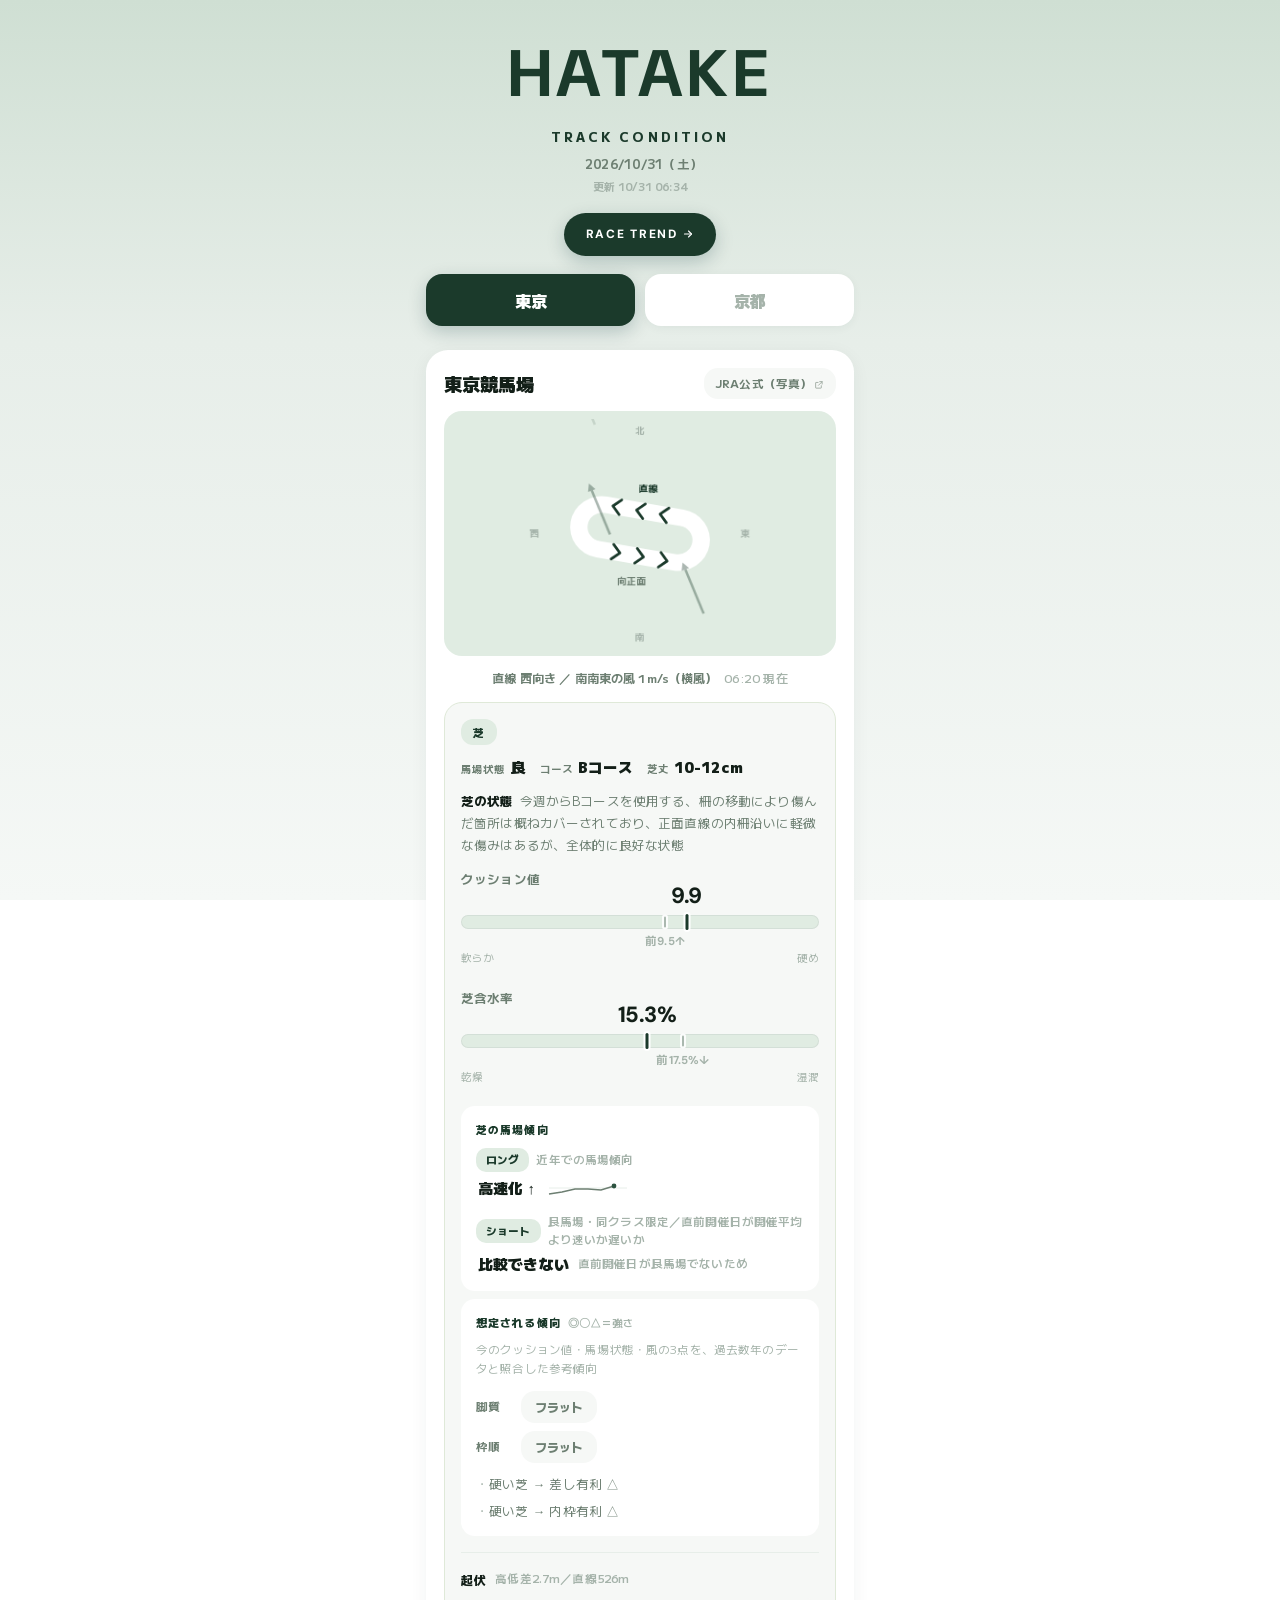
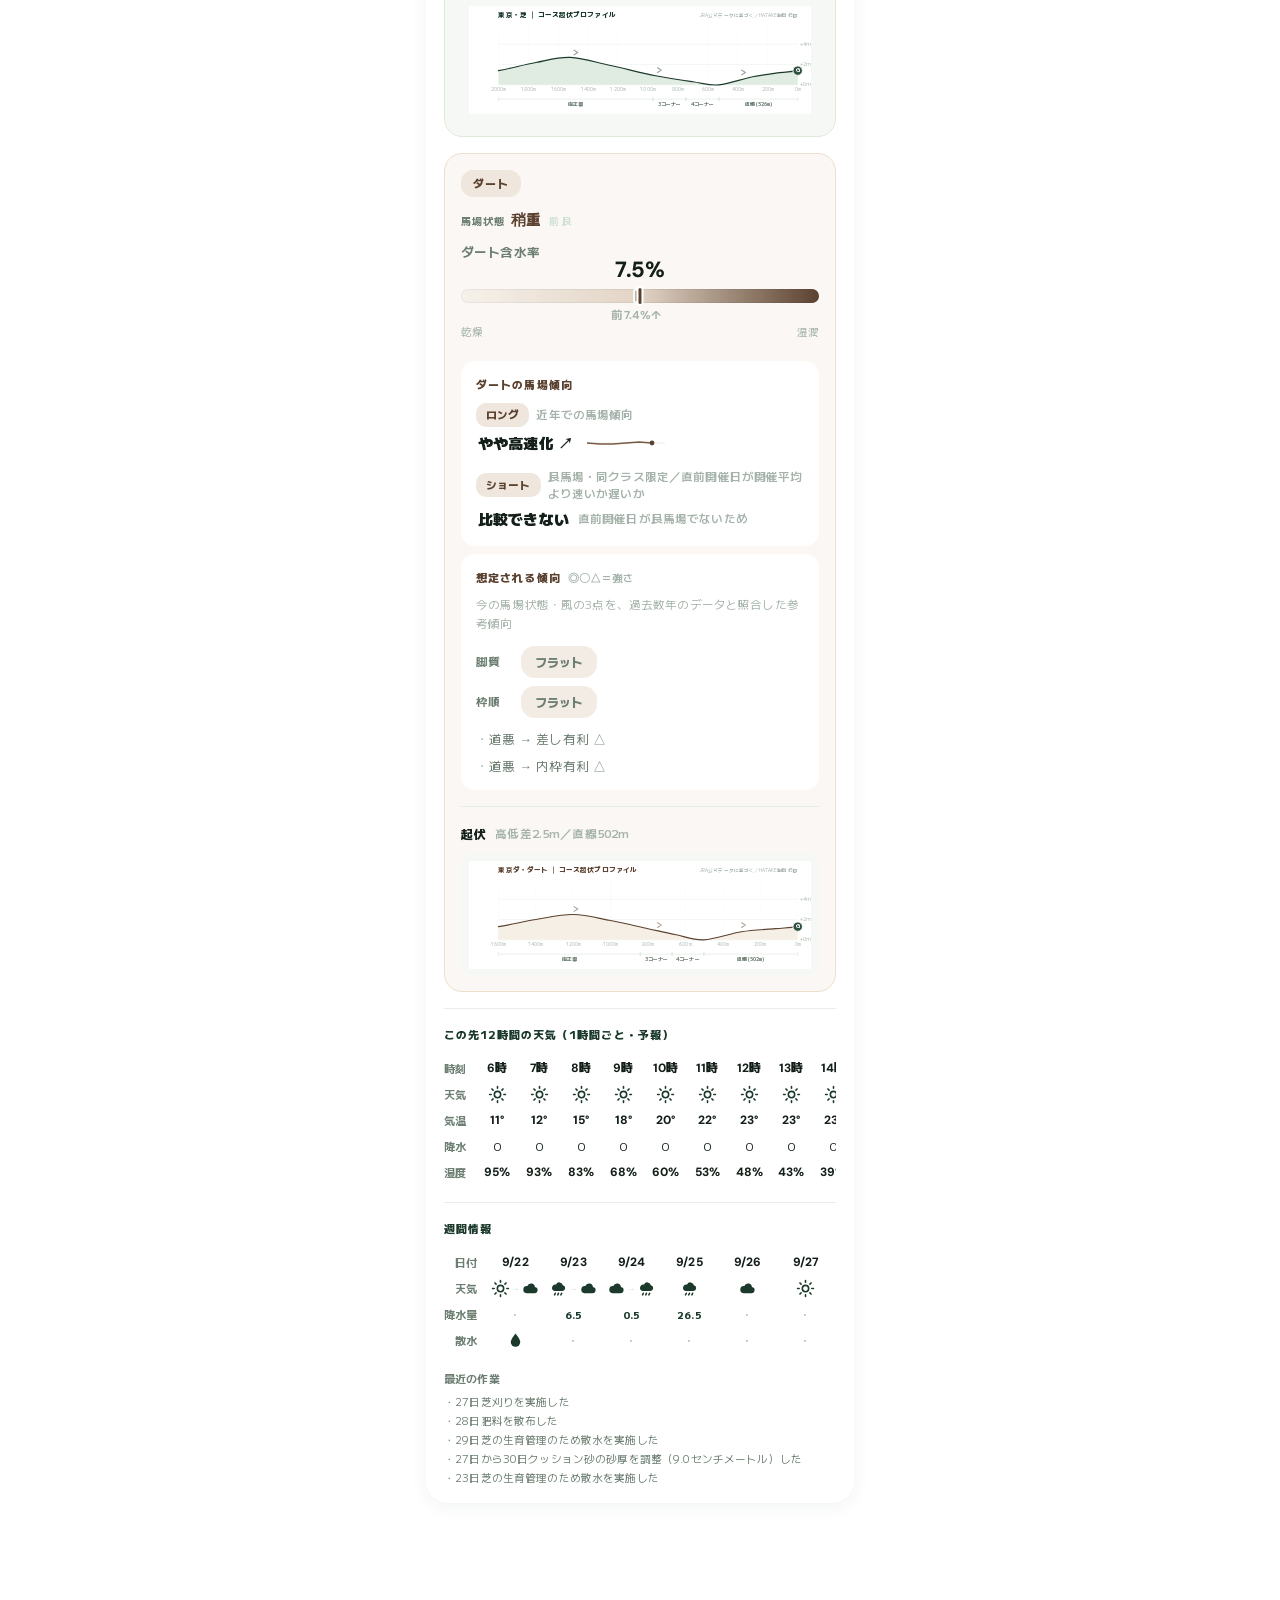
==== condition.html @ ada7b513 "local publish 10/31 06:34" ====
<!DOCTYPE html><html lang="ja"><head><meta charset="UTF-8">
<meta name="viewport" content="width=device-width,initial-scale=1.0"><title>TRACK CONDITION｜HATAKE</title>
<meta property="og:type" content="website"><meta property="og:site_name" content="HATAKE">
<meta property="og:title" content="本日のコンディション｜HATAKE">
<meta property="og:description" content="全開催場の馬場・風・クッション値・週間天気・コース起伏を毎日更新。">
<meta property="og:url" content="https://hatake-keiba.github.io/condition.html">
<meta property="og:image" content="https://hatake-keiba.github.io/og.png">
<meta property="og:image:width" content="1200"><meta property="og:image:height" content="630">
<meta name="twitter:card" content="summary_large_image">
<link rel="stylesheet" href="hatake_font.css"><style>*{margin:0;padding:0;box-sizing:border-box}
body{background:#f6f8f6;color:#131f18;font-family:'HatakeGothic','Hiragino Kaku Gothic ProN','Yu Gothic',Meiryo,sans-serif}
.wrap{max-width:860px;margin:0 auto;padding:20px 16px 60px}
.top{border-bottom:2px solid #1b3a2b;padding-bottom:12px;margin-bottom:18px;text-align:center}
.brand{display:block;width:100%;height:auto;margin:2px 0}
.brand text{font-family:'HatakeBlack','HatakeGothic',sans-serif;font-weight:900;font-size:66px;letter-spacing:4px;fill:#1b3a2b}
.pagenav{text-align:center;margin:0 0 16px}
.ic{display:inline-block;vertical-align:-0.14em}/* currentColorで親文字色を継承=新色を足さない */
.ic-ext{width:.85em;height:.85em;opacity:.7;margin-left:2px}
.navbtn{display:inline-block;font-size:13px;font-weight:800;color:#1b3a2b;background:#e0ece2;border:1.5px solid #1b3a2b;border-radius:22px;padding:8px 18px;text-decoration:none}
.navbtn:hover{background:#1b3a2b;color:#fff}
.vennav{position:sticky;top:0;z-index:6;display:flex;flex-wrap:wrap;gap:6px;justify-content:center;background:#f6f8f6;padding:8px 0 12px;margin:0 0 6px}
.vbtn{font-size:13px;font-weight:800;color:#6d7f72;background:#fff;border:1.5px solid #e7eee9;border-radius:20px;padding:6px 15px;cursor:pointer;font-family:inherit}
.vbtn:hover{border-color:#1b3a2b;color:#1b3a2b}
.vbtn.active{background:#1b3a2b;color:#fff;border-color:#1b3a2b}
.vpane{display:none}.vpane.on{display:block}
h1{font-size:15px;margin:6px 0 0;font-weight:800;letter-spacing:.14em;color:#1b3a2b}h1 .jp{font-size:11.5px;letter-spacing:0;color:#9aa7a0;font-weight:600;margin-left:8px}.dt{font-size:12.5px;letter-spacing:0;color:#a5b3aa;font-weight:600;margin-left:8px}
.card{background:#fff;border:1px solid #e7eee9;border-radius:12px;padding:15px;margin-bottom:26px;box-shadow:0 2px 8px rgba(60,90,110,.06)}
.card+.card{position:relative}.card+.card::before{content:"";position:absolute;left:28%;right:28%;top:-14px;height:2px;border-radius:2px;background:linear-gradient(90deg,transparent,#e7eee9,transparent)}
.ch{display:flex;justify-content:space-between;align-items:baseline;flex-wrap:wrap;gap:6px;margin-bottom:10px;border-bottom:1px solid #e7eee9;padding-bottom:8px}
.ch .nm{font-size:18px;font-weight:800;color:#1b3a2b}
.lk{font-size:10.5px;font-weight:700;color:#1b3a2b;text-decoration:none;margin-left:8px}
.body{display:grid;grid-template-columns:224px 1fr;gap:16px;align-items:start}
.body.onecol{display:block;text-align:center}
.offday{font-size:10px;font-weight:700;color:#a5b3aa;background:#f6f8f6;border-radius:6px;padding:2px 9px;margin-left:8px}
@media(max-width:560px){.body{grid-template-columns:1fr}.visual{margin-bottom:8px}.visual .trk{max-width:none;width:100%;aspect-ratio:16/9}.visual .wl{font-size:12.5px}}
.visual{text-align:center}.trk{width:100%;max-width:224px;aspect-ratio:1;display:block;margin:0 auto;background:linear-gradient(#ffffff,#f6f8f6);border:1px solid #e7eee9;border-radius:8px}
.wl{font-size:11px;color:#6d7f72;margin-top:6px;line-height:1.5}.tm{color:#a5b3aa;margin-left:4px}
.right{display:flex;flex-direction:column;gap:10px}
.grp{border-radius:10px;padding:9px 10px 6px;position:relative}
.grp.turf{background:#f6f8f6;border:1px solid #dfe9d8}.grp.dirt{background:#f8f3ea;border:1px solid #ece0cc}
.gtag{position:absolute;top:-8px;left:9px;font-size:9px;font-weight:700;padding:1px 7px;border-radius:6px;color:#fff}
.grp.turf .gtag{background:#1b3a2b}.grp.dirt .gtag{background:#5c4230}
.bstate{display:flex;align-items:baseline;flex-wrap:wrap;gap:1px 4px;margin-bottom:9px}
.bstate .bs-k{font-size:10.5px;font-weight:700;color:#6d7f72}.bstate .bs-k~.bs-k{margin-left:10px}
.bstate .bs-v{font-size:14.5px;font-weight:800;color:#131f18;font-variant-numeric:tabular-nums}
.bstate .bs-v.good{color:#1b3a2b}.bstate .bs-v.bad{color:#2c5340}
.bstate .pmini{font-size:10px;color:#cde0d2;font-weight:600;text-decoration:none;margin-left:3px}
.gau{margin-bottom:16px}.gau:last-child{margin-bottom:4px}
.glab{font-size:10.5px;color:#6d7f72;font-weight:700;margin-bottom:16px}
.gbar{position:relative;height:10px;border-radius:5px;box-shadow:inset 0 0 0 1px rgba(13,27,42,.06)}
.gm{position:absolute;top:50%;width:3px;height:16px;background:#6d7f72;border-radius:2px;transform:translate(-50%,-50%);box-shadow:0 0 0 2px #fff;z-index:2}
.gm.gp{width:2px;height:11px;background:#cde0d2;box-shadow:0 0 0 2px #fff;opacity:.9;z-index:1}
.gval{position:absolute;bottom:100%;margin-bottom:4px;transform:translateX(-50%);font-size:13.5px;font-weight:800;color:#131f18;white-space:nowrap;font-variant-numeric:tabular-nums;line-height:1}
.gpval{position:absolute;top:100%;margin-top:4px;transform:translateX(-50%);font-size:9.5px;font-weight:600;color:#a5b3aa;white-space:nowrap;font-variant-numeric:tabular-nums;line-height:1}
.mini .pmini{font-size:10px;color:#cde0d2;font-weight:600;text-decoration:none;margin-left:5px}
.ge{display:flex;justify-content:space-between;font-size:9px;color:#a5b3aa;margin-top:15px}
.mini{font-size:12.5px;color:#6d7f72;margin-top:6px}.mini b{color:#131f18;font-weight:700;font-size:14.5px}
.mini .mk{color:#6d7f72;font-size:10.5px;font-weight:700;margin-right:4px}.mini .mk~.mk{margin-left:10px}
.mini b+.mk{margin-left:10px}
.babatrend{margin-top:9px;padding:8px 10px;background:#fff;border:1px solid #e7eee9;border-left:3px solid #2c5340;border-radius:7px}
.bt-h{font-size:10px;font-weight:800;color:#6d7f72;margin-bottom:6px}
.bt-item{margin-bottom:8px}.bt-item:last-child{margin-bottom:0}
.bt-top{display:flex;align-items:center;gap:7px;margin-bottom:3px}
.bt-k{font-size:9.5px;font-weight:800;color:#6d7f72;background:#f6f8f6;border-radius:5px;padding:1px 7px;white-space:nowrap}
.bt-d{font-size:9.5px;color:#a5b3aa;font-weight:600}
.bt-bot{display:flex;align-items:center;gap:9px;flex-wrap:wrap;padding-left:2px}
.bt-tag{font-weight:800;font-size:12.5px;white-space:nowrap}
.spk{width:88px;height:22px;flex:none}
.tend{margin-top:11px;background:#f6f8f6;border:1px solid #e7eee9;border-radius:9px;padding:10px 12px}
.tend-h{font-size:11px;font-weight:800;color:#6d7f72;margin-bottom:7px}
.tend-h .tlg{font-weight:600;color:#cde0d2;font-size:9.5px;margin-left:7px}
.tend .tnote{font-size:9.5px;color:#a5b3aa;margin:-2px 0 8px;line-height:1.5}
.tmk{color:#cde0d2;font-size:12.5px;font-weight:700;margin-right:1px}
.tpills{display:flex;align-items:center;gap:6px;flex-wrap:wrap;margin-bottom:7px}
.tpills .tk{font-size:10px;font-weight:700;color:#6d7f72}.tpills .tk~.tk{margin-left:6px}
.tpill{font-size:12.5px;font-weight:800;border-radius:20px;padding:3px 11px}
.tpill.front{color:#1b3a2b;background:#fceee8}.tpill.back{color:#2c5340;background:#e0ece2}
.tpill.inn{color:#5c4230;background:#f6efe6}.tpill.out{color:#1b3a2b;background:#e0ece2}
.tpill.n{color:#6d7f72;background:#f6f8f6}
.tfxs{display:flex;flex-direction:column;gap:2px}
.tfx{font-size:10.5px;color:#6d7f72;line-height:1.55}.tfx::before{content:"・";color:#a5b3aa}
.tnone{font-size:10.5px;color:#a5b3aa}
.today-wx{margin-top:11px;border-top:1px solid #e7eee9;padding-top:9px}
.tw-h{font-size:10.5px;font-weight:800;color:#1b3a2b;letter-spacing:.04em;margin-bottom:6px}
.hgrid{display:grid;column-gap:2px;align-items:center}
.hwlab{font-size:10px;color:#a5b3aa;font-weight:700;text-align:right;padding-right:8px;white-space:nowrap;position:sticky;left:0;background:#fff;z-index:1}
.hwc{display:flex;align-items:center;justify-content:center;min-height:21px;min-width:0;font-size:11px;color:#131f18}
.hwc.num{font-variant-numeric:tabular-nums}
.hwc .hdt{font-size:10px;color:#6d7f72;font-weight:700}
.hwc .rn{color:#2c5340;font-weight:700}
.hwc .wic{width:18px;height:18px;color:#1b3a2b}
.usein{font-size:11px;color:#a5b3aa;margin-top:8px;line-height:1.5}.usein .mk{color:#a5b3aa;font-size:10px;font-weight:700;margin-right:5px}.usein b{color:#a5b3aa;font-weight:600}
.tsin{font-size:10.5px;color:#6d7f72;margin-top:4px;line-height:1.55}.tsin .tsl{color:#1b3a2b;font-weight:700;margin-right:5px}
.course{margin-top:12px;border-top:1px solid #e7eee9;padding-top:10px}
.c-title{font-size:10.5px;font-weight:800;color:#6d7f72;letter-spacing:.04em;margin-bottom:8px}
.c-one{margin-bottom:12px}.c-one:last-child{margin-bottom:0}
.c-h{display:flex;align-items:center;gap:8px;font-size:11.5px;font-weight:800;margin-bottom:5px}
.c-h .c-sub{font-size:10px;font-weight:600;color:#a5b3aa}
.c3d{margin-left:auto;font-size:10.5px;font-weight:800;color:#2c5340;background:#e0ece2;border:1px solid #f2cfa4;border-radius:20px;padding:3px 11px;text-decoration:none;white-space:nowrap}
.c3d:hover{background:#2c5340;color:#fff;border-color:#2c5340}
.c-svg{background:#fff;border:1px solid #e7eee9;border-radius:8px;overflow:hidden}
.c-svg svg{display:block;width:100%;height:auto}
.use{font-size:11.5px;color:#6d7f72;margin-top:9px;line-height:1.6}.use b{color:#6d7f72;font-weight:700}
.tstate{font-size:11px;color:#6d7f72;font-weight:400;margin-top:3px;line-height:1.6}
.tstate .tsl{color:#a5b3aa;font-weight:700;margin-right:6px}
.wsec{margin-top:11px;border-top:1px solid #e7eee9;padding-top:9px}
.wst{font-size:10px;color:#a5b3aa;font-weight:700;margin-bottom:5px}
.wsc{overflow-x:auto;overflow-y:hidden;-webkit-overflow-scrolling:touch}
.week{display:grid;column-gap:2px;row-gap:0;align-items:center}
.wlab{font-size:10px;color:#a5b3aa;font-weight:700;text-align:right;padding-right:7px;white-space:nowrap;position:sticky;left:0;background:#fff;z-index:1}
.wc{display:flex;align-items:center;justify-content:center;min-height:22px;min-width:0;font-size:10px;color:#a5b3aa}
.wc.today{background:#e1f5ee;border-left:1px solid #1b3a2b;border-right:1px solid #1b3a2b}
.wc.today.te{border-top:1px solid #1b3a2b;border-radius:6px 6px 0 0}
.wc.today.be{border-bottom:1px solid #1b3a2b;border-radius:0 0 6px 6px}
.wc .wdt{font-size:10px;color:#6d7f72;font-weight:700}.wc .wr{font-size:10px;color:#2c5340;font-weight:700}
.wic{width:17px;height:17px;color:#1b3a2b;vertical-align:middle;flex:none}
.warr{font-size:9px;color:#cde0d2;font-weight:800;margin:0 1px;vertical-align:middle}
.mt{font-size:9.5px;color:#a5b3aa;font-weight:700;margin:11px 0 3px}
.mi{font-size:10.5px;color:#6d7f72;line-height:1.7;white-space:nowrap;overflow:hidden}.upd{display:block;font-size:10px;font-weight:700;letter-spacing:0;color:#a5b3aa;margin-top:3px;font-variant-numeric:tabular-nums}
</style><style id="theme-new">/* ===== TRACK CONDITION 新デザイン(ソフトUI): 中身は現行のまま、見た目だけ差し替えるCSS =====
   参考UI準拠。深ティール #033236 / 白 / #F6F8F6 / ミント #dfeee6 の4色のみ。角丸カード・余白多め。 */
:root{
  --deep:#1b3a2b;--deep2:#2c5340;--mint:#e0ece2;--mint2:#cde0d2;--paper:#f6f8f6;
  --ink:#131f18;--mute:#6d7f72;--faint:#a5b3aa;--line:#e7eee9;
  /* ダートだけ土色(コーヒー系)。芝=フォレストと対で読み分けられる */
  --dirt:#5c4230;--dirt2:#7a5b44;--dirt-tint:#efe7de;--dirt-tint2:#e2d4c5;
  --disp:"M PLUS 2","Hiragino Kaku Gothic ProN","Yu Gothic",Meiryo,sans-serif;
  --body:"M PLUS 2","Hiragino Kaku Gothic ProN","Yu Gothic",Meiryo,sans-serif;
  --num:"DM Sans","M PLUS 2",sans-serif;
}
body{background:linear-gradient(180deg,#cfdfd3 0%,#e7eee9 38%,#f5f8f6 100%);background-attachment:fixed;
  color:var(--ink);font-family:var(--body);font-size:14px;line-height:1.7;letter-spacing:.01em}
.wrap{max-width:460px;padding:22px 16px 110px}

/* ---- マストヘッド ---- */
.top{border-bottom:0;padding-bottom:0;margin:6px 0 18px;text-align:center}
.brand{width:100%;display:block;overflow:visible}
/* viewBoxは高さ62。78pxだと上下が切れてA/Kが欠けるので収まる大きさにする */
.brand text{font-family:var(--num);font-weight:800;font-size:46px;letter-spacing:3px;fill:var(--deep)}
h1{font-family:var(--num);font-size:13px;font-weight:800;letter-spacing:.24em;color:var(--deep);margin-top:10px}
h1 .dt{display:block;font-family:var(--body);font-size:12.5px;font-weight:700;color:var(--mute);letter-spacing:.02em;margin-top:4px}
.upd{color:var(--faint);font-size:11px;margin-top:3px}
.pagenav{text-align:center;margin:0 0 18px}
.navbtn{font-family:var(--num);font-size:12px;font-weight:800;letter-spacing:.14em;color:#fff;background:var(--deep);
  border:0;border-radius:30px;padding:11px 22px;box-shadow:0 6px 18px rgba(3,50,54,.22)}
.navbtn:hover{background:var(--deep2);color:#fff}

/* ---- 会場タブ(参考UIの日付ピル) ---- */
.vennav{background:transparent;gap:10px;padding:0 0 18px;position:static}
.vbtn{flex:1;font-family:var(--disp);font-size:16px;font-weight:900;color:var(--faint);background:#fff;
  border:0;border-radius:16px;padding:14px 6px;box-shadow:0 2px 10px rgba(3,50,54,.05)}
.vbtn:hover{color:var(--mute);background:#fff}
.vbtn.active{background:var(--deep);color:#fff;box-shadow:0 6px 18px rgba(3,50,54,.22)}

/* ---- 会場カード ---- */
.card{background:#fff;border:0;border-radius:22px;padding:18px 18px 16px;box-shadow:0 4px 18px rgba(3,50,54,.06);margin-bottom:16px}
.card+.card::before{display:none}
.ch{border:0;margin:0 0 12px;padding:0;gap:12px;align-items:center}
.ch .nm{font-family:var(--disp);font-size:18px;font-weight:900;color:var(--ink);letter-spacing:0}
.ch .lk{margin-left:auto;font-size:11.5px;font-weight:700;color:var(--mute);background:var(--paper);border-radius:14px;padding:6px 12px}
.ch .lk:hover{background:var(--mint)}
.ch .offday{background:var(--mint);color:var(--deep);font-size:11px;font-weight:800;border-radius:12px;padding:4px 11px}

/* ---- トラック図 + 風 ---- */
.body{gap:14px}
.visual{padding:0}
.visual .trk{background:var(--mint);border:0;border-radius:18px;width:100%;max-width:none;aspect-ratio:16/10;padding:8px}
.wl{font-size:12.5px;color:var(--mute);line-height:1.6;margin-top:12px;font-weight:700}
.wl .tm{color:var(--faint);font-weight:500}
@media(min-width:561px){.body{grid-template-columns:1fr}}

/* ---- 芝/ダートのブロック ---- */
.right{gap:16px;padding:0}
.grp{background:var(--paper);border:0;border-radius:18px;padding:16px 16px 14px;position:relative}
.grp.turf{background:var(--paper)}
/* ---- ダートは土色系に(パラメータ表示のみ。レイアウトは芝と同一) ---- */
.grp.dirt{background:#faf7f4}
.grp.dirt .gtag{color:var(--dirt)!important;background:var(--dirt-tint)!important}
.grp.dirt .bstate .bs-v,.grp.dirt .bstate .bs-v.bad,.grp.dirt .bstate .bs-v.good{color:var(--dirt)!important}
.grp.dirt .gbar{background:linear-gradient(90deg,#f6f1ea,var(--dirt-tint2),var(--dirt))!important}
.grp.dirt .gm{background:var(--dirt)!important}
.grp.dirt .gm.gp{background:#b9a89a!important}
.grp.dirt .bt-h,.grp.dirt .tend-h,.grp.dirt .c-title{color:var(--dirt)!important}
.grp.dirt .bt-k{color:var(--dirt)!important;background:var(--dirt-tint)!important}
.grp.dirt .tpill{color:var(--dirt)!important;background:var(--dirt-tint)!important}
.grp.dirt .tpill.front,.grp.dirt .tpill.inn{color:#fff!important;background:var(--dirt)!important}
.grp.dirt .tpill.n{color:var(--mute)!important;background:#f2ece5!important}
.grp.dirt .spk circle{fill:var(--dirt)!important}
.grp.dirt .spk path,.grp.dirt .spk polyline{stroke:var(--dirt2)!important}
.gtag{position:static;display:inline-block;font-family:var(--disp);font-size:11px;font-weight:800;letter-spacing:.1em;
  border-radius:12px;padding:4px 12px;margin-bottom:10px}
/* 生成側の .grp.turf/.dirt .gtag は詳細度が高いので、色と背景は必ずセットで上書きする
   (背景だけ変わって文字が同色になり「芝」が消える事故を防ぐ) */
.gtag,.grp.turf .gtag{color:var(--deep)!important;background:var(--mint)!important}
.grp.dirt .gtag{color:var(--dirt)!important;background:var(--dirt-tint)!important}
.bstate{gap:4px 10px;margin-bottom:10px;align-items:baseline}
.bstate .bs-k{font-size:11px;color:var(--mute);font-weight:700}
.bstate .bs-k~.bs-k{margin-left:12px}
.bstate .bs-v{font-family:var(--disp);font-size:17px;font-weight:900;color:var(--ink);letter-spacing:0}
.bstate .bs-v.bad,.bstate .bs-v.good{color:var(--deep)}
.tsin{font-size:12.5px;color:var(--mute);line-height:1.75;margin:8px 0 12px}
.tsin .tsl{color:var(--ink);font-weight:800;margin-right:6px}

/* ---- ゲージ ---- */
.gau{margin-bottom:20px}.gau:last-child{margin-bottom:4px}
.glab{font-size:12.5px;font-weight:700;color:var(--mute);margin-bottom:26px}
.gbar{height:14px;border-radius:8px;background:var(--mint)!important}
.gval{font-family:var(--num);font-size:22px;font-weight:800;color:var(--ink);letter-spacing:-.02em;margin-bottom:8px}
.gpval{font-family:var(--num);font-size:11.5px;color:var(--faint);font-weight:700;margin-top:7px}
.gm{background:var(--deep);width:3px;border-radius:2px}
.gm.gp{background:var(--faint);width:2px}
.ge{font-size:10.5px;color:var(--faint);margin-top:20px}
.mini{font-size:13px;color:var(--mute)}.mini b{font-family:var(--num);font-size:18px;font-weight:800;color:var(--ink)}

/* ---- 馬場傾向 ---- */
.babatrend{background:#fff;border:0;border-radius:14px;padding:14px 15px;margin-top:8px}
.bt-h{font-family:var(--disp);font-size:11px;font-weight:800;letter-spacing:.1em;color:var(--deep);margin-bottom:10px}
.bt-item{margin-bottom:12px}
.bt-k{background:var(--mint);color:var(--deep);font-size:10.5px;font-weight:800;border-radius:10px;padding:3px 10px}
.bt-d{font-size:11.5px;color:var(--faint);line-height:1.6}
.bt-tag{color:var(--ink)!important;font-size:15px;font-weight:900}

/* ---- 想定される傾向 ---- */
.tend{background:#fff;border:0;border-radius:14px;padding:14px 15px;margin-top:8px}
.tend-h{font-family:var(--disp);font-size:11px;font-weight:800;letter-spacing:.1em;color:var(--deep);margin-bottom:8px}
.tend-h .tlg{font-family:var(--body);font-size:10.5px;color:var(--faint);font-weight:600;letter-spacing:0}
.tend .tnote{font-size:11.5px;color:var(--faint);line-height:1.7;margin:0 0 12px}
.tpills{gap:8px;margin-bottom:10px}
.tpills .tk{font-size:11.5px;color:var(--mute);font-weight:700}
.tpill{font-size:13px;font-weight:800;border-radius:14px;padding:7px 14px;color:var(--deep);background:var(--mint);letter-spacing:0}
.tpill.front,.tpill.inn{color:#fff;background:var(--deep)}
.tpill.back,.tpill.out{color:var(--deep);background:var(--mint)}
.tpill.n{color:var(--mute);background:var(--paper)}
.tmk{color:var(--faint);font-size:12.5px}
.tfxs{gap:5px}
.tfx{font-size:12.5px;color:var(--mute);line-height:1.75}
.tfx::before{color:var(--faint)}
.tnone{font-size:12.5px;color:var(--faint)}

/* ---- 天気 ---- */
.today-wx,.wsec{border-top:1px solid var(--line);margin-top:16px;padding-top:16px}
.tw-h,.wst{font-family:var(--disp);font-size:11px;font-weight:800;letter-spacing:.1em;color:var(--deep);margin-bottom:12px}
.hgrid,.week{column-gap:5px}
.hwlab,.wlab{font-size:11px;color:var(--mute);font-weight:700}
.hwc{font-size:12.5px;min-height:26px;color:var(--ink)}
.hwc.num,.hwc .hdt,.wc .wdt{font-family:var(--num);font-size:14.5px;font-weight:800;color:var(--ink)}
.hwc .wic,.wic{color:var(--deep);width:19px;height:19px}
.hwc .rn,.wc .wr{color:var(--deep);font-weight:800}
.wc{font-size:12px;min-height:26px;color:var(--faint);border-radius:10px}
.wc.today{background:var(--mint);border-color:transparent}
.mt{font-size:11px;color:var(--mute);font-weight:700;margin:16px 0 5px}
.mi{font-size:12.5px;color:var(--mute);line-height:1.8;white-space:normal}
.usein,.use,.tstate{font-size:12.5px;color:var(--mute);line-height:1.75}

/* ---- 起伏 ---- */
.course{border-top:1px solid var(--line);margin-top:16px;padding-top:16px}
.c-title{font-family:var(--disp);font-size:11px;font-weight:800;letter-spacing:.1em;color:var(--deep);margin-bottom:12px}
.c-one{margin-bottom:16px}
.c-h{font-family:var(--disp);font-size:12.5px;font-weight:800;color:var(--ink);margin-bottom:8px}
.c-h .c-sub{font-family:var(--body);font-size:11.5px;color:var(--faint);font-weight:600}
.c3d{font-family:var(--num);font-size:10.5px;font-weight:800;letter-spacing:.06em;color:#fff;background:var(--deep);
  border:0;border-radius:14px;padding:6px 13px}
.c3d:hover{background:var(--deep2);color:#fff;border-color:transparent}
.c-svg{background:var(--paper);border:0;border-radius:14px;padding:8px}

/* ---- フッター ---- */
.ft{font-size:11px;color:var(--faint);text-align:center;margin-top:22px;line-height:1.8}

/* ---- 追加修正: 書体の徹底と選択中の可読性 ---- */
.wrap,.wrap *{font-family:var(--body)!important}
.wrap .gval,.wrap .gpval,.wrap .hwc.num,.wrap .hwc .hdt,.wrap .wc .wdt,.brand text,h1,.navbtn,.c3d{font-family:var(--num)!important}
.vbtn.active,.vbtn.active *{color:#fff!important;background:var(--deep)!important}
.navbtn,.navbtn *{color:#fff!important}
.tpill.front,.tpill.front *,.tpill.inn,.tpill.inn *{color:#fff!important}
.grp.dirt .tpill.front,.grp.dirt .tpill.front *,.grp.dirt .tpill.inn,.grp.dirt .tpill.inn *{color:#fff!important}

/* ===== 文字サイズの実測調整 =====
   テーマで一律に大きくした結果、固定幅のセルで折り返していた箇所を実測に合わせて戻す。
   数値の可読性は保ちつつ「入れ物に収まる」ことを優先する。 */

/* 今後の天気: セル幅38pxに「翌0時」(4文字)が入る大きさへ。元は10px、テーマで14.5pxまで上げ過ぎていた */
.hwc.num,.hwc .hdt,.wc .wdt{font-size:12px!important}
.hwc .hdt,.wc .wdt{white-space:nowrap}
.hwc{font-size:11.5px!important}
.hgrid,.week{column-gap:4px}

/* 会場タブ・傾向ピル・時刻: 短いラベルが2行に割れないようにする */
.vbtn,.tpill,.tm,.gtag,.bs-k,.bs-v{white-space:nowrap}
.tpill{font-size:12px!important}
.tm{font-size:12px!important}

/* 説明文は折り返して良いが、行間を詰めて塊を薄く見せる */
.tnote,.bt-d{line-height:1.55}

/* トラック下の風の要約: 14pxだと307px幅に収まらず2行に割れるので詰める(1行に収める) */
.visual .wl{font-size:12px;line-height:1.6}
.visual .wl .tm{font-size:12px;display:inline;margin-left:6px}

/* 馬場状態/コース/芝丈: 値17pxが大きく「10-14cm」だけ次行に落ちていた。
   ラベルと値の間隔も詰めて3組が2行以内に収まるようにする */
.bstate{gap:3px 8px}
.bstate .bs-v{font-size:14.5px}
.bstate .bs-k{font-size:10.5px}
.bstate .bs-k~.bs-k{margin-left:6px}

/* 馬場状態/コース/芝丈は「ラベル+値」を1組として折り返す(値だけ次行に落ちるのを防ぐ)。
   .bsg はJS(BSFIX)で包む。3組が1行に入らない幅でも、組の途中では切れない */
.bstate .bsg{display:inline-flex;align-items:baseline;gap:5px;white-space:nowrap;flex:0 0 auto}
.bstate{gap:6px 14px;flex-wrap:wrap}
.bstate .bs-k~.bs-k{margin-left:0}

/* 脚質・枠順を1行ずつに(行はJSで .tprow に包む) */
.tpills{display:block!important;margin-bottom:10px}
.tprow{display:flex;align-items:center;gap:8px;margin-bottom:8px}
.tprow:last-child{margin-bottom:0}
.tprow .tk{white-space:nowrap;min-width:3.2em;margin-left:0!important;flex:0 0 auto}
.tprow .tmk{flex:0 0 auto}
.tpill{line-height:1.5;white-space:normal;flex:0 1 auto}
</style><link rel="stylesheet" href="https://fonts.googleapis.com/css2?family=M+PLUS+2:wght@400;500;700;800;900&family=DM+Sans:wght@500;700;800&display=swap"></head>
<body><div class="wrap">
<div class="top"><svg class="brand" viewBox="0 0 300 62" preserveAspectRatio="xMidYMid meet"><text x="150" y="48" text-anchor="middle">HATAKE</text></svg>
<h1>TRACK CONDITION<span class="dt">2026/10/31（土）</span><span class="upd">更新 10/31 06:34</span></h1></div>
<div class="pagenav"><a class="navbtn" href="./race.html">RACE TREND <svg class="ic ic-arr" viewBox="0 0 24 24" width="1em" height="1em" fill="none" stroke="currentColor" stroke-width="2.2" stroke-linecap="round" stroke-linejoin="round" aria-hidden="true"><path d="M5 12h14"/><path d="M13 6l6 6-6 6"/></svg></a></div>
<div class="vennav"><button class="vbtn active" data-t="v0">東京</button><button class="vbtn" data-t="v1">京都</button></div><div class="card vpane on" data-v="v0" id="v0">
<div class="ch"><span class="nm">東京競馬場</span><a class="lk" href="https://www.jra.go.jp/keiba/baba/index.html" target="_blank" rel="noopener">JRA公式（写真）<svg class="ic ic-ext" viewBox="0 0 24 24" width="1em" height="1em" fill="none" stroke="currentColor" stroke-width="2" stroke-linecap="round" stroke-linejoin="round" aria-hidden="true"><path d="M14 4h6v6"/><path d="M20 4l-9 9"/><path d="M18 14v5a1 1 0 0 1-1 1H5a1 1 0 0 1-1-1V7a1 1 0 0 1 1-1h5"/></svg></a></div>
<div class="body">
<div class="visual"><canvas class="trk" data-br="280" data-turn="1" data-sp="1.0" data-di="158"></canvas><div class="wl">直線 西向き ／ 南南東の風 1m/s（横風）<span class="tm">06:20 現在</span></div></div>
<div class="right">
  <div class="grp turf"><div class="gtag">芝</div><div class="bstate"><span class="bs-k">馬場状態</span><span class="bs-v ">良</span><span class="bs-k">コース</span><span class="bs-v">Bコース</span><span class="bs-k">芝丈</span><span class="bs-v">10-12cm</span></div><div class="tsin"><span class="tsl">芝の状態</span>今週からBコースを使用する、柵の移動により傷んだ箇所は概ねカバーされており、正面直線の内柵沿いに軽微な傷みはあるが、全体的に良好な状態</div><div class="gau"><div class="glab">クッション値</div><div class="gbar" style="background:linear-gradient(90deg,#f6f8f6,#cde0d2,#1b3a2b)"><span class="gval" style="left:63%">9.9</span><span class="gm" style="left:63%"></span><span class="gm gp" style="left:57%"></span><span class="gpval" style="left:57%">前9.5↑</span></div><div class="ge"><span>軟らか</span><span>硬め</span></div></div><div class="gau"><div class="glab">芝含水率</div><div class="gbar" style="background:linear-gradient(90deg,#f6f8f6,#cde0d2,#1b3a2b)"><span class="gval" style="left:52%">15.3%</span><span class="gm" style="left:52%"></span><span class="gm gp" style="left:62%"></span><span class="gpval" style="left:62%">前17.5%↓</span></div><div class="ge"><span>乾燥</span><span>湿潤</span></div></div><div class="babatrend"><div class="bt-h">芝の馬場傾向</div><div class="bt-item"><div class="bt-top"><span class="bt-k">ロング</span><span class="bt-d">近年での馬場傾向</span></div><div class="bt-bot"><span class="bt-tag" style="color:#2c5340">高速化 ↑</span><svg class="spk" viewBox="0 0 84 22"><line x1="3" y1="11" x2="81" y2="11" stroke="#e7eee9"/><polyline points="3,17 16,15 29,12 42,12 55,13 68,9" fill="none" stroke="#6d7f72" stroke-width="1.5"/><circle cx="68" cy="9" r="2.4" fill="#2c5340"/></svg></div></div><div class="bt-item"><div class="bt-top"><span class="bt-k">ショート</span><span class="bt-d">良馬場・同クラス限定／直前開催日が開催平均より速いか遅いか</span></div><div class="bt-bot"><span class="bt-tag" style="color:#a5b3aa">比較できない</span><span class="bt-d">直前開催日が良馬場でないため</span></div></div></div><div class="tend"><div class="tend-h">想定される傾向<span class="tlg">◎〇△＝強さ</span></div><div class="tnote">今のクッション値・馬場状態・風の3点を、過去数年のデータと照合した参考傾向</div><div class="tpills"><span class="tk">脚質</span><span class="tpill n">フラット</span><span class="tk">枠順</span><span class="tpill n">フラット</span></div><div class="tfxs"><span class="tfx">硬い芝 → 差し有利 △</span><span class="tfx">硬い芝 → 内枠有利 △</span></div></div><div class="course"><div class="c-h">起伏 <span class="c-sub">高低差2.7m／直線526m</span></div><div class="c-svg"><svg viewBox="0 0 720 228" xmlns="http://www.w3.org/2000/svg" font-family="'Hiragino Kaku Gothic ProN','Yu Gothic',Meiryo,sans-serif" style="max-width:100%;height:auto"><rect x="0" y="0" width="720" height="228" fill="#ffffff"/><text x="62" y="24" font-size="14" font-weight="800" fill="#1b3a2b">東京・芝 ｜ コース起伏プロファイル</text><text x="692" y="24" font-size="9.5" fill="#a5b3aa" text-anchor="end">JRA公式データに基づく／HATAKE独自作図</text><line x1="62" y1="166.0" x2="692" y2="166.0" stroke="#e7eee9"/><text x="697" y="169.0" font-size="10" fill="#a5b3aa">+0m</text><line x1="62" y1="123.2" x2="692" y2="123.2" stroke="#e7eee9"/><text x="697" y="126.2" font-size="10" fill="#a5b3aa">+2m</text><line x1="62" y1="80.5" x2="692" y2="80.5" stroke="#e7eee9"/><text x="697" y="83.5" font-size="10" fill="#a5b3aa">+4m</text><line x1="692.0" y1="42" x2="692.0" y2="166" stroke="#f6f8f6"/><text x="692.0" y="180" font-size="9.5" fill="#a5b3aa" text-anchor="middle">0m</text><line x1="629.0" y1="42" x2="629.0" y2="166" stroke="#f6f8f6"/><text x="629.0" y="180" font-size="9.5" fill="#a5b3aa" text-anchor="middle">200m</text><line x1="566.0" y1="42" x2="566.0" y2="166" stroke="#f6f8f6"/><text x="566.0" y="180" font-size="9.5" fill="#a5b3aa" text-anchor="middle">400m</text><line x1="503.0" y1="42" x2="503.0" y2="166" stroke="#f6f8f6"/><text x="503.0" y="180" font-size="9.5" fill="#a5b3aa" text-anchor="middle">600m</text><line x1="440.0" y1="42" x2="440.0" y2="166" stroke="#f6f8f6"/><text x="440.0" y="180" font-size="9.5" fill="#a5b3aa" text-anchor="middle">800m</text><line x1="377.0" y1="42" x2="377.0" y2="166" stroke="#f6f8f6"/><text x="377.0" y="180" font-size="9.5" fill="#a5b3aa" text-anchor="middle">1000m</text><line x1="314.0" y1="42" x2="314.0" y2="166" stroke="#f6f8f6"/><text x="314.0" y="180" font-size="9.5" fill="#a5b3aa" text-anchor="middle">1200m</text><line x1="251.0" y1="42" x2="251.0" y2="166" stroke="#f6f8f6"/><text x="251.0" y="180" font-size="9.5" fill="#a5b3aa" text-anchor="middle">1400m</text><line x1="188.0" y1="42" x2="188.0" y2="166" stroke="#f6f8f6"/><text x="188.0" y="180" font-size="9.5" fill="#a5b3aa" text-anchor="middle">1600m</text><line x1="125.0" y1="42" x2="125.0" y2="166" stroke="#f6f8f6"/><text x="125.0" y="180" font-size="9.5" fill="#a5b3aa" text-anchor="middle">1800m</text><line x1="62.0" y1="42" x2="62.0" y2="166" stroke="#f6f8f6"/><text x="62.0" y="180" font-size="9.5" fill="#a5b3aa" text-anchor="middle">2000m</text><path d="M 62.0,136.1 C 88.2,131.4 115.5,123.6 140.8,119.0 C 165.9,114.3 186.9,107.2 213.2,108.3 C 239.4,109.3 268.3,119.0 298.2,125.4 C 328.2,131.8 363.9,141.1 392.8,146.8 C 421.6,152.5 449.2,156.4 471.5,159.6 C 493.8,162.8 505.3,167.8 526.3,166.0 C 547.3,164.2 576.2,153.2 597.5,148.9 C 618.8,144.6 638.4,142.5 654.2,140.3 C 669.9,138.2 679.4,138.6 692.0,136.1 L 692.0,166.0 L 62.0,166.0 Z" fill="#e0ece2" stroke="none"/><path d="M 62.0,136.1 C 88.2,131.4 115.5,123.6 140.8,119.0 C 165.9,114.3 186.9,107.2 213.2,108.3 C 239.4,109.3 268.3,119.0 298.2,125.4 C 328.2,131.8 363.9,141.1 392.8,146.8 C 421.6,152.5 449.2,156.4 471.5,159.6 C 493.8,162.8 505.3,167.8 526.3,166.0 C 547.3,164.2 576.2,153.2 597.5,148.9 C 618.8,144.6 638.4,142.5 654.2,140.3 C 669.9,138.2 679.4,138.6 692.0,136.1" fill="none" stroke="#1b3a2b" stroke-width="2.4" stroke-linejoin="round" stroke-linecap="round"/><polyline points="221,93 229,98 221,103" fill="none" stroke="#1b3a2b" stroke-width="2.2" stroke-linecap="round" stroke-linejoin="round" opacity="0.5"/><polyline points="397,130 405,135 397,140" fill="none" stroke="#1b3a2b" stroke-width="2.2" stroke-linecap="round" stroke-linejoin="round" opacity="0.5"/><polyline points="574,135 582,140 574,145" fill="none" stroke="#1b3a2b" stroke-width="2.2" stroke-linecap="round" stroke-linejoin="round" opacity="0.5"/><circle cx="692.0" cy="136.1" r="10" fill="#2c5340" stroke="#fff" stroke-width="2"/><text x="692.0" y="139.7" font-size="11.5" font-weight="800" fill="#fff" text-anchor="middle">G</text><line x1="62.0" y1="196" x2="387.0" y2="196" stroke="#cde0d2"/><line x1="62.0" y1="192" x2="62.0" y2="200" stroke="#cde0d2"/><line x1="387.0" y1="192" x2="387.0" y2="200" stroke="#cde0d2"/><text x="224.5" y="211" font-size="10.5" fill="#6d7f72" text-anchor="middle" font-weight="700">向正面</text><line x1="387.0" y1="196" x2="456.7" y2="196" stroke="#cde0d2"/><line x1="387.0" y1="192" x2="387.0" y2="200" stroke="#cde0d2"/><line x1="456.7" y1="192" x2="456.7" y2="200" stroke="#cde0d2"/><text x="421.9" y="211" font-size="10.5" fill="#6d7f72" text-anchor="middle" font-weight="700">3コーナー</text><line x1="456.7" y1="196" x2="526.3" y2="196" stroke="#cde0d2"/><line x1="456.7" y1="192" x2="456.7" y2="200" stroke="#cde0d2"/><line x1="526.3" y1="192" x2="526.3" y2="200" stroke="#cde0d2"/><text x="491.5" y="211" font-size="10.5" fill="#6d7f72" text-anchor="middle" font-weight="700">4コーナー</text><line x1="526.3" y1="196" x2="692.0" y2="196" stroke="#cde0d2"/><line x1="526.3" y1="192" x2="526.3" y2="200" stroke="#cde0d2"/><line x1="692.0" y1="192" x2="692.0" y2="200" stroke="#cde0d2"/><text x="609.2" y="211" font-size="10.5" fill="#6d7f72" text-anchor="middle" font-weight="700">直線 (526m)</text></svg></div></div></div>
  <div class="grp dirt"><div class="gtag">ダート</div><div class="bstate"><span class="bs-k">馬場状態</span><span class="bs-v bad">稍重</span><s class="pmini">前 良</s></div><div class="gau"><div class="glab">ダート含水率</div><div class="gbar" style="background:linear-gradient(90deg,#f6f1ea,#e2d4c5,#5c4230)"><span class="gval" style="left:50%">7.5%</span><span class="gm" style="left:50%"></span><span class="gm gp" style="left:49%"></span><span class="gpval" style="left:49%">前7.4%↑</span></div><div class="ge"><span>乾燥</span><span>湿潤</span></div></div><div class="babatrend"><div class="bt-h">ダートの馬場傾向</div><div class="bt-item"><div class="bt-top"><span class="bt-k">ロング</span><span class="bt-d">近年での馬場傾向</span></div><div class="bt-bot"><span class="bt-tag" style="color:#d0821f">やや高速化 ↗</span><svg class="spk" viewBox="0 0 84 22"><line x1="3" y1="11" x2="81" y2="11" stroke="#e7eee9"/><polyline points="3,11 16,12 29,12 42,11 55,10 68,11" fill="none" stroke="#6d7f72" stroke-width="1.5"/><circle cx="68" cy="11" r="2.4" fill="#6b8390"/></svg></div></div><div class="bt-item"><div class="bt-top"><span class="bt-k">ショート</span><span class="bt-d">良馬場・同クラス限定／直前開催日が開催平均より速いか遅いか</span></div><div class="bt-bot"><span class="bt-tag" style="color:#a5b3aa">比較できない</span><span class="bt-d">直前開催日が良馬場でないため</span></div></div></div><div class="tend"><div class="tend-h">想定される傾向<span class="tlg">◎〇△＝強さ</span></div><div class="tnote">今の馬場状態・風の3点を、過去数年のデータと照合した参考傾向</div><div class="tpills"><span class="tk">脚質</span><span class="tpill n">フラット</span><span class="tk">枠順</span><span class="tpill n">フラット</span></div><div class="tfxs"><span class="tfx">道悪 → 差し有利 △</span><span class="tfx">道悪 → 内枠有利 △</span></div></div><div class="course"><div class="c-h">起伏 <span class="c-sub">高低差2.5m／直線502m</span></div><div class="c-svg"><svg viewBox="0 0 720 228" xmlns="http://www.w3.org/2000/svg" font-family="'Hiragino Kaku Gothic ProN','Yu Gothic',Meiryo,sans-serif" style="max-width:100%;height:auto"><rect x="0" y="0" width="720" height="228" fill="#ffffff"/><text x="62" y="24" font-size="14" font-weight="800" fill="#5c4230">東京ダ・ダート ｜ コース起伏プロファイル</text><text x="692" y="24" font-size="9.5" fill="#a5b3aa" text-anchor="end">JRA公式データに基づく／HATAKE独自作図</text><line x1="62" y1="166.0" x2="692" y2="166.0" stroke="#e7eee9"/><text x="697" y="169.0" font-size="10" fill="#a5b3aa">+0m</text><line x1="62" y1="123.2" x2="692" y2="123.2" stroke="#e7eee9"/><text x="697" y="126.2" font-size="10" fill="#a5b3aa">+2m</text><line x1="62" y1="80.5" x2="692" y2="80.5" stroke="#e7eee9"/><text x="697" y="83.5" font-size="10" fill="#a5b3aa">+4m</text><line x1="692.0" y1="42" x2="692.0" y2="166" stroke="#f6f8f6"/><text x="692.0" y="180" font-size="9.5" fill="#a5b3aa" text-anchor="middle">0m</text><line x1="613.2" y1="42" x2="613.2" y2="166" stroke="#f6f8f6"/><text x="613.2" y="180" font-size="9.5" fill="#a5b3aa" text-anchor="middle">200m</text><line x1="534.5" y1="42" x2="534.5" y2="166" stroke="#f6f8f6"/><text x="534.5" y="180" font-size="9.5" fill="#a5b3aa" text-anchor="middle">400m</text><line x1="455.8" y1="42" x2="455.8" y2="166" stroke="#f6f8f6"/><text x="455.8" y="180" font-size="9.5" fill="#a5b3aa" text-anchor="middle">600m</text><line x1="377.0" y1="42" x2="377.0" y2="166" stroke="#f6f8f6"/><text x="377.0" y="180" font-size="9.5" fill="#a5b3aa" text-anchor="middle">800m</text><line x1="298.2" y1="42" x2="298.2" y2="166" stroke="#f6f8f6"/><text x="298.2" y="180" font-size="9.5" fill="#a5b3aa" text-anchor="middle">1000m</text><line x1="219.5" y1="42" x2="219.5" y2="166" stroke="#f6f8f6"/><text x="219.5" y="180" font-size="9.5" fill="#a5b3aa" text-anchor="middle">1200m</text><line x1="140.8" y1="42" x2="140.8" y2="166" stroke="#f6f8f6"/><text x="140.8" y="180" font-size="9.5" fill="#a5b3aa" text-anchor="middle">1400m</text><line x1="62.0" y1="42" x2="62.0" y2="166" stroke="#f6f8f6"/><text x="62.0" y="180" font-size="9.5" fill="#a5b3aa" text-anchor="middle">1600m</text><path d="M 62.0,138.2 C 88.2,134.1 114.5,127.5 140.8,123.2 C 167.0,119.0 193.2,112.2 219.5,112.6 C 245.8,112.9 272.0,120.4 298.2,125.4 C 324.5,130.4 354.0,137.5 377.0,142.5 C 400.0,147.5 416.5,151.4 436.1,155.3 C 455.6,159.2 471.5,167.1 494.5,166.0 C 517.5,164.9 548.8,152.8 573.9,148.9 C 598.9,145.0 625.1,144.3 644.8,142.5 C 664.4,140.7 676.2,140.5 692.0,138.2 L 692.0,166.0 L 62.0,166.0 Z" fill="#f6efe6" stroke="none"/><path d="M 62.0,138.2 C 88.2,134.1 114.5,127.5 140.8,123.2 C 167.0,119.0 193.2,112.2 219.5,112.6 C 245.8,112.9 272.0,120.4 298.2,125.4 C 324.5,130.4 354.0,137.5 377.0,142.5 C 400.0,147.5 416.5,151.4 436.1,155.3 C 455.6,159.2 471.5,167.1 494.5,166.0 C 517.5,164.9 548.8,152.8 573.9,148.9 C 598.9,145.0 625.1,144.3 644.8,142.5 C 664.4,140.7 676.2,140.5 692.0,138.2" fill="none" stroke="#5c4230" stroke-width="2.4" stroke-linejoin="round" stroke-linecap="round"/><polyline points="221,96 229,101 221,106" fill="none" stroke="#5c4230" stroke-width="2.2" stroke-linecap="round" stroke-linejoin="round" opacity="0.5"/><polyline points="397,130 405,135 397,140" fill="none" stroke="#5c4230" stroke-width="2.2" stroke-linecap="round" stroke-linejoin="round" opacity="0.5"/><polyline points="574,130 582,135 574,140" fill="none" stroke="#5c4230" stroke-width="2.2" stroke-linecap="round" stroke-linejoin="round" opacity="0.5"/><circle cx="692.0" cy="138.2" r="10" fill="#2c5340" stroke="#fff" stroke-width="2"/><text x="692.0" y="141.8" font-size="11.5" font-weight="800" fill="#fff" text-anchor="middle">G</text><line x1="62.0" y1="196" x2="360.6" y2="196" stroke="#cde0d2"/><line x1="62.0" y1="192" x2="62.0" y2="200" stroke="#cde0d2"/><line x1="360.6" y1="192" x2="360.6" y2="200" stroke="#cde0d2"/><text x="211.3" y="211" font-size="10.5" fill="#6d7f72" text-anchor="middle" font-weight="700">向正面</text><line x1="360.6" y1="196" x2="427.6" y2="196" stroke="#cde0d2"/><line x1="360.6" y1="192" x2="360.6" y2="200" stroke="#cde0d2"/><line x1="427.6" y1="192" x2="427.6" y2="200" stroke="#cde0d2"/><text x="394.1" y="211" font-size="10.5" fill="#6d7f72" text-anchor="middle" font-weight="700">3コーナー</text><line x1="427.6" y1="196" x2="494.5" y2="196" stroke="#cde0d2"/><line x1="427.6" y1="192" x2="427.6" y2="200" stroke="#cde0d2"/><line x1="494.5" y1="192" x2="494.5" y2="200" stroke="#cde0d2"/><text x="461.0" y="211" font-size="10.5" fill="#6d7f72" text-anchor="middle" font-weight="700">4コーナー</text><line x1="494.5" y1="196" x2="692.0" y2="196" stroke="#cde0d2"/><line x1="494.5" y1="192" x2="494.5" y2="200" stroke="#cde0d2"/><line x1="692.0" y1="192" x2="692.0" y2="200" stroke="#cde0d2"/><text x="593.2" y="211" font-size="10.5" fill="#6d7f72" text-anchor="middle" font-weight="700">直線 (502m)</text></svg></div></div></div>
</div>
</div>
<div class="today-wx"><div class="tw-h">この先12時間の天気（1時間ごと・予報）</div><div class="wsc"><div class="hgrid" style="grid-template-columns:auto repeat(12,minmax(38px,1fr))"><div class="hwlab">時刻</div><div class="hwc "><span class="hdt">6時</span></div><div class="hwc "><span class="hdt">7時</span></div><div class="hwc "><span class="hdt">8時</span></div><div class="hwc "><span class="hdt">9時</span></div><div class="hwc "><span class="hdt">10時</span></div><div class="hwc "><span class="hdt">11時</span></div><div class="hwc "><span class="hdt">12時</span></div><div class="hwc "><span class="hdt">13時</span></div><div class="hwc "><span class="hdt">14時</span></div><div class="hwc "><span class="hdt">15時</span></div><div class="hwc "><span class="hdt">16時</span></div><div class="hwc "><span class="hdt">17時</span></div><div class="hwlab">天気</div><div class="hwc "><svg class="wic" viewBox="0 0 24 24" fill="none" stroke="currentColor" stroke-width="2" stroke-linecap="round"><circle cx="12" cy="12" r="4"/><path d="M12 2v2M12 20v2M2 12h2M20 12h2M5 5l1.4 1.4M17.6 17.6L19 19M19 5l-1.4 1.4M6.4 17.6L5 19"/></svg></div><div class="hwc "><svg class="wic" viewBox="0 0 24 24" fill="none" stroke="currentColor" stroke-width="2" stroke-linecap="round"><circle cx="12" cy="12" r="4"/><path d="M12 2v2M12 20v2M2 12h2M20 12h2M5 5l1.4 1.4M17.6 17.6L19 19M19 5l-1.4 1.4M6.4 17.6L5 19"/></svg></div><div class="hwc "><svg class="wic" viewBox="0 0 24 24" fill="none" stroke="currentColor" stroke-width="2" stroke-linecap="round"><circle cx="12" cy="12" r="4"/><path d="M12 2v2M12 20v2M2 12h2M20 12h2M5 5l1.4 1.4M17.6 17.6L19 19M19 5l-1.4 1.4M6.4 17.6L5 19"/></svg></div><div class="hwc "><svg class="wic" viewBox="0 0 24 24" fill="none" stroke="currentColor" stroke-width="2" stroke-linecap="round"><circle cx="12" cy="12" r="4"/><path d="M12 2v2M12 20v2M2 12h2M20 12h2M5 5l1.4 1.4M17.6 17.6L19 19M19 5l-1.4 1.4M6.4 17.6L5 19"/></svg></div><div class="hwc "><svg class="wic" viewBox="0 0 24 24" fill="none" stroke="currentColor" stroke-width="2" stroke-linecap="round"><circle cx="12" cy="12" r="4"/><path d="M12 2v2M12 20v2M2 12h2M20 12h2M5 5l1.4 1.4M17.6 17.6L19 19M19 5l-1.4 1.4M6.4 17.6L5 19"/></svg></div><div class="hwc "><svg class="wic" viewBox="0 0 24 24" fill="none" stroke="currentColor" stroke-width="2" stroke-linecap="round"><circle cx="12" cy="12" r="4"/><path d="M12 2v2M12 20v2M2 12h2M20 12h2M5 5l1.4 1.4M17.6 17.6L19 19M19 5l-1.4 1.4M6.4 17.6L5 19"/></svg></div><div class="hwc "><svg class="wic" viewBox="0 0 24 24" fill="none" stroke="currentColor" stroke-width="2" stroke-linecap="round"><circle cx="12" cy="12" r="4"/><path d="M12 2v2M12 20v2M2 12h2M20 12h2M5 5l1.4 1.4M17.6 17.6L19 19M19 5l-1.4 1.4M6.4 17.6L5 19"/></svg></div><div class="hwc "><svg class="wic" viewBox="0 0 24 24" fill="none" stroke="currentColor" stroke-width="2" stroke-linecap="round"><circle cx="12" cy="12" r="4"/><path d="M12 2v2M12 20v2M2 12h2M20 12h2M5 5l1.4 1.4M17.6 17.6L19 19M19 5l-1.4 1.4M6.4 17.6L5 19"/></svg></div><div class="hwc "><svg class="wic" viewBox="0 0 24 24" fill="none" stroke="currentColor" stroke-width="2" stroke-linecap="round"><circle cx="12" cy="12" r="4"/><path d="M12 2v2M12 20v2M2 12h2M20 12h2M5 5l1.4 1.4M17.6 17.6L19 19M19 5l-1.4 1.4M6.4 17.6L5 19"/></svg></div><div class="hwc "><svg class="wic" viewBox="0 0 24 24" fill="none" stroke="currentColor" stroke-width="2" stroke-linecap="round"><circle cx="12" cy="12" r="4"/><path d="M12 2v2M12 20v2M2 12h2M20 12h2M5 5l1.4 1.4M17.6 17.6L19 19M19 5l-1.4 1.4M6.4 17.6L5 19"/></svg></div><div class="hwc "><svg class="wic" viewBox="0 0 24 24" fill="none" stroke="currentColor" stroke-width="2" stroke-linecap="round"><circle cx="12" cy="12" r="4"/><path d="M12 2v2M12 20v2M2 12h2M20 12h2M5 5l1.4 1.4M17.6 17.6L19 19M19 5l-1.4 1.4M6.4 17.6L5 19"/></svg></div><div class="hwc "><svg class="wic" viewBox="0 0 24 24" fill="none" stroke="currentColor" stroke-width="2" stroke-linecap="round"><circle cx="12" cy="12" r="4"/><path d="M12 2v2M12 20v2M2 12h2M20 12h2M5 5l1.4 1.4M17.6 17.6L19 19M19 5l-1.4 1.4M6.4 17.6L5 19"/></svg></div><div class="hwlab">気温</div><div class="hwc num">11°</div><div class="hwc num">12°</div><div class="hwc num">15°</div><div class="hwc num">18°</div><div class="hwc num">20°</div><div class="hwc num">22°</div><div class="hwc num">23°</div><div class="hwc num">23°</div><div class="hwc num">23°</div><div class="hwc num">23°</div><div class="hwc num">22°</div><div class="hwc num">20°</div><div class="hwlab">降水</div><div class="hwc ">0</div><div class="hwc ">0</div><div class="hwc ">0</div><div class="hwc ">0</div><div class="hwc ">0</div><div class="hwc ">0</div><div class="hwc ">0</div><div class="hwc ">0</div><div class="hwc ">0</div><div class="hwc ">0</div><div class="hwc ">0</div><div class="hwc ">0</div><div class="hwlab">湿度</div><div class="hwc num">95%</div><div class="hwc num">93%</div><div class="hwc num">83%</div><div class="hwc num">68%</div><div class="hwc num">60%</div><div class="hwc num">53%</div><div class="hwc num">48%</div><div class="hwc num">43%</div><div class="hwc num">39%</div><div class="hwc num">37%</div><div class="hwc num">43%</div><div class="hwc num">62%</div></div></div></div>
<div class="wsec"><div class="wst">週間情報</div><div class="wsc"><div class="week" style="grid-template-columns:auto repeat(10,minmax(54px,1fr))"><div class="wlab">日付</div><div class="wc"><span class="wdt">9/22</span></div><div class="wc"><span class="wdt">9/23</span></div><div class="wc"><span class="wdt">9/24</span></div><div class="wc"><span class="wdt">9/25</span></div><div class="wc"><span class="wdt">9/26</span></div><div class="wc"><span class="wdt">9/27</span></div><div class="wc"><span class="wdt">9/28</span></div><div class="wc"><span class="wdt">9/29</span></div><div class="wc"><span class="wdt">9/30</span></div><div class="wc today te"><span class="wdt">10/1</span></div><div class="wlab">天気</div><div class="wc"><svg class="wic" viewBox="0 0 24 24" fill="none" stroke="currentColor" stroke-width="2" stroke-linecap="round"><circle cx="12" cy="12" r="4"/><path d="M12 2v2M12 20v2M2 12h2M20 12h2M5 5l1.4 1.4M17.6 17.6L19 19M19 5l-1.4 1.4M6.4 17.6L5 19"/></svg><span class="warr">→</span><svg class="wic" viewBox="0 0 24 24" fill="currentColor"><path d="M7 18h10a4 4 0 0 0 .6-7.95 5 5 0 0 0-9.6-1.2A3.5 3.5 0 0 0 7 18z"/></svg></div><div class="wc"><svg class="wic" viewBox="0 0 24 24"><path fill="currentColor" d="M7 15h10a3.5 3.5 0 0 0 .5-6.95 4.5 4.5 0 0 0-8.6-1.05A3 3 0 0 0 7 15z"/><path stroke="currentColor" stroke-width="2" stroke-linecap="round" d="M8 18l-1 2M12 18l-1 2M16 18l-1 2"/></svg><span class="warr">→</span><svg class="wic" viewBox="0 0 24 24" fill="currentColor"><path d="M7 18h10a4 4 0 0 0 .6-7.95 5 5 0 0 0-9.6-1.2A3.5 3.5 0 0 0 7 18z"/></svg></div><div class="wc"><svg class="wic" viewBox="0 0 24 24" fill="currentColor"><path d="M7 18h10a4 4 0 0 0 .6-7.95 5 5 0 0 0-9.6-1.2A3.5 3.5 0 0 0 7 18z"/></svg><span class="warr">→</span><svg class="wic" viewBox="0 0 24 24"><path fill="currentColor" d="M7 15h10a3.5 3.5 0 0 0 .5-6.95 4.5 4.5 0 0 0-8.6-1.05A3 3 0 0 0 7 15z"/><path stroke="currentColor" stroke-width="2" stroke-linecap="round" d="M8 18l-1 2M12 18l-1 2M16 18l-1 2"/></svg></div><div class="wc"><svg class="wic" viewBox="0 0 24 24"><path fill="currentColor" d="M7 15h10a3.5 3.5 0 0 0 .5-6.95 4.5 4.5 0 0 0-8.6-1.05A3 3 0 0 0 7 15z"/><path stroke="currentColor" stroke-width="2" stroke-linecap="round" d="M8 18l-1 2M12 18l-1 2M16 18l-1 2"/></svg></div><div class="wc"><svg class="wic" viewBox="0 0 24 24" fill="currentColor"><path d="M7 18h10a4 4 0 0 0 .6-7.95 5 5 0 0 0-9.6-1.2A3.5 3.5 0 0 0 7 18z"/></svg></div><div class="wc"><svg class="wic" viewBox="0 0 24 24" fill="none" stroke="currentColor" stroke-width="2" stroke-linecap="round"><circle cx="12" cy="12" r="4"/><path d="M12 2v2M12 20v2M2 12h2M20 12h2M5 5l1.4 1.4M17.6 17.6L19 19M19 5l-1.4 1.4M6.4 17.6L5 19"/></svg></div><div class="wc"><svg class="wic" viewBox="0 0 24 24" fill="currentColor"><path d="M7 18h10a4 4 0 0 0 .6-7.95 5 5 0 0 0-9.6-1.2A3.5 3.5 0 0 0 7 18z"/></svg><span class="warr">→</span><svg class="wic" viewBox="0 0 24 24"><path fill="currentColor" d="M7 15h10a3.5 3.5 0 0 0 .5-6.95 4.5 4.5 0 0 0-8.6-1.05A3 3 0 0 0 7 15z"/><path stroke="currentColor" stroke-width="2" stroke-linecap="round" d="M8 18l-1 2M12 18l-1 2M16 18l-1 2"/></svg></div><div class="wc"><svg class="wic" viewBox="0 0 24 24" fill="currentColor"><path d="M7 18h10a4 4 0 0 0 .6-7.95 5 5 0 0 0-9.6-1.2A3.5 3.5 0 0 0 7 18z"/></svg><span class="warr">→</span><svg class="wic" viewBox="0 0 24 24"><path fill="currentColor" d="M7 15h10a3.5 3.5 0 0 0 .5-6.95 4.5 4.5 0 0 0-8.6-1.05A3 3 0 0 0 7 15z"/><path stroke="currentColor" stroke-width="2" stroke-linecap="round" d="M8 18l-1 2M12 18l-1 2M16 18l-1 2"/></svg></div><div class="wc"><span style="color:#a5b3aa">・</span></div><div class="wc today "><span style="color:#a5b3aa">・</span></div><div class="wlab">降水量</div><div class="wc">・</div><div class="wc"><span class="wr">6.5</span></div><div class="wc"><span class="wr">0.5</span></div><div class="wc"><span class="wr">26.5</span></div><div class="wc">・</div><div class="wc">・</div><div class="wc">・</div><div class="wc">・</div><div class="wc">・</div><div class="wc today ">・</div><div class="wlab">散水</div><div class="wc"><svg class="wic" viewBox="0 0 24 24" fill="currentColor"><path d="M12 3s6 7 6 11a6 6 0 0 1-12 0c0-4 6-11 6-11z"/></svg></div><div class="wc">・</div><div class="wc">・</div><div class="wc">・</div><div class="wc">・</div><div class="wc">・</div><div class="wc"><svg class="wic" viewBox="0 0 24 24" fill="currentColor"><path d="M12 3s6 7 6 11a6 6 0 0 1-12 0c0-4 6-11 6-11z"/></svg></div><div class="wc">・</div><div class="wc">・</div><div class="wc today be">・</div></div></div><div class="mt">最近の作業</div><div class="mi">・27日芝刈りを実施した</div><div class="mi">・28日肥料を散布した</div><div class="mi">・29日芝の生育管理のため散水を実施した</div><div class="mi">・27日から30日クッション砂の砂厚を調整（9.0センチメートル）した</div><div class="mi">・23日芝の生育管理のため散水を実施した</div></div>
</div><div class="card vpane" data-v="v1" id="v1">
<div class="ch"><span class="nm">京都競馬場</span><a class="lk" href="https://www.jra.go.jp/keiba/baba/index2.html" target="_blank" rel="noopener">JRA公式（写真）<svg class="ic ic-ext" viewBox="0 0 24 24" width="1em" height="1em" fill="none" stroke="currentColor" stroke-width="2" stroke-linecap="round" stroke-linejoin="round" aria-hidden="true"><path d="M14 4h6v6"/><path d="M20 4l-9 9"/><path d="M18 14v5a1 1 0 0 1-1 1H5a1 1 0 0 1-1-1V7a1 1 0 0 1 1-1h5"/></svg></a></div>
<div class="body">
<div class="visual"><canvas class="trk" data-br="60" data-turn="0" data-sp="0.7" data-di="93"></canvas><div class="wl">直線 東北東向き ／ 東の風 1m/s（無風）<span class="tm">06:20 現在</span></div></div>
<div class="right">
  <div class="grp turf"><div class="gtag">芝</div><div class="bstate"><span class="bs-k">馬場状態</span><span class="bs-v ">良</span><span class="bs-k">コース</span><span class="bs-v">Bコース</span><span class="bs-k">芝丈</span><span class="bs-v">10-12cm</span></div><div class="tsin"><span class="tsl">芝の状態</span>今週からBコースを使用する、柵の移動により内柵沿いの傷みはカバーされ、全体的に概ね良好な状態</div><div class="gau"><div class="glab">クッション値</div><div class="gbar" style="background:linear-gradient(90deg,#f6f8f6,#cde0d2,#1b3a2b)"><span class="gval" style="left:54%">9.3</span><span class="gm" style="left:54%"></span><span class="gm gp" style="left:53%"></span><span class="gpval" style="left:53%">前9.2↑</span></div><div class="ge"><span>軟らか</span><span>硬め</span></div></div><div class="gau"><div class="glab">芝含水率</div><div class="gbar" style="background:linear-gradient(90deg,#f6f8f6,#cde0d2,#1b3a2b)"><span class="gval" style="left:13%">7.6%</span><span class="gm" style="left:13%"></span><span class="gm gp" style="left:26%"></span><span class="gpval" style="left:26%">前10.2%↓</span></div><div class="ge"><span>乾燥</span><span>湿潤</span></div></div><div class="babatrend"><div class="bt-h">芝の馬場傾向</div><div class="bt-item"><div class="bt-top"><span class="bt-k">ロング</span><span class="bt-d">近年での馬場傾向</span></div><div class="bt-bot"><span class="bt-tag" style="color:#2c5340">高速化 ↑</span><svg class="spk" viewBox="0 0 84 22"><line x1="3" y1="11" x2="81" y2="11" stroke="#e7eee9"/><polyline points="3,19 42,11 55,12 68,9" fill="none" stroke="#6d7f72" stroke-width="1.5"/><circle cx="68" cy="9" r="2.4" fill="#2c5340"/></svg></div></div></div><div class="tend"><div class="tend-h">想定される傾向<span class="tlg">◎〇△＝強さ</span></div><div class="tnote">今のクッション値・馬場状態・風の3点を、過去数年のデータと照合した参考傾向</div><div class="tpills"><span class="tk">脚質</span><span class="tpill n">フラット</span><span class="tk">枠順</span><span class="tmk">〇</span><span class="tpill out">外枠有利</span></div><div class="tfxs"><span class="tfx">軟らかい芝 → 前づけ有利 △</span><span class="tfx">軟らかい芝 → 外枠有利 ○</span></div></div><div class="course"><div class="c-h">起伏 内回り <span class="c-sub">高低差3.1m／直線328m</span></div><div class="c-svg"><svg viewBox="0 0 720 228" xmlns="http://www.w3.org/2000/svg" font-family="'Hiragino Kaku Gothic ProN','Yu Gothic',Meiryo,sans-serif" style="max-width:100%;height:auto"><rect x="0" y="0" width="720" height="228" fill="#ffffff"/><text x="62" y="24" font-size="14" font-weight="800" fill="#1b3a2b">京都(内)・芝 ｜ コース起伏プロファイル</text><text x="692" y="24" font-size="9.5" fill="#a5b3aa" text-anchor="end">JRA公式データに基づく／HATAKE独自作図</text><line x1="62" y1="166.0" x2="692" y2="166.0" stroke="#e7eee9"/><text x="697" y="169.0" font-size="10" fill="#a5b3aa">+0m</text><line x1="62" y1="123.2" x2="692" y2="123.2" stroke="#e7eee9"/><text x="697" y="126.2" font-size="10" fill="#a5b3aa">+2m</text><line x1="62" y1="80.5" x2="692" y2="80.5" stroke="#e7eee9"/><text x="697" y="83.5" font-size="10" fill="#a5b3aa">+4m</text><line x1="692.0" y1="42" x2="692.0" y2="166" stroke="#f6f8f6"/><text x="692.0" y="180" font-size="9.5" fill="#a5b3aa" text-anchor="middle">0m</text><line x1="629.0" y1="42" x2="629.0" y2="166" stroke="#f6f8f6"/><text x="629.0" y="180" font-size="9.5" fill="#a5b3aa" text-anchor="middle">200m</text><line x1="566.0" y1="42" x2="566.0" y2="166" stroke="#f6f8f6"/><text x="566.0" y="180" font-size="9.5" fill="#a5b3aa" text-anchor="middle">400m</text><line x1="503.0" y1="42" x2="503.0" y2="166" stroke="#f6f8f6"/><text x="503.0" y="180" font-size="9.5" fill="#a5b3aa" text-anchor="middle">600m</text><line x1="440.0" y1="42" x2="440.0" y2="166" stroke="#f6f8f6"/><text x="440.0" y="180" font-size="9.5" fill="#a5b3aa" text-anchor="middle">800m</text><line x1="377.0" y1="42" x2="377.0" y2="166" stroke="#f6f8f6"/><text x="377.0" y="180" font-size="9.5" fill="#a5b3aa" text-anchor="middle">1000m</text><line x1="314.0" y1="42" x2="314.0" y2="166" stroke="#f6f8f6"/><text x="314.0" y="180" font-size="9.5" fill="#a5b3aa" text-anchor="middle">1200m</text><line x1="251.0" y1="42" x2="251.0" y2="166" stroke="#f6f8f6"/><text x="251.0" y="180" font-size="9.5" fill="#a5b3aa" text-anchor="middle">1400m</text><line x1="188.0" y1="42" x2="188.0" y2="166" stroke="#f6f8f6"/><text x="188.0" y="180" font-size="9.5" fill="#a5b3aa" text-anchor="middle">1600m</text><line x1="125.0" y1="42" x2="125.0" y2="166" stroke="#f6f8f6"/><text x="125.0" y="180" font-size="9.5" fill="#a5b3aa" text-anchor="middle">1800m</text><line x1="62.0" y1="42" x2="62.0" y2="166" stroke="#f6f8f6"/><text x="62.0" y="180" font-size="9.5" fill="#a5b3aa" text-anchor="middle">2000m</text><path d="M 62.0,166.0 C 88.2,162.8 114.5,158.5 140.8,153.2 C 167.0,147.8 195.9,141.1 219.5,133.9 C 243.1,126.8 264.1,116.1 282.5,110.4 C 300.9,104.7 314.0,99.0 329.8,99.7 C 345.5,100.4 359.7,108.3 377.0,114.7 C 394.3,121.1 413.8,131.8 433.7,138.2 C 453.6,144.6 477.3,149.3 496.7,153.2 C 516.1,157.1 534.9,159.8 550.2,161.7 C 565.6,163.7 573.3,164.2 588.6,164.9 C 603.8,165.6 624.4,165.8 641.6,166.0 C 658.8,166.2 675.2,167.1 692.0,166.0 L 692.0,166.0 L 62.0,166.0 Z" fill="#e0ece2" stroke="none"/><path d="M 62.0,166.0 C 88.2,162.8 114.5,158.5 140.8,153.2 C 167.0,147.8 195.9,141.1 219.5,133.9 C 243.1,126.8 264.1,116.1 282.5,110.4 C 300.9,104.7 314.0,99.0 329.8,99.7 C 345.5,100.4 359.7,108.3 377.0,114.7 C 394.3,121.1 413.8,131.8 433.7,138.2 C 453.6,144.6 477.3,149.3 496.7,153.2 C 516.1,157.1 534.9,159.8 550.2,161.7 C 565.6,163.7 573.3,164.2 588.6,164.9 C 603.8,165.6 624.4,165.8 641.6,166.0 C 658.8,166.2 675.2,167.1 692.0,166.0" fill="none" stroke="#1b3a2b" stroke-width="2.4" stroke-linejoin="round" stroke-linecap="round"/><polyline points="221,114 229,119 221,124" fill="none" stroke="#1b3a2b" stroke-width="2.2" stroke-linecap="round" stroke-linejoin="round" opacity="0.5"/><polyline points="397,107 405,112 397,117" fill="none" stroke="#1b3a2b" stroke-width="2.2" stroke-linecap="round" stroke-linejoin="round" opacity="0.5"/><polyline points="574,146 582,151 574,156" fill="none" stroke="#1b3a2b" stroke-width="2.2" stroke-linecap="round" stroke-linejoin="round" opacity="0.5"/><circle cx="692.0" cy="166.0" r="10" fill="#2c5340" stroke="#fff" stroke-width="2"/><text x="692.0" y="169.6" font-size="11.5" font-weight="800" fill="#fff" text-anchor="middle">G</text><line x1="62.0" y1="196" x2="430.6" y2="196" stroke="#cde0d2"/><line x1="62.0" y1="192" x2="62.0" y2="200" stroke="#cde0d2"/><line x1="430.6" y1="192" x2="430.6" y2="200" stroke="#cde0d2"/><text x="246.3" y="211" font-size="10.5" fill="#6d7f72" text-anchor="middle" font-weight="700">向正面</text><line x1="430.6" y1="196" x2="509.6" y2="196" stroke="#cde0d2"/><line x1="430.6" y1="192" x2="430.6" y2="200" stroke="#cde0d2"/><line x1="509.6" y1="192" x2="509.6" y2="200" stroke="#cde0d2"/><text x="470.1" y="211" font-size="10.5" fill="#6d7f72" text-anchor="middle" font-weight="700">3コーナー</text><line x1="509.6" y1="196" x2="588.6" y2="196" stroke="#cde0d2"/><line x1="509.6" y1="192" x2="509.6" y2="200" stroke="#cde0d2"/><line x1="588.6" y1="192" x2="588.6" y2="200" stroke="#cde0d2"/><text x="549.1" y="211" font-size="10.5" fill="#6d7f72" text-anchor="middle" font-weight="700">4コーナー</text><line x1="588.6" y1="196" x2="692.0" y2="196" stroke="#cde0d2"/><line x1="588.6" y1="192" x2="588.6" y2="200" stroke="#cde0d2"/><line x1="692.0" y1="192" x2="692.0" y2="200" stroke="#cde0d2"/><text x="640.3" y="211" font-size="10.5" fill="#6d7f72" text-anchor="middle" font-weight="700">直線 (328m)</text></svg></div></div><div class="course"><div class="c-h">起伏 外回り <span class="c-sub">高低差4.3m／直線404m</span></div><div class="c-svg"><svg viewBox="0 0 720 228" xmlns="http://www.w3.org/2000/svg" font-family="'Hiragino Kaku Gothic ProN','Yu Gothic',Meiryo,sans-serif" style="max-width:100%;height:auto"><rect x="0" y="0" width="720" height="228" fill="#ffffff"/><text x="62" y="24" font-size="14" font-weight="800" fill="#1b3a2b">京都(外)・芝 ｜ コース起伏プロファイル</text><text x="692" y="24" font-size="9.5" fill="#a5b3aa" text-anchor="end">JRA公式データに基づく／HATAKE独自作図</text><line x1="62" y1="166.0" x2="692" y2="166.0" stroke="#e7eee9"/><text x="697" y="169.0" font-size="10" fill="#a5b3aa">+0m</text><line x1="62" y1="123.2" x2="692" y2="123.2" stroke="#e7eee9"/><text x="697" y="126.2" font-size="10" fill="#a5b3aa">+2m</text><line x1="62" y1="80.5" x2="692" y2="80.5" stroke="#e7eee9"/><text x="697" y="83.5" font-size="10" fill="#a5b3aa">+4m</text><line x1="692.0" y1="42" x2="692.0" y2="166" stroke="#f6f8f6"/><text x="692.0" y="180" font-size="9.5" fill="#a5b3aa" text-anchor="middle">0m</text><line x1="634.7" y1="42" x2="634.7" y2="166" stroke="#f6f8f6"/><text x="634.7" y="180" font-size="9.5" fill="#a5b3aa" text-anchor="middle">200m</text><line x1="577.5" y1="42" x2="577.5" y2="166" stroke="#f6f8f6"/><text x="577.5" y="180" font-size="9.5" fill="#a5b3aa" text-anchor="middle">400m</text><line x1="520.2" y1="42" x2="520.2" y2="166" stroke="#f6f8f6"/><text x="520.2" y="180" font-size="9.5" fill="#a5b3aa" text-anchor="middle">600m</text><line x1="462.9" y1="42" x2="462.9" y2="166" stroke="#f6f8f6"/><text x="462.9" y="180" font-size="9.5" fill="#a5b3aa" text-anchor="middle">800m</text><line x1="405.6" y1="42" x2="405.6" y2="166" stroke="#f6f8f6"/><text x="405.6" y="180" font-size="9.5" fill="#a5b3aa" text-anchor="middle">1000m</text><line x1="348.4" y1="42" x2="348.4" y2="166" stroke="#f6f8f6"/><text x="348.4" y="180" font-size="9.5" fill="#a5b3aa" text-anchor="middle">1200m</text><line x1="291.1" y1="42" x2="291.1" y2="166" stroke="#f6f8f6"/><text x="291.1" y="180" font-size="9.5" fill="#a5b3aa" text-anchor="middle">1400m</text><line x1="233.8" y1="42" x2="233.8" y2="166" stroke="#f6f8f6"/><text x="233.8" y="180" font-size="9.5" fill="#a5b3aa" text-anchor="middle">1600m</text><line x1="176.5" y1="42" x2="176.5" y2="166" stroke="#f6f8f6"/><text x="176.5" y="180" font-size="9.5" fill="#a5b3aa" text-anchor="middle">1800m</text><line x1="119.3" y1="42" x2="119.3" y2="166" stroke="#f6f8f6"/><text x="119.3" y="180" font-size="9.5" fill="#a5b3aa" text-anchor="middle">2000m</text><line x1="62.0" y1="42" x2="62.0" y2="166" stroke="#f6f8f6"/><text x="62.0" y="180" font-size="9.5" fill="#a5b3aa" text-anchor="middle">2200m</text><path d="M 62.0,166.0 C 90.6,162.3 121.7,156.7 147.9,151.0 C 174.2,145.3 196.6,141.4 219.5,131.8 C 242.4,122.2 266.3,102.9 285.4,93.3 C 304.5,83.7 317.8,74.8 334.0,74.1 C 350.3,73.4 367.0,81.2 382.7,89.0 C 398.5,96.9 411.4,111.5 428.5,121.1 C 445.7,130.7 466.7,140.3 485.8,146.8 C 504.9,153.2 528.0,156.7 543.1,159.6 C 558.2,162.4 561.1,162.8 576.4,163.9 C 591.7,164.9 615.5,165.6 634.7,166.0 C 654.0,166.4 672.9,167.2 692.0,166.0 L 692.0,166.0 L 62.0,166.0 Z" fill="#e0ece2" stroke="none"/><path d="M 62.0,166.0 C 90.6,162.3 121.7,156.7 147.9,151.0 C 174.2,145.3 196.6,141.4 219.5,131.8 C 242.4,122.2 266.3,102.9 285.4,93.3 C 304.5,83.7 317.8,74.8 334.0,74.1 C 350.3,73.4 367.0,81.2 382.7,89.0 C 398.5,96.9 411.4,111.5 428.5,121.1 C 445.7,130.7 466.7,140.3 485.8,146.8 C 504.9,153.2 528.0,156.7 543.1,159.6 C 558.2,162.4 561.1,162.8 576.4,163.9 C 591.7,164.9 615.5,165.6 634.7,166.0 C 654.0,166.4 672.9,167.2 692.0,166.0" fill="none" stroke="#1b3a2b" stroke-width="2.4" stroke-linejoin="round" stroke-linecap="round"/><polyline points="221,110 229,115 221,120" fill="none" stroke="#1b3a2b" stroke-width="2.2" stroke-linecap="round" stroke-linejoin="round" opacity="0.5"/><polyline points="397,85 405,90 397,95" fill="none" stroke="#1b3a2b" stroke-width="2.2" stroke-linecap="round" stroke-linejoin="round" opacity="0.5"/><polyline points="574,146 582,151 574,156" fill="none" stroke="#1b3a2b" stroke-width="2.2" stroke-linecap="round" stroke-linejoin="round" opacity="0.5"/><circle cx="692.0" cy="166.0" r="10" fill="#2c5340" stroke="#fff" stroke-width="2"/><text x="692.0" y="169.6" font-size="11.5" font-weight="800" fill="#fff" text-anchor="middle">G</text><line x1="62.0" y1="196" x2="422.1" y2="196" stroke="#cde0d2"/><line x1="62.0" y1="192" x2="62.0" y2="200" stroke="#cde0d2"/><line x1="422.1" y1="192" x2="422.1" y2="200" stroke="#cde0d2"/><text x="242.0" y="211" font-size="10.5" fill="#6d7f72" text-anchor="middle" font-weight="700">向正面</text><line x1="422.1" y1="196" x2="499.2" y2="196" stroke="#cde0d2"/><line x1="422.1" y1="192" x2="422.1" y2="200" stroke="#cde0d2"/><line x1="499.2" y1="192" x2="499.2" y2="200" stroke="#cde0d2"/><text x="460.7" y="211" font-size="10.5" fill="#6d7f72" text-anchor="middle" font-weight="700">3コーナー</text><line x1="499.2" y1="196" x2="576.4" y2="196" stroke="#cde0d2"/><line x1="499.2" y1="192" x2="499.2" y2="200" stroke="#cde0d2"/><line x1="576.4" y1="192" x2="576.4" y2="200" stroke="#cde0d2"/><text x="537.8" y="211" font-size="10.5" fill="#6d7f72" text-anchor="middle" font-weight="700">4コーナー</text><line x1="576.4" y1="196" x2="692.0" y2="196" stroke="#cde0d2"/><line x1="576.4" y1="192" x2="576.4" y2="200" stroke="#cde0d2"/><line x1="692.0" y1="192" x2="692.0" y2="200" stroke="#cde0d2"/><text x="634.2" y="211" font-size="10.5" fill="#6d7f72" text-anchor="middle" font-weight="700">直線 (404m)</text></svg></div></div></div>
  <div class="grp dirt"><div class="gtag">ダート</div><div class="bstate"><span class="bs-k">馬場状態</span><span class="bs-v bad">稍重</span><s class="pmini">前 良</s></div><div class="gau"><div class="glab">ダート含水率</div><div class="gbar" style="background:linear-gradient(90deg,#f6f1ea,#e2d4c5,#5c4230)"><span class="gval" style="left:52%">7.8%</span><span class="gm" style="left:52%"></span><span class="gm gp" style="left:89%"></span><span class="gpval" style="left:89%">前13.3%↓</span></div><div class="ge"><span>乾燥</span><span>湿潤</span></div></div><div class="babatrend"><div class="bt-h">ダートの馬場傾向</div><div class="bt-item"><div class="bt-top"><span class="bt-k">ロング</span><span class="bt-d">近年での馬場傾向</span></div><div class="bt-bot"><span class="bt-tag" style="color:#a5b3aa">横ばい →</span><svg class="spk" viewBox="0 0 84 22"><line x1="3" y1="11" x2="81" y2="11" stroke="#e7eee9"/><polyline points="3,6 42,9 55,11 68,6" fill="none" stroke="#6d7f72" stroke-width="1.5"/><circle cx="68" cy="6" r="2.4" fill="#2c5340"/></svg></div></div><div class="bt-item"><div class="bt-top"><span class="bt-k">ショート</span><span class="bt-d">良馬場・同クラス限定／直前開催日が開催平均より速いか遅いか</span></div><div class="bt-bot"><span class="bt-tag" style="color:#a5b3aa">比較できない</span><span class="bt-d">直前開催日が良馬場でないため</span></div></div></div><div class="tend"><div class="tend-h">想定される傾向<span class="tlg">◎〇△＝強さ</span></div><div class="tnote">今の馬場状態・風の3点を、過去数年のデータと照合した参考傾向</div><div class="tpills"><span class="tk">脚質</span><span class="tmk">〇</span><span class="tpill front">逃げ・先行有利</span><span class="tk">枠順</span><span class="tpill n">フラット</span></div><div class="tfxs"><span class="tfx">道悪 → 前づけ有利 ○</span><span class="tfx">道悪 → 内枠有利 △</span></div></div><div class="course"><div class="c-h">起伏 <span class="c-sub">高低差3.0m／直線329m</span></div><div class="c-svg"><svg viewBox="0 0 720 228" xmlns="http://www.w3.org/2000/svg" font-family="'Hiragino Kaku Gothic ProN','Yu Gothic',Meiryo,sans-serif" style="max-width:100%;height:auto"><rect x="0" y="0" width="720" height="228" fill="#ffffff"/><text x="62" y="24" font-size="14" font-weight="800" fill="#5c4230">京都ダ・ダート ｜ コース起伏プロファイル</text><text x="692" y="24" font-size="9.5" fill="#a5b3aa" text-anchor="end">JRA公式データに基づく／HATAKE独自作図</text><line x1="62" y1="166.0" x2="692" y2="166.0" stroke="#e7eee9"/><text x="697" y="169.0" font-size="10" fill="#a5b3aa">+0m</text><line x1="62" y1="123.2" x2="692" y2="123.2" stroke="#e7eee9"/><text x="697" y="126.2" font-size="10" fill="#a5b3aa">+2m</text><line x1="62" y1="80.5" x2="692" y2="80.5" stroke="#e7eee9"/><text x="697" y="83.5" font-size="10" fill="#a5b3aa">+4m</text><line x1="692.0" y1="42" x2="692.0" y2="166" stroke="#f6f8f6"/><text x="692.0" y="180" font-size="9.5" fill="#a5b3aa" text-anchor="middle">0m</text><line x1="622.0" y1="42" x2="622.0" y2="166" stroke="#f6f8f6"/><text x="622.0" y="180" font-size="9.5" fill="#a5b3aa" text-anchor="middle">200m</text><line x1="552.0" y1="42" x2="552.0" y2="166" stroke="#f6f8f6"/><text x="552.0" y="180" font-size="9.5" fill="#a5b3aa" text-anchor="middle">400m</text><line x1="482.0" y1="42" x2="482.0" y2="166" stroke="#f6f8f6"/><text x="482.0" y="180" font-size="9.5" fill="#a5b3aa" text-anchor="middle">600m</text><line x1="412.0" y1="42" x2="412.0" y2="166" stroke="#f6f8f6"/><text x="412.0" y="180" font-size="9.5" fill="#a5b3aa" text-anchor="middle">800m</text><line x1="342.0" y1="42" x2="342.0" y2="166" stroke="#f6f8f6"/><text x="342.0" y="180" font-size="9.5" fill="#a5b3aa" text-anchor="middle">1000m</text><line x1="272.0" y1="42" x2="272.0" y2="166" stroke="#f6f8f6"/><text x="272.0" y="180" font-size="9.5" fill="#a5b3aa" text-anchor="middle">1200m</text><line x1="202.0" y1="42" x2="202.0" y2="166" stroke="#f6f8f6"/><text x="202.0" y="180" font-size="9.5" fill="#a5b3aa" text-anchor="middle">1400m</text><line x1="132.0" y1="42" x2="132.0" y2="166" stroke="#f6f8f6"/><text x="132.0" y="180" font-size="9.5" fill="#a5b3aa" text-anchor="middle">1600m</text><line x1="62.0" y1="42" x2="62.0" y2="166" stroke="#f6f8f6"/><text x="62.0" y="180" font-size="9.5" fill="#a5b3aa" text-anchor="middle">1800m</text><path d="M 62.0,166.0 C 91.2,161.3 120.3,153.5 149.5,146.8 C 178.7,140.0 211.9,132.9 237.0,125.4 C 262.1,117.9 279.6,103.6 300.0,101.9 C 320.4,100.1 337.9,109.0 359.5,114.7 C 381.1,120.4 406.2,130.0 429.5,136.1 C 452.8,142.1 474.9,146.8 499.5,151.0 C 524.1,155.3 553.5,159.4 576.8,161.7 C 600.1,164.0 620.3,164.2 639.5,164.9 C 658.7,165.6 674.5,167.3 692.0,166.0 L 692.0,166.0 L 62.0,166.0 Z" fill="#f6efe6" stroke="none"/><path d="M 62.0,166.0 C 91.2,161.3 120.3,153.5 149.5,146.8 C 178.7,140.0 211.9,132.9 237.0,125.4 C 262.1,117.9 279.6,103.6 300.0,101.9 C 320.4,100.1 337.9,109.0 359.5,114.7 C 381.1,120.4 406.2,130.0 429.5,136.1 C 452.8,142.1 474.9,146.8 499.5,151.0 C 524.1,155.3 553.5,159.4 576.8,161.7 C 600.1,164.0 620.3,164.2 639.5,164.9 C 658.7,165.6 674.5,167.3 692.0,166.0" fill="none" stroke="#5c4230" stroke-width="2.4" stroke-linejoin="round" stroke-linecap="round"/><polyline points="221,110 229,115 221,120" fill="none" stroke="#5c4230" stroke-width="2.2" stroke-linecap="round" stroke-linejoin="round" opacity="0.5"/><polyline points="397,110 405,115 397,120" fill="none" stroke="#5c4230" stroke-width="2.2" stroke-linecap="round" stroke-linejoin="round" opacity="0.5"/><polyline points="574,144 582,149 574,154" fill="none" stroke="#5c4230" stroke-width="2.2" stroke-linecap="round" stroke-linejoin="round" opacity="0.5"/><circle cx="692.0" cy="166.0" r="10" fill="#2c5340" stroke="#fff" stroke-width="2"/><text x="692.0" y="169.6" font-size="11.5" font-weight="800" fill="#fff" text-anchor="middle">G</text><line x1="62.0" y1="196" x2="422.4" y2="196" stroke="#cde0d2"/><line x1="62.0" y1="192" x2="62.0" y2="200" stroke="#cde0d2"/><line x1="422.4" y1="192" x2="422.4" y2="200" stroke="#cde0d2"/><text x="242.2" y="211" font-size="10.5" fill="#6d7f72" text-anchor="middle" font-weight="700">向正面</text><line x1="422.4" y1="196" x2="499.6" y2="196" stroke="#cde0d2"/><line x1="422.4" y1="192" x2="422.4" y2="200" stroke="#cde0d2"/><line x1="499.6" y1="192" x2="499.6" y2="200" stroke="#cde0d2"/><text x="461.0" y="211" font-size="10.5" fill="#6d7f72" text-anchor="middle" font-weight="700">3コーナー</text><line x1="499.6" y1="196" x2="576.8" y2="196" stroke="#cde0d2"/><line x1="499.6" y1="192" x2="499.6" y2="200" stroke="#cde0d2"/><line x1="576.8" y1="192" x2="576.8" y2="200" stroke="#cde0d2"/><text x="538.2" y="211" font-size="10.5" fill="#6d7f72" text-anchor="middle" font-weight="700">4コーナー</text><line x1="576.8" y1="196" x2="692.0" y2="196" stroke="#cde0d2"/><line x1="576.8" y1="192" x2="576.8" y2="200" stroke="#cde0d2"/><line x1="692.0" y1="192" x2="692.0" y2="200" stroke="#cde0d2"/><text x="634.4" y="211" font-size="10.5" fill="#6d7f72" text-anchor="middle" font-weight="700">直線 (329m)</text></svg></div></div></div>
</div>
</div>
<div class="today-wx"><div class="tw-h">この先12時間の天気（1時間ごと・予報）</div><div class="wsc"><div class="hgrid" style="grid-template-columns:auto repeat(12,minmax(38px,1fr))"><div class="hwlab">時刻</div><div class="hwc "><span class="hdt">6時</span></div><div class="hwc "><span class="hdt">7時</span></div><div class="hwc "><span class="hdt">8時</span></div><div class="hwc "><span class="hdt">9時</span></div><div class="hwc "><span class="hdt">10時</span></div><div class="hwc "><span class="hdt">11時</span></div><div class="hwc "><span class="hdt">12時</span></div><div class="hwc "><span class="hdt">13時</span></div><div class="hwc "><span class="hdt">14時</span></div><div class="hwc "><span class="hdt">15時</span></div><div class="hwc "><span class="hdt">16時</span></div><div class="hwc "><span class="hdt">17時</span></div><div class="hwlab">天気</div><div class="hwc "><svg class="wic" viewBox="0 0 24 24" fill="none" stroke="currentColor" stroke-width="2" stroke-linecap="round"><circle cx="12" cy="12" r="4"/><path d="M12 2v2M12 20v2M2 12h2M20 12h2M5 5l1.4 1.4M17.6 17.6L19 19M19 5l-1.4 1.4M6.4 17.6L5 19"/></svg></div><div class="hwc "><svg class="wic" viewBox="0 0 24 24" fill="none" stroke="currentColor" stroke-width="2" stroke-linecap="round"><circle cx="12" cy="12" r="4"/><path d="M12 2v2M12 20v2M2 12h2M20 12h2M5 5l1.4 1.4M17.6 17.6L19 19M19 5l-1.4 1.4M6.4 17.6L5 19"/></svg></div><div class="hwc "><svg class="wic" viewBox="0 0 24 24" fill="none" stroke="currentColor" stroke-width="2" stroke-linecap="round"><circle cx="12" cy="12" r="4"/><path d="M12 2v2M12 20v2M2 12h2M20 12h2M5 5l1.4 1.4M17.6 17.6L19 19M19 5l-1.4 1.4M6.4 17.6L5 19"/></svg></div><div class="hwc "><svg class="wic" viewBox="0 0 24 24" fill="none" stroke="currentColor" stroke-width="2" stroke-linecap="round"><circle cx="12" cy="12" r="4"/><path d="M12 2v2M12 20v2M2 12h2M20 12h2M5 5l1.4 1.4M17.6 17.6L19 19M19 5l-1.4 1.4M6.4 17.6L5 19"/></svg></div><div class="hwc "><svg class="wic" viewBox="0 0 24 24" fill="none" stroke="currentColor" stroke-width="2" stroke-linecap="round"><circle cx="12" cy="12" r="4"/><path d="M12 2v2M12 20v2M2 12h2M20 12h2M5 5l1.4 1.4M17.6 17.6L19 19M19 5l-1.4 1.4M6.4 17.6L5 19"/></svg></div><div class="hwc "><svg class="wic" viewBox="0 0 24 24" fill="none" stroke="currentColor" stroke-width="2" stroke-linecap="round"><circle cx="12" cy="12" r="4"/><path d="M12 2v2M12 20v2M2 12h2M20 12h2M5 5l1.4 1.4M17.6 17.6L19 19M19 5l-1.4 1.4M6.4 17.6L5 19"/></svg></div><div class="hwc "><svg class="wic" viewBox="0 0 24 24" fill="none" stroke="currentColor" stroke-width="2" stroke-linecap="round"><circle cx="12" cy="12" r="4"/><path d="M12 2v2M12 20v2M2 12h2M20 12h2M5 5l1.4 1.4M17.6 17.6L19 19M19 5l-1.4 1.4M6.4 17.6L5 19"/></svg></div><div class="hwc "><svg class="wic" viewBox="0 0 24 24" fill="none" stroke="currentColor" stroke-width="2" stroke-linecap="round"><circle cx="12" cy="12" r="4"/><path d="M12 2v2M12 20v2M2 12h2M20 12h2M5 5l1.4 1.4M17.6 17.6L19 19M19 5l-1.4 1.4M6.4 17.6L5 19"/></svg></div><div class="hwc "><svg class="wic" viewBox="0 0 24 24" fill="none" stroke="currentColor" stroke-width="2" stroke-linecap="round"><circle cx="12" cy="12" r="4"/><path d="M12 2v2M12 20v2M2 12h2M20 12h2M5 5l1.4 1.4M17.6 17.6L19 19M19 5l-1.4 1.4M6.4 17.6L5 19"/></svg></div><div class="hwc "><svg class="wic" viewBox="0 0 24 24" fill="none" stroke="currentColor" stroke-width="2" stroke-linecap="round"><circle cx="12" cy="12" r="4"/><path d="M12 2v2M12 20v2M2 12h2M20 12h2M5 5l1.4 1.4M17.6 17.6L19 19M19 5l-1.4 1.4M6.4 17.6L5 19"/></svg></div><div class="hwc "><svg class="wic" viewBox="0 0 24 24" fill="none" stroke="currentColor" stroke-width="2" stroke-linecap="round"><circle cx="12" cy="12" r="4"/><path d="M12 2v2M12 20v2M2 12h2M20 12h2M5 5l1.4 1.4M17.6 17.6L19 19M19 5l-1.4 1.4M6.4 17.6L5 19"/></svg></div><div class="hwc "><svg class="wic" viewBox="0 0 24 24" fill="none" stroke="currentColor" stroke-width="2" stroke-linecap="round"><circle cx="12" cy="12" r="4"/><path d="M12 2v2M12 20v2M2 12h2M20 12h2M5 5l1.4 1.4M17.6 17.6L19 19M19 5l-1.4 1.4M6.4 17.6L5 19"/></svg></div><div class="hwlab">気温</div><div class="hwc num">13°</div><div class="hwc num">13°</div><div class="hwc num">15°</div><div class="hwc num">17°</div><div class="hwc num">19°</div><div class="hwc num">21°</div><div class="hwc num">22°</div><div class="hwc num">22°</div><div class="hwc num">22°</div><div class="hwc num">22°</div><div class="hwc num">21°</div><div class="hwc num">19°</div><div class="hwlab">降水</div><div class="hwc ">0</div><div class="hwc ">0</div><div class="hwc ">0</div><div class="hwc ">0</div><div class="hwc ">0</div><div class="hwc ">0</div><div class="hwc ">0</div><div class="hwc ">0</div><div class="hwc ">0</div><div class="hwc ">0</div><div class="hwc ">0</div><div class="hwc ">0</div><div class="hwlab">湿度</div><div class="hwc num">89%</div><div class="hwc num">88%</div><div class="hwc num">80%</div><div class="hwc num">70%</div><div class="hwc num">60%</div><div class="hwc num">51%</div><div class="hwc num">47%</div><div class="hwc num">42%</div><div class="hwc num">41%</div><div class="hwc num">41%</div><div class="hwc num">43%</div><div class="hwc num">48%</div></div></div></div>
<div class="wsec"><div class="wst">週間情報</div><div class="wsc"><div class="week" style="grid-template-columns:auto repeat(10,minmax(54px,1fr))"><div class="wlab">日付</div><div class="wc"><span class="wdt">9/22</span></div><div class="wc"><span class="wdt">9/23</span></div><div class="wc"><span class="wdt">9/24</span></div><div class="wc"><span class="wdt">9/25</span></div><div class="wc"><span class="wdt">9/26</span></div><div class="wc"><span class="wdt">9/27</span></div><div class="wc"><span class="wdt">9/28</span></div><div class="wc"><span class="wdt">9/29</span></div><div class="wc"><span class="wdt">9/30</span></div><div class="wc today te"><span class="wdt">10/1</span></div><div class="wlab">天気</div><div class="wc"><svg class="wic" viewBox="0 0 24 24" fill="none" stroke="currentColor" stroke-width="2" stroke-linecap="round"><circle cx="12" cy="12" r="4"/><path d="M12 2v2M12 20v2M2 12h2M20 12h2M5 5l1.4 1.4M17.6 17.6L19 19M19 5l-1.4 1.4M6.4 17.6L5 19"/></svg><span class="warr">→</span><svg class="wic" viewBox="0 0 24 24"><path fill="currentColor" d="M7 15h10a3.5 3.5 0 0 0 .5-6.95 4.5 4.5 0 0 0-8.6-1.05A3 3 0 0 0 7 15z"/><path stroke="currentColor" stroke-width="2" stroke-linecap="round" d="M8 18l-1 2M12 18l-1 2M16 18l-1 2"/></svg></div><div class="wc"><svg class="wic" viewBox="0 0 24 24"><path fill="currentColor" d="M7 15h10a3.5 3.5 0 0 0 .5-6.95 4.5 4.5 0 0 0-8.6-1.05A3 3 0 0 0 7 15z"/><path stroke="currentColor" stroke-width="2" stroke-linecap="round" d="M8 18l-1 2M12 18l-1 2M16 18l-1 2"/></svg><span class="warr">→</span><svg class="wic" viewBox="0 0 24 24" fill="currentColor"><path d="M7 18h10a4 4 0 0 0 .6-7.95 5 5 0 0 0-9.6-1.2A3.5 3.5 0 0 0 7 18z"/></svg></div><div class="wc"><svg class="wic" viewBox="0 0 24 24" fill="currentColor"><path d="M7 18h10a4 4 0 0 0 .6-7.95 5 5 0 0 0-9.6-1.2A3.5 3.5 0 0 0 7 18z"/></svg><span class="warr">→</span><svg class="wic" viewBox="0 0 24 24"><path fill="currentColor" d="M7 15h10a3.5 3.5 0 0 0 .5-6.95 4.5 4.5 0 0 0-8.6-1.05A3 3 0 0 0 7 15z"/><path stroke="currentColor" stroke-width="2" stroke-linecap="round" d="M8 18l-1 2M12 18l-1 2M16 18l-1 2"/></svg></div><div class="wc"><svg class="wic" viewBox="0 0 24 24"><path fill="currentColor" d="M7 15h10a3.5 3.5 0 0 0 .5-6.95 4.5 4.5 0 0 0-8.6-1.05A3 3 0 0 0 7 15z"/><path stroke="currentColor" stroke-width="2" stroke-linecap="round" d="M8 18l-1 2M12 18l-1 2M16 18l-1 2"/></svg></div><div class="wc"><svg class="wic" viewBox="0 0 24 24" fill="none" stroke="currentColor" stroke-width="2" stroke-linecap="round"><circle cx="12" cy="12" r="4"/><path d="M12 2v2M12 20v2M2 12h2M20 12h2M5 5l1.4 1.4M17.6 17.6L19 19M19 5l-1.4 1.4M6.4 17.6L5 19"/></svg></div><div class="wc"><svg class="wic" viewBox="0 0 24 24" fill="none" stroke="currentColor" stroke-width="2" stroke-linecap="round"><circle cx="12" cy="12" r="4"/><path d="M12 2v2M12 20v2M2 12h2M20 12h2M5 5l1.4 1.4M17.6 17.6L19 19M19 5l-1.4 1.4M6.4 17.6L5 19"/></svg></div><div class="wc"><svg class="wic" viewBox="0 0 24 24" fill="none" stroke="currentColor" stroke-width="2" stroke-linecap="round"><circle cx="12" cy="12" r="4"/><path d="M12 2v2M12 20v2M2 12h2M20 12h2M5 5l1.4 1.4M17.6 17.6L19 19M19 5l-1.4 1.4M6.4 17.6L5 19"/></svg></div><div class="wc"><svg class="wic" viewBox="0 0 24 24"><path fill="currentColor" d="M7 15h10a3.5 3.5 0 0 0 .5-6.95 4.5 4.5 0 0 0-8.6-1.05A3 3 0 0 0 7 15z"/><path stroke="currentColor" stroke-width="2" stroke-linecap="round" d="M8 18l-1 2M12 18l-1 2M16 18l-1 2"/></svg></div><div class="wc"><span style="color:#a5b3aa">・</span></div><div class="wc today "><span style="color:#a5b3aa">・</span></div><div class="wlab">降水量</div><div class="wc"><span class="wr">5.0</span></div><div class="wc"><span class="wr">20.0</span></div><div class="wc"><span class="wr">19.0</span></div><div class="wc"><span class="wr">31.5</span></div><div class="wc">・</div><div class="wc">・</div><div class="wc">・</div><div class="wc"><span class="wr">3.5</span></div><div class="wc">・</div><div class="wc today ">・</div><div class="wlab">散水</div><div class="wc">・</div><div class="wc">・</div><div class="wc">・</div><div class="wc">・</div><div class="wc">・</div><div class="wc">・</div><div class="wc"><svg class="wic" viewBox="0 0 24 24" fill="currentColor"><path d="M12 3s6 7 6 11a6 6 0 0 1-12 0c0-4 6-11 6-11z"/></svg></div><div class="wc">・</div><div class="wc">・</div><div class="wc today be">・</div></div></div><div class="mt">最近の作業</div><div class="mi">・27日芝刈りを実施した</div><div class="mi">・29日芝の生育管理のため散水を実施した</div><div class="mi">・27日から30日クッション砂の砂厚を調整（9.0センチメートル）した</div><div class="mi">・27日から28日肥料を散布した</div><div class="mi">・29日芝の生育管理のため散水を実施した</div></div>
</div>
</div>
<script>
const rad=d=>d*Math.PI/180;
function draw(cv,el){
  const dpr=window.devicePixelRatio||1,r=cv.getBoundingClientRect(),W=r.width,H=r.height;
  const _cs=getComputedStyle(document.documentElement),C=k=>(_cs.getPropertyValue(k)||"").trim();
  const DEEP=C("--deep")||"#1b3a2b",MUTE=C("--mute")||"#6d7f72",FAINT=C("--faint")||"#a5b3aa",MINT=C("--mint")||"#e0ece2";
  const _hex2rgb=h=>{h=h.replace("#","");if(h.length===3)h=h.split("").map(c=>c+c).join("");return [parseInt(h.slice(0,2),16),parseInt(h.slice(2,4),16),parseInt(h.slice(4,6),16)];};
  const _wrgb=_hex2rgb(DEEP);
  cv.width=W*dpr;cv.height=H*dpr;const g=cv.getContext("2d");g.setTransform(dpr,0,0,dpr,0,0);g.clearRect(0,0,W,H);
  const br=+cv.dataset.br,sp=+cv.dataset.sp,di=+cv.dataset.di,tn=cv.dataset.turn==='1'?1:-1;
  const S=Math.min(W,H),cx=W/2,cy=H/2,th=rad(br),cs=Math.cos(th),sn=Math.sin(th),L=S*0.30,Wd=S*0.135;
  const toS=(lx,ly)=>[cx+lx*cs-ly*sn,cy+lx*sn+ly*cs];
  g.fillStyle=FAINT;g.font='bold 10px "M PLUS 2",sans-serif';g.textAlign="center";g.textBaseline="middle";
  [["北",0],["東",90],["南",180],["西",270]].forEach(([t,a])=>{const rr=rad(a);g.fillText(t,cx+Math.sin(rr)*S*0.45,cy-Math.cos(rr)*S*0.45);});
  g.save();g.translate(cx,cy);g.rotate(th);g.scale(tn,1);
  g.fillStyle="#ffffff";g.strokeStyle="transparent";g.lineWidth=0;
  g.beginPath();g.roundRect(-Wd,-L,2*Wd,2*L,Wd);g.fill();
  g.fillStyle=MINT;g.beginPath();g.roundRect(-Wd*.46,-L+Wd*.55,Wd*.92,2*L-Wd*1.1,Wd*.46);g.fill();
  const chev=(x,y,dir,s,col,lw)=>{g.strokeStyle=col;g.lineWidth=lw;g.lineCap="round";g.lineJoin="round";g.beginPath();g.moveTo(x-s,y);g.lineTo(x,y+dir*s);g.lineTo(x+s,y);g.stroke();};
  const Wm=Wd*0.73, CY=[-L*.34,0,L*.34], CS=Wd*.24, CW=2.8;
  g.strokeStyle=DEEP;g.lineWidth=2;
  CY.forEach(y=>chev(Wm,y,-1,CS,DEEP,CW));
  CY.forEach(y=>chev(-Wm,y,1,CS,DEEP,CW));
  g.restore();
  g.font='bold 10px "M PLUS 2",sans-serif';let p=toS(tn*(Wd+16),0);g.fillStyle=DEEP;g.fillText("直線",p[0],p[1]);
  p=toS(tn*(-Wd-18),0);g.fillStyle=MUTE;g.fillText("向正面",p[0],p[1]);
  if(sp>0){const to=rad((di+180)%360),wx=Math.sin(to),wy=-Math.cos(to),qx=-wy,qy=wx;
    const base=0.32+0.4*Math.min(sp/9,1),lw=2.4+Math.min(sp/6,1.8),alen=S*0.24,spacing=S*0.12,spd=0.13+sp*0.008,hL=8,hW=4.2;
    for(let i=0;i<3;i++){const phase=((el*spd)+i/3)%1,lon=-W*0.44+phase*W*0.88;
      const fade=Math.max(0,Math.min(1,phase/0.14,(1-phase)/0.14)),a=(base*fade).toFixed(3);
      if(+a<=0.01)continue;
      const off=spacing*(i-1),mx=cx+wx*lon+qx*off,my=cy+wy*lon+qy*off;
      const sx=mx-wx*alen/2,sy=my-wy*alen/2,ex=mx+wx*alen/2,ey=my+wy*alen/2,bx=ex-wx*hL,by=ey-wy*hL;
      g.strokeStyle=`rgba(${_wrgb[0]},${_wrgb[1]},${_wrgb[2]},${a})`;g.lineWidth=lw;g.lineCap="butt";
      g.beginPath();g.moveTo(sx,sy);g.lineTo(bx,by);g.stroke();
      g.fillStyle=`rgba(${_wrgb[0]},${_wrgb[1]},${_wrgb[2]},${a})`;g.beginPath();g.moveTo(ex,ey);g.lineTo(bx+qx*hW,by+qy*hW);g.lineTo(bx-qx*hW,by-qy*hW);g.closePath();g.fill();}}
}
const _cvs=[...document.querySelectorAll(".trk")];
window.__redrawTracks=function(){var el=performance.now()/1000;_cvs.forEach(function(cv){draw(cv,el);});};
const _red=matchMedia("(prefers-reduced-motion:reduce)").matches;
function loop(){const el=performance.now()/1000;_cvs.forEach(cv=>draw(cv,el));if(!_red)requestAnimationFrame(loop);}
loop();addEventListener("load",loop);
function fitMi(){const mis=[...document.querySelectorAll(".mi")];if(!mis.length)return;let min=10.5;mis.forEach(e=>{e.style.fontSize="";let fs=10.5;for(let n=0;n<12&&e.scrollWidth>e.clientWidth+1&&fs>7.5;n++){fs-=0.3;e.style.fontSize=fs.toFixed(1)+"px";}if(fs<min)min=fs;});mis.forEach(e=>e.style.fontSize=min.toFixed(1)+"px");}
fitMi();addEventListener("load",fitMi);
addEventListener("resize",()=>{const el=performance.now()/1000;_cvs.forEach(cv=>draw(cv,el));fitMi();});
(function(){var btns=[...document.querySelectorAll('.vbtn')],panes=[...document.querySelectorAll('.vpane')];
 if(!btns.length)return;
 function show(t){panes.forEach(p=>p.classList.toggle('on',p.dataset.v===t));btns.forEach(b=>b.classList.toggle('active',b.dataset.t===t));
   var el=performance.now()/1000;_cvs.forEach(cv=>draw(cv,el));fitMi();window.scrollTo({top:0,behavior:'smooth'});}
 btns.forEach(b=>b.addEventListener('click',()=>show(b.dataset.t)));})();
</script><script>(function(){try{var q=new URLSearchParams(location.search);if(q.get('me')==='1')localStorage.setItem('hatake_noc','1');if(localStorage.getItem('hatake_noc')==='1')return;var NS='hatakeb7aff469c2',P='condition',B='https://abacus.jasoncameron.dev/hit/'+NS+'/';fetch(B+P+'_pv').catch(function(){});if(!localStorage.getItem('hatake_uu_'+P)){fetch(B+P+'_uu').then(function(){localStorage.setItem('hatake_uu_'+P,'1');}).catch(function(){});}}catch(e){}})();</script><script id="rowfix">
(function(){
  function wrapRows(){
    document.querySelectorAll('.tpills').forEach(function(box){
      if(box.dataset.rowed)return; box.dataset.rowed='1';
      var kids=[].slice.call(box.children), row=null, frag=document.createDocumentFragment();
      kids.forEach(function(el){
        if(el.classList.contains('tk')||!row){ row=document.createElement('div'); row.className='tprow'; frag.appendChild(row); }
        row.appendChild(el);
      });
      box.appendChild(frag);
    });
  }
  wrapRows(); addEventListener('load', wrapRows);
})();
</script><script id="bsfix">
(function(){
  function grp(){
    document.querySelectorAll('.bstate').forEach(function(box){
      if(box.dataset.grouped)return; box.dataset.grouped='1';
      var kids=[].slice.call(box.children), frag=document.createDocumentFragment(), g=null;
      kids.forEach(function(el){
        if(el.classList.contains('bs-k')){ g=document.createElement('span'); g.className='bsg'; frag.appendChild(g); }
        (g||frag).appendChild(el);
      });
      box.appendChild(frag);
    });
  }
  grp(); addEventListener('load', grp);
})();
</script></body></html>
---- hatake_font.css ----
@font-face{font-family:'HatakeGothic';font-style:normal;font-weight:400;font-display:swap;src:url(fonts/hatake-400.woff2) format('woff2')}
@font-face{font-family:'HatakeGothic';font-style:normal;font-weight:700;font-display:swap;src:url(fonts/hatake-700.woff2) format('woff2')}
@font-face{font-family:'HatakeGothic';font-style:normal;font-weight:900;font-display:swap;src:url(fonts/hatake-900.woff2) format('woff2')}
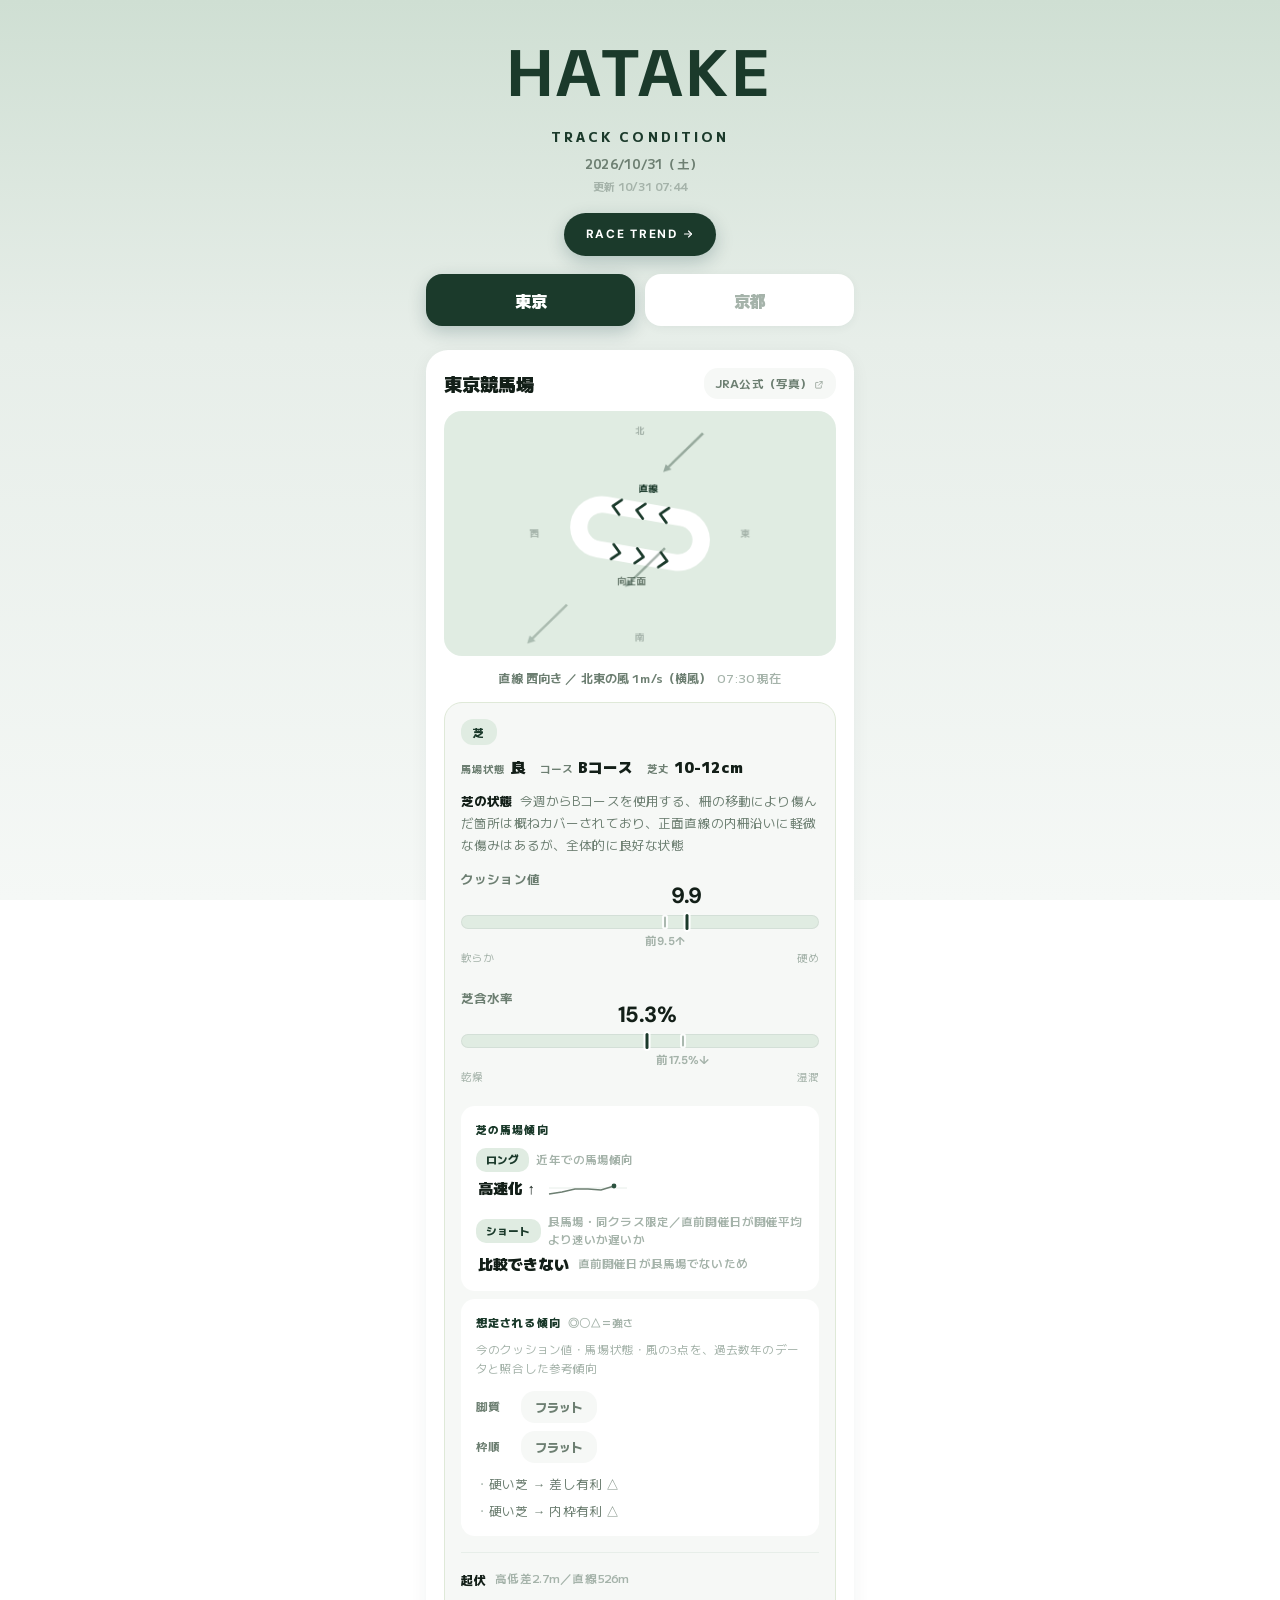
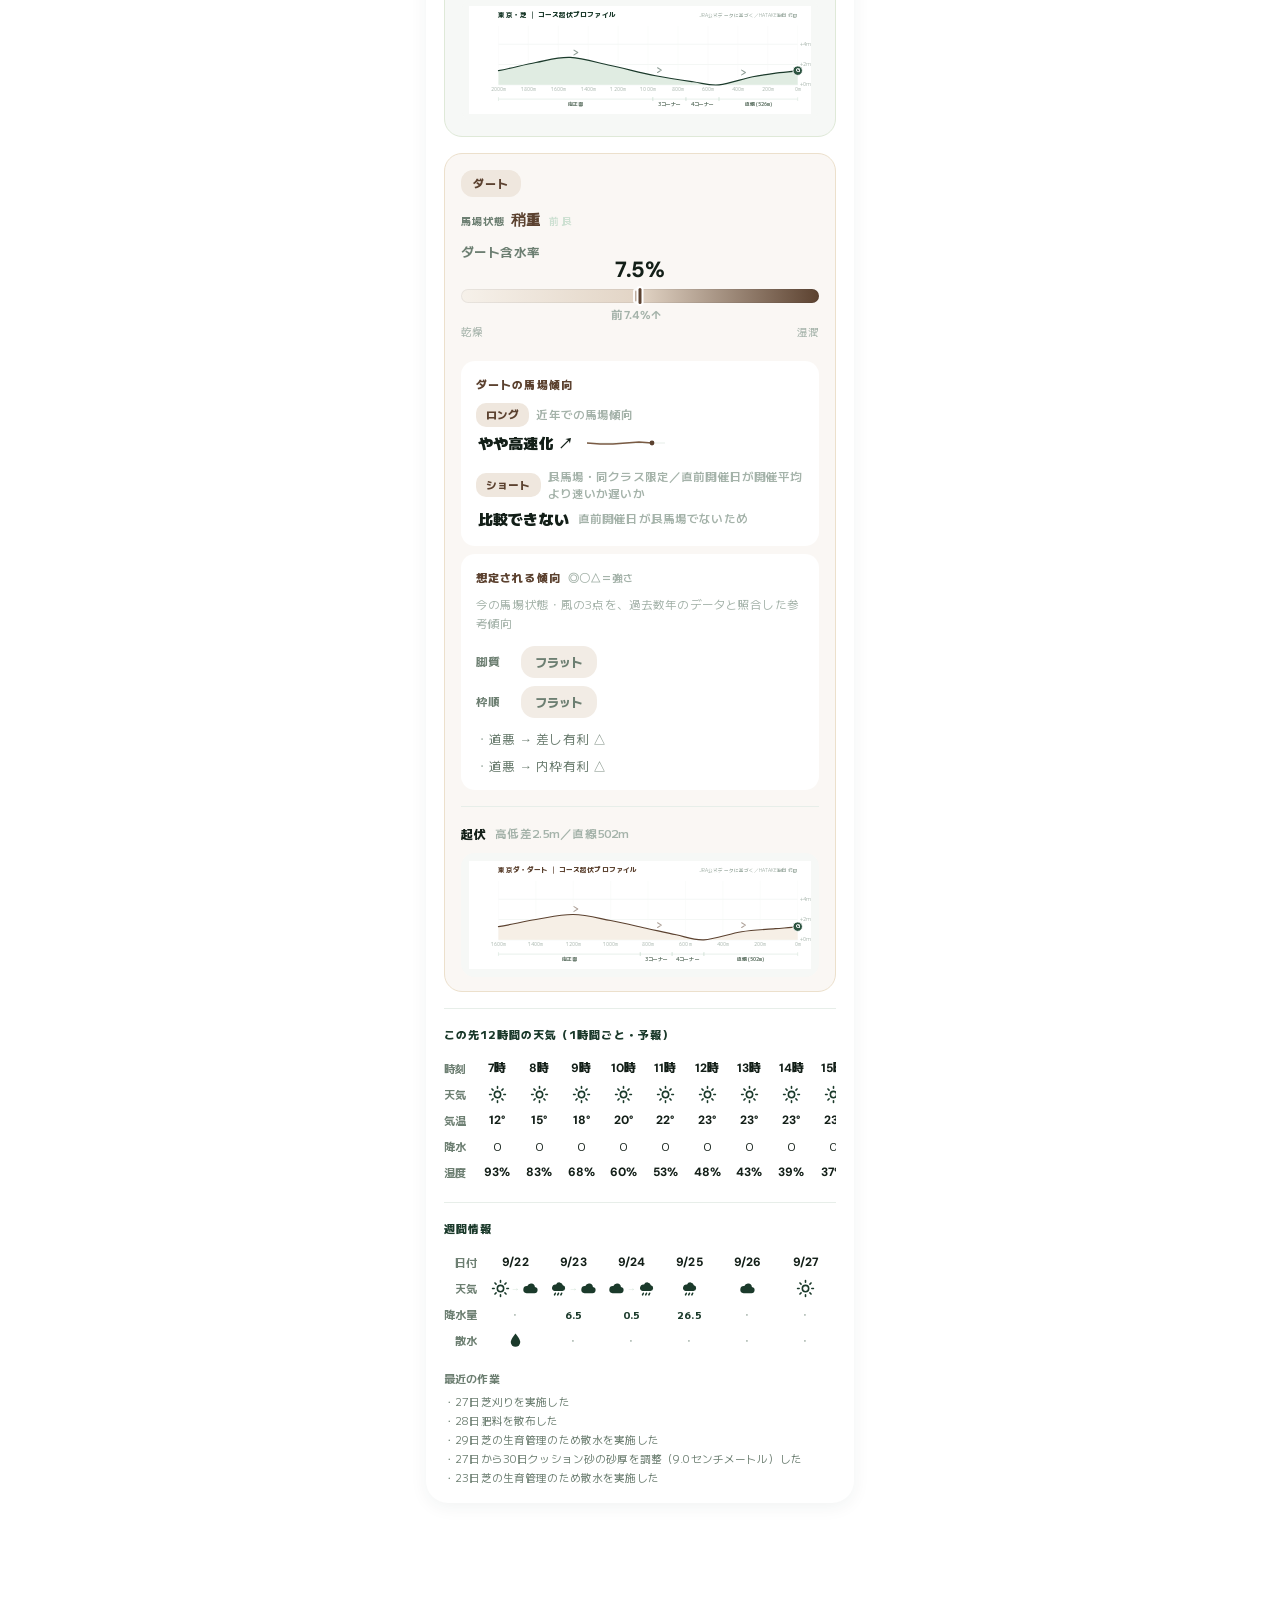
==== commit d459039f: "local publish 10/31 07:44" ====
--- a/condition.html
+++ b/condition.html
@@ -319,29 +319,29 @@
 </style><link rel="stylesheet" href="https://fonts.googleapis.com/css2?family=M+PLUS+2:wght@400;500;700;800;900&family=DM+Sans:wght@500;700;800&display=swap"></head>
 <body><div class="wrap">
 <div class="top"><svg class="brand" viewBox="0 0 300 62" preserveAspectRatio="xMidYMid meet"><text x="150" y="48" text-anchor="middle">HATAKE</text></svg>
-<h1>TRACK CONDITION<span class="dt">2026/10/31（土）</span><span class="upd">更新 10/31 06:34</span></h1></div>
+<h1>TRACK CONDITION<span class="dt">2026/10/31（土）</span><span class="upd">更新 10/31 07:44</span></h1></div>
 <div class="pagenav"><a class="navbtn" href="./race.html">RACE TREND <svg class="ic ic-arr" viewBox="0 0 24 24" width="1em" height="1em" fill="none" stroke="currentColor" stroke-width="2.2" stroke-linecap="round" stroke-linejoin="round" aria-hidden="true"><path d="M5 12h14"/><path d="M13 6l6 6-6 6"/></svg></a></div>
 <div class="vennav"><button class="vbtn active" data-t="v0">東京</button><button class="vbtn" data-t="v1">京都</button></div><div class="card vpane on" data-v="v0" id="v0">
 <div class="ch"><span class="nm">東京競馬場</span><a class="lk" href="https://www.jra.go.jp/keiba/baba/index.html" target="_blank" rel="noopener">JRA公式（写真）<svg class="ic ic-ext" viewBox="0 0 24 24" width="1em" height="1em" fill="none" stroke="currentColor" stroke-width="2" stroke-linecap="round" stroke-linejoin="round" aria-hidden="true"><path d="M14 4h6v6"/><path d="M20 4l-9 9"/><path d="M18 14v5a1 1 0 0 1-1 1H5a1 1 0 0 1-1-1V7a1 1 0 0 1 1-1h5"/></svg></a></div>
 <div class="body">
-<div class="visual"><canvas class="trk" data-br="280" data-turn="1" data-sp="1.0" data-di="158"></canvas><div class="wl">直線 西向き ／ 南南東の風 1m/s（横風）<span class="tm">06:20 現在</span></div></div>
+<div class="visual"><canvas class="trk" data-br="280" data-turn="1" data-sp="1.1" data-di="45"></canvas><div class="wl">直線 西向き ／ 北東の風 1m/s（横風）<span class="tm">07:30 現在</span></div></div>
 <div class="right">
   <div class="grp turf"><div class="gtag">芝</div><div class="bstate"><span class="bs-k">馬場状態</span><span class="bs-v ">良</span><span class="bs-k">コース</span><span class="bs-v">Bコース</span><span class="bs-k">芝丈</span><span class="bs-v">10-12cm</span></div><div class="tsin"><span class="tsl">芝の状態</span>今週からBコースを使用する、柵の移動により傷んだ箇所は概ねカバーされており、正面直線の内柵沿いに軽微な傷みはあるが、全体的に良好な状態</div><div class="gau"><div class="glab">クッション値</div><div class="gbar" style="background:linear-gradient(90deg,#f6f8f6,#cde0d2,#1b3a2b)"><span class="gval" style="left:63%">9.9</span><span class="gm" style="left:63%"></span><span class="gm gp" style="left:57%"></span><span class="gpval" style="left:57%">前9.5↑</span></div><div class="ge"><span>軟らか</span><span>硬め</span></div></div><div class="gau"><div class="glab">芝含水率</div><div class="gbar" style="background:linear-gradient(90deg,#f6f8f6,#cde0d2,#1b3a2b)"><span class="gval" style="left:52%">15.3%</span><span class="gm" style="left:52%"></span><span class="gm gp" style="left:62%"></span><span class="gpval" style="left:62%">前17.5%↓</span></div><div class="ge"><span>乾燥</span><span>湿潤</span></div></div><div class="babatrend"><div class="bt-h">芝の馬場傾向</div><div class="bt-item"><div class="bt-top"><span class="bt-k">ロング</span><span class="bt-d">近年での馬場傾向</span></div><div class="bt-bot"><span class="bt-tag" style="color:#2c5340">高速化 ↑</span><svg class="spk" viewBox="0 0 84 22"><line x1="3" y1="11" x2="81" y2="11" stroke="#e7eee9"/><polyline points="3,17 16,15 29,12 42,12 55,13 68,9" fill="none" stroke="#6d7f72" stroke-width="1.5"/><circle cx="68" cy="9" r="2.4" fill="#2c5340"/></svg></div></div><div class="bt-item"><div class="bt-top"><span class="bt-k">ショート</span><span class="bt-d">良馬場・同クラス限定／直前開催日が開催平均より速いか遅いか</span></div><div class="bt-bot"><span class="bt-tag" style="color:#a5b3aa">比較できない</span><span class="bt-d">直前開催日が良馬場でないため</span></div></div></div><div class="tend"><div class="tend-h">想定される傾向<span class="tlg">◎〇△＝強さ</span></div><div class="tnote">今のクッション値・馬場状態・風の3点を、過去数年のデータと照合した参考傾向</div><div class="tpills"><span class="tk">脚質</span><span class="tpill n">フラット</span><span class="tk">枠順</span><span class="tpill n">フラット</span></div><div class="tfxs"><span class="tfx">硬い芝 → 差し有利 △</span><span class="tfx">硬い芝 → 内枠有利 △</span></div></div><div class="course"><div class="c-h">起伏 <span class="c-sub">高低差2.7m／直線526m</span></div><div class="c-svg"><svg viewBox="0 0 720 228" xmlns="http://www.w3.org/2000/svg" font-family="'Hiragino Kaku Gothic ProN','Yu Gothic',Meiryo,sans-serif" style="max-width:100%;height:auto"><rect x="0" y="0" width="720" height="228" fill="#ffffff"/><text x="62" y="24" font-size="14" font-weight="800" fill="#1b3a2b">東京・芝 ｜ コース起伏プロファイル</text><text x="692" y="24" font-size="9.5" fill="#a5b3aa" text-anchor="end">JRA公式データに基づく／HATAKE独自作図</text><line x1="62" y1="166.0" x2="692" y2="166.0" stroke="#e7eee9"/><text x="697" y="169.0" font-size="10" fill="#a5b3aa">+0m</text><line x1="62" y1="123.2" x2="692" y2="123.2" stroke="#e7eee9"/><text x="697" y="126.2" font-size="10" fill="#a5b3aa">+2m</text><line x1="62" y1="80.5" x2="692" y2="80.5" stroke="#e7eee9"/><text x="697" y="83.5" font-size="10" fill="#a5b3aa">+4m</text><line x1="692.0" y1="42" x2="692.0" y2="166" stroke="#f6f8f6"/><text x="692.0" y="180" font-size="9.5" fill="#a5b3aa" text-anchor="middle">0m</text><line x1="629.0" y1="42" x2="629.0" y2="166" stroke="#f6f8f6"/><text x="629.0" y="180" font-size="9.5" fill="#a5b3aa" text-anchor="middle">200m</text><line x1="566.0" y1="42" x2="566.0" y2="166" stroke="#f6f8f6"/><text x="566.0" y="180" font-size="9.5" fill="#a5b3aa" text-anchor="middle">400m</text><line x1="503.0" y1="42" x2="503.0" y2="166" stroke="#f6f8f6"/><text x="503.0" y="180" font-size="9.5" fill="#a5b3aa" text-anchor="middle">600m</text><line x1="440.0" y1="42" x2="440.0" y2="166" stroke="#f6f8f6"/><text x="440.0" y="180" font-size="9.5" fill="#a5b3aa" text-anchor="middle">800m</text><line x1="377.0" y1="42" x2="377.0" y2="166" stroke="#f6f8f6"/><text x="377.0" y="180" font-size="9.5" fill="#a5b3aa" text-anchor="middle">1000m</text><line x1="314.0" y1="42" x2="314.0" y2="166" stroke="#f6f8f6"/><text x="314.0" y="180" font-size="9.5" fill="#a5b3aa" text-anchor="middle">1200m</text><line x1="251.0" y1="42" x2="251.0" y2="166" stroke="#f6f8f6"/><text x="251.0" y="180" font-size="9.5" fill="#a5b3aa" text-anchor="middle">1400m</text><line x1="188.0" y1="42" x2="188.0" y2="166" stroke="#f6f8f6"/><text x="188.0" y="180" font-size="9.5" fill="#a5b3aa" text-anchor="middle">1600m</text><line x1="125.0" y1="42" x2="125.0" y2="166" stroke="#f6f8f6"/><text x="125.0" y="180" font-size="9.5" fill="#a5b3aa" text-anchor="middle">1800m</text><line x1="62.0" y1="42" x2="62.0" y2="166" stroke="#f6f8f6"/><text x="62.0" y="180" font-size="9.5" fill="#a5b3aa" text-anchor="middle">2000m</text><path d="M 62.0,136.1 C 88.2,131.4 115.5,123.6 140.8,119.0 C 165.9,114.3 186.9,107.2 213.2,108.3 C 239.4,109.3 268.3,119.0 298.2,125.4 C 328.2,131.8 363.9,141.1 392.8,146.8 C 421.6,152.5 449.2,156.4 471.5,159.6 C 493.8,162.8 505.3,167.8 526.3,166.0 C 547.3,164.2 576.2,153.2 597.5,148.9 C 618.8,144.6 638.4,142.5 654.2,140.3 C 669.9,138.2 679.4,138.6 692.0,136.1 L 692.0,166.0 L 62.0,166.0 Z" fill="#e0ece2" stroke="none"/><path d="M 62.0,136.1 C 88.2,131.4 115.5,123.6 140.8,119.0 C 165.9,114.3 186.9,107.2 213.2,108.3 C 239.4,109.3 268.3,119.0 298.2,125.4 C 328.2,131.8 363.9,141.1 392.8,146.8 C 421.6,152.5 449.2,156.4 471.5,159.6 C 493.8,162.8 505.3,167.8 526.3,166.0 C 547.3,164.2 576.2,153.2 597.5,148.9 C 618.8,144.6 638.4,142.5 654.2,140.3 C 669.9,138.2 679.4,138.6 692.0,136.1" fill="none" stroke="#1b3a2b" stroke-width="2.4" stroke-linejoin="round" stroke-linecap="round"/><polyline points="221,93 229,98 221,103" fill="none" stroke="#1b3a2b" stroke-width="2.2" stroke-linecap="round" stroke-linejoin="round" opacity="0.5"/><polyline points="397,130 405,135 397,140" fill="none" stroke="#1b3a2b" stroke-width="2.2" stroke-linecap="round" stroke-linejoin="round" opacity="0.5"/><polyline points="574,135 582,140 574,145" fill="none" stroke="#1b3a2b" stroke-width="2.2" stroke-linecap="round" stroke-linejoin="round" opacity="0.5"/><circle cx="692.0" cy="136.1" r="10" fill="#2c5340" stroke="#fff" stroke-width="2"/><text x="692.0" y="139.7" font-size="11.5" font-weight="800" fill="#fff" text-anchor="middle">G</text><line x1="62.0" y1="196" x2="387.0" y2="196" stroke="#cde0d2"/><line x1="62.0" y1="192" x2="62.0" y2="200" stroke="#cde0d2"/><line x1="387.0" y1="192" x2="387.0" y2="200" stroke="#cde0d2"/><text x="224.5" y="211" font-size="10.5" fill="#6d7f72" text-anchor="middle" font-weight="700">向正面</text><line x1="387.0" y1="196" x2="456.7" y2="196" stroke="#cde0d2"/><line x1="387.0" y1="192" x2="387.0" y2="200" stroke="#cde0d2"/><line x1="456.7" y1="192" x2="456.7" y2="200" stroke="#cde0d2"/><text x="421.9" y="211" font-size="10.5" fill="#6d7f72" text-anchor="middle" font-weight="700">3コーナー</text><line x1="456.7" y1="196" x2="526.3" y2="196" stroke="#cde0d2"/><line x1="456.7" y1="192" x2="456.7" y2="200" stroke="#cde0d2"/><line x1="526.3" y1="192" x2="526.3" y2="200" stroke="#cde0d2"/><text x="491.5" y="211" font-size="10.5" fill="#6d7f72" text-anchor="middle" font-weight="700">4コーナー</text><line x1="526.3" y1="196" x2="692.0" y2="196" stroke="#cde0d2"/><line x1="526.3" y1="192" x2="526.3" y2="200" stroke="#cde0d2"/><line x1="692.0" y1="192" x2="692.0" y2="200" stroke="#cde0d2"/><text x="609.2" y="211" font-size="10.5" fill="#6d7f72" text-anchor="middle" font-weight="700">直線 (526m)</text></svg></div></div></div>
   <div class="grp dirt"><div class="gtag">ダート</div><div class="bstate"><span class="bs-k">馬場状態</span><span class="bs-v bad">稍重</span><s class="pmini">前 良</s></div><div class="gau"><div class="glab">ダート含水率</div><div class="gbar" style="background:linear-gradient(90deg,#f6f1ea,#e2d4c5,#5c4230)"><span class="gval" style="left:50%">7.5%</span><span class="gm" style="left:50%"></span><span class="gm gp" style="left:49%"></span><span class="gpval" style="left:49%">前7.4%↑</span></div><div class="ge"><span>乾燥</span><span>湿潤</span></div></div><div class="babatrend"><div class="bt-h">ダートの馬場傾向</div><div class="bt-item"><div class="bt-top"><span class="bt-k">ロング</span><span class="bt-d">近年での馬場傾向</span></div><div class="bt-bot"><span class="bt-tag" style="color:#d0821f">やや高速化 ↗</span><svg class="spk" viewBox="0 0 84 22"><line x1="3" y1="11" x2="81" y2="11" stroke="#e7eee9"/><polyline points="3,11 16,12 29,12 42,11 55,10 68,11" fill="none" stroke="#6d7f72" stroke-width="1.5"/><circle cx="68" cy="11" r="2.4" fill="#6b8390"/></svg></div></div><div class="bt-item"><div class="bt-top"><span class="bt-k">ショート</span><span class="bt-d">良馬場・同クラス限定／直前開催日が開催平均より速いか遅いか</span></div><div class="bt-bot"><span class="bt-tag" style="color:#a5b3aa">比較できない</span><span class="bt-d">直前開催日が良馬場でないため</span></div></div></div><div class="tend"><div class="tend-h">想定される傾向<span class="tlg">◎〇△＝強さ</span></div><div class="tnote">今の馬場状態・風の3点を、過去数年のデータと照合した参考傾向</div><div class="tpills"><span class="tk">脚質</span><span class="tpill n">フラット</span><span class="tk">枠順</span><span class="tpill n">フラット</span></div><div class="tfxs"><span class="tfx">道悪 → 差し有利 △</span><span class="tfx">道悪 → 内枠有利 △</span></div></div><div class="course"><div class="c-h">起伏 <span class="c-sub">高低差2.5m／直線502m</span></div><div class="c-svg"><svg viewBox="0 0 720 228" xmlns="http://www.w3.org/2000/svg" font-family="'Hiragino Kaku Gothic ProN','Yu Gothic',Meiryo,sans-serif" style="max-width:100%;height:auto"><rect x="0" y="0" width="720" height="228" fill="#ffffff"/><text x="62" y="24" font-size="14" font-weight="800" fill="#5c4230">東京ダ・ダート ｜ コース起伏プロファイル</text><text x="692" y="24" font-size="9.5" fill="#a5b3aa" text-anchor="end">JRA公式データに基づく／HATAKE独自作図</text><line x1="62" y1="166.0" x2="692" y2="166.0" stroke="#e7eee9"/><text x="697" y="169.0" font-size="10" fill="#a5b3aa">+0m</text><line x1="62" y1="123.2" x2="692" y2="123.2" stroke="#e7eee9"/><text x="697" y="126.2" font-size="10" fill="#a5b3aa">+2m</text><line x1="62" y1="80.5" x2="692" y2="80.5" stroke="#e7eee9"/><text x="697" y="83.5" font-size="10" fill="#a5b3aa">+4m</text><line x1="692.0" y1="42" x2="692.0" y2="166" stroke="#f6f8f6"/><text x="692.0" y="180" font-size="9.5" fill="#a5b3aa" text-anchor="middle">0m</text><line x1="613.2" y1="42" x2="613.2" y2="166" stroke="#f6f8f6"/><text x="613.2" y="180" font-size="9.5" fill="#a5b3aa" text-anchor="middle">200m</text><line x1="534.5" y1="42" x2="534.5" y2="166" stroke="#f6f8f6"/><text x="534.5" y="180" font-size="9.5" fill="#a5b3aa" text-anchor="middle">400m</text><line x1="455.8" y1="42" x2="455.8" y2="166" stroke="#f6f8f6"/><text x="455.8" y="180" font-size="9.5" fill="#a5b3aa" text-anchor="middle">600m</text><line x1="377.0" y1="42" x2="377.0" y2="166" stroke="#f6f8f6"/><text x="377.0" y="180" font-size="9.5" fill="#a5b3aa" text-anchor="middle">800m</text><line x1="298.2" y1="42" x2="298.2" y2="166" stroke="#f6f8f6"/><text x="298.2" y="180" font-size="9.5" fill="#a5b3aa" text-anchor="middle">1000m</text><line x1="219.5" y1="42" x2="219.5" y2="166" stroke="#f6f8f6"/><text x="219.5" y="180" font-size="9.5" fill="#a5b3aa" text-anchor="middle">1200m</text><line x1="140.8" y1="42" x2="140.8" y2="166" stroke="#f6f8f6"/><text x="140.8" y="180" font-size="9.5" fill="#a5b3aa" text-anchor="middle">1400m</text><line x1="62.0" y1="42" x2="62.0" y2="166" stroke="#f6f8f6"/><text x="62.0" y="180" font-size="9.5" fill="#a5b3aa" text-anchor="middle">1600m</text><path d="M 62.0,138.2 C 88.2,134.1 114.5,127.5 140.8,123.2 C 167.0,119.0 193.2,112.2 219.5,112.6 C 245.8,112.9 272.0,120.4 298.2,125.4 C 324.5,130.4 354.0,137.5 377.0,142.5 C 400.0,147.5 416.5,151.4 436.1,155.3 C 455.6,159.2 471.5,167.1 494.5,166.0 C 517.5,164.9 548.8,152.8 573.9,148.9 C 598.9,145.0 625.1,144.3 644.8,142.5 C 664.4,140.7 676.2,140.5 692.0,138.2 L 692.0,166.0 L 62.0,166.0 Z" fill="#f6efe6" stroke="none"/><path d="M 62.0,138.2 C 88.2,134.1 114.5,127.5 140.8,123.2 C 167.0,119.0 193.2,112.2 219.5,112.6 C 245.8,112.9 272.0,120.4 298.2,125.4 C 324.5,130.4 354.0,137.5 377.0,142.5 C 400.0,147.5 416.5,151.4 436.1,155.3 C 455.6,159.2 471.5,167.1 494.5,166.0 C 517.5,164.9 548.8,152.8 573.9,148.9 C 598.9,145.0 625.1,144.3 644.8,142.5 C 664.4,140.7 676.2,140.5 692.0,138.2" fill="none" stroke="#5c4230" stroke-width="2.4" stroke-linejoin="round" stroke-linecap="round"/><polyline points="221,96 229,101 221,106" fill="none" stroke="#5c4230" stroke-width="2.2" stroke-linecap="round" stroke-linejoin="round" opacity="0.5"/><polyline points="397,130 405,135 397,140" fill="none" stroke="#5c4230" stroke-width="2.2" stroke-linecap="round" stroke-linejoin="round" opacity="0.5"/><polyline points="574,130 582,135 574,140" fill="none" stroke="#5c4230" stroke-width="2.2" stroke-linecap="round" stroke-linejoin="round" opacity="0.5"/><circle cx="692.0" cy="138.2" r="10" fill="#2c5340" stroke="#fff" stroke-width="2"/><text x="692.0" y="141.8" font-size="11.5" font-weight="800" fill="#fff" text-anchor="middle">G</text><line x1="62.0" y1="196" x2="360.6" y2="196" stroke="#cde0d2"/><line x1="62.0" y1="192" x2="62.0" y2="200" stroke="#cde0d2"/><line x1="360.6" y1="192" x2="360.6" y2="200" stroke="#cde0d2"/><text x="211.3" y="211" font-size="10.5" fill="#6d7f72" text-anchor="middle" font-weight="700">向正面</text><line x1="360.6" y1="196" x2="427.6" y2="196" stroke="#cde0d2"/><line x1="360.6" y1="192" x2="360.6" y2="200" stroke="#cde0d2"/><line x1="427.6" y1="192" x2="427.6" y2="200" stroke="#cde0d2"/><text x="394.1" y="211" font-size="10.5" fill="#6d7f72" text-anchor="middle" font-weight="700">3コーナー</text><line x1="427.6" y1="196" x2="494.5" y2="196" stroke="#cde0d2"/><line x1="427.6" y1="192" x2="427.6" y2="200" stroke="#cde0d2"/><line x1="494.5" y1="192" x2="494.5" y2="200" stroke="#cde0d2"/><text x="461.0" y="211" font-size="10.5" fill="#6d7f72" text-anchor="middle" font-weight="700">4コーナー</text><line x1="494.5" y1="196" x2="692.0" y2="196" stroke="#cde0d2"/><line x1="494.5" y1="192" x2="494.5" y2="200" stroke="#cde0d2"/><line x1="692.0" y1="192" x2="692.0" y2="200" stroke="#cde0d2"/><text x="593.2" y="211" font-size="10.5" fill="#6d7f72" text-anchor="middle" font-weight="700">直線 (502m)</text></svg></div></div></div>
 </div>
 </div>
-<div class="today-wx"><div class="tw-h">この先12時間の天気（1時間ごと・予報）</div><div class="wsc"><div class="hgrid" style="grid-template-columns:auto repeat(12,minmax(38px,1fr))"><div class="hwlab">時刻</div><div class="hwc "><span class="hdt">6時</span></div><div class="hwc "><span class="hdt">7時</span></div><div class="hwc "><span class="hdt">8時</span></div><div class="hwc "><span class="hdt">9時</span></div><div class="hwc "><span class="hdt">10時</span></div><div class="hwc "><span class="hdt">11時</span></div><div class="hwc "><span class="hdt">12時</span></div><div class="hwc "><span class="hdt">13時</span></div><div class="hwc "><span class="hdt">14時</span></div><div class="hwc "><span class="hdt">15時</span></div><div class="hwc "><span class="hdt">16時</span></div><div class="hwc "><span class="hdt">17時</span></div><div class="hwlab">天気</div><div class="hwc "><svg class="wic" viewBox="0 0 24 24" fill="none" stroke="currentColor" stroke-width="2" stroke-linecap="round"><circle cx="12" cy="12" r="4"/><path d="M12 2v2M12 20v2M2 12h2M20 12h2M5 5l1.4 1.4M17.6 17.6L19 19M19 5l-1.4 1.4M6.4 17.6L5 19"/></svg></div><div class="hwc "><svg class="wic" viewBox="0 0 24 24" fill="none" stroke="currentColor" stroke-width="2" stroke-linecap="round"><circle cx="12" cy="12" r="4"/><path d="M12 2v2M12 20v2M2 12h2M20 12h2M5 5l1.4 1.4M17.6 17.6L19 19M19 5l-1.4 1.4M6.4 17.6L5 19"/></svg></div><div class="hwc "><svg class="wic" viewBox="0 0 24 24" fill="none" stroke="currentColor" stroke-width="2" stroke-linecap="round"><circle cx="12" cy="12" r="4"/><path d="M12 2v2M12 20v2M2 12h2M20 12h2M5 5l1.4 1.4M17.6 17.6L19 19M19 5l-1.4 1.4M6.4 17.6L5 19"/></svg></div><div class="hwc "><svg class="wic" viewBox="0 0 24 24" fill="none" stroke="currentColor" stroke-width="2" stroke-linecap="round"><circle cx="12" cy="12" r="4"/><path d="M12 2v2M12 20v2M2 12h2M20 12h2M5 5l1.4 1.4M17.6 17.6L19 19M19 5l-1.4 1.4M6.4 17.6L5 19"/></svg></div><div class="hwc "><svg class="wic" viewBox="0 0 24 24" fill="none" stroke="currentColor" stroke-width="2" stroke-linecap="round"><circle cx="12" cy="12" r="4"/><path d="M12 2v2M12 20v2M2 12h2M20 12h2M5 5l1.4 1.4M17.6 17.6L19 19M19 5l-1.4 1.4M6.4 17.6L5 19"/></svg></div><div class="hwc "><svg class="wic" viewBox="0 0 24 24" fill="none" stroke="currentColor" stroke-width="2" stroke-linecap="round"><circle cx="12" cy="12" r="4"/><path d="M12 2v2M12 20v2M2 12h2M20 12h2M5 5l1.4 1.4M17.6 17.6L19 19M19 5l-1.4 1.4M6.4 17.6L5 19"/></svg></div><div class="hwc "><svg class="wic" viewBox="0 0 24 24" fill="none" stroke="currentColor" stroke-width="2" stroke-linecap="round"><circle cx="12" cy="12" r="4"/><path d="M12 2v2M12 20v2M2 12h2M20 12h2M5 5l1.4 1.4M17.6 17.6L19 19M19 5l-1.4 1.4M6.4 17.6L5 19"/></svg></div><div class="hwc "><svg class="wic" viewBox="0 0 24 24" fill="none" stroke="currentColor" stroke-width="2" stroke-linecap="round"><circle cx="12" cy="12" r="4"/><path d="M12 2v2M12 20v2M2 12h2M20 12h2M5 5l1.4 1.4M17.6 17.6L19 19M19 5l-1.4 1.4M6.4 17.6L5 19"/></svg></div><div class="hwc "><svg class="wic" viewBox="0 0 24 24" fill="none" stroke="currentColor" stroke-width="2" stroke-linecap="round"><circle cx="12" cy="12" r="4"/><path d="M12 2v2M12 20v2M2 12h2M20 12h2M5 5l1.4 1.4M17.6 17.6L19 19M19 5l-1.4 1.4M6.4 17.6L5 19"/></svg></div><div class="hwc "><svg class="wic" viewBox="0 0 24 24" fill="none" stroke="currentColor" stroke-width="2" stroke-linecap="round"><circle cx="12" cy="12" r="4"/><path d="M12 2v2M12 20v2M2 12h2M20 12h2M5 5l1.4 1.4M17.6 17.6L19 19M19 5l-1.4 1.4M6.4 17.6L5 19"/></svg></div><div class="hwc "><svg class="wic" viewBox="0 0 24 24" fill="none" stroke="currentColor" stroke-width="2" stroke-linecap="round"><circle cx="12" cy="12" r="4"/><path d="M12 2v2M12 20v2M2 12h2M20 12h2M5 5l1.4 1.4M17.6 17.6L19 19M19 5l-1.4 1.4M6.4 17.6L5 19"/></svg></div><div class="hwc "><svg class="wic" viewBox="0 0 24 24" fill="none" stroke="currentColor" stroke-width="2" stroke-linecap="round"><circle cx="12" cy="12" r="4"/><path d="M12 2v2M12 20v2M2 12h2M20 12h2M5 5l1.4 1.4M17.6 17.6L19 19M19 5l-1.4 1.4M6.4 17.6L5 19"/></svg></div><div class="hwlab">気温</div><div class="hwc num">11°</div><div class="hwc num">12°</div><div class="hwc num">15°</div><div class="hwc num">18°</div><div class="hwc num">20°</div><div class="hwc num">22°</div><div class="hwc num">23°</div><div class="hwc num">23°</div><div class="hwc num">23°</div><div class="hwc num">23°</div><div class="hwc num">22°</div><div class="hwc num">20°</div><div class="hwlab">降水</div><div class="hwc ">0</div><div class="hwc ">0</div><div class="hwc ">0</div><div class="hwc ">0</div><div class="hwc ">0</div><div class="hwc ">0</div><div class="hwc ">0</div><div class="hwc ">0</div><div class="hwc ">0</div><div class="hwc ">0</div><div class="hwc ">0</div><div class="hwc ">0</div><div class="hwlab">湿度</div><div class="hwc num">95%</div><div class="hwc num">93%</div><div class="hwc num">83%</div><div class="hwc num">68%</div><div class="hwc num">60%</div><div class="hwc num">53%</div><div class="hwc num">48%</div><div class="hwc num">43%</div><div class="hwc num">39%</div><div class="hwc num">37%</div><div class="hwc num">43%</div><div class="hwc num">62%</div></div></div></div>
+<div class="today-wx"><div class="tw-h">この先12時間の天気（1時間ごと・予報）</div><div class="wsc"><div class="hgrid" style="grid-template-columns:auto repeat(12,minmax(38px,1fr))"><div class="hwlab">時刻</div><div class="hwc "><span class="hdt">7時</span></div><div class="hwc "><span class="hdt">8時</span></div><div class="hwc "><span class="hdt">9時</span></div><div class="hwc "><span class="hdt">10時</span></div><div class="hwc "><span class="hdt">11時</span></div><div class="hwc "><span class="hdt">12時</span></div><div class="hwc "><span class="hdt">13時</span></div><div class="hwc "><span class="hdt">14時</span></div><div class="hwc "><span class="hdt">15時</span></div><div class="hwc "><span class="hdt">16時</span></div><div class="hwc "><span class="hdt">17時</span></div><div class="hwc "><span class="hdt">18時</span></div><div class="hwlab">天気</div><div class="hwc "><svg class="wic" viewBox="0 0 24 24" fill="none" stroke="currentColor" stroke-width="2" stroke-linecap="round"><circle cx="12" cy="12" r="4"/><path d="M12 2v2M12 20v2M2 12h2M20 12h2M5 5l1.4 1.4M17.6 17.6L19 19M19 5l-1.4 1.4M6.4 17.6L5 19"/></svg></div><div class="hwc "><svg class="wic" viewBox="0 0 24 24" fill="none" stroke="currentColor" stroke-width="2" stroke-linecap="round"><circle cx="12" cy="12" r="4"/><path d="M12 2v2M12 20v2M2 12h2M20 12h2M5 5l1.4 1.4M17.6 17.6L19 19M19 5l-1.4 1.4M6.4 17.6L5 19"/></svg></div><div class="hwc "><svg class="wic" viewBox="0 0 24 24" fill="none" stroke="currentColor" stroke-width="2" stroke-linecap="round"><circle cx="12" cy="12" r="4"/><path d="M12 2v2M12 20v2M2 12h2M20 12h2M5 5l1.4 1.4M17.6 17.6L19 19M19 5l-1.4 1.4M6.4 17.6L5 19"/></svg></div><div class="hwc "><svg class="wic" viewBox="0 0 24 24" fill="none" stroke="currentColor" stroke-width="2" stroke-linecap="round"><circle cx="12" cy="12" r="4"/><path d="M12 2v2M12 20v2M2 12h2M20 12h2M5 5l1.4 1.4M17.6 17.6L19 19M19 5l-1.4 1.4M6.4 17.6L5 19"/></svg></div><div class="hwc "><svg class="wic" viewBox="0 0 24 24" fill="none" stroke="currentColor" stroke-width="2" stroke-linecap="round"><circle cx="12" cy="12" r="4"/><path d="M12 2v2M12 20v2M2 12h2M20 12h2M5 5l1.4 1.4M17.6 17.6L19 19M19 5l-1.4 1.4M6.4 17.6L5 19"/></svg></div><div class="hwc "><svg class="wic" viewBox="0 0 24 24" fill="none" stroke="currentColor" stroke-width="2" stroke-linecap="round"><circle cx="12" cy="12" r="4"/><path d="M12 2v2M12 20v2M2 12h2M20 12h2M5 5l1.4 1.4M17.6 17.6L19 19M19 5l-1.4 1.4M6.4 17.6L5 19"/></svg></div><div class="hwc "><svg class="wic" viewBox="0 0 24 24" fill="none" stroke="currentColor" stroke-width="2" stroke-linecap="round"><circle cx="12" cy="12" r="4"/><path d="M12 2v2M12 20v2M2 12h2M20 12h2M5 5l1.4 1.4M17.6 17.6L19 19M19 5l-1.4 1.4M6.4 17.6L5 19"/></svg></div><div class="hwc "><svg class="wic" viewBox="0 0 24 24" fill="none" stroke="currentColor" stroke-width="2" stroke-linecap="round"><circle cx="12" cy="12" r="4"/><path d="M12 2v2M12 20v2M2 12h2M20 12h2M5 5l1.4 1.4M17.6 17.6L19 19M19 5l-1.4 1.4M6.4 17.6L5 19"/></svg></div><div class="hwc "><svg class="wic" viewBox="0 0 24 24" fill="none" stroke="currentColor" stroke-width="2" stroke-linecap="round"><circle cx="12" cy="12" r="4"/><path d="M12 2v2M12 20v2M2 12h2M20 12h2M5 5l1.4 1.4M17.6 17.6L19 19M19 5l-1.4 1.4M6.4 17.6L5 19"/></svg></div><div class="hwc "><svg class="wic" viewBox="0 0 24 24" fill="none" stroke="currentColor" stroke-width="2" stroke-linecap="round"><circle cx="12" cy="12" r="4"/><path d="M12 2v2M12 20v2M2 12h2M20 12h2M5 5l1.4 1.4M17.6 17.6L19 19M19 5l-1.4 1.4M6.4 17.6L5 19"/></svg></div><div class="hwc "><svg class="wic" viewBox="0 0 24 24" fill="none" stroke="currentColor" stroke-width="2" stroke-linecap="round"><circle cx="12" cy="12" r="4"/><path d="M12 2v2M12 20v2M2 12h2M20 12h2M5 5l1.4 1.4M17.6 17.6L19 19M19 5l-1.4 1.4M6.4 17.6L5 19"/></svg></div><div class="hwc "><svg class="wic" viewBox="0 0 24 24" fill="none" stroke="currentColor" stroke-width="2" stroke-linecap="round"><circle cx="12" cy="12" r="4"/><path d="M12 2v2M12 20v2M2 12h2M20 12h2M5 5l1.4 1.4M17.6 17.6L19 19M19 5l-1.4 1.4M6.4 17.6L5 19"/></svg></div><div class="hwlab">気温</div><div class="hwc num">12°</div><div class="hwc num">15°</div><div class="hwc num">18°</div><div class="hwc num">20°</div><div class="hwc num">22°</div><div class="hwc num">23°</div><div class="hwc num">23°</div><div class="hwc num">23°</div><div class="hwc num">23°</div><div class="hwc num">22°</div><div class="hwc num">20°</div><div class="hwc num">19°</div><div class="hwlab">降水</div><div class="hwc ">0</div><div class="hwc ">0</div><div class="hwc ">0</div><div class="hwc ">0</div><div class="hwc ">0</div><div class="hwc ">0</div><div class="hwc ">0</div><div class="hwc ">0</div><div class="hwc ">0</div><div class="hwc ">0</div><div class="hwc ">0</div><div class="hwc ">0</div><div class="hwlab">湿度</div><div class="hwc num">93%</div><div class="hwc num">83%</div><div class="hwc num">68%</div><div class="hwc num">60%</div><div class="hwc num">53%</div><div class="hwc num">48%</div><div class="hwc num">43%</div><div class="hwc num">39%</div><div class="hwc num">37%</div><div class="hwc num">43%</div><div class="hwc num">62%</div><div class="hwc num">59%</div></div></div></div>
 <div class="wsec"><div class="wst">週間情報</div><div class="wsc"><div class="week" style="grid-template-columns:auto repeat(10,minmax(54px,1fr))"><div class="wlab">日付</div><div class="wc"><span class="wdt">9/22</span></div><div class="wc"><span class="wdt">9/23</span></div><div class="wc"><span class="wdt">9/24</span></div><div class="wc"><span class="wdt">9/25</span></div><div class="wc"><span class="wdt">9/26</span></div><div class="wc"><span class="wdt">9/27</span></div><div class="wc"><span class="wdt">9/28</span></div><div class="wc"><span class="wdt">9/29</span></div><div class="wc"><span class="wdt">9/30</span></div><div class="wc today te"><span class="wdt">10/1</span></div><div class="wlab">天気</div><div class="wc"><svg class="wic" viewBox="0 0 24 24" fill="none" stroke="currentColor" stroke-width="2" stroke-linecap="round"><circle cx="12" cy="12" r="4"/><path d="M12 2v2M12 20v2M2 12h2M20 12h2M5 5l1.4 1.4M17.6 17.6L19 19M19 5l-1.4 1.4M6.4 17.6L5 19"/></svg><span class="warr">→</span><svg class="wic" viewBox="0 0 24 24" fill="currentColor"><path d="M7 18h10a4 4 0 0 0 .6-7.95 5 5 0 0 0-9.6-1.2A3.5 3.5 0 0 0 7 18z"/></svg></div><div class="wc"><svg class="wic" viewBox="0 0 24 24"><path fill="currentColor" d="M7 15h10a3.5 3.5 0 0 0 .5-6.95 4.5 4.5 0 0 0-8.6-1.05A3 3 0 0 0 7 15z"/><path stroke="currentColor" stroke-width="2" stroke-linecap="round" d="M8 18l-1 2M12 18l-1 2M16 18l-1 2"/></svg><span class="warr">→</span><svg class="wic" viewBox="0 0 24 24" fill="currentColor"><path d="M7 18h10a4 4 0 0 0 .6-7.95 5 5 0 0 0-9.6-1.2A3.5 3.5 0 0 0 7 18z"/></svg></div><div class="wc"><svg class="wic" viewBox="0 0 24 24" fill="currentColor"><path d="M7 18h10a4 4 0 0 0 .6-7.95 5 5 0 0 0-9.6-1.2A3.5 3.5 0 0 0 7 18z"/></svg><span class="warr">→</span><svg class="wic" viewBox="0 0 24 24"><path fill="currentColor" d="M7 15h10a3.5 3.5 0 0 0 .5-6.95 4.5 4.5 0 0 0-8.6-1.05A3 3 0 0 0 7 15z"/><path stroke="currentColor" stroke-width="2" stroke-linecap="round" d="M8 18l-1 2M12 18l-1 2M16 18l-1 2"/></svg></div><div class="wc"><svg class="wic" viewBox="0 0 24 24"><path fill="currentColor" d="M7 15h10a3.5 3.5 0 0 0 .5-6.95 4.5 4.5 0 0 0-8.6-1.05A3 3 0 0 0 7 15z"/><path stroke="currentColor" stroke-width="2" stroke-linecap="round" d="M8 18l-1 2M12 18l-1 2M16 18l-1 2"/></svg></div><div class="wc"><svg class="wic" viewBox="0 0 24 24" fill="currentColor"><path d="M7 18h10a4 4 0 0 0 .6-7.95 5 5 0 0 0-9.6-1.2A3.5 3.5 0 0 0 7 18z"/></svg></div><div class="wc"><svg class="wic" viewBox="0 0 24 24" fill="none" stroke="currentColor" stroke-width="2" stroke-linecap="round"><circle cx="12" cy="12" r="4"/><path d="M12 2v2M12 20v2M2 12h2M20 12h2M5 5l1.4 1.4M17.6 17.6L19 19M19 5l-1.4 1.4M6.4 17.6L5 19"/></svg></div><div class="wc"><svg class="wic" viewBox="0 0 24 24" fill="currentColor"><path d="M7 18h10a4 4 0 0 0 .6-7.95 5 5 0 0 0-9.6-1.2A3.5 3.5 0 0 0 7 18z"/></svg><span class="warr">→</span><svg class="wic" viewBox="0 0 24 24"><path fill="currentColor" d="M7 15h10a3.5 3.5 0 0 0 .5-6.95 4.5 4.5 0 0 0-8.6-1.05A3 3 0 0 0 7 15z"/><path stroke="currentColor" stroke-width="2" stroke-linecap="round" d="M8 18l-1 2M12 18l-1 2M16 18l-1 2"/></svg></div><div class="wc"><svg class="wic" viewBox="0 0 24 24" fill="currentColor"><path d="M7 18h10a4 4 0 0 0 .6-7.95 5 5 0 0 0-9.6-1.2A3.5 3.5 0 0 0 7 18z"/></svg><span class="warr">→</span><svg class="wic" viewBox="0 0 24 24"><path fill="currentColor" d="M7 15h10a3.5 3.5 0 0 0 .5-6.95 4.5 4.5 0 0 0-8.6-1.05A3 3 0 0 0 7 15z"/><path stroke="currentColor" stroke-width="2" stroke-linecap="round" d="M8 18l-1 2M12 18l-1 2M16 18l-1 2"/></svg></div><div class="wc"><span style="color:#a5b3aa">・</span></div><div class="wc today "><span style="color:#a5b3aa">・</span></div><div class="wlab">降水量</div><div class="wc">・</div><div class="wc"><span class="wr">6.5</span></div><div class="wc"><span class="wr">0.5</span></div><div class="wc"><span class="wr">26.5</span></div><div class="wc">・</div><div class="wc">・</div><div class="wc">・</div><div class="wc">・</div><div class="wc">・</div><div class="wc today ">・</div><div class="wlab">散水</div><div class="wc"><svg class="wic" viewBox="0 0 24 24" fill="currentColor"><path d="M12 3s6 7 6 11a6 6 0 0 1-12 0c0-4 6-11 6-11z"/></svg></div><div class="wc">・</div><div class="wc">・</div><div class="wc">・</div><div class="wc">・</div><div class="wc">・</div><div class="wc"><svg class="wic" viewBox="0 0 24 24" fill="currentColor"><path d="M12 3s6 7 6 11a6 6 0 0 1-12 0c0-4 6-11 6-11z"/></svg></div><div class="wc">・</div><div class="wc">・</div><div class="wc today be">・</div></div></div><div class="mt">最近の作業</div><div class="mi">・27日芝刈りを実施した</div><div class="mi">・28日肥料を散布した</div><div class="mi">・29日芝の生育管理のため散水を実施した</div><div class="mi">・27日から30日クッション砂の砂厚を調整（9.0センチメートル）した</div><div class="mi">・23日芝の生育管理のため散水を実施した</div></div>
 </div><div class="card vpane" data-v="v1" id="v1">
 <div class="ch"><span class="nm">京都競馬場</span><a class="lk" href="https://www.jra.go.jp/keiba/baba/index2.html" target="_blank" rel="noopener">JRA公式（写真）<svg class="ic ic-ext" viewBox="0 0 24 24" width="1em" height="1em" fill="none" stroke="currentColor" stroke-width="2" stroke-linecap="round" stroke-linejoin="round" aria-hidden="true"><path d="M14 4h6v6"/><path d="M20 4l-9 9"/><path d="M18 14v5a1 1 0 0 1-1 1H5a1 1 0 0 1-1-1V7a1 1 0 0 1 1-1h5"/></svg></a></div>
 <div class="body">
-<div class="visual"><canvas class="trk" data-br="60" data-turn="0" data-sp="0.7" data-di="93"></canvas><div class="wl">直線 東北東向き ／ 東の風 1m/s（無風）<span class="tm">06:20 現在</span></div></div>
+<div class="visual"><canvas class="trk" data-br="60" data-turn="0" data-sp="0.6" data-di="88"></canvas><div class="wl">直線 東北東向き ／ 東の風 1m/s（無風）<span class="tm">07:30 現在</span></div></div>
 <div class="right">
   <div class="grp turf"><div class="gtag">芝</div><div class="bstate"><span class="bs-k">馬場状態</span><span class="bs-v ">良</span><span class="bs-k">コース</span><span class="bs-v">Bコース</span><span class="bs-k">芝丈</span><span class="bs-v">10-12cm</span></div><div class="tsin"><span class="tsl">芝の状態</span>今週からBコースを使用する、柵の移動により内柵沿いの傷みはカバーされ、全体的に概ね良好な状態</div><div class="gau"><div class="glab">クッション値</div><div class="gbar" style="background:linear-gradient(90deg,#f6f8f6,#cde0d2,#1b3a2b)"><span class="gval" style="left:54%">9.3</span><span class="gm" style="left:54%"></span><span class="gm gp" style="left:53%"></span><span class="gpval" style="left:53%">前9.2↑</span></div><div class="ge"><span>軟らか</span><span>硬め</span></div></div><div class="gau"><div class="glab">芝含水率</div><div class="gbar" style="background:linear-gradient(90deg,#f6f8f6,#cde0d2,#1b3a2b)"><span class="gval" style="left:13%">7.6%</span><span class="gm" style="left:13%"></span><span class="gm gp" style="left:26%"></span><span class="gpval" style="left:26%">前10.2%↓</span></div><div class="ge"><span>乾燥</span><span>湿潤</span></div></div><div class="babatrend"><div class="bt-h">芝の馬場傾向</div><div class="bt-item"><div class="bt-top"><span class="bt-k">ロング</span><span class="bt-d">近年での馬場傾向</span></div><div class="bt-bot"><span class="bt-tag" style="color:#2c5340">高速化 ↑</span><svg class="spk" viewBox="0 0 84 22"><line x1="3" y1="11" x2="81" y2="11" stroke="#e7eee9"/><polyline points="3,19 42,11 55,12 68,9" fill="none" stroke="#6d7f72" stroke-width="1.5"/><circle cx="68" cy="9" r="2.4" fill="#2c5340"/></svg></div></div></div><div class="tend"><div class="tend-h">想定される傾向<span class="tlg">◎〇△＝強さ</span></div><div class="tnote">今のクッション値・馬場状態・風の3点を、過去数年のデータと照合した参考傾向</div><div class="tpills"><span class="tk">脚質</span><span class="tpill n">フラット</span><span class="tk">枠順</span><span class="tmk">〇</span><span class="tpill out">外枠有利</span></div><div class="tfxs"><span class="tfx">軟らかい芝 → 前づけ有利 △</span><span class="tfx">軟らかい芝 → 外枠有利 ○</span></div></div><div class="course"><div class="c-h">起伏 内回り <span class="c-sub">高低差3.1m／直線328m</span></div><div class="c-svg"><svg viewBox="0 0 720 228" xmlns="http://www.w3.org/2000/svg" font-family="'Hiragino Kaku Gothic ProN','Yu Gothic',Meiryo,sans-serif" style="max-width:100%;height:auto"><rect x="0" y="0" width="720" height="228" fill="#ffffff"/><text x="62" y="24" font-size="14" font-weight="800" fill="#1b3a2b">京都(内)・芝 ｜ コース起伏プロファイル</text><text x="692" y="24" font-size="9.5" fill="#a5b3aa" text-anchor="end">JRA公式データに基づく／HATAKE独自作図</text><line x1="62" y1="166.0" x2="692" y2="166.0" stroke="#e7eee9"/><text x="697" y="169.0" font-size="10" fill="#a5b3aa">+0m</text><line x1="62" y1="123.2" x2="692" y2="123.2" stroke="#e7eee9"/><text x="697" y="126.2" font-size="10" fill="#a5b3aa">+2m</text><line x1="62" y1="80.5" x2="692" y2="80.5" stroke="#e7eee9"/><text x="697" y="83.5" font-size="10" fill="#a5b3aa">+4m</text><line x1="692.0" y1="42" x2="692.0" y2="166" stroke="#f6f8f6"/><text x="692.0" y="180" font-size="9.5" fill="#a5b3aa" text-anchor="middle">0m</text><line x1="629.0" y1="42" x2="629.0" y2="166" stroke="#f6f8f6"/><text x="629.0" y="180" font-size="9.5" fill="#a5b3aa" text-anchor="middle">200m</text><line x1="566.0" y1="42" x2="566.0" y2="166" stroke="#f6f8f6"/><text x="566.0" y="180" font-size="9.5" fill="#a5b3aa" text-anchor="middle">400m</text><line x1="503.0" y1="42" x2="503.0" y2="166" stroke="#f6f8f6"/><text x="503.0" y="180" font-size="9.5" fill="#a5b3aa" text-anchor="middle">600m</text><line x1="440.0" y1="42" x2="440.0" y2="166" stroke="#f6f8f6"/><text x="440.0" y="180" font-size="9.5" fill="#a5b3aa" text-anchor="middle">800m</text><line x1="377.0" y1="42" x2="377.0" y2="166" stroke="#f6f8f6"/><text x="377.0" y="180" font-size="9.5" fill="#a5b3aa" text-anchor="middle">1000m</text><line x1="314.0" y1="42" x2="314.0" y2="166" stroke="#f6f8f6"/><text x="314.0" y="180" font-size="9.5" fill="#a5b3aa" text-anchor="middle">1200m</text><line x1="251.0" y1="42" x2="251.0" y2="166" stroke="#f6f8f6"/><text x="251.0" y="180" font-size="9.5" fill="#a5b3aa" text-anchor="middle">1400m</text><line x1="188.0" y1="42" x2="188.0" y2="166" stroke="#f6f8f6"/><text x="188.0" y="180" font-size="9.5" fill="#a5b3aa" text-anchor="middle">1600m</text><line x1="125.0" y1="42" x2="125.0" y2="166" stroke="#f6f8f6"/><text x="125.0" y="180" font-size="9.5" fill="#a5b3aa" text-anchor="middle">1800m</text><line x1="62.0" y1="42" x2="62.0" y2="166" stroke="#f6f8f6"/><text x="62.0" y="180" font-size="9.5" fill="#a5b3aa" text-anchor="middle">2000m</text><path d="M 62.0,166.0 C 88.2,162.8 114.5,158.5 140.8,153.2 C 167.0,147.8 195.9,141.1 219.5,133.9 C 243.1,126.8 264.1,116.1 282.5,110.4 C 300.9,104.7 314.0,99.0 329.8,99.7 C 345.5,100.4 359.7,108.3 377.0,114.7 C 394.3,121.1 413.8,131.8 433.7,138.2 C 453.6,144.6 477.3,149.3 496.7,153.2 C 516.1,157.1 534.9,159.8 550.2,161.7 C 565.6,163.7 573.3,164.2 588.6,164.9 C 603.8,165.6 624.4,165.8 641.6,166.0 C 658.8,166.2 675.2,167.1 692.0,166.0 L 692.0,166.0 L 62.0,166.0 Z" fill="#e0ece2" stroke="none"/><path d="M 62.0,166.0 C 88.2,162.8 114.5,158.5 140.8,153.2 C 167.0,147.8 195.9,141.1 219.5,133.9 C 243.1,126.8 264.1,116.1 282.5,110.4 C 300.9,104.7 314.0,99.0 329.8,99.7 C 345.5,100.4 359.7,108.3 377.0,114.7 C 394.3,121.1 413.8,131.8 433.7,138.2 C 453.6,144.6 477.3,149.3 496.7,153.2 C 516.1,157.1 534.9,159.8 550.2,161.7 C 565.6,163.7 573.3,164.2 588.6,164.9 C 603.8,165.6 624.4,165.8 641.6,166.0 C 658.8,166.2 675.2,167.1 692.0,166.0" fill="none" stroke="#1b3a2b" stroke-width="2.4" stroke-linejoin="round" stroke-linecap="round"/><polyline points="221,114 229,119 221,124" fill="none" stroke="#1b3a2b" stroke-width="2.2" stroke-linecap="round" stroke-linejoin="round" opacity="0.5"/><polyline points="397,107 405,112 397,117" fill="none" stroke="#1b3a2b" stroke-width="2.2" stroke-linecap="round" stroke-linejoin="round" opacity="0.5"/><polyline points="574,146 582,151 574,156" fill="none" stroke="#1b3a2b" stroke-width="2.2" stroke-linecap="round" stroke-linejoin="round" opacity="0.5"/><circle cx="692.0" cy="166.0" r="10" fill="#2c5340" stroke="#fff" stroke-width="2"/><text x="692.0" y="169.6" font-size="11.5" font-weight="800" fill="#fff" text-anchor="middle">G</text><line x1="62.0" y1="196" x2="430.6" y2="196" stroke="#cde0d2"/><line x1="62.0" y1="192" x2="62.0" y2="200" stroke="#cde0d2"/><line x1="430.6" y1="192" x2="430.6" y2="200" stroke="#cde0d2"/><text x="246.3" y="211" font-size="10.5" fill="#6d7f72" text-anchor="middle" font-weight="700">向正面</text><line x1="430.6" y1="196" x2="509.6" y2="196" stroke="#cde0d2"/><line x1="430.6" y1="192" x2="430.6" y2="200" stroke="#cde0d2"/><line x1="509.6" y1="192" x2="509.6" y2="200" stroke="#cde0d2"/><text x="470.1" y="211" font-size="10.5" fill="#6d7f72" text-anchor="middle" font-weight="700">3コーナー</text><line x1="509.6" y1="196" x2="588.6" y2="196" stroke="#cde0d2"/><line x1="509.6" y1="192" x2="509.6" y2="200" stroke="#cde0d2"/><line x1="588.6" y1="192" x2="588.6" y2="200" stroke="#cde0d2"/><text x="549.1" y="211" font-size="10.5" fill="#6d7f72" text-anchor="middle" font-weight="700">4コーナー</text><line x1="588.6" y1="196" x2="692.0" y2="196" stroke="#cde0d2"/><line x1="588.6" y1="192" x2="588.6" y2="200" stroke="#cde0d2"/><line x1="692.0" y1="192" x2="692.0" y2="200" stroke="#cde0d2"/><text x="640.3" y="211" font-size="10.5" fill="#6d7f72" text-anchor="middle" font-weight="700">直線 (328m)</text></svg></div></div><div class="course"><div class="c-h">起伏 外回り <span class="c-sub">高低差4.3m／直線404m</span></div><div class="c-svg"><svg viewBox="0 0 720 228" xmlns="http://www.w3.org/2000/svg" font-family="'Hiragino Kaku Gothic ProN','Yu Gothic',Meiryo,sans-serif" style="max-width:100%;height:auto"><rect x="0" y="0" width="720" height="228" fill="#ffffff"/><text x="62" y="24" font-size="14" font-weight="800" fill="#1b3a2b">京都(外)・芝 ｜ コース起伏プロファイル</text><text x="692" y="24" font-size="9.5" fill="#a5b3aa" text-anchor="end">JRA公式データに基づく／HATAKE独自作図</text><line x1="62" y1="166.0" x2="692" y2="166.0" stroke="#e7eee9"/><text x="697" y="169.0" font-size="10" fill="#a5b3aa">+0m</text><line x1="62" y1="123.2" x2="692" y2="123.2" stroke="#e7eee9"/><text x="697" y="126.2" font-size="10" fill="#a5b3aa">+2m</text><line x1="62" y1="80.5" x2="692" y2="80.5" stroke="#e7eee9"/><text x="697" y="83.5" font-size="10" fill="#a5b3aa">+4m</text><line x1="692.0" y1="42" x2="692.0" y2="166" stroke="#f6f8f6"/><text x="692.0" y="180" font-size="9.5" fill="#a5b3aa" text-anchor="middle">0m</text><line x1="634.7" y1="42" x2="634.7" y2="166" stroke="#f6f8f6"/><text x="634.7" y="180" font-size="9.5" fill="#a5b3aa" text-anchor="middle">200m</text><line x1="577.5" y1="42" x2="577.5" y2="166" stroke="#f6f8f6"/><text x="577.5" y="180" font-size="9.5" fill="#a5b3aa" text-anchor="middle">400m</text><line x1="520.2" y1="42" x2="520.2" y2="166" stroke="#f6f8f6"/><text x="520.2" y="180" font-size="9.5" fill="#a5b3aa" text-anchor="middle">600m</text><line x1="462.9" y1="42" x2="462.9" y2="166" stroke="#f6f8f6"/><text x="462.9" y="180" font-size="9.5" fill="#a5b3aa" text-anchor="middle">800m</text><line x1="405.6" y1="42" x2="405.6" y2="166" stroke="#f6f8f6"/><text x="405.6" y="180" font-size="9.5" fill="#a5b3aa" text-anchor="middle">1000m</text><line x1="348.4" y1="42" x2="348.4" y2="166" stroke="#f6f8f6"/><text x="348.4" y="180" font-size="9.5" fill="#a5b3aa" text-anchor="middle">1200m</text><line x1="291.1" y1="42" x2="291.1" y2="166" stroke="#f6f8f6"/><text x="291.1" y="180" font-size="9.5" fill="#a5b3aa" text-anchor="middle">1400m</text><line x1="233.8" y1="42" x2="233.8" y2="166" stroke="#f6f8f6"/><text x="233.8" y="180" font-size="9.5" fill="#a5b3aa" text-anchor="middle">1600m</text><line x1="176.5" y1="42" x2="176.5" y2="166" stroke="#f6f8f6"/><text x="176.5" y="180" font-size="9.5" fill="#a5b3aa" text-anchor="middle">1800m</text><line x1="119.3" y1="42" x2="119.3" y2="166" stroke="#f6f8f6"/><text x="119.3" y="180" font-size="9.5" fill="#a5b3aa" text-anchor="middle">2000m</text><line x1="62.0" y1="42" x2="62.0" y2="166" stroke="#f6f8f6"/><text x="62.0" y="180" font-size="9.5" fill="#a5b3aa" text-anchor="middle">2200m</text><path d="M 62.0,166.0 C 90.6,162.3 121.7,156.7 147.9,151.0 C 174.2,145.3 196.6,141.4 219.5,131.8 C 242.4,122.2 266.3,102.9 285.4,93.3 C 304.5,83.7 317.8,74.8 334.0,74.1 C 350.3,73.4 367.0,81.2 382.7,89.0 C 398.5,96.9 411.4,111.5 428.5,121.1 C 445.7,130.7 466.7,140.3 485.8,146.8 C 504.9,153.2 528.0,156.7 543.1,159.6 C 558.2,162.4 561.1,162.8 576.4,163.9 C 591.7,164.9 615.5,165.6 634.7,166.0 C 654.0,166.4 672.9,167.2 692.0,166.0 L 692.0,166.0 L 62.0,166.0 Z" fill="#e0ece2" stroke="none"/><path d="M 62.0,166.0 C 90.6,162.3 121.7,156.7 147.9,151.0 C 174.2,145.3 196.6,141.4 219.5,131.8 C 242.4,122.2 266.3,102.9 285.4,93.3 C 304.5,83.7 317.8,74.8 334.0,74.1 C 350.3,73.4 367.0,81.2 382.7,89.0 C 398.5,96.9 411.4,111.5 428.5,121.1 C 445.7,130.7 466.7,140.3 485.8,146.8 C 504.9,153.2 528.0,156.7 543.1,159.6 C 558.2,162.4 561.1,162.8 576.4,163.9 C 591.7,164.9 615.5,165.6 634.7,166.0 C 654.0,166.4 672.9,167.2 692.0,166.0" fill="none" stroke="#1b3a2b" stroke-width="2.4" stroke-linejoin="round" stroke-linecap="round"/><polyline points="221,110 229,115 221,120" fill="none" stroke="#1b3a2b" stroke-width="2.2" stroke-linecap="round" stroke-linejoin="round" opacity="0.5"/><polyline points="397,85 405,90 397,95" fill="none" stroke="#1b3a2b" stroke-width="2.2" stroke-linecap="round" stroke-linejoin="round" opacity="0.5"/><polyline points="574,146 582,151 574,156" fill="none" stroke="#1b3a2b" stroke-width="2.2" stroke-linecap="round" stroke-linejoin="round" opacity="0.5"/><circle cx="692.0" cy="166.0" r="10" fill="#2c5340" stroke="#fff" stroke-width="2"/><text x="692.0" y="169.6" font-size="11.5" font-weight="800" fill="#fff" text-anchor="middle">G</text><line x1="62.0" y1="196" x2="422.1" y2="196" stroke="#cde0d2"/><line x1="62.0" y1="192" x2="62.0" y2="200" stroke="#cde0d2"/><line x1="422.1" y1="192" x2="422.1" y2="200" stroke="#cde0d2"/><text x="242.0" y="211" font-size="10.5" fill="#6d7f72" text-anchor="middle" font-weight="700">向正面</text><line x1="422.1" y1="196" x2="499.2" y2="196" stroke="#cde0d2"/><line x1="422.1" y1="192" x2="422.1" y2="200" stroke="#cde0d2"/><line x1="499.2" y1="192" x2="499.2" y2="200" stroke="#cde0d2"/><text x="460.7" y="211" font-size="10.5" fill="#6d7f72" text-anchor="middle" font-weight="700">3コーナー</text><line x1="499.2" y1="196" x2="576.4" y2="196" stroke="#cde0d2"/><line x1="499.2" y1="192" x2="499.2" y2="200" stroke="#cde0d2"/><line x1="576.4" y1="192" x2="576.4" y2="200" stroke="#cde0d2"/><text x="537.8" y="211" font-size="10.5" fill="#6d7f72" text-anchor="middle" font-weight="700">4コーナー</text><line x1="576.4" y1="196" x2="692.0" y2="196" stroke="#cde0d2"/><line x1="576.4" y1="192" x2="576.4" y2="200" stroke="#cde0d2"/><line x1="692.0" y1="192" x2="692.0" y2="200" stroke="#cde0d2"/><text x="634.2" y="211" font-size="10.5" fill="#6d7f72" text-anchor="middle" font-weight="700">直線 (404m)</text></svg></div></div></div>
   <div class="grp dirt"><div class="gtag">ダート</div><div class="bstate"><span class="bs-k">馬場状態</span><span class="bs-v bad">稍重</span><s class="pmini">前 良</s></div><div class="gau"><div class="glab">ダート含水率</div><div class="gbar" style="background:linear-gradient(90deg,#f6f1ea,#e2d4c5,#5c4230)"><span class="gval" style="left:52%">7.8%</span><span class="gm" style="left:52%"></span><span class="gm gp" style="left:89%"></span><span class="gpval" style="left:89%">前13.3%↓</span></div><div class="ge"><span>乾燥</span><span>湿潤</span></div></div><div class="babatrend"><div class="bt-h">ダートの馬場傾向</div><div class="bt-item"><div class="bt-top"><span class="bt-k">ロング</span><span class="bt-d">近年での馬場傾向</span></div><div class="bt-bot"><span class="bt-tag" style="color:#a5b3aa">横ばい →</span><svg class="spk" viewBox="0 0 84 22"><line x1="3" y1="11" x2="81" y2="11" stroke="#e7eee9"/><polyline points="3,6 42,9 55,11 68,6" fill="none" stroke="#6d7f72" stroke-width="1.5"/><circle cx="68" cy="6" r="2.4" fill="#2c5340"/></svg></div></div><div class="bt-item"><div class="bt-top"><span class="bt-k">ショート</span><span class="bt-d">良馬場・同クラス限定／直前開催日が開催平均より速いか遅いか</span></div><div class="bt-bot"><span class="bt-tag" style="color:#a5b3aa">比較できない</span><span class="bt-d">直前開催日が良馬場でないため</span></div></div></div><div class="tend"><div class="tend-h">想定される傾向<span class="tlg">◎〇△＝強さ</span></div><div class="tnote">今の馬場状態・風の3点を、過去数年のデータと照合した参考傾向</div><div class="tpills"><span class="tk">脚質</span><span class="tmk">〇</span><span class="tpill front">逃げ・先行有利</span><span class="tk">枠順</span><span class="tpill n">フラット</span></div><div class="tfxs"><span class="tfx">道悪 → 前づけ有利 ○</span><span class="tfx">道悪 → 内枠有利 △</span></div></div><div class="course"><div class="c-h">起伏 <span class="c-sub">高低差3.0m／直線329m</span></div><div class="c-svg"><svg viewBox="0 0 720 228" xmlns="http://www.w3.org/2000/svg" font-family="'Hiragino Kaku Gothic ProN','Yu Gothic',Meiryo,sans-serif" style="max-width:100%;height:auto"><rect x="0" y="0" width="720" height="228" fill="#ffffff"/><text x="62" y="24" font-size="14" font-weight="800" fill="#5c4230">京都ダ・ダート ｜ コース起伏プロファイル</text><text x="692" y="24" font-size="9.5" fill="#a5b3aa" text-anchor="end">JRA公式データに基づく／HATAKE独自作図</text><line x1="62" y1="166.0" x2="692" y2="166.0" stroke="#e7eee9"/><text x="697" y="169.0" font-size="10" fill="#a5b3aa">+0m</text><line x1="62" y1="123.2" x2="692" y2="123.2" stroke="#e7eee9"/><text x="697" y="126.2" font-size="10" fill="#a5b3aa">+2m</text><line x1="62" y1="80.5" x2="692" y2="80.5" stroke="#e7eee9"/><text x="697" y="83.5" font-size="10" fill="#a5b3aa">+4m</text><line x1="692.0" y1="42" x2="692.0" y2="166" stroke="#f6f8f6"/><text x="692.0" y="180" font-size="9.5" fill="#a5b3aa" text-anchor="middle">0m</text><line x1="622.0" y1="42" x2="622.0" y2="166" stroke="#f6f8f6"/><text x="622.0" y="180" font-size="9.5" fill="#a5b3aa" text-anchor="middle">200m</text><line x1="552.0" y1="42" x2="552.0" y2="166" stroke="#f6f8f6"/><text x="552.0" y="180" font-size="9.5" fill="#a5b3aa" text-anchor="middle">400m</text><line x1="482.0" y1="42" x2="482.0" y2="166" stroke="#f6f8f6"/><text x="482.0" y="180" font-size="9.5" fill="#a5b3aa" text-anchor="middle">600m</text><line x1="412.0" y1="42" x2="412.0" y2="166" stroke="#f6f8f6"/><text x="412.0" y="180" font-size="9.5" fill="#a5b3aa" text-anchor="middle">800m</text><line x1="342.0" y1="42" x2="342.0" y2="166" stroke="#f6f8f6"/><text x="342.0" y="180" font-size="9.5" fill="#a5b3aa" text-anchor="middle">1000m</text><line x1="272.0" y1="42" x2="272.0" y2="166" stroke="#f6f8f6"/><text x="272.0" y="180" font-size="9.5" fill="#a5b3aa" text-anchor="middle">1200m</text><line x1="202.0" y1="42" x2="202.0" y2="166" stroke="#f6f8f6"/><text x="202.0" y="180" font-size="9.5" fill="#a5b3aa" text-anchor="middle">1400m</text><line x1="132.0" y1="42" x2="132.0" y2="166" stroke="#f6f8f6"/><text x="132.0" y="180" font-size="9.5" fill="#a5b3aa" text-anchor="middle">1600m</text><line x1="62.0" y1="42" x2="62.0" y2="166" stroke="#f6f8f6"/><text x="62.0" y="180" font-size="9.5" fill="#a5b3aa" text-anchor="middle">1800m</text><path d="M 62.0,166.0 C 91.2,161.3 120.3,153.5 149.5,146.8 C 178.7,140.0 211.9,132.9 237.0,125.4 C 262.1,117.9 279.6,103.6 300.0,101.9 C 320.4,100.1 337.9,109.0 359.5,114.7 C 381.1,120.4 406.2,130.0 429.5,136.1 C 452.8,142.1 474.9,146.8 499.5,151.0 C 524.1,155.3 553.5,159.4 576.8,161.7 C 600.1,164.0 620.3,164.2 639.5,164.9 C 658.7,165.6 674.5,167.3 692.0,166.0 L 692.0,166.0 L 62.0,166.0 Z" fill="#f6efe6" stroke="none"/><path d="M 62.0,166.0 C 91.2,161.3 120.3,153.5 149.5,146.8 C 178.7,140.0 211.9,132.9 237.0,125.4 C 262.1,117.9 279.6,103.6 300.0,101.9 C 320.4,100.1 337.9,109.0 359.5,114.7 C 381.1,120.4 406.2,130.0 429.5,136.1 C 452.8,142.1 474.9,146.8 499.5,151.0 C 524.1,155.3 553.5,159.4 576.8,161.7 C 600.1,164.0 620.3,164.2 639.5,164.9 C 658.7,165.6 674.5,167.3 692.0,166.0" fill="none" stroke="#5c4230" stroke-width="2.4" stroke-linejoin="round" stroke-linecap="round"/><polyline points="221,110 229,115 221,120" fill="none" stroke="#5c4230" stroke-width="2.2" stroke-linecap="round" stroke-linejoin="round" opacity="0.5"/><polyline points="397,110 405,115 397,120" fill="none" stroke="#5c4230" stroke-width="2.2" stroke-linecap="round" stroke-linejoin="round" opacity="0.5"/><polyline points="574,144 582,149 574,154" fill="none" stroke="#5c4230" stroke-width="2.2" stroke-linecap="round" stroke-linejoin="round" opacity="0.5"/><circle cx="692.0" cy="166.0" r="10" fill="#2c5340" stroke="#fff" stroke-width="2"/><text x="692.0" y="169.6" font-size="11.5" font-weight="800" fill="#fff" text-anchor="middle">G</text><line x1="62.0" y1="196" x2="422.4" y2="196" stroke="#cde0d2"/><line x1="62.0" y1="192" x2="62.0" y2="200" stroke="#cde0d2"/><line x1="422.4" y1="192" x2="422.4" y2="200" stroke="#cde0d2"/><text x="242.2" y="211" font-size="10.5" fill="#6d7f72" text-anchor="middle" font-weight="700">向正面</text><line x1="422.4" y1="196" x2="499.6" y2="196" stroke="#cde0d2"/><line x1="422.4" y1="192" x2="422.4" y2="200" stroke="#cde0d2"/><line x1="499.6" y1="192" x2="499.6" y2="200" stroke="#cde0d2"/><text x="461.0" y="211" font-size="10.5" fill="#6d7f72" text-anchor="middle" font-weight="700">3コーナー</text><line x1="499.6" y1="196" x2="576.8" y2="196" stroke="#cde0d2"/><line x1="499.6" y1="192" x2="499.6" y2="200" stroke="#cde0d2"/><line x1="576.8" y1="192" x2="576.8" y2="200" stroke="#cde0d2"/><text x="538.2" y="211" font-size="10.5" fill="#6d7f72" text-anchor="middle" font-weight="700">4コーナー</text><line x1="576.8" y1="196" x2="692.0" y2="196" stroke="#cde0d2"/><line x1="576.8" y1="192" x2="576.8" y2="200" stroke="#cde0d2"/><line x1="692.0" y1="192" x2="692.0" y2="200" stroke="#cde0d2"/><text x="634.4" y="211" font-size="10.5" fill="#6d7f72" text-anchor="middle" font-weight="700">直線 (329m)</text></svg></div></div></div>
 </div>
 </div>
-<div class="today-wx"><div class="tw-h">この先12時間の天気（1時間ごと・予報）</div><div class="wsc"><div class="hgrid" style="grid-template-columns:auto repeat(12,minmax(38px,1fr))"><div class="hwlab">時刻</div><div class="hwc "><span class="hdt">6時</span></div><div class="hwc "><span class="hdt">7時</span></div><div class="hwc "><span class="hdt">8時</span></div><div class="hwc "><span class="hdt">9時</span></div><div class="hwc "><span class="hdt">10時</span></div><div class="hwc "><span class="hdt">11時</span></div><div class="hwc "><span class="hdt">12時</span></div><div class="hwc "><span class="hdt">13時</span></div><div class="hwc "><span class="hdt">14時</span></div><div class="hwc "><span class="hdt">15時</span></div><div class="hwc "><span class="hdt">16時</span></div><div class="hwc "><span class="hdt">17時</span></div><div class="hwlab">天気</div><div class="hwc "><svg class="wic" viewBox="0 0 24 24" fill="none" stroke="currentColor" stroke-width="2" stroke-linecap="round"><circle cx="12" cy="12" r="4"/><path d="M12 2v2M12 20v2M2 12h2M20 12h2M5 5l1.4 1.4M17.6 17.6L19 19M19 5l-1.4 1.4M6.4 17.6L5 19"/></svg></div><div class="hwc "><svg class="wic" viewBox="0 0 24 24" fill="none" stroke="currentColor" stroke-width="2" stroke-linecap="round"><circle cx="12" cy="12" r="4"/><path d="M12 2v2M12 20v2M2 12h2M20 12h2M5 5l1.4 1.4M17.6 17.6L19 19M19 5l-1.4 1.4M6.4 17.6L5 19"/></svg></div><div class="hwc "><svg class="wic" viewBox="0 0 24 24" fill="none" stroke="currentColor" stroke-width="2" stroke-linecap="round"><circle cx="12" cy="12" r="4"/><path d="M12 2v2M12 20v2M2 12h2M20 12h2M5 5l1.4 1.4M17.6 17.6L19 19M19 5l-1.4 1.4M6.4 17.6L5 19"/></svg></div><div class="hwc "><svg class="wic" viewBox="0 0 24 24" fill="none" stroke="currentColor" stroke-width="2" stroke-linecap="round"><circle cx="12" cy="12" r="4"/><path d="M12 2v2M12 20v2M2 12h2M20 12h2M5 5l1.4 1.4M17.6 17.6L19 19M19 5l-1.4 1.4M6.4 17.6L5 19"/></svg></div><div class="hwc "><svg class="wic" viewBox="0 0 24 24" fill="none" stroke="currentColor" stroke-width="2" stroke-linecap="round"><circle cx="12" cy="12" r="4"/><path d="M12 2v2M12 20v2M2 12h2M20 12h2M5 5l1.4 1.4M17.6 17.6L19 19M19 5l-1.4 1.4M6.4 17.6L5 19"/></svg></div><div class="hwc "><svg class="wic" viewBox="0 0 24 24" fill="none" stroke="currentColor" stroke-width="2" stroke-linecap="round"><circle cx="12" cy="12" r="4"/><path d="M12 2v2M12 20v2M2 12h2M20 12h2M5 5l1.4 1.4M17.6 17.6L19 19M19 5l-1.4 1.4M6.4 17.6L5 19"/></svg></div><div class="hwc "><svg class="wic" viewBox="0 0 24 24" fill="none" stroke="currentColor" stroke-width="2" stroke-linecap="round"><circle cx="12" cy="12" r="4"/><path d="M12 2v2M12 20v2M2 12h2M20 12h2M5 5l1.4 1.4M17.6 17.6L19 19M19 5l-1.4 1.4M6.4 17.6L5 19"/></svg></div><div class="hwc "><svg class="wic" viewBox="0 0 24 24" fill="none" stroke="currentColor" stroke-width="2" stroke-linecap="round"><circle cx="12" cy="12" r="4"/><path d="M12 2v2M12 20v2M2 12h2M20 12h2M5 5l1.4 1.4M17.6 17.6L19 19M19 5l-1.4 1.4M6.4 17.6L5 19"/></svg></div><div class="hwc "><svg class="wic" viewBox="0 0 24 24" fill="none" stroke="currentColor" stroke-width="2" stroke-linecap="round"><circle cx="12" cy="12" r="4"/><path d="M12 2v2M12 20v2M2 12h2M20 12h2M5 5l1.4 1.4M17.6 17.6L19 19M19 5l-1.4 1.4M6.4 17.6L5 19"/></svg></div><div class="hwc "><svg class="wic" viewBox="0 0 24 24" fill="none" stroke="currentColor" stroke-width="2" stroke-linecap="round"><circle cx="12" cy="12" r="4"/><path d="M12 2v2M12 20v2M2 12h2M20 12h2M5 5l1.4 1.4M17.6 17.6L19 19M19 5l-1.4 1.4M6.4 17.6L5 19"/></svg></div><div class="hwc "><svg class="wic" viewBox="0 0 24 24" fill="none" stroke="currentColor" stroke-width="2" stroke-linecap="round"><circle cx="12" cy="12" r="4"/><path d="M12 2v2M12 20v2M2 12h2M20 12h2M5 5l1.4 1.4M17.6 17.6L19 19M19 5l-1.4 1.4M6.4 17.6L5 19"/></svg></div><div class="hwc "><svg class="wic" viewBox="0 0 24 24" fill="none" stroke="currentColor" stroke-width="2" stroke-linecap="round"><circle cx="12" cy="12" r="4"/><path d="M12 2v2M12 20v2M2 12h2M20 12h2M5 5l1.4 1.4M17.6 17.6L19 19M19 5l-1.4 1.4M6.4 17.6L5 19"/></svg></div><div class="hwlab">気温</div><div class="hwc num">13°</div><div class="hwc num">13°</div><div class="hwc num">15°</div><div class="hwc num">17°</div><div class="hwc num">19°</div><div class="hwc num">21°</div><div class="hwc num">22°</div><div class="hwc num">22°</div><div class="hwc num">22°</div><div class="hwc num">22°</div><div class="hwc num">21°</div><div class="hwc num">19°</div><div class="hwlab">降水</div><div class="hwc ">0</div><div class="hwc ">0</div><div class="hwc ">0</div><div class="hwc ">0</div><div class="hwc ">0</div><div class="hwc ">0</div><div class="hwc ">0</div><div class="hwc ">0</div><div class="hwc ">0</div><div class="hwc ">0</div><div class="hwc ">0</div><div class="hwc ">0</div><div class="hwlab">湿度</div><div class="hwc num">89%</div><div class="hwc num">88%</div><div class="hwc num">80%</div><div class="hwc num">70%</div><div class="hwc num">60%</div><div class="hwc num">51%</div><div class="hwc num">47%</div><div class="hwc num">42%</div><div class="hwc num">41%</div><div class="hwc num">41%</div><div class="hwc num">43%</div><div class="hwc num">48%</div></div></div></div>
+<div class="today-wx"><div class="tw-h">この先12時間の天気（1時間ごと・予報）</div><div class="wsc"><div class="hgrid" style="grid-template-columns:auto repeat(12,minmax(38px,1fr))"><div class="hwlab">時刻</div><div class="hwc "><span class="hdt">7時</span></div><div class="hwc "><span class="hdt">8時</span></div><div class="hwc "><span class="hdt">9時</span></div><div class="hwc "><span class="hdt">10時</span></div><div class="hwc "><span class="hdt">11時</span></div><div class="hwc "><span class="hdt">12時</span></div><div class="hwc "><span class="hdt">13時</span></div><div class="hwc "><span class="hdt">14時</span></div><div class="hwc "><span class="hdt">15時</span></div><div class="hwc "><span class="hdt">16時</span></div><div class="hwc "><span class="hdt">17時</span></div><div class="hwc "><span class="hdt">18時</span></div><div class="hwlab">天気</div><div class="hwc "><svg class="wic" viewBox="0 0 24 24" fill="none" stroke="currentColor" stroke-width="2" stroke-linecap="round"><circle cx="12" cy="12" r="4"/><path d="M12 2v2M12 20v2M2 12h2M20 12h2M5 5l1.4 1.4M17.6 17.6L19 19M19 5l-1.4 1.4M6.4 17.6L5 19"/></svg></div><div class="hwc "><svg class="wic" viewBox="0 0 24 24" fill="none" stroke="currentColor" stroke-width="2" stroke-linecap="round"><circle cx="12" cy="12" r="4"/><path d="M12 2v2M12 20v2M2 12h2M20 12h2M5 5l1.4 1.4M17.6 17.6L19 19M19 5l-1.4 1.4M6.4 17.6L5 19"/></svg></div><div class="hwc "><svg class="wic" viewBox="0 0 24 24" fill="none" stroke="currentColor" stroke-width="2" stroke-linecap="round"><circle cx="12" cy="12" r="4"/><path d="M12 2v2M12 20v2M2 12h2M20 12h2M5 5l1.4 1.4M17.6 17.6L19 19M19 5l-1.4 1.4M6.4 17.6L5 19"/></svg></div><div class="hwc "><svg class="wic" viewBox="0 0 24 24" fill="none" stroke="currentColor" stroke-width="2" stroke-linecap="round"><circle cx="12" cy="12" r="4"/><path d="M12 2v2M12 20v2M2 12h2M20 12h2M5 5l1.4 1.4M17.6 17.6L19 19M19 5l-1.4 1.4M6.4 17.6L5 19"/></svg></div><div class="hwc "><svg class="wic" viewBox="0 0 24 24" fill="none" stroke="currentColor" stroke-width="2" stroke-linecap="round"><circle cx="12" cy="12" r="4"/><path d="M12 2v2M12 20v2M2 12h2M20 12h2M5 5l1.4 1.4M17.6 17.6L19 19M19 5l-1.4 1.4M6.4 17.6L5 19"/></svg></div><div class="hwc "><svg class="wic" viewBox="0 0 24 24" fill="none" stroke="currentColor" stroke-width="2" stroke-linecap="round"><circle cx="12" cy="12" r="4"/><path d="M12 2v2M12 20v2M2 12h2M20 12h2M5 5l1.4 1.4M17.6 17.6L19 19M19 5l-1.4 1.4M6.4 17.6L5 19"/></svg></div><div class="hwc "><svg class="wic" viewBox="0 0 24 24" fill="none" stroke="currentColor" stroke-width="2" stroke-linecap="round"><circle cx="12" cy="12" r="4"/><path d="M12 2v2M12 20v2M2 12h2M20 12h2M5 5l1.4 1.4M17.6 17.6L19 19M19 5l-1.4 1.4M6.4 17.6L5 19"/></svg></div><div class="hwc "><svg class="wic" viewBox="0 0 24 24" fill="none" stroke="currentColor" stroke-width="2" stroke-linecap="round"><circle cx="12" cy="12" r="4"/><path d="M12 2v2M12 20v2M2 12h2M20 12h2M5 5l1.4 1.4M17.6 17.6L19 19M19 5l-1.4 1.4M6.4 17.6L5 19"/></svg></div><div class="hwc "><svg class="wic" viewBox="0 0 24 24" fill="none" stroke="currentColor" stroke-width="2" stroke-linecap="round"><circle cx="12" cy="12" r="4"/><path d="M12 2v2M12 20v2M2 12h2M20 12h2M5 5l1.4 1.4M17.6 17.6L19 19M19 5l-1.4 1.4M6.4 17.6L5 19"/></svg></div><div class="hwc "><svg class="wic" viewBox="0 0 24 24" fill="none" stroke="currentColor" stroke-width="2" stroke-linecap="round"><circle cx="12" cy="12" r="4"/><path d="M12 2v2M12 20v2M2 12h2M20 12h2M5 5l1.4 1.4M17.6 17.6L19 19M19 5l-1.4 1.4M6.4 17.6L5 19"/></svg></div><div class="hwc "><svg class="wic" viewBox="0 0 24 24" fill="none" stroke="currentColor" stroke-width="2" stroke-linecap="round"><circle cx="12" cy="12" r="4"/><path d="M12 2v2M12 20v2M2 12h2M20 12h2M5 5l1.4 1.4M17.6 17.6L19 19M19 5l-1.4 1.4M6.4 17.6L5 19"/></svg></div><div class="hwc "><svg class="wic" viewBox="0 0 24 24" fill="none" stroke="currentColor" stroke-width="2" stroke-linecap="round"><circle cx="12" cy="12" r="4"/><path d="M12 2v2M12 20v2M2 12h2M20 12h2M5 5l1.4 1.4M17.6 17.6L19 19M19 5l-1.4 1.4M6.4 17.6L5 19"/></svg></div><div class="hwlab">気温</div><div class="hwc num">13°</div><div class="hwc num">15°</div><div class="hwc num">17°</div><div class="hwc num">19°</div><div class="hwc num">21°</div><div class="hwc num">22°</div><div class="hwc num">22°</div><div class="hwc num">22°</div><div class="hwc num">22°</div><div class="hwc num">21°</div><div class="hwc num">19°</div><div class="hwc num">18°</div><div class="hwlab">降水</div><div class="hwc ">0</div><div class="hwc ">0</div><div class="hwc ">0</div><div class="hwc ">0</div><div class="hwc ">0</div><div class="hwc ">0</div><div class="hwc ">0</div><div class="hwc ">0</div><div class="hwc ">0</div><div class="hwc ">0</div><div class="hwc ">0</div><div class="hwc ">0</div><div class="hwlab">湿度</div><div class="hwc num">88%</div><div class="hwc num">80%</div><div class="hwc num">70%</div><div class="hwc num">60%</div><div class="hwc num">51%</div><div class="hwc num">47%</div><div class="hwc num">42%</div><div class="hwc num">41%</div><div class="hwc num">41%</div><div class="hwc num">43%</div><div class="hwc num">48%</div><div class="hwc num">51%</div></div></div></div>
 <div class="wsec"><div class="wst">週間情報</div><div class="wsc"><div class="week" style="grid-template-columns:auto repeat(10,minmax(54px,1fr))"><div class="wlab">日付</div><div class="wc"><span class="wdt">9/22</span></div><div class="wc"><span class="wdt">9/23</span></div><div class="wc"><span class="wdt">9/24</span></div><div class="wc"><span class="wdt">9/25</span></div><div class="wc"><span class="wdt">9/26</span></div><div class="wc"><span class="wdt">9/27</span></div><div class="wc"><span class="wdt">9/28</span></div><div class="wc"><span class="wdt">9/29</span></div><div class="wc"><span class="wdt">9/30</span></div><div class="wc today te"><span class="wdt">10/1</span></div><div class="wlab">天気</div><div class="wc"><svg class="wic" viewBox="0 0 24 24" fill="none" stroke="currentColor" stroke-width="2" stroke-linecap="round"><circle cx="12" cy="12" r="4"/><path d="M12 2v2M12 20v2M2 12h2M20 12h2M5 5l1.4 1.4M17.6 17.6L19 19M19 5l-1.4 1.4M6.4 17.6L5 19"/></svg><span class="warr">→</span><svg class="wic" viewBox="0 0 24 24"><path fill="currentColor" d="M7 15h10a3.5 3.5 0 0 0 .5-6.95 4.5 4.5 0 0 0-8.6-1.05A3 3 0 0 0 7 15z"/><path stroke="currentColor" stroke-width="2" stroke-linecap="round" d="M8 18l-1 2M12 18l-1 2M16 18l-1 2"/></svg></div><div class="wc"><svg class="wic" viewBox="0 0 24 24"><path fill="currentColor" d="M7 15h10a3.5 3.5 0 0 0 .5-6.95 4.5 4.5 0 0 0-8.6-1.05A3 3 0 0 0 7 15z"/><path stroke="currentColor" stroke-width="2" stroke-linecap="round" d="M8 18l-1 2M12 18l-1 2M16 18l-1 2"/></svg><span class="warr">→</span><svg class="wic" viewBox="0 0 24 24" fill="currentColor"><path d="M7 18h10a4 4 0 0 0 .6-7.95 5 5 0 0 0-9.6-1.2A3.5 3.5 0 0 0 7 18z"/></svg></div><div class="wc"><svg class="wic" viewBox="0 0 24 24" fill="currentColor"><path d="M7 18h10a4 4 0 0 0 .6-7.95 5 5 0 0 0-9.6-1.2A3.5 3.5 0 0 0 7 18z"/></svg><span class="warr">→</span><svg class="wic" viewBox="0 0 24 24"><path fill="currentColor" d="M7 15h10a3.5 3.5 0 0 0 .5-6.95 4.5 4.5 0 0 0-8.6-1.05A3 3 0 0 0 7 15z"/><path stroke="currentColor" stroke-width="2" stroke-linecap="round" d="M8 18l-1 2M12 18l-1 2M16 18l-1 2"/></svg></div><div class="wc"><svg class="wic" viewBox="0 0 24 24"><path fill="currentColor" d="M7 15h10a3.5 3.5 0 0 0 .5-6.95 4.5 4.5 0 0 0-8.6-1.05A3 3 0 0 0 7 15z"/><path stroke="currentColor" stroke-width="2" stroke-linecap="round" d="M8 18l-1 2M12 18l-1 2M16 18l-1 2"/></svg></div><div class="wc"><svg class="wic" viewBox="0 0 24 24" fill="none" stroke="currentColor" stroke-width="2" stroke-linecap="round"><circle cx="12" cy="12" r="4"/><path d="M12 2v2M12 20v2M2 12h2M20 12h2M5 5l1.4 1.4M17.6 17.6L19 19M19 5l-1.4 1.4M6.4 17.6L5 19"/></svg></div><div class="wc"><svg class="wic" viewBox="0 0 24 24" fill="none" stroke="currentColor" stroke-width="2" stroke-linecap="round"><circle cx="12" cy="12" r="4"/><path d="M12 2v2M12 20v2M2 12h2M20 12h2M5 5l1.4 1.4M17.6 17.6L19 19M19 5l-1.4 1.4M6.4 17.6L5 19"/></svg></div><div class="wc"><svg class="wic" viewBox="0 0 24 24" fill="none" stroke="currentColor" stroke-width="2" stroke-linecap="round"><circle cx="12" cy="12" r="4"/><path d="M12 2v2M12 20v2M2 12h2M20 12h2M5 5l1.4 1.4M17.6 17.6L19 19M19 5l-1.4 1.4M6.4 17.6L5 19"/></svg></div><div class="wc"><svg class="wic" viewBox="0 0 24 24"><path fill="currentColor" d="M7 15h10a3.5 3.5 0 0 0 .5-6.95 4.5 4.5 0 0 0-8.6-1.05A3 3 0 0 0 7 15z"/><path stroke="currentColor" stroke-width="2" stroke-linecap="round" d="M8 18l-1 2M12 18l-1 2M16 18l-1 2"/></svg></div><div class="wc"><span style="color:#a5b3aa">・</span></div><div class="wc today "><span style="color:#a5b3aa">・</span></div><div class="wlab">降水量</div><div class="wc"><span class="wr">5.0</span></div><div class="wc"><span class="wr">20.0</span></div><div class="wc"><span class="wr">19.0</span></div><div class="wc"><span class="wr">31.5</span></div><div class="wc">・</div><div class="wc">・</div><div class="wc">・</div><div class="wc"><span class="wr">3.5</span></div><div class="wc">・</div><div class="wc today ">・</div><div class="wlab">散水</div><div class="wc">・</div><div class="wc">・</div><div class="wc">・</div><div class="wc">・</div><div class="wc">・</div><div class="wc">・</div><div class="wc"><svg class="wic" viewBox="0 0 24 24" fill="currentColor"><path d="M12 3s6 7 6 11a6 6 0 0 1-12 0c0-4 6-11 6-11z"/></svg></div><div class="wc">・</div><div class="wc">・</div><div class="wc today be">・</div></div></div><div class="mt">最近の作業</div><div class="mi">・27日芝刈りを実施した</div><div class="mi">・29日芝の生育管理のため散水を実施した</div><div class="mi">・27日から30日クッション砂の砂厚を調整（9.0センチメートル）した</div><div class="mi">・27日から28日肥料を散布した</div><div class="mi">・29日芝の生育管理のため散水を実施した</div></div>
 </div>
 </div>
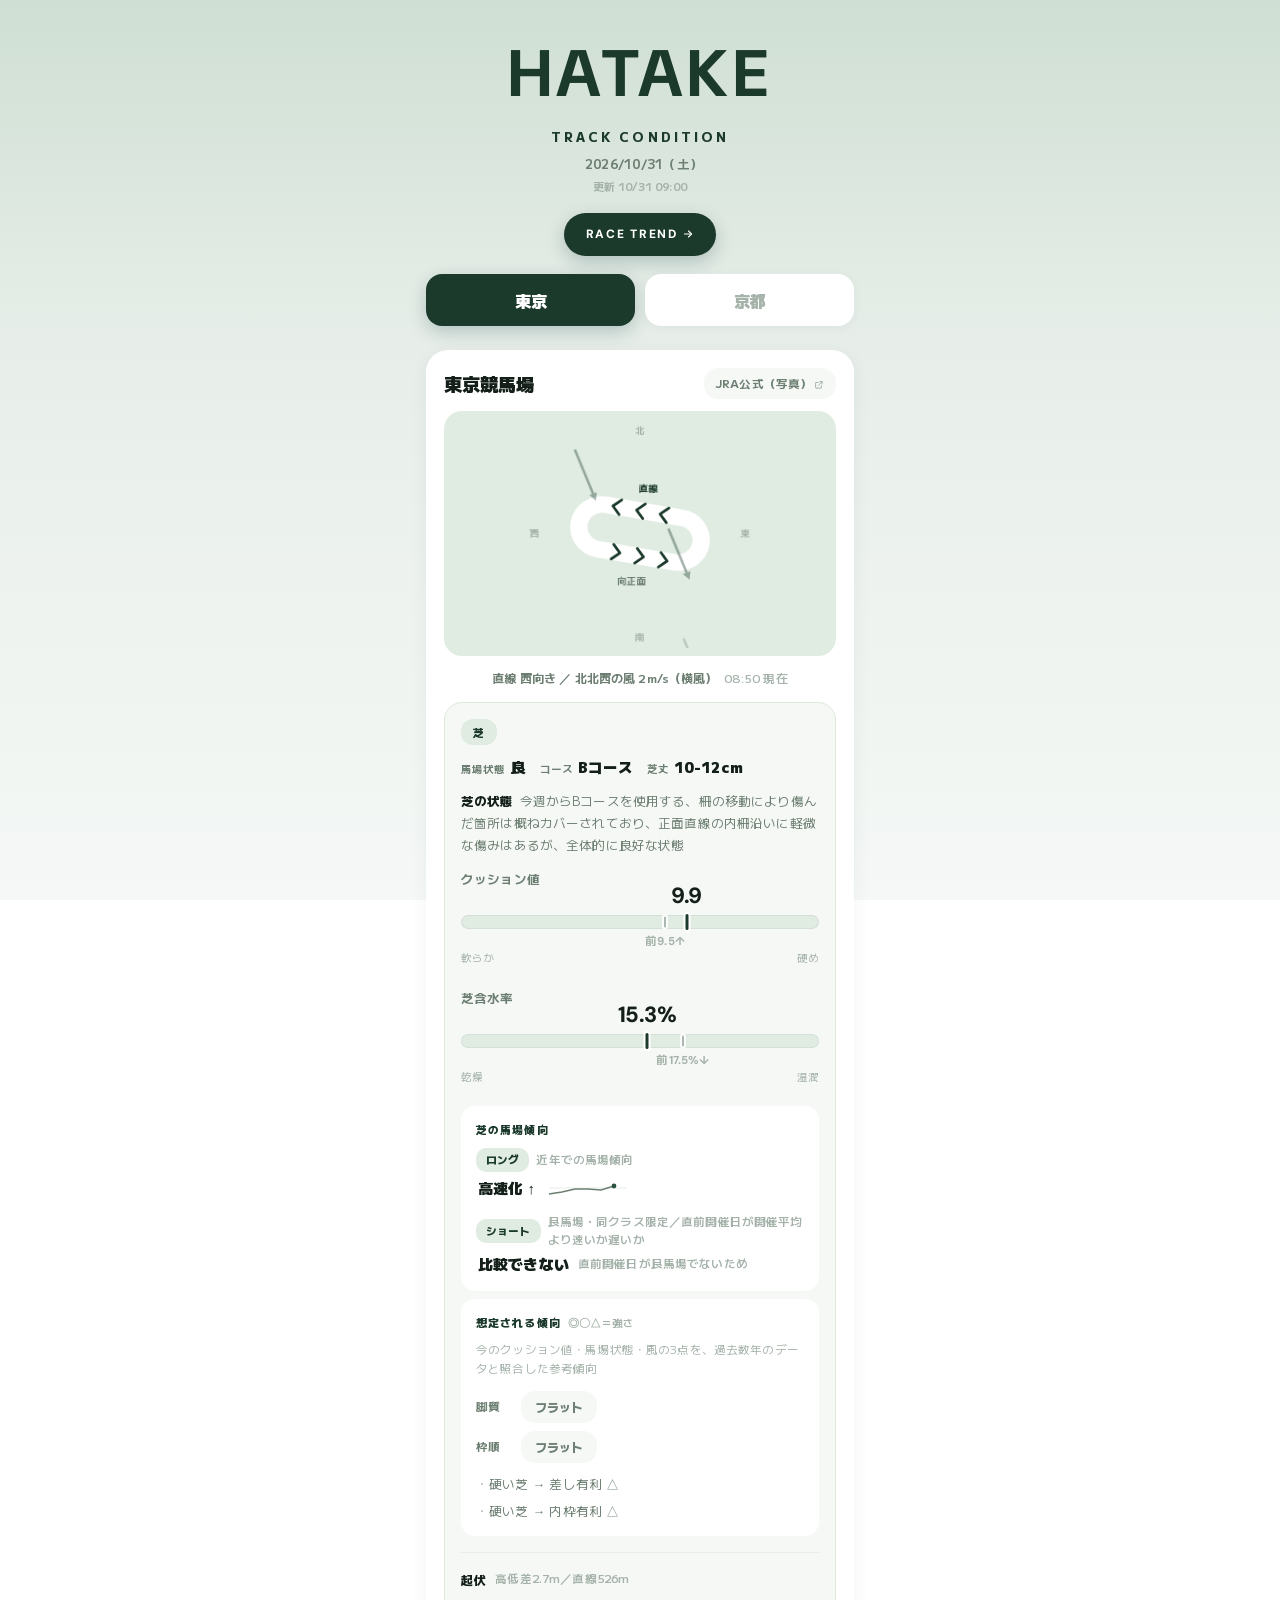
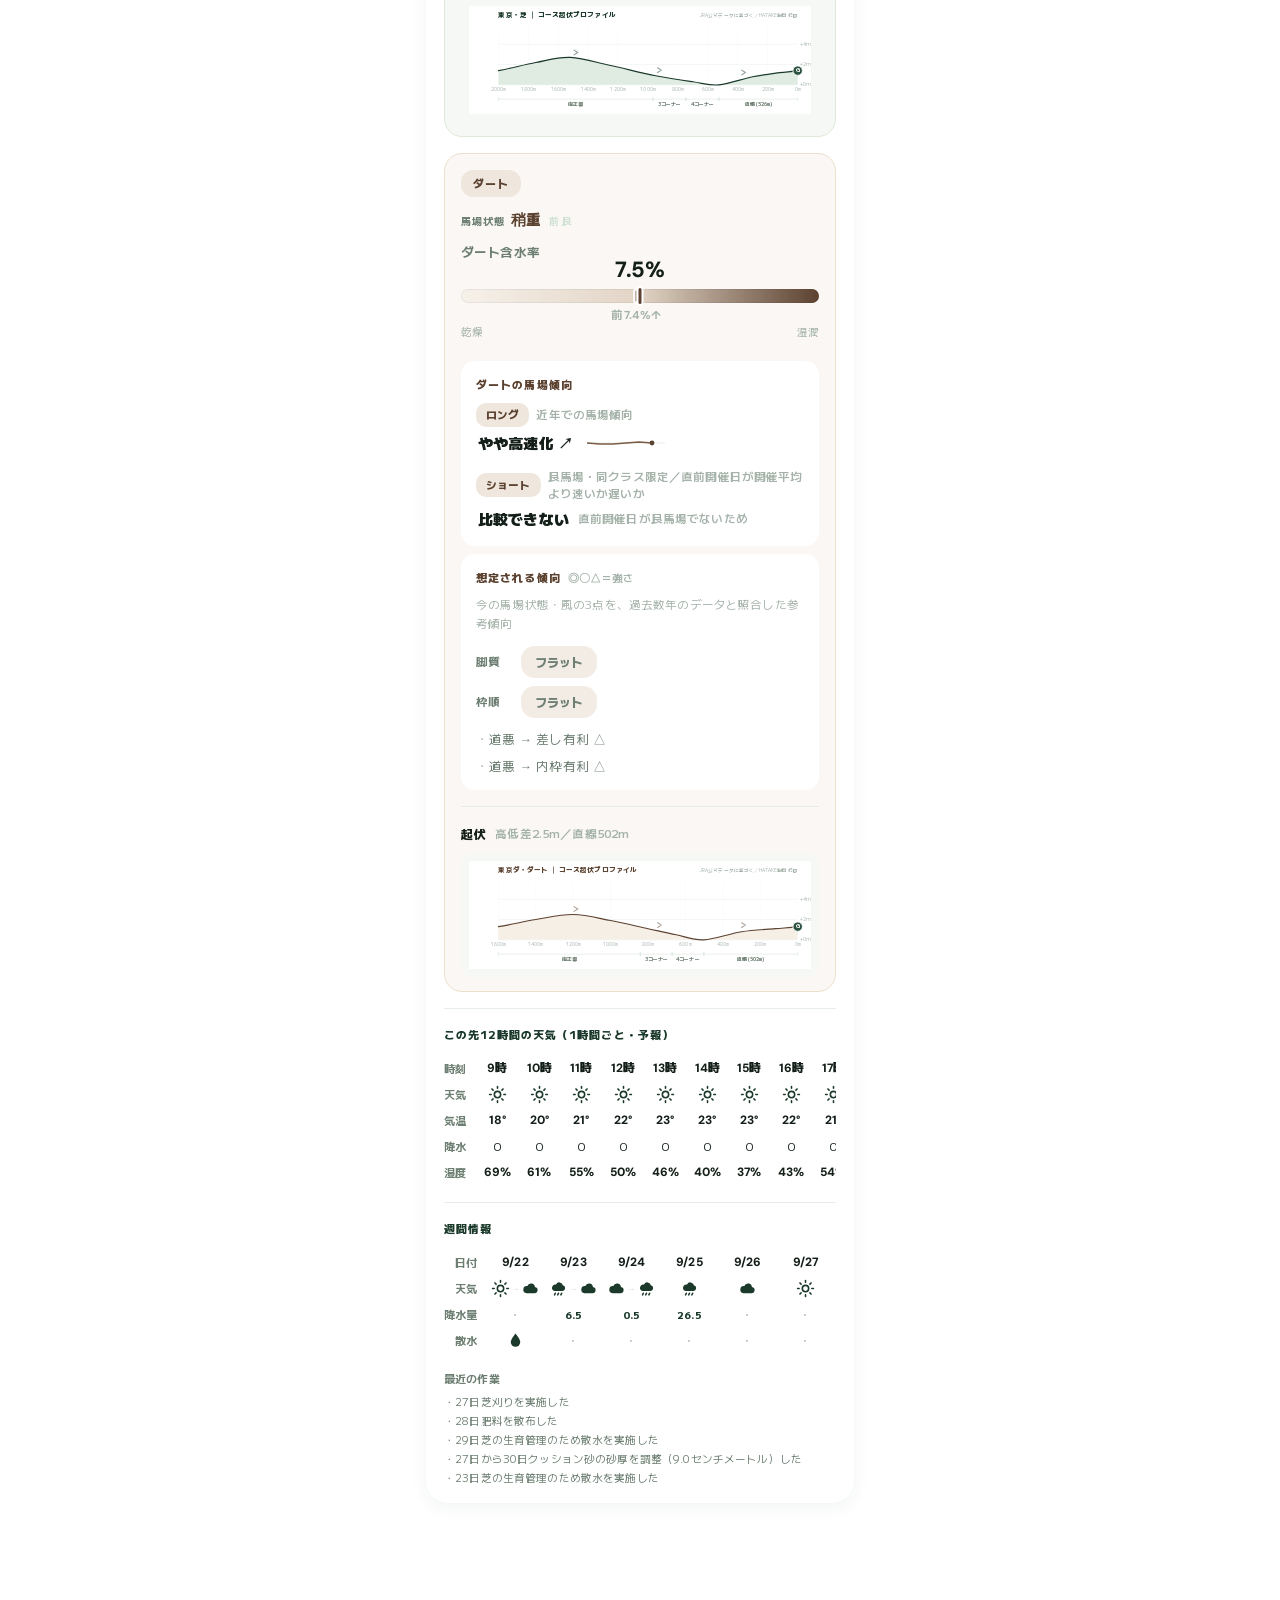
==== commit e90659fc: "cond 10/31 09:00" ====
--- a/condition.html
+++ b/condition.html
@@ -319,29 +319,29 @@
 </style><link rel="stylesheet" href="https://fonts.googleapis.com/css2?family=M+PLUS+2:wght@400;500;700;800;900&family=DM+Sans:wght@500;700;800&display=swap"></head>
 <body><div class="wrap">
 <div class="top"><svg class="brand" viewBox="0 0 300 62" preserveAspectRatio="xMidYMid meet"><text x="150" y="48" text-anchor="middle">HATAKE</text></svg>
-<h1>TRACK CONDITION<span class="dt">2026/10/31（土）</span><span class="upd">更新 10/31 07:44</span></h1></div>
+<h1>TRACK CONDITION<span class="dt">2026/10/31（土）</span><span class="upd">更新 10/31 09:00</span></h1></div>
 <div class="pagenav"><a class="navbtn" href="./race.html">RACE TREND <svg class="ic ic-arr" viewBox="0 0 24 24" width="1em" height="1em" fill="none" stroke="currentColor" stroke-width="2.2" stroke-linecap="round" stroke-linejoin="round" aria-hidden="true"><path d="M5 12h14"/><path d="M13 6l6 6-6 6"/></svg></a></div>
 <div class="vennav"><button class="vbtn active" data-t="v0">東京</button><button class="vbtn" data-t="v1">京都</button></div><div class="card vpane on" data-v="v0" id="v0">
 <div class="ch"><span class="nm">東京競馬場</span><a class="lk" href="https://www.jra.go.jp/keiba/baba/index.html" target="_blank" rel="noopener">JRA公式（写真）<svg class="ic ic-ext" viewBox="0 0 24 24" width="1em" height="1em" fill="none" stroke="currentColor" stroke-width="2" stroke-linecap="round" stroke-linejoin="round" aria-hidden="true"><path d="M14 4h6v6"/><path d="M20 4l-9 9"/><path d="M18 14v5a1 1 0 0 1-1 1H5a1 1 0 0 1-1-1V7a1 1 0 0 1 1-1h5"/></svg></a></div>
 <div class="body">
-<div class="visual"><canvas class="trk" data-br="280" data-turn="1" data-sp="1.1" data-di="45"></canvas><div class="wl">直線 西向き ／ 北東の風 1m/s（横風）<span class="tm">07:30 現在</span></div></div>
+<div class="visual"><canvas class="trk" data-br="280" data-turn="1" data-sp="1.5" data-di="338"></canvas><div class="wl">直線 西向き ／ 北北西の風 2m/s（横風）<span class="tm">08:50 現在</span></div></div>
 <div class="right">
   <div class="grp turf"><div class="gtag">芝</div><div class="bstate"><span class="bs-k">馬場状態</span><span class="bs-v ">良</span><span class="bs-k">コース</span><span class="bs-v">Bコース</span><span class="bs-k">芝丈</span><span class="bs-v">10-12cm</span></div><div class="tsin"><span class="tsl">芝の状態</span>今週からBコースを使用する、柵の移動により傷んだ箇所は概ねカバーされており、正面直線の内柵沿いに軽微な傷みはあるが、全体的に良好な状態</div><div class="gau"><div class="glab">クッション値</div><div class="gbar" style="background:linear-gradient(90deg,#f6f8f6,#cde0d2,#1b3a2b)"><span class="gval" style="left:63%">9.9</span><span class="gm" style="left:63%"></span><span class="gm gp" style="left:57%"></span><span class="gpval" style="left:57%">前9.5↑</span></div><div class="ge"><span>軟らか</span><span>硬め</span></div></div><div class="gau"><div class="glab">芝含水率</div><div class="gbar" style="background:linear-gradient(90deg,#f6f8f6,#cde0d2,#1b3a2b)"><span class="gval" style="left:52%">15.3%</span><span class="gm" style="left:52%"></span><span class="gm gp" style="left:62%"></span><span class="gpval" style="left:62%">前17.5%↓</span></div><div class="ge"><span>乾燥</span><span>湿潤</span></div></div><div class="babatrend"><div class="bt-h">芝の馬場傾向</div><div class="bt-item"><div class="bt-top"><span class="bt-k">ロング</span><span class="bt-d">近年での馬場傾向</span></div><div class="bt-bot"><span class="bt-tag" style="color:#2c5340">高速化 ↑</span><svg class="spk" viewBox="0 0 84 22"><line x1="3" y1="11" x2="81" y2="11" stroke="#e7eee9"/><polyline points="3,17 16,15 29,12 42,12 55,13 68,9" fill="none" stroke="#6d7f72" stroke-width="1.5"/><circle cx="68" cy="9" r="2.4" fill="#2c5340"/></svg></div></div><div class="bt-item"><div class="bt-top"><span class="bt-k">ショート</span><span class="bt-d">良馬場・同クラス限定／直前開催日が開催平均より速いか遅いか</span></div><div class="bt-bot"><span class="bt-tag" style="color:#a5b3aa">比較できない</span><span class="bt-d">直前開催日が良馬場でないため</span></div></div></div><div class="tend"><div class="tend-h">想定される傾向<span class="tlg">◎〇△＝強さ</span></div><div class="tnote">今のクッション値・馬場状態・風の3点を、過去数年のデータと照合した参考傾向</div><div class="tpills"><span class="tk">脚質</span><span class="tpill n">フラット</span><span class="tk">枠順</span><span class="tpill n">フラット</span></div><div class="tfxs"><span class="tfx">硬い芝 → 差し有利 △</span><span class="tfx">硬い芝 → 内枠有利 △</span></div></div><div class="course"><div class="c-h">起伏 <span class="c-sub">高低差2.7m／直線526m</span></div><div class="c-svg"><svg viewBox="0 0 720 228" xmlns="http://www.w3.org/2000/svg" font-family="'Hiragino Kaku Gothic ProN','Yu Gothic',Meiryo,sans-serif" style="max-width:100%;height:auto"><rect x="0" y="0" width="720" height="228" fill="#ffffff"/><text x="62" y="24" font-size="14" font-weight="800" fill="#1b3a2b">東京・芝 ｜ コース起伏プロファイル</text><text x="692" y="24" font-size="9.5" fill="#a5b3aa" text-anchor="end">JRA公式データに基づく／HATAKE独自作図</text><line x1="62" y1="166.0" x2="692" y2="166.0" stroke="#e7eee9"/><text x="697" y="169.0" font-size="10" fill="#a5b3aa">+0m</text><line x1="62" y1="123.2" x2="692" y2="123.2" stroke="#e7eee9"/><text x="697" y="126.2" font-size="10" fill="#a5b3aa">+2m</text><line x1="62" y1="80.5" x2="692" y2="80.5" stroke="#e7eee9"/><text x="697" y="83.5" font-size="10" fill="#a5b3aa">+4m</text><line x1="692.0" y1="42" x2="692.0" y2="166" stroke="#f6f8f6"/><text x="692.0" y="180" font-size="9.5" fill="#a5b3aa" text-anchor="middle">0m</text><line x1="629.0" y1="42" x2="629.0" y2="166" stroke="#f6f8f6"/><text x="629.0" y="180" font-size="9.5" fill="#a5b3aa" text-anchor="middle">200m</text><line x1="566.0" y1="42" x2="566.0" y2="166" stroke="#f6f8f6"/><text x="566.0" y="180" font-size="9.5" fill="#a5b3aa" text-anchor="middle">400m</text><line x1="503.0" y1="42" x2="503.0" y2="166" stroke="#f6f8f6"/><text x="503.0" y="180" font-size="9.5" fill="#a5b3aa" text-anchor="middle">600m</text><line x1="440.0" y1="42" x2="440.0" y2="166" stroke="#f6f8f6"/><text x="440.0" y="180" font-size="9.5" fill="#a5b3aa" text-anchor="middle">800m</text><line x1="377.0" y1="42" x2="377.0" y2="166" stroke="#f6f8f6"/><text x="377.0" y="180" font-size="9.5" fill="#a5b3aa" text-anchor="middle">1000m</text><line x1="314.0" y1="42" x2="314.0" y2="166" stroke="#f6f8f6"/><text x="314.0" y="180" font-size="9.5" fill="#a5b3aa" text-anchor="middle">1200m</text><line x1="251.0" y1="42" x2="251.0" y2="166" stroke="#f6f8f6"/><text x="251.0" y="180" font-size="9.5" fill="#a5b3aa" text-anchor="middle">1400m</text><line x1="188.0" y1="42" x2="188.0" y2="166" stroke="#f6f8f6"/><text x="188.0" y="180" font-size="9.5" fill="#a5b3aa" text-anchor="middle">1600m</text><line x1="125.0" y1="42" x2="125.0" y2="166" stroke="#f6f8f6"/><text x="125.0" y="180" font-size="9.5" fill="#a5b3aa" text-anchor="middle">1800m</text><line x1="62.0" y1="42" x2="62.0" y2="166" stroke="#f6f8f6"/><text x="62.0" y="180" font-size="9.5" fill="#a5b3aa" text-anchor="middle">2000m</text><path d="M 62.0,136.1 C 88.2,131.4 115.5,123.6 140.8,119.0 C 165.9,114.3 186.9,107.2 213.2,108.3 C 239.4,109.3 268.3,119.0 298.2,125.4 C 328.2,131.8 363.9,141.1 392.8,146.8 C 421.6,152.5 449.2,156.4 471.5,159.6 C 493.8,162.8 505.3,167.8 526.3,166.0 C 547.3,164.2 576.2,153.2 597.5,148.9 C 618.8,144.6 638.4,142.5 654.2,140.3 C 669.9,138.2 679.4,138.6 692.0,136.1 L 692.0,166.0 L 62.0,166.0 Z" fill="#e0ece2" stroke="none"/><path d="M 62.0,136.1 C 88.2,131.4 115.5,123.6 140.8,119.0 C 165.9,114.3 186.9,107.2 213.2,108.3 C 239.4,109.3 268.3,119.0 298.2,125.4 C 328.2,131.8 363.9,141.1 392.8,146.8 C 421.6,152.5 449.2,156.4 471.5,159.6 C 493.8,162.8 505.3,167.8 526.3,166.0 C 547.3,164.2 576.2,153.2 597.5,148.9 C 618.8,144.6 638.4,142.5 654.2,140.3 C 669.9,138.2 679.4,138.6 692.0,136.1" fill="none" stroke="#1b3a2b" stroke-width="2.4" stroke-linejoin="round" stroke-linecap="round"/><polyline points="221,93 229,98 221,103" fill="none" stroke="#1b3a2b" stroke-width="2.2" stroke-linecap="round" stroke-linejoin="round" opacity="0.5"/><polyline points="397,130 405,135 397,140" fill="none" stroke="#1b3a2b" stroke-width="2.2" stroke-linecap="round" stroke-linejoin="round" opacity="0.5"/><polyline points="574,135 582,140 574,145" fill="none" stroke="#1b3a2b" stroke-width="2.2" stroke-linecap="round" stroke-linejoin="round" opacity="0.5"/><circle cx="692.0" cy="136.1" r="10" fill="#2c5340" stroke="#fff" stroke-width="2"/><text x="692.0" y="139.7" font-size="11.5" font-weight="800" fill="#fff" text-anchor="middle">G</text><line x1="62.0" y1="196" x2="387.0" y2="196" stroke="#cde0d2"/><line x1="62.0" y1="192" x2="62.0" y2="200" stroke="#cde0d2"/><line x1="387.0" y1="192" x2="387.0" y2="200" stroke="#cde0d2"/><text x="224.5" y="211" font-size="10.5" fill="#6d7f72" text-anchor="middle" font-weight="700">向正面</text><line x1="387.0" y1="196" x2="456.7" y2="196" stroke="#cde0d2"/><line x1="387.0" y1="192" x2="387.0" y2="200" stroke="#cde0d2"/><line x1="456.7" y1="192" x2="456.7" y2="200" stroke="#cde0d2"/><text x="421.9" y="211" font-size="10.5" fill="#6d7f72" text-anchor="middle" font-weight="700">3コーナー</text><line x1="456.7" y1="196" x2="526.3" y2="196" stroke="#cde0d2"/><line x1="456.7" y1="192" x2="456.7" y2="200" stroke="#cde0d2"/><line x1="526.3" y1="192" x2="526.3" y2="200" stroke="#cde0d2"/><text x="491.5" y="211" font-size="10.5" fill="#6d7f72" text-anchor="middle" font-weight="700">4コーナー</text><line x1="526.3" y1="196" x2="692.0" y2="196" stroke="#cde0d2"/><line x1="526.3" y1="192" x2="526.3" y2="200" stroke="#cde0d2"/><line x1="692.0" y1="192" x2="692.0" y2="200" stroke="#cde0d2"/><text x="609.2" y="211" font-size="10.5" fill="#6d7f72" text-anchor="middle" font-weight="700">直線 (526m)</text></svg></div></div></div>
   <div class="grp dirt"><div class="gtag">ダート</div><div class="bstate"><span class="bs-k">馬場状態</span><span class="bs-v bad">稍重</span><s class="pmini">前 良</s></div><div class="gau"><div class="glab">ダート含水率</div><div class="gbar" style="background:linear-gradient(90deg,#f6f1ea,#e2d4c5,#5c4230)"><span class="gval" style="left:50%">7.5%</span><span class="gm" style="left:50%"></span><span class="gm gp" style="left:49%"></span><span class="gpval" style="left:49%">前7.4%↑</span></div><div class="ge"><span>乾燥</span><span>湿潤</span></div></div><div class="babatrend"><div class="bt-h">ダートの馬場傾向</div><div class="bt-item"><div class="bt-top"><span class="bt-k">ロング</span><span class="bt-d">近年での馬場傾向</span></div><div class="bt-bot"><span class="bt-tag" style="color:#d0821f">やや高速化 ↗</span><svg class="spk" viewBox="0 0 84 22"><line x1="3" y1="11" x2="81" y2="11" stroke="#e7eee9"/><polyline points="3,11 16,12 29,12 42,11 55,10 68,11" fill="none" stroke="#6d7f72" stroke-width="1.5"/><circle cx="68" cy="11" r="2.4" fill="#6b8390"/></svg></div></div><div class="bt-item"><div class="bt-top"><span class="bt-k">ショート</span><span class="bt-d">良馬場・同クラス限定／直前開催日が開催平均より速いか遅いか</span></div><div class="bt-bot"><span class="bt-tag" style="color:#a5b3aa">比較できない</span><span class="bt-d">直前開催日が良馬場でないため</span></div></div></div><div class="tend"><div class="tend-h">想定される傾向<span class="tlg">◎〇△＝強さ</span></div><div class="tnote">今の馬場状態・風の3点を、過去数年のデータと照合した参考傾向</div><div class="tpills"><span class="tk">脚質</span><span class="tpill n">フラット</span><span class="tk">枠順</span><span class="tpill n">フラット</span></div><div class="tfxs"><span class="tfx">道悪 → 差し有利 △</span><span class="tfx">道悪 → 内枠有利 △</span></div></div><div class="course"><div class="c-h">起伏 <span class="c-sub">高低差2.5m／直線502m</span></div><div class="c-svg"><svg viewBox="0 0 720 228" xmlns="http://www.w3.org/2000/svg" font-family="'Hiragino Kaku Gothic ProN','Yu Gothic',Meiryo,sans-serif" style="max-width:100%;height:auto"><rect x="0" y="0" width="720" height="228" fill="#ffffff"/><text x="62" y="24" font-size="14" font-weight="800" fill="#5c4230">東京ダ・ダート ｜ コース起伏プロファイル</text><text x="692" y="24" font-size="9.5" fill="#a5b3aa" text-anchor="end">JRA公式データに基づく／HATAKE独自作図</text><line x1="62" y1="166.0" x2="692" y2="166.0" stroke="#e7eee9"/><text x="697" y="169.0" font-size="10" fill="#a5b3aa">+0m</text><line x1="62" y1="123.2" x2="692" y2="123.2" stroke="#e7eee9"/><text x="697" y="126.2" font-size="10" fill="#a5b3aa">+2m</text><line x1="62" y1="80.5" x2="692" y2="80.5" stroke="#e7eee9"/><text x="697" y="83.5" font-size="10" fill="#a5b3aa">+4m</text><line x1="692.0" y1="42" x2="692.0" y2="166" stroke="#f6f8f6"/><text x="692.0" y="180" font-size="9.5" fill="#a5b3aa" text-anchor="middle">0m</text><line x1="613.2" y1="42" x2="613.2" y2="166" stroke="#f6f8f6"/><text x="613.2" y="180" font-size="9.5" fill="#a5b3aa" text-anchor="middle">200m</text><line x1="534.5" y1="42" x2="534.5" y2="166" stroke="#f6f8f6"/><text x="534.5" y="180" font-size="9.5" fill="#a5b3aa" text-anchor="middle">400m</text><line x1="455.8" y1="42" x2="455.8" y2="166" stroke="#f6f8f6"/><text x="455.8" y="180" font-size="9.5" fill="#a5b3aa" text-anchor="middle">600m</text><line x1="377.0" y1="42" x2="377.0" y2="166" stroke="#f6f8f6"/><text x="377.0" y="180" font-size="9.5" fill="#a5b3aa" text-anchor="middle">800m</text><line x1="298.2" y1="42" x2="298.2" y2="166" stroke="#f6f8f6"/><text x="298.2" y="180" font-size="9.5" fill="#a5b3aa" text-anchor="middle">1000m</text><line x1="219.5" y1="42" x2="219.5" y2="166" stroke="#f6f8f6"/><text x="219.5" y="180" font-size="9.5" fill="#a5b3aa" text-anchor="middle">1200m</text><line x1="140.8" y1="42" x2="140.8" y2="166" stroke="#f6f8f6"/><text x="140.8" y="180" font-size="9.5" fill="#a5b3aa" text-anchor="middle">1400m</text><line x1="62.0" y1="42" x2="62.0" y2="166" stroke="#f6f8f6"/><text x="62.0" y="180" font-size="9.5" fill="#a5b3aa" text-anchor="middle">1600m</text><path d="M 62.0,138.2 C 88.2,134.1 114.5,127.5 140.8,123.2 C 167.0,119.0 193.2,112.2 219.5,112.6 C 245.8,112.9 272.0,120.4 298.2,125.4 C 324.5,130.4 354.0,137.5 377.0,142.5 C 400.0,147.5 416.5,151.4 436.1,155.3 C 455.6,159.2 471.5,167.1 494.5,166.0 C 517.5,164.9 548.8,152.8 573.9,148.9 C 598.9,145.0 625.1,144.3 644.8,142.5 C 664.4,140.7 676.2,140.5 692.0,138.2 L 692.0,166.0 L 62.0,166.0 Z" fill="#f6efe6" stroke="none"/><path d="M 62.0,138.2 C 88.2,134.1 114.5,127.5 140.8,123.2 C 167.0,119.0 193.2,112.2 219.5,112.6 C 245.8,112.9 272.0,120.4 298.2,125.4 C 324.5,130.4 354.0,137.5 377.0,142.5 C 400.0,147.5 416.5,151.4 436.1,155.3 C 455.6,159.2 471.5,167.1 494.5,166.0 C 517.5,164.9 548.8,152.8 573.9,148.9 C 598.9,145.0 625.1,144.3 644.8,142.5 C 664.4,140.7 676.2,140.5 692.0,138.2" fill="none" stroke="#5c4230" stroke-width="2.4" stroke-linejoin="round" stroke-linecap="round"/><polyline points="221,96 229,101 221,106" fill="none" stroke="#5c4230" stroke-width="2.2" stroke-linecap="round" stroke-linejoin="round" opacity="0.5"/><polyline points="397,130 405,135 397,140" fill="none" stroke="#5c4230" stroke-width="2.2" stroke-linecap="round" stroke-linejoin="round" opacity="0.5"/><polyline points="574,130 582,135 574,140" fill="none" stroke="#5c4230" stroke-width="2.2" stroke-linecap="round" stroke-linejoin="round" opacity="0.5"/><circle cx="692.0" cy="138.2" r="10" fill="#2c5340" stroke="#fff" stroke-width="2"/><text x="692.0" y="141.8" font-size="11.5" font-weight="800" fill="#fff" text-anchor="middle">G</text><line x1="62.0" y1="196" x2="360.6" y2="196" stroke="#cde0d2"/><line x1="62.0" y1="192" x2="62.0" y2="200" stroke="#cde0d2"/><line x1="360.6" y1="192" x2="360.6" y2="200" stroke="#cde0d2"/><text x="211.3" y="211" font-size="10.5" fill="#6d7f72" text-anchor="middle" font-weight="700">向正面</text><line x1="360.6" y1="196" x2="427.6" y2="196" stroke="#cde0d2"/><line x1="360.6" y1="192" x2="360.6" y2="200" stroke="#cde0d2"/><line x1="427.6" y1="192" x2="427.6" y2="200" stroke="#cde0d2"/><text x="394.1" y="211" font-size="10.5" fill="#6d7f72" text-anchor="middle" font-weight="700">3コーナー</text><line x1="427.6" y1="196" x2="494.5" y2="196" stroke="#cde0d2"/><line x1="427.6" y1="192" x2="427.6" y2="200" stroke="#cde0d2"/><line x1="494.5" y1="192" x2="494.5" y2="200" stroke="#cde0d2"/><text x="461.0" y="211" font-size="10.5" fill="#6d7f72" text-anchor="middle" font-weight="700">4コーナー</text><line x1="494.5" y1="196" x2="692.0" y2="196" stroke="#cde0d2"/><line x1="494.5" y1="192" x2="494.5" y2="200" stroke="#cde0d2"/><line x1="692.0" y1="192" x2="692.0" y2="200" stroke="#cde0d2"/><text x="593.2" y="211" font-size="10.5" fill="#6d7f72" text-anchor="middle" font-weight="700">直線 (502m)</text></svg></div></div></div>
 </div>
 </div>
-<div class="today-wx"><div class="tw-h">この先12時間の天気（1時間ごと・予報）</div><div class="wsc"><div class="hgrid" style="grid-template-columns:auto repeat(12,minmax(38px,1fr))"><div class="hwlab">時刻</div><div class="hwc "><span class="hdt">7時</span></div><div class="hwc "><span class="hdt">8時</span></div><div class="hwc "><span class="hdt">9時</span></div><div class="hwc "><span class="hdt">10時</span></div><div class="hwc "><span class="hdt">11時</span></div><div class="hwc "><span class="hdt">12時</span></div><div class="hwc "><span class="hdt">13時</span></div><div class="hwc "><span class="hdt">14時</span></div><div class="hwc "><span class="hdt">15時</span></div><div class="hwc "><span class="hdt">16時</span></div><div class="hwc "><span class="hdt">17時</span></div><div class="hwc "><span class="hdt">18時</span></div><div class="hwlab">天気</div><div class="hwc "><svg class="wic" viewBox="0 0 24 24" fill="none" stroke="currentColor" stroke-width="2" stroke-linecap="round"><circle cx="12" cy="12" r="4"/><path d="M12 2v2M12 20v2M2 12h2M20 12h2M5 5l1.4 1.4M17.6 17.6L19 19M19 5l-1.4 1.4M6.4 17.6L5 19"/></svg></div><div class="hwc "><svg class="wic" viewBox="0 0 24 24" fill="none" stroke="currentColor" stroke-width="2" stroke-linecap="round"><circle cx="12" cy="12" r="4"/><path d="M12 2v2M12 20v2M2 12h2M20 12h2M5 5l1.4 1.4M17.6 17.6L19 19M19 5l-1.4 1.4M6.4 17.6L5 19"/></svg></div><div class="hwc "><svg class="wic" viewBox="0 0 24 24" fill="none" stroke="currentColor" stroke-width="2" stroke-linecap="round"><circle cx="12" cy="12" r="4"/><path d="M12 2v2M12 20v2M2 12h2M20 12h2M5 5l1.4 1.4M17.6 17.6L19 19M19 5l-1.4 1.4M6.4 17.6L5 19"/></svg></div><div class="hwc "><svg class="wic" viewBox="0 0 24 24" fill="none" stroke="currentColor" stroke-width="2" stroke-linecap="round"><circle cx="12" cy="12" r="4"/><path d="M12 2v2M12 20v2M2 12h2M20 12h2M5 5l1.4 1.4M17.6 17.6L19 19M19 5l-1.4 1.4M6.4 17.6L5 19"/></svg></div><div class="hwc "><svg class="wic" viewBox="0 0 24 24" fill="none" stroke="currentColor" stroke-width="2" stroke-linecap="round"><circle cx="12" cy="12" r="4"/><path d="M12 2v2M12 20v2M2 12h2M20 12h2M5 5l1.4 1.4M17.6 17.6L19 19M19 5l-1.4 1.4M6.4 17.6L5 19"/></svg></div><div class="hwc "><svg class="wic" viewBox="0 0 24 24" fill="none" stroke="currentColor" stroke-width="2" stroke-linecap="round"><circle cx="12" cy="12" r="4"/><path d="M12 2v2M12 20v2M2 12h2M20 12h2M5 5l1.4 1.4M17.6 17.6L19 19M19 5l-1.4 1.4M6.4 17.6L5 19"/></svg></div><div class="hwc "><svg class="wic" viewBox="0 0 24 24" fill="none" stroke="currentColor" stroke-width="2" stroke-linecap="round"><circle cx="12" cy="12" r="4"/><path d="M12 2v2M12 20v2M2 12h2M20 12h2M5 5l1.4 1.4M17.6 17.6L19 19M19 5l-1.4 1.4M6.4 17.6L5 19"/></svg></div><div class="hwc "><svg class="wic" viewBox="0 0 24 24" fill="none" stroke="currentColor" stroke-width="2" stroke-linecap="round"><circle cx="12" cy="12" r="4"/><path d="M12 2v2M12 20v2M2 12h2M20 12h2M5 5l1.4 1.4M17.6 17.6L19 19M19 5l-1.4 1.4M6.4 17.6L5 19"/></svg></div><div class="hwc "><svg class="wic" viewBox="0 0 24 24" fill="none" stroke="currentColor" stroke-width="2" stroke-linecap="round"><circle cx="12" cy="12" r="4"/><path d="M12 2v2M12 20v2M2 12h2M20 12h2M5 5l1.4 1.4M17.6 17.6L19 19M19 5l-1.4 1.4M6.4 17.6L5 19"/></svg></div><div class="hwc "><svg class="wic" viewBox="0 0 24 24" fill="none" stroke="currentColor" stroke-width="2" stroke-linecap="round"><circle cx="12" cy="12" r="4"/><path d="M12 2v2M12 20v2M2 12h2M20 12h2M5 5l1.4 1.4M17.6 17.6L19 19M19 5l-1.4 1.4M6.4 17.6L5 19"/></svg></div><div class="hwc "><svg class="wic" viewBox="0 0 24 24" fill="none" stroke="currentColor" stroke-width="2" stroke-linecap="round"><circle cx="12" cy="12" r="4"/><path d="M12 2v2M12 20v2M2 12h2M20 12h2M5 5l1.4 1.4M17.6 17.6L19 19M19 5l-1.4 1.4M6.4 17.6L5 19"/></svg></div><div class="hwc "><svg class="wic" viewBox="0 0 24 24" fill="none" stroke="currentColor" stroke-width="2" stroke-linecap="round"><circle cx="12" cy="12" r="4"/><path d="M12 2v2M12 20v2M2 12h2M20 12h2M5 5l1.4 1.4M17.6 17.6L19 19M19 5l-1.4 1.4M6.4 17.6L5 19"/></svg></div><div class="hwlab">気温</div><div class="hwc num">12°</div><div class="hwc num">15°</div><div class="hwc num">18°</div><div class="hwc num">20°</div><div class="hwc num">22°</div><div class="hwc num">23°</div><div class="hwc num">23°</div><div class="hwc num">23°</div><div class="hwc num">23°</div><div class="hwc num">22°</div><div class="hwc num">20°</div><div class="hwc num">19°</div><div class="hwlab">降水</div><div class="hwc ">0</div><div class="hwc ">0</div><div class="hwc ">0</div><div class="hwc ">0</div><div class="hwc ">0</div><div class="hwc ">0</div><div class="hwc ">0</div><div class="hwc ">0</div><div class="hwc ">0</div><div class="hwc ">0</div><div class="hwc ">0</div><div class="hwc ">0</div><div class="hwlab">湿度</div><div class="hwc num">93%</div><div class="hwc num">83%</div><div class="hwc num">68%</div><div class="hwc num">60%</div><div class="hwc num">53%</div><div class="hwc num">48%</div><div class="hwc num">43%</div><div class="hwc num">39%</div><div class="hwc num">37%</div><div class="hwc num">43%</div><div class="hwc num">62%</div><div class="hwc num">59%</div></div></div></div>
+<div class="today-wx"><div class="tw-h">この先12時間の天気（1時間ごと・予報）</div><div class="wsc"><div class="hgrid" style="grid-template-columns:auto repeat(12,minmax(38px,1fr))"><div class="hwlab">時刻</div><div class="hwc "><span class="hdt">9時</span></div><div class="hwc "><span class="hdt">10時</span></div><div class="hwc "><span class="hdt">11時</span></div><div class="hwc "><span class="hdt">12時</span></div><div class="hwc "><span class="hdt">13時</span></div><div class="hwc "><span class="hdt">14時</span></div><div class="hwc "><span class="hdt">15時</span></div><div class="hwc "><span class="hdt">16時</span></div><div class="hwc "><span class="hdt">17時</span></div><div class="hwc "><span class="hdt">18時</span></div><div class="hwc "><span class="hdt">19時</span></div><div class="hwc "><span class="hdt">20時</span></div><div class="hwlab">天気</div><div class="hwc "><svg class="wic" viewBox="0 0 24 24" fill="none" stroke="currentColor" stroke-width="2" stroke-linecap="round"><circle cx="12" cy="12" r="4"/><path d="M12 2v2M12 20v2M2 12h2M20 12h2M5 5l1.4 1.4M17.6 17.6L19 19M19 5l-1.4 1.4M6.4 17.6L5 19"/></svg></div><div class="hwc "><svg class="wic" viewBox="0 0 24 24" fill="none" stroke="currentColor" stroke-width="2" stroke-linecap="round"><circle cx="12" cy="12" r="4"/><path d="M12 2v2M12 20v2M2 12h2M20 12h2M5 5l1.4 1.4M17.6 17.6L19 19M19 5l-1.4 1.4M6.4 17.6L5 19"/></svg></div><div class="hwc "><svg class="wic" viewBox="0 0 24 24" fill="none" stroke="currentColor" stroke-width="2" stroke-linecap="round"><circle cx="12" cy="12" r="4"/><path d="M12 2v2M12 20v2M2 12h2M20 12h2M5 5l1.4 1.4M17.6 17.6L19 19M19 5l-1.4 1.4M6.4 17.6L5 19"/></svg></div><div class="hwc "><svg class="wic" viewBox="0 0 24 24" fill="none" stroke="currentColor" stroke-width="2" stroke-linecap="round"><circle cx="12" cy="12" r="4"/><path d="M12 2v2M12 20v2M2 12h2M20 12h2M5 5l1.4 1.4M17.6 17.6L19 19M19 5l-1.4 1.4M6.4 17.6L5 19"/></svg></div><div class="hwc "><svg class="wic" viewBox="0 0 24 24" fill="none" stroke="currentColor" stroke-width="2" stroke-linecap="round"><circle cx="12" cy="12" r="4"/><path d="M12 2v2M12 20v2M2 12h2M20 12h2M5 5l1.4 1.4M17.6 17.6L19 19M19 5l-1.4 1.4M6.4 17.6L5 19"/></svg></div><div class="hwc "><svg class="wic" viewBox="0 0 24 24" fill="none" stroke="currentColor" stroke-width="2" stroke-linecap="round"><circle cx="12" cy="12" r="4"/><path d="M12 2v2M12 20v2M2 12h2M20 12h2M5 5l1.4 1.4M17.6 17.6L19 19M19 5l-1.4 1.4M6.4 17.6L5 19"/></svg></div><div class="hwc "><svg class="wic" viewBox="0 0 24 24" fill="none" stroke="currentColor" stroke-width="2" stroke-linecap="round"><circle cx="12" cy="12" r="4"/><path d="M12 2v2M12 20v2M2 12h2M20 12h2M5 5l1.4 1.4M17.6 17.6L19 19M19 5l-1.4 1.4M6.4 17.6L5 19"/></svg></div><div class="hwc "><svg class="wic" viewBox="0 0 24 24" fill="none" stroke="currentColor" stroke-width="2" stroke-linecap="round"><circle cx="12" cy="12" r="4"/><path d="M12 2v2M12 20v2M2 12h2M20 12h2M5 5l1.4 1.4M17.6 17.6L19 19M19 5l-1.4 1.4M6.4 17.6L5 19"/></svg></div><div class="hwc "><svg class="wic" viewBox="0 0 24 24" fill="none" stroke="currentColor" stroke-width="2" stroke-linecap="round"><circle cx="12" cy="12" r="4"/><path d="M12 2v2M12 20v2M2 12h2M20 12h2M5 5l1.4 1.4M17.6 17.6L19 19M19 5l-1.4 1.4M6.4 17.6L5 19"/></svg></div><div class="hwc "><svg class="wic" viewBox="0 0 24 24" fill="none" stroke="currentColor" stroke-width="2" stroke-linecap="round"><circle cx="12" cy="12" r="4"/><path d="M12 2v2M12 20v2M2 12h2M20 12h2M5 5l1.4 1.4M17.6 17.6L19 19M19 5l-1.4 1.4M6.4 17.6L5 19"/></svg></div><div class="hwc "><svg class="wic" viewBox="0 0 24 24" fill="none" stroke="currentColor" stroke-width="2" stroke-linecap="round"><circle cx="12" cy="12" r="4"/><path d="M12 2v2M12 20v2M2 12h2M20 12h2M5 5l1.4 1.4M17.6 17.6L19 19M19 5l-1.4 1.4M6.4 17.6L5 19"/></svg></div><div class="hwc "><svg class="wic" viewBox="0 0 24 24" fill="none" stroke="currentColor" stroke-width="2" stroke-linecap="round"><circle cx="12" cy="12" r="4"/><path d="M12 2v2M12 20v2M2 12h2M20 12h2M5 5l1.4 1.4M17.6 17.6L19 19M19 5l-1.4 1.4M6.4 17.6L5 19"/></svg></div><div class="hwlab">気温</div><div class="hwc num">18°</div><div class="hwc num">20°</div><div class="hwc num">21°</div><div class="hwc num">22°</div><div class="hwc num">23°</div><div class="hwc num">23°</div><div class="hwc num">23°</div><div class="hwc num">22°</div><div class="hwc num">21°</div><div class="hwc num">19°</div><div class="hwc num">18°</div><div class="hwc num">17°</div><div class="hwlab">降水</div><div class="hwc ">0</div><div class="hwc ">0</div><div class="hwc ">0</div><div class="hwc ">0</div><div class="hwc ">0</div><div class="hwc ">0</div><div class="hwc ">0</div><div class="hwc ">0</div><div class="hwc ">0</div><div class="hwc ">0</div><div class="hwc ">0</div><div class="hwc ">0</div><div class="hwlab">湿度</div><div class="hwc num">69%</div><div class="hwc num">61%</div><div class="hwc num">55%</div><div class="hwc num">50%</div><div class="hwc num">46%</div><div class="hwc num">40%</div><div class="hwc num">37%</div><div class="hwc num">43%</div><div class="hwc num">54%</div><div class="hwc num">61%</div><div class="hwc num">56%</div><div class="hwc num">66%</div></div></div></div>
 <div class="wsec"><div class="wst">週間情報</div><div class="wsc"><div class="week" style="grid-template-columns:auto repeat(10,minmax(54px,1fr))"><div class="wlab">日付</div><div class="wc"><span class="wdt">9/22</span></div><div class="wc"><span class="wdt">9/23</span></div><div class="wc"><span class="wdt">9/24</span></div><div class="wc"><span class="wdt">9/25</span></div><div class="wc"><span class="wdt">9/26</span></div><div class="wc"><span class="wdt">9/27</span></div><div class="wc"><span class="wdt">9/28</span></div><div class="wc"><span class="wdt">9/29</span></div><div class="wc"><span class="wdt">9/30</span></div><div class="wc today te"><span class="wdt">10/1</span></div><div class="wlab">天気</div><div class="wc"><svg class="wic" viewBox="0 0 24 24" fill="none" stroke="currentColor" stroke-width="2" stroke-linecap="round"><circle cx="12" cy="12" r="4"/><path d="M12 2v2M12 20v2M2 12h2M20 12h2M5 5l1.4 1.4M17.6 17.6L19 19M19 5l-1.4 1.4M6.4 17.6L5 19"/></svg><span class="warr">→</span><svg class="wic" viewBox="0 0 24 24" fill="currentColor"><path d="M7 18h10a4 4 0 0 0 .6-7.95 5 5 0 0 0-9.6-1.2A3.5 3.5 0 0 0 7 18z"/></svg></div><div class="wc"><svg class="wic" viewBox="0 0 24 24"><path fill="currentColor" d="M7 15h10a3.5 3.5 0 0 0 .5-6.95 4.5 4.5 0 0 0-8.6-1.05A3 3 0 0 0 7 15z"/><path stroke="currentColor" stroke-width="2" stroke-linecap="round" d="M8 18l-1 2M12 18l-1 2M16 18l-1 2"/></svg><span class="warr">→</span><svg class="wic" viewBox="0 0 24 24" fill="currentColor"><path d="M7 18h10a4 4 0 0 0 .6-7.95 5 5 0 0 0-9.6-1.2A3.5 3.5 0 0 0 7 18z"/></svg></div><div class="wc"><svg class="wic" viewBox="0 0 24 24" fill="currentColor"><path d="M7 18h10a4 4 0 0 0 .6-7.95 5 5 0 0 0-9.6-1.2A3.5 3.5 0 0 0 7 18z"/></svg><span class="warr">→</span><svg class="wic" viewBox="0 0 24 24"><path fill="currentColor" d="M7 15h10a3.5 3.5 0 0 0 .5-6.95 4.5 4.5 0 0 0-8.6-1.05A3 3 0 0 0 7 15z"/><path stroke="currentColor" stroke-width="2" stroke-linecap="round" d="M8 18l-1 2M12 18l-1 2M16 18l-1 2"/></svg></div><div class="wc"><svg class="wic" viewBox="0 0 24 24"><path fill="currentColor" d="M7 15h10a3.5 3.5 0 0 0 .5-6.95 4.5 4.5 0 0 0-8.6-1.05A3 3 0 0 0 7 15z"/><path stroke="currentColor" stroke-width="2" stroke-linecap="round" d="M8 18l-1 2M12 18l-1 2M16 18l-1 2"/></svg></div><div class="wc"><svg class="wic" viewBox="0 0 24 24" fill="currentColor"><path d="M7 18h10a4 4 0 0 0 .6-7.95 5 5 0 0 0-9.6-1.2A3.5 3.5 0 0 0 7 18z"/></svg></div><div class="wc"><svg class="wic" viewBox="0 0 24 24" fill="none" stroke="currentColor" stroke-width="2" stroke-linecap="round"><circle cx="12" cy="12" r="4"/><path d="M12 2v2M12 20v2M2 12h2M20 12h2M5 5l1.4 1.4M17.6 17.6L19 19M19 5l-1.4 1.4M6.4 17.6L5 19"/></svg></div><div class="wc"><svg class="wic" viewBox="0 0 24 24" fill="currentColor"><path d="M7 18h10a4 4 0 0 0 .6-7.95 5 5 0 0 0-9.6-1.2A3.5 3.5 0 0 0 7 18z"/></svg><span class="warr">→</span><svg class="wic" viewBox="0 0 24 24"><path fill="currentColor" d="M7 15h10a3.5 3.5 0 0 0 .5-6.95 4.5 4.5 0 0 0-8.6-1.05A3 3 0 0 0 7 15z"/><path stroke="currentColor" stroke-width="2" stroke-linecap="round" d="M8 18l-1 2M12 18l-1 2M16 18l-1 2"/></svg></div><div class="wc"><svg class="wic" viewBox="0 0 24 24" fill="currentColor"><path d="M7 18h10a4 4 0 0 0 .6-7.95 5 5 0 0 0-9.6-1.2A3.5 3.5 0 0 0 7 18z"/></svg><span class="warr">→</span><svg class="wic" viewBox="0 0 24 24"><path fill="currentColor" d="M7 15h10a3.5 3.5 0 0 0 .5-6.95 4.5 4.5 0 0 0-8.6-1.05A3 3 0 0 0 7 15z"/><path stroke="currentColor" stroke-width="2" stroke-linecap="round" d="M8 18l-1 2M12 18l-1 2M16 18l-1 2"/></svg></div><div class="wc"><span style="color:#a5b3aa">・</span></div><div class="wc today "><span style="color:#a5b3aa">・</span></div><div class="wlab">降水量</div><div class="wc">・</div><div class="wc"><span class="wr">6.5</span></div><div class="wc"><span class="wr">0.5</span></div><div class="wc"><span class="wr">26.5</span></div><div class="wc">・</div><div class="wc">・</div><div class="wc">・</div><div class="wc">・</div><div class="wc">・</div><div class="wc today ">・</div><div class="wlab">散水</div><div class="wc"><svg class="wic" viewBox="0 0 24 24" fill="currentColor"><path d="M12 3s6 7 6 11a6 6 0 0 1-12 0c0-4 6-11 6-11z"/></svg></div><div class="wc">・</div><div class="wc">・</div><div class="wc">・</div><div class="wc">・</div><div class="wc">・</div><div class="wc"><svg class="wic" viewBox="0 0 24 24" fill="currentColor"><path d="M12 3s6 7 6 11a6 6 0 0 1-12 0c0-4 6-11 6-11z"/></svg></div><div class="wc">・</div><div class="wc">・</div><div class="wc today be">・</div></div></div><div class="mt">最近の作業</div><div class="mi">・27日芝刈りを実施した</div><div class="mi">・28日肥料を散布した</div><div class="mi">・29日芝の生育管理のため散水を実施した</div><div class="mi">・27日から30日クッション砂の砂厚を調整（9.0センチメートル）した</div><div class="mi">・23日芝の生育管理のため散水を実施した</div></div>
 </div><div class="card vpane" data-v="v1" id="v1">
 <div class="ch"><span class="nm">京都競馬場</span><a class="lk" href="https://www.jra.go.jp/keiba/baba/index2.html" target="_blank" rel="noopener">JRA公式（写真）<svg class="ic ic-ext" viewBox="0 0 24 24" width="1em" height="1em" fill="none" stroke="currentColor" stroke-width="2" stroke-linecap="round" stroke-linejoin="round" aria-hidden="true"><path d="M14 4h6v6"/><path d="M20 4l-9 9"/><path d="M18 14v5a1 1 0 0 1-1 1H5a1 1 0 0 1-1-1V7a1 1 0 0 1 1-1h5"/></svg></a></div>
 <div class="body">
-<div class="visual"><canvas class="trk" data-br="60" data-turn="0" data-sp="0.6" data-di="88"></canvas><div class="wl">直線 東北東向き ／ 東の風 1m/s（無風）<span class="tm">07:30 現在</span></div></div>
+<div class="visual"><canvas class="trk" data-br="60" data-turn="0" data-sp="1.6" data-di="233"></canvas><div class="wl">直線 東北東向き ／ 南西の風 2m/s（追い風）<span class="tm">08:50 現在</span></div></div>
 <div class="right">
-  <div class="grp turf"><div class="gtag">芝</div><div class="bstate"><span class="bs-k">馬場状態</span><span class="bs-v ">良</span><span class="bs-k">コース</span><span class="bs-v">Bコース</span><span class="bs-k">芝丈</span><span class="bs-v">10-12cm</span></div><div class="tsin"><span class="tsl">芝の状態</span>今週からBコースを使用する、柵の移動により内柵沿いの傷みはカバーされ、全体的に概ね良好な状態</div><div class="gau"><div class="glab">クッション値</div><div class="gbar" style="background:linear-gradient(90deg,#f6f8f6,#cde0d2,#1b3a2b)"><span class="gval" style="left:54%">9.3</span><span class="gm" style="left:54%"></span><span class="gm gp" style="left:53%"></span><span class="gpval" style="left:53%">前9.2↑</span></div><div class="ge"><span>軟らか</span><span>硬め</span></div></div><div class="gau"><div class="glab">芝含水率</div><div class="gbar" style="background:linear-gradient(90deg,#f6f8f6,#cde0d2,#1b3a2b)"><span class="gval" style="left:13%">7.6%</span><span class="gm" style="left:13%"></span><span class="gm gp" style="left:26%"></span><span class="gpval" style="left:26%">前10.2%↓</span></div><div class="ge"><span>乾燥</span><span>湿潤</span></div></div><div class="babatrend"><div class="bt-h">芝の馬場傾向</div><div class="bt-item"><div class="bt-top"><span class="bt-k">ロング</span><span class="bt-d">近年での馬場傾向</span></div><div class="bt-bot"><span class="bt-tag" style="color:#2c5340">高速化 ↑</span><svg class="spk" viewBox="0 0 84 22"><line x1="3" y1="11" x2="81" y2="11" stroke="#e7eee9"/><polyline points="3,19 42,11 55,12 68,9" fill="none" stroke="#6d7f72" stroke-width="1.5"/><circle cx="68" cy="9" r="2.4" fill="#2c5340"/></svg></div></div></div><div class="tend"><div class="tend-h">想定される傾向<span class="tlg">◎〇△＝強さ</span></div><div class="tnote">今のクッション値・馬場状態・風の3点を、過去数年のデータと照合した参考傾向</div><div class="tpills"><span class="tk">脚質</span><span class="tpill n">フラット</span><span class="tk">枠順</span><span class="tmk">〇</span><span class="tpill out">外枠有利</span></div><div class="tfxs"><span class="tfx">軟らかい芝 → 前づけ有利 △</span><span class="tfx">軟らかい芝 → 外枠有利 ○</span></div></div><div class="course"><div class="c-h">起伏 内回り <span class="c-sub">高低差3.1m／直線328m</span></div><div class="c-svg"><svg viewBox="0 0 720 228" xmlns="http://www.w3.org/2000/svg" font-family="'Hiragino Kaku Gothic ProN','Yu Gothic',Meiryo,sans-serif" style="max-width:100%;height:auto"><rect x="0" y="0" width="720" height="228" fill="#ffffff"/><text x="62" y="24" font-size="14" font-weight="800" fill="#1b3a2b">京都(内)・芝 ｜ コース起伏プロファイル</text><text x="692" y="24" font-size="9.5" fill="#a5b3aa" text-anchor="end">JRA公式データに基づく／HATAKE独自作図</text><line x1="62" y1="166.0" x2="692" y2="166.0" stroke="#e7eee9"/><text x="697" y="169.0" font-size="10" fill="#a5b3aa">+0m</text><line x1="62" y1="123.2" x2="692" y2="123.2" stroke="#e7eee9"/><text x="697" y="126.2" font-size="10" fill="#a5b3aa">+2m</text><line x1="62" y1="80.5" x2="692" y2="80.5" stroke="#e7eee9"/><text x="697" y="83.5" font-size="10" fill="#a5b3aa">+4m</text><line x1="692.0" y1="42" x2="692.0" y2="166" stroke="#f6f8f6"/><text x="692.0" y="180" font-size="9.5" fill="#a5b3aa" text-anchor="middle">0m</text><line x1="629.0" y1="42" x2="629.0" y2="166" stroke="#f6f8f6"/><text x="629.0" y="180" font-size="9.5" fill="#a5b3aa" text-anchor="middle">200m</text><line x1="566.0" y1="42" x2="566.0" y2="166" stroke="#f6f8f6"/><text x="566.0" y="180" font-size="9.5" fill="#a5b3aa" text-anchor="middle">400m</text><line x1="503.0" y1="42" x2="503.0" y2="166" stroke="#f6f8f6"/><text x="503.0" y="180" font-size="9.5" fill="#a5b3aa" text-anchor="middle">600m</text><line x1="440.0" y1="42" x2="440.0" y2="166" stroke="#f6f8f6"/><text x="440.0" y="180" font-size="9.5" fill="#a5b3aa" text-anchor="middle">800m</text><line x1="377.0" y1="42" x2="377.0" y2="166" stroke="#f6f8f6"/><text x="377.0" y="180" font-size="9.5" fill="#a5b3aa" text-anchor="middle">1000m</text><line x1="314.0" y1="42" x2="314.0" y2="166" stroke="#f6f8f6"/><text x="314.0" y="180" font-size="9.5" fill="#a5b3aa" text-anchor="middle">1200m</text><line x1="251.0" y1="42" x2="251.0" y2="166" stroke="#f6f8f6"/><text x="251.0" y="180" font-size="9.5" fill="#a5b3aa" text-anchor="middle">1400m</text><line x1="188.0" y1="42" x2="188.0" y2="166" stroke="#f6f8f6"/><text x="188.0" y="180" font-size="9.5" fill="#a5b3aa" text-anchor="middle">1600m</text><line x1="125.0" y1="42" x2="125.0" y2="166" stroke="#f6f8f6"/><text x="125.0" y="180" font-size="9.5" fill="#a5b3aa" text-anchor="middle">1800m</text><line x1="62.0" y1="42" x2="62.0" y2="166" stroke="#f6f8f6"/><text x="62.0" y="180" font-size="9.5" fill="#a5b3aa" text-anchor="middle">2000m</text><path d="M 62.0,166.0 C 88.2,162.8 114.5,158.5 140.8,153.2 C 167.0,147.8 195.9,141.1 219.5,133.9 C 243.1,126.8 264.1,116.1 282.5,110.4 C 300.9,104.7 314.0,99.0 329.8,99.7 C 345.5,100.4 359.7,108.3 377.0,114.7 C 394.3,121.1 413.8,131.8 433.7,138.2 C 453.6,144.6 477.3,149.3 496.7,153.2 C 516.1,157.1 534.9,159.8 550.2,161.7 C 565.6,163.7 573.3,164.2 588.6,164.9 C 603.8,165.6 624.4,165.8 641.6,166.0 C 658.8,166.2 675.2,167.1 692.0,166.0 L 692.0,166.0 L 62.0,166.0 Z" fill="#e0ece2" stroke="none"/><path d="M 62.0,166.0 C 88.2,162.8 114.5,158.5 140.8,153.2 C 167.0,147.8 195.9,141.1 219.5,133.9 C 243.1,126.8 264.1,116.1 282.5,110.4 C 300.9,104.7 314.0,99.0 329.8,99.7 C 345.5,100.4 359.7,108.3 377.0,114.7 C 394.3,121.1 413.8,131.8 433.7,138.2 C 453.6,144.6 477.3,149.3 496.7,153.2 C 516.1,157.1 534.9,159.8 550.2,161.7 C 565.6,163.7 573.3,164.2 588.6,164.9 C 603.8,165.6 624.4,165.8 641.6,166.0 C 658.8,166.2 675.2,167.1 692.0,166.0" fill="none" stroke="#1b3a2b" stroke-width="2.4" stroke-linejoin="round" stroke-linecap="round"/><polyline points="221,114 229,119 221,124" fill="none" stroke="#1b3a2b" stroke-width="2.2" stroke-linecap="round" stroke-linejoin="round" opacity="0.5"/><polyline points="397,107 405,112 397,117" fill="none" stroke="#1b3a2b" stroke-width="2.2" stroke-linecap="round" stroke-linejoin="round" opacity="0.5"/><polyline points="574,146 582,151 574,156" fill="none" stroke="#1b3a2b" stroke-width="2.2" stroke-linecap="round" stroke-linejoin="round" opacity="0.5"/><circle cx="692.0" cy="166.0" r="10" fill="#2c5340" stroke="#fff" stroke-width="2"/><text x="692.0" y="169.6" font-size="11.5" font-weight="800" fill="#fff" text-anchor="middle">G</text><line x1="62.0" y1="196" x2="430.6" y2="196" stroke="#cde0d2"/><line x1="62.0" y1="192" x2="62.0" y2="200" stroke="#cde0d2"/><line x1="430.6" y1="192" x2="430.6" y2="200" stroke="#cde0d2"/><text x="246.3" y="211" font-size="10.5" fill="#6d7f72" text-anchor="middle" font-weight="700">向正面</text><line x1="430.6" y1="196" x2="509.6" y2="196" stroke="#cde0d2"/><line x1="430.6" y1="192" x2="430.6" y2="200" stroke="#cde0d2"/><line x1="509.6" y1="192" x2="509.6" y2="200" stroke="#cde0d2"/><text x="470.1" y="211" font-size="10.5" fill="#6d7f72" text-anchor="middle" font-weight="700">3コーナー</text><line x1="509.6" y1="196" x2="588.6" y2="196" stroke="#cde0d2"/><line x1="509.6" y1="192" x2="509.6" y2="200" stroke="#cde0d2"/><line x1="588.6" y1="192" x2="588.6" y2="200" stroke="#cde0d2"/><text x="549.1" y="211" font-size="10.5" fill="#6d7f72" text-anchor="middle" font-weight="700">4コーナー</text><line x1="588.6" y1="196" x2="692.0" y2="196" stroke="#cde0d2"/><line x1="588.6" y1="192" x2="588.6" y2="200" stroke="#cde0d2"/><line x1="692.0" y1="192" x2="692.0" y2="200" stroke="#cde0d2"/><text x="640.3" y="211" font-size="10.5" fill="#6d7f72" text-anchor="middle" font-weight="700">直線 (328m)</text></svg></div></div><div class="course"><div class="c-h">起伏 外回り <span class="c-sub">高低差4.3m／直線404m</span></div><div class="c-svg"><svg viewBox="0 0 720 228" xmlns="http://www.w3.org/2000/svg" font-family="'Hiragino Kaku Gothic ProN','Yu Gothic',Meiryo,sans-serif" style="max-width:100%;height:auto"><rect x="0" y="0" width="720" height="228" fill="#ffffff"/><text x="62" y="24" font-size="14" font-weight="800" fill="#1b3a2b">京都(外)・芝 ｜ コース起伏プロファイル</text><text x="692" y="24" font-size="9.5" fill="#a5b3aa" text-anchor="end">JRA公式データに基づく／HATAKE独自作図</text><line x1="62" y1="166.0" x2="692" y2="166.0" stroke="#e7eee9"/><text x="697" y="169.0" font-size="10" fill="#a5b3aa">+0m</text><line x1="62" y1="123.2" x2="692" y2="123.2" stroke="#e7eee9"/><text x="697" y="126.2" font-size="10" fill="#a5b3aa">+2m</text><line x1="62" y1="80.5" x2="692" y2="80.5" stroke="#e7eee9"/><text x="697" y="83.5" font-size="10" fill="#a5b3aa">+4m</text><line x1="692.0" y1="42" x2="692.0" y2="166" stroke="#f6f8f6"/><text x="692.0" y="180" font-size="9.5" fill="#a5b3aa" text-anchor="middle">0m</text><line x1="634.7" y1="42" x2="634.7" y2="166" stroke="#f6f8f6"/><text x="634.7" y="180" font-size="9.5" fill="#a5b3aa" text-anchor="middle">200m</text><line x1="577.5" y1="42" x2="577.5" y2="166" stroke="#f6f8f6"/><text x="577.5" y="180" font-size="9.5" fill="#a5b3aa" text-anchor="middle">400m</text><line x1="520.2" y1="42" x2="520.2" y2="166" stroke="#f6f8f6"/><text x="520.2" y="180" font-size="9.5" fill="#a5b3aa" text-anchor="middle">600m</text><line x1="462.9" y1="42" x2="462.9" y2="166" stroke="#f6f8f6"/><text x="462.9" y="180" font-size="9.5" fill="#a5b3aa" text-anchor="middle">800m</text><line x1="405.6" y1="42" x2="405.6" y2="166" stroke="#f6f8f6"/><text x="405.6" y="180" font-size="9.5" fill="#a5b3aa" text-anchor="middle">1000m</text><line x1="348.4" y1="42" x2="348.4" y2="166" stroke="#f6f8f6"/><text x="348.4" y="180" font-size="9.5" fill="#a5b3aa" text-anchor="middle">1200m</text><line x1="291.1" y1="42" x2="291.1" y2="166" stroke="#f6f8f6"/><text x="291.1" y="180" font-size="9.5" fill="#a5b3aa" text-anchor="middle">1400m</text><line x1="233.8" y1="42" x2="233.8" y2="166" stroke="#f6f8f6"/><text x="233.8" y="180" font-size="9.5" fill="#a5b3aa" text-anchor="middle">1600m</text><line x1="176.5" y1="42" x2="176.5" y2="166" stroke="#f6f8f6"/><text x="176.5" y="180" font-size="9.5" fill="#a5b3aa" text-anchor="middle">1800m</text><line x1="119.3" y1="42" x2="119.3" y2="166" stroke="#f6f8f6"/><text x="119.3" y="180" font-size="9.5" fill="#a5b3aa" text-anchor="middle">2000m</text><line x1="62.0" y1="42" x2="62.0" y2="166" stroke="#f6f8f6"/><text x="62.0" y="180" font-size="9.5" fill="#a5b3aa" text-anchor="middle">2200m</text><path d="M 62.0,166.0 C 90.6,162.3 121.7,156.7 147.9,151.0 C 174.2,145.3 196.6,141.4 219.5,131.8 C 242.4,122.2 266.3,102.9 285.4,93.3 C 304.5,83.7 317.8,74.8 334.0,74.1 C 350.3,73.4 367.0,81.2 382.7,89.0 C 398.5,96.9 411.4,111.5 428.5,121.1 C 445.7,130.7 466.7,140.3 485.8,146.8 C 504.9,153.2 528.0,156.7 543.1,159.6 C 558.2,162.4 561.1,162.8 576.4,163.9 C 591.7,164.9 615.5,165.6 634.7,166.0 C 654.0,166.4 672.9,167.2 692.0,166.0 L 692.0,166.0 L 62.0,166.0 Z" fill="#e0ece2" stroke="none"/><path d="M 62.0,166.0 C 90.6,162.3 121.7,156.7 147.9,151.0 C 174.2,145.3 196.6,141.4 219.5,131.8 C 242.4,122.2 266.3,102.9 285.4,93.3 C 304.5,83.7 317.8,74.8 334.0,74.1 C 350.3,73.4 367.0,81.2 382.7,89.0 C 398.5,96.9 411.4,111.5 428.5,121.1 C 445.7,130.7 466.7,140.3 485.8,146.8 C 504.9,153.2 528.0,156.7 543.1,159.6 C 558.2,162.4 561.1,162.8 576.4,163.9 C 591.7,164.9 615.5,165.6 634.7,166.0 C 654.0,166.4 672.9,167.2 692.0,166.0" fill="none" stroke="#1b3a2b" stroke-width="2.4" stroke-linejoin="round" stroke-linecap="round"/><polyline points="221,110 229,115 221,120" fill="none" stroke="#1b3a2b" stroke-width="2.2" stroke-linecap="round" stroke-linejoin="round" opacity="0.5"/><polyline points="397,85 405,90 397,95" fill="none" stroke="#1b3a2b" stroke-width="2.2" stroke-linecap="round" stroke-linejoin="round" opacity="0.5"/><polyline points="574,146 582,151 574,156" fill="none" stroke="#1b3a2b" stroke-width="2.2" stroke-linecap="round" stroke-linejoin="round" opacity="0.5"/><circle cx="692.0" cy="166.0" r="10" fill="#2c5340" stroke="#fff" stroke-width="2"/><text x="692.0" y="169.6" font-size="11.5" font-weight="800" fill="#fff" text-anchor="middle">G</text><line x1="62.0" y1="196" x2="422.1" y2="196" stroke="#cde0d2"/><line x1="62.0" y1="192" x2="62.0" y2="200" stroke="#cde0d2"/><line x1="422.1" y1="192" x2="422.1" y2="200" stroke="#cde0d2"/><text x="242.0" y="211" font-size="10.5" fill="#6d7f72" text-anchor="middle" font-weight="700">向正面</text><line x1="422.1" y1="196" x2="499.2" y2="196" stroke="#cde0d2"/><line x1="422.1" y1="192" x2="422.1" y2="200" stroke="#cde0d2"/><line x1="499.2" y1="192" x2="499.2" y2="200" stroke="#cde0d2"/><text x="460.7" y="211" font-size="10.5" fill="#6d7f72" text-anchor="middle" font-weight="700">3コーナー</text><line x1="499.2" y1="196" x2="576.4" y2="196" stroke="#cde0d2"/><line x1="499.2" y1="192" x2="499.2" y2="200" stroke="#cde0d2"/><line x1="576.4" y1="192" x2="576.4" y2="200" stroke="#cde0d2"/><text x="537.8" y="211" font-size="10.5" fill="#6d7f72" text-anchor="middle" font-weight="700">4コーナー</text><line x1="576.4" y1="196" x2="692.0" y2="196" stroke="#cde0d2"/><line x1="576.4" y1="192" x2="576.4" y2="200" stroke="#cde0d2"/><line x1="692.0" y1="192" x2="692.0" y2="200" stroke="#cde0d2"/><text x="634.2" y="211" font-size="10.5" fill="#6d7f72" text-anchor="middle" font-weight="700">直線 (404m)</text></svg></div></div></div>
-  <div class="grp dirt"><div class="gtag">ダート</div><div class="bstate"><span class="bs-k">馬場状態</span><span class="bs-v bad">稍重</span><s class="pmini">前 良</s></div><div class="gau"><div class="glab">ダート含水率</div><div class="gbar" style="background:linear-gradient(90deg,#f6f1ea,#e2d4c5,#5c4230)"><span class="gval" style="left:52%">7.8%</span><span class="gm" style="left:52%"></span><span class="gm gp" style="left:89%"></span><span class="gpval" style="left:89%">前13.3%↓</span></div><div class="ge"><span>乾燥</span><span>湿潤</span></div></div><div class="babatrend"><div class="bt-h">ダートの馬場傾向</div><div class="bt-item"><div class="bt-top"><span class="bt-k">ロング</span><span class="bt-d">近年での馬場傾向</span></div><div class="bt-bot"><span class="bt-tag" style="color:#a5b3aa">横ばい →</span><svg class="spk" viewBox="0 0 84 22"><line x1="3" y1="11" x2="81" y2="11" stroke="#e7eee9"/><polyline points="3,6 42,9 55,11 68,6" fill="none" stroke="#6d7f72" stroke-width="1.5"/><circle cx="68" cy="6" r="2.4" fill="#2c5340"/></svg></div></div><div class="bt-item"><div class="bt-top"><span class="bt-k">ショート</span><span class="bt-d">良馬場・同クラス限定／直前開催日が開催平均より速いか遅いか</span></div><div class="bt-bot"><span class="bt-tag" style="color:#a5b3aa">比較できない</span><span class="bt-d">直前開催日が良馬場でないため</span></div></div></div><div class="tend"><div class="tend-h">想定される傾向<span class="tlg">◎〇△＝強さ</span></div><div class="tnote">今の馬場状態・風の3点を、過去数年のデータと照合した参考傾向</div><div class="tpills"><span class="tk">脚質</span><span class="tmk">〇</span><span class="tpill front">逃げ・先行有利</span><span class="tk">枠順</span><span class="tpill n">フラット</span></div><div class="tfxs"><span class="tfx">道悪 → 前づけ有利 ○</span><span class="tfx">道悪 → 内枠有利 △</span></div></div><div class="course"><div class="c-h">起伏 <span class="c-sub">高低差3.0m／直線329m</span></div><div class="c-svg"><svg viewBox="0 0 720 228" xmlns="http://www.w3.org/2000/svg" font-family="'Hiragino Kaku Gothic ProN','Yu Gothic',Meiryo,sans-serif" style="max-width:100%;height:auto"><rect x="0" y="0" width="720" height="228" fill="#ffffff"/><text x="62" y="24" font-size="14" font-weight="800" fill="#5c4230">京都ダ・ダート ｜ コース起伏プロファイル</text><text x="692" y="24" font-size="9.5" fill="#a5b3aa" text-anchor="end">JRA公式データに基づく／HATAKE独自作図</text><line x1="62" y1="166.0" x2="692" y2="166.0" stroke="#e7eee9"/><text x="697" y="169.0" font-size="10" fill="#a5b3aa">+0m</text><line x1="62" y1="123.2" x2="692" y2="123.2" stroke="#e7eee9"/><text x="697" y="126.2" font-size="10" fill="#a5b3aa">+2m</text><line x1="62" y1="80.5" x2="692" y2="80.5" stroke="#e7eee9"/><text x="697" y="83.5" font-size="10" fill="#a5b3aa">+4m</text><line x1="692.0" y1="42" x2="692.0" y2="166" stroke="#f6f8f6"/><text x="692.0" y="180" font-size="9.5" fill="#a5b3aa" text-anchor="middle">0m</text><line x1="622.0" y1="42" x2="622.0" y2="166" stroke="#f6f8f6"/><text x="622.0" y="180" font-size="9.5" fill="#a5b3aa" text-anchor="middle">200m</text><line x1="552.0" y1="42" x2="552.0" y2="166" stroke="#f6f8f6"/><text x="552.0" y="180" font-size="9.5" fill="#a5b3aa" text-anchor="middle">400m</text><line x1="482.0" y1="42" x2="482.0" y2="166" stroke="#f6f8f6"/><text x="482.0" y="180" font-size="9.5" fill="#a5b3aa" text-anchor="middle">600m</text><line x1="412.0" y1="42" x2="412.0" y2="166" stroke="#f6f8f6"/><text x="412.0" y="180" font-size="9.5" fill="#a5b3aa" text-anchor="middle">800m</text><line x1="342.0" y1="42" x2="342.0" y2="166" stroke="#f6f8f6"/><text x="342.0" y="180" font-size="9.5" fill="#a5b3aa" text-anchor="middle">1000m</text><line x1="272.0" y1="42" x2="272.0" y2="166" stroke="#f6f8f6"/><text x="272.0" y="180" font-size="9.5" fill="#a5b3aa" text-anchor="middle">1200m</text><line x1="202.0" y1="42" x2="202.0" y2="166" stroke="#f6f8f6"/><text x="202.0" y="180" font-size="9.5" fill="#a5b3aa" text-anchor="middle">1400m</text><line x1="132.0" y1="42" x2="132.0" y2="166" stroke="#f6f8f6"/><text x="132.0" y="180" font-size="9.5" fill="#a5b3aa" text-anchor="middle">1600m</text><line x1="62.0" y1="42" x2="62.0" y2="166" stroke="#f6f8f6"/><text x="62.0" y="180" font-size="9.5" fill="#a5b3aa" text-anchor="middle">1800m</text><path d="M 62.0,166.0 C 91.2,161.3 120.3,153.5 149.5,146.8 C 178.7,140.0 211.9,132.9 237.0,125.4 C 262.1,117.9 279.6,103.6 300.0,101.9 C 320.4,100.1 337.9,109.0 359.5,114.7 C 381.1,120.4 406.2,130.0 429.5,136.1 C 452.8,142.1 474.9,146.8 499.5,151.0 C 524.1,155.3 553.5,159.4 576.8,161.7 C 600.1,164.0 620.3,164.2 639.5,164.9 C 658.7,165.6 674.5,167.3 692.0,166.0 L 692.0,166.0 L 62.0,166.0 Z" fill="#f6efe6" stroke="none"/><path d="M 62.0,166.0 C 91.2,161.3 120.3,153.5 149.5,146.8 C 178.7,140.0 211.9,132.9 237.0,125.4 C 262.1,117.9 279.6,103.6 300.0,101.9 C 320.4,100.1 337.9,109.0 359.5,114.7 C 381.1,120.4 406.2,130.0 429.5,136.1 C 452.8,142.1 474.9,146.8 499.5,151.0 C 524.1,155.3 553.5,159.4 576.8,161.7 C 600.1,164.0 620.3,164.2 639.5,164.9 C 658.7,165.6 674.5,167.3 692.0,166.0" fill="none" stroke="#5c4230" stroke-width="2.4" stroke-linejoin="round" stroke-linecap="round"/><polyline points="221,110 229,115 221,120" fill="none" stroke="#5c4230" stroke-width="2.2" stroke-linecap="round" stroke-linejoin="round" opacity="0.5"/><polyline points="397,110 405,115 397,120" fill="none" stroke="#5c4230" stroke-width="2.2" stroke-linecap="round" stroke-linejoin="round" opacity="0.5"/><polyline points="574,144 582,149 574,154" fill="none" stroke="#5c4230" stroke-width="2.2" stroke-linecap="round" stroke-linejoin="round" opacity="0.5"/><circle cx="692.0" cy="166.0" r="10" fill="#2c5340" stroke="#fff" stroke-width="2"/><text x="692.0" y="169.6" font-size="11.5" font-weight="800" fill="#fff" text-anchor="middle">G</text><line x1="62.0" y1="196" x2="422.4" y2="196" stroke="#cde0d2"/><line x1="62.0" y1="192" x2="62.0" y2="200" stroke="#cde0d2"/><line x1="422.4" y1="192" x2="422.4" y2="200" stroke="#cde0d2"/><text x="242.2" y="211" font-size="10.5" fill="#6d7f72" text-anchor="middle" font-weight="700">向正面</text><line x1="422.4" y1="196" x2="499.6" y2="196" stroke="#cde0d2"/><line x1="422.4" y1="192" x2="422.4" y2="200" stroke="#cde0d2"/><line x1="499.6" y1="192" x2="499.6" y2="200" stroke="#cde0d2"/><text x="461.0" y="211" font-size="10.5" fill="#6d7f72" text-anchor="middle" font-weight="700">3コーナー</text><line x1="499.6" y1="196" x2="576.8" y2="196" stroke="#cde0d2"/><line x1="499.6" y1="192" x2="499.6" y2="200" stroke="#cde0d2"/><line x1="576.8" y1="192" x2="576.8" y2="200" stroke="#cde0d2"/><text x="538.2" y="211" font-size="10.5" fill="#6d7f72" text-anchor="middle" font-weight="700">4コーナー</text><line x1="576.8" y1="196" x2="692.0" y2="196" stroke="#cde0d2"/><line x1="576.8" y1="192" x2="576.8" y2="200" stroke="#cde0d2"/><line x1="692.0" y1="192" x2="692.0" y2="200" stroke="#cde0d2"/><text x="634.4" y="211" font-size="10.5" fill="#6d7f72" text-anchor="middle" font-weight="700">直線 (329m)</text></svg></div></div></div>
-</div>
-</div>
-<div class="today-wx"><div class="tw-h">この先12時間の天気（1時間ごと・予報）</div><div class="wsc"><div class="hgrid" style="grid-template-columns:auto repeat(12,minmax(38px,1fr))"><div class="hwlab">時刻</div><div class="hwc "><span class="hdt">7時</span></div><div class="hwc "><span class="hdt">8時</span></div><div class="hwc "><span class="hdt">9時</span></div><div class="hwc "><span class="hdt">10時</span></div><div class="hwc "><span class="hdt">11時</span></div><div class="hwc "><span class="hdt">12時</span></div><div class="hwc "><span class="hdt">13時</span></div><div class="hwc "><span class="hdt">14時</span></div><div class="hwc "><span class="hdt">15時</span></div><div class="hwc "><span class="hdt">16時</span></div><div class="hwc "><span class="hdt">17時</span></div><div class="hwc "><span class="hdt">18時</span></div><div class="hwlab">天気</div><div class="hwc "><svg class="wic" viewBox="0 0 24 24" fill="none" stroke="currentColor" stroke-width="2" stroke-linecap="round"><circle cx="12" cy="12" r="4"/><path d="M12 2v2M12 20v2M2 12h2M20 12h2M5 5l1.4 1.4M17.6 17.6L19 19M19 5l-1.4 1.4M6.4 17.6L5 19"/></svg></div><div class="hwc "><svg class="wic" viewBox="0 0 24 24" fill="none" stroke="currentColor" stroke-width="2" stroke-linecap="round"><circle cx="12" cy="12" r="4"/><path d="M12 2v2M12 20v2M2 12h2M20 12h2M5 5l1.4 1.4M17.6 17.6L19 19M19 5l-1.4 1.4M6.4 17.6L5 19"/></svg></div><div class="hwc "><svg class="wic" viewBox="0 0 24 24" fill="none" stroke="currentColor" stroke-width="2" stroke-linecap="round"><circle cx="12" cy="12" r="4"/><path d="M12 2v2M12 20v2M2 12h2M20 12h2M5 5l1.4 1.4M17.6 17.6L19 19M19 5l-1.4 1.4M6.4 17.6L5 19"/></svg></div><div class="hwc "><svg class="wic" viewBox="0 0 24 24" fill="none" stroke="currentColor" stroke-width="2" stroke-linecap="round"><circle cx="12" cy="12" r="4"/><path d="M12 2v2M12 20v2M2 12h2M20 12h2M5 5l1.4 1.4M17.6 17.6L19 19M19 5l-1.4 1.4M6.4 17.6L5 19"/></svg></div><div class="hwc "><svg class="wic" viewBox="0 0 24 24" fill="none" stroke="currentColor" stroke-width="2" stroke-linecap="round"><circle cx="12" cy="12" r="4"/><path d="M12 2v2M12 20v2M2 12h2M20 12h2M5 5l1.4 1.4M17.6 17.6L19 19M19 5l-1.4 1.4M6.4 17.6L5 19"/></svg></div><div class="hwc "><svg class="wic" viewBox="0 0 24 24" fill="none" stroke="currentColor" stroke-width="2" stroke-linecap="round"><circle cx="12" cy="12" r="4"/><path d="M12 2v2M12 20v2M2 12h2M20 12h2M5 5l1.4 1.4M17.6 17.6L19 19M19 5l-1.4 1.4M6.4 17.6L5 19"/></svg></div><div class="hwc "><svg class="wic" viewBox="0 0 24 24" fill="none" stroke="currentColor" stroke-width="2" stroke-linecap="round"><circle cx="12" cy="12" r="4"/><path d="M12 2v2M12 20v2M2 12h2M20 12h2M5 5l1.4 1.4M17.6 17.6L19 19M19 5l-1.4 1.4M6.4 17.6L5 19"/></svg></div><div class="hwc "><svg class="wic" viewBox="0 0 24 24" fill="none" stroke="currentColor" stroke-width="2" stroke-linecap="round"><circle cx="12" cy="12" r="4"/><path d="M12 2v2M12 20v2M2 12h2M20 12h2M5 5l1.4 1.4M17.6 17.6L19 19M19 5l-1.4 1.4M6.4 17.6L5 19"/></svg></div><div class="hwc "><svg class="wic" viewBox="0 0 24 24" fill="none" stroke="currentColor" stroke-width="2" stroke-linecap="round"><circle cx="12" cy="12" r="4"/><path d="M12 2v2M12 20v2M2 12h2M20 12h2M5 5l1.4 1.4M17.6 17.6L19 19M19 5l-1.4 1.4M6.4 17.6L5 19"/></svg></div><div class="hwc "><svg class="wic" viewBox="0 0 24 24" fill="none" stroke="currentColor" stroke-width="2" stroke-linecap="round"><circle cx="12" cy="12" r="4"/><path d="M12 2v2M12 20v2M2 12h2M20 12h2M5 5l1.4 1.4M17.6 17.6L19 19M19 5l-1.4 1.4M6.4 17.6L5 19"/></svg></div><div class="hwc "><svg class="wic" viewBox="0 0 24 24" fill="none" stroke="currentColor" stroke-width="2" stroke-linecap="round"><circle cx="12" cy="12" r="4"/><path d="M12 2v2M12 20v2M2 12h2M20 12h2M5 5l1.4 1.4M17.6 17.6L19 19M19 5l-1.4 1.4M6.4 17.6L5 19"/></svg></div><div class="hwc "><svg class="wic" viewBox="0 0 24 24" fill="none" stroke="currentColor" stroke-width="2" stroke-linecap="round"><circle cx="12" cy="12" r="4"/><path d="M12 2v2M12 20v2M2 12h2M20 12h2M5 5l1.4 1.4M17.6 17.6L19 19M19 5l-1.4 1.4M6.4 17.6L5 19"/></svg></div><div class="hwlab">気温</div><div class="hwc num">13°</div><div class="hwc num">15°</div><div class="hwc num">17°</div><div class="hwc num">19°</div><div class="hwc num">21°</div><div class="hwc num">22°</div><div class="hwc num">22°</div><div class="hwc num">22°</div><div class="hwc num">22°</div><div class="hwc num">21°</div><div class="hwc num">19°</div><div class="hwc num">18°</div><div class="hwlab">降水</div><div class="hwc ">0</div><div class="hwc ">0</div><div class="hwc ">0</div><div class="hwc ">0</div><div class="hwc ">0</div><div class="hwc ">0</div><div class="hwc ">0</div><div class="hwc ">0</div><div class="hwc ">0</div><div class="hwc ">0</div><div class="hwc ">0</div><div class="hwc ">0</div><div class="hwlab">湿度</div><div class="hwc num">88%</div><div class="hwc num">80%</div><div class="hwc num">70%</div><div class="hwc num">60%</div><div class="hwc num">51%</div><div class="hwc num">47%</div><div class="hwc num">42%</div><div class="hwc num">41%</div><div class="hwc num">41%</div><div class="hwc num">43%</div><div class="hwc num">48%</div><div class="hwc num">51%</div></div></div></div>
+  <div class="grp turf"><div class="gtag">芝</div><div class="bstate"><span class="bs-k">馬場状態</span><span class="bs-v ">良</span><span class="bs-k">コース</span><span class="bs-v">Bコース</span><span class="bs-k">芝丈</span><span class="bs-v">10-12cm</span></div><div class="tsin"><span class="tsl">芝の状態</span>今週からBコースを使用する、柵の移動により内柵沿いの傷みはカバーされ、全体的に概ね良好な状態</div><div class="gau"><div class="glab">クッション値</div><div class="gbar" style="background:linear-gradient(90deg,#f6f8f6,#cde0d2,#1b3a2b)"><span class="gval" style="left:54%">9.3</span><span class="gm" style="left:54%"></span><span class="gm gp" style="left:53%"></span><span class="gpval" style="left:53%">前9.2↑</span></div><div class="ge"><span>軟らか</span><span>硬め</span></div></div><div class="gau"><div class="glab">芝含水率</div><div class="gbar" style="background:linear-gradient(90deg,#f6f8f6,#cde0d2,#1b3a2b)"><span class="gval" style="left:13%">7.6%</span><span class="gm" style="left:13%"></span><span class="gm gp" style="left:26%"></span><span class="gpval" style="left:26%">前10.2%↓</span></div><div class="ge"><span>乾燥</span><span>湿潤</span></div></div><div class="babatrend"><div class="bt-h">芝の馬場傾向</div><div class="bt-item"><div class="bt-top"><span class="bt-k">ロング</span><span class="bt-d">近年での馬場傾向</span></div><div class="bt-bot"><span class="bt-tag" style="color:#2c5340">高速化 ↑</span><svg class="spk" viewBox="0 0 84 22"><line x1="3" y1="11" x2="81" y2="11" stroke="#e7eee9"/><polyline points="3,19 42,11 55,12 68,9" fill="none" stroke="#6d7f72" stroke-width="1.5"/><circle cx="68" cy="9" r="2.4" fill="#2c5340"/></svg></div></div></div><div class="tend"><div class="tend-h">想定される傾向<span class="tlg">◎〇△＝強さ</span></div><div class="tnote">今のクッション値・馬場状態・風の3点を、過去数年のデータと照合した参考傾向</div><div class="tpills"><span class="tk">脚質</span><span class="tmk">△</span><span class="tpill back">やや差し・追込有利</span><span class="tk">枠順</span><span class="tmk">〇</span><span class="tpill out">外枠有利</span></div><div class="tfxs"><span class="tfx">追い風 1.6m → 差しやや有利 ○</span><span class="tfx">軟らかい芝 → 前づけ有利 △</span><span class="tfx">軟らかい芝 → 外枠有利 ○</span></div></div><div class="course"><div class="c-h">起伏 内回り <span class="c-sub">高低差3.1m／直線328m</span></div><div class="c-svg"><svg viewBox="0 0 720 228" xmlns="http://www.w3.org/2000/svg" font-family="'Hiragino Kaku Gothic ProN','Yu Gothic',Meiryo,sans-serif" style="max-width:100%;height:auto"><rect x="0" y="0" width="720" height="228" fill="#ffffff"/><text x="62" y="24" font-size="14" font-weight="800" fill="#1b3a2b">京都(内)・芝 ｜ コース起伏プロファイル</text><text x="692" y="24" font-size="9.5" fill="#a5b3aa" text-anchor="end">JRA公式データに基づく／HATAKE独自作図</text><line x1="62" y1="166.0" x2="692" y2="166.0" stroke="#e7eee9"/><text x="697" y="169.0" font-size="10" fill="#a5b3aa">+0m</text><line x1="62" y1="123.2" x2="692" y2="123.2" stroke="#e7eee9"/><text x="697" y="126.2" font-size="10" fill="#a5b3aa">+2m</text><line x1="62" y1="80.5" x2="692" y2="80.5" stroke="#e7eee9"/><text x="697" y="83.5" font-size="10" fill="#a5b3aa">+4m</text><line x1="692.0" y1="42" x2="692.0" y2="166" stroke="#f6f8f6"/><text x="692.0" y="180" font-size="9.5" fill="#a5b3aa" text-anchor="middle">0m</text><line x1="629.0" y1="42" x2="629.0" y2="166" stroke="#f6f8f6"/><text x="629.0" y="180" font-size="9.5" fill="#a5b3aa" text-anchor="middle">200m</text><line x1="566.0" y1="42" x2="566.0" y2="166" stroke="#f6f8f6"/><text x="566.0" y="180" font-size="9.5" fill="#a5b3aa" text-anchor="middle">400m</text><line x1="503.0" y1="42" x2="503.0" y2="166" stroke="#f6f8f6"/><text x="503.0" y="180" font-size="9.5" fill="#a5b3aa" text-anchor="middle">600m</text><line x1="440.0" y1="42" x2="440.0" y2="166" stroke="#f6f8f6"/><text x="440.0" y="180" font-size="9.5" fill="#a5b3aa" text-anchor="middle">800m</text><line x1="377.0" y1="42" x2="377.0" y2="166" stroke="#f6f8f6"/><text x="377.0" y="180" font-size="9.5" fill="#a5b3aa" text-anchor="middle">1000m</text><line x1="314.0" y1="42" x2="314.0" y2="166" stroke="#f6f8f6"/><text x="314.0" y="180" font-size="9.5" fill="#a5b3aa" text-anchor="middle">1200m</text><line x1="251.0" y1="42" x2="251.0" y2="166" stroke="#f6f8f6"/><text x="251.0" y="180" font-size="9.5" fill="#a5b3aa" text-anchor="middle">1400m</text><line x1="188.0" y1="42" x2="188.0" y2="166" stroke="#f6f8f6"/><text x="188.0" y="180" font-size="9.5" fill="#a5b3aa" text-anchor="middle">1600m</text><line x1="125.0" y1="42" x2="125.0" y2="166" stroke="#f6f8f6"/><text x="125.0" y="180" font-size="9.5" fill="#a5b3aa" text-anchor="middle">1800m</text><line x1="62.0" y1="42" x2="62.0" y2="166" stroke="#f6f8f6"/><text x="62.0" y="180" font-size="9.5" fill="#a5b3aa" text-anchor="middle">2000m</text><path d="M 62.0,166.0 C 88.2,162.8 114.5,158.5 140.8,153.2 C 167.0,147.8 195.9,141.1 219.5,133.9 C 243.1,126.8 264.1,116.1 282.5,110.4 C 300.9,104.7 314.0,99.0 329.8,99.7 C 345.5,100.4 359.7,108.3 377.0,114.7 C 394.3,121.1 413.8,131.8 433.7,138.2 C 453.6,144.6 477.3,149.3 496.7,153.2 C 516.1,157.1 534.9,159.8 550.2,161.7 C 565.6,163.7 573.3,164.2 588.6,164.9 C 603.8,165.6 624.4,165.8 641.6,166.0 C 658.8,166.2 675.2,167.1 692.0,166.0 L 692.0,166.0 L 62.0,166.0 Z" fill="#e0ece2" stroke="none"/><path d="M 62.0,166.0 C 88.2,162.8 114.5,158.5 140.8,153.2 C 167.0,147.8 195.9,141.1 219.5,133.9 C 243.1,126.8 264.1,116.1 282.5,110.4 C 300.9,104.7 314.0,99.0 329.8,99.7 C 345.5,100.4 359.7,108.3 377.0,114.7 C 394.3,121.1 413.8,131.8 433.7,138.2 C 453.6,144.6 477.3,149.3 496.7,153.2 C 516.1,157.1 534.9,159.8 550.2,161.7 C 565.6,163.7 573.3,164.2 588.6,164.9 C 603.8,165.6 624.4,165.8 641.6,166.0 C 658.8,166.2 675.2,167.1 692.0,166.0" fill="none" stroke="#1b3a2b" stroke-width="2.4" stroke-linejoin="round" stroke-linecap="round"/><polyline points="221,114 229,119 221,124" fill="none" stroke="#1b3a2b" stroke-width="2.2" stroke-linecap="round" stroke-linejoin="round" opacity="0.5"/><polyline points="397,107 405,112 397,117" fill="none" stroke="#1b3a2b" stroke-width="2.2" stroke-linecap="round" stroke-linejoin="round" opacity="0.5"/><polyline points="574,146 582,151 574,156" fill="none" stroke="#1b3a2b" stroke-width="2.2" stroke-linecap="round" stroke-linejoin="round" opacity="0.5"/><circle cx="692.0" cy="166.0" r="10" fill="#2c5340" stroke="#fff" stroke-width="2"/><text x="692.0" y="169.6" font-size="11.5" font-weight="800" fill="#fff" text-anchor="middle">G</text><line x1="62.0" y1="196" x2="430.6" y2="196" stroke="#cde0d2"/><line x1="62.0" y1="192" x2="62.0" y2="200" stroke="#cde0d2"/><line x1="430.6" y1="192" x2="430.6" y2="200" stroke="#cde0d2"/><text x="246.3" y="211" font-size="10.5" fill="#6d7f72" text-anchor="middle" font-weight="700">向正面</text><line x1="430.6" y1="196" x2="509.6" y2="196" stroke="#cde0d2"/><line x1="430.6" y1="192" x2="430.6" y2="200" stroke="#cde0d2"/><line x1="509.6" y1="192" x2="509.6" y2="200" stroke="#cde0d2"/><text x="470.1" y="211" font-size="10.5" fill="#6d7f72" text-anchor="middle" font-weight="700">3コーナー</text><line x1="509.6" y1="196" x2="588.6" y2="196" stroke="#cde0d2"/><line x1="509.6" y1="192" x2="509.6" y2="200" stroke="#cde0d2"/><line x1="588.6" y1="192" x2="588.6" y2="200" stroke="#cde0d2"/><text x="549.1" y="211" font-size="10.5" fill="#6d7f72" text-anchor="middle" font-weight="700">4コーナー</text><line x1="588.6" y1="196" x2="692.0" y2="196" stroke="#cde0d2"/><line x1="588.6" y1="192" x2="588.6" y2="200" stroke="#cde0d2"/><line x1="692.0" y1="192" x2="692.0" y2="200" stroke="#cde0d2"/><text x="640.3" y="211" font-size="10.5" fill="#6d7f72" text-anchor="middle" font-weight="700">直線 (328m)</text></svg></div></div><div class="course"><div class="c-h">起伏 外回り <span class="c-sub">高低差4.3m／直線404m</span></div><div class="c-svg"><svg viewBox="0 0 720 228" xmlns="http://www.w3.org/2000/svg" font-family="'Hiragino Kaku Gothic ProN','Yu Gothic',Meiryo,sans-serif" style="max-width:100%;height:auto"><rect x="0" y="0" width="720" height="228" fill="#ffffff"/><text x="62" y="24" font-size="14" font-weight="800" fill="#1b3a2b">京都(外)・芝 ｜ コース起伏プロファイル</text><text x="692" y="24" font-size="9.5" fill="#a5b3aa" text-anchor="end">JRA公式データに基づく／HATAKE独自作図</text><line x1="62" y1="166.0" x2="692" y2="166.0" stroke="#e7eee9"/><text x="697" y="169.0" font-size="10" fill="#a5b3aa">+0m</text><line x1="62" y1="123.2" x2="692" y2="123.2" stroke="#e7eee9"/><text x="697" y="126.2" font-size="10" fill="#a5b3aa">+2m</text><line x1="62" y1="80.5" x2="692" y2="80.5" stroke="#e7eee9"/><text x="697" y="83.5" font-size="10" fill="#a5b3aa">+4m</text><line x1="692.0" y1="42" x2="692.0" y2="166" stroke="#f6f8f6"/><text x="692.0" y="180" font-size="9.5" fill="#a5b3aa" text-anchor="middle">0m</text><line x1="634.7" y1="42" x2="634.7" y2="166" stroke="#f6f8f6"/><text x="634.7" y="180" font-size="9.5" fill="#a5b3aa" text-anchor="middle">200m</text><line x1="577.5" y1="42" x2="577.5" y2="166" stroke="#f6f8f6"/><text x="577.5" y="180" font-size="9.5" fill="#a5b3aa" text-anchor="middle">400m</text><line x1="520.2" y1="42" x2="520.2" y2="166" stroke="#f6f8f6"/><text x="520.2" y="180" font-size="9.5" fill="#a5b3aa" text-anchor="middle">600m</text><line x1="462.9" y1="42" x2="462.9" y2="166" stroke="#f6f8f6"/><text x="462.9" y="180" font-size="9.5" fill="#a5b3aa" text-anchor="middle">800m</text><line x1="405.6" y1="42" x2="405.6" y2="166" stroke="#f6f8f6"/><text x="405.6" y="180" font-size="9.5" fill="#a5b3aa" text-anchor="middle">1000m</text><line x1="348.4" y1="42" x2="348.4" y2="166" stroke="#f6f8f6"/><text x="348.4" y="180" font-size="9.5" fill="#a5b3aa" text-anchor="middle">1200m</text><line x1="291.1" y1="42" x2="291.1" y2="166" stroke="#f6f8f6"/><text x="291.1" y="180" font-size="9.5" fill="#a5b3aa" text-anchor="middle">1400m</text><line x1="233.8" y1="42" x2="233.8" y2="166" stroke="#f6f8f6"/><text x="233.8" y="180" font-size="9.5" fill="#a5b3aa" text-anchor="middle">1600m</text><line x1="176.5" y1="42" x2="176.5" y2="166" stroke="#f6f8f6"/><text x="176.5" y="180" font-size="9.5" fill="#a5b3aa" text-anchor="middle">1800m</text><line x1="119.3" y1="42" x2="119.3" y2="166" stroke="#f6f8f6"/><text x="119.3" y="180" font-size="9.5" fill="#a5b3aa" text-anchor="middle">2000m</text><line x1="62.0" y1="42" x2="62.0" y2="166" stroke="#f6f8f6"/><text x="62.0" y="180" font-size="9.5" fill="#a5b3aa" text-anchor="middle">2200m</text><path d="M 62.0,166.0 C 90.6,162.3 121.7,156.7 147.9,151.0 C 174.2,145.3 196.6,141.4 219.5,131.8 C 242.4,122.2 266.3,102.9 285.4,93.3 C 304.5,83.7 317.8,74.8 334.0,74.1 C 350.3,73.4 367.0,81.2 382.7,89.0 C 398.5,96.9 411.4,111.5 428.5,121.1 C 445.7,130.7 466.7,140.3 485.8,146.8 C 504.9,153.2 528.0,156.7 543.1,159.6 C 558.2,162.4 561.1,162.8 576.4,163.9 C 591.7,164.9 615.5,165.6 634.7,166.0 C 654.0,166.4 672.9,167.2 692.0,166.0 L 692.0,166.0 L 62.0,166.0 Z" fill="#e0ece2" stroke="none"/><path d="M 62.0,166.0 C 90.6,162.3 121.7,156.7 147.9,151.0 C 174.2,145.3 196.6,141.4 219.5,131.8 C 242.4,122.2 266.3,102.9 285.4,93.3 C 304.5,83.7 317.8,74.8 334.0,74.1 C 350.3,73.4 367.0,81.2 382.7,89.0 C 398.5,96.9 411.4,111.5 428.5,121.1 C 445.7,130.7 466.7,140.3 485.8,146.8 C 504.9,153.2 528.0,156.7 543.1,159.6 C 558.2,162.4 561.1,162.8 576.4,163.9 C 591.7,164.9 615.5,165.6 634.7,166.0 C 654.0,166.4 672.9,167.2 692.0,166.0" fill="none" stroke="#1b3a2b" stroke-width="2.4" stroke-linejoin="round" stroke-linecap="round"/><polyline points="221,110 229,115 221,120" fill="none" stroke="#1b3a2b" stroke-width="2.2" stroke-linecap="round" stroke-linejoin="round" opacity="0.5"/><polyline points="397,85 405,90 397,95" fill="none" stroke="#1b3a2b" stroke-width="2.2" stroke-linecap="round" stroke-linejoin="round" opacity="0.5"/><polyline points="574,146 582,151 574,156" fill="none" stroke="#1b3a2b" stroke-width="2.2" stroke-linecap="round" stroke-linejoin="round" opacity="0.5"/><circle cx="692.0" cy="166.0" r="10" fill="#2c5340" stroke="#fff" stroke-width="2"/><text x="692.0" y="169.6" font-size="11.5" font-weight="800" fill="#fff" text-anchor="middle">G</text><line x1="62.0" y1="196" x2="422.1" y2="196" stroke="#cde0d2"/><line x1="62.0" y1="192" x2="62.0" y2="200" stroke="#cde0d2"/><line x1="422.1" y1="192" x2="422.1" y2="200" stroke="#cde0d2"/><text x="242.0" y="211" font-size="10.5" fill="#6d7f72" text-anchor="middle" font-weight="700">向正面</text><line x1="422.1" y1="196" x2="499.2" y2="196" stroke="#cde0d2"/><line x1="422.1" y1="192" x2="422.1" y2="200" stroke="#cde0d2"/><line x1="499.2" y1="192" x2="499.2" y2="200" stroke="#cde0d2"/><text x="460.7" y="211" font-size="10.5" fill="#6d7f72" text-anchor="middle" font-weight="700">3コーナー</text><line x1="499.2" y1="196" x2="576.4" y2="196" stroke="#cde0d2"/><line x1="499.2" y1="192" x2="499.2" y2="200" stroke="#cde0d2"/><line x1="576.4" y1="192" x2="576.4" y2="200" stroke="#cde0d2"/><text x="537.8" y="211" font-size="10.5" fill="#6d7f72" text-anchor="middle" font-weight="700">4コーナー</text><line x1="576.4" y1="196" x2="692.0" y2="196" stroke="#cde0d2"/><line x1="576.4" y1="192" x2="576.4" y2="200" stroke="#cde0d2"/><line x1="692.0" y1="192" x2="692.0" y2="200" stroke="#cde0d2"/><text x="634.2" y="211" font-size="10.5" fill="#6d7f72" text-anchor="middle" font-weight="700">直線 (404m)</text></svg></div></div></div>
+  <div class="grp dirt"><div class="gtag">ダート</div><div class="bstate"><span class="bs-k">馬場状態</span><span class="bs-v bad">稍重</span><s class="pmini">前 良</s></div><div class="gau"><div class="glab">ダート含水率</div><div class="gbar" style="background:linear-gradient(90deg,#f6f1ea,#e2d4c5,#5c4230)"><span class="gval" style="left:52%">7.8%</span><span class="gm" style="left:52%"></span><span class="gm gp" style="left:89%"></span><span class="gpval" style="left:89%">前13.3%↓</span></div><div class="ge"><span>乾燥</span><span>湿潤</span></div></div><div class="babatrend"><div class="bt-h">ダートの馬場傾向</div><div class="bt-item"><div class="bt-top"><span class="bt-k">ロング</span><span class="bt-d">近年での馬場傾向</span></div><div class="bt-bot"><span class="bt-tag" style="color:#a5b3aa">横ばい →</span><svg class="spk" viewBox="0 0 84 22"><line x1="3" y1="11" x2="81" y2="11" stroke="#e7eee9"/><polyline points="3,6 42,9 55,11 68,6" fill="none" stroke="#6d7f72" stroke-width="1.5"/><circle cx="68" cy="6" r="2.4" fill="#2c5340"/></svg></div></div><div class="bt-item"><div class="bt-top"><span class="bt-k">ショート</span><span class="bt-d">良馬場・同クラス限定／直前開催日が開催平均より速いか遅いか</span></div><div class="bt-bot"><span class="bt-tag" style="color:#a5b3aa">比較できない</span><span class="bt-d">直前開催日が良馬場でないため</span></div></div></div><div class="tend"><div class="tend-h">想定される傾向<span class="tlg">◎〇△＝強さ</span></div><div class="tnote">今の馬場状態・風の3点を、過去数年のデータと照合した参考傾向</div><div class="tpills"><span class="tk">脚質</span><span class="tmk">〇</span><span class="tpill front">逃げ・先行有利</span><span class="tk">枠順</span><span class="tpill n">フラット</span></div><div class="tfxs"><span class="tfx">追い風 1.6m → 前づけやや有利 △</span><span class="tfx">道悪 → 前づけ有利 ○</span><span class="tfx">道悪 → 内枠有利 △</span></div></div><div class="course"><div class="c-h">起伏 <span class="c-sub">高低差3.0m／直線329m</span></div><div class="c-svg"><svg viewBox="0 0 720 228" xmlns="http://www.w3.org/2000/svg" font-family="'Hiragino Kaku Gothic ProN','Yu Gothic',Meiryo,sans-serif" style="max-width:100%;height:auto"><rect x="0" y="0" width="720" height="228" fill="#ffffff"/><text x="62" y="24" font-size="14" font-weight="800" fill="#5c4230">京都ダ・ダート ｜ コース起伏プロファイル</text><text x="692" y="24" font-size="9.5" fill="#a5b3aa" text-anchor="end">JRA公式データに基づく／HATAKE独自作図</text><line x1="62" y1="166.0" x2="692" y2="166.0" stroke="#e7eee9"/><text x="697" y="169.0" font-size="10" fill="#a5b3aa">+0m</text><line x1="62" y1="123.2" x2="692" y2="123.2" stroke="#e7eee9"/><text x="697" y="126.2" font-size="10" fill="#a5b3aa">+2m</text><line x1="62" y1="80.5" x2="692" y2="80.5" stroke="#e7eee9"/><text x="697" y="83.5" font-size="10" fill="#a5b3aa">+4m</text><line x1="692.0" y1="42" x2="692.0" y2="166" stroke="#f6f8f6"/><text x="692.0" y="180" font-size="9.5" fill="#a5b3aa" text-anchor="middle">0m</text><line x1="622.0" y1="42" x2="622.0" y2="166" stroke="#f6f8f6"/><text x="622.0" y="180" font-size="9.5" fill="#a5b3aa" text-anchor="middle">200m</text><line x1="552.0" y1="42" x2="552.0" y2="166" stroke="#f6f8f6"/><text x="552.0" y="180" font-size="9.5" fill="#a5b3aa" text-anchor="middle">400m</text><line x1="482.0" y1="42" x2="482.0" y2="166" stroke="#f6f8f6"/><text x="482.0" y="180" font-size="9.5" fill="#a5b3aa" text-anchor="middle">600m</text><line x1="412.0" y1="42" x2="412.0" y2="166" stroke="#f6f8f6"/><text x="412.0" y="180" font-size="9.5" fill="#a5b3aa" text-anchor="middle">800m</text><line x1="342.0" y1="42" x2="342.0" y2="166" stroke="#f6f8f6"/><text x="342.0" y="180" font-size="9.5" fill="#a5b3aa" text-anchor="middle">1000m</text><line x1="272.0" y1="42" x2="272.0" y2="166" stroke="#f6f8f6"/><text x="272.0" y="180" font-size="9.5" fill="#a5b3aa" text-anchor="middle">1200m</text><line x1="202.0" y1="42" x2="202.0" y2="166" stroke="#f6f8f6"/><text x="202.0" y="180" font-size="9.5" fill="#a5b3aa" text-anchor="middle">1400m</text><line x1="132.0" y1="42" x2="132.0" y2="166" stroke="#f6f8f6"/><text x="132.0" y="180" font-size="9.5" fill="#a5b3aa" text-anchor="middle">1600m</text><line x1="62.0" y1="42" x2="62.0" y2="166" stroke="#f6f8f6"/><text x="62.0" y="180" font-size="9.5" fill="#a5b3aa" text-anchor="middle">1800m</text><path d="M 62.0,166.0 C 91.2,161.3 120.3,153.5 149.5,146.8 C 178.7,140.0 211.9,132.9 237.0,125.4 C 262.1,117.9 279.6,103.6 300.0,101.9 C 320.4,100.1 337.9,109.0 359.5,114.7 C 381.1,120.4 406.2,130.0 429.5,136.1 C 452.8,142.1 474.9,146.8 499.5,151.0 C 524.1,155.3 553.5,159.4 576.8,161.7 C 600.1,164.0 620.3,164.2 639.5,164.9 C 658.7,165.6 674.5,167.3 692.0,166.0 L 692.0,166.0 L 62.0,166.0 Z" fill="#f6efe6" stroke="none"/><path d="M 62.0,166.0 C 91.2,161.3 120.3,153.5 149.5,146.8 C 178.7,140.0 211.9,132.9 237.0,125.4 C 262.1,117.9 279.6,103.6 300.0,101.9 C 320.4,100.1 337.9,109.0 359.5,114.7 C 381.1,120.4 406.2,130.0 429.5,136.1 C 452.8,142.1 474.9,146.8 499.5,151.0 C 524.1,155.3 553.5,159.4 576.8,161.7 C 600.1,164.0 620.3,164.2 639.5,164.9 C 658.7,165.6 674.5,167.3 692.0,166.0" fill="none" stroke="#5c4230" stroke-width="2.4" stroke-linejoin="round" stroke-linecap="round"/><polyline points="221,110 229,115 221,120" fill="none" stroke="#5c4230" stroke-width="2.2" stroke-linecap="round" stroke-linejoin="round" opacity="0.5"/><polyline points="397,110 405,115 397,120" fill="none" stroke="#5c4230" stroke-width="2.2" stroke-linecap="round" stroke-linejoin="round" opacity="0.5"/><polyline points="574,144 582,149 574,154" fill="none" stroke="#5c4230" stroke-width="2.2" stroke-linecap="round" stroke-linejoin="round" opacity="0.5"/><circle cx="692.0" cy="166.0" r="10" fill="#2c5340" stroke="#fff" stroke-width="2"/><text x="692.0" y="169.6" font-size="11.5" font-weight="800" fill="#fff" text-anchor="middle">G</text><line x1="62.0" y1="196" x2="422.4" y2="196" stroke="#cde0d2"/><line x1="62.0" y1="192" x2="62.0" y2="200" stroke="#cde0d2"/><line x1="422.4" y1="192" x2="422.4" y2="200" stroke="#cde0d2"/><text x="242.2" y="211" font-size="10.5" fill="#6d7f72" text-anchor="middle" font-weight="700">向正面</text><line x1="422.4" y1="196" x2="499.6" y2="196" stroke="#cde0d2"/><line x1="422.4" y1="192" x2="422.4" y2="200" stroke="#cde0d2"/><line x1="499.6" y1="192" x2="499.6" y2="200" stroke="#cde0d2"/><text x="461.0" y="211" font-size="10.5" fill="#6d7f72" text-anchor="middle" font-weight="700">3コーナー</text><line x1="499.6" y1="196" x2="576.8" y2="196" stroke="#cde0d2"/><line x1="499.6" y1="192" x2="499.6" y2="200" stroke="#cde0d2"/><line x1="576.8" y1="192" x2="576.8" y2="200" stroke="#cde0d2"/><text x="538.2" y="211" font-size="10.5" fill="#6d7f72" text-anchor="middle" font-weight="700">4コーナー</text><line x1="576.8" y1="196" x2="692.0" y2="196" stroke="#cde0d2"/><line x1="576.8" y1="192" x2="576.8" y2="200" stroke="#cde0d2"/><line x1="692.0" y1="192" x2="692.0" y2="200" stroke="#cde0d2"/><text x="634.4" y="211" font-size="10.5" fill="#6d7f72" text-anchor="middle" font-weight="700">直線 (329m)</text></svg></div></div></div>
+</div>
+</div>
+<div class="today-wx"><div class="tw-h">この先12時間の天気（1時間ごと・予報）</div><div class="wsc"><div class="hgrid" style="grid-template-columns:auto repeat(12,minmax(38px,1fr))"><div class="hwlab">時刻</div><div class="hwc "><span class="hdt">9時</span></div><div class="hwc "><span class="hdt">10時</span></div><div class="hwc "><span class="hdt">11時</span></div><div class="hwc "><span class="hdt">12時</span></div><div class="hwc "><span class="hdt">13時</span></div><div class="hwc "><span class="hdt">14時</span></div><div class="hwc "><span class="hdt">15時</span></div><div class="hwc "><span class="hdt">16時</span></div><div class="hwc "><span class="hdt">17時</span></div><div class="hwc "><span class="hdt">18時</span></div><div class="hwc "><span class="hdt">19時</span></div><div class="hwc "><span class="hdt">20時</span></div><div class="hwlab">天気</div><div class="hwc "><svg class="wic" viewBox="0 0 24 24" fill="none" stroke="currentColor" stroke-width="2" stroke-linecap="round"><circle cx="12" cy="12" r="4"/><path d="M12 2v2M12 20v2M2 12h2M20 12h2M5 5l1.4 1.4M17.6 17.6L19 19M19 5l-1.4 1.4M6.4 17.6L5 19"/></svg></div><div class="hwc "><svg class="wic" viewBox="0 0 24 24" fill="none" stroke="currentColor" stroke-width="2" stroke-linecap="round"><circle cx="12" cy="12" r="4"/><path d="M12 2v2M12 20v2M2 12h2M20 12h2M5 5l1.4 1.4M17.6 17.6L19 19M19 5l-1.4 1.4M6.4 17.6L5 19"/></svg></div><div class="hwc "><svg class="wic" viewBox="0 0 24 24" fill="none" stroke="currentColor" stroke-width="2" stroke-linecap="round"><circle cx="12" cy="12" r="4"/><path d="M12 2v2M12 20v2M2 12h2M20 12h2M5 5l1.4 1.4M17.6 17.6L19 19M19 5l-1.4 1.4M6.4 17.6L5 19"/></svg></div><div class="hwc "><svg class="wic" viewBox="0 0 24 24" fill="none" stroke="currentColor" stroke-width="2" stroke-linecap="round"><circle cx="12" cy="12" r="4"/><path d="M12 2v2M12 20v2M2 12h2M20 12h2M5 5l1.4 1.4M17.6 17.6L19 19M19 5l-1.4 1.4M6.4 17.6L5 19"/></svg></div><div class="hwc "><svg class="wic" viewBox="0 0 24 24" fill="none" stroke="currentColor" stroke-width="2" stroke-linecap="round"><circle cx="12" cy="12" r="4"/><path d="M12 2v2M12 20v2M2 12h2M20 12h2M5 5l1.4 1.4M17.6 17.6L19 19M19 5l-1.4 1.4M6.4 17.6L5 19"/></svg></div><div class="hwc "><svg class="wic" viewBox="0 0 24 24" fill="none" stroke="currentColor" stroke-width="2" stroke-linecap="round"><circle cx="12" cy="12" r="4"/><path d="M12 2v2M12 20v2M2 12h2M20 12h2M5 5l1.4 1.4M17.6 17.6L19 19M19 5l-1.4 1.4M6.4 17.6L5 19"/></svg></div><div class="hwc "><svg class="wic" viewBox="0 0 24 24" fill="none" stroke="currentColor" stroke-width="2" stroke-linecap="round"><circle cx="12" cy="12" r="4"/><path d="M12 2v2M12 20v2M2 12h2M20 12h2M5 5l1.4 1.4M17.6 17.6L19 19M19 5l-1.4 1.4M6.4 17.6L5 19"/></svg></div><div class="hwc "><svg class="wic" viewBox="0 0 24 24" fill="none" stroke="currentColor" stroke-width="2" stroke-linecap="round"><circle cx="12" cy="12" r="4"/><path d="M12 2v2M12 20v2M2 12h2M20 12h2M5 5l1.4 1.4M17.6 17.6L19 19M19 5l-1.4 1.4M6.4 17.6L5 19"/></svg></div><div class="hwc "><svg class="wic" viewBox="0 0 24 24" fill="none" stroke="currentColor" stroke-width="2" stroke-linecap="round"><circle cx="12" cy="12" r="4"/><path d="M12 2v2M12 20v2M2 12h2M20 12h2M5 5l1.4 1.4M17.6 17.6L19 19M19 5l-1.4 1.4M6.4 17.6L5 19"/></svg></div><div class="hwc "><svg class="wic" viewBox="0 0 24 24" fill="none" stroke="currentColor" stroke-width="2" stroke-linecap="round"><circle cx="12" cy="12" r="4"/><path d="M12 2v2M12 20v2M2 12h2M20 12h2M5 5l1.4 1.4M17.6 17.6L19 19M19 5l-1.4 1.4M6.4 17.6L5 19"/></svg></div><div class="hwc "><svg class="wic" viewBox="0 0 24 24" fill="none" stroke="currentColor" stroke-width="2" stroke-linecap="round"><circle cx="12" cy="12" r="4"/><path d="M12 2v2M12 20v2M2 12h2M20 12h2M5 5l1.4 1.4M17.6 17.6L19 19M19 5l-1.4 1.4M6.4 17.6L5 19"/></svg></div><div class="hwc "><svg class="wic" viewBox="0 0 24 24" fill="none" stroke="currentColor" stroke-width="2" stroke-linecap="round"><circle cx="12" cy="12" r="4"/><path d="M12 2v2M12 20v2M2 12h2M20 12h2M5 5l1.4 1.4M17.6 17.6L19 19M19 5l-1.4 1.4M6.4 17.6L5 19"/></svg></div><div class="hwlab">気温</div><div class="hwc num">17°</div><div class="hwc num">20°</div><div class="hwc num">21°</div><div class="hwc num">22°</div><div class="hwc num">22°</div><div class="hwc num">22°</div><div class="hwc num">22°</div><div class="hwc num">21°</div><div class="hwc num">19°</div><div class="hwc num">18°</div><div class="hwc num">17°</div><div class="hwc num">16°</div><div class="hwlab">降水</div><div class="hwc ">0</div><div class="hwc ">0</div><div class="hwc ">0</div><div class="hwc ">0</div><div class="hwc ">0</div><div class="hwc ">0</div><div class="hwc ">0</div><div class="hwc ">0</div><div class="hwc ">0</div><div class="hwc ">0</div><div class="hwc ">0</div><div class="hwc ">0</div><div class="hwlab">湿度</div><div class="hwc num">69%</div><div class="hwc num">59%</div><div class="hwc num">51%</div><div class="hwc num">47%</div><div class="hwc num">43%</div><div class="hwc num">41%</div><div class="hwc num">41%</div><div class="hwc num">44%</div><div class="hwc num">48%</div><div class="hwc num">52%</div><div class="hwc num">56%</div><div class="hwc num">60%</div></div></div></div>
 <div class="wsec"><div class="wst">週間情報</div><div class="wsc"><div class="week" style="grid-template-columns:auto repeat(10,minmax(54px,1fr))"><div class="wlab">日付</div><div class="wc"><span class="wdt">9/22</span></div><div class="wc"><span class="wdt">9/23</span></div><div class="wc"><span class="wdt">9/24</span></div><div class="wc"><span class="wdt">9/25</span></div><div class="wc"><span class="wdt">9/26</span></div><div class="wc"><span class="wdt">9/27</span></div><div class="wc"><span class="wdt">9/28</span></div><div class="wc"><span class="wdt">9/29</span></div><div class="wc"><span class="wdt">9/30</span></div><div class="wc today te"><span class="wdt">10/1</span></div><div class="wlab">天気</div><div class="wc"><svg class="wic" viewBox="0 0 24 24" fill="none" stroke="currentColor" stroke-width="2" stroke-linecap="round"><circle cx="12" cy="12" r="4"/><path d="M12 2v2M12 20v2M2 12h2M20 12h2M5 5l1.4 1.4M17.6 17.6L19 19M19 5l-1.4 1.4M6.4 17.6L5 19"/></svg><span class="warr">→</span><svg class="wic" viewBox="0 0 24 24"><path fill="currentColor" d="M7 15h10a3.5 3.5 0 0 0 .5-6.95 4.5 4.5 0 0 0-8.6-1.05A3 3 0 0 0 7 15z"/><path stroke="currentColor" stroke-width="2" stroke-linecap="round" d="M8 18l-1 2M12 18l-1 2M16 18l-1 2"/></svg></div><div class="wc"><svg class="wic" viewBox="0 0 24 24"><path fill="currentColor" d="M7 15h10a3.5 3.5 0 0 0 .5-6.95 4.5 4.5 0 0 0-8.6-1.05A3 3 0 0 0 7 15z"/><path stroke="currentColor" stroke-width="2" stroke-linecap="round" d="M8 18l-1 2M12 18l-1 2M16 18l-1 2"/></svg><span class="warr">→</span><svg class="wic" viewBox="0 0 24 24" fill="currentColor"><path d="M7 18h10a4 4 0 0 0 .6-7.95 5 5 0 0 0-9.6-1.2A3.5 3.5 0 0 0 7 18z"/></svg></div><div class="wc"><svg class="wic" viewBox="0 0 24 24" fill="currentColor"><path d="M7 18h10a4 4 0 0 0 .6-7.95 5 5 0 0 0-9.6-1.2A3.5 3.5 0 0 0 7 18z"/></svg><span class="warr">→</span><svg class="wic" viewBox="0 0 24 24"><path fill="currentColor" d="M7 15h10a3.5 3.5 0 0 0 .5-6.95 4.5 4.5 0 0 0-8.6-1.05A3 3 0 0 0 7 15z"/><path stroke="currentColor" stroke-width="2" stroke-linecap="round" d="M8 18l-1 2M12 18l-1 2M16 18l-1 2"/></svg></div><div class="wc"><svg class="wic" viewBox="0 0 24 24"><path fill="currentColor" d="M7 15h10a3.5 3.5 0 0 0 .5-6.95 4.5 4.5 0 0 0-8.6-1.05A3 3 0 0 0 7 15z"/><path stroke="currentColor" stroke-width="2" stroke-linecap="round" d="M8 18l-1 2M12 18l-1 2M16 18l-1 2"/></svg></div><div class="wc"><svg class="wic" viewBox="0 0 24 24" fill="none" stroke="currentColor" stroke-width="2" stroke-linecap="round"><circle cx="12" cy="12" r="4"/><path d="M12 2v2M12 20v2M2 12h2M20 12h2M5 5l1.4 1.4M17.6 17.6L19 19M19 5l-1.4 1.4M6.4 17.6L5 19"/></svg></div><div class="wc"><svg class="wic" viewBox="0 0 24 24" fill="none" stroke="currentColor" stroke-width="2" stroke-linecap="round"><circle cx="12" cy="12" r="4"/><path d="M12 2v2M12 20v2M2 12h2M20 12h2M5 5l1.4 1.4M17.6 17.6L19 19M19 5l-1.4 1.4M6.4 17.6L5 19"/></svg></div><div class="wc"><svg class="wic" viewBox="0 0 24 24" fill="none" stroke="currentColor" stroke-width="2" stroke-linecap="round"><circle cx="12" cy="12" r="4"/><path d="M12 2v2M12 20v2M2 12h2M20 12h2M5 5l1.4 1.4M17.6 17.6L19 19M19 5l-1.4 1.4M6.4 17.6L5 19"/></svg></div><div class="wc"><svg class="wic" viewBox="0 0 24 24"><path fill="currentColor" d="M7 15h10a3.5 3.5 0 0 0 .5-6.95 4.5 4.5 0 0 0-8.6-1.05A3 3 0 0 0 7 15z"/><path stroke="currentColor" stroke-width="2" stroke-linecap="round" d="M8 18l-1 2M12 18l-1 2M16 18l-1 2"/></svg></div><div class="wc"><span style="color:#a5b3aa">・</span></div><div class="wc today "><span style="color:#a5b3aa">・</span></div><div class="wlab">降水量</div><div class="wc"><span class="wr">5.0</span></div><div class="wc"><span class="wr">20.0</span></div><div class="wc"><span class="wr">19.0</span></div><div class="wc"><span class="wr">31.5</span></div><div class="wc">・</div><div class="wc">・</div><div class="wc">・</div><div class="wc"><span class="wr">3.5</span></div><div class="wc">・</div><div class="wc today ">・</div><div class="wlab">散水</div><div class="wc">・</div><div class="wc">・</div><div class="wc">・</div><div class="wc">・</div><div class="wc">・</div><div class="wc">・</div><div class="wc"><svg class="wic" viewBox="0 0 24 24" fill="currentColor"><path d="M12 3s6 7 6 11a6 6 0 0 1-12 0c0-4 6-11 6-11z"/></svg></div><div class="wc">・</div><div class="wc">・</div><div class="wc today be">・</div></div></div><div class="mt">最近の作業</div><div class="mi">・27日芝刈りを実施した</div><div class="mi">・29日芝の生育管理のため散水を実施した</div><div class="mi">・27日から30日クッション砂の砂厚を調整（9.0センチメートル）した</div><div class="mi">・27日から28日肥料を散布した</div><div class="mi">・29日芝の生育管理のため散水を実施した</div></div>
 </div>
 </div>
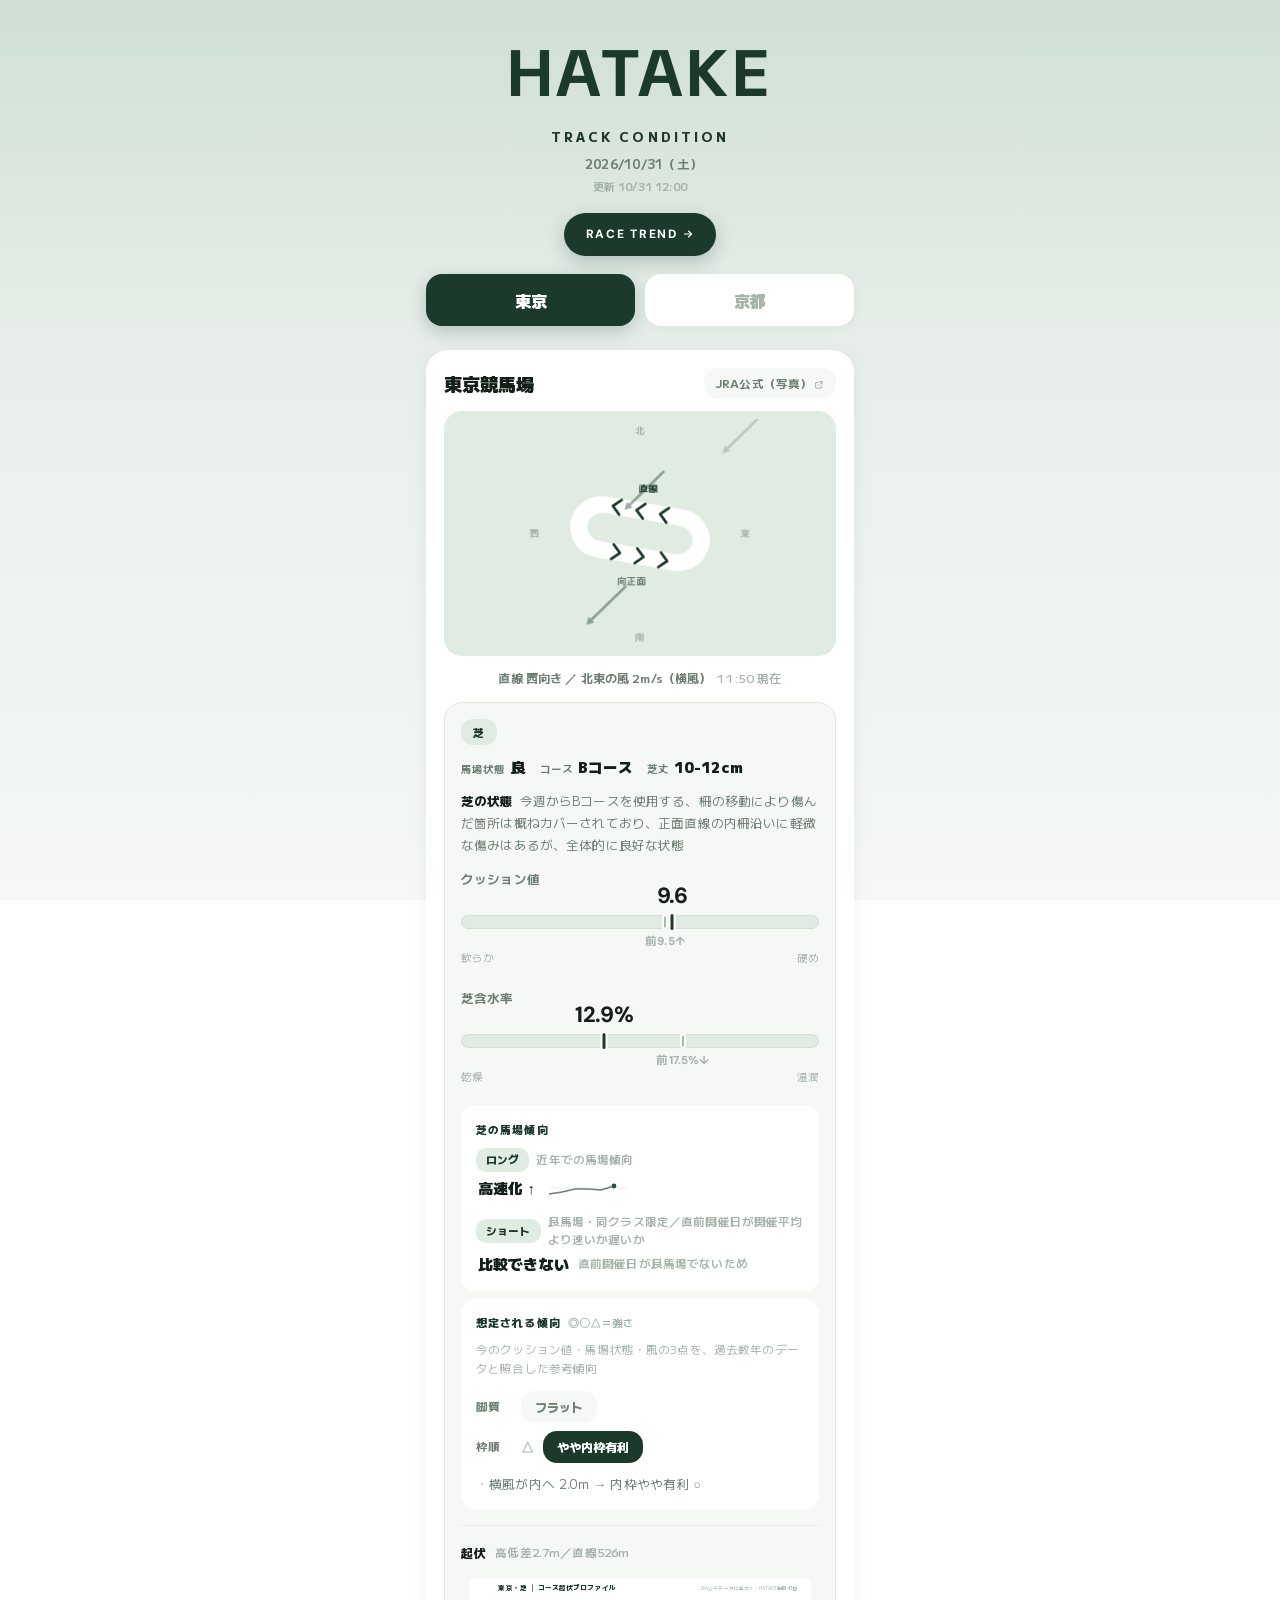
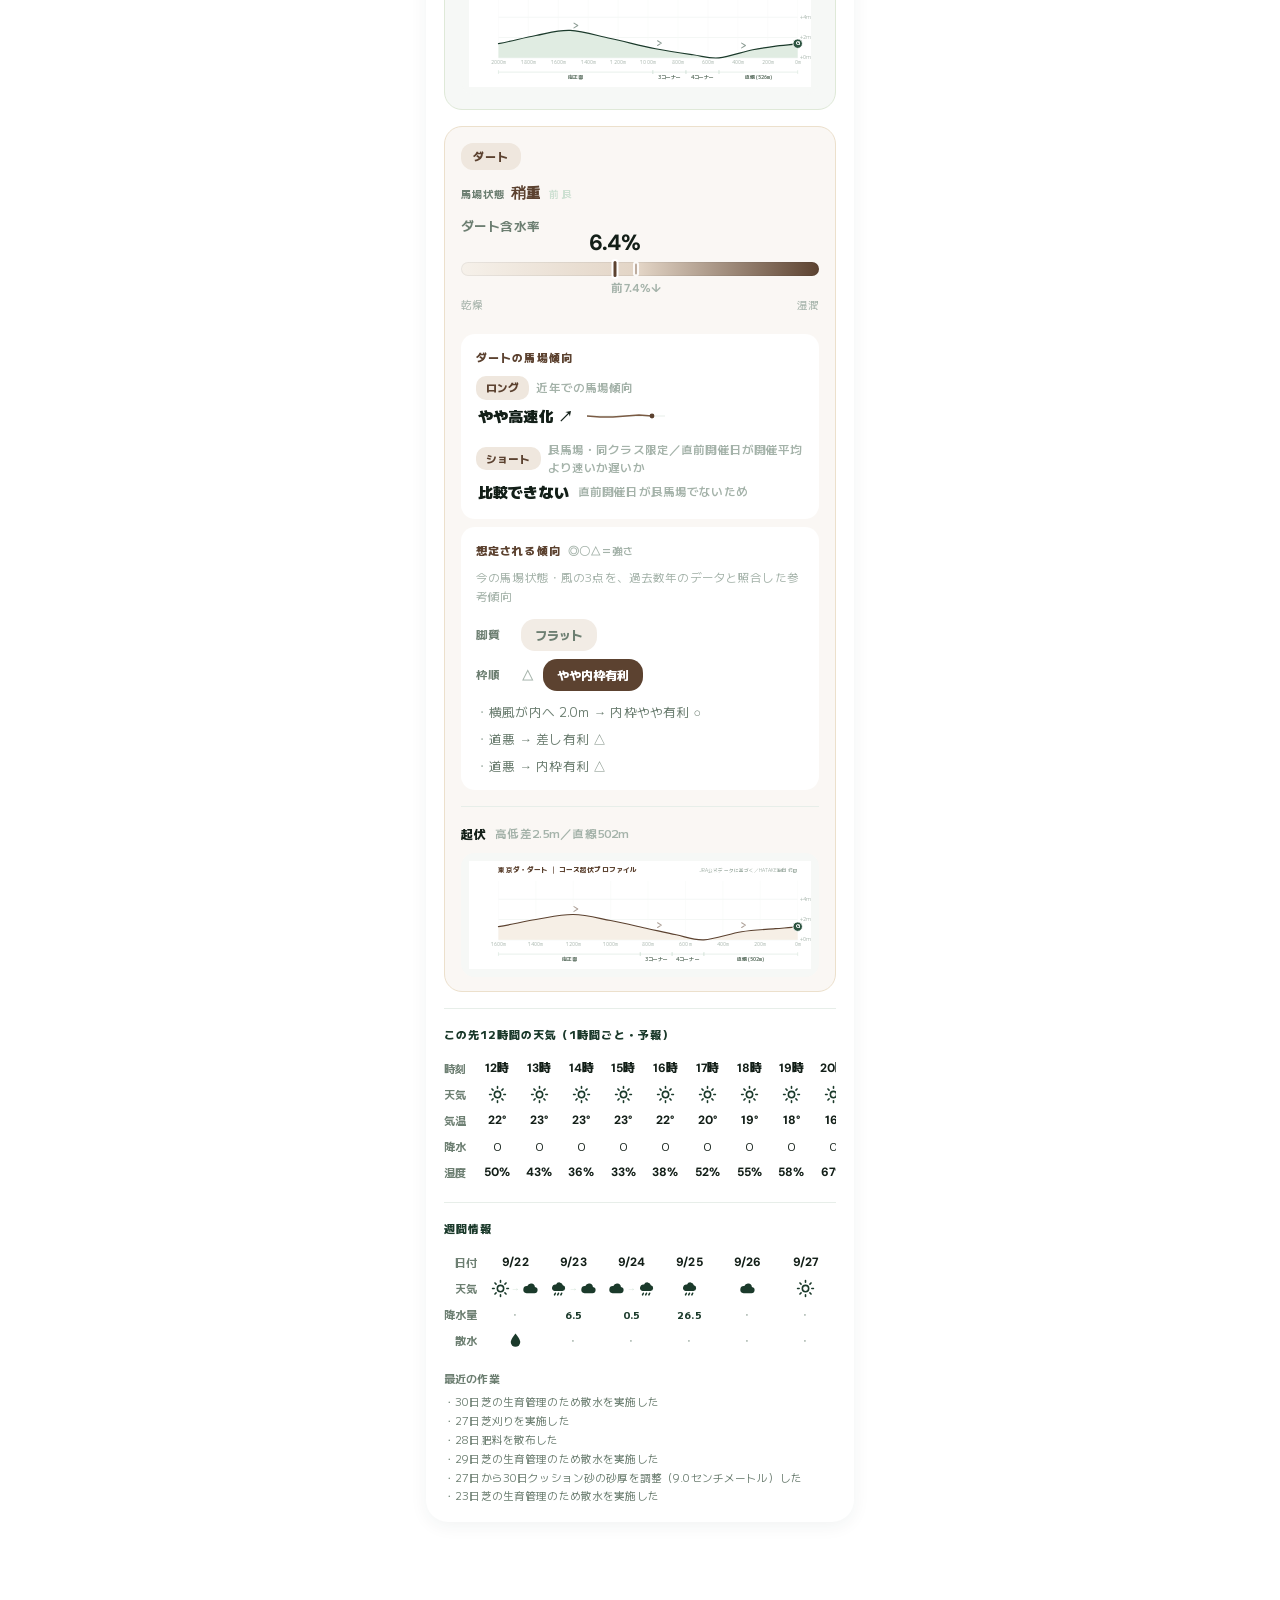
==== commit ced93699: "cond 10/31 12:00" ====
--- a/condition.html
+++ b/condition.html
@@ -319,30 +319,30 @@
 </style><link rel="stylesheet" href="https://fonts.googleapis.com/css2?family=M+PLUS+2:wght@400;500;700;800;900&family=DM+Sans:wght@500;700;800&display=swap"></head>
 <body><div class="wrap">
 <div class="top"><svg class="brand" viewBox="0 0 300 62" preserveAspectRatio="xMidYMid meet"><text x="150" y="48" text-anchor="middle">HATAKE</text></svg>
-<h1>TRACK CONDITION<span class="dt">2026/10/31（土）</span><span class="upd">更新 10/31 09:00</span></h1></div>
+<h1>TRACK CONDITION<span class="dt">2026/10/31（土）</span><span class="upd">更新 10/31 12:00</span></h1></div>
 <div class="pagenav"><a class="navbtn" href="./race.html">RACE TREND <svg class="ic ic-arr" viewBox="0 0 24 24" width="1em" height="1em" fill="none" stroke="currentColor" stroke-width="2.2" stroke-linecap="round" stroke-linejoin="round" aria-hidden="true"><path d="M5 12h14"/><path d="M13 6l6 6-6 6"/></svg></a></div>
 <div class="vennav"><button class="vbtn active" data-t="v0">東京</button><button class="vbtn" data-t="v1">京都</button></div><div class="card vpane on" data-v="v0" id="v0">
 <div class="ch"><span class="nm">東京競馬場</span><a class="lk" href="https://www.jra.go.jp/keiba/baba/index.html" target="_blank" rel="noopener">JRA公式（写真）<svg class="ic ic-ext" viewBox="0 0 24 24" width="1em" height="1em" fill="none" stroke="currentColor" stroke-width="2" stroke-linecap="round" stroke-linejoin="round" aria-hidden="true"><path d="M14 4h6v6"/><path d="M20 4l-9 9"/><path d="M18 14v5a1 1 0 0 1-1 1H5a1 1 0 0 1-1-1V7a1 1 0 0 1 1-1h5"/></svg></a></div>
 <div class="body">
-<div class="visual"><canvas class="trk" data-br="280" data-turn="1" data-sp="1.5" data-di="338"></canvas><div class="wl">直線 西向き ／ 北北西の風 2m/s（横風）<span class="tm">08:50 現在</span></div></div>
+<div class="visual"><canvas class="trk" data-br="280" data-turn="1" data-sp="2.4" data-di="45"></canvas><div class="wl">直線 西向き ／ 北東の風 2m/s（横風）<span class="tm">11:50 現在</span></div></div>
 <div class="right">
-  <div class="grp turf"><div class="gtag">芝</div><div class="bstate"><span class="bs-k">馬場状態</span><span class="bs-v ">良</span><span class="bs-k">コース</span><span class="bs-v">Bコース</span><span class="bs-k">芝丈</span><span class="bs-v">10-12cm</span></div><div class="tsin"><span class="tsl">芝の状態</span>今週からBコースを使用する、柵の移動により傷んだ箇所は概ねカバーされており、正面直線の内柵沿いに軽微な傷みはあるが、全体的に良好な状態</div><div class="gau"><div class="glab">クッション値</div><div class="gbar" style="background:linear-gradient(90deg,#f6f8f6,#cde0d2,#1b3a2b)"><span class="gval" style="left:63%">9.9</span><span class="gm" style="left:63%"></span><span class="gm gp" style="left:57%"></span><span class="gpval" style="left:57%">前9.5↑</span></div><div class="ge"><span>軟らか</span><span>硬め</span></div></div><div class="gau"><div class="glab">芝含水率</div><div class="gbar" style="background:linear-gradient(90deg,#f6f8f6,#cde0d2,#1b3a2b)"><span class="gval" style="left:52%">15.3%</span><span class="gm" style="left:52%"></span><span class="gm gp" style="left:62%"></span><span class="gpval" style="left:62%">前17.5%↓</span></div><div class="ge"><span>乾燥</span><span>湿潤</span></div></div><div class="babatrend"><div class="bt-h">芝の馬場傾向</div><div class="bt-item"><div class="bt-top"><span class="bt-k">ロング</span><span class="bt-d">近年での馬場傾向</span></div><div class="bt-bot"><span class="bt-tag" style="color:#2c5340">高速化 ↑</span><svg class="spk" viewBox="0 0 84 22"><line x1="3" y1="11" x2="81" y2="11" stroke="#e7eee9"/><polyline points="3,17 16,15 29,12 42,12 55,13 68,9" fill="none" stroke="#6d7f72" stroke-width="1.5"/><circle cx="68" cy="9" r="2.4" fill="#2c5340"/></svg></div></div><div class="bt-item"><div class="bt-top"><span class="bt-k">ショート</span><span class="bt-d">良馬場・同クラス限定／直前開催日が開催平均より速いか遅いか</span></div><div class="bt-bot"><span class="bt-tag" style="color:#a5b3aa">比較できない</span><span class="bt-d">直前開催日が良馬場でないため</span></div></div></div><div class="tend"><div class="tend-h">想定される傾向<span class="tlg">◎〇△＝強さ</span></div><div class="tnote">今のクッション値・馬場状態・風の3点を、過去数年のデータと照合した参考傾向</div><div class="tpills"><span class="tk">脚質</span><span class="tpill n">フラット</span><span class="tk">枠順</span><span class="tpill n">フラット</span></div><div class="tfxs"><span class="tfx">硬い芝 → 差し有利 △</span><span class="tfx">硬い芝 → 内枠有利 △</span></div></div><div class="course"><div class="c-h">起伏 <span class="c-sub">高低差2.7m／直線526m</span></div><div class="c-svg"><svg viewBox="0 0 720 228" xmlns="http://www.w3.org/2000/svg" font-family="'Hiragino Kaku Gothic ProN','Yu Gothic',Meiryo,sans-serif" style="max-width:100%;height:auto"><rect x="0" y="0" width="720" height="228" fill="#ffffff"/><text x="62" y="24" font-size="14" font-weight="800" fill="#1b3a2b">東京・芝 ｜ コース起伏プロファイル</text><text x="692" y="24" font-size="9.5" fill="#a5b3aa" text-anchor="end">JRA公式データに基づく／HATAKE独自作図</text><line x1="62" y1="166.0" x2="692" y2="166.0" stroke="#e7eee9"/><text x="697" y="169.0" font-size="10" fill="#a5b3aa">+0m</text><line x1="62" y1="123.2" x2="692" y2="123.2" stroke="#e7eee9"/><text x="697" y="126.2" font-size="10" fill="#a5b3aa">+2m</text><line x1="62" y1="80.5" x2="692" y2="80.5" stroke="#e7eee9"/><text x="697" y="83.5" font-size="10" fill="#a5b3aa">+4m</text><line x1="692.0" y1="42" x2="692.0" y2="166" stroke="#f6f8f6"/><text x="692.0" y="180" font-size="9.5" fill="#a5b3aa" text-anchor="middle">0m</text><line x1="629.0" y1="42" x2="629.0" y2="166" stroke="#f6f8f6"/><text x="629.0" y="180" font-size="9.5" fill="#a5b3aa" text-anchor="middle">200m</text><line x1="566.0" y1="42" x2="566.0" y2="166" stroke="#f6f8f6"/><text x="566.0" y="180" font-size="9.5" fill="#a5b3aa" text-anchor="middle">400m</text><line x1="503.0" y1="42" x2="503.0" y2="166" stroke="#f6f8f6"/><text x="503.0" y="180" font-size="9.5" fill="#a5b3aa" text-anchor="middle">600m</text><line x1="440.0" y1="42" x2="440.0" y2="166" stroke="#f6f8f6"/><text x="440.0" y="180" font-size="9.5" fill="#a5b3aa" text-anchor="middle">800m</text><line x1="377.0" y1="42" x2="377.0" y2="166" stroke="#f6f8f6"/><text x="377.0" y="180" font-size="9.5" fill="#a5b3aa" text-anchor="middle">1000m</text><line x1="314.0" y1="42" x2="314.0" y2="166" stroke="#f6f8f6"/><text x="314.0" y="180" font-size="9.5" fill="#a5b3aa" text-anchor="middle">1200m</text><line x1="251.0" y1="42" x2="251.0" y2="166" stroke="#f6f8f6"/><text x="251.0" y="180" font-size="9.5" fill="#a5b3aa" text-anchor="middle">1400m</text><line x1="188.0" y1="42" x2="188.0" y2="166" stroke="#f6f8f6"/><text x="188.0" y="180" font-size="9.5" fill="#a5b3aa" text-anchor="middle">1600m</text><line x1="125.0" y1="42" x2="125.0" y2="166" stroke="#f6f8f6"/><text x="125.0" y="180" font-size="9.5" fill="#a5b3aa" text-anchor="middle">1800m</text><line x1="62.0" y1="42" x2="62.0" y2="166" stroke="#f6f8f6"/><text x="62.0" y="180" font-size="9.5" fill="#a5b3aa" text-anchor="middle">2000m</text><path d="M 62.0,136.1 C 88.2,131.4 115.5,123.6 140.8,119.0 C 165.9,114.3 186.9,107.2 213.2,108.3 C 239.4,109.3 268.3,119.0 298.2,125.4 C 328.2,131.8 363.9,141.1 392.8,146.8 C 421.6,152.5 449.2,156.4 471.5,159.6 C 493.8,162.8 505.3,167.8 526.3,166.0 C 547.3,164.2 576.2,153.2 597.5,148.9 C 618.8,144.6 638.4,142.5 654.2,140.3 C 669.9,138.2 679.4,138.6 692.0,136.1 L 692.0,166.0 L 62.0,166.0 Z" fill="#e0ece2" stroke="none"/><path d="M 62.0,136.1 C 88.2,131.4 115.5,123.6 140.8,119.0 C 165.9,114.3 186.9,107.2 213.2,108.3 C 239.4,109.3 268.3,119.0 298.2,125.4 C 328.2,131.8 363.9,141.1 392.8,146.8 C 421.6,152.5 449.2,156.4 471.5,159.6 C 493.8,162.8 505.3,167.8 526.3,166.0 C 547.3,164.2 576.2,153.2 597.5,148.9 C 618.8,144.6 638.4,142.5 654.2,140.3 C 669.9,138.2 679.4,138.6 692.0,136.1" fill="none" stroke="#1b3a2b" stroke-width="2.4" stroke-linejoin="round" stroke-linecap="round"/><polyline points="221,93 229,98 221,103" fill="none" stroke="#1b3a2b" stroke-width="2.2" stroke-linecap="round" stroke-linejoin="round" opacity="0.5"/><polyline points="397,130 405,135 397,140" fill="none" stroke="#1b3a2b" stroke-width="2.2" stroke-linecap="round" stroke-linejoin="round" opacity="0.5"/><polyline points="574,135 582,140 574,145" fill="none" stroke="#1b3a2b" stroke-width="2.2" stroke-linecap="round" stroke-linejoin="round" opacity="0.5"/><circle cx="692.0" cy="136.1" r="10" fill="#2c5340" stroke="#fff" stroke-width="2"/><text x="692.0" y="139.7" font-size="11.5" font-weight="800" fill="#fff" text-anchor="middle">G</text><line x1="62.0" y1="196" x2="387.0" y2="196" stroke="#cde0d2"/><line x1="62.0" y1="192" x2="62.0" y2="200" stroke="#cde0d2"/><line x1="387.0" y1="192" x2="387.0" y2="200" stroke="#cde0d2"/><text x="224.5" y="211" font-size="10.5" fill="#6d7f72" text-anchor="middle" font-weight="700">向正面</text><line x1="387.0" y1="196" x2="456.7" y2="196" stroke="#cde0d2"/><line x1="387.0" y1="192" x2="387.0" y2="200" stroke="#cde0d2"/><line x1="456.7" y1="192" x2="456.7" y2="200" stroke="#cde0d2"/><text x="421.9" y="211" font-size="10.5" fill="#6d7f72" text-anchor="middle" font-weight="700">3コーナー</text><line x1="456.7" y1="196" x2="526.3" y2="196" stroke="#cde0d2"/><line x1="456.7" y1="192" x2="456.7" y2="200" stroke="#cde0d2"/><line x1="526.3" y1="192" x2="526.3" y2="200" stroke="#cde0d2"/><text x="491.5" y="211" font-size="10.5" fill="#6d7f72" text-anchor="middle" font-weight="700">4コーナー</text><line x1="526.3" y1="196" x2="692.0" y2="196" stroke="#cde0d2"/><line x1="526.3" y1="192" x2="526.3" y2="200" stroke="#cde0d2"/><line x1="692.0" y1="192" x2="692.0" y2="200" stroke="#cde0d2"/><text x="609.2" y="211" font-size="10.5" fill="#6d7f72" text-anchor="middle" font-weight="700">直線 (526m)</text></svg></div></div></div>
-  <div class="grp dirt"><div class="gtag">ダート</div><div class="bstate"><span class="bs-k">馬場状態</span><span class="bs-v bad">稍重</span><s class="pmini">前 良</s></div><div class="gau"><div class="glab">ダート含水率</div><div class="gbar" style="background:linear-gradient(90deg,#f6f1ea,#e2d4c5,#5c4230)"><span class="gval" style="left:50%">7.5%</span><span class="gm" style="left:50%"></span><span class="gm gp" style="left:49%"></span><span class="gpval" style="left:49%">前7.4%↑</span></div><div class="ge"><span>乾燥</span><span>湿潤</span></div></div><div class="babatrend"><div class="bt-h">ダートの馬場傾向</div><div class="bt-item"><div class="bt-top"><span class="bt-k">ロング</span><span class="bt-d">近年での馬場傾向</span></div><div class="bt-bot"><span class="bt-tag" style="color:#d0821f">やや高速化 ↗</span><svg class="spk" viewBox="0 0 84 22"><line x1="3" y1="11" x2="81" y2="11" stroke="#e7eee9"/><polyline points="3,11 16,12 29,12 42,11 55,10 68,11" fill="none" stroke="#6d7f72" stroke-width="1.5"/><circle cx="68" cy="11" r="2.4" fill="#6b8390"/></svg></div></div><div class="bt-item"><div class="bt-top"><span class="bt-k">ショート</span><span class="bt-d">良馬場・同クラス限定／直前開催日が開催平均より速いか遅いか</span></div><div class="bt-bot"><span class="bt-tag" style="color:#a5b3aa">比較できない</span><span class="bt-d">直前開催日が良馬場でないため</span></div></div></div><div class="tend"><div class="tend-h">想定される傾向<span class="tlg">◎〇△＝強さ</span></div><div class="tnote">今の馬場状態・風の3点を、過去数年のデータと照合した参考傾向</div><div class="tpills"><span class="tk">脚質</span><span class="tpill n">フラット</span><span class="tk">枠順</span><span class="tpill n">フラット</span></div><div class="tfxs"><span class="tfx">道悪 → 差し有利 △</span><span class="tfx">道悪 → 内枠有利 △</span></div></div><div class="course"><div class="c-h">起伏 <span class="c-sub">高低差2.5m／直線502m</span></div><div class="c-svg"><svg viewBox="0 0 720 228" xmlns="http://www.w3.org/2000/svg" font-family="'Hiragino Kaku Gothic ProN','Yu Gothic',Meiryo,sans-serif" style="max-width:100%;height:auto"><rect x="0" y="0" width="720" height="228" fill="#ffffff"/><text x="62" y="24" font-size="14" font-weight="800" fill="#5c4230">東京ダ・ダート ｜ コース起伏プロファイル</text><text x="692" y="24" font-size="9.5" fill="#a5b3aa" text-anchor="end">JRA公式データに基づく／HATAKE独自作図</text><line x1="62" y1="166.0" x2="692" y2="166.0" stroke="#e7eee9"/><text x="697" y="169.0" font-size="10" fill="#a5b3aa">+0m</text><line x1="62" y1="123.2" x2="692" y2="123.2" stroke="#e7eee9"/><text x="697" y="126.2" font-size="10" fill="#a5b3aa">+2m</text><line x1="62" y1="80.5" x2="692" y2="80.5" stroke="#e7eee9"/><text x="697" y="83.5" font-size="10" fill="#a5b3aa">+4m</text><line x1="692.0" y1="42" x2="692.0" y2="166" stroke="#f6f8f6"/><text x="692.0" y="180" font-size="9.5" fill="#a5b3aa" text-anchor="middle">0m</text><line x1="613.2" y1="42" x2="613.2" y2="166" stroke="#f6f8f6"/><text x="613.2" y="180" font-size="9.5" fill="#a5b3aa" text-anchor="middle">200m</text><line x1="534.5" y1="42" x2="534.5" y2="166" stroke="#f6f8f6"/><text x="534.5" y="180" font-size="9.5" fill="#a5b3aa" text-anchor="middle">400m</text><line x1="455.8" y1="42" x2="455.8" y2="166" stroke="#f6f8f6"/><text x="455.8" y="180" font-size="9.5" fill="#a5b3aa" text-anchor="middle">600m</text><line x1="377.0" y1="42" x2="377.0" y2="166" stroke="#f6f8f6"/><text x="377.0" y="180" font-size="9.5" fill="#a5b3aa" text-anchor="middle">800m</text><line x1="298.2" y1="42" x2="298.2" y2="166" stroke="#f6f8f6"/><text x="298.2" y="180" font-size="9.5" fill="#a5b3aa" text-anchor="middle">1000m</text><line x1="219.5" y1="42" x2="219.5" y2="166" stroke="#f6f8f6"/><text x="219.5" y="180" font-size="9.5" fill="#a5b3aa" text-anchor="middle">1200m</text><line x1="140.8" y1="42" x2="140.8" y2="166" stroke="#f6f8f6"/><text x="140.8" y="180" font-size="9.5" fill="#a5b3aa" text-anchor="middle">1400m</text><line x1="62.0" y1="42" x2="62.0" y2="166" stroke="#f6f8f6"/><text x="62.0" y="180" font-size="9.5" fill="#a5b3aa" text-anchor="middle">1600m</text><path d="M 62.0,138.2 C 88.2,134.1 114.5,127.5 140.8,123.2 C 167.0,119.0 193.2,112.2 219.5,112.6 C 245.8,112.9 272.0,120.4 298.2,125.4 C 324.5,130.4 354.0,137.5 377.0,142.5 C 400.0,147.5 416.5,151.4 436.1,155.3 C 455.6,159.2 471.5,167.1 494.5,166.0 C 517.5,164.9 548.8,152.8 573.9,148.9 C 598.9,145.0 625.1,144.3 644.8,142.5 C 664.4,140.7 676.2,140.5 692.0,138.2 L 692.0,166.0 L 62.0,166.0 Z" fill="#f6efe6" stroke="none"/><path d="M 62.0,138.2 C 88.2,134.1 114.5,127.5 140.8,123.2 C 167.0,119.0 193.2,112.2 219.5,112.6 C 245.8,112.9 272.0,120.4 298.2,125.4 C 324.5,130.4 354.0,137.5 377.0,142.5 C 400.0,147.5 416.5,151.4 436.1,155.3 C 455.6,159.2 471.5,167.1 494.5,166.0 C 517.5,164.9 548.8,152.8 573.9,148.9 C 598.9,145.0 625.1,144.3 644.8,142.5 C 664.4,140.7 676.2,140.5 692.0,138.2" fill="none" stroke="#5c4230" stroke-width="2.4" stroke-linejoin="round" stroke-linecap="round"/><polyline points="221,96 229,101 221,106" fill="none" stroke="#5c4230" stroke-width="2.2" stroke-linecap="round" stroke-linejoin="round" opacity="0.5"/><polyline points="397,130 405,135 397,140" fill="none" stroke="#5c4230" stroke-width="2.2" stroke-linecap="round" stroke-linejoin="round" opacity="0.5"/><polyline points="574,130 582,135 574,140" fill="none" stroke="#5c4230" stroke-width="2.2" stroke-linecap="round" stroke-linejoin="round" opacity="0.5"/><circle cx="692.0" cy="138.2" r="10" fill="#2c5340" stroke="#fff" stroke-width="2"/><text x="692.0" y="141.8" font-size="11.5" font-weight="800" fill="#fff" text-anchor="middle">G</text><line x1="62.0" y1="196" x2="360.6" y2="196" stroke="#cde0d2"/><line x1="62.0" y1="192" x2="62.0" y2="200" stroke="#cde0d2"/><line x1="360.6" y1="192" x2="360.6" y2="200" stroke="#cde0d2"/><text x="211.3" y="211" font-size="10.5" fill="#6d7f72" text-anchor="middle" font-weight="700">向正面</text><line x1="360.6" y1="196" x2="427.6" y2="196" stroke="#cde0d2"/><line x1="360.6" y1="192" x2="360.6" y2="200" stroke="#cde0d2"/><line x1="427.6" y1="192" x2="427.6" y2="200" stroke="#cde0d2"/><text x="394.1" y="211" font-size="10.5" fill="#6d7f72" text-anchor="middle" font-weight="700">3コーナー</text><line x1="427.6" y1="196" x2="494.5" y2="196" stroke="#cde0d2"/><line x1="427.6" y1="192" x2="427.6" y2="200" stroke="#cde0d2"/><line x1="494.5" y1="192" x2="494.5" y2="200" stroke="#cde0d2"/><text x="461.0" y="211" font-size="10.5" fill="#6d7f72" text-anchor="middle" font-weight="700">4コーナー</text><line x1="494.5" y1="196" x2="692.0" y2="196" stroke="#cde0d2"/><line x1="494.5" y1="192" x2="494.5" y2="200" stroke="#cde0d2"/><line x1="692.0" y1="192" x2="692.0" y2="200" stroke="#cde0d2"/><text x="593.2" y="211" font-size="10.5" fill="#6d7f72" text-anchor="middle" font-weight="700">直線 (502m)</text></svg></div></div></div>
-</div>
-</div>
-<div class="today-wx"><div class="tw-h">この先12時間の天気（1時間ごと・予報）</div><div class="wsc"><div class="hgrid" style="grid-template-columns:auto repeat(12,minmax(38px,1fr))"><div class="hwlab">時刻</div><div class="hwc "><span class="hdt">9時</span></div><div class="hwc "><span class="hdt">10時</span></div><div class="hwc "><span class="hdt">11時</span></div><div class="hwc "><span class="hdt">12時</span></div><div class="hwc "><span class="hdt">13時</span></div><div class="hwc "><span class="hdt">14時</span></div><div class="hwc "><span class="hdt">15時</span></div><div class="hwc "><span class="hdt">16時</span></div><div class="hwc "><span class="hdt">17時</span></div><div class="hwc "><span class="hdt">18時</span></div><div class="hwc "><span class="hdt">19時</span></div><div class="hwc "><span class="hdt">20時</span></div><div class="hwlab">天気</div><div class="hwc "><svg class="wic" viewBox="0 0 24 24" fill="none" stroke="currentColor" stroke-width="2" stroke-linecap="round"><circle cx="12" cy="12" r="4"/><path d="M12 2v2M12 20v2M2 12h2M20 12h2M5 5l1.4 1.4M17.6 17.6L19 19M19 5l-1.4 1.4M6.4 17.6L5 19"/></svg></div><div class="hwc "><svg class="wic" viewBox="0 0 24 24" fill="none" stroke="currentColor" stroke-width="2" stroke-linecap="round"><circle cx="12" cy="12" r="4"/><path d="M12 2v2M12 20v2M2 12h2M20 12h2M5 5l1.4 1.4M17.6 17.6L19 19M19 5l-1.4 1.4M6.4 17.6L5 19"/></svg></div><div class="hwc "><svg class="wic" viewBox="0 0 24 24" fill="none" stroke="currentColor" stroke-width="2" stroke-linecap="round"><circle cx="12" cy="12" r="4"/><path d="M12 2v2M12 20v2M2 12h2M20 12h2M5 5l1.4 1.4M17.6 17.6L19 19M19 5l-1.4 1.4M6.4 17.6L5 19"/></svg></div><div class="hwc "><svg class="wic" viewBox="0 0 24 24" fill="none" stroke="currentColor" stroke-width="2" stroke-linecap="round"><circle cx="12" cy="12" r="4"/><path d="M12 2v2M12 20v2M2 12h2M20 12h2M5 5l1.4 1.4M17.6 17.6L19 19M19 5l-1.4 1.4M6.4 17.6L5 19"/></svg></div><div class="hwc "><svg class="wic" viewBox="0 0 24 24" fill="none" stroke="currentColor" stroke-width="2" stroke-linecap="round"><circle cx="12" cy="12" r="4"/><path d="M12 2v2M12 20v2M2 12h2M20 12h2M5 5l1.4 1.4M17.6 17.6L19 19M19 5l-1.4 1.4M6.4 17.6L5 19"/></svg></div><div class="hwc "><svg class="wic" viewBox="0 0 24 24" fill="none" stroke="currentColor" stroke-width="2" stroke-linecap="round"><circle cx="12" cy="12" r="4"/><path d="M12 2v2M12 20v2M2 12h2M20 12h2M5 5l1.4 1.4M17.6 17.6L19 19M19 5l-1.4 1.4M6.4 17.6L5 19"/></svg></div><div class="hwc "><svg class="wic" viewBox="0 0 24 24" fill="none" stroke="currentColor" stroke-width="2" stroke-linecap="round"><circle cx="12" cy="12" r="4"/><path d="M12 2v2M12 20v2M2 12h2M20 12h2M5 5l1.4 1.4M17.6 17.6L19 19M19 5l-1.4 1.4M6.4 17.6L5 19"/></svg></div><div class="hwc "><svg class="wic" viewBox="0 0 24 24" fill="none" stroke="currentColor" stroke-width="2" stroke-linecap="round"><circle cx="12" cy="12" r="4"/><path d="M12 2v2M12 20v2M2 12h2M20 12h2M5 5l1.4 1.4M17.6 17.6L19 19M19 5l-1.4 1.4M6.4 17.6L5 19"/></svg></div><div class="hwc "><svg class="wic" viewBox="0 0 24 24" fill="none" stroke="currentColor" stroke-width="2" stroke-linecap="round"><circle cx="12" cy="12" r="4"/><path d="M12 2v2M12 20v2M2 12h2M20 12h2M5 5l1.4 1.4M17.6 17.6L19 19M19 5l-1.4 1.4M6.4 17.6L5 19"/></svg></div><div class="hwc "><svg class="wic" viewBox="0 0 24 24" fill="none" stroke="currentColor" stroke-width="2" stroke-linecap="round"><circle cx="12" cy="12" r="4"/><path d="M12 2v2M12 20v2M2 12h2M20 12h2M5 5l1.4 1.4M17.6 17.6L19 19M19 5l-1.4 1.4M6.4 17.6L5 19"/></svg></div><div class="hwc "><svg class="wic" viewBox="0 0 24 24" fill="none" stroke="currentColor" stroke-width="2" stroke-linecap="round"><circle cx="12" cy="12" r="4"/><path d="M12 2v2M12 20v2M2 12h2M20 12h2M5 5l1.4 1.4M17.6 17.6L19 19M19 5l-1.4 1.4M6.4 17.6L5 19"/></svg></div><div class="hwc "><svg class="wic" viewBox="0 0 24 24" fill="none" stroke="currentColor" stroke-width="2" stroke-linecap="round"><circle cx="12" cy="12" r="4"/><path d="M12 2v2M12 20v2M2 12h2M20 12h2M5 5l1.4 1.4M17.6 17.6L19 19M19 5l-1.4 1.4M6.4 17.6L5 19"/></svg></div><div class="hwlab">気温</div><div class="hwc num">18°</div><div class="hwc num">20°</div><div class="hwc num">21°</div><div class="hwc num">22°</div><div class="hwc num">23°</div><div class="hwc num">23°</div><div class="hwc num">23°</div><div class="hwc num">22°</div><div class="hwc num">21°</div><div class="hwc num">19°</div><div class="hwc num">18°</div><div class="hwc num">17°</div><div class="hwlab">降水</div><div class="hwc ">0</div><div class="hwc ">0</div><div class="hwc ">0</div><div class="hwc ">0</div><div class="hwc ">0</div><div class="hwc ">0</div><div class="hwc ">0</div><div class="hwc ">0</div><div class="hwc ">0</div><div class="hwc ">0</div><div class="hwc ">0</div><div class="hwc ">0</div><div class="hwlab">湿度</div><div class="hwc num">69%</div><div class="hwc num">61%</div><div class="hwc num">55%</div><div class="hwc num">50%</div><div class="hwc num">46%</div><div class="hwc num">40%</div><div class="hwc num">37%</div><div class="hwc num">43%</div><div class="hwc num">54%</div><div class="hwc num">61%</div><div class="hwc num">56%</div><div class="hwc num">66%</div></div></div></div>
-<div class="wsec"><div class="wst">週間情報</div><div class="wsc"><div class="week" style="grid-template-columns:auto repeat(10,minmax(54px,1fr))"><div class="wlab">日付</div><div class="wc"><span class="wdt">9/22</span></div><div class="wc"><span class="wdt">9/23</span></div><div class="wc"><span class="wdt">9/24</span></div><div class="wc"><span class="wdt">9/25</span></div><div class="wc"><span class="wdt">9/26</span></div><div class="wc"><span class="wdt">9/27</span></div><div class="wc"><span class="wdt">9/28</span></div><div class="wc"><span class="wdt">9/29</span></div><div class="wc"><span class="wdt">9/30</span></div><div class="wc today te"><span class="wdt">10/1</span></div><div class="wlab">天気</div><div class="wc"><svg class="wic" viewBox="0 0 24 24" fill="none" stroke="currentColor" stroke-width="2" stroke-linecap="round"><circle cx="12" cy="12" r="4"/><path d="M12 2v2M12 20v2M2 12h2M20 12h2M5 5l1.4 1.4M17.6 17.6L19 19M19 5l-1.4 1.4M6.4 17.6L5 19"/></svg><span class="warr">→</span><svg class="wic" viewBox="0 0 24 24" fill="currentColor"><path d="M7 18h10a4 4 0 0 0 .6-7.95 5 5 0 0 0-9.6-1.2A3.5 3.5 0 0 0 7 18z"/></svg></div><div class="wc"><svg class="wic" viewBox="0 0 24 24"><path fill="currentColor" d="M7 15h10a3.5 3.5 0 0 0 .5-6.95 4.5 4.5 0 0 0-8.6-1.05A3 3 0 0 0 7 15z"/><path stroke="currentColor" stroke-width="2" stroke-linecap="round" d="M8 18l-1 2M12 18l-1 2M16 18l-1 2"/></svg><span class="warr">→</span><svg class="wic" viewBox="0 0 24 24" fill="currentColor"><path d="M7 18h10a4 4 0 0 0 .6-7.95 5 5 0 0 0-9.6-1.2A3.5 3.5 0 0 0 7 18z"/></svg></div><div class="wc"><svg class="wic" viewBox="0 0 24 24" fill="currentColor"><path d="M7 18h10a4 4 0 0 0 .6-7.95 5 5 0 0 0-9.6-1.2A3.5 3.5 0 0 0 7 18z"/></svg><span class="warr">→</span><svg class="wic" viewBox="0 0 24 24"><path fill="currentColor" d="M7 15h10a3.5 3.5 0 0 0 .5-6.95 4.5 4.5 0 0 0-8.6-1.05A3 3 0 0 0 7 15z"/><path stroke="currentColor" stroke-width="2" stroke-linecap="round" d="M8 18l-1 2M12 18l-1 2M16 18l-1 2"/></svg></div><div class="wc"><svg class="wic" viewBox="0 0 24 24"><path fill="currentColor" d="M7 15h10a3.5 3.5 0 0 0 .5-6.95 4.5 4.5 0 0 0-8.6-1.05A3 3 0 0 0 7 15z"/><path stroke="currentColor" stroke-width="2" stroke-linecap="round" d="M8 18l-1 2M12 18l-1 2M16 18l-1 2"/></svg></div><div class="wc"><svg class="wic" viewBox="0 0 24 24" fill="currentColor"><path d="M7 18h10a4 4 0 0 0 .6-7.95 5 5 0 0 0-9.6-1.2A3.5 3.5 0 0 0 7 18z"/></svg></div><div class="wc"><svg class="wic" viewBox="0 0 24 24" fill="none" stroke="currentColor" stroke-width="2" stroke-linecap="round"><circle cx="12" cy="12" r="4"/><path d="M12 2v2M12 20v2M2 12h2M20 12h2M5 5l1.4 1.4M17.6 17.6L19 19M19 5l-1.4 1.4M6.4 17.6L5 19"/></svg></div><div class="wc"><svg class="wic" viewBox="0 0 24 24" fill="currentColor"><path d="M7 18h10a4 4 0 0 0 .6-7.95 5 5 0 0 0-9.6-1.2A3.5 3.5 0 0 0 7 18z"/></svg><span class="warr">→</span><svg class="wic" viewBox="0 0 24 24"><path fill="currentColor" d="M7 15h10a3.5 3.5 0 0 0 .5-6.95 4.5 4.5 0 0 0-8.6-1.05A3 3 0 0 0 7 15z"/><path stroke="currentColor" stroke-width="2" stroke-linecap="round" d="M8 18l-1 2M12 18l-1 2M16 18l-1 2"/></svg></div><div class="wc"><svg class="wic" viewBox="0 0 24 24" fill="currentColor"><path d="M7 18h10a4 4 0 0 0 .6-7.95 5 5 0 0 0-9.6-1.2A3.5 3.5 0 0 0 7 18z"/></svg><span class="warr">→</span><svg class="wic" viewBox="0 0 24 24"><path fill="currentColor" d="M7 15h10a3.5 3.5 0 0 0 .5-6.95 4.5 4.5 0 0 0-8.6-1.05A3 3 0 0 0 7 15z"/><path stroke="currentColor" stroke-width="2" stroke-linecap="round" d="M8 18l-1 2M12 18l-1 2M16 18l-1 2"/></svg></div><div class="wc"><span style="color:#a5b3aa">・</span></div><div class="wc today "><span style="color:#a5b3aa">・</span></div><div class="wlab">降水量</div><div class="wc">・</div><div class="wc"><span class="wr">6.5</span></div><div class="wc"><span class="wr">0.5</span></div><div class="wc"><span class="wr">26.5</span></div><div class="wc">・</div><div class="wc">・</div><div class="wc">・</div><div class="wc">・</div><div class="wc">・</div><div class="wc today ">・</div><div class="wlab">散水</div><div class="wc"><svg class="wic" viewBox="0 0 24 24" fill="currentColor"><path d="M12 3s6 7 6 11a6 6 0 0 1-12 0c0-4 6-11 6-11z"/></svg></div><div class="wc">・</div><div class="wc">・</div><div class="wc">・</div><div class="wc">・</div><div class="wc">・</div><div class="wc"><svg class="wic" viewBox="0 0 24 24" fill="currentColor"><path d="M12 3s6 7 6 11a6 6 0 0 1-12 0c0-4 6-11 6-11z"/></svg></div><div class="wc">・</div><div class="wc">・</div><div class="wc today be">・</div></div></div><div class="mt">最近の作業</div><div class="mi">・27日芝刈りを実施した</div><div class="mi">・28日肥料を散布した</div><div class="mi">・29日芝の生育管理のため散水を実施した</div><div class="mi">・27日から30日クッション砂の砂厚を調整（9.0センチメートル）した</div><div class="mi">・23日芝の生育管理のため散水を実施した</div></div>
+  <div class="grp turf"><div class="gtag">芝</div><div class="bstate"><span class="bs-k">馬場状態</span><span class="bs-v ">良</span><span class="bs-k">コース</span><span class="bs-v">Bコース</span><span class="bs-k">芝丈</span><span class="bs-v">10-12cm</span></div><div class="tsin"><span class="tsl">芝の状態</span>今週からBコースを使用する、柵の移動により傷んだ箇所は概ねカバーされており、正面直線の内柵沿いに軽微な傷みはあるが、全体的に良好な状態</div><div class="gau"><div class="glab">クッション値</div><div class="gbar" style="background:linear-gradient(90deg,#f6f8f6,#cde0d2,#1b3a2b)"><span class="gval" style="left:59%">9.6</span><span class="gm" style="left:59%"></span><span class="gm gp" style="left:57%"></span><span class="gpval" style="left:57%">前9.5↑</span></div><div class="ge"><span>軟らか</span><span>硬め</span></div></div><div class="gau"><div class="glab">芝含水率</div><div class="gbar" style="background:linear-gradient(90deg,#f6f8f6,#cde0d2,#1b3a2b)"><span class="gval" style="left:40%">12.9%</span><span class="gm" style="left:40%"></span><span class="gm gp" style="left:62%"></span><span class="gpval" style="left:62%">前17.5%↓</span></div><div class="ge"><span>乾燥</span><span>湿潤</span></div></div><div class="babatrend"><div class="bt-h">芝の馬場傾向</div><div class="bt-item"><div class="bt-top"><span class="bt-k">ロング</span><span class="bt-d">近年での馬場傾向</span></div><div class="bt-bot"><span class="bt-tag" style="color:#2c5340">高速化 ↑</span><svg class="spk" viewBox="0 0 84 22"><line x1="3" y1="11" x2="81" y2="11" stroke="#e7eee9"/><polyline points="3,17 16,15 29,12 42,12 55,13 68,9" fill="none" stroke="#6d7f72" stroke-width="1.5"/><circle cx="68" cy="9" r="2.4" fill="#2c5340"/></svg></div></div><div class="bt-item"><div class="bt-top"><span class="bt-k">ショート</span><span class="bt-d">良馬場・同クラス限定／直前開催日が開催平均より速いか遅いか</span></div><div class="bt-bot"><span class="bt-tag" style="color:#a5b3aa">比較できない</span><span class="bt-d">直前開催日が良馬場でないため</span></div></div></div><div class="tend"><div class="tend-h">想定される傾向<span class="tlg">◎〇△＝強さ</span></div><div class="tnote">今のクッション値・馬場状態・風の3点を、過去数年のデータと照合した参考傾向</div><div class="tpills"><span class="tk">脚質</span><span class="tpill n">フラット</span><span class="tk">枠順</span><span class="tmk">△</span><span class="tpill inn">やや内枠有利</span></div><div class="tfxs"><span class="tfx">横風が内へ 2.0m → 内枠やや有利 ○</span></div></div><div class="course"><div class="c-h">起伏 <span class="c-sub">高低差2.7m／直線526m</span></div><div class="c-svg"><svg viewBox="0 0 720 228" xmlns="http://www.w3.org/2000/svg" font-family="'Hiragino Kaku Gothic ProN','Yu Gothic',Meiryo,sans-serif" style="max-width:100%;height:auto"><rect x="0" y="0" width="720" height="228" fill="#ffffff"/><text x="62" y="24" font-size="14" font-weight="800" fill="#1b3a2b">東京・芝 ｜ コース起伏プロファイル</text><text x="692" y="24" font-size="9.5" fill="#a5b3aa" text-anchor="end">JRA公式データに基づく／HATAKE独自作図</text><line x1="62" y1="166.0" x2="692" y2="166.0" stroke="#e7eee9"/><text x="697" y="169.0" font-size="10" fill="#a5b3aa">+0m</text><line x1="62" y1="123.2" x2="692" y2="123.2" stroke="#e7eee9"/><text x="697" y="126.2" font-size="10" fill="#a5b3aa">+2m</text><line x1="62" y1="80.5" x2="692" y2="80.5" stroke="#e7eee9"/><text x="697" y="83.5" font-size="10" fill="#a5b3aa">+4m</text><line x1="692.0" y1="42" x2="692.0" y2="166" stroke="#f6f8f6"/><text x="692.0" y="180" font-size="9.5" fill="#a5b3aa" text-anchor="middle">0m</text><line x1="629.0" y1="42" x2="629.0" y2="166" stroke="#f6f8f6"/><text x="629.0" y="180" font-size="9.5" fill="#a5b3aa" text-anchor="middle">200m</text><line x1="566.0" y1="42" x2="566.0" y2="166" stroke="#f6f8f6"/><text x="566.0" y="180" font-size="9.5" fill="#a5b3aa" text-anchor="middle">400m</text><line x1="503.0" y1="42" x2="503.0" y2="166" stroke="#f6f8f6"/><text x="503.0" y="180" font-size="9.5" fill="#a5b3aa" text-anchor="middle">600m</text><line x1="440.0" y1="42" x2="440.0" y2="166" stroke="#f6f8f6"/><text x="440.0" y="180" font-size="9.5" fill="#a5b3aa" text-anchor="middle">800m</text><line x1="377.0" y1="42" x2="377.0" y2="166" stroke="#f6f8f6"/><text x="377.0" y="180" font-size="9.5" fill="#a5b3aa" text-anchor="middle">1000m</text><line x1="314.0" y1="42" x2="314.0" y2="166" stroke="#f6f8f6"/><text x="314.0" y="180" font-size="9.5" fill="#a5b3aa" text-anchor="middle">1200m</text><line x1="251.0" y1="42" x2="251.0" y2="166" stroke="#f6f8f6"/><text x="251.0" y="180" font-size="9.5" fill="#a5b3aa" text-anchor="middle">1400m</text><line x1="188.0" y1="42" x2="188.0" y2="166" stroke="#f6f8f6"/><text x="188.0" y="180" font-size="9.5" fill="#a5b3aa" text-anchor="middle">1600m</text><line x1="125.0" y1="42" x2="125.0" y2="166" stroke="#f6f8f6"/><text x="125.0" y="180" font-size="9.5" fill="#a5b3aa" text-anchor="middle">1800m</text><line x1="62.0" y1="42" x2="62.0" y2="166" stroke="#f6f8f6"/><text x="62.0" y="180" font-size="9.5" fill="#a5b3aa" text-anchor="middle">2000m</text><path d="M 62.0,136.1 C 88.2,131.4 115.5,123.6 140.8,119.0 C 165.9,114.3 186.9,107.2 213.2,108.3 C 239.4,109.3 268.3,119.0 298.2,125.4 C 328.2,131.8 363.9,141.1 392.8,146.8 C 421.6,152.5 449.2,156.4 471.5,159.6 C 493.8,162.8 505.3,167.8 526.3,166.0 C 547.3,164.2 576.2,153.2 597.5,148.9 C 618.8,144.6 638.4,142.5 654.2,140.3 C 669.9,138.2 679.4,138.6 692.0,136.1 L 692.0,166.0 L 62.0,166.0 Z" fill="#e0ece2" stroke="none"/><path d="M 62.0,136.1 C 88.2,131.4 115.5,123.6 140.8,119.0 C 165.9,114.3 186.9,107.2 213.2,108.3 C 239.4,109.3 268.3,119.0 298.2,125.4 C 328.2,131.8 363.9,141.1 392.8,146.8 C 421.6,152.5 449.2,156.4 471.5,159.6 C 493.8,162.8 505.3,167.8 526.3,166.0 C 547.3,164.2 576.2,153.2 597.5,148.9 C 618.8,144.6 638.4,142.5 654.2,140.3 C 669.9,138.2 679.4,138.6 692.0,136.1" fill="none" stroke="#1b3a2b" stroke-width="2.4" stroke-linejoin="round" stroke-linecap="round"/><polyline points="221,93 229,98 221,103" fill="none" stroke="#1b3a2b" stroke-width="2.2" stroke-linecap="round" stroke-linejoin="round" opacity="0.5"/><polyline points="397,130 405,135 397,140" fill="none" stroke="#1b3a2b" stroke-width="2.2" stroke-linecap="round" stroke-linejoin="round" opacity="0.5"/><polyline points="574,135 582,140 574,145" fill="none" stroke="#1b3a2b" stroke-width="2.2" stroke-linecap="round" stroke-linejoin="round" opacity="0.5"/><circle cx="692.0" cy="136.1" r="10" fill="#2c5340" stroke="#fff" stroke-width="2"/><text x="692.0" y="139.7" font-size="11.5" font-weight="800" fill="#fff" text-anchor="middle">G</text><line x1="62.0" y1="196" x2="387.0" y2="196" stroke="#cde0d2"/><line x1="62.0" y1="192" x2="62.0" y2="200" stroke="#cde0d2"/><line x1="387.0" y1="192" x2="387.0" y2="200" stroke="#cde0d2"/><text x="224.5" y="211" font-size="10.5" fill="#6d7f72" text-anchor="middle" font-weight="700">向正面</text><line x1="387.0" y1="196" x2="456.7" y2="196" stroke="#cde0d2"/><line x1="387.0" y1="192" x2="387.0" y2="200" stroke="#cde0d2"/><line x1="456.7" y1="192" x2="456.7" y2="200" stroke="#cde0d2"/><text x="421.9" y="211" font-size="10.5" fill="#6d7f72" text-anchor="middle" font-weight="700">3コーナー</text><line x1="456.7" y1="196" x2="526.3" y2="196" stroke="#cde0d2"/><line x1="456.7" y1="192" x2="456.7" y2="200" stroke="#cde0d2"/><line x1="526.3" y1="192" x2="526.3" y2="200" stroke="#cde0d2"/><text x="491.5" y="211" font-size="10.5" fill="#6d7f72" text-anchor="middle" font-weight="700">4コーナー</text><line x1="526.3" y1="196" x2="692.0" y2="196" stroke="#cde0d2"/><line x1="526.3" y1="192" x2="526.3" y2="200" stroke="#cde0d2"/><line x1="692.0" y1="192" x2="692.0" y2="200" stroke="#cde0d2"/><text x="609.2" y="211" font-size="10.5" fill="#6d7f72" text-anchor="middle" font-weight="700">直線 (526m)</text></svg></div></div></div>
+  <div class="grp dirt"><div class="gtag">ダート</div><div class="bstate"><span class="bs-k">馬場状態</span><span class="bs-v bad">稍重</span><s class="pmini">前 良</s></div><div class="gau"><div class="glab">ダート含水率</div><div class="gbar" style="background:linear-gradient(90deg,#f6f1ea,#e2d4c5,#5c4230)"><span class="gval" style="left:43%">6.4%</span><span class="gm" style="left:43%"></span><span class="gm gp" style="left:49%"></span><span class="gpval" style="left:49%">前7.4%↓</span></div><div class="ge"><span>乾燥</span><span>湿潤</span></div></div><div class="babatrend"><div class="bt-h">ダートの馬場傾向</div><div class="bt-item"><div class="bt-top"><span class="bt-k">ロング</span><span class="bt-d">近年での馬場傾向</span></div><div class="bt-bot"><span class="bt-tag" style="color:#d0821f">やや高速化 ↗</span><svg class="spk" viewBox="0 0 84 22"><line x1="3" y1="11" x2="81" y2="11" stroke="#e7eee9"/><polyline points="3,11 16,12 29,12 42,11 55,10 68,11" fill="none" stroke="#6d7f72" stroke-width="1.5"/><circle cx="68" cy="11" r="2.4" fill="#6b8390"/></svg></div></div><div class="bt-item"><div class="bt-top"><span class="bt-k">ショート</span><span class="bt-d">良馬場・同クラス限定／直前開催日が開催平均より速いか遅いか</span></div><div class="bt-bot"><span class="bt-tag" style="color:#a5b3aa">比較できない</span><span class="bt-d">直前開催日が良馬場でないため</span></div></div></div><div class="tend"><div class="tend-h">想定される傾向<span class="tlg">◎〇△＝強さ</span></div><div class="tnote">今の馬場状態・風の3点を、過去数年のデータと照合した参考傾向</div><div class="tpills"><span class="tk">脚質</span><span class="tpill n">フラット</span><span class="tk">枠順</span><span class="tmk">△</span><span class="tpill inn">やや内枠有利</span></div><div class="tfxs"><span class="tfx">横風が内へ 2.0m → 内枠やや有利 ○</span><span class="tfx">道悪 → 差し有利 △</span><span class="tfx">道悪 → 内枠有利 △</span></div></div><div class="course"><div class="c-h">起伏 <span class="c-sub">高低差2.5m／直線502m</span></div><div class="c-svg"><svg viewBox="0 0 720 228" xmlns="http://www.w3.org/2000/svg" font-family="'Hiragino Kaku Gothic ProN','Yu Gothic',Meiryo,sans-serif" style="max-width:100%;height:auto"><rect x="0" y="0" width="720" height="228" fill="#ffffff"/><text x="62" y="24" font-size="14" font-weight="800" fill="#5c4230">東京ダ・ダート ｜ コース起伏プロファイル</text><text x="692" y="24" font-size="9.5" fill="#a5b3aa" text-anchor="end">JRA公式データに基づく／HATAKE独自作図</text><line x1="62" y1="166.0" x2="692" y2="166.0" stroke="#e7eee9"/><text x="697" y="169.0" font-size="10" fill="#a5b3aa">+0m</text><line x1="62" y1="123.2" x2="692" y2="123.2" stroke="#e7eee9"/><text x="697" y="126.2" font-size="10" fill="#a5b3aa">+2m</text><line x1="62" y1="80.5" x2="692" y2="80.5" stroke="#e7eee9"/><text x="697" y="83.5" font-size="10" fill="#a5b3aa">+4m</text><line x1="692.0" y1="42" x2="692.0" y2="166" stroke="#f6f8f6"/><text x="692.0" y="180" font-size="9.5" fill="#a5b3aa" text-anchor="middle">0m</text><line x1="613.2" y1="42" x2="613.2" y2="166" stroke="#f6f8f6"/><text x="613.2" y="180" font-size="9.5" fill="#a5b3aa" text-anchor="middle">200m</text><line x1="534.5" y1="42" x2="534.5" y2="166" stroke="#f6f8f6"/><text x="534.5" y="180" font-size="9.5" fill="#a5b3aa" text-anchor="middle">400m</text><line x1="455.8" y1="42" x2="455.8" y2="166" stroke="#f6f8f6"/><text x="455.8" y="180" font-size="9.5" fill="#a5b3aa" text-anchor="middle">600m</text><line x1="377.0" y1="42" x2="377.0" y2="166" stroke="#f6f8f6"/><text x="377.0" y="180" font-size="9.5" fill="#a5b3aa" text-anchor="middle">800m</text><line x1="298.2" y1="42" x2="298.2" y2="166" stroke="#f6f8f6"/><text x="298.2" y="180" font-size="9.5" fill="#a5b3aa" text-anchor="middle">1000m</text><line x1="219.5" y1="42" x2="219.5" y2="166" stroke="#f6f8f6"/><text x="219.5" y="180" font-size="9.5" fill="#a5b3aa" text-anchor="middle">1200m</text><line x1="140.8" y1="42" x2="140.8" y2="166" stroke="#f6f8f6"/><text x="140.8" y="180" font-size="9.5" fill="#a5b3aa" text-anchor="middle">1400m</text><line x1="62.0" y1="42" x2="62.0" y2="166" stroke="#f6f8f6"/><text x="62.0" y="180" font-size="9.5" fill="#a5b3aa" text-anchor="middle">1600m</text><path d="M 62.0,138.2 C 88.2,134.1 114.5,127.5 140.8,123.2 C 167.0,119.0 193.2,112.2 219.5,112.6 C 245.8,112.9 272.0,120.4 298.2,125.4 C 324.5,130.4 354.0,137.5 377.0,142.5 C 400.0,147.5 416.5,151.4 436.1,155.3 C 455.6,159.2 471.5,167.1 494.5,166.0 C 517.5,164.9 548.8,152.8 573.9,148.9 C 598.9,145.0 625.1,144.3 644.8,142.5 C 664.4,140.7 676.2,140.5 692.0,138.2 L 692.0,166.0 L 62.0,166.0 Z" fill="#f6efe6" stroke="none"/><path d="M 62.0,138.2 C 88.2,134.1 114.5,127.5 140.8,123.2 C 167.0,119.0 193.2,112.2 219.5,112.6 C 245.8,112.9 272.0,120.4 298.2,125.4 C 324.5,130.4 354.0,137.5 377.0,142.5 C 400.0,147.5 416.5,151.4 436.1,155.3 C 455.6,159.2 471.5,167.1 494.5,166.0 C 517.5,164.9 548.8,152.8 573.9,148.9 C 598.9,145.0 625.1,144.3 644.8,142.5 C 664.4,140.7 676.2,140.5 692.0,138.2" fill="none" stroke="#5c4230" stroke-width="2.4" stroke-linejoin="round" stroke-linecap="round"/><polyline points="221,96 229,101 221,106" fill="none" stroke="#5c4230" stroke-width="2.2" stroke-linecap="round" stroke-linejoin="round" opacity="0.5"/><polyline points="397,130 405,135 397,140" fill="none" stroke="#5c4230" stroke-width="2.2" stroke-linecap="round" stroke-linejoin="round" opacity="0.5"/><polyline points="574,130 582,135 574,140" fill="none" stroke="#5c4230" stroke-width="2.2" stroke-linecap="round" stroke-linejoin="round" opacity="0.5"/><circle cx="692.0" cy="138.2" r="10" fill="#2c5340" stroke="#fff" stroke-width="2"/><text x="692.0" y="141.8" font-size="11.5" font-weight="800" fill="#fff" text-anchor="middle">G</text><line x1="62.0" y1="196" x2="360.6" y2="196" stroke="#cde0d2"/><line x1="62.0" y1="192" x2="62.0" y2="200" stroke="#cde0d2"/><line x1="360.6" y1="192" x2="360.6" y2="200" stroke="#cde0d2"/><text x="211.3" y="211" font-size="10.5" fill="#6d7f72" text-anchor="middle" font-weight="700">向正面</text><line x1="360.6" y1="196" x2="427.6" y2="196" stroke="#cde0d2"/><line x1="360.6" y1="192" x2="360.6" y2="200" stroke="#cde0d2"/><line x1="427.6" y1="192" x2="427.6" y2="200" stroke="#cde0d2"/><text x="394.1" y="211" font-size="10.5" fill="#6d7f72" text-anchor="middle" font-weight="700">3コーナー</text><line x1="427.6" y1="196" x2="494.5" y2="196" stroke="#cde0d2"/><line x1="427.6" y1="192" x2="427.6" y2="200" stroke="#cde0d2"/><line x1="494.5" y1="192" x2="494.5" y2="200" stroke="#cde0d2"/><text x="461.0" y="211" font-size="10.5" fill="#6d7f72" text-anchor="middle" font-weight="700">4コーナー</text><line x1="494.5" y1="196" x2="692.0" y2="196" stroke="#cde0d2"/><line x1="494.5" y1="192" x2="494.5" y2="200" stroke="#cde0d2"/><line x1="692.0" y1="192" x2="692.0" y2="200" stroke="#cde0d2"/><text x="593.2" y="211" font-size="10.5" fill="#6d7f72" text-anchor="middle" font-weight="700">直線 (502m)</text></svg></div></div></div>
+</div>
+</div>
+<div class="today-wx"><div class="tw-h">この先12時間の天気（1時間ごと・予報）</div><div class="wsc"><div class="hgrid" style="grid-template-columns:auto repeat(12,minmax(38px,1fr))"><div class="hwlab">時刻</div><div class="hwc "><span class="hdt">12時</span></div><div class="hwc "><span class="hdt">13時</span></div><div class="hwc "><span class="hdt">14時</span></div><div class="hwc "><span class="hdt">15時</span></div><div class="hwc "><span class="hdt">16時</span></div><div class="hwc "><span class="hdt">17時</span></div><div class="hwc "><span class="hdt">18時</span></div><div class="hwc "><span class="hdt">19時</span></div><div class="hwc "><span class="hdt">20時</span></div><div class="hwc "><span class="hdt">21時</span></div><div class="hwc "><span class="hdt">22時</span></div><div class="hwc "><span class="hdt">23時</span></div><div class="hwlab">天気</div><div class="hwc "><svg class="wic" viewBox="0 0 24 24" fill="none" stroke="currentColor" stroke-width="2" stroke-linecap="round"><circle cx="12" cy="12" r="4"/><path d="M12 2v2M12 20v2M2 12h2M20 12h2M5 5l1.4 1.4M17.6 17.6L19 19M19 5l-1.4 1.4M6.4 17.6L5 19"/></svg></div><div class="hwc "><svg class="wic" viewBox="0 0 24 24" fill="none" stroke="currentColor" stroke-width="2" stroke-linecap="round"><circle cx="12" cy="12" r="4"/><path d="M12 2v2M12 20v2M2 12h2M20 12h2M5 5l1.4 1.4M17.6 17.6L19 19M19 5l-1.4 1.4M6.4 17.6L5 19"/></svg></div><div class="hwc "><svg class="wic" viewBox="0 0 24 24" fill="none" stroke="currentColor" stroke-width="2" stroke-linecap="round"><circle cx="12" cy="12" r="4"/><path d="M12 2v2M12 20v2M2 12h2M20 12h2M5 5l1.4 1.4M17.6 17.6L19 19M19 5l-1.4 1.4M6.4 17.6L5 19"/></svg></div><div class="hwc "><svg class="wic" viewBox="0 0 24 24" fill="none" stroke="currentColor" stroke-width="2" stroke-linecap="round"><circle cx="12" cy="12" r="4"/><path d="M12 2v2M12 20v2M2 12h2M20 12h2M5 5l1.4 1.4M17.6 17.6L19 19M19 5l-1.4 1.4M6.4 17.6L5 19"/></svg></div><div class="hwc "><svg class="wic" viewBox="0 0 24 24" fill="none" stroke="currentColor" stroke-width="2" stroke-linecap="round"><circle cx="12" cy="12" r="4"/><path d="M12 2v2M12 20v2M2 12h2M20 12h2M5 5l1.4 1.4M17.6 17.6L19 19M19 5l-1.4 1.4M6.4 17.6L5 19"/></svg></div><div class="hwc "><svg class="wic" viewBox="0 0 24 24" fill="none" stroke="currentColor" stroke-width="2" stroke-linecap="round"><circle cx="12" cy="12" r="4"/><path d="M12 2v2M12 20v2M2 12h2M20 12h2M5 5l1.4 1.4M17.6 17.6L19 19M19 5l-1.4 1.4M6.4 17.6L5 19"/></svg></div><div class="hwc "><svg class="wic" viewBox="0 0 24 24" fill="none" stroke="currentColor" stroke-width="2" stroke-linecap="round"><circle cx="12" cy="12" r="4"/><path d="M12 2v2M12 20v2M2 12h2M20 12h2M5 5l1.4 1.4M17.6 17.6L19 19M19 5l-1.4 1.4M6.4 17.6L5 19"/></svg></div><div class="hwc "><svg class="wic" viewBox="0 0 24 24" fill="none" stroke="currentColor" stroke-width="2" stroke-linecap="round"><circle cx="12" cy="12" r="4"/><path d="M12 2v2M12 20v2M2 12h2M20 12h2M5 5l1.4 1.4M17.6 17.6L19 19M19 5l-1.4 1.4M6.4 17.6L5 19"/></svg></div><div class="hwc "><svg class="wic" viewBox="0 0 24 24" fill="none" stroke="currentColor" stroke-width="2" stroke-linecap="round"><circle cx="12" cy="12" r="4"/><path d="M12 2v2M12 20v2M2 12h2M20 12h2M5 5l1.4 1.4M17.6 17.6L19 19M19 5l-1.4 1.4M6.4 17.6L5 19"/></svg></div><div class="hwc "><svg class="wic" viewBox="0 0 24 24" fill="none" stroke="currentColor" stroke-width="2" stroke-linecap="round"><circle cx="12" cy="12" r="4"/><path d="M12 2v2M12 20v2M2 12h2M20 12h2M5 5l1.4 1.4M17.6 17.6L19 19M19 5l-1.4 1.4M6.4 17.6L5 19"/></svg></div><div class="hwc "><svg class="wic" viewBox="0 0 24 24" fill="none" stroke="currentColor" stroke-width="2" stroke-linecap="round"><circle cx="12" cy="12" r="4"/><path d="M12 2v2M12 20v2M2 12h2M20 12h2M5 5l1.4 1.4M17.6 17.6L19 19M19 5l-1.4 1.4M6.4 17.6L5 19"/></svg></div><div class="hwc "><svg class="wic" viewBox="0 0 24 24" fill="none" stroke="currentColor" stroke-width="2" stroke-linecap="round"><circle cx="12" cy="12" r="4"/><path d="M12 2v2M12 20v2M2 12h2M20 12h2M5 5l1.4 1.4M17.6 17.6L19 19M19 5l-1.4 1.4M6.4 17.6L5 19"/></svg></div><div class="hwlab">気温</div><div class="hwc num">22°</div><div class="hwc num">23°</div><div class="hwc num">23°</div><div class="hwc num">23°</div><div class="hwc num">22°</div><div class="hwc num">20°</div><div class="hwc num">19°</div><div class="hwc num">18°</div><div class="hwc num">16°</div><div class="hwc num">16°</div><div class="hwc num">15°</div><div class="hwc num">14°</div><div class="hwlab">降水</div><div class="hwc ">0</div><div class="hwc ">0</div><div class="hwc ">0</div><div class="hwc ">0</div><div class="hwc ">0</div><div class="hwc ">0</div><div class="hwc ">0</div><div class="hwc ">0</div><div class="hwc ">0</div><div class="hwc ">0</div><div class="hwc ">0</div><div class="hwc ">0</div><div class="hwlab">湿度</div><div class="hwc num">50%</div><div class="hwc num">43%</div><div class="hwc num">36%</div><div class="hwc num">33%</div><div class="hwc num">38%</div><div class="hwc num">52%</div><div class="hwc num">55%</div><div class="hwc num">58%</div><div class="hwc num">67%</div><div class="hwc num">63%</div><div class="hwc num">66%</div><div class="hwc num">65%</div></div></div></div>
+<div class="wsec"><div class="wst">週間情報</div><div class="wsc"><div class="week" style="grid-template-columns:auto repeat(10,minmax(54px,1fr))"><div class="wlab">日付</div><div class="wc"><span class="wdt">9/22</span></div><div class="wc"><span class="wdt">9/23</span></div><div class="wc"><span class="wdt">9/24</span></div><div class="wc"><span class="wdt">9/25</span></div><div class="wc"><span class="wdt">9/26</span></div><div class="wc"><span class="wdt">9/27</span></div><div class="wc"><span class="wdt">9/28</span></div><div class="wc"><span class="wdt">9/29</span></div><div class="wc"><span class="wdt">9/30</span></div><div class="wc today te"><span class="wdt">10/1</span></div><div class="wlab">天気</div><div class="wc"><svg class="wic" viewBox="0 0 24 24" fill="none" stroke="currentColor" stroke-width="2" stroke-linecap="round"><circle cx="12" cy="12" r="4"/><path d="M12 2v2M12 20v2M2 12h2M20 12h2M5 5l1.4 1.4M17.6 17.6L19 19M19 5l-1.4 1.4M6.4 17.6L5 19"/></svg><span class="warr">→</span><svg class="wic" viewBox="0 0 24 24" fill="currentColor"><path d="M7 18h10a4 4 0 0 0 .6-7.95 5 5 0 0 0-9.6-1.2A3.5 3.5 0 0 0 7 18z"/></svg></div><div class="wc"><svg class="wic" viewBox="0 0 24 24"><path fill="currentColor" d="M7 15h10a3.5 3.5 0 0 0 .5-6.95 4.5 4.5 0 0 0-8.6-1.05A3 3 0 0 0 7 15z"/><path stroke="currentColor" stroke-width="2" stroke-linecap="round" d="M8 18l-1 2M12 18l-1 2M16 18l-1 2"/></svg><span class="warr">→</span><svg class="wic" viewBox="0 0 24 24" fill="currentColor"><path d="M7 18h10a4 4 0 0 0 .6-7.95 5 5 0 0 0-9.6-1.2A3.5 3.5 0 0 0 7 18z"/></svg></div><div class="wc"><svg class="wic" viewBox="0 0 24 24" fill="currentColor"><path d="M7 18h10a4 4 0 0 0 .6-7.95 5 5 0 0 0-9.6-1.2A3.5 3.5 0 0 0 7 18z"/></svg><span class="warr">→</span><svg class="wic" viewBox="0 0 24 24"><path fill="currentColor" d="M7 15h10a3.5 3.5 0 0 0 .5-6.95 4.5 4.5 0 0 0-8.6-1.05A3 3 0 0 0 7 15z"/><path stroke="currentColor" stroke-width="2" stroke-linecap="round" d="M8 18l-1 2M12 18l-1 2M16 18l-1 2"/></svg></div><div class="wc"><svg class="wic" viewBox="0 0 24 24"><path fill="currentColor" d="M7 15h10a3.5 3.5 0 0 0 .5-6.95 4.5 4.5 0 0 0-8.6-1.05A3 3 0 0 0 7 15z"/><path stroke="currentColor" stroke-width="2" stroke-linecap="round" d="M8 18l-1 2M12 18l-1 2M16 18l-1 2"/></svg></div><div class="wc"><svg class="wic" viewBox="0 0 24 24" fill="currentColor"><path d="M7 18h10a4 4 0 0 0 .6-7.95 5 5 0 0 0-9.6-1.2A3.5 3.5 0 0 0 7 18z"/></svg></div><div class="wc"><svg class="wic" viewBox="0 0 24 24" fill="none" stroke="currentColor" stroke-width="2" stroke-linecap="round"><circle cx="12" cy="12" r="4"/><path d="M12 2v2M12 20v2M2 12h2M20 12h2M5 5l1.4 1.4M17.6 17.6L19 19M19 5l-1.4 1.4M6.4 17.6L5 19"/></svg></div><div class="wc"><svg class="wic" viewBox="0 0 24 24" fill="currentColor"><path d="M7 18h10a4 4 0 0 0 .6-7.95 5 5 0 0 0-9.6-1.2A3.5 3.5 0 0 0 7 18z"/></svg><span class="warr">→</span><svg class="wic" viewBox="0 0 24 24"><path fill="currentColor" d="M7 15h10a3.5 3.5 0 0 0 .5-6.95 4.5 4.5 0 0 0-8.6-1.05A3 3 0 0 0 7 15z"/><path stroke="currentColor" stroke-width="2" stroke-linecap="round" d="M8 18l-1 2M12 18l-1 2M16 18l-1 2"/></svg></div><div class="wc"><svg class="wic" viewBox="0 0 24 24" fill="currentColor"><path d="M7 18h10a4 4 0 0 0 .6-7.95 5 5 0 0 0-9.6-1.2A3.5 3.5 0 0 0 7 18z"/></svg><span class="warr">→</span><svg class="wic" viewBox="0 0 24 24"><path fill="currentColor" d="M7 15h10a3.5 3.5 0 0 0 .5-6.95 4.5 4.5 0 0 0-8.6-1.05A3 3 0 0 0 7 15z"/><path stroke="currentColor" stroke-width="2" stroke-linecap="round" d="M8 18l-1 2M12 18l-1 2M16 18l-1 2"/></svg></div><div class="wc"><svg class="wic" viewBox="0 0 24 24" fill="none" stroke="currentColor" stroke-width="2" stroke-linecap="round"><circle cx="12" cy="12" r="4"/><path d="M12 2v2M12 20v2M2 12h2M20 12h2M5 5l1.4 1.4M17.6 17.6L19 19M19 5l-1.4 1.4M6.4 17.6L5 19"/></svg></div><div class="wc today "><span style="color:#a5b3aa">・</span></div><div class="wlab">降水量</div><div class="wc">・</div><div class="wc"><span class="wr">6.5</span></div><div class="wc"><span class="wr">0.5</span></div><div class="wc"><span class="wr">26.5</span></div><div class="wc">・</div><div class="wc">・</div><div class="wc">・</div><div class="wc">・</div><div class="wc">・</div><div class="wc today ">・</div><div class="wlab">散水</div><div class="wc"><svg class="wic" viewBox="0 0 24 24" fill="currentColor"><path d="M12 3s6 7 6 11a6 6 0 0 1-12 0c0-4 6-11 6-11z"/></svg></div><div class="wc">・</div><div class="wc">・</div><div class="wc">・</div><div class="wc">・</div><div class="wc">・</div><div class="wc"><svg class="wic" viewBox="0 0 24 24" fill="currentColor"><path d="M12 3s6 7 6 11a6 6 0 0 1-12 0c0-4 6-11 6-11z"/></svg></div><div class="wc"><svg class="wic" viewBox="0 0 24 24" fill="currentColor"><path d="M12 3s6 7 6 11a6 6 0 0 1-12 0c0-4 6-11 6-11z"/></svg></div><div class="wc">・</div><div class="wc today be">・</div></div></div><div class="mt">最近の作業</div><div class="mi">・30日芝の生育管理のため散水を実施した</div><div class="mi">・27日芝刈りを実施した</div><div class="mi">・28日肥料を散布した</div><div class="mi">・29日芝の生育管理のため散水を実施した</div><div class="mi">・27日から30日クッション砂の砂厚を調整（9.0センチメートル）した</div><div class="mi">・23日芝の生育管理のため散水を実施した</div></div>
 </div><div class="card vpane" data-v="v1" id="v1">
 <div class="ch"><span class="nm">京都競馬場</span><a class="lk" href="https://www.jra.go.jp/keiba/baba/index2.html" target="_blank" rel="noopener">JRA公式（写真）<svg class="ic ic-ext" viewBox="0 0 24 24" width="1em" height="1em" fill="none" stroke="currentColor" stroke-width="2" stroke-linecap="round" stroke-linejoin="round" aria-hidden="true"><path d="M14 4h6v6"/><path d="M20 4l-9 9"/><path d="M18 14v5a1 1 0 0 1-1 1H5a1 1 0 0 1-1-1V7a1 1 0 0 1 1-1h5"/></svg></a></div>
 <div class="body">
-<div class="visual"><canvas class="trk" data-br="60" data-turn="0" data-sp="1.6" data-di="233"></canvas><div class="wl">直線 東北東向き ／ 南西の風 2m/s（追い風）<span class="tm">08:50 現在</span></div></div>
+<div class="visual"><canvas class="trk" data-br="60" data-turn="0" data-sp="3.0" data-di="285"></canvas><div class="wl">直線 東北東向き ／ 西北西の風 3m/s（追い風）<span class="tm">11:50 現在</span></div></div>
 <div class="right">
-  <div class="grp turf"><div class="gtag">芝</div><div class="bstate"><span class="bs-k">馬場状態</span><span class="bs-v ">良</span><span class="bs-k">コース</span><span class="bs-v">Bコース</span><span class="bs-k">芝丈</span><span class="bs-v">10-12cm</span></div><div class="tsin"><span class="tsl">芝の状態</span>今週からBコースを使用する、柵の移動により内柵沿いの傷みはカバーされ、全体的に概ね良好な状態</div><div class="gau"><div class="glab">クッション値</div><div class="gbar" style="background:linear-gradient(90deg,#f6f8f6,#cde0d2,#1b3a2b)"><span class="gval" style="left:54%">9.3</span><span class="gm" style="left:54%"></span><span class="gm gp" style="left:53%"></span><span class="gpval" style="left:53%">前9.2↑</span></div><div class="ge"><span>軟らか</span><span>硬め</span></div></div><div class="gau"><div class="glab">芝含水率</div><div class="gbar" style="background:linear-gradient(90deg,#f6f8f6,#cde0d2,#1b3a2b)"><span class="gval" style="left:13%">7.6%</span><span class="gm" style="left:13%"></span><span class="gm gp" style="left:26%"></span><span class="gpval" style="left:26%">前10.2%↓</span></div><div class="ge"><span>乾燥</span><span>湿潤</span></div></div><div class="babatrend"><div class="bt-h">芝の馬場傾向</div><div class="bt-item"><div class="bt-top"><span class="bt-k">ロング</span><span class="bt-d">近年での馬場傾向</span></div><div class="bt-bot"><span class="bt-tag" style="color:#2c5340">高速化 ↑</span><svg class="spk" viewBox="0 0 84 22"><line x1="3" y1="11" x2="81" y2="11" stroke="#e7eee9"/><polyline points="3,19 42,11 55,12 68,9" fill="none" stroke="#6d7f72" stroke-width="1.5"/><circle cx="68" cy="9" r="2.4" fill="#2c5340"/></svg></div></div></div><div class="tend"><div class="tend-h">想定される傾向<span class="tlg">◎〇△＝強さ</span></div><div class="tnote">今のクッション値・馬場状態・風の3点を、過去数年のデータと照合した参考傾向</div><div class="tpills"><span class="tk">脚質</span><span class="tmk">△</span><span class="tpill back">やや差し・追込有利</span><span class="tk">枠順</span><span class="tmk">〇</span><span class="tpill out">外枠有利</span></div><div class="tfxs"><span class="tfx">追い風 1.6m → 差しやや有利 ○</span><span class="tfx">軟らかい芝 → 前づけ有利 △</span><span class="tfx">軟らかい芝 → 外枠有利 ○</span></div></div><div class="course"><div class="c-h">起伏 内回り <span class="c-sub">高低差3.1m／直線328m</span></div><div class="c-svg"><svg viewBox="0 0 720 228" xmlns="http://www.w3.org/2000/svg" font-family="'Hiragino Kaku Gothic ProN','Yu Gothic',Meiryo,sans-serif" style="max-width:100%;height:auto"><rect x="0" y="0" width="720" height="228" fill="#ffffff"/><text x="62" y="24" font-size="14" font-weight="800" fill="#1b3a2b">京都(内)・芝 ｜ コース起伏プロファイル</text><text x="692" y="24" font-size="9.5" fill="#a5b3aa" text-anchor="end">JRA公式データに基づく／HATAKE独自作図</text><line x1="62" y1="166.0" x2="692" y2="166.0" stroke="#e7eee9"/><text x="697" y="169.0" font-size="10" fill="#a5b3aa">+0m</text><line x1="62" y1="123.2" x2="692" y2="123.2" stroke="#e7eee9"/><text x="697" y="126.2" font-size="10" fill="#a5b3aa">+2m</text><line x1="62" y1="80.5" x2="692" y2="80.5" stroke="#e7eee9"/><text x="697" y="83.5" font-size="10" fill="#a5b3aa">+4m</text><line x1="692.0" y1="42" x2="692.0" y2="166" stroke="#f6f8f6"/><text x="692.0" y="180" font-size="9.5" fill="#a5b3aa" text-anchor="middle">0m</text><line x1="629.0" y1="42" x2="629.0" y2="166" stroke="#f6f8f6"/><text x="629.0" y="180" font-size="9.5" fill="#a5b3aa" text-anchor="middle">200m</text><line x1="566.0" y1="42" x2="566.0" y2="166" stroke="#f6f8f6"/><text x="566.0" y="180" font-size="9.5" fill="#a5b3aa" text-anchor="middle">400m</text><line x1="503.0" y1="42" x2="503.0" y2="166" stroke="#f6f8f6"/><text x="503.0" y="180" font-size="9.5" fill="#a5b3aa" text-anchor="middle">600m</text><line x1="440.0" y1="42" x2="440.0" y2="166" stroke="#f6f8f6"/><text x="440.0" y="180" font-size="9.5" fill="#a5b3aa" text-anchor="middle">800m</text><line x1="377.0" y1="42" x2="377.0" y2="166" stroke="#f6f8f6"/><text x="377.0" y="180" font-size="9.5" fill="#a5b3aa" text-anchor="middle">1000m</text><line x1="314.0" y1="42" x2="314.0" y2="166" stroke="#f6f8f6"/><text x="314.0" y="180" font-size="9.5" fill="#a5b3aa" text-anchor="middle">1200m</text><line x1="251.0" y1="42" x2="251.0" y2="166" stroke="#f6f8f6"/><text x="251.0" y="180" font-size="9.5" fill="#a5b3aa" text-anchor="middle">1400m</text><line x1="188.0" y1="42" x2="188.0" y2="166" stroke="#f6f8f6"/><text x="188.0" y="180" font-size="9.5" fill="#a5b3aa" text-anchor="middle">1600m</text><line x1="125.0" y1="42" x2="125.0" y2="166" stroke="#f6f8f6"/><text x="125.0" y="180" font-size="9.5" fill="#a5b3aa" text-anchor="middle">1800m</text><line x1="62.0" y1="42" x2="62.0" y2="166" stroke="#f6f8f6"/><text x="62.0" y="180" font-size="9.5" fill="#a5b3aa" text-anchor="middle">2000m</text><path d="M 62.0,166.0 C 88.2,162.8 114.5,158.5 140.8,153.2 C 167.0,147.8 195.9,141.1 219.5,133.9 C 243.1,126.8 264.1,116.1 282.5,110.4 C 300.9,104.7 314.0,99.0 329.8,99.7 C 345.5,100.4 359.7,108.3 377.0,114.7 C 394.3,121.1 413.8,131.8 433.7,138.2 C 453.6,144.6 477.3,149.3 496.7,153.2 C 516.1,157.1 534.9,159.8 550.2,161.7 C 565.6,163.7 573.3,164.2 588.6,164.9 C 603.8,165.6 624.4,165.8 641.6,166.0 C 658.8,166.2 675.2,167.1 692.0,166.0 L 692.0,166.0 L 62.0,166.0 Z" fill="#e0ece2" stroke="none"/><path d="M 62.0,166.0 C 88.2,162.8 114.5,158.5 140.8,153.2 C 167.0,147.8 195.9,141.1 219.5,133.9 C 243.1,126.8 264.1,116.1 282.5,110.4 C 300.9,104.7 314.0,99.0 329.8,99.7 C 345.5,100.4 359.7,108.3 377.0,114.7 C 394.3,121.1 413.8,131.8 433.7,138.2 C 453.6,144.6 477.3,149.3 496.7,153.2 C 516.1,157.1 534.9,159.8 550.2,161.7 C 565.6,163.7 573.3,164.2 588.6,164.9 C 603.8,165.6 624.4,165.8 641.6,166.0 C 658.8,166.2 675.2,167.1 692.0,166.0" fill="none" stroke="#1b3a2b" stroke-width="2.4" stroke-linejoin="round" stroke-linecap="round"/><polyline points="221,114 229,119 221,124" fill="none" stroke="#1b3a2b" stroke-width="2.2" stroke-linecap="round" stroke-linejoin="round" opacity="0.5"/><polyline points="397,107 405,112 397,117" fill="none" stroke="#1b3a2b" stroke-width="2.2" stroke-linecap="round" stroke-linejoin="round" opacity="0.5"/><polyline points="574,146 582,151 574,156" fill="none" stroke="#1b3a2b" stroke-width="2.2" stroke-linecap="round" stroke-linejoin="round" opacity="0.5"/><circle cx="692.0" cy="166.0" r="10" fill="#2c5340" stroke="#fff" stroke-width="2"/><text x="692.0" y="169.6" font-size="11.5" font-weight="800" fill="#fff" text-anchor="middle">G</text><line x1="62.0" y1="196" x2="430.6" y2="196" stroke="#cde0d2"/><line x1="62.0" y1="192" x2="62.0" y2="200" stroke="#cde0d2"/><line x1="430.6" y1="192" x2="430.6" y2="200" stroke="#cde0d2"/><text x="246.3" y="211" font-size="10.5" fill="#6d7f72" text-anchor="middle" font-weight="700">向正面</text><line x1="430.6" y1="196" x2="509.6" y2="196" stroke="#cde0d2"/><line x1="430.6" y1="192" x2="430.6" y2="200" stroke="#cde0d2"/><line x1="509.6" y1="192" x2="509.6" y2="200" stroke="#cde0d2"/><text x="470.1" y="211" font-size="10.5" fill="#6d7f72" text-anchor="middle" font-weight="700">3コーナー</text><line x1="509.6" y1="196" x2="588.6" y2="196" stroke="#cde0d2"/><line x1="509.6" y1="192" x2="509.6" y2="200" stroke="#cde0d2"/><line x1="588.6" y1="192" x2="588.6" y2="200" stroke="#cde0d2"/><text x="549.1" y="211" font-size="10.5" fill="#6d7f72" text-anchor="middle" font-weight="700">4コーナー</text><line x1="588.6" y1="196" x2="692.0" y2="196" stroke="#cde0d2"/><line x1="588.6" y1="192" x2="588.6" y2="200" stroke="#cde0d2"/><line x1="692.0" y1="192" x2="692.0" y2="200" stroke="#cde0d2"/><text x="640.3" y="211" font-size="10.5" fill="#6d7f72" text-anchor="middle" font-weight="700">直線 (328m)</text></svg></div></div><div class="course"><div class="c-h">起伏 外回り <span class="c-sub">高低差4.3m／直線404m</span></div><div class="c-svg"><svg viewBox="0 0 720 228" xmlns="http://www.w3.org/2000/svg" font-family="'Hiragino Kaku Gothic ProN','Yu Gothic',Meiryo,sans-serif" style="max-width:100%;height:auto"><rect x="0" y="0" width="720" height="228" fill="#ffffff"/><text x="62" y="24" font-size="14" font-weight="800" fill="#1b3a2b">京都(外)・芝 ｜ コース起伏プロファイル</text><text x="692" y="24" font-size="9.5" fill="#a5b3aa" text-anchor="end">JRA公式データに基づく／HATAKE独自作図</text><line x1="62" y1="166.0" x2="692" y2="166.0" stroke="#e7eee9"/><text x="697" y="169.0" font-size="10" fill="#a5b3aa">+0m</text><line x1="62" y1="123.2" x2="692" y2="123.2" stroke="#e7eee9"/><text x="697" y="126.2" font-size="10" fill="#a5b3aa">+2m</text><line x1="62" y1="80.5" x2="692" y2="80.5" stroke="#e7eee9"/><text x="697" y="83.5" font-size="10" fill="#a5b3aa">+4m</text><line x1="692.0" y1="42" x2="692.0" y2="166" stroke="#f6f8f6"/><text x="692.0" y="180" font-size="9.5" fill="#a5b3aa" text-anchor="middle">0m</text><line x1="634.7" y1="42" x2="634.7" y2="166" stroke="#f6f8f6"/><text x="634.7" y="180" font-size="9.5" fill="#a5b3aa" text-anchor="middle">200m</text><line x1="577.5" y1="42" x2="577.5" y2="166" stroke="#f6f8f6"/><text x="577.5" y="180" font-size="9.5" fill="#a5b3aa" text-anchor="middle">400m</text><line x1="520.2" y1="42" x2="520.2" y2="166" stroke="#f6f8f6"/><text x="520.2" y="180" font-size="9.5" fill="#a5b3aa" text-anchor="middle">600m</text><line x1="462.9" y1="42" x2="462.9" y2="166" stroke="#f6f8f6"/><text x="462.9" y="180" font-size="9.5" fill="#a5b3aa" text-anchor="middle">800m</text><line x1="405.6" y1="42" x2="405.6" y2="166" stroke="#f6f8f6"/><text x="405.6" y="180" font-size="9.5" fill="#a5b3aa" text-anchor="middle">1000m</text><line x1="348.4" y1="42" x2="348.4" y2="166" stroke="#f6f8f6"/><text x="348.4" y="180" font-size="9.5" fill="#a5b3aa" text-anchor="middle">1200m</text><line x1="291.1" y1="42" x2="291.1" y2="166" stroke="#f6f8f6"/><text x="291.1" y="180" font-size="9.5" fill="#a5b3aa" text-anchor="middle">1400m</text><line x1="233.8" y1="42" x2="233.8" y2="166" stroke="#f6f8f6"/><text x="233.8" y="180" font-size="9.5" fill="#a5b3aa" text-anchor="middle">1600m</text><line x1="176.5" y1="42" x2="176.5" y2="166" stroke="#f6f8f6"/><text x="176.5" y="180" font-size="9.5" fill="#a5b3aa" text-anchor="middle">1800m</text><line x1="119.3" y1="42" x2="119.3" y2="166" stroke="#f6f8f6"/><text x="119.3" y="180" font-size="9.5" fill="#a5b3aa" text-anchor="middle">2000m</text><line x1="62.0" y1="42" x2="62.0" y2="166" stroke="#f6f8f6"/><text x="62.0" y="180" font-size="9.5" fill="#a5b3aa" text-anchor="middle">2200m</text><path d="M 62.0,166.0 C 90.6,162.3 121.7,156.7 147.9,151.0 C 174.2,145.3 196.6,141.4 219.5,131.8 C 242.4,122.2 266.3,102.9 285.4,93.3 C 304.5,83.7 317.8,74.8 334.0,74.1 C 350.3,73.4 367.0,81.2 382.7,89.0 C 398.5,96.9 411.4,111.5 428.5,121.1 C 445.7,130.7 466.7,140.3 485.8,146.8 C 504.9,153.2 528.0,156.7 543.1,159.6 C 558.2,162.4 561.1,162.8 576.4,163.9 C 591.7,164.9 615.5,165.6 634.7,166.0 C 654.0,166.4 672.9,167.2 692.0,166.0 L 692.0,166.0 L 62.0,166.0 Z" fill="#e0ece2" stroke="none"/><path d="M 62.0,166.0 C 90.6,162.3 121.7,156.7 147.9,151.0 C 174.2,145.3 196.6,141.4 219.5,131.8 C 242.4,122.2 266.3,102.9 285.4,93.3 C 304.5,83.7 317.8,74.8 334.0,74.1 C 350.3,73.4 367.0,81.2 382.7,89.0 C 398.5,96.9 411.4,111.5 428.5,121.1 C 445.7,130.7 466.7,140.3 485.8,146.8 C 504.9,153.2 528.0,156.7 543.1,159.6 C 558.2,162.4 561.1,162.8 576.4,163.9 C 591.7,164.9 615.5,165.6 634.7,166.0 C 654.0,166.4 672.9,167.2 692.0,166.0" fill="none" stroke="#1b3a2b" stroke-width="2.4" stroke-linejoin="round" stroke-linecap="round"/><polyline points="221,110 229,115 221,120" fill="none" stroke="#1b3a2b" stroke-width="2.2" stroke-linecap="round" stroke-linejoin="round" opacity="0.5"/><polyline points="397,85 405,90 397,95" fill="none" stroke="#1b3a2b" stroke-width="2.2" stroke-linecap="round" stroke-linejoin="round" opacity="0.5"/><polyline points="574,146 582,151 574,156" fill="none" stroke="#1b3a2b" stroke-width="2.2" stroke-linecap="round" stroke-linejoin="round" opacity="0.5"/><circle cx="692.0" cy="166.0" r="10" fill="#2c5340" stroke="#fff" stroke-width="2"/><text x="692.0" y="169.6" font-size="11.5" font-weight="800" fill="#fff" text-anchor="middle">G</text><line x1="62.0" y1="196" x2="422.1" y2="196" stroke="#cde0d2"/><line x1="62.0" y1="192" x2="62.0" y2="200" stroke="#cde0d2"/><line x1="422.1" y1="192" x2="422.1" y2="200" stroke="#cde0d2"/><text x="242.0" y="211" font-size="10.5" fill="#6d7f72" text-anchor="middle" font-weight="700">向正面</text><line x1="422.1" y1="196" x2="499.2" y2="196" stroke="#cde0d2"/><line x1="422.1" y1="192" x2="422.1" y2="200" stroke="#cde0d2"/><line x1="499.2" y1="192" x2="499.2" y2="200" stroke="#cde0d2"/><text x="460.7" y="211" font-size="10.5" fill="#6d7f72" text-anchor="middle" font-weight="700">3コーナー</text><line x1="499.2" y1="196" x2="576.4" y2="196" stroke="#cde0d2"/><line x1="499.2" y1="192" x2="499.2" y2="200" stroke="#cde0d2"/><line x1="576.4" y1="192" x2="576.4" y2="200" stroke="#cde0d2"/><text x="537.8" y="211" font-size="10.5" fill="#6d7f72" text-anchor="middle" font-weight="700">4コーナー</text><line x1="576.4" y1="196" x2="692.0" y2="196" stroke="#cde0d2"/><line x1="576.4" y1="192" x2="576.4" y2="200" stroke="#cde0d2"/><line x1="692.0" y1="192" x2="692.0" y2="200" stroke="#cde0d2"/><text x="634.2" y="211" font-size="10.5" fill="#6d7f72" text-anchor="middle" font-weight="700">直線 (404m)</text></svg></div></div></div>
-  <div class="grp dirt"><div class="gtag">ダート</div><div class="bstate"><span class="bs-k">馬場状態</span><span class="bs-v bad">稍重</span><s class="pmini">前 良</s></div><div class="gau"><div class="glab">ダート含水率</div><div class="gbar" style="background:linear-gradient(90deg,#f6f1ea,#e2d4c5,#5c4230)"><span class="gval" style="left:52%">7.8%</span><span class="gm" style="left:52%"></span><span class="gm gp" style="left:89%"></span><span class="gpval" style="left:89%">前13.3%↓</span></div><div class="ge"><span>乾燥</span><span>湿潤</span></div></div><div class="babatrend"><div class="bt-h">ダートの馬場傾向</div><div class="bt-item"><div class="bt-top"><span class="bt-k">ロング</span><span class="bt-d">近年での馬場傾向</span></div><div class="bt-bot"><span class="bt-tag" style="color:#a5b3aa">横ばい →</span><svg class="spk" viewBox="0 0 84 22"><line x1="3" y1="11" x2="81" y2="11" stroke="#e7eee9"/><polyline points="3,6 42,9 55,11 68,6" fill="none" stroke="#6d7f72" stroke-width="1.5"/><circle cx="68" cy="6" r="2.4" fill="#2c5340"/></svg></div></div><div class="bt-item"><div class="bt-top"><span class="bt-k">ショート</span><span class="bt-d">良馬場・同クラス限定／直前開催日が開催平均より速いか遅いか</span></div><div class="bt-bot"><span class="bt-tag" style="color:#a5b3aa">比較できない</span><span class="bt-d">直前開催日が良馬場でないため</span></div></div></div><div class="tend"><div class="tend-h">想定される傾向<span class="tlg">◎〇△＝強さ</span></div><div class="tnote">今の馬場状態・風の3点を、過去数年のデータと照合した参考傾向</div><div class="tpills"><span class="tk">脚質</span><span class="tmk">〇</span><span class="tpill front">逃げ・先行有利</span><span class="tk">枠順</span><span class="tpill n">フラット</span></div><div class="tfxs"><span class="tfx">追い風 1.6m → 前づけやや有利 △</span><span class="tfx">道悪 → 前づけ有利 ○</span><span class="tfx">道悪 → 内枠有利 △</span></div></div><div class="course"><div class="c-h">起伏 <span class="c-sub">高低差3.0m／直線329m</span></div><div class="c-svg"><svg viewBox="0 0 720 228" xmlns="http://www.w3.org/2000/svg" font-family="'Hiragino Kaku Gothic ProN','Yu Gothic',Meiryo,sans-serif" style="max-width:100%;height:auto"><rect x="0" y="0" width="720" height="228" fill="#ffffff"/><text x="62" y="24" font-size="14" font-weight="800" fill="#5c4230">京都ダ・ダート ｜ コース起伏プロファイル</text><text x="692" y="24" font-size="9.5" fill="#a5b3aa" text-anchor="end">JRA公式データに基づく／HATAKE独自作図</text><line x1="62" y1="166.0" x2="692" y2="166.0" stroke="#e7eee9"/><text x="697" y="169.0" font-size="10" fill="#a5b3aa">+0m</text><line x1="62" y1="123.2" x2="692" y2="123.2" stroke="#e7eee9"/><text x="697" y="126.2" font-size="10" fill="#a5b3aa">+2m</text><line x1="62" y1="80.5" x2="692" y2="80.5" stroke="#e7eee9"/><text x="697" y="83.5" font-size="10" fill="#a5b3aa">+4m</text><line x1="692.0" y1="42" x2="692.0" y2="166" stroke="#f6f8f6"/><text x="692.0" y="180" font-size="9.5" fill="#a5b3aa" text-anchor="middle">0m</text><line x1="622.0" y1="42" x2="622.0" y2="166" stroke="#f6f8f6"/><text x="622.0" y="180" font-size="9.5" fill="#a5b3aa" text-anchor="middle">200m</text><line x1="552.0" y1="42" x2="552.0" y2="166" stroke="#f6f8f6"/><text x="552.0" y="180" font-size="9.5" fill="#a5b3aa" text-anchor="middle">400m</text><line x1="482.0" y1="42" x2="482.0" y2="166" stroke="#f6f8f6"/><text x="482.0" y="180" font-size="9.5" fill="#a5b3aa" text-anchor="middle">600m</text><line x1="412.0" y1="42" x2="412.0" y2="166" stroke="#f6f8f6"/><text x="412.0" y="180" font-size="9.5" fill="#a5b3aa" text-anchor="middle">800m</text><line x1="342.0" y1="42" x2="342.0" y2="166" stroke="#f6f8f6"/><text x="342.0" y="180" font-size="9.5" fill="#a5b3aa" text-anchor="middle">1000m</text><line x1="272.0" y1="42" x2="272.0" y2="166" stroke="#f6f8f6"/><text x="272.0" y="180" font-size="9.5" fill="#a5b3aa" text-anchor="middle">1200m</text><line x1="202.0" y1="42" x2="202.0" y2="166" stroke="#f6f8f6"/><text x="202.0" y="180" font-size="9.5" fill="#a5b3aa" text-anchor="middle">1400m</text><line x1="132.0" y1="42" x2="132.0" y2="166" stroke="#f6f8f6"/><text x="132.0" y="180" font-size="9.5" fill="#a5b3aa" text-anchor="middle">1600m</text><line x1="62.0" y1="42" x2="62.0" y2="166" stroke="#f6f8f6"/><text x="62.0" y="180" font-size="9.5" fill="#a5b3aa" text-anchor="middle">1800m</text><path d="M 62.0,166.0 C 91.2,161.3 120.3,153.5 149.5,146.8 C 178.7,140.0 211.9,132.9 237.0,125.4 C 262.1,117.9 279.6,103.6 300.0,101.9 C 320.4,100.1 337.9,109.0 359.5,114.7 C 381.1,120.4 406.2,130.0 429.5,136.1 C 452.8,142.1 474.9,146.8 499.5,151.0 C 524.1,155.3 553.5,159.4 576.8,161.7 C 600.1,164.0 620.3,164.2 639.5,164.9 C 658.7,165.6 674.5,167.3 692.0,166.0 L 692.0,166.0 L 62.0,166.0 Z" fill="#f6efe6" stroke="none"/><path d="M 62.0,166.0 C 91.2,161.3 120.3,153.5 149.5,146.8 C 178.7,140.0 211.9,132.9 237.0,125.4 C 262.1,117.9 279.6,103.6 300.0,101.9 C 320.4,100.1 337.9,109.0 359.5,114.7 C 381.1,120.4 406.2,130.0 429.5,136.1 C 452.8,142.1 474.9,146.8 499.5,151.0 C 524.1,155.3 553.5,159.4 576.8,161.7 C 600.1,164.0 620.3,164.2 639.5,164.9 C 658.7,165.6 674.5,167.3 692.0,166.0" fill="none" stroke="#5c4230" stroke-width="2.4" stroke-linejoin="round" stroke-linecap="round"/><polyline points="221,110 229,115 221,120" fill="none" stroke="#5c4230" stroke-width="2.2" stroke-linecap="round" stroke-linejoin="round" opacity="0.5"/><polyline points="397,110 405,115 397,120" fill="none" stroke="#5c4230" stroke-width="2.2" stroke-linecap="round" stroke-linejoin="round" opacity="0.5"/><polyline points="574,144 582,149 574,154" fill="none" stroke="#5c4230" stroke-width="2.2" stroke-linecap="round" stroke-linejoin="round" opacity="0.5"/><circle cx="692.0" cy="166.0" r="10" fill="#2c5340" stroke="#fff" stroke-width="2"/><text x="692.0" y="169.6" font-size="11.5" font-weight="800" fill="#fff" text-anchor="middle">G</text><line x1="62.0" y1="196" x2="422.4" y2="196" stroke="#cde0d2"/><line x1="62.0" y1="192" x2="62.0" y2="200" stroke="#cde0d2"/><line x1="422.4" y1="192" x2="422.4" y2="200" stroke="#cde0d2"/><text x="242.2" y="211" font-size="10.5" fill="#6d7f72" text-anchor="middle" font-weight="700">向正面</text><line x1="422.4" y1="196" x2="499.6" y2="196" stroke="#cde0d2"/><line x1="422.4" y1="192" x2="422.4" y2="200" stroke="#cde0d2"/><line x1="499.6" y1="192" x2="499.6" y2="200" stroke="#cde0d2"/><text x="461.0" y="211" font-size="10.5" fill="#6d7f72" text-anchor="middle" font-weight="700">3コーナー</text><line x1="499.6" y1="196" x2="576.8" y2="196" stroke="#cde0d2"/><line x1="499.6" y1="192" x2="499.6" y2="200" stroke="#cde0d2"/><line x1="576.8" y1="192" x2="576.8" y2="200" stroke="#cde0d2"/><text x="538.2" y="211" font-size="10.5" fill="#6d7f72" text-anchor="middle" font-weight="700">4コーナー</text><line x1="576.8" y1="196" x2="692.0" y2="196" stroke="#cde0d2"/><line x1="576.8" y1="192" x2="576.8" y2="200" stroke="#cde0d2"/><line x1="692.0" y1="192" x2="692.0" y2="200" stroke="#cde0d2"/><text x="634.4" y="211" font-size="10.5" fill="#6d7f72" text-anchor="middle" font-weight="700">直線 (329m)</text></svg></div></div></div>
-</div>
-</div>
-<div class="today-wx"><div class="tw-h">この先12時間の天気（1時間ごと・予報）</div><div class="wsc"><div class="hgrid" style="grid-template-columns:auto repeat(12,minmax(38px,1fr))"><div class="hwlab">時刻</div><div class="hwc "><span class="hdt">9時</span></div><div class="hwc "><span class="hdt">10時</span></div><div class="hwc "><span class="hdt">11時</span></div><div class="hwc "><span class="hdt">12時</span></div><div class="hwc "><span class="hdt">13時</span></div><div class="hwc "><span class="hdt">14時</span></div><div class="hwc "><span class="hdt">15時</span></div><div class="hwc "><span class="hdt">16時</span></div><div class="hwc "><span class="hdt">17時</span></div><div class="hwc "><span class="hdt">18時</span></div><div class="hwc "><span class="hdt">19時</span></div><div class="hwc "><span class="hdt">20時</span></div><div class="hwlab">天気</div><div class="hwc "><svg class="wic" viewBox="0 0 24 24" fill="none" stroke="currentColor" stroke-width="2" stroke-linecap="round"><circle cx="12" cy="12" r="4"/><path d="M12 2v2M12 20v2M2 12h2M20 12h2M5 5l1.4 1.4M17.6 17.6L19 19M19 5l-1.4 1.4M6.4 17.6L5 19"/></svg></div><div class="hwc "><svg class="wic" viewBox="0 0 24 24" fill="none" stroke="currentColor" stroke-width="2" stroke-linecap="round"><circle cx="12" cy="12" r="4"/><path d="M12 2v2M12 20v2M2 12h2M20 12h2M5 5l1.4 1.4M17.6 17.6L19 19M19 5l-1.4 1.4M6.4 17.6L5 19"/></svg></div><div class="hwc "><svg class="wic" viewBox="0 0 24 24" fill="none" stroke="currentColor" stroke-width="2" stroke-linecap="round"><circle cx="12" cy="12" r="4"/><path d="M12 2v2M12 20v2M2 12h2M20 12h2M5 5l1.4 1.4M17.6 17.6L19 19M19 5l-1.4 1.4M6.4 17.6L5 19"/></svg></div><div class="hwc "><svg class="wic" viewBox="0 0 24 24" fill="none" stroke="currentColor" stroke-width="2" stroke-linecap="round"><circle cx="12" cy="12" r="4"/><path d="M12 2v2M12 20v2M2 12h2M20 12h2M5 5l1.4 1.4M17.6 17.6L19 19M19 5l-1.4 1.4M6.4 17.6L5 19"/></svg></div><div class="hwc "><svg class="wic" viewBox="0 0 24 24" fill="none" stroke="currentColor" stroke-width="2" stroke-linecap="round"><circle cx="12" cy="12" r="4"/><path d="M12 2v2M12 20v2M2 12h2M20 12h2M5 5l1.4 1.4M17.6 17.6L19 19M19 5l-1.4 1.4M6.4 17.6L5 19"/></svg></div><div class="hwc "><svg class="wic" viewBox="0 0 24 24" fill="none" stroke="currentColor" stroke-width="2" stroke-linecap="round"><circle cx="12" cy="12" r="4"/><path d="M12 2v2M12 20v2M2 12h2M20 12h2M5 5l1.4 1.4M17.6 17.6L19 19M19 5l-1.4 1.4M6.4 17.6L5 19"/></svg></div><div class="hwc "><svg class="wic" viewBox="0 0 24 24" fill="none" stroke="currentColor" stroke-width="2" stroke-linecap="round"><circle cx="12" cy="12" r="4"/><path d="M12 2v2M12 20v2M2 12h2M20 12h2M5 5l1.4 1.4M17.6 17.6L19 19M19 5l-1.4 1.4M6.4 17.6L5 19"/></svg></div><div class="hwc "><svg class="wic" viewBox="0 0 24 24" fill="none" stroke="currentColor" stroke-width="2" stroke-linecap="round"><circle cx="12" cy="12" r="4"/><path d="M12 2v2M12 20v2M2 12h2M20 12h2M5 5l1.4 1.4M17.6 17.6L19 19M19 5l-1.4 1.4M6.4 17.6L5 19"/></svg></div><div class="hwc "><svg class="wic" viewBox="0 0 24 24" fill="none" stroke="currentColor" stroke-width="2" stroke-linecap="round"><circle cx="12" cy="12" r="4"/><path d="M12 2v2M12 20v2M2 12h2M20 12h2M5 5l1.4 1.4M17.6 17.6L19 19M19 5l-1.4 1.4M6.4 17.6L5 19"/></svg></div><div class="hwc "><svg class="wic" viewBox="0 0 24 24" fill="none" stroke="currentColor" stroke-width="2" stroke-linecap="round"><circle cx="12" cy="12" r="4"/><path d="M12 2v2M12 20v2M2 12h2M20 12h2M5 5l1.4 1.4M17.6 17.6L19 19M19 5l-1.4 1.4M6.4 17.6L5 19"/></svg></div><div class="hwc "><svg class="wic" viewBox="0 0 24 24" fill="none" stroke="currentColor" stroke-width="2" stroke-linecap="round"><circle cx="12" cy="12" r="4"/><path d="M12 2v2M12 20v2M2 12h2M20 12h2M5 5l1.4 1.4M17.6 17.6L19 19M19 5l-1.4 1.4M6.4 17.6L5 19"/></svg></div><div class="hwc "><svg class="wic" viewBox="0 0 24 24" fill="none" stroke="currentColor" stroke-width="2" stroke-linecap="round"><circle cx="12" cy="12" r="4"/><path d="M12 2v2M12 20v2M2 12h2M20 12h2M5 5l1.4 1.4M17.6 17.6L19 19M19 5l-1.4 1.4M6.4 17.6L5 19"/></svg></div><div class="hwlab">気温</div><div class="hwc num">17°</div><div class="hwc num">20°</div><div class="hwc num">21°</div><div class="hwc num">22°</div><div class="hwc num">22°</div><div class="hwc num">22°</div><div class="hwc num">22°</div><div class="hwc num">21°</div><div class="hwc num">19°</div><div class="hwc num">18°</div><div class="hwc num">17°</div><div class="hwc num">16°</div><div class="hwlab">降水</div><div class="hwc ">0</div><div class="hwc ">0</div><div class="hwc ">0</div><div class="hwc ">0</div><div class="hwc ">0</div><div class="hwc ">0</div><div class="hwc ">0</div><div class="hwc ">0</div><div class="hwc ">0</div><div class="hwc ">0</div><div class="hwc ">0</div><div class="hwc ">0</div><div class="hwlab">湿度</div><div class="hwc num">69%</div><div class="hwc num">59%</div><div class="hwc num">51%</div><div class="hwc num">47%</div><div class="hwc num">43%</div><div class="hwc num">41%</div><div class="hwc num">41%</div><div class="hwc num">44%</div><div class="hwc num">48%</div><div class="hwc num">52%</div><div class="hwc num">56%</div><div class="hwc num">60%</div></div></div></div>
-<div class="wsec"><div class="wst">週間情報</div><div class="wsc"><div class="week" style="grid-template-columns:auto repeat(10,minmax(54px,1fr))"><div class="wlab">日付</div><div class="wc"><span class="wdt">9/22</span></div><div class="wc"><span class="wdt">9/23</span></div><div class="wc"><span class="wdt">9/24</span></div><div class="wc"><span class="wdt">9/25</span></div><div class="wc"><span class="wdt">9/26</span></div><div class="wc"><span class="wdt">9/27</span></div><div class="wc"><span class="wdt">9/28</span></div><div class="wc"><span class="wdt">9/29</span></div><div class="wc"><span class="wdt">9/30</span></div><div class="wc today te"><span class="wdt">10/1</span></div><div class="wlab">天気</div><div class="wc"><svg class="wic" viewBox="0 0 24 24" fill="none" stroke="currentColor" stroke-width="2" stroke-linecap="round"><circle cx="12" cy="12" r="4"/><path d="M12 2v2M12 20v2M2 12h2M20 12h2M5 5l1.4 1.4M17.6 17.6L19 19M19 5l-1.4 1.4M6.4 17.6L5 19"/></svg><span class="warr">→</span><svg class="wic" viewBox="0 0 24 24"><path fill="currentColor" d="M7 15h10a3.5 3.5 0 0 0 .5-6.95 4.5 4.5 0 0 0-8.6-1.05A3 3 0 0 0 7 15z"/><path stroke="currentColor" stroke-width="2" stroke-linecap="round" d="M8 18l-1 2M12 18l-1 2M16 18l-1 2"/></svg></div><div class="wc"><svg class="wic" viewBox="0 0 24 24"><path fill="currentColor" d="M7 15h10a3.5 3.5 0 0 0 .5-6.95 4.5 4.5 0 0 0-8.6-1.05A3 3 0 0 0 7 15z"/><path stroke="currentColor" stroke-width="2" stroke-linecap="round" d="M8 18l-1 2M12 18l-1 2M16 18l-1 2"/></svg><span class="warr">→</span><svg class="wic" viewBox="0 0 24 24" fill="currentColor"><path d="M7 18h10a4 4 0 0 0 .6-7.95 5 5 0 0 0-9.6-1.2A3.5 3.5 0 0 0 7 18z"/></svg></div><div class="wc"><svg class="wic" viewBox="0 0 24 24" fill="currentColor"><path d="M7 18h10a4 4 0 0 0 .6-7.95 5 5 0 0 0-9.6-1.2A3.5 3.5 0 0 0 7 18z"/></svg><span class="warr">→</span><svg class="wic" viewBox="0 0 24 24"><path fill="currentColor" d="M7 15h10a3.5 3.5 0 0 0 .5-6.95 4.5 4.5 0 0 0-8.6-1.05A3 3 0 0 0 7 15z"/><path stroke="currentColor" stroke-width="2" stroke-linecap="round" d="M8 18l-1 2M12 18l-1 2M16 18l-1 2"/></svg></div><div class="wc"><svg class="wic" viewBox="0 0 24 24"><path fill="currentColor" d="M7 15h10a3.5 3.5 0 0 0 .5-6.95 4.5 4.5 0 0 0-8.6-1.05A3 3 0 0 0 7 15z"/><path stroke="currentColor" stroke-width="2" stroke-linecap="round" d="M8 18l-1 2M12 18l-1 2M16 18l-1 2"/></svg></div><div class="wc"><svg class="wic" viewBox="0 0 24 24" fill="none" stroke="currentColor" stroke-width="2" stroke-linecap="round"><circle cx="12" cy="12" r="4"/><path d="M12 2v2M12 20v2M2 12h2M20 12h2M5 5l1.4 1.4M17.6 17.6L19 19M19 5l-1.4 1.4M6.4 17.6L5 19"/></svg></div><div class="wc"><svg class="wic" viewBox="0 0 24 24" fill="none" stroke="currentColor" stroke-width="2" stroke-linecap="round"><circle cx="12" cy="12" r="4"/><path d="M12 2v2M12 20v2M2 12h2M20 12h2M5 5l1.4 1.4M17.6 17.6L19 19M19 5l-1.4 1.4M6.4 17.6L5 19"/></svg></div><div class="wc"><svg class="wic" viewBox="0 0 24 24" fill="none" stroke="currentColor" stroke-width="2" stroke-linecap="round"><circle cx="12" cy="12" r="4"/><path d="M12 2v2M12 20v2M2 12h2M20 12h2M5 5l1.4 1.4M17.6 17.6L19 19M19 5l-1.4 1.4M6.4 17.6L5 19"/></svg></div><div class="wc"><svg class="wic" viewBox="0 0 24 24"><path fill="currentColor" d="M7 15h10a3.5 3.5 0 0 0 .5-6.95 4.5 4.5 0 0 0-8.6-1.05A3 3 0 0 0 7 15z"/><path stroke="currentColor" stroke-width="2" stroke-linecap="round" d="M8 18l-1 2M12 18l-1 2M16 18l-1 2"/></svg></div><div class="wc"><span style="color:#a5b3aa">・</span></div><div class="wc today "><span style="color:#a5b3aa">・</span></div><div class="wlab">降水量</div><div class="wc"><span class="wr">5.0</span></div><div class="wc"><span class="wr">20.0</span></div><div class="wc"><span class="wr">19.0</span></div><div class="wc"><span class="wr">31.5</span></div><div class="wc">・</div><div class="wc">・</div><div class="wc">・</div><div class="wc"><span class="wr">3.5</span></div><div class="wc">・</div><div class="wc today ">・</div><div class="wlab">散水</div><div class="wc">・</div><div class="wc">・</div><div class="wc">・</div><div class="wc">・</div><div class="wc">・</div><div class="wc">・</div><div class="wc"><svg class="wic" viewBox="0 0 24 24" fill="currentColor"><path d="M12 3s6 7 6 11a6 6 0 0 1-12 0c0-4 6-11 6-11z"/></svg></div><div class="wc">・</div><div class="wc">・</div><div class="wc today be">・</div></div></div><div class="mt">最近の作業</div><div class="mi">・27日芝刈りを実施した</div><div class="mi">・29日芝の生育管理のため散水を実施した</div><div class="mi">・27日から30日クッション砂の砂厚を調整（9.0センチメートル）した</div><div class="mi">・27日から28日肥料を散布した</div><div class="mi">・29日芝の生育管理のため散水を実施した</div></div>
+  <div class="grp turf"><div class="gtag">芝</div><div class="bstate"><span class="bs-k">馬場状態</span><span class="bs-v ">良</span><span class="bs-k">コース</span><span class="bs-v">Bコース</span><span class="bs-k">芝丈</span><span class="bs-v">10-12cm</span></div><div class="tsin"><span class="tsl">芝の状態</span>今週からBコースを使用する、柵の移動により内柵沿いの傷みはカバーされ、全体的に概ね良好な状態</div><div class="gau"><div class="glab">クッション値</div><div class="gbar" style="background:linear-gradient(90deg,#f6f8f6,#cde0d2,#1b3a2b)"><span class="gval" style="left:53%">9.2</span><span class="gm" style="left:53%"></span><span class="gm gp" style="left:53%"></span><span class="gpval" style="left:53%">前9.2→</span></div><div class="ge"><span>軟らか</span><span>硬め</span></div></div><div class="gau"><div class="glab">芝含水率</div><div class="gbar" style="background:linear-gradient(90deg,#f6f8f6,#cde0d2,#1b3a2b)"><span class="gval" style="left:29%">10.8%</span><span class="gm" style="left:29%"></span><span class="gm gp" style="left:26%"></span><span class="gpval" style="left:26%">前10.2%↑</span></div><div class="ge"><span>乾燥</span><span>湿潤</span></div></div><div class="babatrend"><div class="bt-h">芝の馬場傾向</div><div class="bt-item"><div class="bt-top"><span class="bt-k">ロング</span><span class="bt-d">近年での馬場傾向</span></div><div class="bt-bot"><span class="bt-tag" style="color:#2c5340">高速化 ↑</span><svg class="spk" viewBox="0 0 84 22"><line x1="3" y1="11" x2="81" y2="11" stroke="#e7eee9"/><polyline points="3,19 42,11 55,12 68,9" fill="none" stroke="#6d7f72" stroke-width="1.5"/><circle cx="68" cy="9" r="2.4" fill="#2c5340"/></svg></div></div></div><div class="tend"><div class="tend-h">想定される傾向<span class="tlg">◎〇△＝強さ</span></div><div class="tnote">今のクッション値・馬場状態・風の3点を、過去数年のデータと照合した参考傾向</div><div class="tpills"><span class="tk">脚質</span><span class="tmk">〇</span><span class="tpill back">差し・追込有利</span><span class="tk">枠順</span><span class="tmk">◎</span><span class="tpill out">はっきり外枠有利</span></div><div class="tfxs"><span class="tfx">追い風 2.1m → 差しやや有利 ○</span><span class="tfx">横風が内へ 2.1m → 外枠やや有利 ◎</span><span class="tfx">軟らかい芝 → 前づけ有利 △</span><span class="tfx">軟らかい芝 → 外枠有利 ○</span></div></div><div class="course"><div class="c-h">起伏 内回り <span class="c-sub">高低差3.1m／直線328m</span></div><div class="c-svg"><svg viewBox="0 0 720 228" xmlns="http://www.w3.org/2000/svg" font-family="'Hiragino Kaku Gothic ProN','Yu Gothic',Meiryo,sans-serif" style="max-width:100%;height:auto"><rect x="0" y="0" width="720" height="228" fill="#ffffff"/><text x="62" y="24" font-size="14" font-weight="800" fill="#1b3a2b">京都(内)・芝 ｜ コース起伏プロファイル</text><text x="692" y="24" font-size="9.5" fill="#a5b3aa" text-anchor="end">JRA公式データに基づく／HATAKE独自作図</text><line x1="62" y1="166.0" x2="692" y2="166.0" stroke="#e7eee9"/><text x="697" y="169.0" font-size="10" fill="#a5b3aa">+0m</text><line x1="62" y1="123.2" x2="692" y2="123.2" stroke="#e7eee9"/><text x="697" y="126.2" font-size="10" fill="#a5b3aa">+2m</text><line x1="62" y1="80.5" x2="692" y2="80.5" stroke="#e7eee9"/><text x="697" y="83.5" font-size="10" fill="#a5b3aa">+4m</text><line x1="692.0" y1="42" x2="692.0" y2="166" stroke="#f6f8f6"/><text x="692.0" y="180" font-size="9.5" fill="#a5b3aa" text-anchor="middle">0m</text><line x1="629.0" y1="42" x2="629.0" y2="166" stroke="#f6f8f6"/><text x="629.0" y="180" font-size="9.5" fill="#a5b3aa" text-anchor="middle">200m</text><line x1="566.0" y1="42" x2="566.0" y2="166" stroke="#f6f8f6"/><text x="566.0" y="180" font-size="9.5" fill="#a5b3aa" text-anchor="middle">400m</text><line x1="503.0" y1="42" x2="503.0" y2="166" stroke="#f6f8f6"/><text x="503.0" y="180" font-size="9.5" fill="#a5b3aa" text-anchor="middle">600m</text><line x1="440.0" y1="42" x2="440.0" y2="166" stroke="#f6f8f6"/><text x="440.0" y="180" font-size="9.5" fill="#a5b3aa" text-anchor="middle">800m</text><line x1="377.0" y1="42" x2="377.0" y2="166" stroke="#f6f8f6"/><text x="377.0" y="180" font-size="9.5" fill="#a5b3aa" text-anchor="middle">1000m</text><line x1="314.0" y1="42" x2="314.0" y2="166" stroke="#f6f8f6"/><text x="314.0" y="180" font-size="9.5" fill="#a5b3aa" text-anchor="middle">1200m</text><line x1="251.0" y1="42" x2="251.0" y2="166" stroke="#f6f8f6"/><text x="251.0" y="180" font-size="9.5" fill="#a5b3aa" text-anchor="middle">1400m</text><line x1="188.0" y1="42" x2="188.0" y2="166" stroke="#f6f8f6"/><text x="188.0" y="180" font-size="9.5" fill="#a5b3aa" text-anchor="middle">1600m</text><line x1="125.0" y1="42" x2="125.0" y2="166" stroke="#f6f8f6"/><text x="125.0" y="180" font-size="9.5" fill="#a5b3aa" text-anchor="middle">1800m</text><line x1="62.0" y1="42" x2="62.0" y2="166" stroke="#f6f8f6"/><text x="62.0" y="180" font-size="9.5" fill="#a5b3aa" text-anchor="middle">2000m</text><path d="M 62.0,166.0 C 88.2,162.8 114.5,158.5 140.8,153.2 C 167.0,147.8 195.9,141.1 219.5,133.9 C 243.1,126.8 264.1,116.1 282.5,110.4 C 300.9,104.7 314.0,99.0 329.8,99.7 C 345.5,100.4 359.7,108.3 377.0,114.7 C 394.3,121.1 413.8,131.8 433.7,138.2 C 453.6,144.6 477.3,149.3 496.7,153.2 C 516.1,157.1 534.9,159.8 550.2,161.7 C 565.6,163.7 573.3,164.2 588.6,164.9 C 603.8,165.6 624.4,165.8 641.6,166.0 C 658.8,166.2 675.2,167.1 692.0,166.0 L 692.0,166.0 L 62.0,166.0 Z" fill="#e0ece2" stroke="none"/><path d="M 62.0,166.0 C 88.2,162.8 114.5,158.5 140.8,153.2 C 167.0,147.8 195.9,141.1 219.5,133.9 C 243.1,126.8 264.1,116.1 282.5,110.4 C 300.9,104.7 314.0,99.0 329.8,99.7 C 345.5,100.4 359.7,108.3 377.0,114.7 C 394.3,121.1 413.8,131.8 433.7,138.2 C 453.6,144.6 477.3,149.3 496.7,153.2 C 516.1,157.1 534.9,159.8 550.2,161.7 C 565.6,163.7 573.3,164.2 588.6,164.9 C 603.8,165.6 624.4,165.8 641.6,166.0 C 658.8,166.2 675.2,167.1 692.0,166.0" fill="none" stroke="#1b3a2b" stroke-width="2.4" stroke-linejoin="round" stroke-linecap="round"/><polyline points="221,114 229,119 221,124" fill="none" stroke="#1b3a2b" stroke-width="2.2" stroke-linecap="round" stroke-linejoin="round" opacity="0.5"/><polyline points="397,107 405,112 397,117" fill="none" stroke="#1b3a2b" stroke-width="2.2" stroke-linecap="round" stroke-linejoin="round" opacity="0.5"/><polyline points="574,146 582,151 574,156" fill="none" stroke="#1b3a2b" stroke-width="2.2" stroke-linecap="round" stroke-linejoin="round" opacity="0.5"/><circle cx="692.0" cy="166.0" r="10" fill="#2c5340" stroke="#fff" stroke-width="2"/><text x="692.0" y="169.6" font-size="11.5" font-weight="800" fill="#fff" text-anchor="middle">G</text><line x1="62.0" y1="196" x2="430.6" y2="196" stroke="#cde0d2"/><line x1="62.0" y1="192" x2="62.0" y2="200" stroke="#cde0d2"/><line x1="430.6" y1="192" x2="430.6" y2="200" stroke="#cde0d2"/><text x="246.3" y="211" font-size="10.5" fill="#6d7f72" text-anchor="middle" font-weight="700">向正面</text><line x1="430.6" y1="196" x2="509.6" y2="196" stroke="#cde0d2"/><line x1="430.6" y1="192" x2="430.6" y2="200" stroke="#cde0d2"/><line x1="509.6" y1="192" x2="509.6" y2="200" stroke="#cde0d2"/><text x="470.1" y="211" font-size="10.5" fill="#6d7f72" text-anchor="middle" font-weight="700">3コーナー</text><line x1="509.6" y1="196" x2="588.6" y2="196" stroke="#cde0d2"/><line x1="509.6" y1="192" x2="509.6" y2="200" stroke="#cde0d2"/><line x1="588.6" y1="192" x2="588.6" y2="200" stroke="#cde0d2"/><text x="549.1" y="211" font-size="10.5" fill="#6d7f72" text-anchor="middle" font-weight="700">4コーナー</text><line x1="588.6" y1="196" x2="692.0" y2="196" stroke="#cde0d2"/><line x1="588.6" y1="192" x2="588.6" y2="200" stroke="#cde0d2"/><line x1="692.0" y1="192" x2="692.0" y2="200" stroke="#cde0d2"/><text x="640.3" y="211" font-size="10.5" fill="#6d7f72" text-anchor="middle" font-weight="700">直線 (328m)</text></svg></div></div><div class="course"><div class="c-h">起伏 外回り <span class="c-sub">高低差4.3m／直線404m</span></div><div class="c-svg"><svg viewBox="0 0 720 228" xmlns="http://www.w3.org/2000/svg" font-family="'Hiragino Kaku Gothic ProN','Yu Gothic',Meiryo,sans-serif" style="max-width:100%;height:auto"><rect x="0" y="0" width="720" height="228" fill="#ffffff"/><text x="62" y="24" font-size="14" font-weight="800" fill="#1b3a2b">京都(外)・芝 ｜ コース起伏プロファイル</text><text x="692" y="24" font-size="9.5" fill="#a5b3aa" text-anchor="end">JRA公式データに基づく／HATAKE独自作図</text><line x1="62" y1="166.0" x2="692" y2="166.0" stroke="#e7eee9"/><text x="697" y="169.0" font-size="10" fill="#a5b3aa">+0m</text><line x1="62" y1="123.2" x2="692" y2="123.2" stroke="#e7eee9"/><text x="697" y="126.2" font-size="10" fill="#a5b3aa">+2m</text><line x1="62" y1="80.5" x2="692" y2="80.5" stroke="#e7eee9"/><text x="697" y="83.5" font-size="10" fill="#a5b3aa">+4m</text><line x1="692.0" y1="42" x2="692.0" y2="166" stroke="#f6f8f6"/><text x="692.0" y="180" font-size="9.5" fill="#a5b3aa" text-anchor="middle">0m</text><line x1="634.7" y1="42" x2="634.7" y2="166" stroke="#f6f8f6"/><text x="634.7" y="180" font-size="9.5" fill="#a5b3aa" text-anchor="middle">200m</text><line x1="577.5" y1="42" x2="577.5" y2="166" stroke="#f6f8f6"/><text x="577.5" y="180" font-size="9.5" fill="#a5b3aa" text-anchor="middle">400m</text><line x1="520.2" y1="42" x2="520.2" y2="166" stroke="#f6f8f6"/><text x="520.2" y="180" font-size="9.5" fill="#a5b3aa" text-anchor="middle">600m</text><line x1="462.9" y1="42" x2="462.9" y2="166" stroke="#f6f8f6"/><text x="462.9" y="180" font-size="9.5" fill="#a5b3aa" text-anchor="middle">800m</text><line x1="405.6" y1="42" x2="405.6" y2="166" stroke="#f6f8f6"/><text x="405.6" y="180" font-size="9.5" fill="#a5b3aa" text-anchor="middle">1000m</text><line x1="348.4" y1="42" x2="348.4" y2="166" stroke="#f6f8f6"/><text x="348.4" y="180" font-size="9.5" fill="#a5b3aa" text-anchor="middle">1200m</text><line x1="291.1" y1="42" x2="291.1" y2="166" stroke="#f6f8f6"/><text x="291.1" y="180" font-size="9.5" fill="#a5b3aa" text-anchor="middle">1400m</text><line x1="233.8" y1="42" x2="233.8" y2="166" stroke="#f6f8f6"/><text x="233.8" y="180" font-size="9.5" fill="#a5b3aa" text-anchor="middle">1600m</text><line x1="176.5" y1="42" x2="176.5" y2="166" stroke="#f6f8f6"/><text x="176.5" y="180" font-size="9.5" fill="#a5b3aa" text-anchor="middle">1800m</text><line x1="119.3" y1="42" x2="119.3" y2="166" stroke="#f6f8f6"/><text x="119.3" y="180" font-size="9.5" fill="#a5b3aa" text-anchor="middle">2000m</text><line x1="62.0" y1="42" x2="62.0" y2="166" stroke="#f6f8f6"/><text x="62.0" y="180" font-size="9.5" fill="#a5b3aa" text-anchor="middle">2200m</text><path d="M 62.0,166.0 C 90.6,162.3 121.7,156.7 147.9,151.0 C 174.2,145.3 196.6,141.4 219.5,131.8 C 242.4,122.2 266.3,102.9 285.4,93.3 C 304.5,83.7 317.8,74.8 334.0,74.1 C 350.3,73.4 367.0,81.2 382.7,89.0 C 398.5,96.9 411.4,111.5 428.5,121.1 C 445.7,130.7 466.7,140.3 485.8,146.8 C 504.9,153.2 528.0,156.7 543.1,159.6 C 558.2,162.4 561.1,162.8 576.4,163.9 C 591.7,164.9 615.5,165.6 634.7,166.0 C 654.0,166.4 672.9,167.2 692.0,166.0 L 692.0,166.0 L 62.0,166.0 Z" fill="#e0ece2" stroke="none"/><path d="M 62.0,166.0 C 90.6,162.3 121.7,156.7 147.9,151.0 C 174.2,145.3 196.6,141.4 219.5,131.8 C 242.4,122.2 266.3,102.9 285.4,93.3 C 304.5,83.7 317.8,74.8 334.0,74.1 C 350.3,73.4 367.0,81.2 382.7,89.0 C 398.5,96.9 411.4,111.5 428.5,121.1 C 445.7,130.7 466.7,140.3 485.8,146.8 C 504.9,153.2 528.0,156.7 543.1,159.6 C 558.2,162.4 561.1,162.8 576.4,163.9 C 591.7,164.9 615.5,165.6 634.7,166.0 C 654.0,166.4 672.9,167.2 692.0,166.0" fill="none" stroke="#1b3a2b" stroke-width="2.4" stroke-linejoin="round" stroke-linecap="round"/><polyline points="221,110 229,115 221,120" fill="none" stroke="#1b3a2b" stroke-width="2.2" stroke-linecap="round" stroke-linejoin="round" opacity="0.5"/><polyline points="397,85 405,90 397,95" fill="none" stroke="#1b3a2b" stroke-width="2.2" stroke-linecap="round" stroke-linejoin="round" opacity="0.5"/><polyline points="574,146 582,151 574,156" fill="none" stroke="#1b3a2b" stroke-width="2.2" stroke-linecap="round" stroke-linejoin="round" opacity="0.5"/><circle cx="692.0" cy="166.0" r="10" fill="#2c5340" stroke="#fff" stroke-width="2"/><text x="692.0" y="169.6" font-size="11.5" font-weight="800" fill="#fff" text-anchor="middle">G</text><line x1="62.0" y1="196" x2="422.1" y2="196" stroke="#cde0d2"/><line x1="62.0" y1="192" x2="62.0" y2="200" stroke="#cde0d2"/><line x1="422.1" y1="192" x2="422.1" y2="200" stroke="#cde0d2"/><text x="242.0" y="211" font-size="10.5" fill="#6d7f72" text-anchor="middle" font-weight="700">向正面</text><line x1="422.1" y1="196" x2="499.2" y2="196" stroke="#cde0d2"/><line x1="422.1" y1="192" x2="422.1" y2="200" stroke="#cde0d2"/><line x1="499.2" y1="192" x2="499.2" y2="200" stroke="#cde0d2"/><text x="460.7" y="211" font-size="10.5" fill="#6d7f72" text-anchor="middle" font-weight="700">3コーナー</text><line x1="499.2" y1="196" x2="576.4" y2="196" stroke="#cde0d2"/><line x1="499.2" y1="192" x2="499.2" y2="200" stroke="#cde0d2"/><line x1="576.4" y1="192" x2="576.4" y2="200" stroke="#cde0d2"/><text x="537.8" y="211" font-size="10.5" fill="#6d7f72" text-anchor="middle" font-weight="700">4コーナー</text><line x1="576.4" y1="196" x2="692.0" y2="196" stroke="#cde0d2"/><line x1="576.4" y1="192" x2="576.4" y2="200" stroke="#cde0d2"/><line x1="692.0" y1="192" x2="692.0" y2="200" stroke="#cde0d2"/><text x="634.2" y="211" font-size="10.5" fill="#6d7f72" text-anchor="middle" font-weight="700">直線 (404m)</text></svg></div></div></div>
+  <div class="grp dirt"><div class="gtag">ダート</div><div class="bstate"><span class="bs-k">馬場状態</span><span class="bs-v bad">稍重</span><s class="pmini">前 良</s></div><div class="gau"><div class="glab">ダート含水率</div><div class="gbar" style="background:linear-gradient(90deg,#f6f1ea,#e2d4c5,#5c4230)"><span class="gval" style="left:84%">12.6%</span><span class="gm" style="left:84%"></span><span class="gm gp" style="left:89%"></span><span class="gpval" style="left:89%">前13.3%↓</span></div><div class="ge"><span>乾燥</span><span>湿潤</span></div></div><div class="babatrend"><div class="bt-h">ダートの馬場傾向</div><div class="bt-item"><div class="bt-top"><span class="bt-k">ロング</span><span class="bt-d">近年での馬場傾向</span></div><div class="bt-bot"><span class="bt-tag" style="color:#a5b3aa">横ばい →</span><svg class="spk" viewBox="0 0 84 22"><line x1="3" y1="11" x2="81" y2="11" stroke="#e7eee9"/><polyline points="3,6 42,9 55,11 68,6" fill="none" stroke="#6d7f72" stroke-width="1.5"/><circle cx="68" cy="6" r="2.4" fill="#2c5340"/></svg></div></div><div class="bt-item"><div class="bt-top"><span class="bt-k">ショート</span><span class="bt-d">良馬場・同クラス限定／直前開催日が開催平均より速いか遅いか</span></div><div class="bt-bot"><span class="bt-tag" style="color:#a5b3aa">比較できない</span><span class="bt-d">直前開催日が良馬場でないため</span></div></div></div><div class="tend"><div class="tend-h">想定される傾向<span class="tlg">◎〇△＝強さ</span></div><div class="tnote">今の馬場状態・風の3点を、過去数年のデータと照合した参考傾向</div><div class="tpills"><span class="tk">脚質</span><span class="tmk">〇</span><span class="tpill front">逃げ・先行有利</span><span class="tk">枠順</span><span class="tpill n">フラット</span></div><div class="tfxs"><span class="tfx">追い風 2.1m → 前づけやや有利 △</span><span class="tfx">横風が内へ 2.1m → 外枠やや有利 △</span><span class="tfx">道悪 → 前づけ有利 ○</span><span class="tfx">道悪 → 内枠有利 △</span></div></div><div class="course"><div class="c-h">起伏 <span class="c-sub">高低差3.0m／直線329m</span></div><div class="c-svg"><svg viewBox="0 0 720 228" xmlns="http://www.w3.org/2000/svg" font-family="'Hiragino Kaku Gothic ProN','Yu Gothic',Meiryo,sans-serif" style="max-width:100%;height:auto"><rect x="0" y="0" width="720" height="228" fill="#ffffff"/><text x="62" y="24" font-size="14" font-weight="800" fill="#5c4230">京都ダ・ダート ｜ コース起伏プロファイル</text><text x="692" y="24" font-size="9.5" fill="#a5b3aa" text-anchor="end">JRA公式データに基づく／HATAKE独自作図</text><line x1="62" y1="166.0" x2="692" y2="166.0" stroke="#e7eee9"/><text x="697" y="169.0" font-size="10" fill="#a5b3aa">+0m</text><line x1="62" y1="123.2" x2="692" y2="123.2" stroke="#e7eee9"/><text x="697" y="126.2" font-size="10" fill="#a5b3aa">+2m</text><line x1="62" y1="80.5" x2="692" y2="80.5" stroke="#e7eee9"/><text x="697" y="83.5" font-size="10" fill="#a5b3aa">+4m</text><line x1="692.0" y1="42" x2="692.0" y2="166" stroke="#f6f8f6"/><text x="692.0" y="180" font-size="9.5" fill="#a5b3aa" text-anchor="middle">0m</text><line x1="622.0" y1="42" x2="622.0" y2="166" stroke="#f6f8f6"/><text x="622.0" y="180" font-size="9.5" fill="#a5b3aa" text-anchor="middle">200m</text><line x1="552.0" y1="42" x2="552.0" y2="166" stroke="#f6f8f6"/><text x="552.0" y="180" font-size="9.5" fill="#a5b3aa" text-anchor="middle">400m</text><line x1="482.0" y1="42" x2="482.0" y2="166" stroke="#f6f8f6"/><text x="482.0" y="180" font-size="9.5" fill="#a5b3aa" text-anchor="middle">600m</text><line x1="412.0" y1="42" x2="412.0" y2="166" stroke="#f6f8f6"/><text x="412.0" y="180" font-size="9.5" fill="#a5b3aa" text-anchor="middle">800m</text><line x1="342.0" y1="42" x2="342.0" y2="166" stroke="#f6f8f6"/><text x="342.0" y="180" font-size="9.5" fill="#a5b3aa" text-anchor="middle">1000m</text><line x1="272.0" y1="42" x2="272.0" y2="166" stroke="#f6f8f6"/><text x="272.0" y="180" font-size="9.5" fill="#a5b3aa" text-anchor="middle">1200m</text><line x1="202.0" y1="42" x2="202.0" y2="166" stroke="#f6f8f6"/><text x="202.0" y="180" font-size="9.5" fill="#a5b3aa" text-anchor="middle">1400m</text><line x1="132.0" y1="42" x2="132.0" y2="166" stroke="#f6f8f6"/><text x="132.0" y="180" font-size="9.5" fill="#a5b3aa" text-anchor="middle">1600m</text><line x1="62.0" y1="42" x2="62.0" y2="166" stroke="#f6f8f6"/><text x="62.0" y="180" font-size="9.5" fill="#a5b3aa" text-anchor="middle">1800m</text><path d="M 62.0,166.0 C 91.2,161.3 120.3,153.5 149.5,146.8 C 178.7,140.0 211.9,132.9 237.0,125.4 C 262.1,117.9 279.6,103.6 300.0,101.9 C 320.4,100.1 337.9,109.0 359.5,114.7 C 381.1,120.4 406.2,130.0 429.5,136.1 C 452.8,142.1 474.9,146.8 499.5,151.0 C 524.1,155.3 553.5,159.4 576.8,161.7 C 600.1,164.0 620.3,164.2 639.5,164.9 C 658.7,165.6 674.5,167.3 692.0,166.0 L 692.0,166.0 L 62.0,166.0 Z" fill="#f6efe6" stroke="none"/><path d="M 62.0,166.0 C 91.2,161.3 120.3,153.5 149.5,146.8 C 178.7,140.0 211.9,132.9 237.0,125.4 C 262.1,117.9 279.6,103.6 300.0,101.9 C 320.4,100.1 337.9,109.0 359.5,114.7 C 381.1,120.4 406.2,130.0 429.5,136.1 C 452.8,142.1 474.9,146.8 499.5,151.0 C 524.1,155.3 553.5,159.4 576.8,161.7 C 600.1,164.0 620.3,164.2 639.5,164.9 C 658.7,165.6 674.5,167.3 692.0,166.0" fill="none" stroke="#5c4230" stroke-width="2.4" stroke-linejoin="round" stroke-linecap="round"/><polyline points="221,110 229,115 221,120" fill="none" stroke="#5c4230" stroke-width="2.2" stroke-linecap="round" stroke-linejoin="round" opacity="0.5"/><polyline points="397,110 405,115 397,120" fill="none" stroke="#5c4230" stroke-width="2.2" stroke-linecap="round" stroke-linejoin="round" opacity="0.5"/><polyline points="574,144 582,149 574,154" fill="none" stroke="#5c4230" stroke-width="2.2" stroke-linecap="round" stroke-linejoin="round" opacity="0.5"/><circle cx="692.0" cy="166.0" r="10" fill="#2c5340" stroke="#fff" stroke-width="2"/><text x="692.0" y="169.6" font-size="11.5" font-weight="800" fill="#fff" text-anchor="middle">G</text><line x1="62.0" y1="196" x2="422.4" y2="196" stroke="#cde0d2"/><line x1="62.0" y1="192" x2="62.0" y2="200" stroke="#cde0d2"/><line x1="422.4" y1="192" x2="422.4" y2="200" stroke="#cde0d2"/><text x="242.2" y="211" font-size="10.5" fill="#6d7f72" text-anchor="middle" font-weight="700">向正面</text><line x1="422.4" y1="196" x2="499.6" y2="196" stroke="#cde0d2"/><line x1="422.4" y1="192" x2="422.4" y2="200" stroke="#cde0d2"/><line x1="499.6" y1="192" x2="499.6" y2="200" stroke="#cde0d2"/><text x="461.0" y="211" font-size="10.5" fill="#6d7f72" text-anchor="middle" font-weight="700">3コーナー</text><line x1="499.6" y1="196" x2="576.8" y2="196" stroke="#cde0d2"/><line x1="499.6" y1="192" x2="499.6" y2="200" stroke="#cde0d2"/><line x1="576.8" y1="192" x2="576.8" y2="200" stroke="#cde0d2"/><text x="538.2" y="211" font-size="10.5" fill="#6d7f72" text-anchor="middle" font-weight="700">4コーナー</text><line x1="576.8" y1="196" x2="692.0" y2="196" stroke="#cde0d2"/><line x1="576.8" y1="192" x2="576.8" y2="200" stroke="#cde0d2"/><line x1="692.0" y1="192" x2="692.0" y2="200" stroke="#cde0d2"/><text x="634.4" y="211" font-size="10.5" fill="#6d7f72" text-anchor="middle" font-weight="700">直線 (329m)</text></svg></div></div></div>
+</div>
+</div>
+<div class="today-wx"><div class="tw-h">この先12時間の天気（1時間ごと・予報）</div><div class="wsc"><div class="hgrid" style="grid-template-columns:auto repeat(12,minmax(38px,1fr))"><div class="hwlab">時刻</div><div class="hwc "><span class="hdt">12時</span></div><div class="hwc "><span class="hdt">13時</span></div><div class="hwc "><span class="hdt">14時</span></div><div class="hwc "><span class="hdt">15時</span></div><div class="hwc "><span class="hdt">16時</span></div><div class="hwc "><span class="hdt">17時</span></div><div class="hwc "><span class="hdt">18時</span></div><div class="hwc "><span class="hdt">19時</span></div><div class="hwc "><span class="hdt">20時</span></div><div class="hwc "><span class="hdt">21時</span></div><div class="hwc "><span class="hdt">22時</span></div><div class="hwc "><span class="hdt">23時</span></div><div class="hwlab">天気</div><div class="hwc "><svg class="wic" viewBox="0 0 24 24" fill="none" stroke="currentColor" stroke-width="2" stroke-linecap="round"><circle cx="12" cy="12" r="4"/><path d="M12 2v2M12 20v2M2 12h2M20 12h2M5 5l1.4 1.4M17.6 17.6L19 19M19 5l-1.4 1.4M6.4 17.6L5 19"/></svg></div><div class="hwc "><svg class="wic" viewBox="0 0 24 24" fill="none" stroke="currentColor" stroke-width="2" stroke-linecap="round"><circle cx="12" cy="12" r="4"/><path d="M12 2v2M12 20v2M2 12h2M20 12h2M5 5l1.4 1.4M17.6 17.6L19 19M19 5l-1.4 1.4M6.4 17.6L5 19"/></svg></div><div class="hwc "><svg class="wic" viewBox="0 0 24 24" fill="none" stroke="currentColor" stroke-width="2" stroke-linecap="round"><circle cx="12" cy="12" r="4"/><path d="M12 2v2M12 20v2M2 12h2M20 12h2M5 5l1.4 1.4M17.6 17.6L19 19M19 5l-1.4 1.4M6.4 17.6L5 19"/></svg></div><div class="hwc "><svg class="wic" viewBox="0 0 24 24" fill="none" stroke="currentColor" stroke-width="2" stroke-linecap="round"><circle cx="12" cy="12" r="4"/><path d="M12 2v2M12 20v2M2 12h2M20 12h2M5 5l1.4 1.4M17.6 17.6L19 19M19 5l-1.4 1.4M6.4 17.6L5 19"/></svg></div><div class="hwc "><svg class="wic" viewBox="0 0 24 24" fill="none" stroke="currentColor" stroke-width="2" stroke-linecap="round"><circle cx="12" cy="12" r="4"/><path d="M12 2v2M12 20v2M2 12h2M20 12h2M5 5l1.4 1.4M17.6 17.6L19 19M19 5l-1.4 1.4M6.4 17.6L5 19"/></svg></div><div class="hwc "><svg class="wic" viewBox="0 0 24 24" fill="none" stroke="currentColor" stroke-width="2" stroke-linecap="round"><circle cx="12" cy="12" r="4"/><path d="M12 2v2M12 20v2M2 12h2M20 12h2M5 5l1.4 1.4M17.6 17.6L19 19M19 5l-1.4 1.4M6.4 17.6L5 19"/></svg></div><div class="hwc "><svg class="wic" viewBox="0 0 24 24" fill="none" stroke="currentColor" stroke-width="2" stroke-linecap="round"><circle cx="12" cy="12" r="4"/><path d="M12 2v2M12 20v2M2 12h2M20 12h2M5 5l1.4 1.4M17.6 17.6L19 19M19 5l-1.4 1.4M6.4 17.6L5 19"/></svg></div><div class="hwc "><svg class="wic" viewBox="0 0 24 24" fill="none" stroke="currentColor" stroke-width="2" stroke-linecap="round"><circle cx="12" cy="12" r="4"/><path d="M12 2v2M12 20v2M2 12h2M20 12h2M5 5l1.4 1.4M17.6 17.6L19 19M19 5l-1.4 1.4M6.4 17.6L5 19"/></svg></div><div class="hwc "><svg class="wic" viewBox="0 0 24 24" fill="none" stroke="currentColor" stroke-width="2" stroke-linecap="round"><circle cx="12" cy="12" r="4"/><path d="M12 2v2M12 20v2M2 12h2M20 12h2M5 5l1.4 1.4M17.6 17.6L19 19M19 5l-1.4 1.4M6.4 17.6L5 19"/></svg></div><div class="hwc "><svg class="wic" viewBox="0 0 24 24" fill="none" stroke="currentColor" stroke-width="2" stroke-linecap="round"><circle cx="12" cy="12" r="4"/><path d="M12 2v2M12 20v2M2 12h2M20 12h2M5 5l1.4 1.4M17.6 17.6L19 19M19 5l-1.4 1.4M6.4 17.6L5 19"/></svg></div><div class="hwc "><svg class="wic" viewBox="0 0 24 24" fill="none" stroke="currentColor" stroke-width="2" stroke-linecap="round"><circle cx="12" cy="12" r="4"/><path d="M12 2v2M12 20v2M2 12h2M20 12h2M5 5l1.4 1.4M17.6 17.6L19 19M19 5l-1.4 1.4M6.4 17.6L5 19"/></svg></div><div class="hwc "><svg class="wic" viewBox="0 0 24 24" fill="none" stroke="currentColor" stroke-width="2" stroke-linecap="round"><circle cx="12" cy="12" r="4"/><path d="M12 2v2M12 20v2M2 12h2M20 12h2M5 5l1.4 1.4M17.6 17.6L19 19M19 5l-1.4 1.4M6.4 17.6L5 19"/></svg></div><div class="hwlab">気温</div><div class="hwc num">22°</div><div class="hwc num">22°</div><div class="hwc num">22°</div><div class="hwc num">22°</div><div class="hwc num">21°</div><div class="hwc num">19°</div><div class="hwc num">18°</div><div class="hwc num">17°</div><div class="hwc num">16°</div><div class="hwc num">16°</div><div class="hwc num">15°</div><div class="hwc num">15°</div><div class="hwlab">降水</div><div class="hwc ">0</div><div class="hwc ">0</div><div class="hwc ">0</div><div class="hwc ">0</div><div class="hwc ">0</div><div class="hwc ">0</div><div class="hwc ">0</div><div class="hwc ">0</div><div class="hwc ">0</div><div class="hwc ">0</div><div class="hwc ">0</div><div class="hwc ">0</div><div class="hwlab">湿度</div><div class="hwc num">47%</div><div class="hwc num">43%</div><div class="hwc num">41%</div><div class="hwc num">41%</div><div class="hwc num">43%</div><div class="hwc num">48%</div><div class="hwc num">52%</div><div class="hwc num">56%</div><div class="hwc num">60%</div><div class="hwc num">62%</div><div class="hwc num">66%</div><div class="hwc num">69%</div></div></div></div>
+<div class="wsec"><div class="wst">週間情報</div><div class="wsc"><div class="week" style="grid-template-columns:auto repeat(10,minmax(54px,1fr))"><div class="wlab">日付</div><div class="wc"><span class="wdt">9/22</span></div><div class="wc"><span class="wdt">9/23</span></div><div class="wc"><span class="wdt">9/24</span></div><div class="wc"><span class="wdt">9/25</span></div><div class="wc"><span class="wdt">9/26</span></div><div class="wc"><span class="wdt">9/27</span></div><div class="wc"><span class="wdt">9/28</span></div><div class="wc"><span class="wdt">9/29</span></div><div class="wc"><span class="wdt">9/30</span></div><div class="wc today te"><span class="wdt">10/1</span></div><div class="wlab">天気</div><div class="wc"><svg class="wic" viewBox="0 0 24 24" fill="none" stroke="currentColor" stroke-width="2" stroke-linecap="round"><circle cx="12" cy="12" r="4"/><path d="M12 2v2M12 20v2M2 12h2M20 12h2M5 5l1.4 1.4M17.6 17.6L19 19M19 5l-1.4 1.4M6.4 17.6L5 19"/></svg><span class="warr">→</span><svg class="wic" viewBox="0 0 24 24"><path fill="currentColor" d="M7 15h10a3.5 3.5 0 0 0 .5-6.95 4.5 4.5 0 0 0-8.6-1.05A3 3 0 0 0 7 15z"/><path stroke="currentColor" stroke-width="2" stroke-linecap="round" d="M8 18l-1 2M12 18l-1 2M16 18l-1 2"/></svg></div><div class="wc"><svg class="wic" viewBox="0 0 24 24"><path fill="currentColor" d="M7 15h10a3.5 3.5 0 0 0 .5-6.95 4.5 4.5 0 0 0-8.6-1.05A3 3 0 0 0 7 15z"/><path stroke="currentColor" stroke-width="2" stroke-linecap="round" d="M8 18l-1 2M12 18l-1 2M16 18l-1 2"/></svg><span class="warr">→</span><svg class="wic" viewBox="0 0 24 24" fill="currentColor"><path d="M7 18h10a4 4 0 0 0 .6-7.95 5 5 0 0 0-9.6-1.2A3.5 3.5 0 0 0 7 18z"/></svg></div><div class="wc"><svg class="wic" viewBox="0 0 24 24" fill="currentColor"><path d="M7 18h10a4 4 0 0 0 .6-7.95 5 5 0 0 0-9.6-1.2A3.5 3.5 0 0 0 7 18z"/></svg><span class="warr">→</span><svg class="wic" viewBox="0 0 24 24"><path fill="currentColor" d="M7 15h10a3.5 3.5 0 0 0 .5-6.95 4.5 4.5 0 0 0-8.6-1.05A3 3 0 0 0 7 15z"/><path stroke="currentColor" stroke-width="2" stroke-linecap="round" d="M8 18l-1 2M12 18l-1 2M16 18l-1 2"/></svg></div><div class="wc"><svg class="wic" viewBox="0 0 24 24"><path fill="currentColor" d="M7 15h10a3.5 3.5 0 0 0 .5-6.95 4.5 4.5 0 0 0-8.6-1.05A3 3 0 0 0 7 15z"/><path stroke="currentColor" stroke-width="2" stroke-linecap="round" d="M8 18l-1 2M12 18l-1 2M16 18l-1 2"/></svg></div><div class="wc"><svg class="wic" viewBox="0 0 24 24" fill="none" stroke="currentColor" stroke-width="2" stroke-linecap="round"><circle cx="12" cy="12" r="4"/><path d="M12 2v2M12 20v2M2 12h2M20 12h2M5 5l1.4 1.4M17.6 17.6L19 19M19 5l-1.4 1.4M6.4 17.6L5 19"/></svg></div><div class="wc"><svg class="wic" viewBox="0 0 24 24" fill="none" stroke="currentColor" stroke-width="2" stroke-linecap="round"><circle cx="12" cy="12" r="4"/><path d="M12 2v2M12 20v2M2 12h2M20 12h2M5 5l1.4 1.4M17.6 17.6L19 19M19 5l-1.4 1.4M6.4 17.6L5 19"/></svg></div><div class="wc"><svg class="wic" viewBox="0 0 24 24" fill="none" stroke="currentColor" stroke-width="2" stroke-linecap="round"><circle cx="12" cy="12" r="4"/><path d="M12 2v2M12 20v2M2 12h2M20 12h2M5 5l1.4 1.4M17.6 17.6L19 19M19 5l-1.4 1.4M6.4 17.6L5 19"/></svg></div><div class="wc"><svg class="wic" viewBox="0 0 24 24"><path fill="currentColor" d="M7 15h10a3.5 3.5 0 0 0 .5-6.95 4.5 4.5 0 0 0-8.6-1.05A3 3 0 0 0 7 15z"/><path stroke="currentColor" stroke-width="2" stroke-linecap="round" d="M8 18l-1 2M12 18l-1 2M16 18l-1 2"/></svg></div><div class="wc"><svg class="wic" viewBox="0 0 24 24" fill="none" stroke="currentColor" stroke-width="2" stroke-linecap="round"><circle cx="12" cy="12" r="4"/><path d="M12 2v2M12 20v2M2 12h2M20 12h2M5 5l1.4 1.4M17.6 17.6L19 19M19 5l-1.4 1.4M6.4 17.6L5 19"/></svg></div><div class="wc today "><span style="color:#a5b3aa">・</span></div><div class="wlab">降水量</div><div class="wc"><span class="wr">5.0</span></div><div class="wc"><span class="wr">20.0</span></div><div class="wc"><span class="wr">19.0</span></div><div class="wc"><span class="wr">31.5</span></div><div class="wc">・</div><div class="wc">・</div><div class="wc">・</div><div class="wc"><span class="wr">21.5</span></div><div class="wc">・</div><div class="wc today ">・</div><div class="wlab">散水</div><div class="wc">・</div><div class="wc">・</div><div class="wc">・</div><div class="wc">・</div><div class="wc">・</div><div class="wc">・</div><div class="wc"><svg class="wic" viewBox="0 0 24 24" fill="currentColor"><path d="M12 3s6 7 6 11a6 6 0 0 1-12 0c0-4 6-11 6-11z"/></svg></div><div class="wc">・</div><div class="wc">・</div><div class="wc today be">・</div></div></div><div class="mt">最近の作業</div><div class="mi">・27日芝刈りを実施した</div><div class="mi">・29日芝の生育管理のため散水を実施した</div><div class="mi">・27日から30日クッション砂の砂厚を調整（9.0センチメートル）した</div><div class="mi">・27日から28日肥料を散布した</div><div class="mi">・29日芝の生育管理のため散水を実施した</div></div>
 </div>
 </div>
 <script>
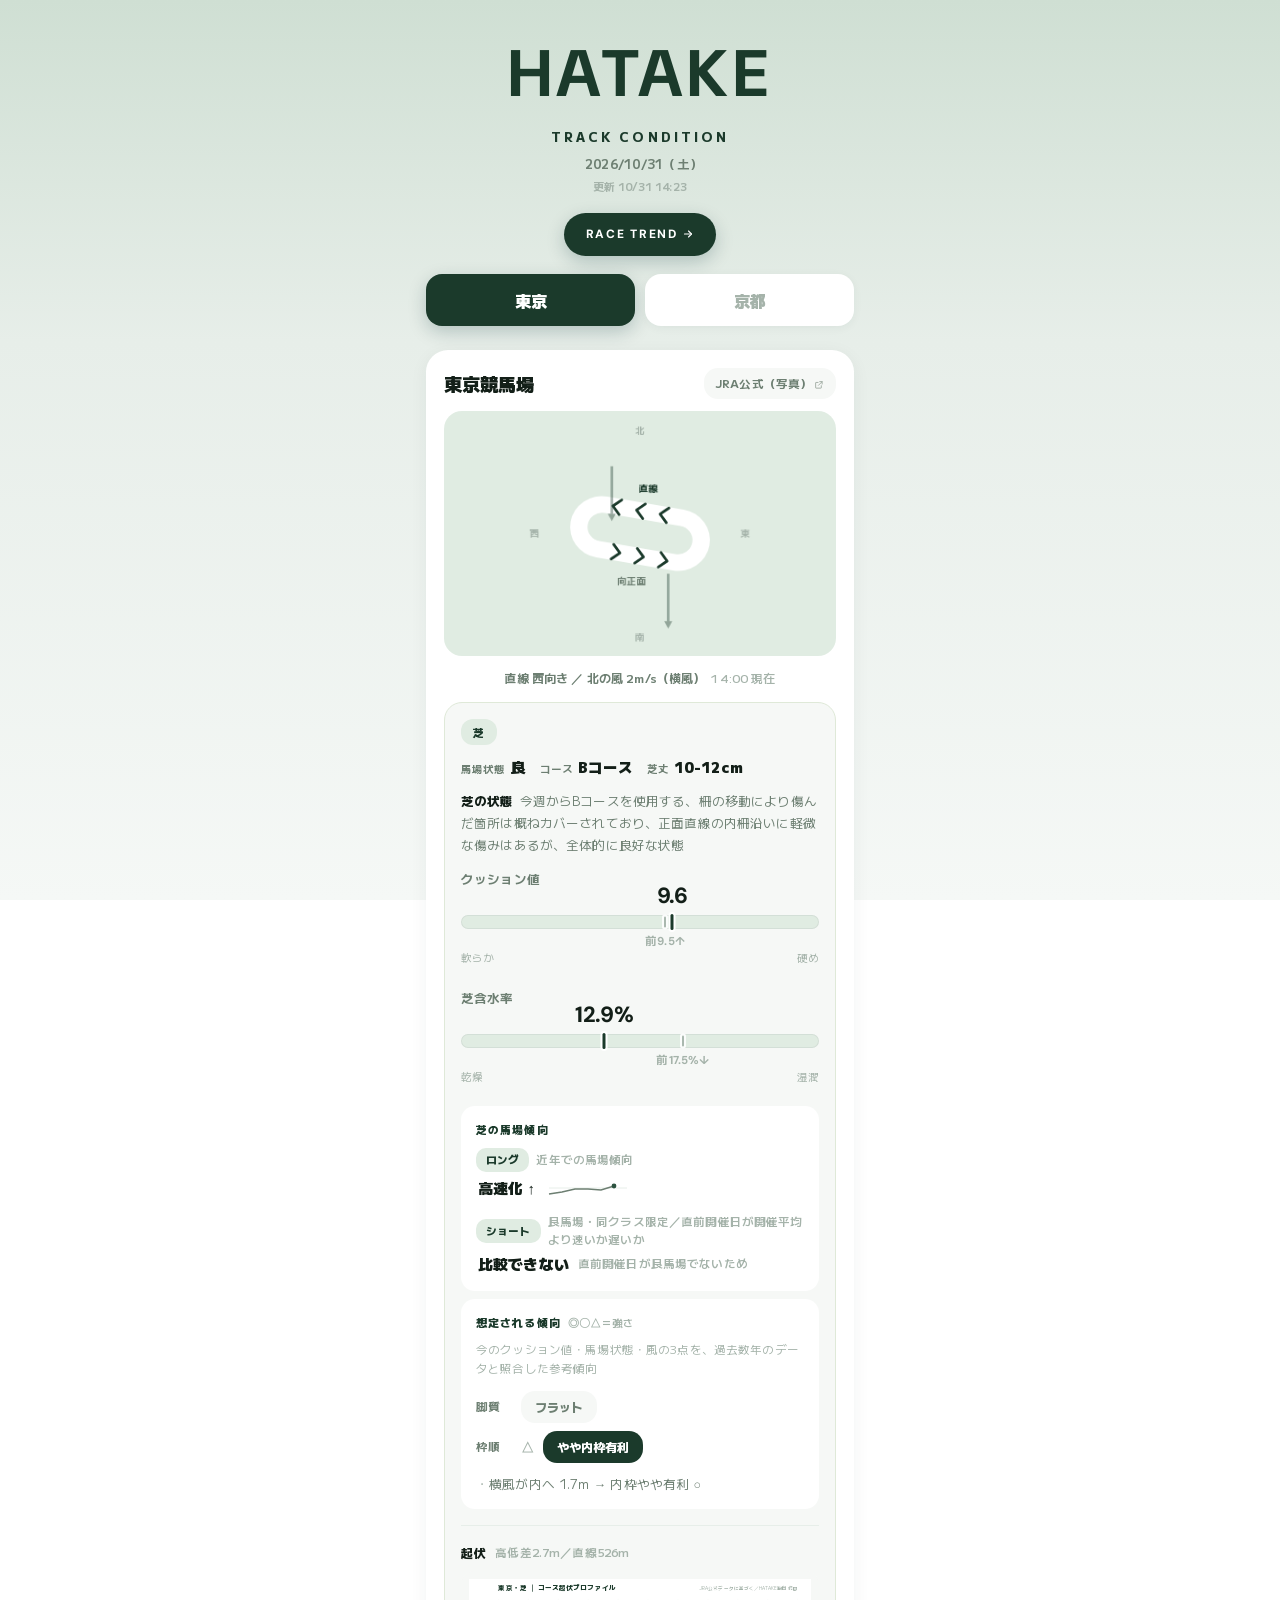
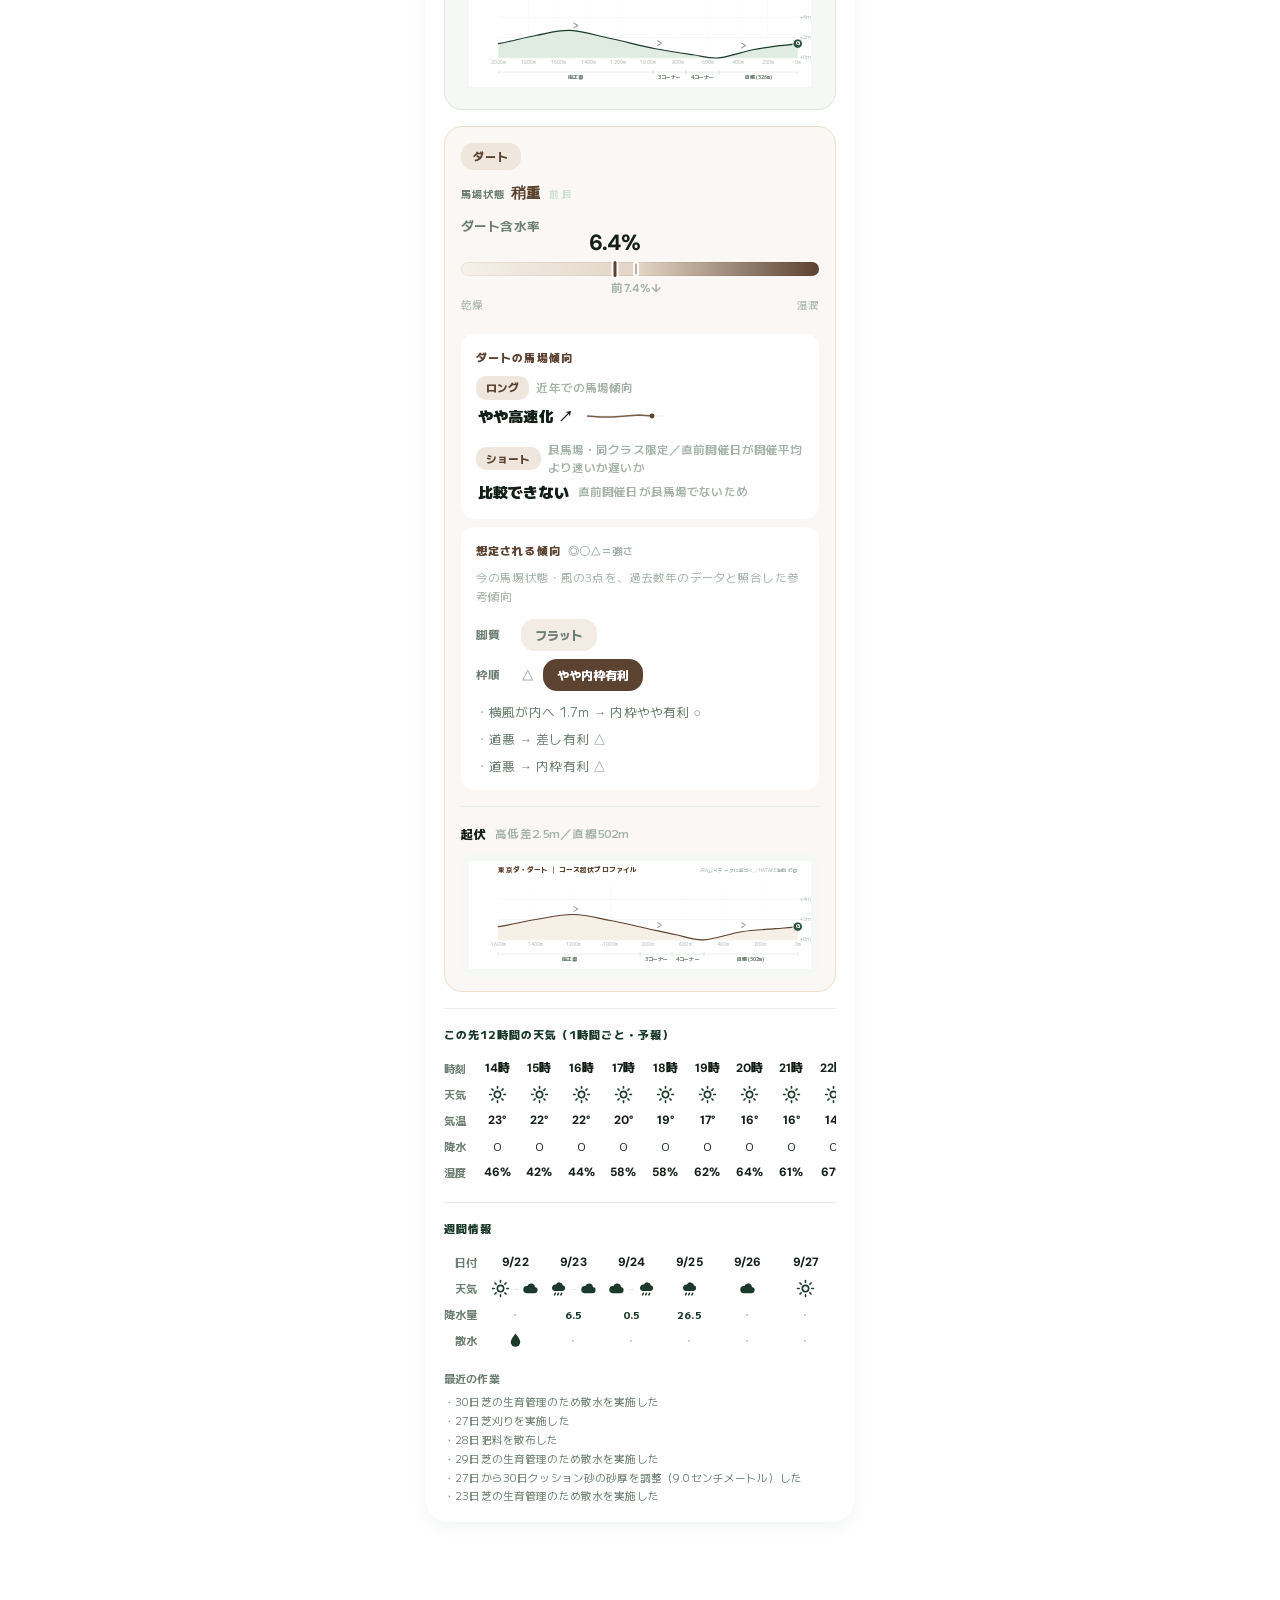
==== commit 6c63fbbe: "local publish 10/31 14:23" ====
--- a/condition.html
+++ b/condition.html
@@ -319,29 +319,29 @@
 </style><link rel="stylesheet" href="https://fonts.googleapis.com/css2?family=M+PLUS+2:wght@400;500;700;800;900&family=DM+Sans:wght@500;700;800&display=swap"></head>
 <body><div class="wrap">
 <div class="top"><svg class="brand" viewBox="0 0 300 62" preserveAspectRatio="xMidYMid meet"><text x="150" y="48" text-anchor="middle">HATAKE</text></svg>
-<h1>TRACK CONDITION<span class="dt">2026/10/31（土）</span><span class="upd">更新 10/31 12:00</span></h1></div>
+<h1>TRACK CONDITION<span class="dt">2026/10/31（土）</span><span class="upd">更新 10/31 14:23</span></h1></div>
 <div class="pagenav"><a class="navbtn" href="./race.html">RACE TREND <svg class="ic ic-arr" viewBox="0 0 24 24" width="1em" height="1em" fill="none" stroke="currentColor" stroke-width="2.2" stroke-linecap="round" stroke-linejoin="round" aria-hidden="true"><path d="M5 12h14"/><path d="M13 6l6 6-6 6"/></svg></a></div>
 <div class="vennav"><button class="vbtn active" data-t="v0">東京</button><button class="vbtn" data-t="v1">京都</button></div><div class="card vpane on" data-v="v0" id="v0">
 <div class="ch"><span class="nm">東京競馬場</span><a class="lk" href="https://www.jra.go.jp/keiba/baba/index.html" target="_blank" rel="noopener">JRA公式（写真）<svg class="ic ic-ext" viewBox="0 0 24 24" width="1em" height="1em" fill="none" stroke="currentColor" stroke-width="2" stroke-linecap="round" stroke-linejoin="round" aria-hidden="true"><path d="M14 4h6v6"/><path d="M20 4l-9 9"/><path d="M18 14v5a1 1 0 0 1-1 1H5a1 1 0 0 1-1-1V7a1 1 0 0 1 1-1h5"/></svg></a></div>
 <div class="body">
-<div class="visual"><canvas class="trk" data-br="280" data-turn="1" data-sp="2.4" data-di="45"></canvas><div class="wl">直線 西向き ／ 北東の風 2m/s（横風）<span class="tm">11:50 現在</span></div></div>
+<div class="visual"><canvas class="trk" data-br="280" data-turn="1" data-sp="1.7" data-di="0"></canvas><div class="wl">直線 西向き ／ 北の風 2m/s（横風）<span class="tm">14:00 現在</span></div></div>
 <div class="right">
-  <div class="grp turf"><div class="gtag">芝</div><div class="bstate"><span class="bs-k">馬場状態</span><span class="bs-v ">良</span><span class="bs-k">コース</span><span class="bs-v">Bコース</span><span class="bs-k">芝丈</span><span class="bs-v">10-12cm</span></div><div class="tsin"><span class="tsl">芝の状態</span>今週からBコースを使用する、柵の移動により傷んだ箇所は概ねカバーされており、正面直線の内柵沿いに軽微な傷みはあるが、全体的に良好な状態</div><div class="gau"><div class="glab">クッション値</div><div class="gbar" style="background:linear-gradient(90deg,#f6f8f6,#cde0d2,#1b3a2b)"><span class="gval" style="left:59%">9.6</span><span class="gm" style="left:59%"></span><span class="gm gp" style="left:57%"></span><span class="gpval" style="left:57%">前9.5↑</span></div><div class="ge"><span>軟らか</span><span>硬め</span></div></div><div class="gau"><div class="glab">芝含水率</div><div class="gbar" style="background:linear-gradient(90deg,#f6f8f6,#cde0d2,#1b3a2b)"><span class="gval" style="left:40%">12.9%</span><span class="gm" style="left:40%"></span><span class="gm gp" style="left:62%"></span><span class="gpval" style="left:62%">前17.5%↓</span></div><div class="ge"><span>乾燥</span><span>湿潤</span></div></div><div class="babatrend"><div class="bt-h">芝の馬場傾向</div><div class="bt-item"><div class="bt-top"><span class="bt-k">ロング</span><span class="bt-d">近年での馬場傾向</span></div><div class="bt-bot"><span class="bt-tag" style="color:#2c5340">高速化 ↑</span><svg class="spk" viewBox="0 0 84 22"><line x1="3" y1="11" x2="81" y2="11" stroke="#e7eee9"/><polyline points="3,17 16,15 29,12 42,12 55,13 68,9" fill="none" stroke="#6d7f72" stroke-width="1.5"/><circle cx="68" cy="9" r="2.4" fill="#2c5340"/></svg></div></div><div class="bt-item"><div class="bt-top"><span class="bt-k">ショート</span><span class="bt-d">良馬場・同クラス限定／直前開催日が開催平均より速いか遅いか</span></div><div class="bt-bot"><span class="bt-tag" style="color:#a5b3aa">比較できない</span><span class="bt-d">直前開催日が良馬場でないため</span></div></div></div><div class="tend"><div class="tend-h">想定される傾向<span class="tlg">◎〇△＝強さ</span></div><div class="tnote">今のクッション値・馬場状態・風の3点を、過去数年のデータと照合した参考傾向</div><div class="tpills"><span class="tk">脚質</span><span class="tpill n">フラット</span><span class="tk">枠順</span><span class="tmk">△</span><span class="tpill inn">やや内枠有利</span></div><div class="tfxs"><span class="tfx">横風が内へ 2.0m → 内枠やや有利 ○</span></div></div><div class="course"><div class="c-h">起伏 <span class="c-sub">高低差2.7m／直線526m</span></div><div class="c-svg"><svg viewBox="0 0 720 228" xmlns="http://www.w3.org/2000/svg" font-family="'Hiragino Kaku Gothic ProN','Yu Gothic',Meiryo,sans-serif" style="max-width:100%;height:auto"><rect x="0" y="0" width="720" height="228" fill="#ffffff"/><text x="62" y="24" font-size="14" font-weight="800" fill="#1b3a2b">東京・芝 ｜ コース起伏プロファイル</text><text x="692" y="24" font-size="9.5" fill="#a5b3aa" text-anchor="end">JRA公式データに基づく／HATAKE独自作図</text><line x1="62" y1="166.0" x2="692" y2="166.0" stroke="#e7eee9"/><text x="697" y="169.0" font-size="10" fill="#a5b3aa">+0m</text><line x1="62" y1="123.2" x2="692" y2="123.2" stroke="#e7eee9"/><text x="697" y="126.2" font-size="10" fill="#a5b3aa">+2m</text><line x1="62" y1="80.5" x2="692" y2="80.5" stroke="#e7eee9"/><text x="697" y="83.5" font-size="10" fill="#a5b3aa">+4m</text><line x1="692.0" y1="42" x2="692.0" y2="166" stroke="#f6f8f6"/><text x="692.0" y="180" font-size="9.5" fill="#a5b3aa" text-anchor="middle">0m</text><line x1="629.0" y1="42" x2="629.0" y2="166" stroke="#f6f8f6"/><text x="629.0" y="180" font-size="9.5" fill="#a5b3aa" text-anchor="middle">200m</text><line x1="566.0" y1="42" x2="566.0" y2="166" stroke="#f6f8f6"/><text x="566.0" y="180" font-size="9.5" fill="#a5b3aa" text-anchor="middle">400m</text><line x1="503.0" y1="42" x2="503.0" y2="166" stroke="#f6f8f6"/><text x="503.0" y="180" font-size="9.5" fill="#a5b3aa" text-anchor="middle">600m</text><line x1="440.0" y1="42" x2="440.0" y2="166" stroke="#f6f8f6"/><text x="440.0" y="180" font-size="9.5" fill="#a5b3aa" text-anchor="middle">800m</text><line x1="377.0" y1="42" x2="377.0" y2="166" stroke="#f6f8f6"/><text x="377.0" y="180" font-size="9.5" fill="#a5b3aa" text-anchor="middle">1000m</text><line x1="314.0" y1="42" x2="314.0" y2="166" stroke="#f6f8f6"/><text x="314.0" y="180" font-size="9.5" fill="#a5b3aa" text-anchor="middle">1200m</text><line x1="251.0" y1="42" x2="251.0" y2="166" stroke="#f6f8f6"/><text x="251.0" y="180" font-size="9.5" fill="#a5b3aa" text-anchor="middle">1400m</text><line x1="188.0" y1="42" x2="188.0" y2="166" stroke="#f6f8f6"/><text x="188.0" y="180" font-size="9.5" fill="#a5b3aa" text-anchor="middle">1600m</text><line x1="125.0" y1="42" x2="125.0" y2="166" stroke="#f6f8f6"/><text x="125.0" y="180" font-size="9.5" fill="#a5b3aa" text-anchor="middle">1800m</text><line x1="62.0" y1="42" x2="62.0" y2="166" stroke="#f6f8f6"/><text x="62.0" y="180" font-size="9.5" fill="#a5b3aa" text-anchor="middle">2000m</text><path d="M 62.0,136.1 C 88.2,131.4 115.5,123.6 140.8,119.0 C 165.9,114.3 186.9,107.2 213.2,108.3 C 239.4,109.3 268.3,119.0 298.2,125.4 C 328.2,131.8 363.9,141.1 392.8,146.8 C 421.6,152.5 449.2,156.4 471.5,159.6 C 493.8,162.8 505.3,167.8 526.3,166.0 C 547.3,164.2 576.2,153.2 597.5,148.9 C 618.8,144.6 638.4,142.5 654.2,140.3 C 669.9,138.2 679.4,138.6 692.0,136.1 L 692.0,166.0 L 62.0,166.0 Z" fill="#e0ece2" stroke="none"/><path d="M 62.0,136.1 C 88.2,131.4 115.5,123.6 140.8,119.0 C 165.9,114.3 186.9,107.2 213.2,108.3 C 239.4,109.3 268.3,119.0 298.2,125.4 C 328.2,131.8 363.9,141.1 392.8,146.8 C 421.6,152.5 449.2,156.4 471.5,159.6 C 493.8,162.8 505.3,167.8 526.3,166.0 C 547.3,164.2 576.2,153.2 597.5,148.9 C 618.8,144.6 638.4,142.5 654.2,140.3 C 669.9,138.2 679.4,138.6 692.0,136.1" fill="none" stroke="#1b3a2b" stroke-width="2.4" stroke-linejoin="round" stroke-linecap="round"/><polyline points="221,93 229,98 221,103" fill="none" stroke="#1b3a2b" stroke-width="2.2" stroke-linecap="round" stroke-linejoin="round" opacity="0.5"/><polyline points="397,130 405,135 397,140" fill="none" stroke="#1b3a2b" stroke-width="2.2" stroke-linecap="round" stroke-linejoin="round" opacity="0.5"/><polyline points="574,135 582,140 574,145" fill="none" stroke="#1b3a2b" stroke-width="2.2" stroke-linecap="round" stroke-linejoin="round" opacity="0.5"/><circle cx="692.0" cy="136.1" r="10" fill="#2c5340" stroke="#fff" stroke-width="2"/><text x="692.0" y="139.7" font-size="11.5" font-weight="800" fill="#fff" text-anchor="middle">G</text><line x1="62.0" y1="196" x2="387.0" y2="196" stroke="#cde0d2"/><line x1="62.0" y1="192" x2="62.0" y2="200" stroke="#cde0d2"/><line x1="387.0" y1="192" x2="387.0" y2="200" stroke="#cde0d2"/><text x="224.5" y="211" font-size="10.5" fill="#6d7f72" text-anchor="middle" font-weight="700">向正面</text><line x1="387.0" y1="196" x2="456.7" y2="196" stroke="#cde0d2"/><line x1="387.0" y1="192" x2="387.0" y2="200" stroke="#cde0d2"/><line x1="456.7" y1="192" x2="456.7" y2="200" stroke="#cde0d2"/><text x="421.9" y="211" font-size="10.5" fill="#6d7f72" text-anchor="middle" font-weight="700">3コーナー</text><line x1="456.7" y1="196" x2="526.3" y2="196" stroke="#cde0d2"/><line x1="456.7" y1="192" x2="456.7" y2="200" stroke="#cde0d2"/><line x1="526.3" y1="192" x2="526.3" y2="200" stroke="#cde0d2"/><text x="491.5" y="211" font-size="10.5" fill="#6d7f72" text-anchor="middle" font-weight="700">4コーナー</text><line x1="526.3" y1="196" x2="692.0" y2="196" stroke="#cde0d2"/><line x1="526.3" y1="192" x2="526.3" y2="200" stroke="#cde0d2"/><line x1="692.0" y1="192" x2="692.0" y2="200" stroke="#cde0d2"/><text x="609.2" y="211" font-size="10.5" fill="#6d7f72" text-anchor="middle" font-weight="700">直線 (526m)</text></svg></div></div></div>
-  <div class="grp dirt"><div class="gtag">ダート</div><div class="bstate"><span class="bs-k">馬場状態</span><span class="bs-v bad">稍重</span><s class="pmini">前 良</s></div><div class="gau"><div class="glab">ダート含水率</div><div class="gbar" style="background:linear-gradient(90deg,#f6f1ea,#e2d4c5,#5c4230)"><span class="gval" style="left:43%">6.4%</span><span class="gm" style="left:43%"></span><span class="gm gp" style="left:49%"></span><span class="gpval" style="left:49%">前7.4%↓</span></div><div class="ge"><span>乾燥</span><span>湿潤</span></div></div><div class="babatrend"><div class="bt-h">ダートの馬場傾向</div><div class="bt-item"><div class="bt-top"><span class="bt-k">ロング</span><span class="bt-d">近年での馬場傾向</span></div><div class="bt-bot"><span class="bt-tag" style="color:#d0821f">やや高速化 ↗</span><svg class="spk" viewBox="0 0 84 22"><line x1="3" y1="11" x2="81" y2="11" stroke="#e7eee9"/><polyline points="3,11 16,12 29,12 42,11 55,10 68,11" fill="none" stroke="#6d7f72" stroke-width="1.5"/><circle cx="68" cy="11" r="2.4" fill="#6b8390"/></svg></div></div><div class="bt-item"><div class="bt-top"><span class="bt-k">ショート</span><span class="bt-d">良馬場・同クラス限定／直前開催日が開催平均より速いか遅いか</span></div><div class="bt-bot"><span class="bt-tag" style="color:#a5b3aa">比較できない</span><span class="bt-d">直前開催日が良馬場でないため</span></div></div></div><div class="tend"><div class="tend-h">想定される傾向<span class="tlg">◎〇△＝強さ</span></div><div class="tnote">今の馬場状態・風の3点を、過去数年のデータと照合した参考傾向</div><div class="tpills"><span class="tk">脚質</span><span class="tpill n">フラット</span><span class="tk">枠順</span><span class="tmk">△</span><span class="tpill inn">やや内枠有利</span></div><div class="tfxs"><span class="tfx">横風が内へ 2.0m → 内枠やや有利 ○</span><span class="tfx">道悪 → 差し有利 △</span><span class="tfx">道悪 → 内枠有利 △</span></div></div><div class="course"><div class="c-h">起伏 <span class="c-sub">高低差2.5m／直線502m</span></div><div class="c-svg"><svg viewBox="0 0 720 228" xmlns="http://www.w3.org/2000/svg" font-family="'Hiragino Kaku Gothic ProN','Yu Gothic',Meiryo,sans-serif" style="max-width:100%;height:auto"><rect x="0" y="0" width="720" height="228" fill="#ffffff"/><text x="62" y="24" font-size="14" font-weight="800" fill="#5c4230">東京ダ・ダート ｜ コース起伏プロファイル</text><text x="692" y="24" font-size="9.5" fill="#a5b3aa" text-anchor="end">JRA公式データに基づく／HATAKE独自作図</text><line x1="62" y1="166.0" x2="692" y2="166.0" stroke="#e7eee9"/><text x="697" y="169.0" font-size="10" fill="#a5b3aa">+0m</text><line x1="62" y1="123.2" x2="692" y2="123.2" stroke="#e7eee9"/><text x="697" y="126.2" font-size="10" fill="#a5b3aa">+2m</text><line x1="62" y1="80.5" x2="692" y2="80.5" stroke="#e7eee9"/><text x="697" y="83.5" font-size="10" fill="#a5b3aa">+4m</text><line x1="692.0" y1="42" x2="692.0" y2="166" stroke="#f6f8f6"/><text x="692.0" y="180" font-size="9.5" fill="#a5b3aa" text-anchor="middle">0m</text><line x1="613.2" y1="42" x2="613.2" y2="166" stroke="#f6f8f6"/><text x="613.2" y="180" font-size="9.5" fill="#a5b3aa" text-anchor="middle">200m</text><line x1="534.5" y1="42" x2="534.5" y2="166" stroke="#f6f8f6"/><text x="534.5" y="180" font-size="9.5" fill="#a5b3aa" text-anchor="middle">400m</text><line x1="455.8" y1="42" x2="455.8" y2="166" stroke="#f6f8f6"/><text x="455.8" y="180" font-size="9.5" fill="#a5b3aa" text-anchor="middle">600m</text><line x1="377.0" y1="42" x2="377.0" y2="166" stroke="#f6f8f6"/><text x="377.0" y="180" font-size="9.5" fill="#a5b3aa" text-anchor="middle">800m</text><line x1="298.2" y1="42" x2="298.2" y2="166" stroke="#f6f8f6"/><text x="298.2" y="180" font-size="9.5" fill="#a5b3aa" text-anchor="middle">1000m</text><line x1="219.5" y1="42" x2="219.5" y2="166" stroke="#f6f8f6"/><text x="219.5" y="180" font-size="9.5" fill="#a5b3aa" text-anchor="middle">1200m</text><line x1="140.8" y1="42" x2="140.8" y2="166" stroke="#f6f8f6"/><text x="140.8" y="180" font-size="9.5" fill="#a5b3aa" text-anchor="middle">1400m</text><line x1="62.0" y1="42" x2="62.0" y2="166" stroke="#f6f8f6"/><text x="62.0" y="180" font-size="9.5" fill="#a5b3aa" text-anchor="middle">1600m</text><path d="M 62.0,138.2 C 88.2,134.1 114.5,127.5 140.8,123.2 C 167.0,119.0 193.2,112.2 219.5,112.6 C 245.8,112.9 272.0,120.4 298.2,125.4 C 324.5,130.4 354.0,137.5 377.0,142.5 C 400.0,147.5 416.5,151.4 436.1,155.3 C 455.6,159.2 471.5,167.1 494.5,166.0 C 517.5,164.9 548.8,152.8 573.9,148.9 C 598.9,145.0 625.1,144.3 644.8,142.5 C 664.4,140.7 676.2,140.5 692.0,138.2 L 692.0,166.0 L 62.0,166.0 Z" fill="#f6efe6" stroke="none"/><path d="M 62.0,138.2 C 88.2,134.1 114.5,127.5 140.8,123.2 C 167.0,119.0 193.2,112.2 219.5,112.6 C 245.8,112.9 272.0,120.4 298.2,125.4 C 324.5,130.4 354.0,137.5 377.0,142.5 C 400.0,147.5 416.5,151.4 436.1,155.3 C 455.6,159.2 471.5,167.1 494.5,166.0 C 517.5,164.9 548.8,152.8 573.9,148.9 C 598.9,145.0 625.1,144.3 644.8,142.5 C 664.4,140.7 676.2,140.5 692.0,138.2" fill="none" stroke="#5c4230" stroke-width="2.4" stroke-linejoin="round" stroke-linecap="round"/><polyline points="221,96 229,101 221,106" fill="none" stroke="#5c4230" stroke-width="2.2" stroke-linecap="round" stroke-linejoin="round" opacity="0.5"/><polyline points="397,130 405,135 397,140" fill="none" stroke="#5c4230" stroke-width="2.2" stroke-linecap="round" stroke-linejoin="round" opacity="0.5"/><polyline points="574,130 582,135 574,140" fill="none" stroke="#5c4230" stroke-width="2.2" stroke-linecap="round" stroke-linejoin="round" opacity="0.5"/><circle cx="692.0" cy="138.2" r="10" fill="#2c5340" stroke="#fff" stroke-width="2"/><text x="692.0" y="141.8" font-size="11.5" font-weight="800" fill="#fff" text-anchor="middle">G</text><line x1="62.0" y1="196" x2="360.6" y2="196" stroke="#cde0d2"/><line x1="62.0" y1="192" x2="62.0" y2="200" stroke="#cde0d2"/><line x1="360.6" y1="192" x2="360.6" y2="200" stroke="#cde0d2"/><text x="211.3" y="211" font-size="10.5" fill="#6d7f72" text-anchor="middle" font-weight="700">向正面</text><line x1="360.6" y1="196" x2="427.6" y2="196" stroke="#cde0d2"/><line x1="360.6" y1="192" x2="360.6" y2="200" stroke="#cde0d2"/><line x1="427.6" y1="192" x2="427.6" y2="200" stroke="#cde0d2"/><text x="394.1" y="211" font-size="10.5" fill="#6d7f72" text-anchor="middle" font-weight="700">3コーナー</text><line x1="427.6" y1="196" x2="494.5" y2="196" stroke="#cde0d2"/><line x1="427.6" y1="192" x2="427.6" y2="200" stroke="#cde0d2"/><line x1="494.5" y1="192" x2="494.5" y2="200" stroke="#cde0d2"/><text x="461.0" y="211" font-size="10.5" fill="#6d7f72" text-anchor="middle" font-weight="700">4コーナー</text><line x1="494.5" y1="196" x2="692.0" y2="196" stroke="#cde0d2"/><line x1="494.5" y1="192" x2="494.5" y2="200" stroke="#cde0d2"/><line x1="692.0" y1="192" x2="692.0" y2="200" stroke="#cde0d2"/><text x="593.2" y="211" font-size="10.5" fill="#6d7f72" text-anchor="middle" font-weight="700">直線 (502m)</text></svg></div></div></div>
-</div>
-</div>
-<div class="today-wx"><div class="tw-h">この先12時間の天気（1時間ごと・予報）</div><div class="wsc"><div class="hgrid" style="grid-template-columns:auto repeat(12,minmax(38px,1fr))"><div class="hwlab">時刻</div><div class="hwc "><span class="hdt">12時</span></div><div class="hwc "><span class="hdt">13時</span></div><div class="hwc "><span class="hdt">14時</span></div><div class="hwc "><span class="hdt">15時</span></div><div class="hwc "><span class="hdt">16時</span></div><div class="hwc "><span class="hdt">17時</span></div><div class="hwc "><span class="hdt">18時</span></div><div class="hwc "><span class="hdt">19時</span></div><div class="hwc "><span class="hdt">20時</span></div><div class="hwc "><span class="hdt">21時</span></div><div class="hwc "><span class="hdt">22時</span></div><div class="hwc "><span class="hdt">23時</span></div><div class="hwlab">天気</div><div class="hwc "><svg class="wic" viewBox="0 0 24 24" fill="none" stroke="currentColor" stroke-width="2" stroke-linecap="round"><circle cx="12" cy="12" r="4"/><path d="M12 2v2M12 20v2M2 12h2M20 12h2M5 5l1.4 1.4M17.6 17.6L19 19M19 5l-1.4 1.4M6.4 17.6L5 19"/></svg></div><div class="hwc "><svg class="wic" viewBox="0 0 24 24" fill="none" stroke="currentColor" stroke-width="2" stroke-linecap="round"><circle cx="12" cy="12" r="4"/><path d="M12 2v2M12 20v2M2 12h2M20 12h2M5 5l1.4 1.4M17.6 17.6L19 19M19 5l-1.4 1.4M6.4 17.6L5 19"/></svg></div><div class="hwc "><svg class="wic" viewBox="0 0 24 24" fill="none" stroke="currentColor" stroke-width="2" stroke-linecap="round"><circle cx="12" cy="12" r="4"/><path d="M12 2v2M12 20v2M2 12h2M20 12h2M5 5l1.4 1.4M17.6 17.6L19 19M19 5l-1.4 1.4M6.4 17.6L5 19"/></svg></div><div class="hwc "><svg class="wic" viewBox="0 0 24 24" fill="none" stroke="currentColor" stroke-width="2" stroke-linecap="round"><circle cx="12" cy="12" r="4"/><path d="M12 2v2M12 20v2M2 12h2M20 12h2M5 5l1.4 1.4M17.6 17.6L19 19M19 5l-1.4 1.4M6.4 17.6L5 19"/></svg></div><div class="hwc "><svg class="wic" viewBox="0 0 24 24" fill="none" stroke="currentColor" stroke-width="2" stroke-linecap="round"><circle cx="12" cy="12" r="4"/><path d="M12 2v2M12 20v2M2 12h2M20 12h2M5 5l1.4 1.4M17.6 17.6L19 19M19 5l-1.4 1.4M6.4 17.6L5 19"/></svg></div><div class="hwc "><svg class="wic" viewBox="0 0 24 24" fill="none" stroke="currentColor" stroke-width="2" stroke-linecap="round"><circle cx="12" cy="12" r="4"/><path d="M12 2v2M12 20v2M2 12h2M20 12h2M5 5l1.4 1.4M17.6 17.6L19 19M19 5l-1.4 1.4M6.4 17.6L5 19"/></svg></div><div class="hwc "><svg class="wic" viewBox="0 0 24 24" fill="none" stroke="currentColor" stroke-width="2" stroke-linecap="round"><circle cx="12" cy="12" r="4"/><path d="M12 2v2M12 20v2M2 12h2M20 12h2M5 5l1.4 1.4M17.6 17.6L19 19M19 5l-1.4 1.4M6.4 17.6L5 19"/></svg></div><div class="hwc "><svg class="wic" viewBox="0 0 24 24" fill="none" stroke="currentColor" stroke-width="2" stroke-linecap="round"><circle cx="12" cy="12" r="4"/><path d="M12 2v2M12 20v2M2 12h2M20 12h2M5 5l1.4 1.4M17.6 17.6L19 19M19 5l-1.4 1.4M6.4 17.6L5 19"/></svg></div><div class="hwc "><svg class="wic" viewBox="0 0 24 24" fill="none" stroke="currentColor" stroke-width="2" stroke-linecap="round"><circle cx="12" cy="12" r="4"/><path d="M12 2v2M12 20v2M2 12h2M20 12h2M5 5l1.4 1.4M17.6 17.6L19 19M19 5l-1.4 1.4M6.4 17.6L5 19"/></svg></div><div class="hwc "><svg class="wic" viewBox="0 0 24 24" fill="none" stroke="currentColor" stroke-width="2" stroke-linecap="round"><circle cx="12" cy="12" r="4"/><path d="M12 2v2M12 20v2M2 12h2M20 12h2M5 5l1.4 1.4M17.6 17.6L19 19M19 5l-1.4 1.4M6.4 17.6L5 19"/></svg></div><div class="hwc "><svg class="wic" viewBox="0 0 24 24" fill="none" stroke="currentColor" stroke-width="2" stroke-linecap="round"><circle cx="12" cy="12" r="4"/><path d="M12 2v2M12 20v2M2 12h2M20 12h2M5 5l1.4 1.4M17.6 17.6L19 19M19 5l-1.4 1.4M6.4 17.6L5 19"/></svg></div><div class="hwc "><svg class="wic" viewBox="0 0 24 24" fill="none" stroke="currentColor" stroke-width="2" stroke-linecap="round"><circle cx="12" cy="12" r="4"/><path d="M12 2v2M12 20v2M2 12h2M20 12h2M5 5l1.4 1.4M17.6 17.6L19 19M19 5l-1.4 1.4M6.4 17.6L5 19"/></svg></div><div class="hwlab">気温</div><div class="hwc num">22°</div><div class="hwc num">23°</div><div class="hwc num">23°</div><div class="hwc num">23°</div><div class="hwc num">22°</div><div class="hwc num">20°</div><div class="hwc num">19°</div><div class="hwc num">18°</div><div class="hwc num">16°</div><div class="hwc num">16°</div><div class="hwc num">15°</div><div class="hwc num">14°</div><div class="hwlab">降水</div><div class="hwc ">0</div><div class="hwc ">0</div><div class="hwc ">0</div><div class="hwc ">0</div><div class="hwc ">0</div><div class="hwc ">0</div><div class="hwc ">0</div><div class="hwc ">0</div><div class="hwc ">0</div><div class="hwc ">0</div><div class="hwc ">0</div><div class="hwc ">0</div><div class="hwlab">湿度</div><div class="hwc num">50%</div><div class="hwc num">43%</div><div class="hwc num">36%</div><div class="hwc num">33%</div><div class="hwc num">38%</div><div class="hwc num">52%</div><div class="hwc num">55%</div><div class="hwc num">58%</div><div class="hwc num">67%</div><div class="hwc num">63%</div><div class="hwc num">66%</div><div class="hwc num">65%</div></div></div></div>
+  <div class="grp turf"><div class="gtag">芝</div><div class="bstate"><span class="bs-k">馬場状態</span><span class="bs-v ">良</span><span class="bs-k">コース</span><span class="bs-v">Bコース</span><span class="bs-k">芝丈</span><span class="bs-v">10-12cm</span></div><div class="tsin"><span class="tsl">芝の状態</span>今週からBコースを使用する、柵の移動により傷んだ箇所は概ねカバーされており、正面直線の内柵沿いに軽微な傷みはあるが、全体的に良好な状態</div><div class="gau"><div class="glab">クッション値</div><div class="gbar" style="background:linear-gradient(90deg,#f6f8f6,#cde0d2,#1b3a2b)"><span class="gval" style="left:59%">9.6</span><span class="gm" style="left:59%"></span><span class="gm gp" style="left:57%"></span><span class="gpval" style="left:57%">前9.5↑</span></div><div class="ge"><span>軟らか</span><span>硬め</span></div></div><div class="gau"><div class="glab">芝含水率</div><div class="gbar" style="background:linear-gradient(90deg,#f6f8f6,#cde0d2,#1b3a2b)"><span class="gval" style="left:40%">12.9%</span><span class="gm" style="left:40%"></span><span class="gm gp" style="left:62%"></span><span class="gpval" style="left:62%">前17.5%↓</span></div><div class="ge"><span>乾燥</span><span>湿潤</span></div></div><div class="babatrend"><div class="bt-h">芝の馬場傾向</div><div class="bt-item"><div class="bt-top"><span class="bt-k">ロング</span><span class="bt-d">近年での馬場傾向</span></div><div class="bt-bot"><span class="bt-tag" style="color:#2c5340">高速化 ↑</span><svg class="spk" viewBox="0 0 84 22"><line x1="3" y1="11" x2="81" y2="11" stroke="#e7eee9"/><polyline points="3,17 16,15 29,12 42,12 55,13 68,9" fill="none" stroke="#6d7f72" stroke-width="1.5"/><circle cx="68" cy="9" r="2.4" fill="#2c5340"/></svg></div></div><div class="bt-item"><div class="bt-top"><span class="bt-k">ショート</span><span class="bt-d">良馬場・同クラス限定／直前開催日が開催平均より速いか遅いか</span></div><div class="bt-bot"><span class="bt-tag" style="color:#a5b3aa">比較できない</span><span class="bt-d">直前開催日が良馬場でないため</span></div></div></div><div class="tend"><div class="tend-h">想定される傾向<span class="tlg">◎〇△＝強さ</span></div><div class="tnote">今のクッション値・馬場状態・風の3点を、過去数年のデータと照合した参考傾向</div><div class="tpills"><span class="tk">脚質</span><span class="tpill n">フラット</span><span class="tk">枠順</span><span class="tmk">△</span><span class="tpill inn">やや内枠有利</span></div><div class="tfxs"><span class="tfx">横風が内へ 1.7m → 内枠やや有利 ○</span></div></div><div class="course"><div class="c-h">起伏 <span class="c-sub">高低差2.7m／直線526m</span></div><div class="c-svg"><svg viewBox="0 0 720 228" xmlns="http://www.w3.org/2000/svg" font-family="'Hiragino Kaku Gothic ProN','Yu Gothic',Meiryo,sans-serif" style="max-width:100%;height:auto"><rect x="0" y="0" width="720" height="228" fill="#ffffff"/><text x="62" y="24" font-size="14" font-weight="800" fill="#1b3a2b">東京・芝 ｜ コース起伏プロファイル</text><text x="692" y="24" font-size="9.5" fill="#a5b3aa" text-anchor="end">JRA公式データに基づく／HATAKE独自作図</text><line x1="62" y1="166.0" x2="692" y2="166.0" stroke="#e7eee9"/><text x="697" y="169.0" font-size="10" fill="#a5b3aa">+0m</text><line x1="62" y1="123.2" x2="692" y2="123.2" stroke="#e7eee9"/><text x="697" y="126.2" font-size="10" fill="#a5b3aa">+2m</text><line x1="62" y1="80.5" x2="692" y2="80.5" stroke="#e7eee9"/><text x="697" y="83.5" font-size="10" fill="#a5b3aa">+4m</text><line x1="692.0" y1="42" x2="692.0" y2="166" stroke="#f6f8f6"/><text x="692.0" y="180" font-size="9.5" fill="#a5b3aa" text-anchor="middle">0m</text><line x1="629.0" y1="42" x2="629.0" y2="166" stroke="#f6f8f6"/><text x="629.0" y="180" font-size="9.5" fill="#a5b3aa" text-anchor="middle">200m</text><line x1="566.0" y1="42" x2="566.0" y2="166" stroke="#f6f8f6"/><text x="566.0" y="180" font-size="9.5" fill="#a5b3aa" text-anchor="middle">400m</text><line x1="503.0" y1="42" x2="503.0" y2="166" stroke="#f6f8f6"/><text x="503.0" y="180" font-size="9.5" fill="#a5b3aa" text-anchor="middle">600m</text><line x1="440.0" y1="42" x2="440.0" y2="166" stroke="#f6f8f6"/><text x="440.0" y="180" font-size="9.5" fill="#a5b3aa" text-anchor="middle">800m</text><line x1="377.0" y1="42" x2="377.0" y2="166" stroke="#f6f8f6"/><text x="377.0" y="180" font-size="9.5" fill="#a5b3aa" text-anchor="middle">1000m</text><line x1="314.0" y1="42" x2="314.0" y2="166" stroke="#f6f8f6"/><text x="314.0" y="180" font-size="9.5" fill="#a5b3aa" text-anchor="middle">1200m</text><line x1="251.0" y1="42" x2="251.0" y2="166" stroke="#f6f8f6"/><text x="251.0" y="180" font-size="9.5" fill="#a5b3aa" text-anchor="middle">1400m</text><line x1="188.0" y1="42" x2="188.0" y2="166" stroke="#f6f8f6"/><text x="188.0" y="180" font-size="9.5" fill="#a5b3aa" text-anchor="middle">1600m</text><line x1="125.0" y1="42" x2="125.0" y2="166" stroke="#f6f8f6"/><text x="125.0" y="180" font-size="9.5" fill="#a5b3aa" text-anchor="middle">1800m</text><line x1="62.0" y1="42" x2="62.0" y2="166" stroke="#f6f8f6"/><text x="62.0" y="180" font-size="9.5" fill="#a5b3aa" text-anchor="middle">2000m</text><path d="M 62.0,136.1 C 88.2,131.4 115.5,123.6 140.8,119.0 C 165.9,114.3 186.9,107.2 213.2,108.3 C 239.4,109.3 268.3,119.0 298.2,125.4 C 328.2,131.8 363.9,141.1 392.8,146.8 C 421.6,152.5 449.2,156.4 471.5,159.6 C 493.8,162.8 505.3,167.8 526.3,166.0 C 547.3,164.2 576.2,153.2 597.5,148.9 C 618.8,144.6 638.4,142.5 654.2,140.3 C 669.9,138.2 679.4,138.6 692.0,136.1 L 692.0,166.0 L 62.0,166.0 Z" fill="#e0ece2" stroke="none"/><path d="M 62.0,136.1 C 88.2,131.4 115.5,123.6 140.8,119.0 C 165.9,114.3 186.9,107.2 213.2,108.3 C 239.4,109.3 268.3,119.0 298.2,125.4 C 328.2,131.8 363.9,141.1 392.8,146.8 C 421.6,152.5 449.2,156.4 471.5,159.6 C 493.8,162.8 505.3,167.8 526.3,166.0 C 547.3,164.2 576.2,153.2 597.5,148.9 C 618.8,144.6 638.4,142.5 654.2,140.3 C 669.9,138.2 679.4,138.6 692.0,136.1" fill="none" stroke="#1b3a2b" stroke-width="2.4" stroke-linejoin="round" stroke-linecap="round"/><polyline points="221,93 229,98 221,103" fill="none" stroke="#1b3a2b" stroke-width="2.2" stroke-linecap="round" stroke-linejoin="round" opacity="0.5"/><polyline points="397,130 405,135 397,140" fill="none" stroke="#1b3a2b" stroke-width="2.2" stroke-linecap="round" stroke-linejoin="round" opacity="0.5"/><polyline points="574,135 582,140 574,145" fill="none" stroke="#1b3a2b" stroke-width="2.2" stroke-linecap="round" stroke-linejoin="round" opacity="0.5"/><circle cx="692.0" cy="136.1" r="10" fill="#2c5340" stroke="#fff" stroke-width="2"/><text x="692.0" y="139.7" font-size="11.5" font-weight="800" fill="#fff" text-anchor="middle">G</text><line x1="62.0" y1="196" x2="387.0" y2="196" stroke="#cde0d2"/><line x1="62.0" y1="192" x2="62.0" y2="200" stroke="#cde0d2"/><line x1="387.0" y1="192" x2="387.0" y2="200" stroke="#cde0d2"/><text x="224.5" y="211" font-size="10.5" fill="#6d7f72" text-anchor="middle" font-weight="700">向正面</text><line x1="387.0" y1="196" x2="456.7" y2="196" stroke="#cde0d2"/><line x1="387.0" y1="192" x2="387.0" y2="200" stroke="#cde0d2"/><line x1="456.7" y1="192" x2="456.7" y2="200" stroke="#cde0d2"/><text x="421.9" y="211" font-size="10.5" fill="#6d7f72" text-anchor="middle" font-weight="700">3コーナー</text><line x1="456.7" y1="196" x2="526.3" y2="196" stroke="#cde0d2"/><line x1="456.7" y1="192" x2="456.7" y2="200" stroke="#cde0d2"/><line x1="526.3" y1="192" x2="526.3" y2="200" stroke="#cde0d2"/><text x="491.5" y="211" font-size="10.5" fill="#6d7f72" text-anchor="middle" font-weight="700">4コーナー</text><line x1="526.3" y1="196" x2="692.0" y2="196" stroke="#cde0d2"/><line x1="526.3" y1="192" x2="526.3" y2="200" stroke="#cde0d2"/><line x1="692.0" y1="192" x2="692.0" y2="200" stroke="#cde0d2"/><text x="609.2" y="211" font-size="10.5" fill="#6d7f72" text-anchor="middle" font-weight="700">直線 (526m)</text></svg></div></div></div>
+  <div class="grp dirt"><div class="gtag">ダート</div><div class="bstate"><span class="bs-k">馬場状態</span><span class="bs-v bad">稍重</span><s class="pmini">前 良</s></div><div class="gau"><div class="glab">ダート含水率</div><div class="gbar" style="background:linear-gradient(90deg,#f6f1ea,#e2d4c5,#5c4230)"><span class="gval" style="left:43%">6.4%</span><span class="gm" style="left:43%"></span><span class="gm gp" style="left:49%"></span><span class="gpval" style="left:49%">前7.4%↓</span></div><div class="ge"><span>乾燥</span><span>湿潤</span></div></div><div class="babatrend"><div class="bt-h">ダートの馬場傾向</div><div class="bt-item"><div class="bt-top"><span class="bt-k">ロング</span><span class="bt-d">近年での馬場傾向</span></div><div class="bt-bot"><span class="bt-tag" style="color:#d0821f">やや高速化 ↗</span><svg class="spk" viewBox="0 0 84 22"><line x1="3" y1="11" x2="81" y2="11" stroke="#e7eee9"/><polyline points="3,11 16,12 29,12 42,11 55,10 68,11" fill="none" stroke="#6d7f72" stroke-width="1.5"/><circle cx="68" cy="11" r="2.4" fill="#6b8390"/></svg></div></div><div class="bt-item"><div class="bt-top"><span class="bt-k">ショート</span><span class="bt-d">良馬場・同クラス限定／直前開催日が開催平均より速いか遅いか</span></div><div class="bt-bot"><span class="bt-tag" style="color:#a5b3aa">比較できない</span><span class="bt-d">直前開催日が良馬場でないため</span></div></div></div><div class="tend"><div class="tend-h">想定される傾向<span class="tlg">◎〇△＝強さ</span></div><div class="tnote">今の馬場状態・風の3点を、過去数年のデータと照合した参考傾向</div><div class="tpills"><span class="tk">脚質</span><span class="tpill n">フラット</span><span class="tk">枠順</span><span class="tmk">△</span><span class="tpill inn">やや内枠有利</span></div><div class="tfxs"><span class="tfx">横風が内へ 1.7m → 内枠やや有利 ○</span><span class="tfx">道悪 → 差し有利 △</span><span class="tfx">道悪 → 内枠有利 △</span></div></div><div class="course"><div class="c-h">起伏 <span class="c-sub">高低差2.5m／直線502m</span></div><div class="c-svg"><svg viewBox="0 0 720 228" xmlns="http://www.w3.org/2000/svg" font-family="'Hiragino Kaku Gothic ProN','Yu Gothic',Meiryo,sans-serif" style="max-width:100%;height:auto"><rect x="0" y="0" width="720" height="228" fill="#ffffff"/><text x="62" y="24" font-size="14" font-weight="800" fill="#5c4230">東京ダ・ダート ｜ コース起伏プロファイル</text><text x="692" y="24" font-size="9.5" fill="#a5b3aa" text-anchor="end">JRA公式データに基づく／HATAKE独自作図</text><line x1="62" y1="166.0" x2="692" y2="166.0" stroke="#e7eee9"/><text x="697" y="169.0" font-size="10" fill="#a5b3aa">+0m</text><line x1="62" y1="123.2" x2="692" y2="123.2" stroke="#e7eee9"/><text x="697" y="126.2" font-size="10" fill="#a5b3aa">+2m</text><line x1="62" y1="80.5" x2="692" y2="80.5" stroke="#e7eee9"/><text x="697" y="83.5" font-size="10" fill="#a5b3aa">+4m</text><line x1="692.0" y1="42" x2="692.0" y2="166" stroke="#f6f8f6"/><text x="692.0" y="180" font-size="9.5" fill="#a5b3aa" text-anchor="middle">0m</text><line x1="613.2" y1="42" x2="613.2" y2="166" stroke="#f6f8f6"/><text x="613.2" y="180" font-size="9.5" fill="#a5b3aa" text-anchor="middle">200m</text><line x1="534.5" y1="42" x2="534.5" y2="166" stroke="#f6f8f6"/><text x="534.5" y="180" font-size="9.5" fill="#a5b3aa" text-anchor="middle">400m</text><line x1="455.8" y1="42" x2="455.8" y2="166" stroke="#f6f8f6"/><text x="455.8" y="180" font-size="9.5" fill="#a5b3aa" text-anchor="middle">600m</text><line x1="377.0" y1="42" x2="377.0" y2="166" stroke="#f6f8f6"/><text x="377.0" y="180" font-size="9.5" fill="#a5b3aa" text-anchor="middle">800m</text><line x1="298.2" y1="42" x2="298.2" y2="166" stroke="#f6f8f6"/><text x="298.2" y="180" font-size="9.5" fill="#a5b3aa" text-anchor="middle">1000m</text><line x1="219.5" y1="42" x2="219.5" y2="166" stroke="#f6f8f6"/><text x="219.5" y="180" font-size="9.5" fill="#a5b3aa" text-anchor="middle">1200m</text><line x1="140.8" y1="42" x2="140.8" y2="166" stroke="#f6f8f6"/><text x="140.8" y="180" font-size="9.5" fill="#a5b3aa" text-anchor="middle">1400m</text><line x1="62.0" y1="42" x2="62.0" y2="166" stroke="#f6f8f6"/><text x="62.0" y="180" font-size="9.5" fill="#a5b3aa" text-anchor="middle">1600m</text><path d="M 62.0,138.2 C 88.2,134.1 114.5,127.5 140.8,123.2 C 167.0,119.0 193.2,112.2 219.5,112.6 C 245.8,112.9 272.0,120.4 298.2,125.4 C 324.5,130.4 354.0,137.5 377.0,142.5 C 400.0,147.5 416.5,151.4 436.1,155.3 C 455.6,159.2 471.5,167.1 494.5,166.0 C 517.5,164.9 548.8,152.8 573.9,148.9 C 598.9,145.0 625.1,144.3 644.8,142.5 C 664.4,140.7 676.2,140.5 692.0,138.2 L 692.0,166.0 L 62.0,166.0 Z" fill="#f6efe6" stroke="none"/><path d="M 62.0,138.2 C 88.2,134.1 114.5,127.5 140.8,123.2 C 167.0,119.0 193.2,112.2 219.5,112.6 C 245.8,112.9 272.0,120.4 298.2,125.4 C 324.5,130.4 354.0,137.5 377.0,142.5 C 400.0,147.5 416.5,151.4 436.1,155.3 C 455.6,159.2 471.5,167.1 494.5,166.0 C 517.5,164.9 548.8,152.8 573.9,148.9 C 598.9,145.0 625.1,144.3 644.8,142.5 C 664.4,140.7 676.2,140.5 692.0,138.2" fill="none" stroke="#5c4230" stroke-width="2.4" stroke-linejoin="round" stroke-linecap="round"/><polyline points="221,96 229,101 221,106" fill="none" stroke="#5c4230" stroke-width="2.2" stroke-linecap="round" stroke-linejoin="round" opacity="0.5"/><polyline points="397,130 405,135 397,140" fill="none" stroke="#5c4230" stroke-width="2.2" stroke-linecap="round" stroke-linejoin="round" opacity="0.5"/><polyline points="574,130 582,135 574,140" fill="none" stroke="#5c4230" stroke-width="2.2" stroke-linecap="round" stroke-linejoin="round" opacity="0.5"/><circle cx="692.0" cy="138.2" r="10" fill="#2c5340" stroke="#fff" stroke-width="2"/><text x="692.0" y="141.8" font-size="11.5" font-weight="800" fill="#fff" text-anchor="middle">G</text><line x1="62.0" y1="196" x2="360.6" y2="196" stroke="#cde0d2"/><line x1="62.0" y1="192" x2="62.0" y2="200" stroke="#cde0d2"/><line x1="360.6" y1="192" x2="360.6" y2="200" stroke="#cde0d2"/><text x="211.3" y="211" font-size="10.5" fill="#6d7f72" text-anchor="middle" font-weight="700">向正面</text><line x1="360.6" y1="196" x2="427.6" y2="196" stroke="#cde0d2"/><line x1="360.6" y1="192" x2="360.6" y2="200" stroke="#cde0d2"/><line x1="427.6" y1="192" x2="427.6" y2="200" stroke="#cde0d2"/><text x="394.1" y="211" font-size="10.5" fill="#6d7f72" text-anchor="middle" font-weight="700">3コーナー</text><line x1="427.6" y1="196" x2="494.5" y2="196" stroke="#cde0d2"/><line x1="427.6" y1="192" x2="427.6" y2="200" stroke="#cde0d2"/><line x1="494.5" y1="192" x2="494.5" y2="200" stroke="#cde0d2"/><text x="461.0" y="211" font-size="10.5" fill="#6d7f72" text-anchor="middle" font-weight="700">4コーナー</text><line x1="494.5" y1="196" x2="692.0" y2="196" stroke="#cde0d2"/><line x1="494.5" y1="192" x2="494.5" y2="200" stroke="#cde0d2"/><line x1="692.0" y1="192" x2="692.0" y2="200" stroke="#cde0d2"/><text x="593.2" y="211" font-size="10.5" fill="#6d7f72" text-anchor="middle" font-weight="700">直線 (502m)</text></svg></div></div></div>
+</div>
+</div>
+<div class="today-wx"><div class="tw-h">この先12時間の天気（1時間ごと・予報）</div><div class="wsc"><div class="hgrid" style="grid-template-columns:auto repeat(12,minmax(38px,1fr))"><div class="hwlab">時刻</div><div class="hwc "><span class="hdt">14時</span></div><div class="hwc "><span class="hdt">15時</span></div><div class="hwc "><span class="hdt">16時</span></div><div class="hwc "><span class="hdt">17時</span></div><div class="hwc "><span class="hdt">18時</span></div><div class="hwc "><span class="hdt">19時</span></div><div class="hwc "><span class="hdt">20時</span></div><div class="hwc "><span class="hdt">21時</span></div><div class="hwc "><span class="hdt">22時</span></div><div class="hwc "><span class="hdt">23時</span></div><div class="hwc "><span class="hdt">翌0時</span></div><div class="hwc "><span class="hdt">翌1時</span></div><div class="hwlab">天気</div><div class="hwc "><svg class="wic" viewBox="0 0 24 24" fill="none" stroke="currentColor" stroke-width="2" stroke-linecap="round"><circle cx="12" cy="12" r="4"/><path d="M12 2v2M12 20v2M2 12h2M20 12h2M5 5l1.4 1.4M17.6 17.6L19 19M19 5l-1.4 1.4M6.4 17.6L5 19"/></svg></div><div class="hwc "><svg class="wic" viewBox="0 0 24 24" fill="none" stroke="currentColor" stroke-width="2" stroke-linecap="round"><circle cx="12" cy="12" r="4"/><path d="M12 2v2M12 20v2M2 12h2M20 12h2M5 5l1.4 1.4M17.6 17.6L19 19M19 5l-1.4 1.4M6.4 17.6L5 19"/></svg></div><div class="hwc "><svg class="wic" viewBox="0 0 24 24" fill="none" stroke="currentColor" stroke-width="2" stroke-linecap="round"><circle cx="12" cy="12" r="4"/><path d="M12 2v2M12 20v2M2 12h2M20 12h2M5 5l1.4 1.4M17.6 17.6L19 19M19 5l-1.4 1.4M6.4 17.6L5 19"/></svg></div><div class="hwc "><svg class="wic" viewBox="0 0 24 24" fill="none" stroke="currentColor" stroke-width="2" stroke-linecap="round"><circle cx="12" cy="12" r="4"/><path d="M12 2v2M12 20v2M2 12h2M20 12h2M5 5l1.4 1.4M17.6 17.6L19 19M19 5l-1.4 1.4M6.4 17.6L5 19"/></svg></div><div class="hwc "><svg class="wic" viewBox="0 0 24 24" fill="none" stroke="currentColor" stroke-width="2" stroke-linecap="round"><circle cx="12" cy="12" r="4"/><path d="M12 2v2M12 20v2M2 12h2M20 12h2M5 5l1.4 1.4M17.6 17.6L19 19M19 5l-1.4 1.4M6.4 17.6L5 19"/></svg></div><div class="hwc "><svg class="wic" viewBox="0 0 24 24" fill="none" stroke="currentColor" stroke-width="2" stroke-linecap="round"><circle cx="12" cy="12" r="4"/><path d="M12 2v2M12 20v2M2 12h2M20 12h2M5 5l1.4 1.4M17.6 17.6L19 19M19 5l-1.4 1.4M6.4 17.6L5 19"/></svg></div><div class="hwc "><svg class="wic" viewBox="0 0 24 24" fill="none" stroke="currentColor" stroke-width="2" stroke-linecap="round"><circle cx="12" cy="12" r="4"/><path d="M12 2v2M12 20v2M2 12h2M20 12h2M5 5l1.4 1.4M17.6 17.6L19 19M19 5l-1.4 1.4M6.4 17.6L5 19"/></svg></div><div class="hwc "><svg class="wic" viewBox="0 0 24 24" fill="none" stroke="currentColor" stroke-width="2" stroke-linecap="round"><circle cx="12" cy="12" r="4"/><path d="M12 2v2M12 20v2M2 12h2M20 12h2M5 5l1.4 1.4M17.6 17.6L19 19M19 5l-1.4 1.4M6.4 17.6L5 19"/></svg></div><div class="hwc "><svg class="wic" viewBox="0 0 24 24" fill="none" stroke="currentColor" stroke-width="2" stroke-linecap="round"><circle cx="12" cy="12" r="4"/><path d="M12 2v2M12 20v2M2 12h2M20 12h2M5 5l1.4 1.4M17.6 17.6L19 19M19 5l-1.4 1.4M6.4 17.6L5 19"/></svg></div><div class="hwc "><svg class="wic" viewBox="0 0 24 24" fill="none" stroke="currentColor" stroke-width="2" stroke-linecap="round"><circle cx="12" cy="12" r="4"/><path d="M12 2v2M12 20v2M2 12h2M20 12h2M5 5l1.4 1.4M17.6 17.6L19 19M19 5l-1.4 1.4M6.4 17.6L5 19"/></svg></div><div class="hwc "><svg class="wic" viewBox="0 0 24 24" fill="none" stroke="currentColor" stroke-width="2" stroke-linecap="round"><circle cx="12" cy="12" r="4"/><path d="M12 2v2M12 20v2M2 12h2M20 12h2M5 5l1.4 1.4M17.6 17.6L19 19M19 5l-1.4 1.4M6.4 17.6L5 19"/></svg></div><div class="hwc "><svg class="wic" viewBox="0 0 24 24" fill="none" stroke="currentColor" stroke-width="2" stroke-linecap="round"><circle cx="12" cy="12" r="4"/><path d="M12 2v2M12 20v2M2 12h2M20 12h2M5 5l1.4 1.4M17.6 17.6L19 19M19 5l-1.4 1.4M6.4 17.6L5 19"/></svg></div><div class="hwlab">気温</div><div class="hwc num">23°</div><div class="hwc num">22°</div><div class="hwc num">22°</div><div class="hwc num">20°</div><div class="hwc num">19°</div><div class="hwc num">17°</div><div class="hwc num">16°</div><div class="hwc num">16°</div><div class="hwc num">14°</div><div class="hwc num">14°</div><div class="hwc num">13°</div><div class="hwc num">13°</div><div class="hwlab">降水</div><div class="hwc ">0</div><div class="hwc ">0</div><div class="hwc ">0</div><div class="hwc ">0</div><div class="hwc ">0</div><div class="hwc ">0</div><div class="hwc ">0</div><div class="hwc ">0</div><div class="hwc ">0</div><div class="hwc ">0</div><div class="hwc ">0</div><div class="hwc ">0</div><div class="hwlab">湿度</div><div class="hwc num">46%</div><div class="hwc num">42%</div><div class="hwc num">44%</div><div class="hwc num">58%</div><div class="hwc num">58%</div><div class="hwc num">62%</div><div class="hwc num">64%</div><div class="hwc num">61%</div><div class="hwc num">67%</div><div class="hwc num">66%</div><div class="hwc num">68%</div><div class="hwc num">71%</div></div></div></div>
 <div class="wsec"><div class="wst">週間情報</div><div class="wsc"><div class="week" style="grid-template-columns:auto repeat(10,minmax(54px,1fr))"><div class="wlab">日付</div><div class="wc"><span class="wdt">9/22</span></div><div class="wc"><span class="wdt">9/23</span></div><div class="wc"><span class="wdt">9/24</span></div><div class="wc"><span class="wdt">9/25</span></div><div class="wc"><span class="wdt">9/26</span></div><div class="wc"><span class="wdt">9/27</span></div><div class="wc"><span class="wdt">9/28</span></div><div class="wc"><span class="wdt">9/29</span></div><div class="wc"><span class="wdt">9/30</span></div><div class="wc today te"><span class="wdt">10/1</span></div><div class="wlab">天気</div><div class="wc"><svg class="wic" viewBox="0 0 24 24" fill="none" stroke="currentColor" stroke-width="2" stroke-linecap="round"><circle cx="12" cy="12" r="4"/><path d="M12 2v2M12 20v2M2 12h2M20 12h2M5 5l1.4 1.4M17.6 17.6L19 19M19 5l-1.4 1.4M6.4 17.6L5 19"/></svg><span class="warr">→</span><svg class="wic" viewBox="0 0 24 24" fill="currentColor"><path d="M7 18h10a4 4 0 0 0 .6-7.95 5 5 0 0 0-9.6-1.2A3.5 3.5 0 0 0 7 18z"/></svg></div><div class="wc"><svg class="wic" viewBox="0 0 24 24"><path fill="currentColor" d="M7 15h10a3.5 3.5 0 0 0 .5-6.95 4.5 4.5 0 0 0-8.6-1.05A3 3 0 0 0 7 15z"/><path stroke="currentColor" stroke-width="2" stroke-linecap="round" d="M8 18l-1 2M12 18l-1 2M16 18l-1 2"/></svg><span class="warr">→</span><svg class="wic" viewBox="0 0 24 24" fill="currentColor"><path d="M7 18h10a4 4 0 0 0 .6-7.95 5 5 0 0 0-9.6-1.2A3.5 3.5 0 0 0 7 18z"/></svg></div><div class="wc"><svg class="wic" viewBox="0 0 24 24" fill="currentColor"><path d="M7 18h10a4 4 0 0 0 .6-7.95 5 5 0 0 0-9.6-1.2A3.5 3.5 0 0 0 7 18z"/></svg><span class="warr">→</span><svg class="wic" viewBox="0 0 24 24"><path fill="currentColor" d="M7 15h10a3.5 3.5 0 0 0 .5-6.95 4.5 4.5 0 0 0-8.6-1.05A3 3 0 0 0 7 15z"/><path stroke="currentColor" stroke-width="2" stroke-linecap="round" d="M8 18l-1 2M12 18l-1 2M16 18l-1 2"/></svg></div><div class="wc"><svg class="wic" viewBox="0 0 24 24"><path fill="currentColor" d="M7 15h10a3.5 3.5 0 0 0 .5-6.95 4.5 4.5 0 0 0-8.6-1.05A3 3 0 0 0 7 15z"/><path stroke="currentColor" stroke-width="2" stroke-linecap="round" d="M8 18l-1 2M12 18l-1 2M16 18l-1 2"/></svg></div><div class="wc"><svg class="wic" viewBox="0 0 24 24" fill="currentColor"><path d="M7 18h10a4 4 0 0 0 .6-7.95 5 5 0 0 0-9.6-1.2A3.5 3.5 0 0 0 7 18z"/></svg></div><div class="wc"><svg class="wic" viewBox="0 0 24 24" fill="none" stroke="currentColor" stroke-width="2" stroke-linecap="round"><circle cx="12" cy="12" r="4"/><path d="M12 2v2M12 20v2M2 12h2M20 12h2M5 5l1.4 1.4M17.6 17.6L19 19M19 5l-1.4 1.4M6.4 17.6L5 19"/></svg></div><div class="wc"><svg class="wic" viewBox="0 0 24 24" fill="currentColor"><path d="M7 18h10a4 4 0 0 0 .6-7.95 5 5 0 0 0-9.6-1.2A3.5 3.5 0 0 0 7 18z"/></svg><span class="warr">→</span><svg class="wic" viewBox="0 0 24 24"><path fill="currentColor" d="M7 15h10a3.5 3.5 0 0 0 .5-6.95 4.5 4.5 0 0 0-8.6-1.05A3 3 0 0 0 7 15z"/><path stroke="currentColor" stroke-width="2" stroke-linecap="round" d="M8 18l-1 2M12 18l-1 2M16 18l-1 2"/></svg></div><div class="wc"><svg class="wic" viewBox="0 0 24 24" fill="currentColor"><path d="M7 18h10a4 4 0 0 0 .6-7.95 5 5 0 0 0-9.6-1.2A3.5 3.5 0 0 0 7 18z"/></svg><span class="warr">→</span><svg class="wic" viewBox="0 0 24 24"><path fill="currentColor" d="M7 15h10a3.5 3.5 0 0 0 .5-6.95 4.5 4.5 0 0 0-8.6-1.05A3 3 0 0 0 7 15z"/><path stroke="currentColor" stroke-width="2" stroke-linecap="round" d="M8 18l-1 2M12 18l-1 2M16 18l-1 2"/></svg></div><div class="wc"><svg class="wic" viewBox="0 0 24 24" fill="none" stroke="currentColor" stroke-width="2" stroke-linecap="round"><circle cx="12" cy="12" r="4"/><path d="M12 2v2M12 20v2M2 12h2M20 12h2M5 5l1.4 1.4M17.6 17.6L19 19M19 5l-1.4 1.4M6.4 17.6L5 19"/></svg></div><div class="wc today "><span style="color:#a5b3aa">・</span></div><div class="wlab">降水量</div><div class="wc">・</div><div class="wc"><span class="wr">6.5</span></div><div class="wc"><span class="wr">0.5</span></div><div class="wc"><span class="wr">26.5</span></div><div class="wc">・</div><div class="wc">・</div><div class="wc">・</div><div class="wc">・</div><div class="wc">・</div><div class="wc today ">・</div><div class="wlab">散水</div><div class="wc"><svg class="wic" viewBox="0 0 24 24" fill="currentColor"><path d="M12 3s6 7 6 11a6 6 0 0 1-12 0c0-4 6-11 6-11z"/></svg></div><div class="wc">・</div><div class="wc">・</div><div class="wc">・</div><div class="wc">・</div><div class="wc">・</div><div class="wc"><svg class="wic" viewBox="0 0 24 24" fill="currentColor"><path d="M12 3s6 7 6 11a6 6 0 0 1-12 0c0-4 6-11 6-11z"/></svg></div><div class="wc"><svg class="wic" viewBox="0 0 24 24" fill="currentColor"><path d="M12 3s6 7 6 11a6 6 0 0 1-12 0c0-4 6-11 6-11z"/></svg></div><div class="wc">・</div><div class="wc today be">・</div></div></div><div class="mt">最近の作業</div><div class="mi">・30日芝の生育管理のため散水を実施した</div><div class="mi">・27日芝刈りを実施した</div><div class="mi">・28日肥料を散布した</div><div class="mi">・29日芝の生育管理のため散水を実施した</div><div class="mi">・27日から30日クッション砂の砂厚を調整（9.0センチメートル）した</div><div class="mi">・23日芝の生育管理のため散水を実施した</div></div>
 </div><div class="card vpane" data-v="v1" id="v1">
 <div class="ch"><span class="nm">京都競馬場</span><a class="lk" href="https://www.jra.go.jp/keiba/baba/index2.html" target="_blank" rel="noopener">JRA公式（写真）<svg class="ic ic-ext" viewBox="0 0 24 24" width="1em" height="1em" fill="none" stroke="currentColor" stroke-width="2" stroke-linecap="round" stroke-linejoin="round" aria-hidden="true"><path d="M14 4h6v6"/><path d="M20 4l-9 9"/><path d="M18 14v5a1 1 0 0 1-1 1H5a1 1 0 0 1-1-1V7a1 1 0 0 1 1-1h5"/></svg></a></div>
 <div class="body">
-<div class="visual"><canvas class="trk" data-br="60" data-turn="0" data-sp="3.0" data-di="285"></canvas><div class="wl">直線 東北東向き ／ 西北西の風 3m/s（追い風）<span class="tm">11:50 現在</span></div></div>
+<div class="visual"><canvas class="trk" data-br="60" data-turn="0" data-sp="3.2" data-di="292"></canvas><div class="wl">直線 東北東向き ／ 西北西の風 3m/s（横風）<span class="tm">14:00 現在</span></div></div>
 <div class="right">
-  <div class="grp turf"><div class="gtag">芝</div><div class="bstate"><span class="bs-k">馬場状態</span><span class="bs-v ">良</span><span class="bs-k">コース</span><span class="bs-v">Bコース</span><span class="bs-k">芝丈</span><span class="bs-v">10-12cm</span></div><div class="tsin"><span class="tsl">芝の状態</span>今週からBコースを使用する、柵の移動により内柵沿いの傷みはカバーされ、全体的に概ね良好な状態</div><div class="gau"><div class="glab">クッション値</div><div class="gbar" style="background:linear-gradient(90deg,#f6f8f6,#cde0d2,#1b3a2b)"><span class="gval" style="left:53%">9.2</span><span class="gm" style="left:53%"></span><span class="gm gp" style="left:53%"></span><span class="gpval" style="left:53%">前9.2→</span></div><div class="ge"><span>軟らか</span><span>硬め</span></div></div><div class="gau"><div class="glab">芝含水率</div><div class="gbar" style="background:linear-gradient(90deg,#f6f8f6,#cde0d2,#1b3a2b)"><span class="gval" style="left:29%">10.8%</span><span class="gm" style="left:29%"></span><span class="gm gp" style="left:26%"></span><span class="gpval" style="left:26%">前10.2%↑</span></div><div class="ge"><span>乾燥</span><span>湿潤</span></div></div><div class="babatrend"><div class="bt-h">芝の馬場傾向</div><div class="bt-item"><div class="bt-top"><span class="bt-k">ロング</span><span class="bt-d">近年での馬場傾向</span></div><div class="bt-bot"><span class="bt-tag" style="color:#2c5340">高速化 ↑</span><svg class="spk" viewBox="0 0 84 22"><line x1="3" y1="11" x2="81" y2="11" stroke="#e7eee9"/><polyline points="3,19 42,11 55,12 68,9" fill="none" stroke="#6d7f72" stroke-width="1.5"/><circle cx="68" cy="9" r="2.4" fill="#2c5340"/></svg></div></div></div><div class="tend"><div class="tend-h">想定される傾向<span class="tlg">◎〇△＝強さ</span></div><div class="tnote">今のクッション値・馬場状態・風の3点を、過去数年のデータと照合した参考傾向</div><div class="tpills"><span class="tk">脚質</span><span class="tmk">〇</span><span class="tpill back">差し・追込有利</span><span class="tk">枠順</span><span class="tmk">◎</span><span class="tpill out">はっきり外枠有利</span></div><div class="tfxs"><span class="tfx">追い風 2.1m → 差しやや有利 ○</span><span class="tfx">横風が内へ 2.1m → 外枠やや有利 ◎</span><span class="tfx">軟らかい芝 → 前づけ有利 △</span><span class="tfx">軟らかい芝 → 外枠有利 ○</span></div></div><div class="course"><div class="c-h">起伏 内回り <span class="c-sub">高低差3.1m／直線328m</span></div><div class="c-svg"><svg viewBox="0 0 720 228" xmlns="http://www.w3.org/2000/svg" font-family="'Hiragino Kaku Gothic ProN','Yu Gothic',Meiryo,sans-serif" style="max-width:100%;height:auto"><rect x="0" y="0" width="720" height="228" fill="#ffffff"/><text x="62" y="24" font-size="14" font-weight="800" fill="#1b3a2b">京都(内)・芝 ｜ コース起伏プロファイル</text><text x="692" y="24" font-size="9.5" fill="#a5b3aa" text-anchor="end">JRA公式データに基づく／HATAKE独自作図</text><line x1="62" y1="166.0" x2="692" y2="166.0" stroke="#e7eee9"/><text x="697" y="169.0" font-size="10" fill="#a5b3aa">+0m</text><line x1="62" y1="123.2" x2="692" y2="123.2" stroke="#e7eee9"/><text x="697" y="126.2" font-size="10" fill="#a5b3aa">+2m</text><line x1="62" y1="80.5" x2="692" y2="80.5" stroke="#e7eee9"/><text x="697" y="83.5" font-size="10" fill="#a5b3aa">+4m</text><line x1="692.0" y1="42" x2="692.0" y2="166" stroke="#f6f8f6"/><text x="692.0" y="180" font-size="9.5" fill="#a5b3aa" text-anchor="middle">0m</text><line x1="629.0" y1="42" x2="629.0" y2="166" stroke="#f6f8f6"/><text x="629.0" y="180" font-size="9.5" fill="#a5b3aa" text-anchor="middle">200m</text><line x1="566.0" y1="42" x2="566.0" y2="166" stroke="#f6f8f6"/><text x="566.0" y="180" font-size="9.5" fill="#a5b3aa" text-anchor="middle">400m</text><line x1="503.0" y1="42" x2="503.0" y2="166" stroke="#f6f8f6"/><text x="503.0" y="180" font-size="9.5" fill="#a5b3aa" text-anchor="middle">600m</text><line x1="440.0" y1="42" x2="440.0" y2="166" stroke="#f6f8f6"/><text x="440.0" y="180" font-size="9.5" fill="#a5b3aa" text-anchor="middle">800m</text><line x1="377.0" y1="42" x2="377.0" y2="166" stroke="#f6f8f6"/><text x="377.0" y="180" font-size="9.5" fill="#a5b3aa" text-anchor="middle">1000m</text><line x1="314.0" y1="42" x2="314.0" y2="166" stroke="#f6f8f6"/><text x="314.0" y="180" font-size="9.5" fill="#a5b3aa" text-anchor="middle">1200m</text><line x1="251.0" y1="42" x2="251.0" y2="166" stroke="#f6f8f6"/><text x="251.0" y="180" font-size="9.5" fill="#a5b3aa" text-anchor="middle">1400m</text><line x1="188.0" y1="42" x2="188.0" y2="166" stroke="#f6f8f6"/><text x="188.0" y="180" font-size="9.5" fill="#a5b3aa" text-anchor="middle">1600m</text><line x1="125.0" y1="42" x2="125.0" y2="166" stroke="#f6f8f6"/><text x="125.0" y="180" font-size="9.5" fill="#a5b3aa" text-anchor="middle">1800m</text><line x1="62.0" y1="42" x2="62.0" y2="166" stroke="#f6f8f6"/><text x="62.0" y="180" font-size="9.5" fill="#a5b3aa" text-anchor="middle">2000m</text><path d="M 62.0,166.0 C 88.2,162.8 114.5,158.5 140.8,153.2 C 167.0,147.8 195.9,141.1 219.5,133.9 C 243.1,126.8 264.1,116.1 282.5,110.4 C 300.9,104.7 314.0,99.0 329.8,99.7 C 345.5,100.4 359.7,108.3 377.0,114.7 C 394.3,121.1 413.8,131.8 433.7,138.2 C 453.6,144.6 477.3,149.3 496.7,153.2 C 516.1,157.1 534.9,159.8 550.2,161.7 C 565.6,163.7 573.3,164.2 588.6,164.9 C 603.8,165.6 624.4,165.8 641.6,166.0 C 658.8,166.2 675.2,167.1 692.0,166.0 L 692.0,166.0 L 62.0,166.0 Z" fill="#e0ece2" stroke="none"/><path d="M 62.0,166.0 C 88.2,162.8 114.5,158.5 140.8,153.2 C 167.0,147.8 195.9,141.1 219.5,133.9 C 243.1,126.8 264.1,116.1 282.5,110.4 C 300.9,104.7 314.0,99.0 329.8,99.7 C 345.5,100.4 359.7,108.3 377.0,114.7 C 394.3,121.1 413.8,131.8 433.7,138.2 C 453.6,144.6 477.3,149.3 496.7,153.2 C 516.1,157.1 534.9,159.8 550.2,161.7 C 565.6,163.7 573.3,164.2 588.6,164.9 C 603.8,165.6 624.4,165.8 641.6,166.0 C 658.8,166.2 675.2,167.1 692.0,166.0" fill="none" stroke="#1b3a2b" stroke-width="2.4" stroke-linejoin="round" stroke-linecap="round"/><polyline points="221,114 229,119 221,124" fill="none" stroke="#1b3a2b" stroke-width="2.2" stroke-linecap="round" stroke-linejoin="round" opacity="0.5"/><polyline points="397,107 405,112 397,117" fill="none" stroke="#1b3a2b" stroke-width="2.2" stroke-linecap="round" stroke-linejoin="round" opacity="0.5"/><polyline points="574,146 582,151 574,156" fill="none" stroke="#1b3a2b" stroke-width="2.2" stroke-linecap="round" stroke-linejoin="round" opacity="0.5"/><circle cx="692.0" cy="166.0" r="10" fill="#2c5340" stroke="#fff" stroke-width="2"/><text x="692.0" y="169.6" font-size="11.5" font-weight="800" fill="#fff" text-anchor="middle">G</text><line x1="62.0" y1="196" x2="430.6" y2="196" stroke="#cde0d2"/><line x1="62.0" y1="192" x2="62.0" y2="200" stroke="#cde0d2"/><line x1="430.6" y1="192" x2="430.6" y2="200" stroke="#cde0d2"/><text x="246.3" y="211" font-size="10.5" fill="#6d7f72" text-anchor="middle" font-weight="700">向正面</text><line x1="430.6" y1="196" x2="509.6" y2="196" stroke="#cde0d2"/><line x1="430.6" y1="192" x2="430.6" y2="200" stroke="#cde0d2"/><line x1="509.6" y1="192" x2="509.6" y2="200" stroke="#cde0d2"/><text x="470.1" y="211" font-size="10.5" fill="#6d7f72" text-anchor="middle" font-weight="700">3コーナー</text><line x1="509.6" y1="196" x2="588.6" y2="196" stroke="#cde0d2"/><line x1="509.6" y1="192" x2="509.6" y2="200" stroke="#cde0d2"/><line x1="588.6" y1="192" x2="588.6" y2="200" stroke="#cde0d2"/><text x="549.1" y="211" font-size="10.5" fill="#6d7f72" text-anchor="middle" font-weight="700">4コーナー</text><line x1="588.6" y1="196" x2="692.0" y2="196" stroke="#cde0d2"/><line x1="588.6" y1="192" x2="588.6" y2="200" stroke="#cde0d2"/><line x1="692.0" y1="192" x2="692.0" y2="200" stroke="#cde0d2"/><text x="640.3" y="211" font-size="10.5" fill="#6d7f72" text-anchor="middle" font-weight="700">直線 (328m)</text></svg></div></div><div class="course"><div class="c-h">起伏 外回り <span class="c-sub">高低差4.3m／直線404m</span></div><div class="c-svg"><svg viewBox="0 0 720 228" xmlns="http://www.w3.org/2000/svg" font-family="'Hiragino Kaku Gothic ProN','Yu Gothic',Meiryo,sans-serif" style="max-width:100%;height:auto"><rect x="0" y="0" width="720" height="228" fill="#ffffff"/><text x="62" y="24" font-size="14" font-weight="800" fill="#1b3a2b">京都(外)・芝 ｜ コース起伏プロファイル</text><text x="692" y="24" font-size="9.5" fill="#a5b3aa" text-anchor="end">JRA公式データに基づく／HATAKE独自作図</text><line x1="62" y1="166.0" x2="692" y2="166.0" stroke="#e7eee9"/><text x="697" y="169.0" font-size="10" fill="#a5b3aa">+0m</text><line x1="62" y1="123.2" x2="692" y2="123.2" stroke="#e7eee9"/><text x="697" y="126.2" font-size="10" fill="#a5b3aa">+2m</text><line x1="62" y1="80.5" x2="692" y2="80.5" stroke="#e7eee9"/><text x="697" y="83.5" font-size="10" fill="#a5b3aa">+4m</text><line x1="692.0" y1="42" x2="692.0" y2="166" stroke="#f6f8f6"/><text x="692.0" y="180" font-size="9.5" fill="#a5b3aa" text-anchor="middle">0m</text><line x1="634.7" y1="42" x2="634.7" y2="166" stroke="#f6f8f6"/><text x="634.7" y="180" font-size="9.5" fill="#a5b3aa" text-anchor="middle">200m</text><line x1="577.5" y1="42" x2="577.5" y2="166" stroke="#f6f8f6"/><text x="577.5" y="180" font-size="9.5" fill="#a5b3aa" text-anchor="middle">400m</text><line x1="520.2" y1="42" x2="520.2" y2="166" stroke="#f6f8f6"/><text x="520.2" y="180" font-size="9.5" fill="#a5b3aa" text-anchor="middle">600m</text><line x1="462.9" y1="42" x2="462.9" y2="166" stroke="#f6f8f6"/><text x="462.9" y="180" font-size="9.5" fill="#a5b3aa" text-anchor="middle">800m</text><line x1="405.6" y1="42" x2="405.6" y2="166" stroke="#f6f8f6"/><text x="405.6" y="180" font-size="9.5" fill="#a5b3aa" text-anchor="middle">1000m</text><line x1="348.4" y1="42" x2="348.4" y2="166" stroke="#f6f8f6"/><text x="348.4" y="180" font-size="9.5" fill="#a5b3aa" text-anchor="middle">1200m</text><line x1="291.1" y1="42" x2="291.1" y2="166" stroke="#f6f8f6"/><text x="291.1" y="180" font-size="9.5" fill="#a5b3aa" text-anchor="middle">1400m</text><line x1="233.8" y1="42" x2="233.8" y2="166" stroke="#f6f8f6"/><text x="233.8" y="180" font-size="9.5" fill="#a5b3aa" text-anchor="middle">1600m</text><line x1="176.5" y1="42" x2="176.5" y2="166" stroke="#f6f8f6"/><text x="176.5" y="180" font-size="9.5" fill="#a5b3aa" text-anchor="middle">1800m</text><line x1="119.3" y1="42" x2="119.3" y2="166" stroke="#f6f8f6"/><text x="119.3" y="180" font-size="9.5" fill="#a5b3aa" text-anchor="middle">2000m</text><line x1="62.0" y1="42" x2="62.0" y2="166" stroke="#f6f8f6"/><text x="62.0" y="180" font-size="9.5" fill="#a5b3aa" text-anchor="middle">2200m</text><path d="M 62.0,166.0 C 90.6,162.3 121.7,156.7 147.9,151.0 C 174.2,145.3 196.6,141.4 219.5,131.8 C 242.4,122.2 266.3,102.9 285.4,93.3 C 304.5,83.7 317.8,74.8 334.0,74.1 C 350.3,73.4 367.0,81.2 382.7,89.0 C 398.5,96.9 411.4,111.5 428.5,121.1 C 445.7,130.7 466.7,140.3 485.8,146.8 C 504.9,153.2 528.0,156.7 543.1,159.6 C 558.2,162.4 561.1,162.8 576.4,163.9 C 591.7,164.9 615.5,165.6 634.7,166.0 C 654.0,166.4 672.9,167.2 692.0,166.0 L 692.0,166.0 L 62.0,166.0 Z" fill="#e0ece2" stroke="none"/><path d="M 62.0,166.0 C 90.6,162.3 121.7,156.7 147.9,151.0 C 174.2,145.3 196.6,141.4 219.5,131.8 C 242.4,122.2 266.3,102.9 285.4,93.3 C 304.5,83.7 317.8,74.8 334.0,74.1 C 350.3,73.4 367.0,81.2 382.7,89.0 C 398.5,96.9 411.4,111.5 428.5,121.1 C 445.7,130.7 466.7,140.3 485.8,146.8 C 504.9,153.2 528.0,156.7 543.1,159.6 C 558.2,162.4 561.1,162.8 576.4,163.9 C 591.7,164.9 615.5,165.6 634.7,166.0 C 654.0,166.4 672.9,167.2 692.0,166.0" fill="none" stroke="#1b3a2b" stroke-width="2.4" stroke-linejoin="round" stroke-linecap="round"/><polyline points="221,110 229,115 221,120" fill="none" stroke="#1b3a2b" stroke-width="2.2" stroke-linecap="round" stroke-linejoin="round" opacity="0.5"/><polyline points="397,85 405,90 397,95" fill="none" stroke="#1b3a2b" stroke-width="2.2" stroke-linecap="round" stroke-linejoin="round" opacity="0.5"/><polyline points="574,146 582,151 574,156" fill="none" stroke="#1b3a2b" stroke-width="2.2" stroke-linecap="round" stroke-linejoin="round" opacity="0.5"/><circle cx="692.0" cy="166.0" r="10" fill="#2c5340" stroke="#fff" stroke-width="2"/><text x="692.0" y="169.6" font-size="11.5" font-weight="800" fill="#fff" text-anchor="middle">G</text><line x1="62.0" y1="196" x2="422.1" y2="196" stroke="#cde0d2"/><line x1="62.0" y1="192" x2="62.0" y2="200" stroke="#cde0d2"/><line x1="422.1" y1="192" x2="422.1" y2="200" stroke="#cde0d2"/><text x="242.0" y="211" font-size="10.5" fill="#6d7f72" text-anchor="middle" font-weight="700">向正面</text><line x1="422.1" y1="196" x2="499.2" y2="196" stroke="#cde0d2"/><line x1="422.1" y1="192" x2="422.1" y2="200" stroke="#cde0d2"/><line x1="499.2" y1="192" x2="499.2" y2="200" stroke="#cde0d2"/><text x="460.7" y="211" font-size="10.5" fill="#6d7f72" text-anchor="middle" font-weight="700">3コーナー</text><line x1="499.2" y1="196" x2="576.4" y2="196" stroke="#cde0d2"/><line x1="499.2" y1="192" x2="499.2" y2="200" stroke="#cde0d2"/><line x1="576.4" y1="192" x2="576.4" y2="200" stroke="#cde0d2"/><text x="537.8" y="211" font-size="10.5" fill="#6d7f72" text-anchor="middle" font-weight="700">4コーナー</text><line x1="576.4" y1="196" x2="692.0" y2="196" stroke="#cde0d2"/><line x1="576.4" y1="192" x2="576.4" y2="200" stroke="#cde0d2"/><line x1="692.0" y1="192" x2="692.0" y2="200" stroke="#cde0d2"/><text x="634.2" y="211" font-size="10.5" fill="#6d7f72" text-anchor="middle" font-weight="700">直線 (404m)</text></svg></div></div></div>
-  <div class="grp dirt"><div class="gtag">ダート</div><div class="bstate"><span class="bs-k">馬場状態</span><span class="bs-v bad">稍重</span><s class="pmini">前 良</s></div><div class="gau"><div class="glab">ダート含水率</div><div class="gbar" style="background:linear-gradient(90deg,#f6f1ea,#e2d4c5,#5c4230)"><span class="gval" style="left:84%">12.6%</span><span class="gm" style="left:84%"></span><span class="gm gp" style="left:89%"></span><span class="gpval" style="left:89%">前13.3%↓</span></div><div class="ge"><span>乾燥</span><span>湿潤</span></div></div><div class="babatrend"><div class="bt-h">ダートの馬場傾向</div><div class="bt-item"><div class="bt-top"><span class="bt-k">ロング</span><span class="bt-d">近年での馬場傾向</span></div><div class="bt-bot"><span class="bt-tag" style="color:#a5b3aa">横ばい →</span><svg class="spk" viewBox="0 0 84 22"><line x1="3" y1="11" x2="81" y2="11" stroke="#e7eee9"/><polyline points="3,6 42,9 55,11 68,6" fill="none" stroke="#6d7f72" stroke-width="1.5"/><circle cx="68" cy="6" r="2.4" fill="#2c5340"/></svg></div></div><div class="bt-item"><div class="bt-top"><span class="bt-k">ショート</span><span class="bt-d">良馬場・同クラス限定／直前開催日が開催平均より速いか遅いか</span></div><div class="bt-bot"><span class="bt-tag" style="color:#a5b3aa">比較できない</span><span class="bt-d">直前開催日が良馬場でないため</span></div></div></div><div class="tend"><div class="tend-h">想定される傾向<span class="tlg">◎〇△＝強さ</span></div><div class="tnote">今の馬場状態・風の3点を、過去数年のデータと照合した参考傾向</div><div class="tpills"><span class="tk">脚質</span><span class="tmk">〇</span><span class="tpill front">逃げ・先行有利</span><span class="tk">枠順</span><span class="tpill n">フラット</span></div><div class="tfxs"><span class="tfx">追い風 2.1m → 前づけやや有利 △</span><span class="tfx">横風が内へ 2.1m → 外枠やや有利 △</span><span class="tfx">道悪 → 前づけ有利 ○</span><span class="tfx">道悪 → 内枠有利 △</span></div></div><div class="course"><div class="c-h">起伏 <span class="c-sub">高低差3.0m／直線329m</span></div><div class="c-svg"><svg viewBox="0 0 720 228" xmlns="http://www.w3.org/2000/svg" font-family="'Hiragino Kaku Gothic ProN','Yu Gothic',Meiryo,sans-serif" style="max-width:100%;height:auto"><rect x="0" y="0" width="720" height="228" fill="#ffffff"/><text x="62" y="24" font-size="14" font-weight="800" fill="#5c4230">京都ダ・ダート ｜ コース起伏プロファイル</text><text x="692" y="24" font-size="9.5" fill="#a5b3aa" text-anchor="end">JRA公式データに基づく／HATAKE独自作図</text><line x1="62" y1="166.0" x2="692" y2="166.0" stroke="#e7eee9"/><text x="697" y="169.0" font-size="10" fill="#a5b3aa">+0m</text><line x1="62" y1="123.2" x2="692" y2="123.2" stroke="#e7eee9"/><text x="697" y="126.2" font-size="10" fill="#a5b3aa">+2m</text><line x1="62" y1="80.5" x2="692" y2="80.5" stroke="#e7eee9"/><text x="697" y="83.5" font-size="10" fill="#a5b3aa">+4m</text><line x1="692.0" y1="42" x2="692.0" y2="166" stroke="#f6f8f6"/><text x="692.0" y="180" font-size="9.5" fill="#a5b3aa" text-anchor="middle">0m</text><line x1="622.0" y1="42" x2="622.0" y2="166" stroke="#f6f8f6"/><text x="622.0" y="180" font-size="9.5" fill="#a5b3aa" text-anchor="middle">200m</text><line x1="552.0" y1="42" x2="552.0" y2="166" stroke="#f6f8f6"/><text x="552.0" y="180" font-size="9.5" fill="#a5b3aa" text-anchor="middle">400m</text><line x1="482.0" y1="42" x2="482.0" y2="166" stroke="#f6f8f6"/><text x="482.0" y="180" font-size="9.5" fill="#a5b3aa" text-anchor="middle">600m</text><line x1="412.0" y1="42" x2="412.0" y2="166" stroke="#f6f8f6"/><text x="412.0" y="180" font-size="9.5" fill="#a5b3aa" text-anchor="middle">800m</text><line x1="342.0" y1="42" x2="342.0" y2="166" stroke="#f6f8f6"/><text x="342.0" y="180" font-size="9.5" fill="#a5b3aa" text-anchor="middle">1000m</text><line x1="272.0" y1="42" x2="272.0" y2="166" stroke="#f6f8f6"/><text x="272.0" y="180" font-size="9.5" fill="#a5b3aa" text-anchor="middle">1200m</text><line x1="202.0" y1="42" x2="202.0" y2="166" stroke="#f6f8f6"/><text x="202.0" y="180" font-size="9.5" fill="#a5b3aa" text-anchor="middle">1400m</text><line x1="132.0" y1="42" x2="132.0" y2="166" stroke="#f6f8f6"/><text x="132.0" y="180" font-size="9.5" fill="#a5b3aa" text-anchor="middle">1600m</text><line x1="62.0" y1="42" x2="62.0" y2="166" stroke="#f6f8f6"/><text x="62.0" y="180" font-size="9.5" fill="#a5b3aa" text-anchor="middle">1800m</text><path d="M 62.0,166.0 C 91.2,161.3 120.3,153.5 149.5,146.8 C 178.7,140.0 211.9,132.9 237.0,125.4 C 262.1,117.9 279.6,103.6 300.0,101.9 C 320.4,100.1 337.9,109.0 359.5,114.7 C 381.1,120.4 406.2,130.0 429.5,136.1 C 452.8,142.1 474.9,146.8 499.5,151.0 C 524.1,155.3 553.5,159.4 576.8,161.7 C 600.1,164.0 620.3,164.2 639.5,164.9 C 658.7,165.6 674.5,167.3 692.0,166.0 L 692.0,166.0 L 62.0,166.0 Z" fill="#f6efe6" stroke="none"/><path d="M 62.0,166.0 C 91.2,161.3 120.3,153.5 149.5,146.8 C 178.7,140.0 211.9,132.9 237.0,125.4 C 262.1,117.9 279.6,103.6 300.0,101.9 C 320.4,100.1 337.9,109.0 359.5,114.7 C 381.1,120.4 406.2,130.0 429.5,136.1 C 452.8,142.1 474.9,146.8 499.5,151.0 C 524.1,155.3 553.5,159.4 576.8,161.7 C 600.1,164.0 620.3,164.2 639.5,164.9 C 658.7,165.6 674.5,167.3 692.0,166.0" fill="none" stroke="#5c4230" stroke-width="2.4" stroke-linejoin="round" stroke-linecap="round"/><polyline points="221,110 229,115 221,120" fill="none" stroke="#5c4230" stroke-width="2.2" stroke-linecap="round" stroke-linejoin="round" opacity="0.5"/><polyline points="397,110 405,115 397,120" fill="none" stroke="#5c4230" stroke-width="2.2" stroke-linecap="round" stroke-linejoin="round" opacity="0.5"/><polyline points="574,144 582,149 574,154" fill="none" stroke="#5c4230" stroke-width="2.2" stroke-linecap="round" stroke-linejoin="round" opacity="0.5"/><circle cx="692.0" cy="166.0" r="10" fill="#2c5340" stroke="#fff" stroke-width="2"/><text x="692.0" y="169.6" font-size="11.5" font-weight="800" fill="#fff" text-anchor="middle">G</text><line x1="62.0" y1="196" x2="422.4" y2="196" stroke="#cde0d2"/><line x1="62.0" y1="192" x2="62.0" y2="200" stroke="#cde0d2"/><line x1="422.4" y1="192" x2="422.4" y2="200" stroke="#cde0d2"/><text x="242.2" y="211" font-size="10.5" fill="#6d7f72" text-anchor="middle" font-weight="700">向正面</text><line x1="422.4" y1="196" x2="499.6" y2="196" stroke="#cde0d2"/><line x1="422.4" y1="192" x2="422.4" y2="200" stroke="#cde0d2"/><line x1="499.6" y1="192" x2="499.6" y2="200" stroke="#cde0d2"/><text x="461.0" y="211" font-size="10.5" fill="#6d7f72" text-anchor="middle" font-weight="700">3コーナー</text><line x1="499.6" y1="196" x2="576.8" y2="196" stroke="#cde0d2"/><line x1="499.6" y1="192" x2="499.6" y2="200" stroke="#cde0d2"/><line x1="576.8" y1="192" x2="576.8" y2="200" stroke="#cde0d2"/><text x="538.2" y="211" font-size="10.5" fill="#6d7f72" text-anchor="middle" font-weight="700">4コーナー</text><line x1="576.8" y1="196" x2="692.0" y2="196" stroke="#cde0d2"/><line x1="576.8" y1="192" x2="576.8" y2="200" stroke="#cde0d2"/><line x1="692.0" y1="192" x2="692.0" y2="200" stroke="#cde0d2"/><text x="634.4" y="211" font-size="10.5" fill="#6d7f72" text-anchor="middle" font-weight="700">直線 (329m)</text></svg></div></div></div>
-</div>
-</div>
-<div class="today-wx"><div class="tw-h">この先12時間の天気（1時間ごと・予報）</div><div class="wsc"><div class="hgrid" style="grid-template-columns:auto repeat(12,minmax(38px,1fr))"><div class="hwlab">時刻</div><div class="hwc "><span class="hdt">12時</span></div><div class="hwc "><span class="hdt">13時</span></div><div class="hwc "><span class="hdt">14時</span></div><div class="hwc "><span class="hdt">15時</span></div><div class="hwc "><span class="hdt">16時</span></div><div class="hwc "><span class="hdt">17時</span></div><div class="hwc "><span class="hdt">18時</span></div><div class="hwc "><span class="hdt">19時</span></div><div class="hwc "><span class="hdt">20時</span></div><div class="hwc "><span class="hdt">21時</span></div><div class="hwc "><span class="hdt">22時</span></div><div class="hwc "><span class="hdt">23時</span></div><div class="hwlab">天気</div><div class="hwc "><svg class="wic" viewBox="0 0 24 24" fill="none" stroke="currentColor" stroke-width="2" stroke-linecap="round"><circle cx="12" cy="12" r="4"/><path d="M12 2v2M12 20v2M2 12h2M20 12h2M5 5l1.4 1.4M17.6 17.6L19 19M19 5l-1.4 1.4M6.4 17.6L5 19"/></svg></div><div class="hwc "><svg class="wic" viewBox="0 0 24 24" fill="none" stroke="currentColor" stroke-width="2" stroke-linecap="round"><circle cx="12" cy="12" r="4"/><path d="M12 2v2M12 20v2M2 12h2M20 12h2M5 5l1.4 1.4M17.6 17.6L19 19M19 5l-1.4 1.4M6.4 17.6L5 19"/></svg></div><div class="hwc "><svg class="wic" viewBox="0 0 24 24" fill="none" stroke="currentColor" stroke-width="2" stroke-linecap="round"><circle cx="12" cy="12" r="4"/><path d="M12 2v2M12 20v2M2 12h2M20 12h2M5 5l1.4 1.4M17.6 17.6L19 19M19 5l-1.4 1.4M6.4 17.6L5 19"/></svg></div><div class="hwc "><svg class="wic" viewBox="0 0 24 24" fill="none" stroke="currentColor" stroke-width="2" stroke-linecap="round"><circle cx="12" cy="12" r="4"/><path d="M12 2v2M12 20v2M2 12h2M20 12h2M5 5l1.4 1.4M17.6 17.6L19 19M19 5l-1.4 1.4M6.4 17.6L5 19"/></svg></div><div class="hwc "><svg class="wic" viewBox="0 0 24 24" fill="none" stroke="currentColor" stroke-width="2" stroke-linecap="round"><circle cx="12" cy="12" r="4"/><path d="M12 2v2M12 20v2M2 12h2M20 12h2M5 5l1.4 1.4M17.6 17.6L19 19M19 5l-1.4 1.4M6.4 17.6L5 19"/></svg></div><div class="hwc "><svg class="wic" viewBox="0 0 24 24" fill="none" stroke="currentColor" stroke-width="2" stroke-linecap="round"><circle cx="12" cy="12" r="4"/><path d="M12 2v2M12 20v2M2 12h2M20 12h2M5 5l1.4 1.4M17.6 17.6L19 19M19 5l-1.4 1.4M6.4 17.6L5 19"/></svg></div><div class="hwc "><svg class="wic" viewBox="0 0 24 24" fill="none" stroke="currentColor" stroke-width="2" stroke-linecap="round"><circle cx="12" cy="12" r="4"/><path d="M12 2v2M12 20v2M2 12h2M20 12h2M5 5l1.4 1.4M17.6 17.6L19 19M19 5l-1.4 1.4M6.4 17.6L5 19"/></svg></div><div class="hwc "><svg class="wic" viewBox="0 0 24 24" fill="none" stroke="currentColor" stroke-width="2" stroke-linecap="round"><circle cx="12" cy="12" r="4"/><path d="M12 2v2M12 20v2M2 12h2M20 12h2M5 5l1.4 1.4M17.6 17.6L19 19M19 5l-1.4 1.4M6.4 17.6L5 19"/></svg></div><div class="hwc "><svg class="wic" viewBox="0 0 24 24" fill="none" stroke="currentColor" stroke-width="2" stroke-linecap="round"><circle cx="12" cy="12" r="4"/><path d="M12 2v2M12 20v2M2 12h2M20 12h2M5 5l1.4 1.4M17.6 17.6L19 19M19 5l-1.4 1.4M6.4 17.6L5 19"/></svg></div><div class="hwc "><svg class="wic" viewBox="0 0 24 24" fill="none" stroke="currentColor" stroke-width="2" stroke-linecap="round"><circle cx="12" cy="12" r="4"/><path d="M12 2v2M12 20v2M2 12h2M20 12h2M5 5l1.4 1.4M17.6 17.6L19 19M19 5l-1.4 1.4M6.4 17.6L5 19"/></svg></div><div class="hwc "><svg class="wic" viewBox="0 0 24 24" fill="none" stroke="currentColor" stroke-width="2" stroke-linecap="round"><circle cx="12" cy="12" r="4"/><path d="M12 2v2M12 20v2M2 12h2M20 12h2M5 5l1.4 1.4M17.6 17.6L19 19M19 5l-1.4 1.4M6.4 17.6L5 19"/></svg></div><div class="hwc "><svg class="wic" viewBox="0 0 24 24" fill="none" stroke="currentColor" stroke-width="2" stroke-linecap="round"><circle cx="12" cy="12" r="4"/><path d="M12 2v2M12 20v2M2 12h2M20 12h2M5 5l1.4 1.4M17.6 17.6L19 19M19 5l-1.4 1.4M6.4 17.6L5 19"/></svg></div><div class="hwlab">気温</div><div class="hwc num">22°</div><div class="hwc num">22°</div><div class="hwc num">22°</div><div class="hwc num">22°</div><div class="hwc num">21°</div><div class="hwc num">19°</div><div class="hwc num">18°</div><div class="hwc num">17°</div><div class="hwc num">16°</div><div class="hwc num">16°</div><div class="hwc num">15°</div><div class="hwc num">15°</div><div class="hwlab">降水</div><div class="hwc ">0</div><div class="hwc ">0</div><div class="hwc ">0</div><div class="hwc ">0</div><div class="hwc ">0</div><div class="hwc ">0</div><div class="hwc ">0</div><div class="hwc ">0</div><div class="hwc ">0</div><div class="hwc ">0</div><div class="hwc ">0</div><div class="hwc ">0</div><div class="hwlab">湿度</div><div class="hwc num">47%</div><div class="hwc num">43%</div><div class="hwc num">41%</div><div class="hwc num">41%</div><div class="hwc num">43%</div><div class="hwc num">48%</div><div class="hwc num">52%</div><div class="hwc num">56%</div><div class="hwc num">60%</div><div class="hwc num">62%</div><div class="hwc num">66%</div><div class="hwc num">69%</div></div></div></div>
+  <div class="grp turf"><div class="gtag">芝</div><div class="bstate"><span class="bs-k">馬場状態</span><span class="bs-v ">良</span><span class="bs-k">コース</span><span class="bs-v">Bコース</span><span class="bs-k">芝丈</span><span class="bs-v">10-12cm</span></div><div class="tsin"><span class="tsl">芝の状態</span>今週からBコースを使用する、柵の移動により内柵沿いの傷みはカバーされ、全体的に概ね良好な状態</div><div class="gau"><div class="glab">クッション値</div><div class="gbar" style="background:linear-gradient(90deg,#f6f8f6,#cde0d2,#1b3a2b)"><span class="gval" style="left:53%">9.2</span><span class="gm" style="left:53%"></span><span class="gm gp" style="left:53%"></span><span class="gpval" style="left:53%">前9.2→</span></div><div class="ge"><span>軟らか</span><span>硬め</span></div></div><div class="gau"><div class="glab">芝含水率</div><div class="gbar" style="background:linear-gradient(90deg,#f6f8f6,#cde0d2,#1b3a2b)"><span class="gval" style="left:29%">10.8%</span><span class="gm" style="left:29%"></span><span class="gm gp" style="left:26%"></span><span class="gpval" style="left:26%">前10.2%↑</span></div><div class="ge"><span>乾燥</span><span>湿潤</span></div></div><div class="babatrend"><div class="bt-h">芝の馬場傾向</div><div class="bt-item"><div class="bt-top"><span class="bt-k">ロング</span><span class="bt-d">近年での馬場傾向</span></div><div class="bt-bot"><span class="bt-tag" style="color:#2c5340">高速化 ↑</span><svg class="spk" viewBox="0 0 84 22"><line x1="3" y1="11" x2="81" y2="11" stroke="#e7eee9"/><polyline points="3,19 42,11 55,12 68,9" fill="none" stroke="#6d7f72" stroke-width="1.5"/><circle cx="68" cy="9" r="2.4" fill="#2c5340"/></svg></div></div></div><div class="tend"><div class="tend-h">想定される傾向<span class="tlg">◎〇△＝強さ</span></div><div class="tnote">今のクッション値・馬場状態・風の3点を、過去数年のデータと照合した参考傾向</div><div class="tpills"><span class="tk">脚質</span><span class="tpill n">フラット</span><span class="tk">枠順</span><span class="tmk">◎</span><span class="tpill out">はっきり外枠有利</span></div><div class="tfxs"><span class="tfx">横風が内へ 2.5m → 外枠やや有利 ◎</span><span class="tfx">軟らかい芝 → 前づけ有利 △</span><span class="tfx">軟らかい芝 → 外枠有利 ○</span></div></div><div class="course"><div class="c-h">起伏 内回り <span class="c-sub">高低差3.1m／直線328m</span></div><div class="c-svg"><svg viewBox="0 0 720 228" xmlns="http://www.w3.org/2000/svg" font-family="'Hiragino Kaku Gothic ProN','Yu Gothic',Meiryo,sans-serif" style="max-width:100%;height:auto"><rect x="0" y="0" width="720" height="228" fill="#ffffff"/><text x="62" y="24" font-size="14" font-weight="800" fill="#1b3a2b">京都(内)・芝 ｜ コース起伏プロファイル</text><text x="692" y="24" font-size="9.5" fill="#a5b3aa" text-anchor="end">JRA公式データに基づく／HATAKE独自作図</text><line x1="62" y1="166.0" x2="692" y2="166.0" stroke="#e7eee9"/><text x="697" y="169.0" font-size="10" fill="#a5b3aa">+0m</text><line x1="62" y1="123.2" x2="692" y2="123.2" stroke="#e7eee9"/><text x="697" y="126.2" font-size="10" fill="#a5b3aa">+2m</text><line x1="62" y1="80.5" x2="692" y2="80.5" stroke="#e7eee9"/><text x="697" y="83.5" font-size="10" fill="#a5b3aa">+4m</text><line x1="692.0" y1="42" x2="692.0" y2="166" stroke="#f6f8f6"/><text x="692.0" y="180" font-size="9.5" fill="#a5b3aa" text-anchor="middle">0m</text><line x1="629.0" y1="42" x2="629.0" y2="166" stroke="#f6f8f6"/><text x="629.0" y="180" font-size="9.5" fill="#a5b3aa" text-anchor="middle">200m</text><line x1="566.0" y1="42" x2="566.0" y2="166" stroke="#f6f8f6"/><text x="566.0" y="180" font-size="9.5" fill="#a5b3aa" text-anchor="middle">400m</text><line x1="503.0" y1="42" x2="503.0" y2="166" stroke="#f6f8f6"/><text x="503.0" y="180" font-size="9.5" fill="#a5b3aa" text-anchor="middle">600m</text><line x1="440.0" y1="42" x2="440.0" y2="166" stroke="#f6f8f6"/><text x="440.0" y="180" font-size="9.5" fill="#a5b3aa" text-anchor="middle">800m</text><line x1="377.0" y1="42" x2="377.0" y2="166" stroke="#f6f8f6"/><text x="377.0" y="180" font-size="9.5" fill="#a5b3aa" text-anchor="middle">1000m</text><line x1="314.0" y1="42" x2="314.0" y2="166" stroke="#f6f8f6"/><text x="314.0" y="180" font-size="9.5" fill="#a5b3aa" text-anchor="middle">1200m</text><line x1="251.0" y1="42" x2="251.0" y2="166" stroke="#f6f8f6"/><text x="251.0" y="180" font-size="9.5" fill="#a5b3aa" text-anchor="middle">1400m</text><line x1="188.0" y1="42" x2="188.0" y2="166" stroke="#f6f8f6"/><text x="188.0" y="180" font-size="9.5" fill="#a5b3aa" text-anchor="middle">1600m</text><line x1="125.0" y1="42" x2="125.0" y2="166" stroke="#f6f8f6"/><text x="125.0" y="180" font-size="9.5" fill="#a5b3aa" text-anchor="middle">1800m</text><line x1="62.0" y1="42" x2="62.0" y2="166" stroke="#f6f8f6"/><text x="62.0" y="180" font-size="9.5" fill="#a5b3aa" text-anchor="middle">2000m</text><path d="M 62.0,166.0 C 88.2,162.8 114.5,158.5 140.8,153.2 C 167.0,147.8 195.9,141.1 219.5,133.9 C 243.1,126.8 264.1,116.1 282.5,110.4 C 300.9,104.7 314.0,99.0 329.8,99.7 C 345.5,100.4 359.7,108.3 377.0,114.7 C 394.3,121.1 413.8,131.8 433.7,138.2 C 453.6,144.6 477.3,149.3 496.7,153.2 C 516.1,157.1 534.9,159.8 550.2,161.7 C 565.6,163.7 573.3,164.2 588.6,164.9 C 603.8,165.6 624.4,165.8 641.6,166.0 C 658.8,166.2 675.2,167.1 692.0,166.0 L 692.0,166.0 L 62.0,166.0 Z" fill="#e0ece2" stroke="none"/><path d="M 62.0,166.0 C 88.2,162.8 114.5,158.5 140.8,153.2 C 167.0,147.8 195.9,141.1 219.5,133.9 C 243.1,126.8 264.1,116.1 282.5,110.4 C 300.9,104.7 314.0,99.0 329.8,99.7 C 345.5,100.4 359.7,108.3 377.0,114.7 C 394.3,121.1 413.8,131.8 433.7,138.2 C 453.6,144.6 477.3,149.3 496.7,153.2 C 516.1,157.1 534.9,159.8 550.2,161.7 C 565.6,163.7 573.3,164.2 588.6,164.9 C 603.8,165.6 624.4,165.8 641.6,166.0 C 658.8,166.2 675.2,167.1 692.0,166.0" fill="none" stroke="#1b3a2b" stroke-width="2.4" stroke-linejoin="round" stroke-linecap="round"/><polyline points="221,114 229,119 221,124" fill="none" stroke="#1b3a2b" stroke-width="2.2" stroke-linecap="round" stroke-linejoin="round" opacity="0.5"/><polyline points="397,107 405,112 397,117" fill="none" stroke="#1b3a2b" stroke-width="2.2" stroke-linecap="round" stroke-linejoin="round" opacity="0.5"/><polyline points="574,146 582,151 574,156" fill="none" stroke="#1b3a2b" stroke-width="2.2" stroke-linecap="round" stroke-linejoin="round" opacity="0.5"/><circle cx="692.0" cy="166.0" r="10" fill="#2c5340" stroke="#fff" stroke-width="2"/><text x="692.0" y="169.6" font-size="11.5" font-weight="800" fill="#fff" text-anchor="middle">G</text><line x1="62.0" y1="196" x2="430.6" y2="196" stroke="#cde0d2"/><line x1="62.0" y1="192" x2="62.0" y2="200" stroke="#cde0d2"/><line x1="430.6" y1="192" x2="430.6" y2="200" stroke="#cde0d2"/><text x="246.3" y="211" font-size="10.5" fill="#6d7f72" text-anchor="middle" font-weight="700">向正面</text><line x1="430.6" y1="196" x2="509.6" y2="196" stroke="#cde0d2"/><line x1="430.6" y1="192" x2="430.6" y2="200" stroke="#cde0d2"/><line x1="509.6" y1="192" x2="509.6" y2="200" stroke="#cde0d2"/><text x="470.1" y="211" font-size="10.5" fill="#6d7f72" text-anchor="middle" font-weight="700">3コーナー</text><line x1="509.6" y1="196" x2="588.6" y2="196" stroke="#cde0d2"/><line x1="509.6" y1="192" x2="509.6" y2="200" stroke="#cde0d2"/><line x1="588.6" y1="192" x2="588.6" y2="200" stroke="#cde0d2"/><text x="549.1" y="211" font-size="10.5" fill="#6d7f72" text-anchor="middle" font-weight="700">4コーナー</text><line x1="588.6" y1="196" x2="692.0" y2="196" stroke="#cde0d2"/><line x1="588.6" y1="192" x2="588.6" y2="200" stroke="#cde0d2"/><line x1="692.0" y1="192" x2="692.0" y2="200" stroke="#cde0d2"/><text x="640.3" y="211" font-size="10.5" fill="#6d7f72" text-anchor="middle" font-weight="700">直線 (328m)</text></svg></div></div><div class="course"><div class="c-h">起伏 外回り <span class="c-sub">高低差4.3m／直線404m</span></div><div class="c-svg"><svg viewBox="0 0 720 228" xmlns="http://www.w3.org/2000/svg" font-family="'Hiragino Kaku Gothic ProN','Yu Gothic',Meiryo,sans-serif" style="max-width:100%;height:auto"><rect x="0" y="0" width="720" height="228" fill="#ffffff"/><text x="62" y="24" font-size="14" font-weight="800" fill="#1b3a2b">京都(外)・芝 ｜ コース起伏プロファイル</text><text x="692" y="24" font-size="9.5" fill="#a5b3aa" text-anchor="end">JRA公式データに基づく／HATAKE独自作図</text><line x1="62" y1="166.0" x2="692" y2="166.0" stroke="#e7eee9"/><text x="697" y="169.0" font-size="10" fill="#a5b3aa">+0m</text><line x1="62" y1="123.2" x2="692" y2="123.2" stroke="#e7eee9"/><text x="697" y="126.2" font-size="10" fill="#a5b3aa">+2m</text><line x1="62" y1="80.5" x2="692" y2="80.5" stroke="#e7eee9"/><text x="697" y="83.5" font-size="10" fill="#a5b3aa">+4m</text><line x1="692.0" y1="42" x2="692.0" y2="166" stroke="#f6f8f6"/><text x="692.0" y="180" font-size="9.5" fill="#a5b3aa" text-anchor="middle">0m</text><line x1="634.7" y1="42" x2="634.7" y2="166" stroke="#f6f8f6"/><text x="634.7" y="180" font-size="9.5" fill="#a5b3aa" text-anchor="middle">200m</text><line x1="577.5" y1="42" x2="577.5" y2="166" stroke="#f6f8f6"/><text x="577.5" y="180" font-size="9.5" fill="#a5b3aa" text-anchor="middle">400m</text><line x1="520.2" y1="42" x2="520.2" y2="166" stroke="#f6f8f6"/><text x="520.2" y="180" font-size="9.5" fill="#a5b3aa" text-anchor="middle">600m</text><line x1="462.9" y1="42" x2="462.9" y2="166" stroke="#f6f8f6"/><text x="462.9" y="180" font-size="9.5" fill="#a5b3aa" text-anchor="middle">800m</text><line x1="405.6" y1="42" x2="405.6" y2="166" stroke="#f6f8f6"/><text x="405.6" y="180" font-size="9.5" fill="#a5b3aa" text-anchor="middle">1000m</text><line x1="348.4" y1="42" x2="348.4" y2="166" stroke="#f6f8f6"/><text x="348.4" y="180" font-size="9.5" fill="#a5b3aa" text-anchor="middle">1200m</text><line x1="291.1" y1="42" x2="291.1" y2="166" stroke="#f6f8f6"/><text x="291.1" y="180" font-size="9.5" fill="#a5b3aa" text-anchor="middle">1400m</text><line x1="233.8" y1="42" x2="233.8" y2="166" stroke="#f6f8f6"/><text x="233.8" y="180" font-size="9.5" fill="#a5b3aa" text-anchor="middle">1600m</text><line x1="176.5" y1="42" x2="176.5" y2="166" stroke="#f6f8f6"/><text x="176.5" y="180" font-size="9.5" fill="#a5b3aa" text-anchor="middle">1800m</text><line x1="119.3" y1="42" x2="119.3" y2="166" stroke="#f6f8f6"/><text x="119.3" y="180" font-size="9.5" fill="#a5b3aa" text-anchor="middle">2000m</text><line x1="62.0" y1="42" x2="62.0" y2="166" stroke="#f6f8f6"/><text x="62.0" y="180" font-size="9.5" fill="#a5b3aa" text-anchor="middle">2200m</text><path d="M 62.0,166.0 C 90.6,162.3 121.7,156.7 147.9,151.0 C 174.2,145.3 196.6,141.4 219.5,131.8 C 242.4,122.2 266.3,102.9 285.4,93.3 C 304.5,83.7 317.8,74.8 334.0,74.1 C 350.3,73.4 367.0,81.2 382.7,89.0 C 398.5,96.9 411.4,111.5 428.5,121.1 C 445.7,130.7 466.7,140.3 485.8,146.8 C 504.9,153.2 528.0,156.7 543.1,159.6 C 558.2,162.4 561.1,162.8 576.4,163.9 C 591.7,164.9 615.5,165.6 634.7,166.0 C 654.0,166.4 672.9,167.2 692.0,166.0 L 692.0,166.0 L 62.0,166.0 Z" fill="#e0ece2" stroke="none"/><path d="M 62.0,166.0 C 90.6,162.3 121.7,156.7 147.9,151.0 C 174.2,145.3 196.6,141.4 219.5,131.8 C 242.4,122.2 266.3,102.9 285.4,93.3 C 304.5,83.7 317.8,74.8 334.0,74.1 C 350.3,73.4 367.0,81.2 382.7,89.0 C 398.5,96.9 411.4,111.5 428.5,121.1 C 445.7,130.7 466.7,140.3 485.8,146.8 C 504.9,153.2 528.0,156.7 543.1,159.6 C 558.2,162.4 561.1,162.8 576.4,163.9 C 591.7,164.9 615.5,165.6 634.7,166.0 C 654.0,166.4 672.9,167.2 692.0,166.0" fill="none" stroke="#1b3a2b" stroke-width="2.4" stroke-linejoin="round" stroke-linecap="round"/><polyline points="221,110 229,115 221,120" fill="none" stroke="#1b3a2b" stroke-width="2.2" stroke-linecap="round" stroke-linejoin="round" opacity="0.5"/><polyline points="397,85 405,90 397,95" fill="none" stroke="#1b3a2b" stroke-width="2.2" stroke-linecap="round" stroke-linejoin="round" opacity="0.5"/><polyline points="574,146 582,151 574,156" fill="none" stroke="#1b3a2b" stroke-width="2.2" stroke-linecap="round" stroke-linejoin="round" opacity="0.5"/><circle cx="692.0" cy="166.0" r="10" fill="#2c5340" stroke="#fff" stroke-width="2"/><text x="692.0" y="169.6" font-size="11.5" font-weight="800" fill="#fff" text-anchor="middle">G</text><line x1="62.0" y1="196" x2="422.1" y2="196" stroke="#cde0d2"/><line x1="62.0" y1="192" x2="62.0" y2="200" stroke="#cde0d2"/><line x1="422.1" y1="192" x2="422.1" y2="200" stroke="#cde0d2"/><text x="242.0" y="211" font-size="10.5" fill="#6d7f72" text-anchor="middle" font-weight="700">向正面</text><line x1="422.1" y1="196" x2="499.2" y2="196" stroke="#cde0d2"/><line x1="422.1" y1="192" x2="422.1" y2="200" stroke="#cde0d2"/><line x1="499.2" y1="192" x2="499.2" y2="200" stroke="#cde0d2"/><text x="460.7" y="211" font-size="10.5" fill="#6d7f72" text-anchor="middle" font-weight="700">3コーナー</text><line x1="499.2" y1="196" x2="576.4" y2="196" stroke="#cde0d2"/><line x1="499.2" y1="192" x2="499.2" y2="200" stroke="#cde0d2"/><line x1="576.4" y1="192" x2="576.4" y2="200" stroke="#cde0d2"/><text x="537.8" y="211" font-size="10.5" fill="#6d7f72" text-anchor="middle" font-weight="700">4コーナー</text><line x1="576.4" y1="196" x2="692.0" y2="196" stroke="#cde0d2"/><line x1="576.4" y1="192" x2="576.4" y2="200" stroke="#cde0d2"/><line x1="692.0" y1="192" x2="692.0" y2="200" stroke="#cde0d2"/><text x="634.2" y="211" font-size="10.5" fill="#6d7f72" text-anchor="middle" font-weight="700">直線 (404m)</text></svg></div></div></div>
+  <div class="grp dirt"><div class="gtag">ダート</div><div class="bstate"><span class="bs-k">馬場状態</span><span class="bs-v bad">稍重</span><s class="pmini">前 良</s></div><div class="gau"><div class="glab">ダート含水率</div><div class="gbar" style="background:linear-gradient(90deg,#f6f1ea,#e2d4c5,#5c4230)"><span class="gval" style="left:84%">12.6%</span><span class="gm" style="left:84%"></span><span class="gm gp" style="left:89%"></span><span class="gpval" style="left:89%">前13.3%↓</span></div><div class="ge"><span>乾燥</span><span>湿潤</span></div></div><div class="babatrend"><div class="bt-h">ダートの馬場傾向</div><div class="bt-item"><div class="bt-top"><span class="bt-k">ロング</span><span class="bt-d">近年での馬場傾向</span></div><div class="bt-bot"><span class="bt-tag" style="color:#a5b3aa">横ばい →</span><svg class="spk" viewBox="0 0 84 22"><line x1="3" y1="11" x2="81" y2="11" stroke="#e7eee9"/><polyline points="3,6 42,9 55,11 68,6" fill="none" stroke="#6d7f72" stroke-width="1.5"/><circle cx="68" cy="6" r="2.4" fill="#2c5340"/></svg></div></div><div class="bt-item"><div class="bt-top"><span class="bt-k">ショート</span><span class="bt-d">良馬場・同クラス限定／直前開催日が開催平均より速いか遅いか</span></div><div class="bt-bot"><span class="bt-tag" style="color:#a5b3aa">比較できない</span><span class="bt-d">直前開催日が良馬場でないため</span></div></div></div><div class="tend"><div class="tend-h">想定される傾向<span class="tlg">◎〇△＝強さ</span></div><div class="tnote">今の馬場状態・風の3点を、過去数年のデータと照合した参考傾向</div><div class="tpills"><span class="tk">脚質</span><span class="tmk">〇</span><span class="tpill front">逃げ・先行有利</span><span class="tk">枠順</span><span class="tmk">△</span><span class="tpill out">やや外枠有利</span></div><div class="tfxs"><span class="tfx">横風が内へ 2.5m → 外枠やや有利 △</span><span class="tfx">道悪 → 前づけ有利 ○</span><span class="tfx">道悪 → 内枠有利 △</span></div></div><div class="course"><div class="c-h">起伏 <span class="c-sub">高低差3.0m／直線329m</span></div><div class="c-svg"><svg viewBox="0 0 720 228" xmlns="http://www.w3.org/2000/svg" font-family="'Hiragino Kaku Gothic ProN','Yu Gothic',Meiryo,sans-serif" style="max-width:100%;height:auto"><rect x="0" y="0" width="720" height="228" fill="#ffffff"/><text x="62" y="24" font-size="14" font-weight="800" fill="#5c4230">京都ダ・ダート ｜ コース起伏プロファイル</text><text x="692" y="24" font-size="9.5" fill="#a5b3aa" text-anchor="end">JRA公式データに基づく／HATAKE独自作図</text><line x1="62" y1="166.0" x2="692" y2="166.0" stroke="#e7eee9"/><text x="697" y="169.0" font-size="10" fill="#a5b3aa">+0m</text><line x1="62" y1="123.2" x2="692" y2="123.2" stroke="#e7eee9"/><text x="697" y="126.2" font-size="10" fill="#a5b3aa">+2m</text><line x1="62" y1="80.5" x2="692" y2="80.5" stroke="#e7eee9"/><text x="697" y="83.5" font-size="10" fill="#a5b3aa">+4m</text><line x1="692.0" y1="42" x2="692.0" y2="166" stroke="#f6f8f6"/><text x="692.0" y="180" font-size="9.5" fill="#a5b3aa" text-anchor="middle">0m</text><line x1="622.0" y1="42" x2="622.0" y2="166" stroke="#f6f8f6"/><text x="622.0" y="180" font-size="9.5" fill="#a5b3aa" text-anchor="middle">200m</text><line x1="552.0" y1="42" x2="552.0" y2="166" stroke="#f6f8f6"/><text x="552.0" y="180" font-size="9.5" fill="#a5b3aa" text-anchor="middle">400m</text><line x1="482.0" y1="42" x2="482.0" y2="166" stroke="#f6f8f6"/><text x="482.0" y="180" font-size="9.5" fill="#a5b3aa" text-anchor="middle">600m</text><line x1="412.0" y1="42" x2="412.0" y2="166" stroke="#f6f8f6"/><text x="412.0" y="180" font-size="9.5" fill="#a5b3aa" text-anchor="middle">800m</text><line x1="342.0" y1="42" x2="342.0" y2="166" stroke="#f6f8f6"/><text x="342.0" y="180" font-size="9.5" fill="#a5b3aa" text-anchor="middle">1000m</text><line x1="272.0" y1="42" x2="272.0" y2="166" stroke="#f6f8f6"/><text x="272.0" y="180" font-size="9.5" fill="#a5b3aa" text-anchor="middle">1200m</text><line x1="202.0" y1="42" x2="202.0" y2="166" stroke="#f6f8f6"/><text x="202.0" y="180" font-size="9.5" fill="#a5b3aa" text-anchor="middle">1400m</text><line x1="132.0" y1="42" x2="132.0" y2="166" stroke="#f6f8f6"/><text x="132.0" y="180" font-size="9.5" fill="#a5b3aa" text-anchor="middle">1600m</text><line x1="62.0" y1="42" x2="62.0" y2="166" stroke="#f6f8f6"/><text x="62.0" y="180" font-size="9.5" fill="#a5b3aa" text-anchor="middle">1800m</text><path d="M 62.0,166.0 C 91.2,161.3 120.3,153.5 149.5,146.8 C 178.7,140.0 211.9,132.9 237.0,125.4 C 262.1,117.9 279.6,103.6 300.0,101.9 C 320.4,100.1 337.9,109.0 359.5,114.7 C 381.1,120.4 406.2,130.0 429.5,136.1 C 452.8,142.1 474.9,146.8 499.5,151.0 C 524.1,155.3 553.5,159.4 576.8,161.7 C 600.1,164.0 620.3,164.2 639.5,164.9 C 658.7,165.6 674.5,167.3 692.0,166.0 L 692.0,166.0 L 62.0,166.0 Z" fill="#f6efe6" stroke="none"/><path d="M 62.0,166.0 C 91.2,161.3 120.3,153.5 149.5,146.8 C 178.7,140.0 211.9,132.9 237.0,125.4 C 262.1,117.9 279.6,103.6 300.0,101.9 C 320.4,100.1 337.9,109.0 359.5,114.7 C 381.1,120.4 406.2,130.0 429.5,136.1 C 452.8,142.1 474.9,146.8 499.5,151.0 C 524.1,155.3 553.5,159.4 576.8,161.7 C 600.1,164.0 620.3,164.2 639.5,164.9 C 658.7,165.6 674.5,167.3 692.0,166.0" fill="none" stroke="#5c4230" stroke-width="2.4" stroke-linejoin="round" stroke-linecap="round"/><polyline points="221,110 229,115 221,120" fill="none" stroke="#5c4230" stroke-width="2.2" stroke-linecap="round" stroke-linejoin="round" opacity="0.5"/><polyline points="397,110 405,115 397,120" fill="none" stroke="#5c4230" stroke-width="2.2" stroke-linecap="round" stroke-linejoin="round" opacity="0.5"/><polyline points="574,144 582,149 574,154" fill="none" stroke="#5c4230" stroke-width="2.2" stroke-linecap="round" stroke-linejoin="round" opacity="0.5"/><circle cx="692.0" cy="166.0" r="10" fill="#2c5340" stroke="#fff" stroke-width="2"/><text x="692.0" y="169.6" font-size="11.5" font-weight="800" fill="#fff" text-anchor="middle">G</text><line x1="62.0" y1="196" x2="422.4" y2="196" stroke="#cde0d2"/><line x1="62.0" y1="192" x2="62.0" y2="200" stroke="#cde0d2"/><line x1="422.4" y1="192" x2="422.4" y2="200" stroke="#cde0d2"/><text x="242.2" y="211" font-size="10.5" fill="#6d7f72" text-anchor="middle" font-weight="700">向正面</text><line x1="422.4" y1="196" x2="499.6" y2="196" stroke="#cde0d2"/><line x1="422.4" y1="192" x2="422.4" y2="200" stroke="#cde0d2"/><line x1="499.6" y1="192" x2="499.6" y2="200" stroke="#cde0d2"/><text x="461.0" y="211" font-size="10.5" fill="#6d7f72" text-anchor="middle" font-weight="700">3コーナー</text><line x1="499.6" y1="196" x2="576.8" y2="196" stroke="#cde0d2"/><line x1="499.6" y1="192" x2="499.6" y2="200" stroke="#cde0d2"/><line x1="576.8" y1="192" x2="576.8" y2="200" stroke="#cde0d2"/><text x="538.2" y="211" font-size="10.5" fill="#6d7f72" text-anchor="middle" font-weight="700">4コーナー</text><line x1="576.8" y1="196" x2="692.0" y2="196" stroke="#cde0d2"/><line x1="576.8" y1="192" x2="576.8" y2="200" stroke="#cde0d2"/><line x1="692.0" y1="192" x2="692.0" y2="200" stroke="#cde0d2"/><text x="634.4" y="211" font-size="10.5" fill="#6d7f72" text-anchor="middle" font-weight="700">直線 (329m)</text></svg></div></div></div>
+</div>
+</div>
+<div class="today-wx"><div class="tw-h">この先12時間の天気（1時間ごと・予報）</div><div class="wsc"><div class="hgrid" style="grid-template-columns:auto repeat(12,minmax(38px,1fr))"><div class="hwlab">時刻</div><div class="hwc "><span class="hdt">14時</span></div><div class="hwc "><span class="hdt">15時</span></div><div class="hwc "><span class="hdt">16時</span></div><div class="hwc "><span class="hdt">17時</span></div><div class="hwc "><span class="hdt">18時</span></div><div class="hwc "><span class="hdt">19時</span></div><div class="hwc "><span class="hdt">20時</span></div><div class="hwc "><span class="hdt">21時</span></div><div class="hwc "><span class="hdt">22時</span></div><div class="hwc "><span class="hdt">23時</span></div><div class="hwc "><span class="hdt">翌0時</span></div><div class="hwc "><span class="hdt">翌1時</span></div><div class="hwlab">天気</div><div class="hwc "><svg class="wic" viewBox="0 0 24 24" fill="none" stroke="currentColor" stroke-width="2" stroke-linecap="round"><circle cx="12" cy="12" r="4"/><path d="M12 2v2M12 20v2M2 12h2M20 12h2M5 5l1.4 1.4M17.6 17.6L19 19M19 5l-1.4 1.4M6.4 17.6L5 19"/></svg></div><div class="hwc "><svg class="wic" viewBox="0 0 24 24" fill="none" stroke="currentColor" stroke-width="2" stroke-linecap="round"><circle cx="12" cy="12" r="4"/><path d="M12 2v2M12 20v2M2 12h2M20 12h2M5 5l1.4 1.4M17.6 17.6L19 19M19 5l-1.4 1.4M6.4 17.6L5 19"/></svg></div><div class="hwc "><svg class="wic" viewBox="0 0 24 24" fill="none" stroke="currentColor" stroke-width="2" stroke-linecap="round"><circle cx="12" cy="12" r="4"/><path d="M12 2v2M12 20v2M2 12h2M20 12h2M5 5l1.4 1.4M17.6 17.6L19 19M19 5l-1.4 1.4M6.4 17.6L5 19"/></svg></div><div class="hwc "><svg class="wic" viewBox="0 0 24 24" fill="none" stroke="currentColor" stroke-width="2" stroke-linecap="round"><circle cx="12" cy="12" r="4"/><path d="M12 2v2M12 20v2M2 12h2M20 12h2M5 5l1.4 1.4M17.6 17.6L19 19M19 5l-1.4 1.4M6.4 17.6L5 19"/></svg></div><div class="hwc "><svg class="wic" viewBox="0 0 24 24" fill="none" stroke="currentColor" stroke-width="2" stroke-linecap="round"><circle cx="12" cy="12" r="4"/><path d="M12 2v2M12 20v2M2 12h2M20 12h2M5 5l1.4 1.4M17.6 17.6L19 19M19 5l-1.4 1.4M6.4 17.6L5 19"/></svg></div><div class="hwc "><svg class="wic" viewBox="0 0 24 24" fill="none" stroke="currentColor" stroke-width="2" stroke-linecap="round"><circle cx="12" cy="12" r="4"/><path d="M12 2v2M12 20v2M2 12h2M20 12h2M5 5l1.4 1.4M17.6 17.6L19 19M19 5l-1.4 1.4M6.4 17.6L5 19"/></svg></div><div class="hwc "><svg class="wic" viewBox="0 0 24 24" fill="none" stroke="currentColor" stroke-width="2" stroke-linecap="round"><circle cx="12" cy="12" r="4"/><path d="M12 2v2M12 20v2M2 12h2M20 12h2M5 5l1.4 1.4M17.6 17.6L19 19M19 5l-1.4 1.4M6.4 17.6L5 19"/></svg></div><div class="hwc "><svg class="wic" viewBox="0 0 24 24" fill="none" stroke="currentColor" stroke-width="2" stroke-linecap="round"><circle cx="12" cy="12" r="4"/><path d="M12 2v2M12 20v2M2 12h2M20 12h2M5 5l1.4 1.4M17.6 17.6L19 19M19 5l-1.4 1.4M6.4 17.6L5 19"/></svg></div><div class="hwc "><svg class="wic" viewBox="0 0 24 24" fill="none" stroke="currentColor" stroke-width="2" stroke-linecap="round"><circle cx="12" cy="12" r="4"/><path d="M12 2v2M12 20v2M2 12h2M20 12h2M5 5l1.4 1.4M17.6 17.6L19 19M19 5l-1.4 1.4M6.4 17.6L5 19"/></svg></div><div class="hwc "><svg class="wic" viewBox="0 0 24 24" fill="none" stroke="currentColor" stroke-width="2" stroke-linecap="round"><circle cx="12" cy="12" r="4"/><path d="M12 2v2M12 20v2M2 12h2M20 12h2M5 5l1.4 1.4M17.6 17.6L19 19M19 5l-1.4 1.4M6.4 17.6L5 19"/></svg></div><div class="hwc "><svg class="wic" viewBox="0 0 24 24" fill="none" stroke="currentColor" stroke-width="2" stroke-linecap="round"><circle cx="12" cy="12" r="4"/><path d="M12 2v2M12 20v2M2 12h2M20 12h2M5 5l1.4 1.4M17.6 17.6L19 19M19 5l-1.4 1.4M6.4 17.6L5 19"/></svg></div><div class="hwc "><svg class="wic" viewBox="0 0 24 24" fill="none" stroke="currentColor" stroke-width="2" stroke-linecap="round"><circle cx="12" cy="12" r="4"/><path d="M12 2v2M12 20v2M2 12h2M20 12h2M5 5l1.4 1.4M17.6 17.6L19 19M19 5l-1.4 1.4M6.4 17.6L5 19"/></svg></div><div class="hwlab">気温</div><div class="hwc num">22°</div><div class="hwc num">22°</div><div class="hwc num">21°</div><div class="hwc num">19°</div><div class="hwc num">18°</div><div class="hwc num">17°</div><div class="hwc num">16°</div><div class="hwc num">16°</div><div class="hwc num">15°</div><div class="hwc num">14°</div><div class="hwc num">14°</div><div class="hwc num">13°</div><div class="hwlab">降水</div><div class="hwc ">0</div><div class="hwc ">0</div><div class="hwc ">0</div><div class="hwc ">0</div><div class="hwc ">0</div><div class="hwc ">0</div><div class="hwc ">0</div><div class="hwc ">0</div><div class="hwc ">0</div><div class="hwc ">0</div><div class="hwc ">0</div><div class="hwc ">0</div><div class="hwlab">湿度</div><div class="hwc num">40%</div><div class="hwc num">40%</div><div class="hwc num">42%</div><div class="hwc num">47%</div><div class="hwc num">51%</div><div class="hwc num">56%</div><div class="hwc num">60%</div><div class="hwc num">62%</div><div class="hwc num">66%</div><div class="hwc num">70%</div><div class="hwc num">72%</div><div class="hwc num">75%</div></div></div></div>
 <div class="wsec"><div class="wst">週間情報</div><div class="wsc"><div class="week" style="grid-template-columns:auto repeat(10,minmax(54px,1fr))"><div class="wlab">日付</div><div class="wc"><span class="wdt">9/22</span></div><div class="wc"><span class="wdt">9/23</span></div><div class="wc"><span class="wdt">9/24</span></div><div class="wc"><span class="wdt">9/25</span></div><div class="wc"><span class="wdt">9/26</span></div><div class="wc"><span class="wdt">9/27</span></div><div class="wc"><span class="wdt">9/28</span></div><div class="wc"><span class="wdt">9/29</span></div><div class="wc"><span class="wdt">9/30</span></div><div class="wc today te"><span class="wdt">10/1</span></div><div class="wlab">天気</div><div class="wc"><svg class="wic" viewBox="0 0 24 24" fill="none" stroke="currentColor" stroke-width="2" stroke-linecap="round"><circle cx="12" cy="12" r="4"/><path d="M12 2v2M12 20v2M2 12h2M20 12h2M5 5l1.4 1.4M17.6 17.6L19 19M19 5l-1.4 1.4M6.4 17.6L5 19"/></svg><span class="warr">→</span><svg class="wic" viewBox="0 0 24 24"><path fill="currentColor" d="M7 15h10a3.5 3.5 0 0 0 .5-6.95 4.5 4.5 0 0 0-8.6-1.05A3 3 0 0 0 7 15z"/><path stroke="currentColor" stroke-width="2" stroke-linecap="round" d="M8 18l-1 2M12 18l-1 2M16 18l-1 2"/></svg></div><div class="wc"><svg class="wic" viewBox="0 0 24 24"><path fill="currentColor" d="M7 15h10a3.5 3.5 0 0 0 .5-6.95 4.5 4.5 0 0 0-8.6-1.05A3 3 0 0 0 7 15z"/><path stroke="currentColor" stroke-width="2" stroke-linecap="round" d="M8 18l-1 2M12 18l-1 2M16 18l-1 2"/></svg><span class="warr">→</span><svg class="wic" viewBox="0 0 24 24" fill="currentColor"><path d="M7 18h10a4 4 0 0 0 .6-7.95 5 5 0 0 0-9.6-1.2A3.5 3.5 0 0 0 7 18z"/></svg></div><div class="wc"><svg class="wic" viewBox="0 0 24 24" fill="currentColor"><path d="M7 18h10a4 4 0 0 0 .6-7.95 5 5 0 0 0-9.6-1.2A3.5 3.5 0 0 0 7 18z"/></svg><span class="warr">→</span><svg class="wic" viewBox="0 0 24 24"><path fill="currentColor" d="M7 15h10a3.5 3.5 0 0 0 .5-6.95 4.5 4.5 0 0 0-8.6-1.05A3 3 0 0 0 7 15z"/><path stroke="currentColor" stroke-width="2" stroke-linecap="round" d="M8 18l-1 2M12 18l-1 2M16 18l-1 2"/></svg></div><div class="wc"><svg class="wic" viewBox="0 0 24 24"><path fill="currentColor" d="M7 15h10a3.5 3.5 0 0 0 .5-6.95 4.5 4.5 0 0 0-8.6-1.05A3 3 0 0 0 7 15z"/><path stroke="currentColor" stroke-width="2" stroke-linecap="round" d="M8 18l-1 2M12 18l-1 2M16 18l-1 2"/></svg></div><div class="wc"><svg class="wic" viewBox="0 0 24 24" fill="none" stroke="currentColor" stroke-width="2" stroke-linecap="round"><circle cx="12" cy="12" r="4"/><path d="M12 2v2M12 20v2M2 12h2M20 12h2M5 5l1.4 1.4M17.6 17.6L19 19M19 5l-1.4 1.4M6.4 17.6L5 19"/></svg></div><div class="wc"><svg class="wic" viewBox="0 0 24 24" fill="none" stroke="currentColor" stroke-width="2" stroke-linecap="round"><circle cx="12" cy="12" r="4"/><path d="M12 2v2M12 20v2M2 12h2M20 12h2M5 5l1.4 1.4M17.6 17.6L19 19M19 5l-1.4 1.4M6.4 17.6L5 19"/></svg></div><div class="wc"><svg class="wic" viewBox="0 0 24 24" fill="none" stroke="currentColor" stroke-width="2" stroke-linecap="round"><circle cx="12" cy="12" r="4"/><path d="M12 2v2M12 20v2M2 12h2M20 12h2M5 5l1.4 1.4M17.6 17.6L19 19M19 5l-1.4 1.4M6.4 17.6L5 19"/></svg></div><div class="wc"><svg class="wic" viewBox="0 0 24 24"><path fill="currentColor" d="M7 15h10a3.5 3.5 0 0 0 .5-6.95 4.5 4.5 0 0 0-8.6-1.05A3 3 0 0 0 7 15z"/><path stroke="currentColor" stroke-width="2" stroke-linecap="round" d="M8 18l-1 2M12 18l-1 2M16 18l-1 2"/></svg></div><div class="wc"><svg class="wic" viewBox="0 0 24 24" fill="none" stroke="currentColor" stroke-width="2" stroke-linecap="round"><circle cx="12" cy="12" r="4"/><path d="M12 2v2M12 20v2M2 12h2M20 12h2M5 5l1.4 1.4M17.6 17.6L19 19M19 5l-1.4 1.4M6.4 17.6L5 19"/></svg></div><div class="wc today "><span style="color:#a5b3aa">・</span></div><div class="wlab">降水量</div><div class="wc"><span class="wr">5.0</span></div><div class="wc"><span class="wr">20.0</span></div><div class="wc"><span class="wr">19.0</span></div><div class="wc"><span class="wr">31.5</span></div><div class="wc">・</div><div class="wc">・</div><div class="wc">・</div><div class="wc"><span class="wr">21.5</span></div><div class="wc">・</div><div class="wc today ">・</div><div class="wlab">散水</div><div class="wc">・</div><div class="wc">・</div><div class="wc">・</div><div class="wc">・</div><div class="wc">・</div><div class="wc">・</div><div class="wc"><svg class="wic" viewBox="0 0 24 24" fill="currentColor"><path d="M12 3s6 7 6 11a6 6 0 0 1-12 0c0-4 6-11 6-11z"/></svg></div><div class="wc">・</div><div class="wc">・</div><div class="wc today be">・</div></div></div><div class="mt">最近の作業</div><div class="mi">・27日芝刈りを実施した</div><div class="mi">・29日芝の生育管理のため散水を実施した</div><div class="mi">・27日から30日クッション砂の砂厚を調整（9.0センチメートル）した</div><div class="mi">・27日から28日肥料を散布した</div><div class="mi">・29日芝の生育管理のため散水を実施した</div></div>
 </div>
 </div>
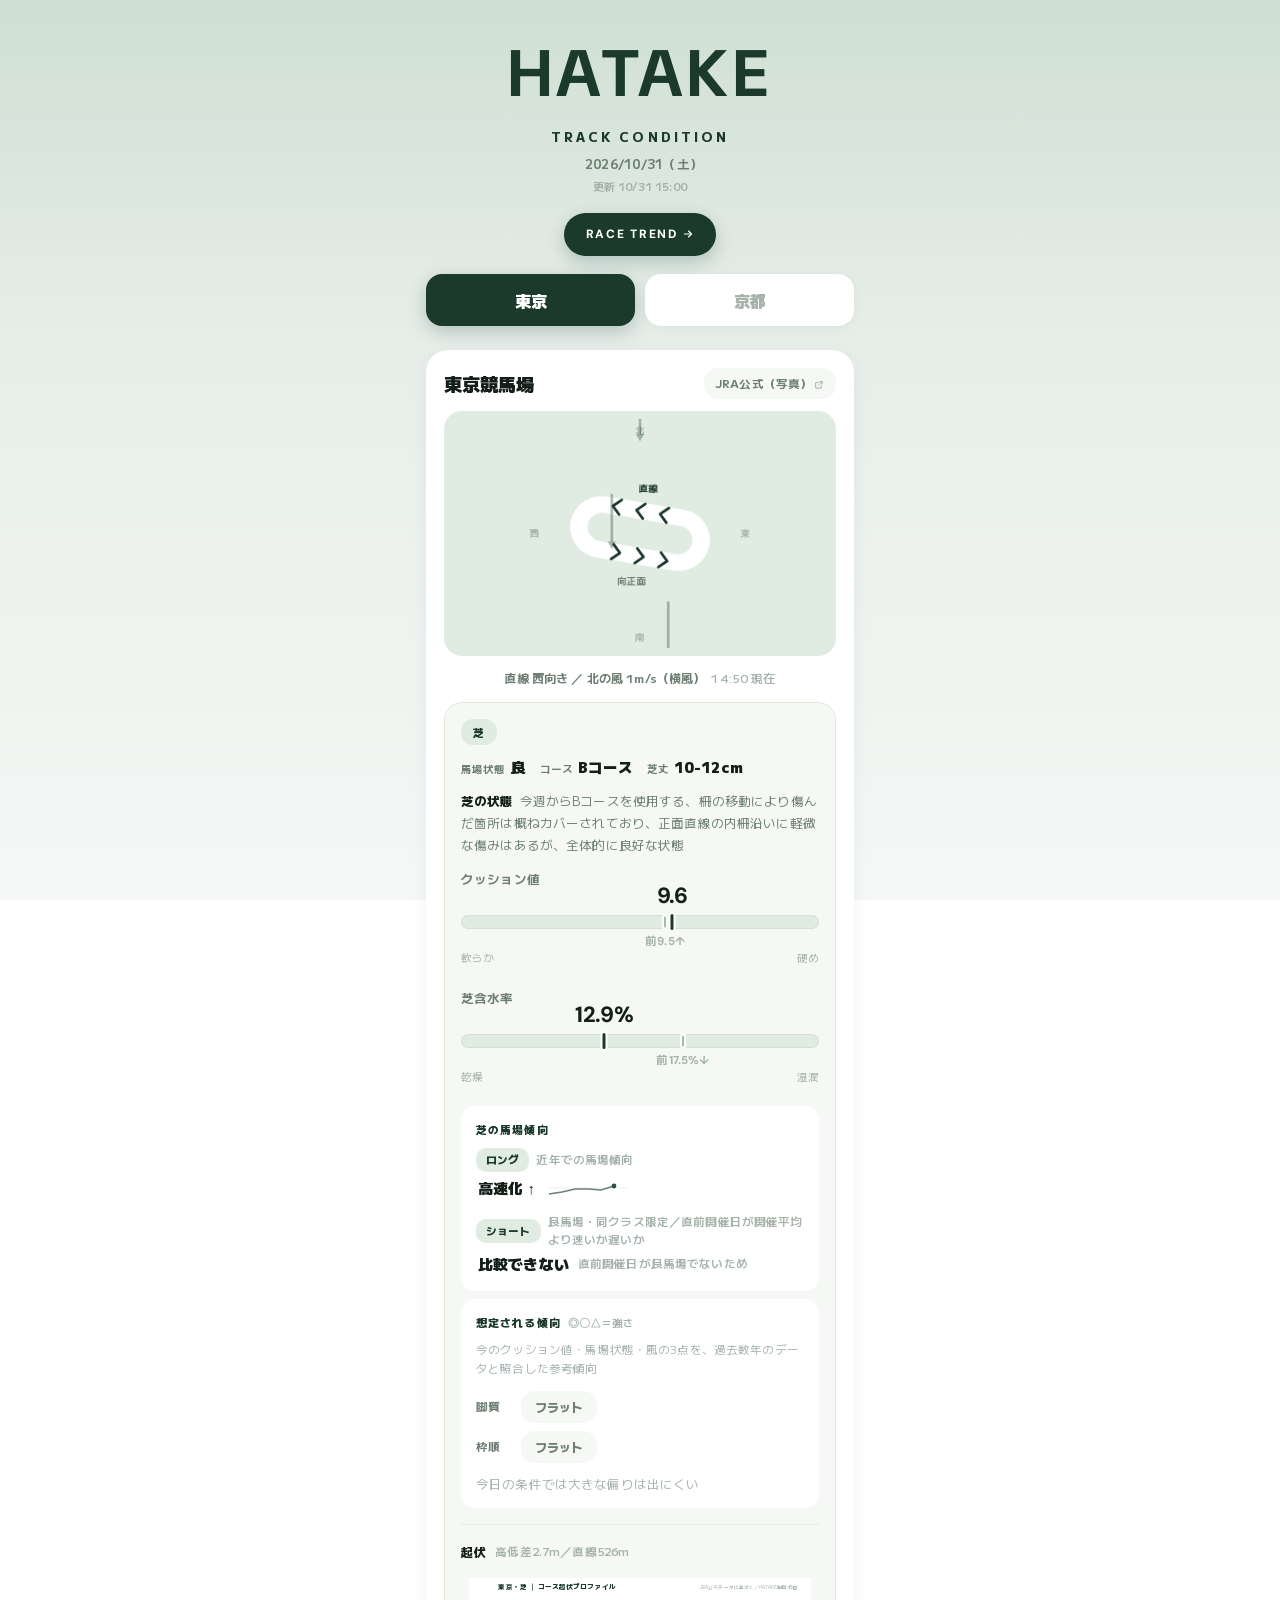
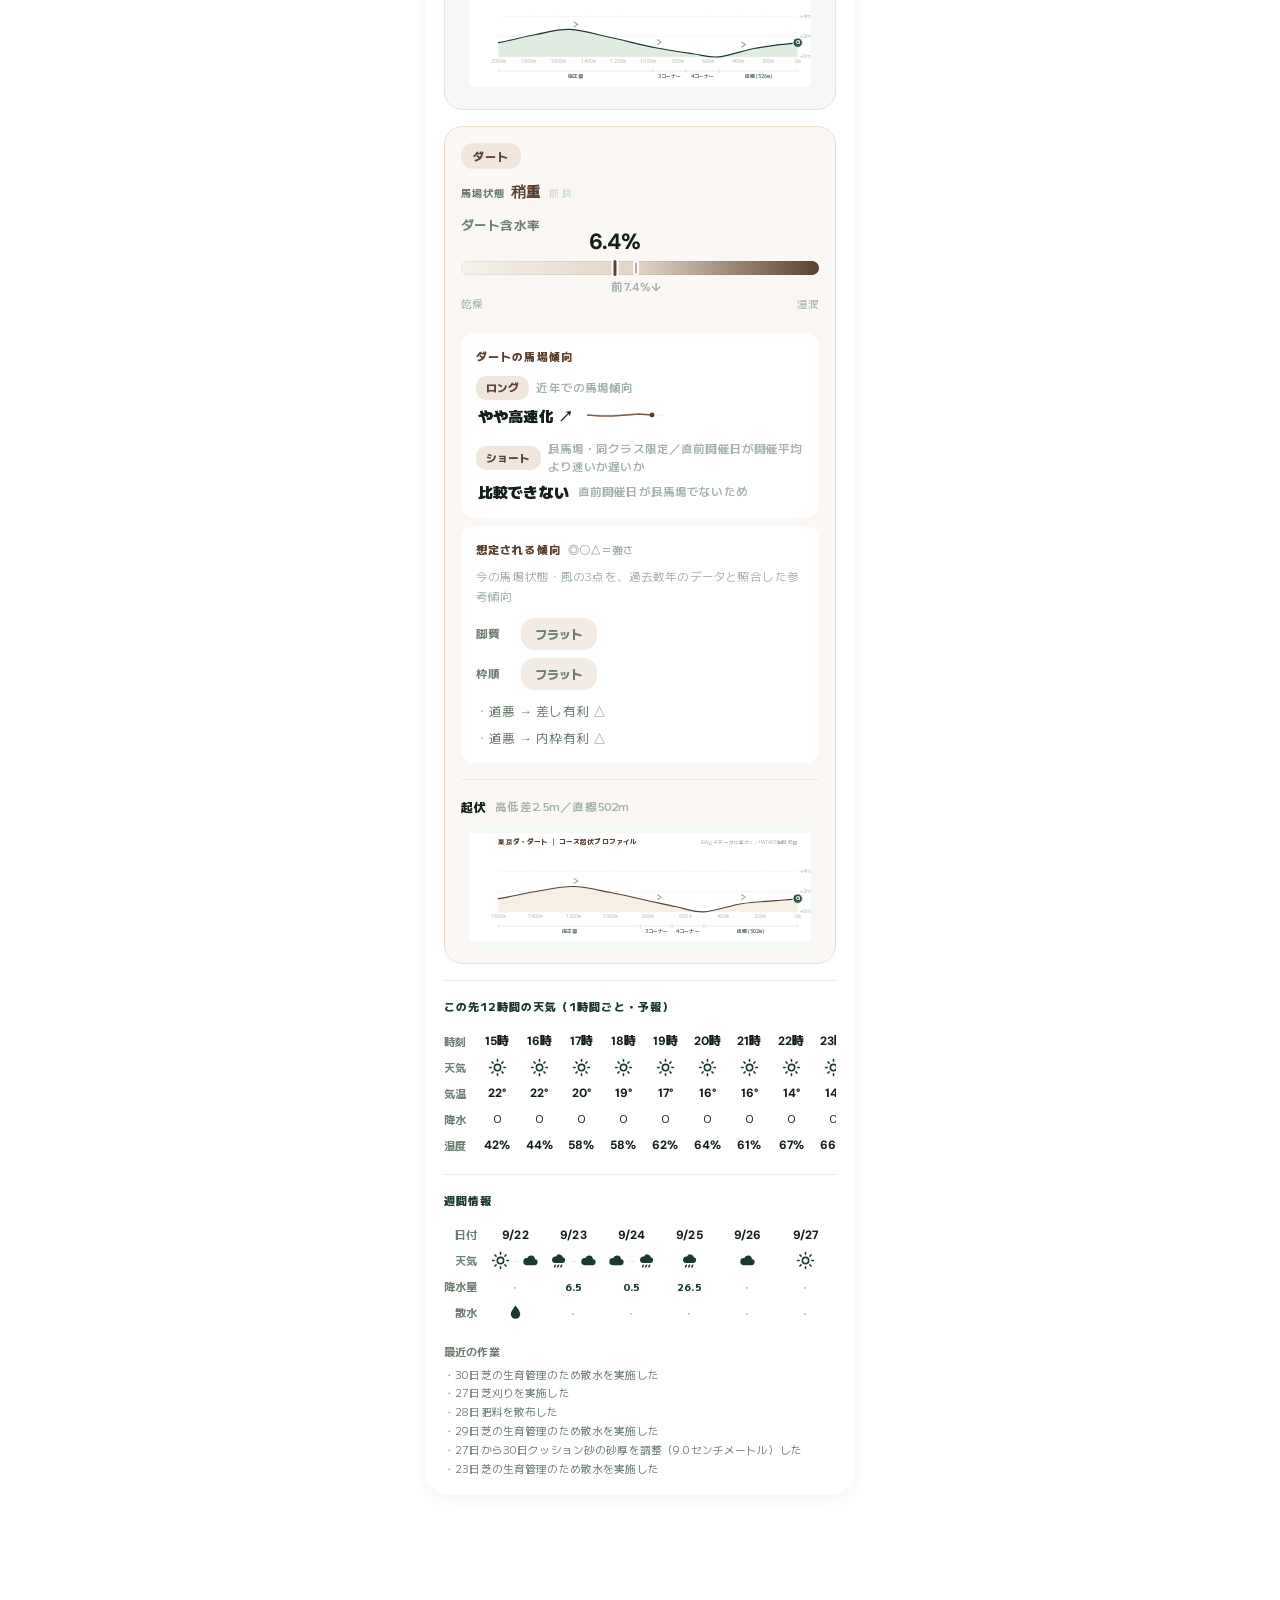
==== commit 25f366f7: "cond 10/31 15:00" ====
--- a/condition.html
+++ b/condition.html
@@ -319,29 +319,29 @@
 </style><link rel="stylesheet" href="https://fonts.googleapis.com/css2?family=M+PLUS+2:wght@400;500;700;800;900&family=DM+Sans:wght@500;700;800&display=swap"></head>
 <body><div class="wrap">
 <div class="top"><svg class="brand" viewBox="0 0 300 62" preserveAspectRatio="xMidYMid meet"><text x="150" y="48" text-anchor="middle">HATAKE</text></svg>
-<h1>TRACK CONDITION<span class="dt">2026/10/31（土）</span><span class="upd">更新 10/31 14:23</span></h1></div>
+<h1>TRACK CONDITION<span class="dt">2026/10/31（土）</span><span class="upd">更新 10/31 15:00</span></h1></div>
 <div class="pagenav"><a class="navbtn" href="./race.html">RACE TREND <svg class="ic ic-arr" viewBox="0 0 24 24" width="1em" height="1em" fill="none" stroke="currentColor" stroke-width="2.2" stroke-linecap="round" stroke-linejoin="round" aria-hidden="true"><path d="M5 12h14"/><path d="M13 6l6 6-6 6"/></svg></a></div>
 <div class="vennav"><button class="vbtn active" data-t="v0">東京</button><button class="vbtn" data-t="v1">京都</button></div><div class="card vpane on" data-v="v0" id="v0">
 <div class="ch"><span class="nm">東京競馬場</span><a class="lk" href="https://www.jra.go.jp/keiba/baba/index.html" target="_blank" rel="noopener">JRA公式（写真）<svg class="ic ic-ext" viewBox="0 0 24 24" width="1em" height="1em" fill="none" stroke="currentColor" stroke-width="2" stroke-linecap="round" stroke-linejoin="round" aria-hidden="true"><path d="M14 4h6v6"/><path d="M20 4l-9 9"/><path d="M18 14v5a1 1 0 0 1-1 1H5a1 1 0 0 1-1-1V7a1 1 0 0 1 1-1h5"/></svg></a></div>
 <div class="body">
-<div class="visual"><canvas class="trk" data-br="280" data-turn="1" data-sp="1.7" data-di="0"></canvas><div class="wl">直線 西向き ／ 北の風 2m/s（横風）<span class="tm">14:00 現在</span></div></div>
+<div class="visual"><canvas class="trk" data-br="280" data-turn="1" data-sp="1.0" data-di="0"></canvas><div class="wl">直線 西向き ／ 北の風 1m/s（横風）<span class="tm">14:50 現在</span></div></div>
 <div class="right">
-  <div class="grp turf"><div class="gtag">芝</div><div class="bstate"><span class="bs-k">馬場状態</span><span class="bs-v ">良</span><span class="bs-k">コース</span><span class="bs-v">Bコース</span><span class="bs-k">芝丈</span><span class="bs-v">10-12cm</span></div><div class="tsin"><span class="tsl">芝の状態</span>今週からBコースを使用する、柵の移動により傷んだ箇所は概ねカバーされており、正面直線の内柵沿いに軽微な傷みはあるが、全体的に良好な状態</div><div class="gau"><div class="glab">クッション値</div><div class="gbar" style="background:linear-gradient(90deg,#f6f8f6,#cde0d2,#1b3a2b)"><span class="gval" style="left:59%">9.6</span><span class="gm" style="left:59%"></span><span class="gm gp" style="left:57%"></span><span class="gpval" style="left:57%">前9.5↑</span></div><div class="ge"><span>軟らか</span><span>硬め</span></div></div><div class="gau"><div class="glab">芝含水率</div><div class="gbar" style="background:linear-gradient(90deg,#f6f8f6,#cde0d2,#1b3a2b)"><span class="gval" style="left:40%">12.9%</span><span class="gm" style="left:40%"></span><span class="gm gp" style="left:62%"></span><span class="gpval" style="left:62%">前17.5%↓</span></div><div class="ge"><span>乾燥</span><span>湿潤</span></div></div><div class="babatrend"><div class="bt-h">芝の馬場傾向</div><div class="bt-item"><div class="bt-top"><span class="bt-k">ロング</span><span class="bt-d">近年での馬場傾向</span></div><div class="bt-bot"><span class="bt-tag" style="color:#2c5340">高速化 ↑</span><svg class="spk" viewBox="0 0 84 22"><line x1="3" y1="11" x2="81" y2="11" stroke="#e7eee9"/><polyline points="3,17 16,15 29,12 42,12 55,13 68,9" fill="none" stroke="#6d7f72" stroke-width="1.5"/><circle cx="68" cy="9" r="2.4" fill="#2c5340"/></svg></div></div><div class="bt-item"><div class="bt-top"><span class="bt-k">ショート</span><span class="bt-d">良馬場・同クラス限定／直前開催日が開催平均より速いか遅いか</span></div><div class="bt-bot"><span class="bt-tag" style="color:#a5b3aa">比較できない</span><span class="bt-d">直前開催日が良馬場でないため</span></div></div></div><div class="tend"><div class="tend-h">想定される傾向<span class="tlg">◎〇△＝強さ</span></div><div class="tnote">今のクッション値・馬場状態・風の3点を、過去数年のデータと照合した参考傾向</div><div class="tpills"><span class="tk">脚質</span><span class="tpill n">フラット</span><span class="tk">枠順</span><span class="tmk">△</span><span class="tpill inn">やや内枠有利</span></div><div class="tfxs"><span class="tfx">横風が内へ 1.7m → 内枠やや有利 ○</span></div></div><div class="course"><div class="c-h">起伏 <span class="c-sub">高低差2.7m／直線526m</span></div><div class="c-svg"><svg viewBox="0 0 720 228" xmlns="http://www.w3.org/2000/svg" font-family="'Hiragino Kaku Gothic ProN','Yu Gothic',Meiryo,sans-serif" style="max-width:100%;height:auto"><rect x="0" y="0" width="720" height="228" fill="#ffffff"/><text x="62" y="24" font-size="14" font-weight="800" fill="#1b3a2b">東京・芝 ｜ コース起伏プロファイル</text><text x="692" y="24" font-size="9.5" fill="#a5b3aa" text-anchor="end">JRA公式データに基づく／HATAKE独自作図</text><line x1="62" y1="166.0" x2="692" y2="166.0" stroke="#e7eee9"/><text x="697" y="169.0" font-size="10" fill="#a5b3aa">+0m</text><line x1="62" y1="123.2" x2="692" y2="123.2" stroke="#e7eee9"/><text x="697" y="126.2" font-size="10" fill="#a5b3aa">+2m</text><line x1="62" y1="80.5" x2="692" y2="80.5" stroke="#e7eee9"/><text x="697" y="83.5" font-size="10" fill="#a5b3aa">+4m</text><line x1="692.0" y1="42" x2="692.0" y2="166" stroke="#f6f8f6"/><text x="692.0" y="180" font-size="9.5" fill="#a5b3aa" text-anchor="middle">0m</text><line x1="629.0" y1="42" x2="629.0" y2="166" stroke="#f6f8f6"/><text x="629.0" y="180" font-size="9.5" fill="#a5b3aa" text-anchor="middle">200m</text><line x1="566.0" y1="42" x2="566.0" y2="166" stroke="#f6f8f6"/><text x="566.0" y="180" font-size="9.5" fill="#a5b3aa" text-anchor="middle">400m</text><line x1="503.0" y1="42" x2="503.0" y2="166" stroke="#f6f8f6"/><text x="503.0" y="180" font-size="9.5" fill="#a5b3aa" text-anchor="middle">600m</text><line x1="440.0" y1="42" x2="440.0" y2="166" stroke="#f6f8f6"/><text x="440.0" y="180" font-size="9.5" fill="#a5b3aa" text-anchor="middle">800m</text><line x1="377.0" y1="42" x2="377.0" y2="166" stroke="#f6f8f6"/><text x="377.0" y="180" font-size="9.5" fill="#a5b3aa" text-anchor="middle">1000m</text><line x1="314.0" y1="42" x2="314.0" y2="166" stroke="#f6f8f6"/><text x="314.0" y="180" font-size="9.5" fill="#a5b3aa" text-anchor="middle">1200m</text><line x1="251.0" y1="42" x2="251.0" y2="166" stroke="#f6f8f6"/><text x="251.0" y="180" font-size="9.5" fill="#a5b3aa" text-anchor="middle">1400m</text><line x1="188.0" y1="42" x2="188.0" y2="166" stroke="#f6f8f6"/><text x="188.0" y="180" font-size="9.5" fill="#a5b3aa" text-anchor="middle">1600m</text><line x1="125.0" y1="42" x2="125.0" y2="166" stroke="#f6f8f6"/><text x="125.0" y="180" font-size="9.5" fill="#a5b3aa" text-anchor="middle">1800m</text><line x1="62.0" y1="42" x2="62.0" y2="166" stroke="#f6f8f6"/><text x="62.0" y="180" font-size="9.5" fill="#a5b3aa" text-anchor="middle">2000m</text><path d="M 62.0,136.1 C 88.2,131.4 115.5,123.6 140.8,119.0 C 165.9,114.3 186.9,107.2 213.2,108.3 C 239.4,109.3 268.3,119.0 298.2,125.4 C 328.2,131.8 363.9,141.1 392.8,146.8 C 421.6,152.5 449.2,156.4 471.5,159.6 C 493.8,162.8 505.3,167.8 526.3,166.0 C 547.3,164.2 576.2,153.2 597.5,148.9 C 618.8,144.6 638.4,142.5 654.2,140.3 C 669.9,138.2 679.4,138.6 692.0,136.1 L 692.0,166.0 L 62.0,166.0 Z" fill="#e0ece2" stroke="none"/><path d="M 62.0,136.1 C 88.2,131.4 115.5,123.6 140.8,119.0 C 165.9,114.3 186.9,107.2 213.2,108.3 C 239.4,109.3 268.3,119.0 298.2,125.4 C 328.2,131.8 363.9,141.1 392.8,146.8 C 421.6,152.5 449.2,156.4 471.5,159.6 C 493.8,162.8 505.3,167.8 526.3,166.0 C 547.3,164.2 576.2,153.2 597.5,148.9 C 618.8,144.6 638.4,142.5 654.2,140.3 C 669.9,138.2 679.4,138.6 692.0,136.1" fill="none" stroke="#1b3a2b" stroke-width="2.4" stroke-linejoin="round" stroke-linecap="round"/><polyline points="221,93 229,98 221,103" fill="none" stroke="#1b3a2b" stroke-width="2.2" stroke-linecap="round" stroke-linejoin="round" opacity="0.5"/><polyline points="397,130 405,135 397,140" fill="none" stroke="#1b3a2b" stroke-width="2.2" stroke-linecap="round" stroke-linejoin="round" opacity="0.5"/><polyline points="574,135 582,140 574,145" fill="none" stroke="#1b3a2b" stroke-width="2.2" stroke-linecap="round" stroke-linejoin="round" opacity="0.5"/><circle cx="692.0" cy="136.1" r="10" fill="#2c5340" stroke="#fff" stroke-width="2"/><text x="692.0" y="139.7" font-size="11.5" font-weight="800" fill="#fff" text-anchor="middle">G</text><line x1="62.0" y1="196" x2="387.0" y2="196" stroke="#cde0d2"/><line x1="62.0" y1="192" x2="62.0" y2="200" stroke="#cde0d2"/><line x1="387.0" y1="192" x2="387.0" y2="200" stroke="#cde0d2"/><text x="224.5" y="211" font-size="10.5" fill="#6d7f72" text-anchor="middle" font-weight="700">向正面</text><line x1="387.0" y1="196" x2="456.7" y2="196" stroke="#cde0d2"/><line x1="387.0" y1="192" x2="387.0" y2="200" stroke="#cde0d2"/><line x1="456.7" y1="192" x2="456.7" y2="200" stroke="#cde0d2"/><text x="421.9" y="211" font-size="10.5" fill="#6d7f72" text-anchor="middle" font-weight="700">3コーナー</text><line x1="456.7" y1="196" x2="526.3" y2="196" stroke="#cde0d2"/><line x1="456.7" y1="192" x2="456.7" y2="200" stroke="#cde0d2"/><line x1="526.3" y1="192" x2="526.3" y2="200" stroke="#cde0d2"/><text x="491.5" y="211" font-size="10.5" fill="#6d7f72" text-anchor="middle" font-weight="700">4コーナー</text><line x1="526.3" y1="196" x2="692.0" y2="196" stroke="#cde0d2"/><line x1="526.3" y1="192" x2="526.3" y2="200" stroke="#cde0d2"/><line x1="692.0" y1="192" x2="692.0" y2="200" stroke="#cde0d2"/><text x="609.2" y="211" font-size="10.5" fill="#6d7f72" text-anchor="middle" font-weight="700">直線 (526m)</text></svg></div></div></div>
-  <div class="grp dirt"><div class="gtag">ダート</div><div class="bstate"><span class="bs-k">馬場状態</span><span class="bs-v bad">稍重</span><s class="pmini">前 良</s></div><div class="gau"><div class="glab">ダート含水率</div><div class="gbar" style="background:linear-gradient(90deg,#f6f1ea,#e2d4c5,#5c4230)"><span class="gval" style="left:43%">6.4%</span><span class="gm" style="left:43%"></span><span class="gm gp" style="left:49%"></span><span class="gpval" style="left:49%">前7.4%↓</span></div><div class="ge"><span>乾燥</span><span>湿潤</span></div></div><div class="babatrend"><div class="bt-h">ダートの馬場傾向</div><div class="bt-item"><div class="bt-top"><span class="bt-k">ロング</span><span class="bt-d">近年での馬場傾向</span></div><div class="bt-bot"><span class="bt-tag" style="color:#d0821f">やや高速化 ↗</span><svg class="spk" viewBox="0 0 84 22"><line x1="3" y1="11" x2="81" y2="11" stroke="#e7eee9"/><polyline points="3,11 16,12 29,12 42,11 55,10 68,11" fill="none" stroke="#6d7f72" stroke-width="1.5"/><circle cx="68" cy="11" r="2.4" fill="#6b8390"/></svg></div></div><div class="bt-item"><div class="bt-top"><span class="bt-k">ショート</span><span class="bt-d">良馬場・同クラス限定／直前開催日が開催平均より速いか遅いか</span></div><div class="bt-bot"><span class="bt-tag" style="color:#a5b3aa">比較できない</span><span class="bt-d">直前開催日が良馬場でないため</span></div></div></div><div class="tend"><div class="tend-h">想定される傾向<span class="tlg">◎〇△＝強さ</span></div><div class="tnote">今の馬場状態・風の3点を、過去数年のデータと照合した参考傾向</div><div class="tpills"><span class="tk">脚質</span><span class="tpill n">フラット</span><span class="tk">枠順</span><span class="tmk">△</span><span class="tpill inn">やや内枠有利</span></div><div class="tfxs"><span class="tfx">横風が内へ 1.7m → 内枠やや有利 ○</span><span class="tfx">道悪 → 差し有利 △</span><span class="tfx">道悪 → 内枠有利 △</span></div></div><div class="course"><div class="c-h">起伏 <span class="c-sub">高低差2.5m／直線502m</span></div><div class="c-svg"><svg viewBox="0 0 720 228" xmlns="http://www.w3.org/2000/svg" font-family="'Hiragino Kaku Gothic ProN','Yu Gothic',Meiryo,sans-serif" style="max-width:100%;height:auto"><rect x="0" y="0" width="720" height="228" fill="#ffffff"/><text x="62" y="24" font-size="14" font-weight="800" fill="#5c4230">東京ダ・ダート ｜ コース起伏プロファイル</text><text x="692" y="24" font-size="9.5" fill="#a5b3aa" text-anchor="end">JRA公式データに基づく／HATAKE独自作図</text><line x1="62" y1="166.0" x2="692" y2="166.0" stroke="#e7eee9"/><text x="697" y="169.0" font-size="10" fill="#a5b3aa">+0m</text><line x1="62" y1="123.2" x2="692" y2="123.2" stroke="#e7eee9"/><text x="697" y="126.2" font-size="10" fill="#a5b3aa">+2m</text><line x1="62" y1="80.5" x2="692" y2="80.5" stroke="#e7eee9"/><text x="697" y="83.5" font-size="10" fill="#a5b3aa">+4m</text><line x1="692.0" y1="42" x2="692.0" y2="166" stroke="#f6f8f6"/><text x="692.0" y="180" font-size="9.5" fill="#a5b3aa" text-anchor="middle">0m</text><line x1="613.2" y1="42" x2="613.2" y2="166" stroke="#f6f8f6"/><text x="613.2" y="180" font-size="9.5" fill="#a5b3aa" text-anchor="middle">200m</text><line x1="534.5" y1="42" x2="534.5" y2="166" stroke="#f6f8f6"/><text x="534.5" y="180" font-size="9.5" fill="#a5b3aa" text-anchor="middle">400m</text><line x1="455.8" y1="42" x2="455.8" y2="166" stroke="#f6f8f6"/><text x="455.8" y="180" font-size="9.5" fill="#a5b3aa" text-anchor="middle">600m</text><line x1="377.0" y1="42" x2="377.0" y2="166" stroke="#f6f8f6"/><text x="377.0" y="180" font-size="9.5" fill="#a5b3aa" text-anchor="middle">800m</text><line x1="298.2" y1="42" x2="298.2" y2="166" stroke="#f6f8f6"/><text x="298.2" y="180" font-size="9.5" fill="#a5b3aa" text-anchor="middle">1000m</text><line x1="219.5" y1="42" x2="219.5" y2="166" stroke="#f6f8f6"/><text x="219.5" y="180" font-size="9.5" fill="#a5b3aa" text-anchor="middle">1200m</text><line x1="140.8" y1="42" x2="140.8" y2="166" stroke="#f6f8f6"/><text x="140.8" y="180" font-size="9.5" fill="#a5b3aa" text-anchor="middle">1400m</text><line x1="62.0" y1="42" x2="62.0" y2="166" stroke="#f6f8f6"/><text x="62.0" y="180" font-size="9.5" fill="#a5b3aa" text-anchor="middle">1600m</text><path d="M 62.0,138.2 C 88.2,134.1 114.5,127.5 140.8,123.2 C 167.0,119.0 193.2,112.2 219.5,112.6 C 245.8,112.9 272.0,120.4 298.2,125.4 C 324.5,130.4 354.0,137.5 377.0,142.5 C 400.0,147.5 416.5,151.4 436.1,155.3 C 455.6,159.2 471.5,167.1 494.5,166.0 C 517.5,164.9 548.8,152.8 573.9,148.9 C 598.9,145.0 625.1,144.3 644.8,142.5 C 664.4,140.7 676.2,140.5 692.0,138.2 L 692.0,166.0 L 62.0,166.0 Z" fill="#f6efe6" stroke="none"/><path d="M 62.0,138.2 C 88.2,134.1 114.5,127.5 140.8,123.2 C 167.0,119.0 193.2,112.2 219.5,112.6 C 245.8,112.9 272.0,120.4 298.2,125.4 C 324.5,130.4 354.0,137.5 377.0,142.5 C 400.0,147.5 416.5,151.4 436.1,155.3 C 455.6,159.2 471.5,167.1 494.5,166.0 C 517.5,164.9 548.8,152.8 573.9,148.9 C 598.9,145.0 625.1,144.3 644.8,142.5 C 664.4,140.7 676.2,140.5 692.0,138.2" fill="none" stroke="#5c4230" stroke-width="2.4" stroke-linejoin="round" stroke-linecap="round"/><polyline points="221,96 229,101 221,106" fill="none" stroke="#5c4230" stroke-width="2.2" stroke-linecap="round" stroke-linejoin="round" opacity="0.5"/><polyline points="397,130 405,135 397,140" fill="none" stroke="#5c4230" stroke-width="2.2" stroke-linecap="round" stroke-linejoin="round" opacity="0.5"/><polyline points="574,130 582,135 574,140" fill="none" stroke="#5c4230" stroke-width="2.2" stroke-linecap="round" stroke-linejoin="round" opacity="0.5"/><circle cx="692.0" cy="138.2" r="10" fill="#2c5340" stroke="#fff" stroke-width="2"/><text x="692.0" y="141.8" font-size="11.5" font-weight="800" fill="#fff" text-anchor="middle">G</text><line x1="62.0" y1="196" x2="360.6" y2="196" stroke="#cde0d2"/><line x1="62.0" y1="192" x2="62.0" y2="200" stroke="#cde0d2"/><line x1="360.6" y1="192" x2="360.6" y2="200" stroke="#cde0d2"/><text x="211.3" y="211" font-size="10.5" fill="#6d7f72" text-anchor="middle" font-weight="700">向正面</text><line x1="360.6" y1="196" x2="427.6" y2="196" stroke="#cde0d2"/><line x1="360.6" y1="192" x2="360.6" y2="200" stroke="#cde0d2"/><line x1="427.6" y1="192" x2="427.6" y2="200" stroke="#cde0d2"/><text x="394.1" y="211" font-size="10.5" fill="#6d7f72" text-anchor="middle" font-weight="700">3コーナー</text><line x1="427.6" y1="196" x2="494.5" y2="196" stroke="#cde0d2"/><line x1="427.6" y1="192" x2="427.6" y2="200" stroke="#cde0d2"/><line x1="494.5" y1="192" x2="494.5" y2="200" stroke="#cde0d2"/><text x="461.0" y="211" font-size="10.5" fill="#6d7f72" text-anchor="middle" font-weight="700">4コーナー</text><line x1="494.5" y1="196" x2="692.0" y2="196" stroke="#cde0d2"/><line x1="494.5" y1="192" x2="494.5" y2="200" stroke="#cde0d2"/><line x1="692.0" y1="192" x2="692.0" y2="200" stroke="#cde0d2"/><text x="593.2" y="211" font-size="10.5" fill="#6d7f72" text-anchor="middle" font-weight="700">直線 (502m)</text></svg></div></div></div>
-</div>
-</div>
-<div class="today-wx"><div class="tw-h">この先12時間の天気（1時間ごと・予報）</div><div class="wsc"><div class="hgrid" style="grid-template-columns:auto repeat(12,minmax(38px,1fr))"><div class="hwlab">時刻</div><div class="hwc "><span class="hdt">14時</span></div><div class="hwc "><span class="hdt">15時</span></div><div class="hwc "><span class="hdt">16時</span></div><div class="hwc "><span class="hdt">17時</span></div><div class="hwc "><span class="hdt">18時</span></div><div class="hwc "><span class="hdt">19時</span></div><div class="hwc "><span class="hdt">20時</span></div><div class="hwc "><span class="hdt">21時</span></div><div class="hwc "><span class="hdt">22時</span></div><div class="hwc "><span class="hdt">23時</span></div><div class="hwc "><span class="hdt">翌0時</span></div><div class="hwc "><span class="hdt">翌1時</span></div><div class="hwlab">天気</div><div class="hwc "><svg class="wic" viewBox="0 0 24 24" fill="none" stroke="currentColor" stroke-width="2" stroke-linecap="round"><circle cx="12" cy="12" r="4"/><path d="M12 2v2M12 20v2M2 12h2M20 12h2M5 5l1.4 1.4M17.6 17.6L19 19M19 5l-1.4 1.4M6.4 17.6L5 19"/></svg></div><div class="hwc "><svg class="wic" viewBox="0 0 24 24" fill="none" stroke="currentColor" stroke-width="2" stroke-linecap="round"><circle cx="12" cy="12" r="4"/><path d="M12 2v2M12 20v2M2 12h2M20 12h2M5 5l1.4 1.4M17.6 17.6L19 19M19 5l-1.4 1.4M6.4 17.6L5 19"/></svg></div><div class="hwc "><svg class="wic" viewBox="0 0 24 24" fill="none" stroke="currentColor" stroke-width="2" stroke-linecap="round"><circle cx="12" cy="12" r="4"/><path d="M12 2v2M12 20v2M2 12h2M20 12h2M5 5l1.4 1.4M17.6 17.6L19 19M19 5l-1.4 1.4M6.4 17.6L5 19"/></svg></div><div class="hwc "><svg class="wic" viewBox="0 0 24 24" fill="none" stroke="currentColor" stroke-width="2" stroke-linecap="round"><circle cx="12" cy="12" r="4"/><path d="M12 2v2M12 20v2M2 12h2M20 12h2M5 5l1.4 1.4M17.6 17.6L19 19M19 5l-1.4 1.4M6.4 17.6L5 19"/></svg></div><div class="hwc "><svg class="wic" viewBox="0 0 24 24" fill="none" stroke="currentColor" stroke-width="2" stroke-linecap="round"><circle cx="12" cy="12" r="4"/><path d="M12 2v2M12 20v2M2 12h2M20 12h2M5 5l1.4 1.4M17.6 17.6L19 19M19 5l-1.4 1.4M6.4 17.6L5 19"/></svg></div><div class="hwc "><svg class="wic" viewBox="0 0 24 24" fill="none" stroke="currentColor" stroke-width="2" stroke-linecap="round"><circle cx="12" cy="12" r="4"/><path d="M12 2v2M12 20v2M2 12h2M20 12h2M5 5l1.4 1.4M17.6 17.6L19 19M19 5l-1.4 1.4M6.4 17.6L5 19"/></svg></div><div class="hwc "><svg class="wic" viewBox="0 0 24 24" fill="none" stroke="currentColor" stroke-width="2" stroke-linecap="round"><circle cx="12" cy="12" r="4"/><path d="M12 2v2M12 20v2M2 12h2M20 12h2M5 5l1.4 1.4M17.6 17.6L19 19M19 5l-1.4 1.4M6.4 17.6L5 19"/></svg></div><div class="hwc "><svg class="wic" viewBox="0 0 24 24" fill="none" stroke="currentColor" stroke-width="2" stroke-linecap="round"><circle cx="12" cy="12" r="4"/><path d="M12 2v2M12 20v2M2 12h2M20 12h2M5 5l1.4 1.4M17.6 17.6L19 19M19 5l-1.4 1.4M6.4 17.6L5 19"/></svg></div><div class="hwc "><svg class="wic" viewBox="0 0 24 24" fill="none" stroke="currentColor" stroke-width="2" stroke-linecap="round"><circle cx="12" cy="12" r="4"/><path d="M12 2v2M12 20v2M2 12h2M20 12h2M5 5l1.4 1.4M17.6 17.6L19 19M19 5l-1.4 1.4M6.4 17.6L5 19"/></svg></div><div class="hwc "><svg class="wic" viewBox="0 0 24 24" fill="none" stroke="currentColor" stroke-width="2" stroke-linecap="round"><circle cx="12" cy="12" r="4"/><path d="M12 2v2M12 20v2M2 12h2M20 12h2M5 5l1.4 1.4M17.6 17.6L19 19M19 5l-1.4 1.4M6.4 17.6L5 19"/></svg></div><div class="hwc "><svg class="wic" viewBox="0 0 24 24" fill="none" stroke="currentColor" stroke-width="2" stroke-linecap="round"><circle cx="12" cy="12" r="4"/><path d="M12 2v2M12 20v2M2 12h2M20 12h2M5 5l1.4 1.4M17.6 17.6L19 19M19 5l-1.4 1.4M6.4 17.6L5 19"/></svg></div><div class="hwc "><svg class="wic" viewBox="0 0 24 24" fill="none" stroke="currentColor" stroke-width="2" stroke-linecap="round"><circle cx="12" cy="12" r="4"/><path d="M12 2v2M12 20v2M2 12h2M20 12h2M5 5l1.4 1.4M17.6 17.6L19 19M19 5l-1.4 1.4M6.4 17.6L5 19"/></svg></div><div class="hwlab">気温</div><div class="hwc num">23°</div><div class="hwc num">22°</div><div class="hwc num">22°</div><div class="hwc num">20°</div><div class="hwc num">19°</div><div class="hwc num">17°</div><div class="hwc num">16°</div><div class="hwc num">16°</div><div class="hwc num">14°</div><div class="hwc num">14°</div><div class="hwc num">13°</div><div class="hwc num">13°</div><div class="hwlab">降水</div><div class="hwc ">0</div><div class="hwc ">0</div><div class="hwc ">0</div><div class="hwc ">0</div><div class="hwc ">0</div><div class="hwc ">0</div><div class="hwc ">0</div><div class="hwc ">0</div><div class="hwc ">0</div><div class="hwc ">0</div><div class="hwc ">0</div><div class="hwc ">0</div><div class="hwlab">湿度</div><div class="hwc num">46%</div><div class="hwc num">42%</div><div class="hwc num">44%</div><div class="hwc num">58%</div><div class="hwc num">58%</div><div class="hwc num">62%</div><div class="hwc num">64%</div><div class="hwc num">61%</div><div class="hwc num">67%</div><div class="hwc num">66%</div><div class="hwc num">68%</div><div class="hwc num">71%</div></div></div></div>
+  <div class="grp turf"><div class="gtag">芝</div><div class="bstate"><span class="bs-k">馬場状態</span><span class="bs-v ">良</span><span class="bs-k">コース</span><span class="bs-v">Bコース</span><span class="bs-k">芝丈</span><span class="bs-v">10-12cm</span></div><div class="tsin"><span class="tsl">芝の状態</span>今週からBコースを使用する、柵の移動により傷んだ箇所は概ねカバーされており、正面直線の内柵沿いに軽微な傷みはあるが、全体的に良好な状態</div><div class="gau"><div class="glab">クッション値</div><div class="gbar" style="background:linear-gradient(90deg,#f6f8f6,#cde0d2,#1b3a2b)"><span class="gval" style="left:59%">9.6</span><span class="gm" style="left:59%"></span><span class="gm gp" style="left:57%"></span><span class="gpval" style="left:57%">前9.5↑</span></div><div class="ge"><span>軟らか</span><span>硬め</span></div></div><div class="gau"><div class="glab">芝含水率</div><div class="gbar" style="background:linear-gradient(90deg,#f6f8f6,#cde0d2,#1b3a2b)"><span class="gval" style="left:40%">12.9%</span><span class="gm" style="left:40%"></span><span class="gm gp" style="left:62%"></span><span class="gpval" style="left:62%">前17.5%↓</span></div><div class="ge"><span>乾燥</span><span>湿潤</span></div></div><div class="babatrend"><div class="bt-h">芝の馬場傾向</div><div class="bt-item"><div class="bt-top"><span class="bt-k">ロング</span><span class="bt-d">近年での馬場傾向</span></div><div class="bt-bot"><span class="bt-tag" style="color:#2c5340">高速化 ↑</span><svg class="spk" viewBox="0 0 84 22"><line x1="3" y1="11" x2="81" y2="11" stroke="#e7eee9"/><polyline points="3,17 16,15 29,12 42,12 55,13 68,9" fill="none" stroke="#6d7f72" stroke-width="1.5"/><circle cx="68" cy="9" r="2.4" fill="#2c5340"/></svg></div></div><div class="bt-item"><div class="bt-top"><span class="bt-k">ショート</span><span class="bt-d">良馬場・同クラス限定／直前開催日が開催平均より速いか遅いか</span></div><div class="bt-bot"><span class="bt-tag" style="color:#a5b3aa">比較できない</span><span class="bt-d">直前開催日が良馬場でないため</span></div></div></div><div class="tend"><div class="tend-h">想定される傾向<span class="tlg">◎〇△＝強さ</span></div><div class="tnote">今のクッション値・馬場状態・風の3点を、過去数年のデータと照合した参考傾向</div><div class="tpills"><span class="tk">脚質</span><span class="tpill n">フラット</span><span class="tk">枠順</span><span class="tpill n">フラット</span></div><div class="tnone">今日の条件では大きな偏りは出にくい</div></div><div class="course"><div class="c-h">起伏 <span class="c-sub">高低差2.7m／直線526m</span></div><div class="c-svg"><svg viewBox="0 0 720 228" xmlns="http://www.w3.org/2000/svg" font-family="'Hiragino Kaku Gothic ProN','Yu Gothic',Meiryo,sans-serif" style="max-width:100%;height:auto"><rect x="0" y="0" width="720" height="228" fill="#ffffff"/><text x="62" y="24" font-size="14" font-weight="800" fill="#1b3a2b">東京・芝 ｜ コース起伏プロファイル</text><text x="692" y="24" font-size="9.5" fill="#a5b3aa" text-anchor="end">JRA公式データに基づく／HATAKE独自作図</text><line x1="62" y1="166.0" x2="692" y2="166.0" stroke="#e7eee9"/><text x="697" y="169.0" font-size="10" fill="#a5b3aa">+0m</text><line x1="62" y1="123.2" x2="692" y2="123.2" stroke="#e7eee9"/><text x="697" y="126.2" font-size="10" fill="#a5b3aa">+2m</text><line x1="62" y1="80.5" x2="692" y2="80.5" stroke="#e7eee9"/><text x="697" y="83.5" font-size="10" fill="#a5b3aa">+4m</text><line x1="692.0" y1="42" x2="692.0" y2="166" stroke="#f6f8f6"/><text x="692.0" y="180" font-size="9.5" fill="#a5b3aa" text-anchor="middle">0m</text><line x1="629.0" y1="42" x2="629.0" y2="166" stroke="#f6f8f6"/><text x="629.0" y="180" font-size="9.5" fill="#a5b3aa" text-anchor="middle">200m</text><line x1="566.0" y1="42" x2="566.0" y2="166" stroke="#f6f8f6"/><text x="566.0" y="180" font-size="9.5" fill="#a5b3aa" text-anchor="middle">400m</text><line x1="503.0" y1="42" x2="503.0" y2="166" stroke="#f6f8f6"/><text x="503.0" y="180" font-size="9.5" fill="#a5b3aa" text-anchor="middle">600m</text><line x1="440.0" y1="42" x2="440.0" y2="166" stroke="#f6f8f6"/><text x="440.0" y="180" font-size="9.5" fill="#a5b3aa" text-anchor="middle">800m</text><line x1="377.0" y1="42" x2="377.0" y2="166" stroke="#f6f8f6"/><text x="377.0" y="180" font-size="9.5" fill="#a5b3aa" text-anchor="middle">1000m</text><line x1="314.0" y1="42" x2="314.0" y2="166" stroke="#f6f8f6"/><text x="314.0" y="180" font-size="9.5" fill="#a5b3aa" text-anchor="middle">1200m</text><line x1="251.0" y1="42" x2="251.0" y2="166" stroke="#f6f8f6"/><text x="251.0" y="180" font-size="9.5" fill="#a5b3aa" text-anchor="middle">1400m</text><line x1="188.0" y1="42" x2="188.0" y2="166" stroke="#f6f8f6"/><text x="188.0" y="180" font-size="9.5" fill="#a5b3aa" text-anchor="middle">1600m</text><line x1="125.0" y1="42" x2="125.0" y2="166" stroke="#f6f8f6"/><text x="125.0" y="180" font-size="9.5" fill="#a5b3aa" text-anchor="middle">1800m</text><line x1="62.0" y1="42" x2="62.0" y2="166" stroke="#f6f8f6"/><text x="62.0" y="180" font-size="9.5" fill="#a5b3aa" text-anchor="middle">2000m</text><path d="M 62.0,136.1 C 88.2,131.4 115.5,123.6 140.8,119.0 C 165.9,114.3 186.9,107.2 213.2,108.3 C 239.4,109.3 268.3,119.0 298.2,125.4 C 328.2,131.8 363.9,141.1 392.8,146.8 C 421.6,152.5 449.2,156.4 471.5,159.6 C 493.8,162.8 505.3,167.8 526.3,166.0 C 547.3,164.2 576.2,153.2 597.5,148.9 C 618.8,144.6 638.4,142.5 654.2,140.3 C 669.9,138.2 679.4,138.6 692.0,136.1 L 692.0,166.0 L 62.0,166.0 Z" fill="#e0ece2" stroke="none"/><path d="M 62.0,136.1 C 88.2,131.4 115.5,123.6 140.8,119.0 C 165.9,114.3 186.9,107.2 213.2,108.3 C 239.4,109.3 268.3,119.0 298.2,125.4 C 328.2,131.8 363.9,141.1 392.8,146.8 C 421.6,152.5 449.2,156.4 471.5,159.6 C 493.8,162.8 505.3,167.8 526.3,166.0 C 547.3,164.2 576.2,153.2 597.5,148.9 C 618.8,144.6 638.4,142.5 654.2,140.3 C 669.9,138.2 679.4,138.6 692.0,136.1" fill="none" stroke="#1b3a2b" stroke-width="2.4" stroke-linejoin="round" stroke-linecap="round"/><polyline points="221,93 229,98 221,103" fill="none" stroke="#1b3a2b" stroke-width="2.2" stroke-linecap="round" stroke-linejoin="round" opacity="0.5"/><polyline points="397,130 405,135 397,140" fill="none" stroke="#1b3a2b" stroke-width="2.2" stroke-linecap="round" stroke-linejoin="round" opacity="0.5"/><polyline points="574,135 582,140 574,145" fill="none" stroke="#1b3a2b" stroke-width="2.2" stroke-linecap="round" stroke-linejoin="round" opacity="0.5"/><circle cx="692.0" cy="136.1" r="10" fill="#2c5340" stroke="#fff" stroke-width="2"/><text x="692.0" y="139.7" font-size="11.5" font-weight="800" fill="#fff" text-anchor="middle">G</text><line x1="62.0" y1="196" x2="387.0" y2="196" stroke="#cde0d2"/><line x1="62.0" y1="192" x2="62.0" y2="200" stroke="#cde0d2"/><line x1="387.0" y1="192" x2="387.0" y2="200" stroke="#cde0d2"/><text x="224.5" y="211" font-size="10.5" fill="#6d7f72" text-anchor="middle" font-weight="700">向正面</text><line x1="387.0" y1="196" x2="456.7" y2="196" stroke="#cde0d2"/><line x1="387.0" y1="192" x2="387.0" y2="200" stroke="#cde0d2"/><line x1="456.7" y1="192" x2="456.7" y2="200" stroke="#cde0d2"/><text x="421.9" y="211" font-size="10.5" fill="#6d7f72" text-anchor="middle" font-weight="700">3コーナー</text><line x1="456.7" y1="196" x2="526.3" y2="196" stroke="#cde0d2"/><line x1="456.7" y1="192" x2="456.7" y2="200" stroke="#cde0d2"/><line x1="526.3" y1="192" x2="526.3" y2="200" stroke="#cde0d2"/><text x="491.5" y="211" font-size="10.5" fill="#6d7f72" text-anchor="middle" font-weight="700">4コーナー</text><line x1="526.3" y1="196" x2="692.0" y2="196" stroke="#cde0d2"/><line x1="526.3" y1="192" x2="526.3" y2="200" stroke="#cde0d2"/><line x1="692.0" y1="192" x2="692.0" y2="200" stroke="#cde0d2"/><text x="609.2" y="211" font-size="10.5" fill="#6d7f72" text-anchor="middle" font-weight="700">直線 (526m)</text></svg></div></div></div>
+  <div class="grp dirt"><div class="gtag">ダート</div><div class="bstate"><span class="bs-k">馬場状態</span><span class="bs-v bad">稍重</span><s class="pmini">前 良</s></div><div class="gau"><div class="glab">ダート含水率</div><div class="gbar" style="background:linear-gradient(90deg,#f6f1ea,#e2d4c5,#5c4230)"><span class="gval" style="left:43%">6.4%</span><span class="gm" style="left:43%"></span><span class="gm gp" style="left:49%"></span><span class="gpval" style="left:49%">前7.4%↓</span></div><div class="ge"><span>乾燥</span><span>湿潤</span></div></div><div class="babatrend"><div class="bt-h">ダートの馬場傾向</div><div class="bt-item"><div class="bt-top"><span class="bt-k">ロング</span><span class="bt-d">近年での馬場傾向</span></div><div class="bt-bot"><span class="bt-tag" style="color:#d0821f">やや高速化 ↗</span><svg class="spk" viewBox="0 0 84 22"><line x1="3" y1="11" x2="81" y2="11" stroke="#e7eee9"/><polyline points="3,11 16,12 29,12 42,11 55,10 68,11" fill="none" stroke="#6d7f72" stroke-width="1.5"/><circle cx="68" cy="11" r="2.4" fill="#6b8390"/></svg></div></div><div class="bt-item"><div class="bt-top"><span class="bt-k">ショート</span><span class="bt-d">良馬場・同クラス限定／直前開催日が開催平均より速いか遅いか</span></div><div class="bt-bot"><span class="bt-tag" style="color:#a5b3aa">比較できない</span><span class="bt-d">直前開催日が良馬場でないため</span></div></div></div><div class="tend"><div class="tend-h">想定される傾向<span class="tlg">◎〇△＝強さ</span></div><div class="tnote">今の馬場状態・風の3点を、過去数年のデータと照合した参考傾向</div><div class="tpills"><span class="tk">脚質</span><span class="tpill n">フラット</span><span class="tk">枠順</span><span class="tpill n">フラット</span></div><div class="tfxs"><span class="tfx">道悪 → 差し有利 △</span><span class="tfx">道悪 → 内枠有利 △</span></div></div><div class="course"><div class="c-h">起伏 <span class="c-sub">高低差2.5m／直線502m</span></div><div class="c-svg"><svg viewBox="0 0 720 228" xmlns="http://www.w3.org/2000/svg" font-family="'Hiragino Kaku Gothic ProN','Yu Gothic',Meiryo,sans-serif" style="max-width:100%;height:auto"><rect x="0" y="0" width="720" height="228" fill="#ffffff"/><text x="62" y="24" font-size="14" font-weight="800" fill="#5c4230">東京ダ・ダート ｜ コース起伏プロファイル</text><text x="692" y="24" font-size="9.5" fill="#a5b3aa" text-anchor="end">JRA公式データに基づく／HATAKE独自作図</text><line x1="62" y1="166.0" x2="692" y2="166.0" stroke="#e7eee9"/><text x="697" y="169.0" font-size="10" fill="#a5b3aa">+0m</text><line x1="62" y1="123.2" x2="692" y2="123.2" stroke="#e7eee9"/><text x="697" y="126.2" font-size="10" fill="#a5b3aa">+2m</text><line x1="62" y1="80.5" x2="692" y2="80.5" stroke="#e7eee9"/><text x="697" y="83.5" font-size="10" fill="#a5b3aa">+4m</text><line x1="692.0" y1="42" x2="692.0" y2="166" stroke="#f6f8f6"/><text x="692.0" y="180" font-size="9.5" fill="#a5b3aa" text-anchor="middle">0m</text><line x1="613.2" y1="42" x2="613.2" y2="166" stroke="#f6f8f6"/><text x="613.2" y="180" font-size="9.5" fill="#a5b3aa" text-anchor="middle">200m</text><line x1="534.5" y1="42" x2="534.5" y2="166" stroke="#f6f8f6"/><text x="534.5" y="180" font-size="9.5" fill="#a5b3aa" text-anchor="middle">400m</text><line x1="455.8" y1="42" x2="455.8" y2="166" stroke="#f6f8f6"/><text x="455.8" y="180" font-size="9.5" fill="#a5b3aa" text-anchor="middle">600m</text><line x1="377.0" y1="42" x2="377.0" y2="166" stroke="#f6f8f6"/><text x="377.0" y="180" font-size="9.5" fill="#a5b3aa" text-anchor="middle">800m</text><line x1="298.2" y1="42" x2="298.2" y2="166" stroke="#f6f8f6"/><text x="298.2" y="180" font-size="9.5" fill="#a5b3aa" text-anchor="middle">1000m</text><line x1="219.5" y1="42" x2="219.5" y2="166" stroke="#f6f8f6"/><text x="219.5" y="180" font-size="9.5" fill="#a5b3aa" text-anchor="middle">1200m</text><line x1="140.8" y1="42" x2="140.8" y2="166" stroke="#f6f8f6"/><text x="140.8" y="180" font-size="9.5" fill="#a5b3aa" text-anchor="middle">1400m</text><line x1="62.0" y1="42" x2="62.0" y2="166" stroke="#f6f8f6"/><text x="62.0" y="180" font-size="9.5" fill="#a5b3aa" text-anchor="middle">1600m</text><path d="M 62.0,138.2 C 88.2,134.1 114.5,127.5 140.8,123.2 C 167.0,119.0 193.2,112.2 219.5,112.6 C 245.8,112.9 272.0,120.4 298.2,125.4 C 324.5,130.4 354.0,137.5 377.0,142.5 C 400.0,147.5 416.5,151.4 436.1,155.3 C 455.6,159.2 471.5,167.1 494.5,166.0 C 517.5,164.9 548.8,152.8 573.9,148.9 C 598.9,145.0 625.1,144.3 644.8,142.5 C 664.4,140.7 676.2,140.5 692.0,138.2 L 692.0,166.0 L 62.0,166.0 Z" fill="#f6efe6" stroke="none"/><path d="M 62.0,138.2 C 88.2,134.1 114.5,127.5 140.8,123.2 C 167.0,119.0 193.2,112.2 219.5,112.6 C 245.8,112.9 272.0,120.4 298.2,125.4 C 324.5,130.4 354.0,137.5 377.0,142.5 C 400.0,147.5 416.5,151.4 436.1,155.3 C 455.6,159.2 471.5,167.1 494.5,166.0 C 517.5,164.9 548.8,152.8 573.9,148.9 C 598.9,145.0 625.1,144.3 644.8,142.5 C 664.4,140.7 676.2,140.5 692.0,138.2" fill="none" stroke="#5c4230" stroke-width="2.4" stroke-linejoin="round" stroke-linecap="round"/><polyline points="221,96 229,101 221,106" fill="none" stroke="#5c4230" stroke-width="2.2" stroke-linecap="round" stroke-linejoin="round" opacity="0.5"/><polyline points="397,130 405,135 397,140" fill="none" stroke="#5c4230" stroke-width="2.2" stroke-linecap="round" stroke-linejoin="round" opacity="0.5"/><polyline points="574,130 582,135 574,140" fill="none" stroke="#5c4230" stroke-width="2.2" stroke-linecap="round" stroke-linejoin="round" opacity="0.5"/><circle cx="692.0" cy="138.2" r="10" fill="#2c5340" stroke="#fff" stroke-width="2"/><text x="692.0" y="141.8" font-size="11.5" font-weight="800" fill="#fff" text-anchor="middle">G</text><line x1="62.0" y1="196" x2="360.6" y2="196" stroke="#cde0d2"/><line x1="62.0" y1="192" x2="62.0" y2="200" stroke="#cde0d2"/><line x1="360.6" y1="192" x2="360.6" y2="200" stroke="#cde0d2"/><text x="211.3" y="211" font-size="10.5" fill="#6d7f72" text-anchor="middle" font-weight="700">向正面</text><line x1="360.6" y1="196" x2="427.6" y2="196" stroke="#cde0d2"/><line x1="360.6" y1="192" x2="360.6" y2="200" stroke="#cde0d2"/><line x1="427.6" y1="192" x2="427.6" y2="200" stroke="#cde0d2"/><text x="394.1" y="211" font-size="10.5" fill="#6d7f72" text-anchor="middle" font-weight="700">3コーナー</text><line x1="427.6" y1="196" x2="494.5" y2="196" stroke="#cde0d2"/><line x1="427.6" y1="192" x2="427.6" y2="200" stroke="#cde0d2"/><line x1="494.5" y1="192" x2="494.5" y2="200" stroke="#cde0d2"/><text x="461.0" y="211" font-size="10.5" fill="#6d7f72" text-anchor="middle" font-weight="700">4コーナー</text><line x1="494.5" y1="196" x2="692.0" y2="196" stroke="#cde0d2"/><line x1="494.5" y1="192" x2="494.5" y2="200" stroke="#cde0d2"/><line x1="692.0" y1="192" x2="692.0" y2="200" stroke="#cde0d2"/><text x="593.2" y="211" font-size="10.5" fill="#6d7f72" text-anchor="middle" font-weight="700">直線 (502m)</text></svg></div></div></div>
+</div>
+</div>
+<div class="today-wx"><div class="tw-h">この先12時間の天気（1時間ごと・予報）</div><div class="wsc"><div class="hgrid" style="grid-template-columns:auto repeat(12,minmax(38px,1fr))"><div class="hwlab">時刻</div><div class="hwc "><span class="hdt">15時</span></div><div class="hwc "><span class="hdt">16時</span></div><div class="hwc "><span class="hdt">17時</span></div><div class="hwc "><span class="hdt">18時</span></div><div class="hwc "><span class="hdt">19時</span></div><div class="hwc "><span class="hdt">20時</span></div><div class="hwc "><span class="hdt">21時</span></div><div class="hwc "><span class="hdt">22時</span></div><div class="hwc "><span class="hdt">23時</span></div><div class="hwc "><span class="hdt">翌0時</span></div><div class="hwc "><span class="hdt">翌1時</span></div><div class="hwc "><span class="hdt">翌2時</span></div><div class="hwlab">天気</div><div class="hwc "><svg class="wic" viewBox="0 0 24 24" fill="none" stroke="currentColor" stroke-width="2" stroke-linecap="round"><circle cx="12" cy="12" r="4"/><path d="M12 2v2M12 20v2M2 12h2M20 12h2M5 5l1.4 1.4M17.6 17.6L19 19M19 5l-1.4 1.4M6.4 17.6L5 19"/></svg></div><div class="hwc "><svg class="wic" viewBox="0 0 24 24" fill="none" stroke="currentColor" stroke-width="2" stroke-linecap="round"><circle cx="12" cy="12" r="4"/><path d="M12 2v2M12 20v2M2 12h2M20 12h2M5 5l1.4 1.4M17.6 17.6L19 19M19 5l-1.4 1.4M6.4 17.6L5 19"/></svg></div><div class="hwc "><svg class="wic" viewBox="0 0 24 24" fill="none" stroke="currentColor" stroke-width="2" stroke-linecap="round"><circle cx="12" cy="12" r="4"/><path d="M12 2v2M12 20v2M2 12h2M20 12h2M5 5l1.4 1.4M17.6 17.6L19 19M19 5l-1.4 1.4M6.4 17.6L5 19"/></svg></div><div class="hwc "><svg class="wic" viewBox="0 0 24 24" fill="none" stroke="currentColor" stroke-width="2" stroke-linecap="round"><circle cx="12" cy="12" r="4"/><path d="M12 2v2M12 20v2M2 12h2M20 12h2M5 5l1.4 1.4M17.6 17.6L19 19M19 5l-1.4 1.4M6.4 17.6L5 19"/></svg></div><div class="hwc "><svg class="wic" viewBox="0 0 24 24" fill="none" stroke="currentColor" stroke-width="2" stroke-linecap="round"><circle cx="12" cy="12" r="4"/><path d="M12 2v2M12 20v2M2 12h2M20 12h2M5 5l1.4 1.4M17.6 17.6L19 19M19 5l-1.4 1.4M6.4 17.6L5 19"/></svg></div><div class="hwc "><svg class="wic" viewBox="0 0 24 24" fill="none" stroke="currentColor" stroke-width="2" stroke-linecap="round"><circle cx="12" cy="12" r="4"/><path d="M12 2v2M12 20v2M2 12h2M20 12h2M5 5l1.4 1.4M17.6 17.6L19 19M19 5l-1.4 1.4M6.4 17.6L5 19"/></svg></div><div class="hwc "><svg class="wic" viewBox="0 0 24 24" fill="none" stroke="currentColor" stroke-width="2" stroke-linecap="round"><circle cx="12" cy="12" r="4"/><path d="M12 2v2M12 20v2M2 12h2M20 12h2M5 5l1.4 1.4M17.6 17.6L19 19M19 5l-1.4 1.4M6.4 17.6L5 19"/></svg></div><div class="hwc "><svg class="wic" viewBox="0 0 24 24" fill="none" stroke="currentColor" stroke-width="2" stroke-linecap="round"><circle cx="12" cy="12" r="4"/><path d="M12 2v2M12 20v2M2 12h2M20 12h2M5 5l1.4 1.4M17.6 17.6L19 19M19 5l-1.4 1.4M6.4 17.6L5 19"/></svg></div><div class="hwc "><svg class="wic" viewBox="0 0 24 24" fill="none" stroke="currentColor" stroke-width="2" stroke-linecap="round"><circle cx="12" cy="12" r="4"/><path d="M12 2v2M12 20v2M2 12h2M20 12h2M5 5l1.4 1.4M17.6 17.6L19 19M19 5l-1.4 1.4M6.4 17.6L5 19"/></svg></div><div class="hwc "><svg class="wic" viewBox="0 0 24 24" fill="none" stroke="currentColor" stroke-width="2" stroke-linecap="round"><circle cx="12" cy="12" r="4"/><path d="M12 2v2M12 20v2M2 12h2M20 12h2M5 5l1.4 1.4M17.6 17.6L19 19M19 5l-1.4 1.4M6.4 17.6L5 19"/></svg></div><div class="hwc "><svg class="wic" viewBox="0 0 24 24" fill="none" stroke="currentColor" stroke-width="2" stroke-linecap="round"><circle cx="12" cy="12" r="4"/><path d="M12 2v2M12 20v2M2 12h2M20 12h2M5 5l1.4 1.4M17.6 17.6L19 19M19 5l-1.4 1.4M6.4 17.6L5 19"/></svg></div><div class="hwc "><svg class="wic" viewBox="0 0 24 24" fill="none" stroke="currentColor" stroke-width="2" stroke-linecap="round"><circle cx="12" cy="12" r="4"/><path d="M12 2v2M12 20v2M2 12h2M20 12h2M5 5l1.4 1.4M17.6 17.6L19 19M19 5l-1.4 1.4M6.4 17.6L5 19"/></svg></div><div class="hwlab">気温</div><div class="hwc num">22°</div><div class="hwc num">22°</div><div class="hwc num">20°</div><div class="hwc num">19°</div><div class="hwc num">17°</div><div class="hwc num">16°</div><div class="hwc num">16°</div><div class="hwc num">14°</div><div class="hwc num">14°</div><div class="hwc num">13°</div><div class="hwc num">13°</div><div class="hwc num">12°</div><div class="hwlab">降水</div><div class="hwc ">0</div><div class="hwc ">0</div><div class="hwc ">0</div><div class="hwc ">0</div><div class="hwc ">0</div><div class="hwc ">0</div><div class="hwc ">0</div><div class="hwc ">0</div><div class="hwc ">0</div><div class="hwc ">0</div><div class="hwc ">0</div><div class="hwc ">0</div><div class="hwlab">湿度</div><div class="hwc num">42%</div><div class="hwc num">44%</div><div class="hwc num">58%</div><div class="hwc num">58%</div><div class="hwc num">62%</div><div class="hwc num">64%</div><div class="hwc num">61%</div><div class="hwc num">67%</div><div class="hwc num">66%</div><div class="hwc num">68%</div><div class="hwc num">71%</div><div class="hwc num">67%</div></div></div></div>
 <div class="wsec"><div class="wst">週間情報</div><div class="wsc"><div class="week" style="grid-template-columns:auto repeat(10,minmax(54px,1fr))"><div class="wlab">日付</div><div class="wc"><span class="wdt">9/22</span></div><div class="wc"><span class="wdt">9/23</span></div><div class="wc"><span class="wdt">9/24</span></div><div class="wc"><span class="wdt">9/25</span></div><div class="wc"><span class="wdt">9/26</span></div><div class="wc"><span class="wdt">9/27</span></div><div class="wc"><span class="wdt">9/28</span></div><div class="wc"><span class="wdt">9/29</span></div><div class="wc"><span class="wdt">9/30</span></div><div class="wc today te"><span class="wdt">10/1</span></div><div class="wlab">天気</div><div class="wc"><svg class="wic" viewBox="0 0 24 24" fill="none" stroke="currentColor" stroke-width="2" stroke-linecap="round"><circle cx="12" cy="12" r="4"/><path d="M12 2v2M12 20v2M2 12h2M20 12h2M5 5l1.4 1.4M17.6 17.6L19 19M19 5l-1.4 1.4M6.4 17.6L5 19"/></svg><span class="warr">→</span><svg class="wic" viewBox="0 0 24 24" fill="currentColor"><path d="M7 18h10a4 4 0 0 0 .6-7.95 5 5 0 0 0-9.6-1.2A3.5 3.5 0 0 0 7 18z"/></svg></div><div class="wc"><svg class="wic" viewBox="0 0 24 24"><path fill="currentColor" d="M7 15h10a3.5 3.5 0 0 0 .5-6.95 4.5 4.5 0 0 0-8.6-1.05A3 3 0 0 0 7 15z"/><path stroke="currentColor" stroke-width="2" stroke-linecap="round" d="M8 18l-1 2M12 18l-1 2M16 18l-1 2"/></svg><span class="warr">→</span><svg class="wic" viewBox="0 0 24 24" fill="currentColor"><path d="M7 18h10a4 4 0 0 0 .6-7.95 5 5 0 0 0-9.6-1.2A3.5 3.5 0 0 0 7 18z"/></svg></div><div class="wc"><svg class="wic" viewBox="0 0 24 24" fill="currentColor"><path d="M7 18h10a4 4 0 0 0 .6-7.95 5 5 0 0 0-9.6-1.2A3.5 3.5 0 0 0 7 18z"/></svg><span class="warr">→</span><svg class="wic" viewBox="0 0 24 24"><path fill="currentColor" d="M7 15h10a3.5 3.5 0 0 0 .5-6.95 4.5 4.5 0 0 0-8.6-1.05A3 3 0 0 0 7 15z"/><path stroke="currentColor" stroke-width="2" stroke-linecap="round" d="M8 18l-1 2M12 18l-1 2M16 18l-1 2"/></svg></div><div class="wc"><svg class="wic" viewBox="0 0 24 24"><path fill="currentColor" d="M7 15h10a3.5 3.5 0 0 0 .5-6.95 4.5 4.5 0 0 0-8.6-1.05A3 3 0 0 0 7 15z"/><path stroke="currentColor" stroke-width="2" stroke-linecap="round" d="M8 18l-1 2M12 18l-1 2M16 18l-1 2"/></svg></div><div class="wc"><svg class="wic" viewBox="0 0 24 24" fill="currentColor"><path d="M7 18h10a4 4 0 0 0 .6-7.95 5 5 0 0 0-9.6-1.2A3.5 3.5 0 0 0 7 18z"/></svg></div><div class="wc"><svg class="wic" viewBox="0 0 24 24" fill="none" stroke="currentColor" stroke-width="2" stroke-linecap="round"><circle cx="12" cy="12" r="4"/><path d="M12 2v2M12 20v2M2 12h2M20 12h2M5 5l1.4 1.4M17.6 17.6L19 19M19 5l-1.4 1.4M6.4 17.6L5 19"/></svg></div><div class="wc"><svg class="wic" viewBox="0 0 24 24" fill="currentColor"><path d="M7 18h10a4 4 0 0 0 .6-7.95 5 5 0 0 0-9.6-1.2A3.5 3.5 0 0 0 7 18z"/></svg><span class="warr">→</span><svg class="wic" viewBox="0 0 24 24"><path fill="currentColor" d="M7 15h10a3.5 3.5 0 0 0 .5-6.95 4.5 4.5 0 0 0-8.6-1.05A3 3 0 0 0 7 15z"/><path stroke="currentColor" stroke-width="2" stroke-linecap="round" d="M8 18l-1 2M12 18l-1 2M16 18l-1 2"/></svg></div><div class="wc"><svg class="wic" viewBox="0 0 24 24" fill="currentColor"><path d="M7 18h10a4 4 0 0 0 .6-7.95 5 5 0 0 0-9.6-1.2A3.5 3.5 0 0 0 7 18z"/></svg><span class="warr">→</span><svg class="wic" viewBox="0 0 24 24"><path fill="currentColor" d="M7 15h10a3.5 3.5 0 0 0 .5-6.95 4.5 4.5 0 0 0-8.6-1.05A3 3 0 0 0 7 15z"/><path stroke="currentColor" stroke-width="2" stroke-linecap="round" d="M8 18l-1 2M12 18l-1 2M16 18l-1 2"/></svg></div><div class="wc"><svg class="wic" viewBox="0 0 24 24" fill="none" stroke="currentColor" stroke-width="2" stroke-linecap="round"><circle cx="12" cy="12" r="4"/><path d="M12 2v2M12 20v2M2 12h2M20 12h2M5 5l1.4 1.4M17.6 17.6L19 19M19 5l-1.4 1.4M6.4 17.6L5 19"/></svg></div><div class="wc today "><span style="color:#a5b3aa">・</span></div><div class="wlab">降水量</div><div class="wc">・</div><div class="wc"><span class="wr">6.5</span></div><div class="wc"><span class="wr">0.5</span></div><div class="wc"><span class="wr">26.5</span></div><div class="wc">・</div><div class="wc">・</div><div class="wc">・</div><div class="wc">・</div><div class="wc">・</div><div class="wc today ">・</div><div class="wlab">散水</div><div class="wc"><svg class="wic" viewBox="0 0 24 24" fill="currentColor"><path d="M12 3s6 7 6 11a6 6 0 0 1-12 0c0-4 6-11 6-11z"/></svg></div><div class="wc">・</div><div class="wc">・</div><div class="wc">・</div><div class="wc">・</div><div class="wc">・</div><div class="wc"><svg class="wic" viewBox="0 0 24 24" fill="currentColor"><path d="M12 3s6 7 6 11a6 6 0 0 1-12 0c0-4 6-11 6-11z"/></svg></div><div class="wc"><svg class="wic" viewBox="0 0 24 24" fill="currentColor"><path d="M12 3s6 7 6 11a6 6 0 0 1-12 0c0-4 6-11 6-11z"/></svg></div><div class="wc">・</div><div class="wc today be">・</div></div></div><div class="mt">最近の作業</div><div class="mi">・30日芝の生育管理のため散水を実施した</div><div class="mi">・27日芝刈りを実施した</div><div class="mi">・28日肥料を散布した</div><div class="mi">・29日芝の生育管理のため散水を実施した</div><div class="mi">・27日から30日クッション砂の砂厚を調整（9.0センチメートル）した</div><div class="mi">・23日芝の生育管理のため散水を実施した</div></div>
 </div><div class="card vpane" data-v="v1" id="v1">
 <div class="ch"><span class="nm">京都競馬場</span><a class="lk" href="https://www.jra.go.jp/keiba/baba/index2.html" target="_blank" rel="noopener">JRA公式（写真）<svg class="ic ic-ext" viewBox="0 0 24 24" width="1em" height="1em" fill="none" stroke="currentColor" stroke-width="2" stroke-linecap="round" stroke-linejoin="round" aria-hidden="true"><path d="M14 4h6v6"/><path d="M20 4l-9 9"/><path d="M18 14v5a1 1 0 0 1-1 1H5a1 1 0 0 1-1-1V7a1 1 0 0 1 1-1h5"/></svg></a></div>
 <div class="body">
-<div class="visual"><canvas class="trk" data-br="60" data-turn="0" data-sp="3.2" data-di="292"></canvas><div class="wl">直線 東北東向き ／ 西北西の風 3m/s（横風）<span class="tm">14:00 現在</span></div></div>
+<div class="visual"><canvas class="trk" data-br="60" data-turn="0" data-sp="2.4" data-di="292"></canvas><div class="wl">直線 東北東向き ／ 西北西の風 2m/s（横風）<span class="tm">14:50 現在</span></div></div>
 <div class="right">
-  <div class="grp turf"><div class="gtag">芝</div><div class="bstate"><span class="bs-k">馬場状態</span><span class="bs-v ">良</span><span class="bs-k">コース</span><span class="bs-v">Bコース</span><span class="bs-k">芝丈</span><span class="bs-v">10-12cm</span></div><div class="tsin"><span class="tsl">芝の状態</span>今週からBコースを使用する、柵の移動により内柵沿いの傷みはカバーされ、全体的に概ね良好な状態</div><div class="gau"><div class="glab">クッション値</div><div class="gbar" style="background:linear-gradient(90deg,#f6f8f6,#cde0d2,#1b3a2b)"><span class="gval" style="left:53%">9.2</span><span class="gm" style="left:53%"></span><span class="gm gp" style="left:53%"></span><span class="gpval" style="left:53%">前9.2→</span></div><div class="ge"><span>軟らか</span><span>硬め</span></div></div><div class="gau"><div class="glab">芝含水率</div><div class="gbar" style="background:linear-gradient(90deg,#f6f8f6,#cde0d2,#1b3a2b)"><span class="gval" style="left:29%">10.8%</span><span class="gm" style="left:29%"></span><span class="gm gp" style="left:26%"></span><span class="gpval" style="left:26%">前10.2%↑</span></div><div class="ge"><span>乾燥</span><span>湿潤</span></div></div><div class="babatrend"><div class="bt-h">芝の馬場傾向</div><div class="bt-item"><div class="bt-top"><span class="bt-k">ロング</span><span class="bt-d">近年での馬場傾向</span></div><div class="bt-bot"><span class="bt-tag" style="color:#2c5340">高速化 ↑</span><svg class="spk" viewBox="0 0 84 22"><line x1="3" y1="11" x2="81" y2="11" stroke="#e7eee9"/><polyline points="3,19 42,11 55,12 68,9" fill="none" stroke="#6d7f72" stroke-width="1.5"/><circle cx="68" cy="9" r="2.4" fill="#2c5340"/></svg></div></div></div><div class="tend"><div class="tend-h">想定される傾向<span class="tlg">◎〇△＝強さ</span></div><div class="tnote">今のクッション値・馬場状態・風の3点を、過去数年のデータと照合した参考傾向</div><div class="tpills"><span class="tk">脚質</span><span class="tpill n">フラット</span><span class="tk">枠順</span><span class="tmk">◎</span><span class="tpill out">はっきり外枠有利</span></div><div class="tfxs"><span class="tfx">横風が内へ 2.5m → 外枠やや有利 ◎</span><span class="tfx">軟らかい芝 → 前づけ有利 △</span><span class="tfx">軟らかい芝 → 外枠有利 ○</span></div></div><div class="course"><div class="c-h">起伏 内回り <span class="c-sub">高低差3.1m／直線328m</span></div><div class="c-svg"><svg viewBox="0 0 720 228" xmlns="http://www.w3.org/2000/svg" font-family="'Hiragino Kaku Gothic ProN','Yu Gothic',Meiryo,sans-serif" style="max-width:100%;height:auto"><rect x="0" y="0" width="720" height="228" fill="#ffffff"/><text x="62" y="24" font-size="14" font-weight="800" fill="#1b3a2b">京都(内)・芝 ｜ コース起伏プロファイル</text><text x="692" y="24" font-size="9.5" fill="#a5b3aa" text-anchor="end">JRA公式データに基づく／HATAKE独自作図</text><line x1="62" y1="166.0" x2="692" y2="166.0" stroke="#e7eee9"/><text x="697" y="169.0" font-size="10" fill="#a5b3aa">+0m</text><line x1="62" y1="123.2" x2="692" y2="123.2" stroke="#e7eee9"/><text x="697" y="126.2" font-size="10" fill="#a5b3aa">+2m</text><line x1="62" y1="80.5" x2="692" y2="80.5" stroke="#e7eee9"/><text x="697" y="83.5" font-size="10" fill="#a5b3aa">+4m</text><line x1="692.0" y1="42" x2="692.0" y2="166" stroke="#f6f8f6"/><text x="692.0" y="180" font-size="9.5" fill="#a5b3aa" text-anchor="middle">0m</text><line x1="629.0" y1="42" x2="629.0" y2="166" stroke="#f6f8f6"/><text x="629.0" y="180" font-size="9.5" fill="#a5b3aa" text-anchor="middle">200m</text><line x1="566.0" y1="42" x2="566.0" y2="166" stroke="#f6f8f6"/><text x="566.0" y="180" font-size="9.5" fill="#a5b3aa" text-anchor="middle">400m</text><line x1="503.0" y1="42" x2="503.0" y2="166" stroke="#f6f8f6"/><text x="503.0" y="180" font-size="9.5" fill="#a5b3aa" text-anchor="middle">600m</text><line x1="440.0" y1="42" x2="440.0" y2="166" stroke="#f6f8f6"/><text x="440.0" y="180" font-size="9.5" fill="#a5b3aa" text-anchor="middle">800m</text><line x1="377.0" y1="42" x2="377.0" y2="166" stroke="#f6f8f6"/><text x="377.0" y="180" font-size="9.5" fill="#a5b3aa" text-anchor="middle">1000m</text><line x1="314.0" y1="42" x2="314.0" y2="166" stroke="#f6f8f6"/><text x="314.0" y="180" font-size="9.5" fill="#a5b3aa" text-anchor="middle">1200m</text><line x1="251.0" y1="42" x2="251.0" y2="166" stroke="#f6f8f6"/><text x="251.0" y="180" font-size="9.5" fill="#a5b3aa" text-anchor="middle">1400m</text><line x1="188.0" y1="42" x2="188.0" y2="166" stroke="#f6f8f6"/><text x="188.0" y="180" font-size="9.5" fill="#a5b3aa" text-anchor="middle">1600m</text><line x1="125.0" y1="42" x2="125.0" y2="166" stroke="#f6f8f6"/><text x="125.0" y="180" font-size="9.5" fill="#a5b3aa" text-anchor="middle">1800m</text><line x1="62.0" y1="42" x2="62.0" y2="166" stroke="#f6f8f6"/><text x="62.0" y="180" font-size="9.5" fill="#a5b3aa" text-anchor="middle">2000m</text><path d="M 62.0,166.0 C 88.2,162.8 114.5,158.5 140.8,153.2 C 167.0,147.8 195.9,141.1 219.5,133.9 C 243.1,126.8 264.1,116.1 282.5,110.4 C 300.9,104.7 314.0,99.0 329.8,99.7 C 345.5,100.4 359.7,108.3 377.0,114.7 C 394.3,121.1 413.8,131.8 433.7,138.2 C 453.6,144.6 477.3,149.3 496.7,153.2 C 516.1,157.1 534.9,159.8 550.2,161.7 C 565.6,163.7 573.3,164.2 588.6,164.9 C 603.8,165.6 624.4,165.8 641.6,166.0 C 658.8,166.2 675.2,167.1 692.0,166.0 L 692.0,166.0 L 62.0,166.0 Z" fill="#e0ece2" stroke="none"/><path d="M 62.0,166.0 C 88.2,162.8 114.5,158.5 140.8,153.2 C 167.0,147.8 195.9,141.1 219.5,133.9 C 243.1,126.8 264.1,116.1 282.5,110.4 C 300.9,104.7 314.0,99.0 329.8,99.7 C 345.5,100.4 359.7,108.3 377.0,114.7 C 394.3,121.1 413.8,131.8 433.7,138.2 C 453.6,144.6 477.3,149.3 496.7,153.2 C 516.1,157.1 534.9,159.8 550.2,161.7 C 565.6,163.7 573.3,164.2 588.6,164.9 C 603.8,165.6 624.4,165.8 641.6,166.0 C 658.8,166.2 675.2,167.1 692.0,166.0" fill="none" stroke="#1b3a2b" stroke-width="2.4" stroke-linejoin="round" stroke-linecap="round"/><polyline points="221,114 229,119 221,124" fill="none" stroke="#1b3a2b" stroke-width="2.2" stroke-linecap="round" stroke-linejoin="round" opacity="0.5"/><polyline points="397,107 405,112 397,117" fill="none" stroke="#1b3a2b" stroke-width="2.2" stroke-linecap="round" stroke-linejoin="round" opacity="0.5"/><polyline points="574,146 582,151 574,156" fill="none" stroke="#1b3a2b" stroke-width="2.2" stroke-linecap="round" stroke-linejoin="round" opacity="0.5"/><circle cx="692.0" cy="166.0" r="10" fill="#2c5340" stroke="#fff" stroke-width="2"/><text x="692.0" y="169.6" font-size="11.5" font-weight="800" fill="#fff" text-anchor="middle">G</text><line x1="62.0" y1="196" x2="430.6" y2="196" stroke="#cde0d2"/><line x1="62.0" y1="192" x2="62.0" y2="200" stroke="#cde0d2"/><line x1="430.6" y1="192" x2="430.6" y2="200" stroke="#cde0d2"/><text x="246.3" y="211" font-size="10.5" fill="#6d7f72" text-anchor="middle" font-weight="700">向正面</text><line x1="430.6" y1="196" x2="509.6" y2="196" stroke="#cde0d2"/><line x1="430.6" y1="192" x2="430.6" y2="200" stroke="#cde0d2"/><line x1="509.6" y1="192" x2="509.6" y2="200" stroke="#cde0d2"/><text x="470.1" y="211" font-size="10.5" fill="#6d7f72" text-anchor="middle" font-weight="700">3コーナー</text><line x1="509.6" y1="196" x2="588.6" y2="196" stroke="#cde0d2"/><line x1="509.6" y1="192" x2="509.6" y2="200" stroke="#cde0d2"/><line x1="588.6" y1="192" x2="588.6" y2="200" stroke="#cde0d2"/><text x="549.1" y="211" font-size="10.5" fill="#6d7f72" text-anchor="middle" font-weight="700">4コーナー</text><line x1="588.6" y1="196" x2="692.0" y2="196" stroke="#cde0d2"/><line x1="588.6" y1="192" x2="588.6" y2="200" stroke="#cde0d2"/><line x1="692.0" y1="192" x2="692.0" y2="200" stroke="#cde0d2"/><text x="640.3" y="211" font-size="10.5" fill="#6d7f72" text-anchor="middle" font-weight="700">直線 (328m)</text></svg></div></div><div class="course"><div class="c-h">起伏 外回り <span class="c-sub">高低差4.3m／直線404m</span></div><div class="c-svg"><svg viewBox="0 0 720 228" xmlns="http://www.w3.org/2000/svg" font-family="'Hiragino Kaku Gothic ProN','Yu Gothic',Meiryo,sans-serif" style="max-width:100%;height:auto"><rect x="0" y="0" width="720" height="228" fill="#ffffff"/><text x="62" y="24" font-size="14" font-weight="800" fill="#1b3a2b">京都(外)・芝 ｜ コース起伏プロファイル</text><text x="692" y="24" font-size="9.5" fill="#a5b3aa" text-anchor="end">JRA公式データに基づく／HATAKE独自作図</text><line x1="62" y1="166.0" x2="692" y2="166.0" stroke="#e7eee9"/><text x="697" y="169.0" font-size="10" fill="#a5b3aa">+0m</text><line x1="62" y1="123.2" x2="692" y2="123.2" stroke="#e7eee9"/><text x="697" y="126.2" font-size="10" fill="#a5b3aa">+2m</text><line x1="62" y1="80.5" x2="692" y2="80.5" stroke="#e7eee9"/><text x="697" y="83.5" font-size="10" fill="#a5b3aa">+4m</text><line x1="692.0" y1="42" x2="692.0" y2="166" stroke="#f6f8f6"/><text x="692.0" y="180" font-size="9.5" fill="#a5b3aa" text-anchor="middle">0m</text><line x1="634.7" y1="42" x2="634.7" y2="166" stroke="#f6f8f6"/><text x="634.7" y="180" font-size="9.5" fill="#a5b3aa" text-anchor="middle">200m</text><line x1="577.5" y1="42" x2="577.5" y2="166" stroke="#f6f8f6"/><text x="577.5" y="180" font-size="9.5" fill="#a5b3aa" text-anchor="middle">400m</text><line x1="520.2" y1="42" x2="520.2" y2="166" stroke="#f6f8f6"/><text x="520.2" y="180" font-size="9.5" fill="#a5b3aa" text-anchor="middle">600m</text><line x1="462.9" y1="42" x2="462.9" y2="166" stroke="#f6f8f6"/><text x="462.9" y="180" font-size="9.5" fill="#a5b3aa" text-anchor="middle">800m</text><line x1="405.6" y1="42" x2="405.6" y2="166" stroke="#f6f8f6"/><text x="405.6" y="180" font-size="9.5" fill="#a5b3aa" text-anchor="middle">1000m</text><line x1="348.4" y1="42" x2="348.4" y2="166" stroke="#f6f8f6"/><text x="348.4" y="180" font-size="9.5" fill="#a5b3aa" text-anchor="middle">1200m</text><line x1="291.1" y1="42" x2="291.1" y2="166" stroke="#f6f8f6"/><text x="291.1" y="180" font-size="9.5" fill="#a5b3aa" text-anchor="middle">1400m</text><line x1="233.8" y1="42" x2="233.8" y2="166" stroke="#f6f8f6"/><text x="233.8" y="180" font-size="9.5" fill="#a5b3aa" text-anchor="middle">1600m</text><line x1="176.5" y1="42" x2="176.5" y2="166" stroke="#f6f8f6"/><text x="176.5" y="180" font-size="9.5" fill="#a5b3aa" text-anchor="middle">1800m</text><line x1="119.3" y1="42" x2="119.3" y2="166" stroke="#f6f8f6"/><text x="119.3" y="180" font-size="9.5" fill="#a5b3aa" text-anchor="middle">2000m</text><line x1="62.0" y1="42" x2="62.0" y2="166" stroke="#f6f8f6"/><text x="62.0" y="180" font-size="9.5" fill="#a5b3aa" text-anchor="middle">2200m</text><path d="M 62.0,166.0 C 90.6,162.3 121.7,156.7 147.9,151.0 C 174.2,145.3 196.6,141.4 219.5,131.8 C 242.4,122.2 266.3,102.9 285.4,93.3 C 304.5,83.7 317.8,74.8 334.0,74.1 C 350.3,73.4 367.0,81.2 382.7,89.0 C 398.5,96.9 411.4,111.5 428.5,121.1 C 445.7,130.7 466.7,140.3 485.8,146.8 C 504.9,153.2 528.0,156.7 543.1,159.6 C 558.2,162.4 561.1,162.8 576.4,163.9 C 591.7,164.9 615.5,165.6 634.7,166.0 C 654.0,166.4 672.9,167.2 692.0,166.0 L 692.0,166.0 L 62.0,166.0 Z" fill="#e0ece2" stroke="none"/><path d="M 62.0,166.0 C 90.6,162.3 121.7,156.7 147.9,151.0 C 174.2,145.3 196.6,141.4 219.5,131.8 C 242.4,122.2 266.3,102.9 285.4,93.3 C 304.5,83.7 317.8,74.8 334.0,74.1 C 350.3,73.4 367.0,81.2 382.7,89.0 C 398.5,96.9 411.4,111.5 428.5,121.1 C 445.7,130.7 466.7,140.3 485.8,146.8 C 504.9,153.2 528.0,156.7 543.1,159.6 C 558.2,162.4 561.1,162.8 576.4,163.9 C 591.7,164.9 615.5,165.6 634.7,166.0 C 654.0,166.4 672.9,167.2 692.0,166.0" fill="none" stroke="#1b3a2b" stroke-width="2.4" stroke-linejoin="round" stroke-linecap="round"/><polyline points="221,110 229,115 221,120" fill="none" stroke="#1b3a2b" stroke-width="2.2" stroke-linecap="round" stroke-linejoin="round" opacity="0.5"/><polyline points="397,85 405,90 397,95" fill="none" stroke="#1b3a2b" stroke-width="2.2" stroke-linecap="round" stroke-linejoin="round" opacity="0.5"/><polyline points="574,146 582,151 574,156" fill="none" stroke="#1b3a2b" stroke-width="2.2" stroke-linecap="round" stroke-linejoin="round" opacity="0.5"/><circle cx="692.0" cy="166.0" r="10" fill="#2c5340" stroke="#fff" stroke-width="2"/><text x="692.0" y="169.6" font-size="11.5" font-weight="800" fill="#fff" text-anchor="middle">G</text><line x1="62.0" y1="196" x2="422.1" y2="196" stroke="#cde0d2"/><line x1="62.0" y1="192" x2="62.0" y2="200" stroke="#cde0d2"/><line x1="422.1" y1="192" x2="422.1" y2="200" stroke="#cde0d2"/><text x="242.0" y="211" font-size="10.5" fill="#6d7f72" text-anchor="middle" font-weight="700">向正面</text><line x1="422.1" y1="196" x2="499.2" y2="196" stroke="#cde0d2"/><line x1="422.1" y1="192" x2="422.1" y2="200" stroke="#cde0d2"/><line x1="499.2" y1="192" x2="499.2" y2="200" stroke="#cde0d2"/><text x="460.7" y="211" font-size="10.5" fill="#6d7f72" text-anchor="middle" font-weight="700">3コーナー</text><line x1="499.2" y1="196" x2="576.4" y2="196" stroke="#cde0d2"/><line x1="499.2" y1="192" x2="499.2" y2="200" stroke="#cde0d2"/><line x1="576.4" y1="192" x2="576.4" y2="200" stroke="#cde0d2"/><text x="537.8" y="211" font-size="10.5" fill="#6d7f72" text-anchor="middle" font-weight="700">4コーナー</text><line x1="576.4" y1="196" x2="692.0" y2="196" stroke="#cde0d2"/><line x1="576.4" y1="192" x2="576.4" y2="200" stroke="#cde0d2"/><line x1="692.0" y1="192" x2="692.0" y2="200" stroke="#cde0d2"/><text x="634.2" y="211" font-size="10.5" fill="#6d7f72" text-anchor="middle" font-weight="700">直線 (404m)</text></svg></div></div></div>
-  <div class="grp dirt"><div class="gtag">ダート</div><div class="bstate"><span class="bs-k">馬場状態</span><span class="bs-v bad">稍重</span><s class="pmini">前 良</s></div><div class="gau"><div class="glab">ダート含水率</div><div class="gbar" style="background:linear-gradient(90deg,#f6f1ea,#e2d4c5,#5c4230)"><span class="gval" style="left:84%">12.6%</span><span class="gm" style="left:84%"></span><span class="gm gp" style="left:89%"></span><span class="gpval" style="left:89%">前13.3%↓</span></div><div class="ge"><span>乾燥</span><span>湿潤</span></div></div><div class="babatrend"><div class="bt-h">ダートの馬場傾向</div><div class="bt-item"><div class="bt-top"><span class="bt-k">ロング</span><span class="bt-d">近年での馬場傾向</span></div><div class="bt-bot"><span class="bt-tag" style="color:#a5b3aa">横ばい →</span><svg class="spk" viewBox="0 0 84 22"><line x1="3" y1="11" x2="81" y2="11" stroke="#e7eee9"/><polyline points="3,6 42,9 55,11 68,6" fill="none" stroke="#6d7f72" stroke-width="1.5"/><circle cx="68" cy="6" r="2.4" fill="#2c5340"/></svg></div></div><div class="bt-item"><div class="bt-top"><span class="bt-k">ショート</span><span class="bt-d">良馬場・同クラス限定／直前開催日が開催平均より速いか遅いか</span></div><div class="bt-bot"><span class="bt-tag" style="color:#a5b3aa">比較できない</span><span class="bt-d">直前開催日が良馬場でないため</span></div></div></div><div class="tend"><div class="tend-h">想定される傾向<span class="tlg">◎〇△＝強さ</span></div><div class="tnote">今の馬場状態・風の3点を、過去数年のデータと照合した参考傾向</div><div class="tpills"><span class="tk">脚質</span><span class="tmk">〇</span><span class="tpill front">逃げ・先行有利</span><span class="tk">枠順</span><span class="tmk">△</span><span class="tpill out">やや外枠有利</span></div><div class="tfxs"><span class="tfx">横風が内へ 2.5m → 外枠やや有利 △</span><span class="tfx">道悪 → 前づけ有利 ○</span><span class="tfx">道悪 → 内枠有利 △</span></div></div><div class="course"><div class="c-h">起伏 <span class="c-sub">高低差3.0m／直線329m</span></div><div class="c-svg"><svg viewBox="0 0 720 228" xmlns="http://www.w3.org/2000/svg" font-family="'Hiragino Kaku Gothic ProN','Yu Gothic',Meiryo,sans-serif" style="max-width:100%;height:auto"><rect x="0" y="0" width="720" height="228" fill="#ffffff"/><text x="62" y="24" font-size="14" font-weight="800" fill="#5c4230">京都ダ・ダート ｜ コース起伏プロファイル</text><text x="692" y="24" font-size="9.5" fill="#a5b3aa" text-anchor="end">JRA公式データに基づく／HATAKE独自作図</text><line x1="62" y1="166.0" x2="692" y2="166.0" stroke="#e7eee9"/><text x="697" y="169.0" font-size="10" fill="#a5b3aa">+0m</text><line x1="62" y1="123.2" x2="692" y2="123.2" stroke="#e7eee9"/><text x="697" y="126.2" font-size="10" fill="#a5b3aa">+2m</text><line x1="62" y1="80.5" x2="692" y2="80.5" stroke="#e7eee9"/><text x="697" y="83.5" font-size="10" fill="#a5b3aa">+4m</text><line x1="692.0" y1="42" x2="692.0" y2="166" stroke="#f6f8f6"/><text x="692.0" y="180" font-size="9.5" fill="#a5b3aa" text-anchor="middle">0m</text><line x1="622.0" y1="42" x2="622.0" y2="166" stroke="#f6f8f6"/><text x="622.0" y="180" font-size="9.5" fill="#a5b3aa" text-anchor="middle">200m</text><line x1="552.0" y1="42" x2="552.0" y2="166" stroke="#f6f8f6"/><text x="552.0" y="180" font-size="9.5" fill="#a5b3aa" text-anchor="middle">400m</text><line x1="482.0" y1="42" x2="482.0" y2="166" stroke="#f6f8f6"/><text x="482.0" y="180" font-size="9.5" fill="#a5b3aa" text-anchor="middle">600m</text><line x1="412.0" y1="42" x2="412.0" y2="166" stroke="#f6f8f6"/><text x="412.0" y="180" font-size="9.5" fill="#a5b3aa" text-anchor="middle">800m</text><line x1="342.0" y1="42" x2="342.0" y2="166" stroke="#f6f8f6"/><text x="342.0" y="180" font-size="9.5" fill="#a5b3aa" text-anchor="middle">1000m</text><line x1="272.0" y1="42" x2="272.0" y2="166" stroke="#f6f8f6"/><text x="272.0" y="180" font-size="9.5" fill="#a5b3aa" text-anchor="middle">1200m</text><line x1="202.0" y1="42" x2="202.0" y2="166" stroke="#f6f8f6"/><text x="202.0" y="180" font-size="9.5" fill="#a5b3aa" text-anchor="middle">1400m</text><line x1="132.0" y1="42" x2="132.0" y2="166" stroke="#f6f8f6"/><text x="132.0" y="180" font-size="9.5" fill="#a5b3aa" text-anchor="middle">1600m</text><line x1="62.0" y1="42" x2="62.0" y2="166" stroke="#f6f8f6"/><text x="62.0" y="180" font-size="9.5" fill="#a5b3aa" text-anchor="middle">1800m</text><path d="M 62.0,166.0 C 91.2,161.3 120.3,153.5 149.5,146.8 C 178.7,140.0 211.9,132.9 237.0,125.4 C 262.1,117.9 279.6,103.6 300.0,101.9 C 320.4,100.1 337.9,109.0 359.5,114.7 C 381.1,120.4 406.2,130.0 429.5,136.1 C 452.8,142.1 474.9,146.8 499.5,151.0 C 524.1,155.3 553.5,159.4 576.8,161.7 C 600.1,164.0 620.3,164.2 639.5,164.9 C 658.7,165.6 674.5,167.3 692.0,166.0 L 692.0,166.0 L 62.0,166.0 Z" fill="#f6efe6" stroke="none"/><path d="M 62.0,166.0 C 91.2,161.3 120.3,153.5 149.5,146.8 C 178.7,140.0 211.9,132.9 237.0,125.4 C 262.1,117.9 279.6,103.6 300.0,101.9 C 320.4,100.1 337.9,109.0 359.5,114.7 C 381.1,120.4 406.2,130.0 429.5,136.1 C 452.8,142.1 474.9,146.8 499.5,151.0 C 524.1,155.3 553.5,159.4 576.8,161.7 C 600.1,164.0 620.3,164.2 639.5,164.9 C 658.7,165.6 674.5,167.3 692.0,166.0" fill="none" stroke="#5c4230" stroke-width="2.4" stroke-linejoin="round" stroke-linecap="round"/><polyline points="221,110 229,115 221,120" fill="none" stroke="#5c4230" stroke-width="2.2" stroke-linecap="round" stroke-linejoin="round" opacity="0.5"/><polyline points="397,110 405,115 397,120" fill="none" stroke="#5c4230" stroke-width="2.2" stroke-linecap="round" stroke-linejoin="round" opacity="0.5"/><polyline points="574,144 582,149 574,154" fill="none" stroke="#5c4230" stroke-width="2.2" stroke-linecap="round" stroke-linejoin="round" opacity="0.5"/><circle cx="692.0" cy="166.0" r="10" fill="#2c5340" stroke="#fff" stroke-width="2"/><text x="692.0" y="169.6" font-size="11.5" font-weight="800" fill="#fff" text-anchor="middle">G</text><line x1="62.0" y1="196" x2="422.4" y2="196" stroke="#cde0d2"/><line x1="62.0" y1="192" x2="62.0" y2="200" stroke="#cde0d2"/><line x1="422.4" y1="192" x2="422.4" y2="200" stroke="#cde0d2"/><text x="242.2" y="211" font-size="10.5" fill="#6d7f72" text-anchor="middle" font-weight="700">向正面</text><line x1="422.4" y1="196" x2="499.6" y2="196" stroke="#cde0d2"/><line x1="422.4" y1="192" x2="422.4" y2="200" stroke="#cde0d2"/><line x1="499.6" y1="192" x2="499.6" y2="200" stroke="#cde0d2"/><text x="461.0" y="211" font-size="10.5" fill="#6d7f72" text-anchor="middle" font-weight="700">3コーナー</text><line x1="499.6" y1="196" x2="576.8" y2="196" stroke="#cde0d2"/><line x1="499.6" y1="192" x2="499.6" y2="200" stroke="#cde0d2"/><line x1="576.8" y1="192" x2="576.8" y2="200" stroke="#cde0d2"/><text x="538.2" y="211" font-size="10.5" fill="#6d7f72" text-anchor="middle" font-weight="700">4コーナー</text><line x1="576.8" y1="196" x2="692.0" y2="196" stroke="#cde0d2"/><line x1="576.8" y1="192" x2="576.8" y2="200" stroke="#cde0d2"/><line x1="692.0" y1="192" x2="692.0" y2="200" stroke="#cde0d2"/><text x="634.4" y="211" font-size="10.5" fill="#6d7f72" text-anchor="middle" font-weight="700">直線 (329m)</text></svg></div></div></div>
-</div>
-</div>
-<div class="today-wx"><div class="tw-h">この先12時間の天気（1時間ごと・予報）</div><div class="wsc"><div class="hgrid" style="grid-template-columns:auto repeat(12,minmax(38px,1fr))"><div class="hwlab">時刻</div><div class="hwc "><span class="hdt">14時</span></div><div class="hwc "><span class="hdt">15時</span></div><div class="hwc "><span class="hdt">16時</span></div><div class="hwc "><span class="hdt">17時</span></div><div class="hwc "><span class="hdt">18時</span></div><div class="hwc "><span class="hdt">19時</span></div><div class="hwc "><span class="hdt">20時</span></div><div class="hwc "><span class="hdt">21時</span></div><div class="hwc "><span class="hdt">22時</span></div><div class="hwc "><span class="hdt">23時</span></div><div class="hwc "><span class="hdt">翌0時</span></div><div class="hwc "><span class="hdt">翌1時</span></div><div class="hwlab">天気</div><div class="hwc "><svg class="wic" viewBox="0 0 24 24" fill="none" stroke="currentColor" stroke-width="2" stroke-linecap="round"><circle cx="12" cy="12" r="4"/><path d="M12 2v2M12 20v2M2 12h2M20 12h2M5 5l1.4 1.4M17.6 17.6L19 19M19 5l-1.4 1.4M6.4 17.6L5 19"/></svg></div><div class="hwc "><svg class="wic" viewBox="0 0 24 24" fill="none" stroke="currentColor" stroke-width="2" stroke-linecap="round"><circle cx="12" cy="12" r="4"/><path d="M12 2v2M12 20v2M2 12h2M20 12h2M5 5l1.4 1.4M17.6 17.6L19 19M19 5l-1.4 1.4M6.4 17.6L5 19"/></svg></div><div class="hwc "><svg class="wic" viewBox="0 0 24 24" fill="none" stroke="currentColor" stroke-width="2" stroke-linecap="round"><circle cx="12" cy="12" r="4"/><path d="M12 2v2M12 20v2M2 12h2M20 12h2M5 5l1.4 1.4M17.6 17.6L19 19M19 5l-1.4 1.4M6.4 17.6L5 19"/></svg></div><div class="hwc "><svg class="wic" viewBox="0 0 24 24" fill="none" stroke="currentColor" stroke-width="2" stroke-linecap="round"><circle cx="12" cy="12" r="4"/><path d="M12 2v2M12 20v2M2 12h2M20 12h2M5 5l1.4 1.4M17.6 17.6L19 19M19 5l-1.4 1.4M6.4 17.6L5 19"/></svg></div><div class="hwc "><svg class="wic" viewBox="0 0 24 24" fill="none" stroke="currentColor" stroke-width="2" stroke-linecap="round"><circle cx="12" cy="12" r="4"/><path d="M12 2v2M12 20v2M2 12h2M20 12h2M5 5l1.4 1.4M17.6 17.6L19 19M19 5l-1.4 1.4M6.4 17.6L5 19"/></svg></div><div class="hwc "><svg class="wic" viewBox="0 0 24 24" fill="none" stroke="currentColor" stroke-width="2" stroke-linecap="round"><circle cx="12" cy="12" r="4"/><path d="M12 2v2M12 20v2M2 12h2M20 12h2M5 5l1.4 1.4M17.6 17.6L19 19M19 5l-1.4 1.4M6.4 17.6L5 19"/></svg></div><div class="hwc "><svg class="wic" viewBox="0 0 24 24" fill="none" stroke="currentColor" stroke-width="2" stroke-linecap="round"><circle cx="12" cy="12" r="4"/><path d="M12 2v2M12 20v2M2 12h2M20 12h2M5 5l1.4 1.4M17.6 17.6L19 19M19 5l-1.4 1.4M6.4 17.6L5 19"/></svg></div><div class="hwc "><svg class="wic" viewBox="0 0 24 24" fill="none" stroke="currentColor" stroke-width="2" stroke-linecap="round"><circle cx="12" cy="12" r="4"/><path d="M12 2v2M12 20v2M2 12h2M20 12h2M5 5l1.4 1.4M17.6 17.6L19 19M19 5l-1.4 1.4M6.4 17.6L5 19"/></svg></div><div class="hwc "><svg class="wic" viewBox="0 0 24 24" fill="none" stroke="currentColor" stroke-width="2" stroke-linecap="round"><circle cx="12" cy="12" r="4"/><path d="M12 2v2M12 20v2M2 12h2M20 12h2M5 5l1.4 1.4M17.6 17.6L19 19M19 5l-1.4 1.4M6.4 17.6L5 19"/></svg></div><div class="hwc "><svg class="wic" viewBox="0 0 24 24" fill="none" stroke="currentColor" stroke-width="2" stroke-linecap="round"><circle cx="12" cy="12" r="4"/><path d="M12 2v2M12 20v2M2 12h2M20 12h2M5 5l1.4 1.4M17.6 17.6L19 19M19 5l-1.4 1.4M6.4 17.6L5 19"/></svg></div><div class="hwc "><svg class="wic" viewBox="0 0 24 24" fill="none" stroke="currentColor" stroke-width="2" stroke-linecap="round"><circle cx="12" cy="12" r="4"/><path d="M12 2v2M12 20v2M2 12h2M20 12h2M5 5l1.4 1.4M17.6 17.6L19 19M19 5l-1.4 1.4M6.4 17.6L5 19"/></svg></div><div class="hwc "><svg class="wic" viewBox="0 0 24 24" fill="none" stroke="currentColor" stroke-width="2" stroke-linecap="round"><circle cx="12" cy="12" r="4"/><path d="M12 2v2M12 20v2M2 12h2M20 12h2M5 5l1.4 1.4M17.6 17.6L19 19M19 5l-1.4 1.4M6.4 17.6L5 19"/></svg></div><div class="hwlab">気温</div><div class="hwc num">22°</div><div class="hwc num">22°</div><div class="hwc num">21°</div><div class="hwc num">19°</div><div class="hwc num">18°</div><div class="hwc num">17°</div><div class="hwc num">16°</div><div class="hwc num">16°</div><div class="hwc num">15°</div><div class="hwc num">14°</div><div class="hwc num">14°</div><div class="hwc num">13°</div><div class="hwlab">降水</div><div class="hwc ">0</div><div class="hwc ">0</div><div class="hwc ">0</div><div class="hwc ">0</div><div class="hwc ">0</div><div class="hwc ">0</div><div class="hwc ">0</div><div class="hwc ">0</div><div class="hwc ">0</div><div class="hwc ">0</div><div class="hwc ">0</div><div class="hwc ">0</div><div class="hwlab">湿度</div><div class="hwc num">40%</div><div class="hwc num">40%</div><div class="hwc num">42%</div><div class="hwc num">47%</div><div class="hwc num">51%</div><div class="hwc num">56%</div><div class="hwc num">60%</div><div class="hwc num">62%</div><div class="hwc num">66%</div><div class="hwc num">70%</div><div class="hwc num">72%</div><div class="hwc num">75%</div></div></div></div>
+  <div class="grp turf"><div class="gtag">芝</div><div class="bstate"><span class="bs-k">馬場状態</span><span class="bs-v ">良</span><span class="bs-k">コース</span><span class="bs-v">Bコース</span><span class="bs-k">芝丈</span><span class="bs-v">10-12cm</span></div><div class="tsin"><span class="tsl">芝の状態</span>今週からBコースを使用する、柵の移動により内柵沿いの傷みはカバーされ、全体的に概ね良好な状態</div><div class="gau"><div class="glab">クッション値</div><div class="gbar" style="background:linear-gradient(90deg,#f6f8f6,#cde0d2,#1b3a2b)"><span class="gval" style="left:53%">9.2</span><span class="gm" style="left:53%"></span><span class="gm gp" style="left:53%"></span><span class="gpval" style="left:53%">前9.2→</span></div><div class="ge"><span>軟らか</span><span>硬め</span></div></div><div class="gau"><div class="glab">芝含水率</div><div class="gbar" style="background:linear-gradient(90deg,#f6f8f6,#cde0d2,#1b3a2b)"><span class="gval" style="left:29%">10.8%</span><span class="gm" style="left:29%"></span><span class="gm gp" style="left:26%"></span><span class="gpval" style="left:26%">前10.2%↑</span></div><div class="ge"><span>乾燥</span><span>湿潤</span></div></div><div class="babatrend"><div class="bt-h">芝の馬場傾向</div><div class="bt-item"><div class="bt-top"><span class="bt-k">ロング</span><span class="bt-d">近年での馬場傾向</span></div><div class="bt-bot"><span class="bt-tag" style="color:#2c5340">高速化 ↑</span><svg class="spk" viewBox="0 0 84 22"><line x1="3" y1="11" x2="81" y2="11" stroke="#e7eee9"/><polyline points="3,19 42,11 55,12 68,9" fill="none" stroke="#6d7f72" stroke-width="1.5"/><circle cx="68" cy="9" r="2.4" fill="#2c5340"/></svg></div></div></div><div class="tend"><div class="tend-h">想定される傾向<span class="tlg">◎〇△＝強さ</span></div><div class="tnote">今のクッション値・馬場状態・風の3点を、過去数年のデータと照合した参考傾向</div><div class="tpills"><span class="tk">脚質</span><span class="tpill n">フラット</span><span class="tk">枠順</span><span class="tmk">◎</span><span class="tpill out">はっきり外枠有利</span></div><div class="tfxs"><span class="tfx">横風が内へ 1.9m → 外枠やや有利 ◎</span><span class="tfx">軟らかい芝 → 前づけ有利 △</span><span class="tfx">軟らかい芝 → 外枠有利 ○</span></div></div><div class="course"><div class="c-h">起伏 内回り <span class="c-sub">高低差3.1m／直線328m</span></div><div class="c-svg"><svg viewBox="0 0 720 228" xmlns="http://www.w3.org/2000/svg" font-family="'Hiragino Kaku Gothic ProN','Yu Gothic',Meiryo,sans-serif" style="max-width:100%;height:auto"><rect x="0" y="0" width="720" height="228" fill="#ffffff"/><text x="62" y="24" font-size="14" font-weight="800" fill="#1b3a2b">京都(内)・芝 ｜ コース起伏プロファイル</text><text x="692" y="24" font-size="9.5" fill="#a5b3aa" text-anchor="end">JRA公式データに基づく／HATAKE独自作図</text><line x1="62" y1="166.0" x2="692" y2="166.0" stroke="#e7eee9"/><text x="697" y="169.0" font-size="10" fill="#a5b3aa">+0m</text><line x1="62" y1="123.2" x2="692" y2="123.2" stroke="#e7eee9"/><text x="697" y="126.2" font-size="10" fill="#a5b3aa">+2m</text><line x1="62" y1="80.5" x2="692" y2="80.5" stroke="#e7eee9"/><text x="697" y="83.5" font-size="10" fill="#a5b3aa">+4m</text><line x1="692.0" y1="42" x2="692.0" y2="166" stroke="#f6f8f6"/><text x="692.0" y="180" font-size="9.5" fill="#a5b3aa" text-anchor="middle">0m</text><line x1="629.0" y1="42" x2="629.0" y2="166" stroke="#f6f8f6"/><text x="629.0" y="180" font-size="9.5" fill="#a5b3aa" text-anchor="middle">200m</text><line x1="566.0" y1="42" x2="566.0" y2="166" stroke="#f6f8f6"/><text x="566.0" y="180" font-size="9.5" fill="#a5b3aa" text-anchor="middle">400m</text><line x1="503.0" y1="42" x2="503.0" y2="166" stroke="#f6f8f6"/><text x="503.0" y="180" font-size="9.5" fill="#a5b3aa" text-anchor="middle">600m</text><line x1="440.0" y1="42" x2="440.0" y2="166" stroke="#f6f8f6"/><text x="440.0" y="180" font-size="9.5" fill="#a5b3aa" text-anchor="middle">800m</text><line x1="377.0" y1="42" x2="377.0" y2="166" stroke="#f6f8f6"/><text x="377.0" y="180" font-size="9.5" fill="#a5b3aa" text-anchor="middle">1000m</text><line x1="314.0" y1="42" x2="314.0" y2="166" stroke="#f6f8f6"/><text x="314.0" y="180" font-size="9.5" fill="#a5b3aa" text-anchor="middle">1200m</text><line x1="251.0" y1="42" x2="251.0" y2="166" stroke="#f6f8f6"/><text x="251.0" y="180" font-size="9.5" fill="#a5b3aa" text-anchor="middle">1400m</text><line x1="188.0" y1="42" x2="188.0" y2="166" stroke="#f6f8f6"/><text x="188.0" y="180" font-size="9.5" fill="#a5b3aa" text-anchor="middle">1600m</text><line x1="125.0" y1="42" x2="125.0" y2="166" stroke="#f6f8f6"/><text x="125.0" y="180" font-size="9.5" fill="#a5b3aa" text-anchor="middle">1800m</text><line x1="62.0" y1="42" x2="62.0" y2="166" stroke="#f6f8f6"/><text x="62.0" y="180" font-size="9.5" fill="#a5b3aa" text-anchor="middle">2000m</text><path d="M 62.0,166.0 C 88.2,162.8 114.5,158.5 140.8,153.2 C 167.0,147.8 195.9,141.1 219.5,133.9 C 243.1,126.8 264.1,116.1 282.5,110.4 C 300.9,104.7 314.0,99.0 329.8,99.7 C 345.5,100.4 359.7,108.3 377.0,114.7 C 394.3,121.1 413.8,131.8 433.7,138.2 C 453.6,144.6 477.3,149.3 496.7,153.2 C 516.1,157.1 534.9,159.8 550.2,161.7 C 565.6,163.7 573.3,164.2 588.6,164.9 C 603.8,165.6 624.4,165.8 641.6,166.0 C 658.8,166.2 675.2,167.1 692.0,166.0 L 692.0,166.0 L 62.0,166.0 Z" fill="#e0ece2" stroke="none"/><path d="M 62.0,166.0 C 88.2,162.8 114.5,158.5 140.8,153.2 C 167.0,147.8 195.9,141.1 219.5,133.9 C 243.1,126.8 264.1,116.1 282.5,110.4 C 300.9,104.7 314.0,99.0 329.8,99.7 C 345.5,100.4 359.7,108.3 377.0,114.7 C 394.3,121.1 413.8,131.8 433.7,138.2 C 453.6,144.6 477.3,149.3 496.7,153.2 C 516.1,157.1 534.9,159.8 550.2,161.7 C 565.6,163.7 573.3,164.2 588.6,164.9 C 603.8,165.6 624.4,165.8 641.6,166.0 C 658.8,166.2 675.2,167.1 692.0,166.0" fill="none" stroke="#1b3a2b" stroke-width="2.4" stroke-linejoin="round" stroke-linecap="round"/><polyline points="221,114 229,119 221,124" fill="none" stroke="#1b3a2b" stroke-width="2.2" stroke-linecap="round" stroke-linejoin="round" opacity="0.5"/><polyline points="397,107 405,112 397,117" fill="none" stroke="#1b3a2b" stroke-width="2.2" stroke-linecap="round" stroke-linejoin="round" opacity="0.5"/><polyline points="574,146 582,151 574,156" fill="none" stroke="#1b3a2b" stroke-width="2.2" stroke-linecap="round" stroke-linejoin="round" opacity="0.5"/><circle cx="692.0" cy="166.0" r="10" fill="#2c5340" stroke="#fff" stroke-width="2"/><text x="692.0" y="169.6" font-size="11.5" font-weight="800" fill="#fff" text-anchor="middle">G</text><line x1="62.0" y1="196" x2="430.6" y2="196" stroke="#cde0d2"/><line x1="62.0" y1="192" x2="62.0" y2="200" stroke="#cde0d2"/><line x1="430.6" y1="192" x2="430.6" y2="200" stroke="#cde0d2"/><text x="246.3" y="211" font-size="10.5" fill="#6d7f72" text-anchor="middle" font-weight="700">向正面</text><line x1="430.6" y1="196" x2="509.6" y2="196" stroke="#cde0d2"/><line x1="430.6" y1="192" x2="430.6" y2="200" stroke="#cde0d2"/><line x1="509.6" y1="192" x2="509.6" y2="200" stroke="#cde0d2"/><text x="470.1" y="211" font-size="10.5" fill="#6d7f72" text-anchor="middle" font-weight="700">3コーナー</text><line x1="509.6" y1="196" x2="588.6" y2="196" stroke="#cde0d2"/><line x1="509.6" y1="192" x2="509.6" y2="200" stroke="#cde0d2"/><line x1="588.6" y1="192" x2="588.6" y2="200" stroke="#cde0d2"/><text x="549.1" y="211" font-size="10.5" fill="#6d7f72" text-anchor="middle" font-weight="700">4コーナー</text><line x1="588.6" y1="196" x2="692.0" y2="196" stroke="#cde0d2"/><line x1="588.6" y1="192" x2="588.6" y2="200" stroke="#cde0d2"/><line x1="692.0" y1="192" x2="692.0" y2="200" stroke="#cde0d2"/><text x="640.3" y="211" font-size="10.5" fill="#6d7f72" text-anchor="middle" font-weight="700">直線 (328m)</text></svg></div></div><div class="course"><div class="c-h">起伏 外回り <span class="c-sub">高低差4.3m／直線404m</span></div><div class="c-svg"><svg viewBox="0 0 720 228" xmlns="http://www.w3.org/2000/svg" font-family="'Hiragino Kaku Gothic ProN','Yu Gothic',Meiryo,sans-serif" style="max-width:100%;height:auto"><rect x="0" y="0" width="720" height="228" fill="#ffffff"/><text x="62" y="24" font-size="14" font-weight="800" fill="#1b3a2b">京都(外)・芝 ｜ コース起伏プロファイル</text><text x="692" y="24" font-size="9.5" fill="#a5b3aa" text-anchor="end">JRA公式データに基づく／HATAKE独自作図</text><line x1="62" y1="166.0" x2="692" y2="166.0" stroke="#e7eee9"/><text x="697" y="169.0" font-size="10" fill="#a5b3aa">+0m</text><line x1="62" y1="123.2" x2="692" y2="123.2" stroke="#e7eee9"/><text x="697" y="126.2" font-size="10" fill="#a5b3aa">+2m</text><line x1="62" y1="80.5" x2="692" y2="80.5" stroke="#e7eee9"/><text x="697" y="83.5" font-size="10" fill="#a5b3aa">+4m</text><line x1="692.0" y1="42" x2="692.0" y2="166" stroke="#f6f8f6"/><text x="692.0" y="180" font-size="9.5" fill="#a5b3aa" text-anchor="middle">0m</text><line x1="634.7" y1="42" x2="634.7" y2="166" stroke="#f6f8f6"/><text x="634.7" y="180" font-size="9.5" fill="#a5b3aa" text-anchor="middle">200m</text><line x1="577.5" y1="42" x2="577.5" y2="166" stroke="#f6f8f6"/><text x="577.5" y="180" font-size="9.5" fill="#a5b3aa" text-anchor="middle">400m</text><line x1="520.2" y1="42" x2="520.2" y2="166" stroke="#f6f8f6"/><text x="520.2" y="180" font-size="9.5" fill="#a5b3aa" text-anchor="middle">600m</text><line x1="462.9" y1="42" x2="462.9" y2="166" stroke="#f6f8f6"/><text x="462.9" y="180" font-size="9.5" fill="#a5b3aa" text-anchor="middle">800m</text><line x1="405.6" y1="42" x2="405.6" y2="166" stroke="#f6f8f6"/><text x="405.6" y="180" font-size="9.5" fill="#a5b3aa" text-anchor="middle">1000m</text><line x1="348.4" y1="42" x2="348.4" y2="166" stroke="#f6f8f6"/><text x="348.4" y="180" font-size="9.5" fill="#a5b3aa" text-anchor="middle">1200m</text><line x1="291.1" y1="42" x2="291.1" y2="166" stroke="#f6f8f6"/><text x="291.1" y="180" font-size="9.5" fill="#a5b3aa" text-anchor="middle">1400m</text><line x1="233.8" y1="42" x2="233.8" y2="166" stroke="#f6f8f6"/><text x="233.8" y="180" font-size="9.5" fill="#a5b3aa" text-anchor="middle">1600m</text><line x1="176.5" y1="42" x2="176.5" y2="166" stroke="#f6f8f6"/><text x="176.5" y="180" font-size="9.5" fill="#a5b3aa" text-anchor="middle">1800m</text><line x1="119.3" y1="42" x2="119.3" y2="166" stroke="#f6f8f6"/><text x="119.3" y="180" font-size="9.5" fill="#a5b3aa" text-anchor="middle">2000m</text><line x1="62.0" y1="42" x2="62.0" y2="166" stroke="#f6f8f6"/><text x="62.0" y="180" font-size="9.5" fill="#a5b3aa" text-anchor="middle">2200m</text><path d="M 62.0,166.0 C 90.6,162.3 121.7,156.7 147.9,151.0 C 174.2,145.3 196.6,141.4 219.5,131.8 C 242.4,122.2 266.3,102.9 285.4,93.3 C 304.5,83.7 317.8,74.8 334.0,74.1 C 350.3,73.4 367.0,81.2 382.7,89.0 C 398.5,96.9 411.4,111.5 428.5,121.1 C 445.7,130.7 466.7,140.3 485.8,146.8 C 504.9,153.2 528.0,156.7 543.1,159.6 C 558.2,162.4 561.1,162.8 576.4,163.9 C 591.7,164.9 615.5,165.6 634.7,166.0 C 654.0,166.4 672.9,167.2 692.0,166.0 L 692.0,166.0 L 62.0,166.0 Z" fill="#e0ece2" stroke="none"/><path d="M 62.0,166.0 C 90.6,162.3 121.7,156.7 147.9,151.0 C 174.2,145.3 196.6,141.4 219.5,131.8 C 242.4,122.2 266.3,102.9 285.4,93.3 C 304.5,83.7 317.8,74.8 334.0,74.1 C 350.3,73.4 367.0,81.2 382.7,89.0 C 398.5,96.9 411.4,111.5 428.5,121.1 C 445.7,130.7 466.7,140.3 485.8,146.8 C 504.9,153.2 528.0,156.7 543.1,159.6 C 558.2,162.4 561.1,162.8 576.4,163.9 C 591.7,164.9 615.5,165.6 634.7,166.0 C 654.0,166.4 672.9,167.2 692.0,166.0" fill="none" stroke="#1b3a2b" stroke-width="2.4" stroke-linejoin="round" stroke-linecap="round"/><polyline points="221,110 229,115 221,120" fill="none" stroke="#1b3a2b" stroke-width="2.2" stroke-linecap="round" stroke-linejoin="round" opacity="0.5"/><polyline points="397,85 405,90 397,95" fill="none" stroke="#1b3a2b" stroke-width="2.2" stroke-linecap="round" stroke-linejoin="round" opacity="0.5"/><polyline points="574,146 582,151 574,156" fill="none" stroke="#1b3a2b" stroke-width="2.2" stroke-linecap="round" stroke-linejoin="round" opacity="0.5"/><circle cx="692.0" cy="166.0" r="10" fill="#2c5340" stroke="#fff" stroke-width="2"/><text x="692.0" y="169.6" font-size="11.5" font-weight="800" fill="#fff" text-anchor="middle">G</text><line x1="62.0" y1="196" x2="422.1" y2="196" stroke="#cde0d2"/><line x1="62.0" y1="192" x2="62.0" y2="200" stroke="#cde0d2"/><line x1="422.1" y1="192" x2="422.1" y2="200" stroke="#cde0d2"/><text x="242.0" y="211" font-size="10.5" fill="#6d7f72" text-anchor="middle" font-weight="700">向正面</text><line x1="422.1" y1="196" x2="499.2" y2="196" stroke="#cde0d2"/><line x1="422.1" y1="192" x2="422.1" y2="200" stroke="#cde0d2"/><line x1="499.2" y1="192" x2="499.2" y2="200" stroke="#cde0d2"/><text x="460.7" y="211" font-size="10.5" fill="#6d7f72" text-anchor="middle" font-weight="700">3コーナー</text><line x1="499.2" y1="196" x2="576.4" y2="196" stroke="#cde0d2"/><line x1="499.2" y1="192" x2="499.2" y2="200" stroke="#cde0d2"/><line x1="576.4" y1="192" x2="576.4" y2="200" stroke="#cde0d2"/><text x="537.8" y="211" font-size="10.5" fill="#6d7f72" text-anchor="middle" font-weight="700">4コーナー</text><line x1="576.4" y1="196" x2="692.0" y2="196" stroke="#cde0d2"/><line x1="576.4" y1="192" x2="576.4" y2="200" stroke="#cde0d2"/><line x1="692.0" y1="192" x2="692.0" y2="200" stroke="#cde0d2"/><text x="634.2" y="211" font-size="10.5" fill="#6d7f72" text-anchor="middle" font-weight="700">直線 (404m)</text></svg></div></div></div>
+  <div class="grp dirt"><div class="gtag">ダート</div><div class="bstate"><span class="bs-k">馬場状態</span><span class="bs-v bad">稍重</span><s class="pmini">前 良</s></div><div class="gau"><div class="glab">ダート含水率</div><div class="gbar" style="background:linear-gradient(90deg,#f6f1ea,#e2d4c5,#5c4230)"><span class="gval" style="left:84%">12.6%</span><span class="gm" style="left:84%"></span><span class="gm gp" style="left:89%"></span><span class="gpval" style="left:89%">前13.3%↓</span></div><div class="ge"><span>乾燥</span><span>湿潤</span></div></div><div class="babatrend"><div class="bt-h">ダートの馬場傾向</div><div class="bt-item"><div class="bt-top"><span class="bt-k">ロング</span><span class="bt-d">近年での馬場傾向</span></div><div class="bt-bot"><span class="bt-tag" style="color:#a5b3aa">横ばい →</span><svg class="spk" viewBox="0 0 84 22"><line x1="3" y1="11" x2="81" y2="11" stroke="#e7eee9"/><polyline points="3,6 42,9 55,11 68,6" fill="none" stroke="#6d7f72" stroke-width="1.5"/><circle cx="68" cy="6" r="2.4" fill="#2c5340"/></svg></div></div><div class="bt-item"><div class="bt-top"><span class="bt-k">ショート</span><span class="bt-d">良馬場・同クラス限定／直前開催日が開催平均より速いか遅いか</span></div><div class="bt-bot"><span class="bt-tag" style="color:#a5b3aa">比較できない</span><span class="bt-d">直前開催日が良馬場でないため</span></div></div></div><div class="tend"><div class="tend-h">想定される傾向<span class="tlg">◎〇△＝強さ</span></div><div class="tnote">今の馬場状態・風の3点を、過去数年のデータと照合した参考傾向</div><div class="tpills"><span class="tk">脚質</span><span class="tmk">〇</span><span class="tpill front">逃げ・先行有利</span><span class="tk">枠順</span><span class="tpill n">フラット</span></div><div class="tfxs"><span class="tfx">横風が内へ 1.9m → 外枠やや有利 △</span><span class="tfx">道悪 → 前づけ有利 ○</span><span class="tfx">道悪 → 内枠有利 △</span></div></div><div class="course"><div class="c-h">起伏 <span class="c-sub">高低差3.0m／直線329m</span></div><div class="c-svg"><svg viewBox="0 0 720 228" xmlns="http://www.w3.org/2000/svg" font-family="'Hiragino Kaku Gothic ProN','Yu Gothic',Meiryo,sans-serif" style="max-width:100%;height:auto"><rect x="0" y="0" width="720" height="228" fill="#ffffff"/><text x="62" y="24" font-size="14" font-weight="800" fill="#5c4230">京都ダ・ダート ｜ コース起伏プロファイル</text><text x="692" y="24" font-size="9.5" fill="#a5b3aa" text-anchor="end">JRA公式データに基づく／HATAKE独自作図</text><line x1="62" y1="166.0" x2="692" y2="166.0" stroke="#e7eee9"/><text x="697" y="169.0" font-size="10" fill="#a5b3aa">+0m</text><line x1="62" y1="123.2" x2="692" y2="123.2" stroke="#e7eee9"/><text x="697" y="126.2" font-size="10" fill="#a5b3aa">+2m</text><line x1="62" y1="80.5" x2="692" y2="80.5" stroke="#e7eee9"/><text x="697" y="83.5" font-size="10" fill="#a5b3aa">+4m</text><line x1="692.0" y1="42" x2="692.0" y2="166" stroke="#f6f8f6"/><text x="692.0" y="180" font-size="9.5" fill="#a5b3aa" text-anchor="middle">0m</text><line x1="622.0" y1="42" x2="622.0" y2="166" stroke="#f6f8f6"/><text x="622.0" y="180" font-size="9.5" fill="#a5b3aa" text-anchor="middle">200m</text><line x1="552.0" y1="42" x2="552.0" y2="166" stroke="#f6f8f6"/><text x="552.0" y="180" font-size="9.5" fill="#a5b3aa" text-anchor="middle">400m</text><line x1="482.0" y1="42" x2="482.0" y2="166" stroke="#f6f8f6"/><text x="482.0" y="180" font-size="9.5" fill="#a5b3aa" text-anchor="middle">600m</text><line x1="412.0" y1="42" x2="412.0" y2="166" stroke="#f6f8f6"/><text x="412.0" y="180" font-size="9.5" fill="#a5b3aa" text-anchor="middle">800m</text><line x1="342.0" y1="42" x2="342.0" y2="166" stroke="#f6f8f6"/><text x="342.0" y="180" font-size="9.5" fill="#a5b3aa" text-anchor="middle">1000m</text><line x1="272.0" y1="42" x2="272.0" y2="166" stroke="#f6f8f6"/><text x="272.0" y="180" font-size="9.5" fill="#a5b3aa" text-anchor="middle">1200m</text><line x1="202.0" y1="42" x2="202.0" y2="166" stroke="#f6f8f6"/><text x="202.0" y="180" font-size="9.5" fill="#a5b3aa" text-anchor="middle">1400m</text><line x1="132.0" y1="42" x2="132.0" y2="166" stroke="#f6f8f6"/><text x="132.0" y="180" font-size="9.5" fill="#a5b3aa" text-anchor="middle">1600m</text><line x1="62.0" y1="42" x2="62.0" y2="166" stroke="#f6f8f6"/><text x="62.0" y="180" font-size="9.5" fill="#a5b3aa" text-anchor="middle">1800m</text><path d="M 62.0,166.0 C 91.2,161.3 120.3,153.5 149.5,146.8 C 178.7,140.0 211.9,132.9 237.0,125.4 C 262.1,117.9 279.6,103.6 300.0,101.9 C 320.4,100.1 337.9,109.0 359.5,114.7 C 381.1,120.4 406.2,130.0 429.5,136.1 C 452.8,142.1 474.9,146.8 499.5,151.0 C 524.1,155.3 553.5,159.4 576.8,161.7 C 600.1,164.0 620.3,164.2 639.5,164.9 C 658.7,165.6 674.5,167.3 692.0,166.0 L 692.0,166.0 L 62.0,166.0 Z" fill="#f6efe6" stroke="none"/><path d="M 62.0,166.0 C 91.2,161.3 120.3,153.5 149.5,146.8 C 178.7,140.0 211.9,132.9 237.0,125.4 C 262.1,117.9 279.6,103.6 300.0,101.9 C 320.4,100.1 337.9,109.0 359.5,114.7 C 381.1,120.4 406.2,130.0 429.5,136.1 C 452.8,142.1 474.9,146.8 499.5,151.0 C 524.1,155.3 553.5,159.4 576.8,161.7 C 600.1,164.0 620.3,164.2 639.5,164.9 C 658.7,165.6 674.5,167.3 692.0,166.0" fill="none" stroke="#5c4230" stroke-width="2.4" stroke-linejoin="round" stroke-linecap="round"/><polyline points="221,110 229,115 221,120" fill="none" stroke="#5c4230" stroke-width="2.2" stroke-linecap="round" stroke-linejoin="round" opacity="0.5"/><polyline points="397,110 405,115 397,120" fill="none" stroke="#5c4230" stroke-width="2.2" stroke-linecap="round" stroke-linejoin="round" opacity="0.5"/><polyline points="574,144 582,149 574,154" fill="none" stroke="#5c4230" stroke-width="2.2" stroke-linecap="round" stroke-linejoin="round" opacity="0.5"/><circle cx="692.0" cy="166.0" r="10" fill="#2c5340" stroke="#fff" stroke-width="2"/><text x="692.0" y="169.6" font-size="11.5" font-weight="800" fill="#fff" text-anchor="middle">G</text><line x1="62.0" y1="196" x2="422.4" y2="196" stroke="#cde0d2"/><line x1="62.0" y1="192" x2="62.0" y2="200" stroke="#cde0d2"/><line x1="422.4" y1="192" x2="422.4" y2="200" stroke="#cde0d2"/><text x="242.2" y="211" font-size="10.5" fill="#6d7f72" text-anchor="middle" font-weight="700">向正面</text><line x1="422.4" y1="196" x2="499.6" y2="196" stroke="#cde0d2"/><line x1="422.4" y1="192" x2="422.4" y2="200" stroke="#cde0d2"/><line x1="499.6" y1="192" x2="499.6" y2="200" stroke="#cde0d2"/><text x="461.0" y="211" font-size="10.5" fill="#6d7f72" text-anchor="middle" font-weight="700">3コーナー</text><line x1="499.6" y1="196" x2="576.8" y2="196" stroke="#cde0d2"/><line x1="499.6" y1="192" x2="499.6" y2="200" stroke="#cde0d2"/><line x1="576.8" y1="192" x2="576.8" y2="200" stroke="#cde0d2"/><text x="538.2" y="211" font-size="10.5" fill="#6d7f72" text-anchor="middle" font-weight="700">4コーナー</text><line x1="576.8" y1="196" x2="692.0" y2="196" stroke="#cde0d2"/><line x1="576.8" y1="192" x2="576.8" y2="200" stroke="#cde0d2"/><line x1="692.0" y1="192" x2="692.0" y2="200" stroke="#cde0d2"/><text x="634.4" y="211" font-size="10.5" fill="#6d7f72" text-anchor="middle" font-weight="700">直線 (329m)</text></svg></div></div></div>
+</div>
+</div>
+<div class="today-wx"><div class="tw-h">この先12時間の天気（1時間ごと・予報）</div><div class="wsc"><div class="hgrid" style="grid-template-columns:auto repeat(12,minmax(38px,1fr))"><div class="hwlab">時刻</div><div class="hwc "><span class="hdt">15時</span></div><div class="hwc "><span class="hdt">16時</span></div><div class="hwc "><span class="hdt">17時</span></div><div class="hwc "><span class="hdt">18時</span></div><div class="hwc "><span class="hdt">19時</span></div><div class="hwc "><span class="hdt">20時</span></div><div class="hwc "><span class="hdt">21時</span></div><div class="hwc "><span class="hdt">22時</span></div><div class="hwc "><span class="hdt">23時</span></div><div class="hwc "><span class="hdt">翌0時</span></div><div class="hwc "><span class="hdt">翌1時</span></div><div class="hwc "><span class="hdt">翌2時</span></div><div class="hwlab">天気</div><div class="hwc "><svg class="wic" viewBox="0 0 24 24" fill="none" stroke="currentColor" stroke-width="2" stroke-linecap="round"><circle cx="12" cy="12" r="4"/><path d="M12 2v2M12 20v2M2 12h2M20 12h2M5 5l1.4 1.4M17.6 17.6L19 19M19 5l-1.4 1.4M6.4 17.6L5 19"/></svg></div><div class="hwc "><svg class="wic" viewBox="0 0 24 24" fill="none" stroke="currentColor" stroke-width="2" stroke-linecap="round"><circle cx="12" cy="12" r="4"/><path d="M12 2v2M12 20v2M2 12h2M20 12h2M5 5l1.4 1.4M17.6 17.6L19 19M19 5l-1.4 1.4M6.4 17.6L5 19"/></svg></div><div class="hwc "><svg class="wic" viewBox="0 0 24 24" fill="none" stroke="currentColor" stroke-width="2" stroke-linecap="round"><circle cx="12" cy="12" r="4"/><path d="M12 2v2M12 20v2M2 12h2M20 12h2M5 5l1.4 1.4M17.6 17.6L19 19M19 5l-1.4 1.4M6.4 17.6L5 19"/></svg></div><div class="hwc "><svg class="wic" viewBox="0 0 24 24" fill="none" stroke="currentColor" stroke-width="2" stroke-linecap="round"><circle cx="12" cy="12" r="4"/><path d="M12 2v2M12 20v2M2 12h2M20 12h2M5 5l1.4 1.4M17.6 17.6L19 19M19 5l-1.4 1.4M6.4 17.6L5 19"/></svg></div><div class="hwc "><svg class="wic" viewBox="0 0 24 24" fill="none" stroke="currentColor" stroke-width="2" stroke-linecap="round"><circle cx="12" cy="12" r="4"/><path d="M12 2v2M12 20v2M2 12h2M20 12h2M5 5l1.4 1.4M17.6 17.6L19 19M19 5l-1.4 1.4M6.4 17.6L5 19"/></svg></div><div class="hwc "><svg class="wic" viewBox="0 0 24 24" fill="none" stroke="currentColor" stroke-width="2" stroke-linecap="round"><circle cx="12" cy="12" r="4"/><path d="M12 2v2M12 20v2M2 12h2M20 12h2M5 5l1.4 1.4M17.6 17.6L19 19M19 5l-1.4 1.4M6.4 17.6L5 19"/></svg></div><div class="hwc "><svg class="wic" viewBox="0 0 24 24" fill="none" stroke="currentColor" stroke-width="2" stroke-linecap="round"><circle cx="12" cy="12" r="4"/><path d="M12 2v2M12 20v2M2 12h2M20 12h2M5 5l1.4 1.4M17.6 17.6L19 19M19 5l-1.4 1.4M6.4 17.6L5 19"/></svg></div><div class="hwc "><svg class="wic" viewBox="0 0 24 24" fill="none" stroke="currentColor" stroke-width="2" stroke-linecap="round"><circle cx="12" cy="12" r="4"/><path d="M12 2v2M12 20v2M2 12h2M20 12h2M5 5l1.4 1.4M17.6 17.6L19 19M19 5l-1.4 1.4M6.4 17.6L5 19"/></svg></div><div class="hwc "><svg class="wic" viewBox="0 0 24 24" fill="none" stroke="currentColor" stroke-width="2" stroke-linecap="round"><circle cx="12" cy="12" r="4"/><path d="M12 2v2M12 20v2M2 12h2M20 12h2M5 5l1.4 1.4M17.6 17.6L19 19M19 5l-1.4 1.4M6.4 17.6L5 19"/></svg></div><div class="hwc "><svg class="wic" viewBox="0 0 24 24" fill="none" stroke="currentColor" stroke-width="2" stroke-linecap="round"><circle cx="12" cy="12" r="4"/><path d="M12 2v2M12 20v2M2 12h2M20 12h2M5 5l1.4 1.4M17.6 17.6L19 19M19 5l-1.4 1.4M6.4 17.6L5 19"/></svg></div><div class="hwc "><svg class="wic" viewBox="0 0 24 24" fill="none" stroke="currentColor" stroke-width="2" stroke-linecap="round"><circle cx="12" cy="12" r="4"/><path d="M12 2v2M12 20v2M2 12h2M20 12h2M5 5l1.4 1.4M17.6 17.6L19 19M19 5l-1.4 1.4M6.4 17.6L5 19"/></svg></div><div class="hwc "><svg class="wic" viewBox="0 0 24 24" fill="none" stroke="currentColor" stroke-width="2" stroke-linecap="round"><circle cx="12" cy="12" r="4"/><path d="M12 2v2M12 20v2M2 12h2M20 12h2M5 5l1.4 1.4M17.6 17.6L19 19M19 5l-1.4 1.4M6.4 17.6L5 19"/></svg></div><div class="hwlab">気温</div><div class="hwc num">22°</div><div class="hwc num">21°</div><div class="hwc num">19°</div><div class="hwc num">18°</div><div class="hwc num">17°</div><div class="hwc num">16°</div><div class="hwc num">16°</div><div class="hwc num">15°</div><div class="hwc num">14°</div><div class="hwc num">14°</div><div class="hwc num">13°</div><div class="hwc num">13°</div><div class="hwlab">降水</div><div class="hwc ">0</div><div class="hwc ">0</div><div class="hwc ">0</div><div class="hwc ">0</div><div class="hwc ">0</div><div class="hwc ">0</div><div class="hwc ">0</div><div class="hwc ">0</div><div class="hwc ">0</div><div class="hwc ">0</div><div class="hwc ">0</div><div class="hwc ">0</div><div class="hwlab">湿度</div><div class="hwc num">40%</div><div class="hwc num">42%</div><div class="hwc num">47%</div><div class="hwc num">51%</div><div class="hwc num">56%</div><div class="hwc num">60%</div><div class="hwc num">62%</div><div class="hwc num">66%</div><div class="hwc num">70%</div><div class="hwc num">72%</div><div class="hwc num">75%</div><div class="hwc num">81%</div></div></div></div>
 <div class="wsec"><div class="wst">週間情報</div><div class="wsc"><div class="week" style="grid-template-columns:auto repeat(10,minmax(54px,1fr))"><div class="wlab">日付</div><div class="wc"><span class="wdt">9/22</span></div><div class="wc"><span class="wdt">9/23</span></div><div class="wc"><span class="wdt">9/24</span></div><div class="wc"><span class="wdt">9/25</span></div><div class="wc"><span class="wdt">9/26</span></div><div class="wc"><span class="wdt">9/27</span></div><div class="wc"><span class="wdt">9/28</span></div><div class="wc"><span class="wdt">9/29</span></div><div class="wc"><span class="wdt">9/30</span></div><div class="wc today te"><span class="wdt">10/1</span></div><div class="wlab">天気</div><div class="wc"><svg class="wic" viewBox="0 0 24 24" fill="none" stroke="currentColor" stroke-width="2" stroke-linecap="round"><circle cx="12" cy="12" r="4"/><path d="M12 2v2M12 20v2M2 12h2M20 12h2M5 5l1.4 1.4M17.6 17.6L19 19M19 5l-1.4 1.4M6.4 17.6L5 19"/></svg><span class="warr">→</span><svg class="wic" viewBox="0 0 24 24"><path fill="currentColor" d="M7 15h10a3.5 3.5 0 0 0 .5-6.95 4.5 4.5 0 0 0-8.6-1.05A3 3 0 0 0 7 15z"/><path stroke="currentColor" stroke-width="2" stroke-linecap="round" d="M8 18l-1 2M12 18l-1 2M16 18l-1 2"/></svg></div><div class="wc"><svg class="wic" viewBox="0 0 24 24"><path fill="currentColor" d="M7 15h10a3.5 3.5 0 0 0 .5-6.95 4.5 4.5 0 0 0-8.6-1.05A3 3 0 0 0 7 15z"/><path stroke="currentColor" stroke-width="2" stroke-linecap="round" d="M8 18l-1 2M12 18l-1 2M16 18l-1 2"/></svg><span class="warr">→</span><svg class="wic" viewBox="0 0 24 24" fill="currentColor"><path d="M7 18h10a4 4 0 0 0 .6-7.95 5 5 0 0 0-9.6-1.2A3.5 3.5 0 0 0 7 18z"/></svg></div><div class="wc"><svg class="wic" viewBox="0 0 24 24" fill="currentColor"><path d="M7 18h10a4 4 0 0 0 .6-7.95 5 5 0 0 0-9.6-1.2A3.5 3.5 0 0 0 7 18z"/></svg><span class="warr">→</span><svg class="wic" viewBox="0 0 24 24"><path fill="currentColor" d="M7 15h10a3.5 3.5 0 0 0 .5-6.95 4.5 4.5 0 0 0-8.6-1.05A3 3 0 0 0 7 15z"/><path stroke="currentColor" stroke-width="2" stroke-linecap="round" d="M8 18l-1 2M12 18l-1 2M16 18l-1 2"/></svg></div><div class="wc"><svg class="wic" viewBox="0 0 24 24"><path fill="currentColor" d="M7 15h10a3.5 3.5 0 0 0 .5-6.95 4.5 4.5 0 0 0-8.6-1.05A3 3 0 0 0 7 15z"/><path stroke="currentColor" stroke-width="2" stroke-linecap="round" d="M8 18l-1 2M12 18l-1 2M16 18l-1 2"/></svg></div><div class="wc"><svg class="wic" viewBox="0 0 24 24" fill="none" stroke="currentColor" stroke-width="2" stroke-linecap="round"><circle cx="12" cy="12" r="4"/><path d="M12 2v2M12 20v2M2 12h2M20 12h2M5 5l1.4 1.4M17.6 17.6L19 19M19 5l-1.4 1.4M6.4 17.6L5 19"/></svg></div><div class="wc"><svg class="wic" viewBox="0 0 24 24" fill="none" stroke="currentColor" stroke-width="2" stroke-linecap="round"><circle cx="12" cy="12" r="4"/><path d="M12 2v2M12 20v2M2 12h2M20 12h2M5 5l1.4 1.4M17.6 17.6L19 19M19 5l-1.4 1.4M6.4 17.6L5 19"/></svg></div><div class="wc"><svg class="wic" viewBox="0 0 24 24" fill="none" stroke="currentColor" stroke-width="2" stroke-linecap="round"><circle cx="12" cy="12" r="4"/><path d="M12 2v2M12 20v2M2 12h2M20 12h2M5 5l1.4 1.4M17.6 17.6L19 19M19 5l-1.4 1.4M6.4 17.6L5 19"/></svg></div><div class="wc"><svg class="wic" viewBox="0 0 24 24"><path fill="currentColor" d="M7 15h10a3.5 3.5 0 0 0 .5-6.95 4.5 4.5 0 0 0-8.6-1.05A3 3 0 0 0 7 15z"/><path stroke="currentColor" stroke-width="2" stroke-linecap="round" d="M8 18l-1 2M12 18l-1 2M16 18l-1 2"/></svg></div><div class="wc"><svg class="wic" viewBox="0 0 24 24" fill="none" stroke="currentColor" stroke-width="2" stroke-linecap="round"><circle cx="12" cy="12" r="4"/><path d="M12 2v2M12 20v2M2 12h2M20 12h2M5 5l1.4 1.4M17.6 17.6L19 19M19 5l-1.4 1.4M6.4 17.6L5 19"/></svg></div><div class="wc today "><span style="color:#a5b3aa">・</span></div><div class="wlab">降水量</div><div class="wc"><span class="wr">5.0</span></div><div class="wc"><span class="wr">20.0</span></div><div class="wc"><span class="wr">19.0</span></div><div class="wc"><span class="wr">31.5</span></div><div class="wc">・</div><div class="wc">・</div><div class="wc">・</div><div class="wc"><span class="wr">21.5</span></div><div class="wc">・</div><div class="wc today ">・</div><div class="wlab">散水</div><div class="wc">・</div><div class="wc">・</div><div class="wc">・</div><div class="wc">・</div><div class="wc">・</div><div class="wc">・</div><div class="wc"><svg class="wic" viewBox="0 0 24 24" fill="currentColor"><path d="M12 3s6 7 6 11a6 6 0 0 1-12 0c0-4 6-11 6-11z"/></svg></div><div class="wc">・</div><div class="wc">・</div><div class="wc today be">・</div></div></div><div class="mt">最近の作業</div><div class="mi">・27日芝刈りを実施した</div><div class="mi">・29日芝の生育管理のため散水を実施した</div><div class="mi">・27日から30日クッション砂の砂厚を調整（9.0センチメートル）した</div><div class="mi">・27日から28日肥料を散布した</div><div class="mi">・29日芝の生育管理のため散水を実施した</div></div>
 </div>
 </div>
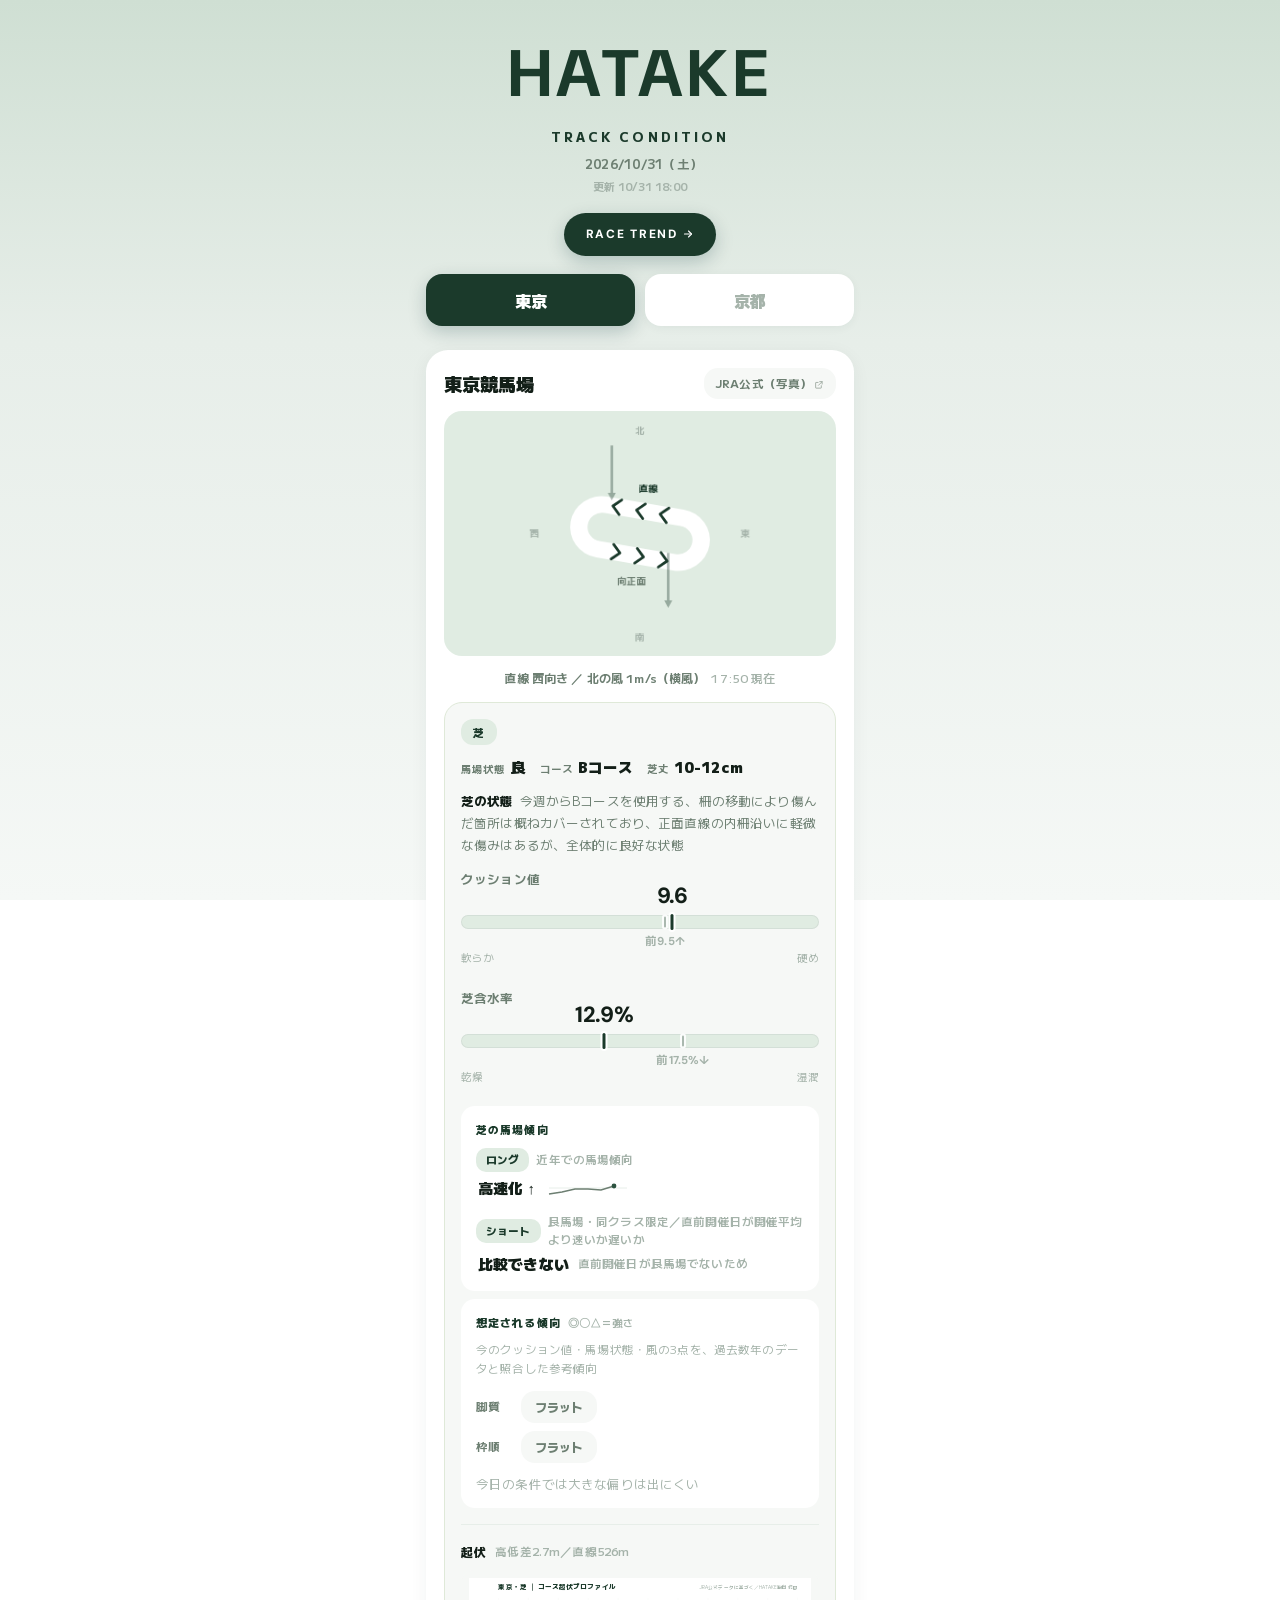
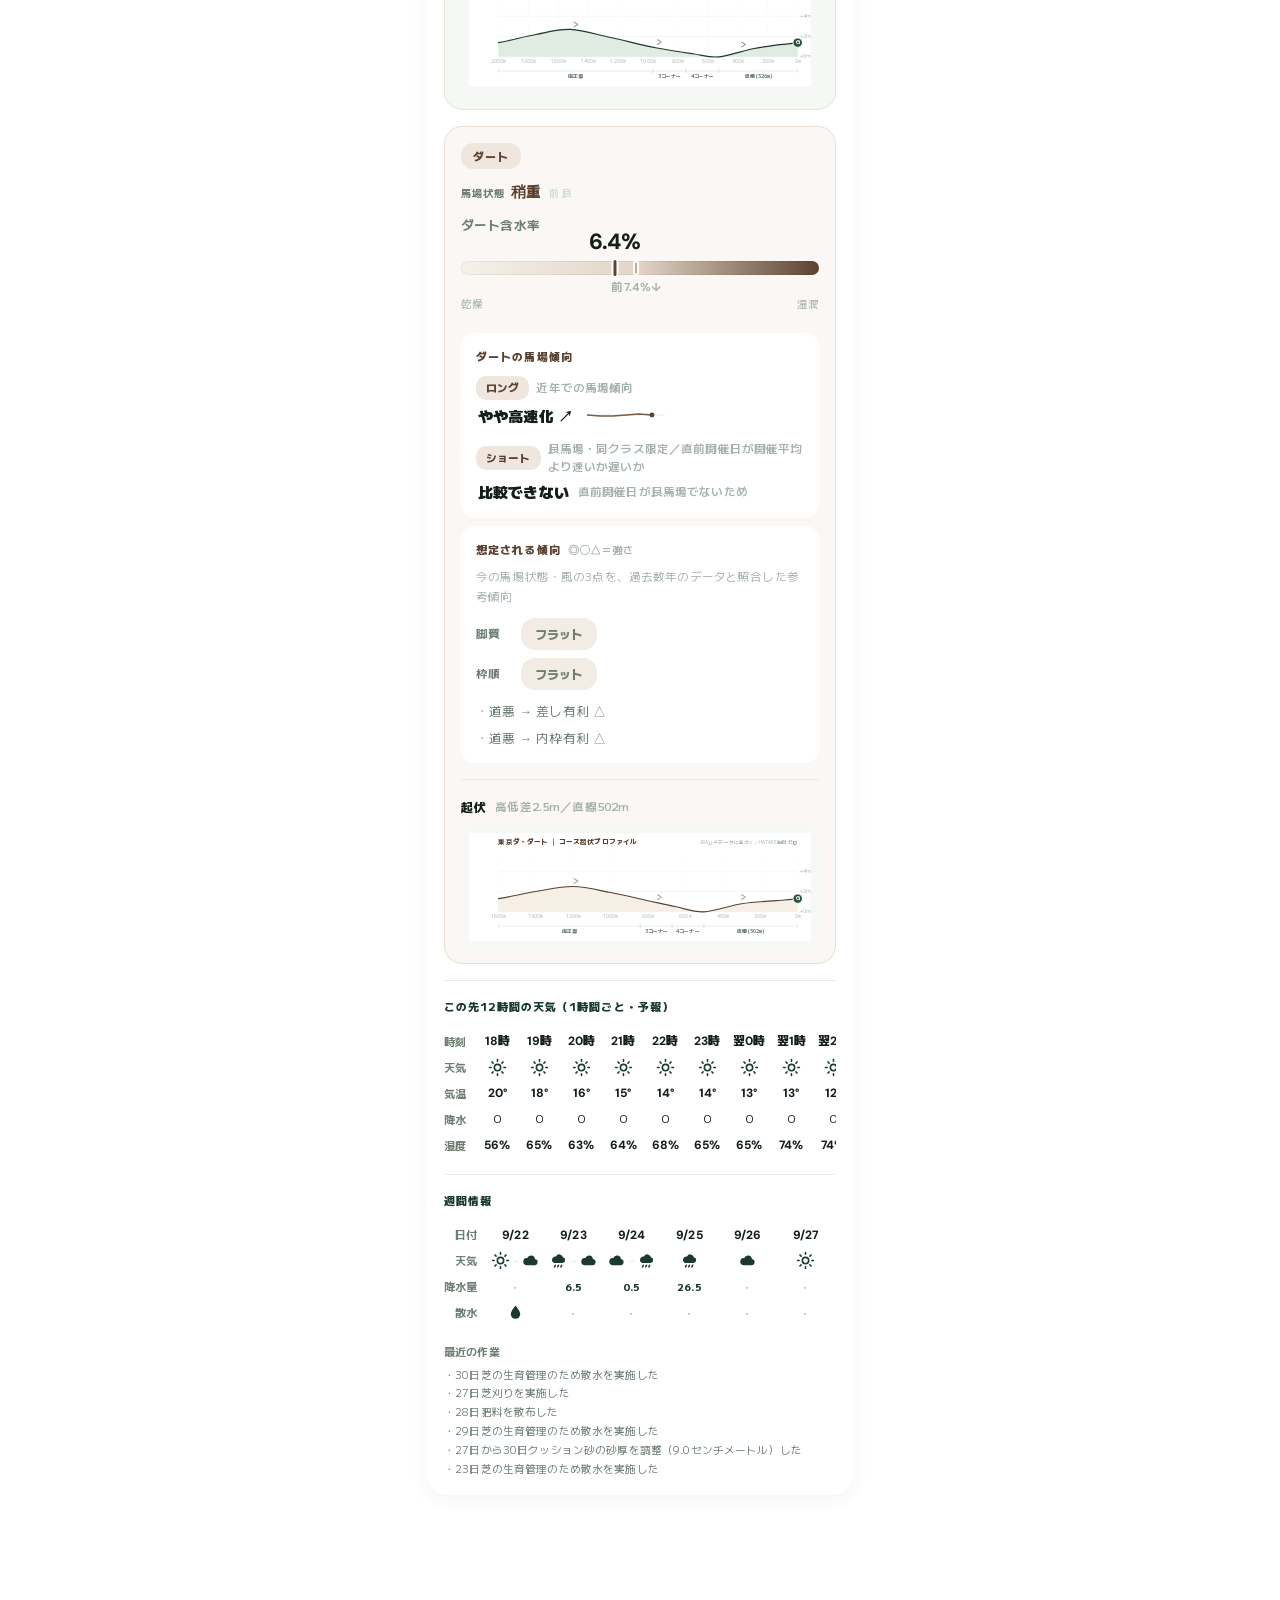
==== commit 98e7ca43: "cond 10/31 18:00" ====
--- a/condition.html
+++ b/condition.html
@@ -319,29 +319,29 @@
 </style><link rel="stylesheet" href="https://fonts.googleapis.com/css2?family=M+PLUS+2:wght@400;500;700;800;900&family=DM+Sans:wght@500;700;800&display=swap"></head>
 <body><div class="wrap">
 <div class="top"><svg class="brand" viewBox="0 0 300 62" preserveAspectRatio="xMidYMid meet"><text x="150" y="48" text-anchor="middle">HATAKE</text></svg>
-<h1>TRACK CONDITION<span class="dt">2026/10/31（土）</span><span class="upd">更新 10/31 15:00</span></h1></div>
+<h1>TRACK CONDITION<span class="dt">2026/10/31（土）</span><span class="upd">更新 10/31 18:00</span></h1></div>
 <div class="pagenav"><a class="navbtn" href="./race.html">RACE TREND <svg class="ic ic-arr" viewBox="0 0 24 24" width="1em" height="1em" fill="none" stroke="currentColor" stroke-width="2.2" stroke-linecap="round" stroke-linejoin="round" aria-hidden="true"><path d="M5 12h14"/><path d="M13 6l6 6-6 6"/></svg></a></div>
 <div class="vennav"><button class="vbtn active" data-t="v0">東京</button><button class="vbtn" data-t="v1">京都</button></div><div class="card vpane on" data-v="v0" id="v0">
 <div class="ch"><span class="nm">東京競馬場</span><a class="lk" href="https://www.jra.go.jp/keiba/baba/index.html" target="_blank" rel="noopener">JRA公式（写真）<svg class="ic ic-ext" viewBox="0 0 24 24" width="1em" height="1em" fill="none" stroke="currentColor" stroke-width="2" stroke-linecap="round" stroke-linejoin="round" aria-hidden="true"><path d="M14 4h6v6"/><path d="M20 4l-9 9"/><path d="M18 14v5a1 1 0 0 1-1 1H5a1 1 0 0 1-1-1V7a1 1 0 0 1 1-1h5"/></svg></a></div>
 <div class="body">
-<div class="visual"><canvas class="trk" data-br="280" data-turn="1" data-sp="1.0" data-di="0"></canvas><div class="wl">直線 西向き ／ 北の風 1m/s（横風）<span class="tm">14:50 現在</span></div></div>
+<div class="visual"><canvas class="trk" data-br="280" data-turn="1" data-sp="1.2" data-di="0"></canvas><div class="wl">直線 西向き ／ 北の風 1m/s（横風）<span class="tm">17:50 現在</span></div></div>
 <div class="right">
   <div class="grp turf"><div class="gtag">芝</div><div class="bstate"><span class="bs-k">馬場状態</span><span class="bs-v ">良</span><span class="bs-k">コース</span><span class="bs-v">Bコース</span><span class="bs-k">芝丈</span><span class="bs-v">10-12cm</span></div><div class="tsin"><span class="tsl">芝の状態</span>今週からBコースを使用する、柵の移動により傷んだ箇所は概ねカバーされており、正面直線の内柵沿いに軽微な傷みはあるが、全体的に良好な状態</div><div class="gau"><div class="glab">クッション値</div><div class="gbar" style="background:linear-gradient(90deg,#f6f8f6,#cde0d2,#1b3a2b)"><span class="gval" style="left:59%">9.6</span><span class="gm" style="left:59%"></span><span class="gm gp" style="left:57%"></span><span class="gpval" style="left:57%">前9.5↑</span></div><div class="ge"><span>軟らか</span><span>硬め</span></div></div><div class="gau"><div class="glab">芝含水率</div><div class="gbar" style="background:linear-gradient(90deg,#f6f8f6,#cde0d2,#1b3a2b)"><span class="gval" style="left:40%">12.9%</span><span class="gm" style="left:40%"></span><span class="gm gp" style="left:62%"></span><span class="gpval" style="left:62%">前17.5%↓</span></div><div class="ge"><span>乾燥</span><span>湿潤</span></div></div><div class="babatrend"><div class="bt-h">芝の馬場傾向</div><div class="bt-item"><div class="bt-top"><span class="bt-k">ロング</span><span class="bt-d">近年での馬場傾向</span></div><div class="bt-bot"><span class="bt-tag" style="color:#2c5340">高速化 ↑</span><svg class="spk" viewBox="0 0 84 22"><line x1="3" y1="11" x2="81" y2="11" stroke="#e7eee9"/><polyline points="3,17 16,15 29,12 42,12 55,13 68,9" fill="none" stroke="#6d7f72" stroke-width="1.5"/><circle cx="68" cy="9" r="2.4" fill="#2c5340"/></svg></div></div><div class="bt-item"><div class="bt-top"><span class="bt-k">ショート</span><span class="bt-d">良馬場・同クラス限定／直前開催日が開催平均より速いか遅いか</span></div><div class="bt-bot"><span class="bt-tag" style="color:#a5b3aa">比較できない</span><span class="bt-d">直前開催日が良馬場でないため</span></div></div></div><div class="tend"><div class="tend-h">想定される傾向<span class="tlg">◎〇△＝強さ</span></div><div class="tnote">今のクッション値・馬場状態・風の3点を、過去数年のデータと照合した参考傾向</div><div class="tpills"><span class="tk">脚質</span><span class="tpill n">フラット</span><span class="tk">枠順</span><span class="tpill n">フラット</span></div><div class="tnone">今日の条件では大きな偏りは出にくい</div></div><div class="course"><div class="c-h">起伏 <span class="c-sub">高低差2.7m／直線526m</span></div><div class="c-svg"><svg viewBox="0 0 720 228" xmlns="http://www.w3.org/2000/svg" font-family="'Hiragino Kaku Gothic ProN','Yu Gothic',Meiryo,sans-serif" style="max-width:100%;height:auto"><rect x="0" y="0" width="720" height="228" fill="#ffffff"/><text x="62" y="24" font-size="14" font-weight="800" fill="#1b3a2b">東京・芝 ｜ コース起伏プロファイル</text><text x="692" y="24" font-size="9.5" fill="#a5b3aa" text-anchor="end">JRA公式データに基づく／HATAKE独自作図</text><line x1="62" y1="166.0" x2="692" y2="166.0" stroke="#e7eee9"/><text x="697" y="169.0" font-size="10" fill="#a5b3aa">+0m</text><line x1="62" y1="123.2" x2="692" y2="123.2" stroke="#e7eee9"/><text x="697" y="126.2" font-size="10" fill="#a5b3aa">+2m</text><line x1="62" y1="80.5" x2="692" y2="80.5" stroke="#e7eee9"/><text x="697" y="83.5" font-size="10" fill="#a5b3aa">+4m</text><line x1="692.0" y1="42" x2="692.0" y2="166" stroke="#f6f8f6"/><text x="692.0" y="180" font-size="9.5" fill="#a5b3aa" text-anchor="middle">0m</text><line x1="629.0" y1="42" x2="629.0" y2="166" stroke="#f6f8f6"/><text x="629.0" y="180" font-size="9.5" fill="#a5b3aa" text-anchor="middle">200m</text><line x1="566.0" y1="42" x2="566.0" y2="166" stroke="#f6f8f6"/><text x="566.0" y="180" font-size="9.5" fill="#a5b3aa" text-anchor="middle">400m</text><line x1="503.0" y1="42" x2="503.0" y2="166" stroke="#f6f8f6"/><text x="503.0" y="180" font-size="9.5" fill="#a5b3aa" text-anchor="middle">600m</text><line x1="440.0" y1="42" x2="440.0" y2="166" stroke="#f6f8f6"/><text x="440.0" y="180" font-size="9.5" fill="#a5b3aa" text-anchor="middle">800m</text><line x1="377.0" y1="42" x2="377.0" y2="166" stroke="#f6f8f6"/><text x="377.0" y="180" font-size="9.5" fill="#a5b3aa" text-anchor="middle">1000m</text><line x1="314.0" y1="42" x2="314.0" y2="166" stroke="#f6f8f6"/><text x="314.0" y="180" font-size="9.5" fill="#a5b3aa" text-anchor="middle">1200m</text><line x1="251.0" y1="42" x2="251.0" y2="166" stroke="#f6f8f6"/><text x="251.0" y="180" font-size="9.5" fill="#a5b3aa" text-anchor="middle">1400m</text><line x1="188.0" y1="42" x2="188.0" y2="166" stroke="#f6f8f6"/><text x="188.0" y="180" font-size="9.5" fill="#a5b3aa" text-anchor="middle">1600m</text><line x1="125.0" y1="42" x2="125.0" y2="166" stroke="#f6f8f6"/><text x="125.0" y="180" font-size="9.5" fill="#a5b3aa" text-anchor="middle">1800m</text><line x1="62.0" y1="42" x2="62.0" y2="166" stroke="#f6f8f6"/><text x="62.0" y="180" font-size="9.5" fill="#a5b3aa" text-anchor="middle">2000m</text><path d="M 62.0,136.1 C 88.2,131.4 115.5,123.6 140.8,119.0 C 165.9,114.3 186.9,107.2 213.2,108.3 C 239.4,109.3 268.3,119.0 298.2,125.4 C 328.2,131.8 363.9,141.1 392.8,146.8 C 421.6,152.5 449.2,156.4 471.5,159.6 C 493.8,162.8 505.3,167.8 526.3,166.0 C 547.3,164.2 576.2,153.2 597.5,148.9 C 618.8,144.6 638.4,142.5 654.2,140.3 C 669.9,138.2 679.4,138.6 692.0,136.1 L 692.0,166.0 L 62.0,166.0 Z" fill="#e0ece2" stroke="none"/><path d="M 62.0,136.1 C 88.2,131.4 115.5,123.6 140.8,119.0 C 165.9,114.3 186.9,107.2 213.2,108.3 C 239.4,109.3 268.3,119.0 298.2,125.4 C 328.2,131.8 363.9,141.1 392.8,146.8 C 421.6,152.5 449.2,156.4 471.5,159.6 C 493.8,162.8 505.3,167.8 526.3,166.0 C 547.3,164.2 576.2,153.2 597.5,148.9 C 618.8,144.6 638.4,142.5 654.2,140.3 C 669.9,138.2 679.4,138.6 692.0,136.1" fill="none" stroke="#1b3a2b" stroke-width="2.4" stroke-linejoin="round" stroke-linecap="round"/><polyline points="221,93 229,98 221,103" fill="none" stroke="#1b3a2b" stroke-width="2.2" stroke-linecap="round" stroke-linejoin="round" opacity="0.5"/><polyline points="397,130 405,135 397,140" fill="none" stroke="#1b3a2b" stroke-width="2.2" stroke-linecap="round" stroke-linejoin="round" opacity="0.5"/><polyline points="574,135 582,140 574,145" fill="none" stroke="#1b3a2b" stroke-width="2.2" stroke-linecap="round" stroke-linejoin="round" opacity="0.5"/><circle cx="692.0" cy="136.1" r="10" fill="#2c5340" stroke="#fff" stroke-width="2"/><text x="692.0" y="139.7" font-size="11.5" font-weight="800" fill="#fff" text-anchor="middle">G</text><line x1="62.0" y1="196" x2="387.0" y2="196" stroke="#cde0d2"/><line x1="62.0" y1="192" x2="62.0" y2="200" stroke="#cde0d2"/><line x1="387.0" y1="192" x2="387.0" y2="200" stroke="#cde0d2"/><text x="224.5" y="211" font-size="10.5" fill="#6d7f72" text-anchor="middle" font-weight="700">向正面</text><line x1="387.0" y1="196" x2="456.7" y2="196" stroke="#cde0d2"/><line x1="387.0" y1="192" x2="387.0" y2="200" stroke="#cde0d2"/><line x1="456.7" y1="192" x2="456.7" y2="200" stroke="#cde0d2"/><text x="421.9" y="211" font-size="10.5" fill="#6d7f72" text-anchor="middle" font-weight="700">3コーナー</text><line x1="456.7" y1="196" x2="526.3" y2="196" stroke="#cde0d2"/><line x1="456.7" y1="192" x2="456.7" y2="200" stroke="#cde0d2"/><line x1="526.3" y1="192" x2="526.3" y2="200" stroke="#cde0d2"/><text x="491.5" y="211" font-size="10.5" fill="#6d7f72" text-anchor="middle" font-weight="700">4コーナー</text><line x1="526.3" y1="196" x2="692.0" y2="196" stroke="#cde0d2"/><line x1="526.3" y1="192" x2="526.3" y2="200" stroke="#cde0d2"/><line x1="692.0" y1="192" x2="692.0" y2="200" stroke="#cde0d2"/><text x="609.2" y="211" font-size="10.5" fill="#6d7f72" text-anchor="middle" font-weight="700">直線 (526m)</text></svg></div></div></div>
   <div class="grp dirt"><div class="gtag">ダート</div><div class="bstate"><span class="bs-k">馬場状態</span><span class="bs-v bad">稍重</span><s class="pmini">前 良</s></div><div class="gau"><div class="glab">ダート含水率</div><div class="gbar" style="background:linear-gradient(90deg,#f6f1ea,#e2d4c5,#5c4230)"><span class="gval" style="left:43%">6.4%</span><span class="gm" style="left:43%"></span><span class="gm gp" style="left:49%"></span><span class="gpval" style="left:49%">前7.4%↓</span></div><div class="ge"><span>乾燥</span><span>湿潤</span></div></div><div class="babatrend"><div class="bt-h">ダートの馬場傾向</div><div class="bt-item"><div class="bt-top"><span class="bt-k">ロング</span><span class="bt-d">近年での馬場傾向</span></div><div class="bt-bot"><span class="bt-tag" style="color:#d0821f">やや高速化 ↗</span><svg class="spk" viewBox="0 0 84 22"><line x1="3" y1="11" x2="81" y2="11" stroke="#e7eee9"/><polyline points="3,11 16,12 29,12 42,11 55,10 68,11" fill="none" stroke="#6d7f72" stroke-width="1.5"/><circle cx="68" cy="11" r="2.4" fill="#6b8390"/></svg></div></div><div class="bt-item"><div class="bt-top"><span class="bt-k">ショート</span><span class="bt-d">良馬場・同クラス限定／直前開催日が開催平均より速いか遅いか</span></div><div class="bt-bot"><span class="bt-tag" style="color:#a5b3aa">比較できない</span><span class="bt-d">直前開催日が良馬場でないため</span></div></div></div><div class="tend"><div class="tend-h">想定される傾向<span class="tlg">◎〇△＝強さ</span></div><div class="tnote">今の馬場状態・風の3点を、過去数年のデータと照合した参考傾向</div><div class="tpills"><span class="tk">脚質</span><span class="tpill n">フラット</span><span class="tk">枠順</span><span class="tpill n">フラット</span></div><div class="tfxs"><span class="tfx">道悪 → 差し有利 △</span><span class="tfx">道悪 → 内枠有利 △</span></div></div><div class="course"><div class="c-h">起伏 <span class="c-sub">高低差2.5m／直線502m</span></div><div class="c-svg"><svg viewBox="0 0 720 228" xmlns="http://www.w3.org/2000/svg" font-family="'Hiragino Kaku Gothic ProN','Yu Gothic',Meiryo,sans-serif" style="max-width:100%;height:auto"><rect x="0" y="0" width="720" height="228" fill="#ffffff"/><text x="62" y="24" font-size="14" font-weight="800" fill="#5c4230">東京ダ・ダート ｜ コース起伏プロファイル</text><text x="692" y="24" font-size="9.5" fill="#a5b3aa" text-anchor="end">JRA公式データに基づく／HATAKE独自作図</text><line x1="62" y1="166.0" x2="692" y2="166.0" stroke="#e7eee9"/><text x="697" y="169.0" font-size="10" fill="#a5b3aa">+0m</text><line x1="62" y1="123.2" x2="692" y2="123.2" stroke="#e7eee9"/><text x="697" y="126.2" font-size="10" fill="#a5b3aa">+2m</text><line x1="62" y1="80.5" x2="692" y2="80.5" stroke="#e7eee9"/><text x="697" y="83.5" font-size="10" fill="#a5b3aa">+4m</text><line x1="692.0" y1="42" x2="692.0" y2="166" stroke="#f6f8f6"/><text x="692.0" y="180" font-size="9.5" fill="#a5b3aa" text-anchor="middle">0m</text><line x1="613.2" y1="42" x2="613.2" y2="166" stroke="#f6f8f6"/><text x="613.2" y="180" font-size="9.5" fill="#a5b3aa" text-anchor="middle">200m</text><line x1="534.5" y1="42" x2="534.5" y2="166" stroke="#f6f8f6"/><text x="534.5" y="180" font-size="9.5" fill="#a5b3aa" text-anchor="middle">400m</text><line x1="455.8" y1="42" x2="455.8" y2="166" stroke="#f6f8f6"/><text x="455.8" y="180" font-size="9.5" fill="#a5b3aa" text-anchor="middle">600m</text><line x1="377.0" y1="42" x2="377.0" y2="166" stroke="#f6f8f6"/><text x="377.0" y="180" font-size="9.5" fill="#a5b3aa" text-anchor="middle">800m</text><line x1="298.2" y1="42" x2="298.2" y2="166" stroke="#f6f8f6"/><text x="298.2" y="180" font-size="9.5" fill="#a5b3aa" text-anchor="middle">1000m</text><line x1="219.5" y1="42" x2="219.5" y2="166" stroke="#f6f8f6"/><text x="219.5" y="180" font-size="9.5" fill="#a5b3aa" text-anchor="middle">1200m</text><line x1="140.8" y1="42" x2="140.8" y2="166" stroke="#f6f8f6"/><text x="140.8" y="180" font-size="9.5" fill="#a5b3aa" text-anchor="middle">1400m</text><line x1="62.0" y1="42" x2="62.0" y2="166" stroke="#f6f8f6"/><text x="62.0" y="180" font-size="9.5" fill="#a5b3aa" text-anchor="middle">1600m</text><path d="M 62.0,138.2 C 88.2,134.1 114.5,127.5 140.8,123.2 C 167.0,119.0 193.2,112.2 219.5,112.6 C 245.8,112.9 272.0,120.4 298.2,125.4 C 324.5,130.4 354.0,137.5 377.0,142.5 C 400.0,147.5 416.5,151.4 436.1,155.3 C 455.6,159.2 471.5,167.1 494.5,166.0 C 517.5,164.9 548.8,152.8 573.9,148.9 C 598.9,145.0 625.1,144.3 644.8,142.5 C 664.4,140.7 676.2,140.5 692.0,138.2 L 692.0,166.0 L 62.0,166.0 Z" fill="#f6efe6" stroke="none"/><path d="M 62.0,138.2 C 88.2,134.1 114.5,127.5 140.8,123.2 C 167.0,119.0 193.2,112.2 219.5,112.6 C 245.8,112.9 272.0,120.4 298.2,125.4 C 324.5,130.4 354.0,137.5 377.0,142.5 C 400.0,147.5 416.5,151.4 436.1,155.3 C 455.6,159.2 471.5,167.1 494.5,166.0 C 517.5,164.9 548.8,152.8 573.9,148.9 C 598.9,145.0 625.1,144.3 644.8,142.5 C 664.4,140.7 676.2,140.5 692.0,138.2" fill="none" stroke="#5c4230" stroke-width="2.4" stroke-linejoin="round" stroke-linecap="round"/><polyline points="221,96 229,101 221,106" fill="none" stroke="#5c4230" stroke-width="2.2" stroke-linecap="round" stroke-linejoin="round" opacity="0.5"/><polyline points="397,130 405,135 397,140" fill="none" stroke="#5c4230" stroke-width="2.2" stroke-linecap="round" stroke-linejoin="round" opacity="0.5"/><polyline points="574,130 582,135 574,140" fill="none" stroke="#5c4230" stroke-width="2.2" stroke-linecap="round" stroke-linejoin="round" opacity="0.5"/><circle cx="692.0" cy="138.2" r="10" fill="#2c5340" stroke="#fff" stroke-width="2"/><text x="692.0" y="141.8" font-size="11.5" font-weight="800" fill="#fff" text-anchor="middle">G</text><line x1="62.0" y1="196" x2="360.6" y2="196" stroke="#cde0d2"/><line x1="62.0" y1="192" x2="62.0" y2="200" stroke="#cde0d2"/><line x1="360.6" y1="192" x2="360.6" y2="200" stroke="#cde0d2"/><text x="211.3" y="211" font-size="10.5" fill="#6d7f72" text-anchor="middle" font-weight="700">向正面</text><line x1="360.6" y1="196" x2="427.6" y2="196" stroke="#cde0d2"/><line x1="360.6" y1="192" x2="360.6" y2="200" stroke="#cde0d2"/><line x1="427.6" y1="192" x2="427.6" y2="200" stroke="#cde0d2"/><text x="394.1" y="211" font-size="10.5" fill="#6d7f72" text-anchor="middle" font-weight="700">3コーナー</text><line x1="427.6" y1="196" x2="494.5" y2="196" stroke="#cde0d2"/><line x1="427.6" y1="192" x2="427.6" y2="200" stroke="#cde0d2"/><line x1="494.5" y1="192" x2="494.5" y2="200" stroke="#cde0d2"/><text x="461.0" y="211" font-size="10.5" fill="#6d7f72" text-anchor="middle" font-weight="700">4コーナー</text><line x1="494.5" y1="196" x2="692.0" y2="196" stroke="#cde0d2"/><line x1="494.5" y1="192" x2="494.5" y2="200" stroke="#cde0d2"/><line x1="692.0" y1="192" x2="692.0" y2="200" stroke="#cde0d2"/><text x="593.2" y="211" font-size="10.5" fill="#6d7f72" text-anchor="middle" font-weight="700">直線 (502m)</text></svg></div></div></div>
 </div>
 </div>
-<div class="today-wx"><div class="tw-h">この先12時間の天気（1時間ごと・予報）</div><div class="wsc"><div class="hgrid" style="grid-template-columns:auto repeat(12,minmax(38px,1fr))"><div class="hwlab">時刻</div><div class="hwc "><span class="hdt">15時</span></div><div class="hwc "><span class="hdt">16時</span></div><div class="hwc "><span class="hdt">17時</span></div><div class="hwc "><span class="hdt">18時</span></div><div class="hwc "><span class="hdt">19時</span></div><div class="hwc "><span class="hdt">20時</span></div><div class="hwc "><span class="hdt">21時</span></div><div class="hwc "><span class="hdt">22時</span></div><div class="hwc "><span class="hdt">23時</span></div><div class="hwc "><span class="hdt">翌0時</span></div><div class="hwc "><span class="hdt">翌1時</span></div><div class="hwc "><span class="hdt">翌2時</span></div><div class="hwlab">天気</div><div class="hwc "><svg class="wic" viewBox="0 0 24 24" fill="none" stroke="currentColor" stroke-width="2" stroke-linecap="round"><circle cx="12" cy="12" r="4"/><path d="M12 2v2M12 20v2M2 12h2M20 12h2M5 5l1.4 1.4M17.6 17.6L19 19M19 5l-1.4 1.4M6.4 17.6L5 19"/></svg></div><div class="hwc "><svg class="wic" viewBox="0 0 24 24" fill="none" stroke="currentColor" stroke-width="2" stroke-linecap="round"><circle cx="12" cy="12" r="4"/><path d="M12 2v2M12 20v2M2 12h2M20 12h2M5 5l1.4 1.4M17.6 17.6L19 19M19 5l-1.4 1.4M6.4 17.6L5 19"/></svg></div><div class="hwc "><svg class="wic" viewBox="0 0 24 24" fill="none" stroke="currentColor" stroke-width="2" stroke-linecap="round"><circle cx="12" cy="12" r="4"/><path d="M12 2v2M12 20v2M2 12h2M20 12h2M5 5l1.4 1.4M17.6 17.6L19 19M19 5l-1.4 1.4M6.4 17.6L5 19"/></svg></div><div class="hwc "><svg class="wic" viewBox="0 0 24 24" fill="none" stroke="currentColor" stroke-width="2" stroke-linecap="round"><circle cx="12" cy="12" r="4"/><path d="M12 2v2M12 20v2M2 12h2M20 12h2M5 5l1.4 1.4M17.6 17.6L19 19M19 5l-1.4 1.4M6.4 17.6L5 19"/></svg></div><div class="hwc "><svg class="wic" viewBox="0 0 24 24" fill="none" stroke="currentColor" stroke-width="2" stroke-linecap="round"><circle cx="12" cy="12" r="4"/><path d="M12 2v2M12 20v2M2 12h2M20 12h2M5 5l1.4 1.4M17.6 17.6L19 19M19 5l-1.4 1.4M6.4 17.6L5 19"/></svg></div><div class="hwc "><svg class="wic" viewBox="0 0 24 24" fill="none" stroke="currentColor" stroke-width="2" stroke-linecap="round"><circle cx="12" cy="12" r="4"/><path d="M12 2v2M12 20v2M2 12h2M20 12h2M5 5l1.4 1.4M17.6 17.6L19 19M19 5l-1.4 1.4M6.4 17.6L5 19"/></svg></div><div class="hwc "><svg class="wic" viewBox="0 0 24 24" fill="none" stroke="currentColor" stroke-width="2" stroke-linecap="round"><circle cx="12" cy="12" r="4"/><path d="M12 2v2M12 20v2M2 12h2M20 12h2M5 5l1.4 1.4M17.6 17.6L19 19M19 5l-1.4 1.4M6.4 17.6L5 19"/></svg></div><div class="hwc "><svg class="wic" viewBox="0 0 24 24" fill="none" stroke="currentColor" stroke-width="2" stroke-linecap="round"><circle cx="12" cy="12" r="4"/><path d="M12 2v2M12 20v2M2 12h2M20 12h2M5 5l1.4 1.4M17.6 17.6L19 19M19 5l-1.4 1.4M6.4 17.6L5 19"/></svg></div><div class="hwc "><svg class="wic" viewBox="0 0 24 24" fill="none" stroke="currentColor" stroke-width="2" stroke-linecap="round"><circle cx="12" cy="12" r="4"/><path d="M12 2v2M12 20v2M2 12h2M20 12h2M5 5l1.4 1.4M17.6 17.6L19 19M19 5l-1.4 1.4M6.4 17.6L5 19"/></svg></div><div class="hwc "><svg class="wic" viewBox="0 0 24 24" fill="none" stroke="currentColor" stroke-width="2" stroke-linecap="round"><circle cx="12" cy="12" r="4"/><path d="M12 2v2M12 20v2M2 12h2M20 12h2M5 5l1.4 1.4M17.6 17.6L19 19M19 5l-1.4 1.4M6.4 17.6L5 19"/></svg></div><div class="hwc "><svg class="wic" viewBox="0 0 24 24" fill="none" stroke="currentColor" stroke-width="2" stroke-linecap="round"><circle cx="12" cy="12" r="4"/><path d="M12 2v2M12 20v2M2 12h2M20 12h2M5 5l1.4 1.4M17.6 17.6L19 19M19 5l-1.4 1.4M6.4 17.6L5 19"/></svg></div><div class="hwc "><svg class="wic" viewBox="0 0 24 24" fill="none" stroke="currentColor" stroke-width="2" stroke-linecap="round"><circle cx="12" cy="12" r="4"/><path d="M12 2v2M12 20v2M2 12h2M20 12h2M5 5l1.4 1.4M17.6 17.6L19 19M19 5l-1.4 1.4M6.4 17.6L5 19"/></svg></div><div class="hwlab">気温</div><div class="hwc num">22°</div><div class="hwc num">22°</div><div class="hwc num">20°</div><div class="hwc num">19°</div><div class="hwc num">17°</div><div class="hwc num">16°</div><div class="hwc num">16°</div><div class="hwc num">14°</div><div class="hwc num">14°</div><div class="hwc num">13°</div><div class="hwc num">13°</div><div class="hwc num">12°</div><div class="hwlab">降水</div><div class="hwc ">0</div><div class="hwc ">0</div><div class="hwc ">0</div><div class="hwc ">0</div><div class="hwc ">0</div><div class="hwc ">0</div><div class="hwc ">0</div><div class="hwc ">0</div><div class="hwc ">0</div><div class="hwc ">0</div><div class="hwc ">0</div><div class="hwc ">0</div><div class="hwlab">湿度</div><div class="hwc num">42%</div><div class="hwc num">44%</div><div class="hwc num">58%</div><div class="hwc num">58%</div><div class="hwc num">62%</div><div class="hwc num">64%</div><div class="hwc num">61%</div><div class="hwc num">67%</div><div class="hwc num">66%</div><div class="hwc num">68%</div><div class="hwc num">71%</div><div class="hwc num">67%</div></div></div></div>
+<div class="today-wx"><div class="tw-h">この先12時間の天気（1時間ごと・予報）</div><div class="wsc"><div class="hgrid" style="grid-template-columns:auto repeat(12,minmax(38px,1fr))"><div class="hwlab">時刻</div><div class="hwc "><span class="hdt">18時</span></div><div class="hwc "><span class="hdt">19時</span></div><div class="hwc "><span class="hdt">20時</span></div><div class="hwc "><span class="hdt">21時</span></div><div class="hwc "><span class="hdt">22時</span></div><div class="hwc "><span class="hdt">23時</span></div><div class="hwc "><span class="hdt">翌0時</span></div><div class="hwc "><span class="hdt">翌1時</span></div><div class="hwc "><span class="hdt">翌2時</span></div><div class="hwc "><span class="hdt">翌3時</span></div><div class="hwc "><span class="hdt">翌4時</span></div><div class="hwc "><span class="hdt">翌5時</span></div><div class="hwlab">天気</div><div class="hwc "><svg class="wic" viewBox="0 0 24 24" fill="none" stroke="currentColor" stroke-width="2" stroke-linecap="round"><circle cx="12" cy="12" r="4"/><path d="M12 2v2M12 20v2M2 12h2M20 12h2M5 5l1.4 1.4M17.6 17.6L19 19M19 5l-1.4 1.4M6.4 17.6L5 19"/></svg></div><div class="hwc "><svg class="wic" viewBox="0 0 24 24" fill="none" stroke="currentColor" stroke-width="2" stroke-linecap="round"><circle cx="12" cy="12" r="4"/><path d="M12 2v2M12 20v2M2 12h2M20 12h2M5 5l1.4 1.4M17.6 17.6L19 19M19 5l-1.4 1.4M6.4 17.6L5 19"/></svg></div><div class="hwc "><svg class="wic" viewBox="0 0 24 24" fill="none" stroke="currentColor" stroke-width="2" stroke-linecap="round"><circle cx="12" cy="12" r="4"/><path d="M12 2v2M12 20v2M2 12h2M20 12h2M5 5l1.4 1.4M17.6 17.6L19 19M19 5l-1.4 1.4M6.4 17.6L5 19"/></svg></div><div class="hwc "><svg class="wic" viewBox="0 0 24 24" fill="none" stroke="currentColor" stroke-width="2" stroke-linecap="round"><circle cx="12" cy="12" r="4"/><path d="M12 2v2M12 20v2M2 12h2M20 12h2M5 5l1.4 1.4M17.6 17.6L19 19M19 5l-1.4 1.4M6.4 17.6L5 19"/></svg></div><div class="hwc "><svg class="wic" viewBox="0 0 24 24" fill="none" stroke="currentColor" stroke-width="2" stroke-linecap="round"><circle cx="12" cy="12" r="4"/><path d="M12 2v2M12 20v2M2 12h2M20 12h2M5 5l1.4 1.4M17.6 17.6L19 19M19 5l-1.4 1.4M6.4 17.6L5 19"/></svg></div><div class="hwc "><svg class="wic" viewBox="0 0 24 24" fill="none" stroke="currentColor" stroke-width="2" stroke-linecap="round"><circle cx="12" cy="12" r="4"/><path d="M12 2v2M12 20v2M2 12h2M20 12h2M5 5l1.4 1.4M17.6 17.6L19 19M19 5l-1.4 1.4M6.4 17.6L5 19"/></svg></div><div class="hwc "><svg class="wic" viewBox="0 0 24 24" fill="none" stroke="currentColor" stroke-width="2" stroke-linecap="round"><circle cx="12" cy="12" r="4"/><path d="M12 2v2M12 20v2M2 12h2M20 12h2M5 5l1.4 1.4M17.6 17.6L19 19M19 5l-1.4 1.4M6.4 17.6L5 19"/></svg></div><div class="hwc "><svg class="wic" viewBox="0 0 24 24" fill="none" stroke="currentColor" stroke-width="2" stroke-linecap="round"><circle cx="12" cy="12" r="4"/><path d="M12 2v2M12 20v2M2 12h2M20 12h2M5 5l1.4 1.4M17.6 17.6L19 19M19 5l-1.4 1.4M6.4 17.6L5 19"/></svg></div><div class="hwc "><svg class="wic" viewBox="0 0 24 24" fill="none" stroke="currentColor" stroke-width="2" stroke-linecap="round"><circle cx="12" cy="12" r="4"/><path d="M12 2v2M12 20v2M2 12h2M20 12h2M5 5l1.4 1.4M17.6 17.6L19 19M19 5l-1.4 1.4M6.4 17.6L5 19"/></svg></div><div class="hwc "><svg class="wic" viewBox="0 0 24 24" fill="none" stroke="currentColor" stroke-width="2" stroke-linecap="round"><circle cx="12" cy="12" r="4"/><path d="M12 2v2M12 20v2M2 12h2M20 12h2M5 5l1.4 1.4M17.6 17.6L19 19M19 5l-1.4 1.4M6.4 17.6L5 19"/></svg></div><div class="hwc "><svg class="wic" viewBox="0 0 24 24" fill="none" stroke="currentColor" stroke-width="2" stroke-linecap="round"><circle cx="12" cy="12" r="4"/><path d="M12 2v2M12 20v2M2 12h2M20 12h2M5 5l1.4 1.4M17.6 17.6L19 19M19 5l-1.4 1.4M6.4 17.6L5 19"/></svg></div><div class="hwc "><svg class="wic" viewBox="0 0 24 24" fill="none" stroke="currentColor" stroke-width="2" stroke-linecap="round"><circle cx="12" cy="12" r="4"/><path d="M12 2v2M12 20v2M2 12h2M20 12h2M5 5l1.4 1.4M17.6 17.6L19 19M19 5l-1.4 1.4M6.4 17.6L5 19"/></svg></div><div class="hwlab">気温</div><div class="hwc num">20°</div><div class="hwc num">18°</div><div class="hwc num">16°</div><div class="hwc num">15°</div><div class="hwc num">14°</div><div class="hwc num">14°</div><div class="hwc num">13°</div><div class="hwc num">13°</div><div class="hwc num">12°</div><div class="hwc num">12°</div><div class="hwc num">11°</div><div class="hwc num">11°</div><div class="hwlab">降水</div><div class="hwc ">0</div><div class="hwc ">0</div><div class="hwc ">0</div><div class="hwc ">0</div><div class="hwc ">0</div><div class="hwc ">0</div><div class="hwc ">0</div><div class="hwc ">0</div><div class="hwc ">0</div><div class="hwc ">0</div><div class="hwc ">0</div><div class="hwc ">0</div><div class="hwlab">湿度</div><div class="hwc num">56%</div><div class="hwc num">65%</div><div class="hwc num">63%</div><div class="hwc num">64%</div><div class="hwc num">68%</div><div class="hwc num">65%</div><div class="hwc num">65%</div><div class="hwc num">74%</div><div class="hwc num">74%</div><div class="hwc num">72%</div><div class="hwc num">77%</div><div class="hwc num">80%</div></div></div></div>
 <div class="wsec"><div class="wst">週間情報</div><div class="wsc"><div class="week" style="grid-template-columns:auto repeat(10,minmax(54px,1fr))"><div class="wlab">日付</div><div class="wc"><span class="wdt">9/22</span></div><div class="wc"><span class="wdt">9/23</span></div><div class="wc"><span class="wdt">9/24</span></div><div class="wc"><span class="wdt">9/25</span></div><div class="wc"><span class="wdt">9/26</span></div><div class="wc"><span class="wdt">9/27</span></div><div class="wc"><span class="wdt">9/28</span></div><div class="wc"><span class="wdt">9/29</span></div><div class="wc"><span class="wdt">9/30</span></div><div class="wc today te"><span class="wdt">10/1</span></div><div class="wlab">天気</div><div class="wc"><svg class="wic" viewBox="0 0 24 24" fill="none" stroke="currentColor" stroke-width="2" stroke-linecap="round"><circle cx="12" cy="12" r="4"/><path d="M12 2v2M12 20v2M2 12h2M20 12h2M5 5l1.4 1.4M17.6 17.6L19 19M19 5l-1.4 1.4M6.4 17.6L5 19"/></svg><span class="warr">→</span><svg class="wic" viewBox="0 0 24 24" fill="currentColor"><path d="M7 18h10a4 4 0 0 0 .6-7.95 5 5 0 0 0-9.6-1.2A3.5 3.5 0 0 0 7 18z"/></svg></div><div class="wc"><svg class="wic" viewBox="0 0 24 24"><path fill="currentColor" d="M7 15h10a3.5 3.5 0 0 0 .5-6.95 4.5 4.5 0 0 0-8.6-1.05A3 3 0 0 0 7 15z"/><path stroke="currentColor" stroke-width="2" stroke-linecap="round" d="M8 18l-1 2M12 18l-1 2M16 18l-1 2"/></svg><span class="warr">→</span><svg class="wic" viewBox="0 0 24 24" fill="currentColor"><path d="M7 18h10a4 4 0 0 0 .6-7.95 5 5 0 0 0-9.6-1.2A3.5 3.5 0 0 0 7 18z"/></svg></div><div class="wc"><svg class="wic" viewBox="0 0 24 24" fill="currentColor"><path d="M7 18h10a4 4 0 0 0 .6-7.95 5 5 0 0 0-9.6-1.2A3.5 3.5 0 0 0 7 18z"/></svg><span class="warr">→</span><svg class="wic" viewBox="0 0 24 24"><path fill="currentColor" d="M7 15h10a3.5 3.5 0 0 0 .5-6.95 4.5 4.5 0 0 0-8.6-1.05A3 3 0 0 0 7 15z"/><path stroke="currentColor" stroke-width="2" stroke-linecap="round" d="M8 18l-1 2M12 18l-1 2M16 18l-1 2"/></svg></div><div class="wc"><svg class="wic" viewBox="0 0 24 24"><path fill="currentColor" d="M7 15h10a3.5 3.5 0 0 0 .5-6.95 4.5 4.5 0 0 0-8.6-1.05A3 3 0 0 0 7 15z"/><path stroke="currentColor" stroke-width="2" stroke-linecap="round" d="M8 18l-1 2M12 18l-1 2M16 18l-1 2"/></svg></div><div class="wc"><svg class="wic" viewBox="0 0 24 24" fill="currentColor"><path d="M7 18h10a4 4 0 0 0 .6-7.95 5 5 0 0 0-9.6-1.2A3.5 3.5 0 0 0 7 18z"/></svg></div><div class="wc"><svg class="wic" viewBox="0 0 24 24" fill="none" stroke="currentColor" stroke-width="2" stroke-linecap="round"><circle cx="12" cy="12" r="4"/><path d="M12 2v2M12 20v2M2 12h2M20 12h2M5 5l1.4 1.4M17.6 17.6L19 19M19 5l-1.4 1.4M6.4 17.6L5 19"/></svg></div><div class="wc"><svg class="wic" viewBox="0 0 24 24" fill="currentColor"><path d="M7 18h10a4 4 0 0 0 .6-7.95 5 5 0 0 0-9.6-1.2A3.5 3.5 0 0 0 7 18z"/></svg><span class="warr">→</span><svg class="wic" viewBox="0 0 24 24"><path fill="currentColor" d="M7 15h10a3.5 3.5 0 0 0 .5-6.95 4.5 4.5 0 0 0-8.6-1.05A3 3 0 0 0 7 15z"/><path stroke="currentColor" stroke-width="2" stroke-linecap="round" d="M8 18l-1 2M12 18l-1 2M16 18l-1 2"/></svg></div><div class="wc"><svg class="wic" viewBox="0 0 24 24" fill="currentColor"><path d="M7 18h10a4 4 0 0 0 .6-7.95 5 5 0 0 0-9.6-1.2A3.5 3.5 0 0 0 7 18z"/></svg><span class="warr">→</span><svg class="wic" viewBox="0 0 24 24"><path fill="currentColor" d="M7 15h10a3.5 3.5 0 0 0 .5-6.95 4.5 4.5 0 0 0-8.6-1.05A3 3 0 0 0 7 15z"/><path stroke="currentColor" stroke-width="2" stroke-linecap="round" d="M8 18l-1 2M12 18l-1 2M16 18l-1 2"/></svg></div><div class="wc"><svg class="wic" viewBox="0 0 24 24" fill="none" stroke="currentColor" stroke-width="2" stroke-linecap="round"><circle cx="12" cy="12" r="4"/><path d="M12 2v2M12 20v2M2 12h2M20 12h2M5 5l1.4 1.4M17.6 17.6L19 19M19 5l-1.4 1.4M6.4 17.6L5 19"/></svg></div><div class="wc today "><span style="color:#a5b3aa">・</span></div><div class="wlab">降水量</div><div class="wc">・</div><div class="wc"><span class="wr">6.5</span></div><div class="wc"><span class="wr">0.5</span></div><div class="wc"><span class="wr">26.5</span></div><div class="wc">・</div><div class="wc">・</div><div class="wc">・</div><div class="wc">・</div><div class="wc">・</div><div class="wc today ">・</div><div class="wlab">散水</div><div class="wc"><svg class="wic" viewBox="0 0 24 24" fill="currentColor"><path d="M12 3s6 7 6 11a6 6 0 0 1-12 0c0-4 6-11 6-11z"/></svg></div><div class="wc">・</div><div class="wc">・</div><div class="wc">・</div><div class="wc">・</div><div class="wc">・</div><div class="wc"><svg class="wic" viewBox="0 0 24 24" fill="currentColor"><path d="M12 3s6 7 6 11a6 6 0 0 1-12 0c0-4 6-11 6-11z"/></svg></div><div class="wc"><svg class="wic" viewBox="0 0 24 24" fill="currentColor"><path d="M12 3s6 7 6 11a6 6 0 0 1-12 0c0-4 6-11 6-11z"/></svg></div><div class="wc">・</div><div class="wc today be">・</div></div></div><div class="mt">最近の作業</div><div class="mi">・30日芝の生育管理のため散水を実施した</div><div class="mi">・27日芝刈りを実施した</div><div class="mi">・28日肥料を散布した</div><div class="mi">・29日芝の生育管理のため散水を実施した</div><div class="mi">・27日から30日クッション砂の砂厚を調整（9.0センチメートル）した</div><div class="mi">・23日芝の生育管理のため散水を実施した</div></div>
 </div><div class="card vpane" data-v="v1" id="v1">
 <div class="ch"><span class="nm">京都競馬場</span><a class="lk" href="https://www.jra.go.jp/keiba/baba/index2.html" target="_blank" rel="noopener">JRA公式（写真）<svg class="ic ic-ext" viewBox="0 0 24 24" width="1em" height="1em" fill="none" stroke="currentColor" stroke-width="2" stroke-linecap="round" stroke-linejoin="round" aria-hidden="true"><path d="M14 4h6v6"/><path d="M20 4l-9 9"/><path d="M18 14v5a1 1 0 0 1-1 1H5a1 1 0 0 1-1-1V7a1 1 0 0 1 1-1h5"/></svg></a></div>
 <div class="body">
-<div class="visual"><canvas class="trk" data-br="60" data-turn="0" data-sp="2.4" data-di="292"></canvas><div class="wl">直線 東北東向き ／ 西北西の風 2m/s（横風）<span class="tm">14:50 現在</span></div></div>
+<div class="visual"><canvas class="trk" data-br="60" data-turn="0" data-sp="1.4" data-di="335"></canvas><div class="wl">直線 東北東向き ／ 北北西の風 1m/s（横風）<span class="tm">17:50 現在</span></div></div>
 <div class="right">
-  <div class="grp turf"><div class="gtag">芝</div><div class="bstate"><span class="bs-k">馬場状態</span><span class="bs-v ">良</span><span class="bs-k">コース</span><span class="bs-v">Bコース</span><span class="bs-k">芝丈</span><span class="bs-v">10-12cm</span></div><div class="tsin"><span class="tsl">芝の状態</span>今週からBコースを使用する、柵の移動により内柵沿いの傷みはカバーされ、全体的に概ね良好な状態</div><div class="gau"><div class="glab">クッション値</div><div class="gbar" style="background:linear-gradient(90deg,#f6f8f6,#cde0d2,#1b3a2b)"><span class="gval" style="left:53%">9.2</span><span class="gm" style="left:53%"></span><span class="gm gp" style="left:53%"></span><span class="gpval" style="left:53%">前9.2→</span></div><div class="ge"><span>軟らか</span><span>硬め</span></div></div><div class="gau"><div class="glab">芝含水率</div><div class="gbar" style="background:linear-gradient(90deg,#f6f8f6,#cde0d2,#1b3a2b)"><span class="gval" style="left:29%">10.8%</span><span class="gm" style="left:29%"></span><span class="gm gp" style="left:26%"></span><span class="gpval" style="left:26%">前10.2%↑</span></div><div class="ge"><span>乾燥</span><span>湿潤</span></div></div><div class="babatrend"><div class="bt-h">芝の馬場傾向</div><div class="bt-item"><div class="bt-top"><span class="bt-k">ロング</span><span class="bt-d">近年での馬場傾向</span></div><div class="bt-bot"><span class="bt-tag" style="color:#2c5340">高速化 ↑</span><svg class="spk" viewBox="0 0 84 22"><line x1="3" y1="11" x2="81" y2="11" stroke="#e7eee9"/><polyline points="3,19 42,11 55,12 68,9" fill="none" stroke="#6d7f72" stroke-width="1.5"/><circle cx="68" cy="9" r="2.4" fill="#2c5340"/></svg></div></div></div><div class="tend"><div class="tend-h">想定される傾向<span class="tlg">◎〇△＝強さ</span></div><div class="tnote">今のクッション値・馬場状態・風の3点を、過去数年のデータと照合した参考傾向</div><div class="tpills"><span class="tk">脚質</span><span class="tpill n">フラット</span><span class="tk">枠順</span><span class="tmk">◎</span><span class="tpill out">はっきり外枠有利</span></div><div class="tfxs"><span class="tfx">横風が内へ 1.9m → 外枠やや有利 ◎</span><span class="tfx">軟らかい芝 → 前づけ有利 △</span><span class="tfx">軟らかい芝 → 外枠有利 ○</span></div></div><div class="course"><div class="c-h">起伏 内回り <span class="c-sub">高低差3.1m／直線328m</span></div><div class="c-svg"><svg viewBox="0 0 720 228" xmlns="http://www.w3.org/2000/svg" font-family="'Hiragino Kaku Gothic ProN','Yu Gothic',Meiryo,sans-serif" style="max-width:100%;height:auto"><rect x="0" y="0" width="720" height="228" fill="#ffffff"/><text x="62" y="24" font-size="14" font-weight="800" fill="#1b3a2b">京都(内)・芝 ｜ コース起伏プロファイル</text><text x="692" y="24" font-size="9.5" fill="#a5b3aa" text-anchor="end">JRA公式データに基づく／HATAKE独自作図</text><line x1="62" y1="166.0" x2="692" y2="166.0" stroke="#e7eee9"/><text x="697" y="169.0" font-size="10" fill="#a5b3aa">+0m</text><line x1="62" y1="123.2" x2="692" y2="123.2" stroke="#e7eee9"/><text x="697" y="126.2" font-size="10" fill="#a5b3aa">+2m</text><line x1="62" y1="80.5" x2="692" y2="80.5" stroke="#e7eee9"/><text x="697" y="83.5" font-size="10" fill="#a5b3aa">+4m</text><line x1="692.0" y1="42" x2="692.0" y2="166" stroke="#f6f8f6"/><text x="692.0" y="180" font-size="9.5" fill="#a5b3aa" text-anchor="middle">0m</text><line x1="629.0" y1="42" x2="629.0" y2="166" stroke="#f6f8f6"/><text x="629.0" y="180" font-size="9.5" fill="#a5b3aa" text-anchor="middle">200m</text><line x1="566.0" y1="42" x2="566.0" y2="166" stroke="#f6f8f6"/><text x="566.0" y="180" font-size="9.5" fill="#a5b3aa" text-anchor="middle">400m</text><line x1="503.0" y1="42" x2="503.0" y2="166" stroke="#f6f8f6"/><text x="503.0" y="180" font-size="9.5" fill="#a5b3aa" text-anchor="middle">600m</text><line x1="440.0" y1="42" x2="440.0" y2="166" stroke="#f6f8f6"/><text x="440.0" y="180" font-size="9.5" fill="#a5b3aa" text-anchor="middle">800m</text><line x1="377.0" y1="42" x2="377.0" y2="166" stroke="#f6f8f6"/><text x="377.0" y="180" font-size="9.5" fill="#a5b3aa" text-anchor="middle">1000m</text><line x1="314.0" y1="42" x2="314.0" y2="166" stroke="#f6f8f6"/><text x="314.0" y="180" font-size="9.5" fill="#a5b3aa" text-anchor="middle">1200m</text><line x1="251.0" y1="42" x2="251.0" y2="166" stroke="#f6f8f6"/><text x="251.0" y="180" font-size="9.5" fill="#a5b3aa" text-anchor="middle">1400m</text><line x1="188.0" y1="42" x2="188.0" y2="166" stroke="#f6f8f6"/><text x="188.0" y="180" font-size="9.5" fill="#a5b3aa" text-anchor="middle">1600m</text><line x1="125.0" y1="42" x2="125.0" y2="166" stroke="#f6f8f6"/><text x="125.0" y="180" font-size="9.5" fill="#a5b3aa" text-anchor="middle">1800m</text><line x1="62.0" y1="42" x2="62.0" y2="166" stroke="#f6f8f6"/><text x="62.0" y="180" font-size="9.5" fill="#a5b3aa" text-anchor="middle">2000m</text><path d="M 62.0,166.0 C 88.2,162.8 114.5,158.5 140.8,153.2 C 167.0,147.8 195.9,141.1 219.5,133.9 C 243.1,126.8 264.1,116.1 282.5,110.4 C 300.9,104.7 314.0,99.0 329.8,99.7 C 345.5,100.4 359.7,108.3 377.0,114.7 C 394.3,121.1 413.8,131.8 433.7,138.2 C 453.6,144.6 477.3,149.3 496.7,153.2 C 516.1,157.1 534.9,159.8 550.2,161.7 C 565.6,163.7 573.3,164.2 588.6,164.9 C 603.8,165.6 624.4,165.8 641.6,166.0 C 658.8,166.2 675.2,167.1 692.0,166.0 L 692.0,166.0 L 62.0,166.0 Z" fill="#e0ece2" stroke="none"/><path d="M 62.0,166.0 C 88.2,162.8 114.5,158.5 140.8,153.2 C 167.0,147.8 195.9,141.1 219.5,133.9 C 243.1,126.8 264.1,116.1 282.5,110.4 C 300.9,104.7 314.0,99.0 329.8,99.7 C 345.5,100.4 359.7,108.3 377.0,114.7 C 394.3,121.1 413.8,131.8 433.7,138.2 C 453.6,144.6 477.3,149.3 496.7,153.2 C 516.1,157.1 534.9,159.8 550.2,161.7 C 565.6,163.7 573.3,164.2 588.6,164.9 C 603.8,165.6 624.4,165.8 641.6,166.0 C 658.8,166.2 675.2,167.1 692.0,166.0" fill="none" stroke="#1b3a2b" stroke-width="2.4" stroke-linejoin="round" stroke-linecap="round"/><polyline points="221,114 229,119 221,124" fill="none" stroke="#1b3a2b" stroke-width="2.2" stroke-linecap="round" stroke-linejoin="round" opacity="0.5"/><polyline points="397,107 405,112 397,117" fill="none" stroke="#1b3a2b" stroke-width="2.2" stroke-linecap="round" stroke-linejoin="round" opacity="0.5"/><polyline points="574,146 582,151 574,156" fill="none" stroke="#1b3a2b" stroke-width="2.2" stroke-linecap="round" stroke-linejoin="round" opacity="0.5"/><circle cx="692.0" cy="166.0" r="10" fill="#2c5340" stroke="#fff" stroke-width="2"/><text x="692.0" y="169.6" font-size="11.5" font-weight="800" fill="#fff" text-anchor="middle">G</text><line x1="62.0" y1="196" x2="430.6" y2="196" stroke="#cde0d2"/><line x1="62.0" y1="192" x2="62.0" y2="200" stroke="#cde0d2"/><line x1="430.6" y1="192" x2="430.6" y2="200" stroke="#cde0d2"/><text x="246.3" y="211" font-size="10.5" fill="#6d7f72" text-anchor="middle" font-weight="700">向正面</text><line x1="430.6" y1="196" x2="509.6" y2="196" stroke="#cde0d2"/><line x1="430.6" y1="192" x2="430.6" y2="200" stroke="#cde0d2"/><line x1="509.6" y1="192" x2="509.6" y2="200" stroke="#cde0d2"/><text x="470.1" y="211" font-size="10.5" fill="#6d7f72" text-anchor="middle" font-weight="700">3コーナー</text><line x1="509.6" y1="196" x2="588.6" y2="196" stroke="#cde0d2"/><line x1="509.6" y1="192" x2="509.6" y2="200" stroke="#cde0d2"/><line x1="588.6" y1="192" x2="588.6" y2="200" stroke="#cde0d2"/><text x="549.1" y="211" font-size="10.5" fill="#6d7f72" text-anchor="middle" font-weight="700">4コーナー</text><line x1="588.6" y1="196" x2="692.0" y2="196" stroke="#cde0d2"/><line x1="588.6" y1="192" x2="588.6" y2="200" stroke="#cde0d2"/><line x1="692.0" y1="192" x2="692.0" y2="200" stroke="#cde0d2"/><text x="640.3" y="211" font-size="10.5" fill="#6d7f72" text-anchor="middle" font-weight="700">直線 (328m)</text></svg></div></div><div class="course"><div class="c-h">起伏 外回り <span class="c-sub">高低差4.3m／直線404m</span></div><div class="c-svg"><svg viewBox="0 0 720 228" xmlns="http://www.w3.org/2000/svg" font-family="'Hiragino Kaku Gothic ProN','Yu Gothic',Meiryo,sans-serif" style="max-width:100%;height:auto"><rect x="0" y="0" width="720" height="228" fill="#ffffff"/><text x="62" y="24" font-size="14" font-weight="800" fill="#1b3a2b">京都(外)・芝 ｜ コース起伏プロファイル</text><text x="692" y="24" font-size="9.5" fill="#a5b3aa" text-anchor="end">JRA公式データに基づく／HATAKE独自作図</text><line x1="62" y1="166.0" x2="692" y2="166.0" stroke="#e7eee9"/><text x="697" y="169.0" font-size="10" fill="#a5b3aa">+0m</text><line x1="62" y1="123.2" x2="692" y2="123.2" stroke="#e7eee9"/><text x="697" y="126.2" font-size="10" fill="#a5b3aa">+2m</text><line x1="62" y1="80.5" x2="692" y2="80.5" stroke="#e7eee9"/><text x="697" y="83.5" font-size="10" fill="#a5b3aa">+4m</text><line x1="692.0" y1="42" x2="692.0" y2="166" stroke="#f6f8f6"/><text x="692.0" y="180" font-size="9.5" fill="#a5b3aa" text-anchor="middle">0m</text><line x1="634.7" y1="42" x2="634.7" y2="166" stroke="#f6f8f6"/><text x="634.7" y="180" font-size="9.5" fill="#a5b3aa" text-anchor="middle">200m</text><line x1="577.5" y1="42" x2="577.5" y2="166" stroke="#f6f8f6"/><text x="577.5" y="180" font-size="9.5" fill="#a5b3aa" text-anchor="middle">400m</text><line x1="520.2" y1="42" x2="520.2" y2="166" stroke="#f6f8f6"/><text x="520.2" y="180" font-size="9.5" fill="#a5b3aa" text-anchor="middle">600m</text><line x1="462.9" y1="42" x2="462.9" y2="166" stroke="#f6f8f6"/><text x="462.9" y="180" font-size="9.5" fill="#a5b3aa" text-anchor="middle">800m</text><line x1="405.6" y1="42" x2="405.6" y2="166" stroke="#f6f8f6"/><text x="405.6" y="180" font-size="9.5" fill="#a5b3aa" text-anchor="middle">1000m</text><line x1="348.4" y1="42" x2="348.4" y2="166" stroke="#f6f8f6"/><text x="348.4" y="180" font-size="9.5" fill="#a5b3aa" text-anchor="middle">1200m</text><line x1="291.1" y1="42" x2="291.1" y2="166" stroke="#f6f8f6"/><text x="291.1" y="180" font-size="9.5" fill="#a5b3aa" text-anchor="middle">1400m</text><line x1="233.8" y1="42" x2="233.8" y2="166" stroke="#f6f8f6"/><text x="233.8" y="180" font-size="9.5" fill="#a5b3aa" text-anchor="middle">1600m</text><line x1="176.5" y1="42" x2="176.5" y2="166" stroke="#f6f8f6"/><text x="176.5" y="180" font-size="9.5" fill="#a5b3aa" text-anchor="middle">1800m</text><line x1="119.3" y1="42" x2="119.3" y2="166" stroke="#f6f8f6"/><text x="119.3" y="180" font-size="9.5" fill="#a5b3aa" text-anchor="middle">2000m</text><line x1="62.0" y1="42" x2="62.0" y2="166" stroke="#f6f8f6"/><text x="62.0" y="180" font-size="9.5" fill="#a5b3aa" text-anchor="middle">2200m</text><path d="M 62.0,166.0 C 90.6,162.3 121.7,156.7 147.9,151.0 C 174.2,145.3 196.6,141.4 219.5,131.8 C 242.4,122.2 266.3,102.9 285.4,93.3 C 304.5,83.7 317.8,74.8 334.0,74.1 C 350.3,73.4 367.0,81.2 382.7,89.0 C 398.5,96.9 411.4,111.5 428.5,121.1 C 445.7,130.7 466.7,140.3 485.8,146.8 C 504.9,153.2 528.0,156.7 543.1,159.6 C 558.2,162.4 561.1,162.8 576.4,163.9 C 591.7,164.9 615.5,165.6 634.7,166.0 C 654.0,166.4 672.9,167.2 692.0,166.0 L 692.0,166.0 L 62.0,166.0 Z" fill="#e0ece2" stroke="none"/><path d="M 62.0,166.0 C 90.6,162.3 121.7,156.7 147.9,151.0 C 174.2,145.3 196.6,141.4 219.5,131.8 C 242.4,122.2 266.3,102.9 285.4,93.3 C 304.5,83.7 317.8,74.8 334.0,74.1 C 350.3,73.4 367.0,81.2 382.7,89.0 C 398.5,96.9 411.4,111.5 428.5,121.1 C 445.7,130.7 466.7,140.3 485.8,146.8 C 504.9,153.2 528.0,156.7 543.1,159.6 C 558.2,162.4 561.1,162.8 576.4,163.9 C 591.7,164.9 615.5,165.6 634.7,166.0 C 654.0,166.4 672.9,167.2 692.0,166.0" fill="none" stroke="#1b3a2b" stroke-width="2.4" stroke-linejoin="round" stroke-linecap="round"/><polyline points="221,110 229,115 221,120" fill="none" stroke="#1b3a2b" stroke-width="2.2" stroke-linecap="round" stroke-linejoin="round" opacity="0.5"/><polyline points="397,85 405,90 397,95" fill="none" stroke="#1b3a2b" stroke-width="2.2" stroke-linecap="round" stroke-linejoin="round" opacity="0.5"/><polyline points="574,146 582,151 574,156" fill="none" stroke="#1b3a2b" stroke-width="2.2" stroke-linecap="round" stroke-linejoin="round" opacity="0.5"/><circle cx="692.0" cy="166.0" r="10" fill="#2c5340" stroke="#fff" stroke-width="2"/><text x="692.0" y="169.6" font-size="11.5" font-weight="800" fill="#fff" text-anchor="middle">G</text><line x1="62.0" y1="196" x2="422.1" y2="196" stroke="#cde0d2"/><line x1="62.0" y1="192" x2="62.0" y2="200" stroke="#cde0d2"/><line x1="422.1" y1="192" x2="422.1" y2="200" stroke="#cde0d2"/><text x="242.0" y="211" font-size="10.5" fill="#6d7f72" text-anchor="middle" font-weight="700">向正面</text><line x1="422.1" y1="196" x2="499.2" y2="196" stroke="#cde0d2"/><line x1="422.1" y1="192" x2="422.1" y2="200" stroke="#cde0d2"/><line x1="499.2" y1="192" x2="499.2" y2="200" stroke="#cde0d2"/><text x="460.7" y="211" font-size="10.5" fill="#6d7f72" text-anchor="middle" font-weight="700">3コーナー</text><line x1="499.2" y1="196" x2="576.4" y2="196" stroke="#cde0d2"/><line x1="499.2" y1="192" x2="499.2" y2="200" stroke="#cde0d2"/><line x1="576.4" y1="192" x2="576.4" y2="200" stroke="#cde0d2"/><text x="537.8" y="211" font-size="10.5" fill="#6d7f72" text-anchor="middle" font-weight="700">4コーナー</text><line x1="576.4" y1="196" x2="692.0" y2="196" stroke="#cde0d2"/><line x1="576.4" y1="192" x2="576.4" y2="200" stroke="#cde0d2"/><line x1="692.0" y1="192" x2="692.0" y2="200" stroke="#cde0d2"/><text x="634.2" y="211" font-size="10.5" fill="#6d7f72" text-anchor="middle" font-weight="700">直線 (404m)</text></svg></div></div></div>
-  <div class="grp dirt"><div class="gtag">ダート</div><div class="bstate"><span class="bs-k">馬場状態</span><span class="bs-v bad">稍重</span><s class="pmini">前 良</s></div><div class="gau"><div class="glab">ダート含水率</div><div class="gbar" style="background:linear-gradient(90deg,#f6f1ea,#e2d4c5,#5c4230)"><span class="gval" style="left:84%">12.6%</span><span class="gm" style="left:84%"></span><span class="gm gp" style="left:89%"></span><span class="gpval" style="left:89%">前13.3%↓</span></div><div class="ge"><span>乾燥</span><span>湿潤</span></div></div><div class="babatrend"><div class="bt-h">ダートの馬場傾向</div><div class="bt-item"><div class="bt-top"><span class="bt-k">ロング</span><span class="bt-d">近年での馬場傾向</span></div><div class="bt-bot"><span class="bt-tag" style="color:#a5b3aa">横ばい →</span><svg class="spk" viewBox="0 0 84 22"><line x1="3" y1="11" x2="81" y2="11" stroke="#e7eee9"/><polyline points="3,6 42,9 55,11 68,6" fill="none" stroke="#6d7f72" stroke-width="1.5"/><circle cx="68" cy="6" r="2.4" fill="#2c5340"/></svg></div></div><div class="bt-item"><div class="bt-top"><span class="bt-k">ショート</span><span class="bt-d">良馬場・同クラス限定／直前開催日が開催平均より速いか遅いか</span></div><div class="bt-bot"><span class="bt-tag" style="color:#a5b3aa">比較できない</span><span class="bt-d">直前開催日が良馬場でないため</span></div></div></div><div class="tend"><div class="tend-h">想定される傾向<span class="tlg">◎〇△＝強さ</span></div><div class="tnote">今の馬場状態・風の3点を、過去数年のデータと照合した参考傾向</div><div class="tpills"><span class="tk">脚質</span><span class="tmk">〇</span><span class="tpill front">逃げ・先行有利</span><span class="tk">枠順</span><span class="tpill n">フラット</span></div><div class="tfxs"><span class="tfx">横風が内へ 1.9m → 外枠やや有利 △</span><span class="tfx">道悪 → 前づけ有利 ○</span><span class="tfx">道悪 → 内枠有利 △</span></div></div><div class="course"><div class="c-h">起伏 <span class="c-sub">高低差3.0m／直線329m</span></div><div class="c-svg"><svg viewBox="0 0 720 228" xmlns="http://www.w3.org/2000/svg" font-family="'Hiragino Kaku Gothic ProN','Yu Gothic',Meiryo,sans-serif" style="max-width:100%;height:auto"><rect x="0" y="0" width="720" height="228" fill="#ffffff"/><text x="62" y="24" font-size="14" font-weight="800" fill="#5c4230">京都ダ・ダート ｜ コース起伏プロファイル</text><text x="692" y="24" font-size="9.5" fill="#a5b3aa" text-anchor="end">JRA公式データに基づく／HATAKE独自作図</text><line x1="62" y1="166.0" x2="692" y2="166.0" stroke="#e7eee9"/><text x="697" y="169.0" font-size="10" fill="#a5b3aa">+0m</text><line x1="62" y1="123.2" x2="692" y2="123.2" stroke="#e7eee9"/><text x="697" y="126.2" font-size="10" fill="#a5b3aa">+2m</text><line x1="62" y1="80.5" x2="692" y2="80.5" stroke="#e7eee9"/><text x="697" y="83.5" font-size="10" fill="#a5b3aa">+4m</text><line x1="692.0" y1="42" x2="692.0" y2="166" stroke="#f6f8f6"/><text x="692.0" y="180" font-size="9.5" fill="#a5b3aa" text-anchor="middle">0m</text><line x1="622.0" y1="42" x2="622.0" y2="166" stroke="#f6f8f6"/><text x="622.0" y="180" font-size="9.5" fill="#a5b3aa" text-anchor="middle">200m</text><line x1="552.0" y1="42" x2="552.0" y2="166" stroke="#f6f8f6"/><text x="552.0" y="180" font-size="9.5" fill="#a5b3aa" text-anchor="middle">400m</text><line x1="482.0" y1="42" x2="482.0" y2="166" stroke="#f6f8f6"/><text x="482.0" y="180" font-size="9.5" fill="#a5b3aa" text-anchor="middle">600m</text><line x1="412.0" y1="42" x2="412.0" y2="166" stroke="#f6f8f6"/><text x="412.0" y="180" font-size="9.5" fill="#a5b3aa" text-anchor="middle">800m</text><line x1="342.0" y1="42" x2="342.0" y2="166" stroke="#f6f8f6"/><text x="342.0" y="180" font-size="9.5" fill="#a5b3aa" text-anchor="middle">1000m</text><line x1="272.0" y1="42" x2="272.0" y2="166" stroke="#f6f8f6"/><text x="272.0" y="180" font-size="9.5" fill="#a5b3aa" text-anchor="middle">1200m</text><line x1="202.0" y1="42" x2="202.0" y2="166" stroke="#f6f8f6"/><text x="202.0" y="180" font-size="9.5" fill="#a5b3aa" text-anchor="middle">1400m</text><line x1="132.0" y1="42" x2="132.0" y2="166" stroke="#f6f8f6"/><text x="132.0" y="180" font-size="9.5" fill="#a5b3aa" text-anchor="middle">1600m</text><line x1="62.0" y1="42" x2="62.0" y2="166" stroke="#f6f8f6"/><text x="62.0" y="180" font-size="9.5" fill="#a5b3aa" text-anchor="middle">1800m</text><path d="M 62.0,166.0 C 91.2,161.3 120.3,153.5 149.5,146.8 C 178.7,140.0 211.9,132.9 237.0,125.4 C 262.1,117.9 279.6,103.6 300.0,101.9 C 320.4,100.1 337.9,109.0 359.5,114.7 C 381.1,120.4 406.2,130.0 429.5,136.1 C 452.8,142.1 474.9,146.8 499.5,151.0 C 524.1,155.3 553.5,159.4 576.8,161.7 C 600.1,164.0 620.3,164.2 639.5,164.9 C 658.7,165.6 674.5,167.3 692.0,166.0 L 692.0,166.0 L 62.0,166.0 Z" fill="#f6efe6" stroke="none"/><path d="M 62.0,166.0 C 91.2,161.3 120.3,153.5 149.5,146.8 C 178.7,140.0 211.9,132.9 237.0,125.4 C 262.1,117.9 279.6,103.6 300.0,101.9 C 320.4,100.1 337.9,109.0 359.5,114.7 C 381.1,120.4 406.2,130.0 429.5,136.1 C 452.8,142.1 474.9,146.8 499.5,151.0 C 524.1,155.3 553.5,159.4 576.8,161.7 C 600.1,164.0 620.3,164.2 639.5,164.9 C 658.7,165.6 674.5,167.3 692.0,166.0" fill="none" stroke="#5c4230" stroke-width="2.4" stroke-linejoin="round" stroke-linecap="round"/><polyline points="221,110 229,115 221,120" fill="none" stroke="#5c4230" stroke-width="2.2" stroke-linecap="round" stroke-linejoin="round" opacity="0.5"/><polyline points="397,110 405,115 397,120" fill="none" stroke="#5c4230" stroke-width="2.2" stroke-linecap="round" stroke-linejoin="round" opacity="0.5"/><polyline points="574,144 582,149 574,154" fill="none" stroke="#5c4230" stroke-width="2.2" stroke-linecap="round" stroke-linejoin="round" opacity="0.5"/><circle cx="692.0" cy="166.0" r="10" fill="#2c5340" stroke="#fff" stroke-width="2"/><text x="692.0" y="169.6" font-size="11.5" font-weight="800" fill="#fff" text-anchor="middle">G</text><line x1="62.0" y1="196" x2="422.4" y2="196" stroke="#cde0d2"/><line x1="62.0" y1="192" x2="62.0" y2="200" stroke="#cde0d2"/><line x1="422.4" y1="192" x2="422.4" y2="200" stroke="#cde0d2"/><text x="242.2" y="211" font-size="10.5" fill="#6d7f72" text-anchor="middle" font-weight="700">向正面</text><line x1="422.4" y1="196" x2="499.6" y2="196" stroke="#cde0d2"/><line x1="422.4" y1="192" x2="422.4" y2="200" stroke="#cde0d2"/><line x1="499.6" y1="192" x2="499.6" y2="200" stroke="#cde0d2"/><text x="461.0" y="211" font-size="10.5" fill="#6d7f72" text-anchor="middle" font-weight="700">3コーナー</text><line x1="499.6" y1="196" x2="576.8" y2="196" stroke="#cde0d2"/><line x1="499.6" y1="192" x2="499.6" y2="200" stroke="#cde0d2"/><line x1="576.8" y1="192" x2="576.8" y2="200" stroke="#cde0d2"/><text x="538.2" y="211" font-size="10.5" fill="#6d7f72" text-anchor="middle" font-weight="700">4コーナー</text><line x1="576.8" y1="196" x2="692.0" y2="196" stroke="#cde0d2"/><line x1="576.8" y1="192" x2="576.8" y2="200" stroke="#cde0d2"/><line x1="692.0" y1="192" x2="692.0" y2="200" stroke="#cde0d2"/><text x="634.4" y="211" font-size="10.5" fill="#6d7f72" text-anchor="middle" font-weight="700">直線 (329m)</text></svg></div></div></div>
-</div>
-</div>
-<div class="today-wx"><div class="tw-h">この先12時間の天気（1時間ごと・予報）</div><div class="wsc"><div class="hgrid" style="grid-template-columns:auto repeat(12,minmax(38px,1fr))"><div class="hwlab">時刻</div><div class="hwc "><span class="hdt">15時</span></div><div class="hwc "><span class="hdt">16時</span></div><div class="hwc "><span class="hdt">17時</span></div><div class="hwc "><span class="hdt">18時</span></div><div class="hwc "><span class="hdt">19時</span></div><div class="hwc "><span class="hdt">20時</span></div><div class="hwc "><span class="hdt">21時</span></div><div class="hwc "><span class="hdt">22時</span></div><div class="hwc "><span class="hdt">23時</span></div><div class="hwc "><span class="hdt">翌0時</span></div><div class="hwc "><span class="hdt">翌1時</span></div><div class="hwc "><span class="hdt">翌2時</span></div><div class="hwlab">天気</div><div class="hwc "><svg class="wic" viewBox="0 0 24 24" fill="none" stroke="currentColor" stroke-width="2" stroke-linecap="round"><circle cx="12" cy="12" r="4"/><path d="M12 2v2M12 20v2M2 12h2M20 12h2M5 5l1.4 1.4M17.6 17.6L19 19M19 5l-1.4 1.4M6.4 17.6L5 19"/></svg></div><div class="hwc "><svg class="wic" viewBox="0 0 24 24" fill="none" stroke="currentColor" stroke-width="2" stroke-linecap="round"><circle cx="12" cy="12" r="4"/><path d="M12 2v2M12 20v2M2 12h2M20 12h2M5 5l1.4 1.4M17.6 17.6L19 19M19 5l-1.4 1.4M6.4 17.6L5 19"/></svg></div><div class="hwc "><svg class="wic" viewBox="0 0 24 24" fill="none" stroke="currentColor" stroke-width="2" stroke-linecap="round"><circle cx="12" cy="12" r="4"/><path d="M12 2v2M12 20v2M2 12h2M20 12h2M5 5l1.4 1.4M17.6 17.6L19 19M19 5l-1.4 1.4M6.4 17.6L5 19"/></svg></div><div class="hwc "><svg class="wic" viewBox="0 0 24 24" fill="none" stroke="currentColor" stroke-width="2" stroke-linecap="round"><circle cx="12" cy="12" r="4"/><path d="M12 2v2M12 20v2M2 12h2M20 12h2M5 5l1.4 1.4M17.6 17.6L19 19M19 5l-1.4 1.4M6.4 17.6L5 19"/></svg></div><div class="hwc "><svg class="wic" viewBox="0 0 24 24" fill="none" stroke="currentColor" stroke-width="2" stroke-linecap="round"><circle cx="12" cy="12" r="4"/><path d="M12 2v2M12 20v2M2 12h2M20 12h2M5 5l1.4 1.4M17.6 17.6L19 19M19 5l-1.4 1.4M6.4 17.6L5 19"/></svg></div><div class="hwc "><svg class="wic" viewBox="0 0 24 24" fill="none" stroke="currentColor" stroke-width="2" stroke-linecap="round"><circle cx="12" cy="12" r="4"/><path d="M12 2v2M12 20v2M2 12h2M20 12h2M5 5l1.4 1.4M17.6 17.6L19 19M19 5l-1.4 1.4M6.4 17.6L5 19"/></svg></div><div class="hwc "><svg class="wic" viewBox="0 0 24 24" fill="none" stroke="currentColor" stroke-width="2" stroke-linecap="round"><circle cx="12" cy="12" r="4"/><path d="M12 2v2M12 20v2M2 12h2M20 12h2M5 5l1.4 1.4M17.6 17.6L19 19M19 5l-1.4 1.4M6.4 17.6L5 19"/></svg></div><div class="hwc "><svg class="wic" viewBox="0 0 24 24" fill="none" stroke="currentColor" stroke-width="2" stroke-linecap="round"><circle cx="12" cy="12" r="4"/><path d="M12 2v2M12 20v2M2 12h2M20 12h2M5 5l1.4 1.4M17.6 17.6L19 19M19 5l-1.4 1.4M6.4 17.6L5 19"/></svg></div><div class="hwc "><svg class="wic" viewBox="0 0 24 24" fill="none" stroke="currentColor" stroke-width="2" stroke-linecap="round"><circle cx="12" cy="12" r="4"/><path d="M12 2v2M12 20v2M2 12h2M20 12h2M5 5l1.4 1.4M17.6 17.6L19 19M19 5l-1.4 1.4M6.4 17.6L5 19"/></svg></div><div class="hwc "><svg class="wic" viewBox="0 0 24 24" fill="none" stroke="currentColor" stroke-width="2" stroke-linecap="round"><circle cx="12" cy="12" r="4"/><path d="M12 2v2M12 20v2M2 12h2M20 12h2M5 5l1.4 1.4M17.6 17.6L19 19M19 5l-1.4 1.4M6.4 17.6L5 19"/></svg></div><div class="hwc "><svg class="wic" viewBox="0 0 24 24" fill="none" stroke="currentColor" stroke-width="2" stroke-linecap="round"><circle cx="12" cy="12" r="4"/><path d="M12 2v2M12 20v2M2 12h2M20 12h2M5 5l1.4 1.4M17.6 17.6L19 19M19 5l-1.4 1.4M6.4 17.6L5 19"/></svg></div><div class="hwc "><svg class="wic" viewBox="0 0 24 24" fill="none" stroke="currentColor" stroke-width="2" stroke-linecap="round"><circle cx="12" cy="12" r="4"/><path d="M12 2v2M12 20v2M2 12h2M20 12h2M5 5l1.4 1.4M17.6 17.6L19 19M19 5l-1.4 1.4M6.4 17.6L5 19"/></svg></div><div class="hwlab">気温</div><div class="hwc num">22°</div><div class="hwc num">21°</div><div class="hwc num">19°</div><div class="hwc num">18°</div><div class="hwc num">17°</div><div class="hwc num">16°</div><div class="hwc num">16°</div><div class="hwc num">15°</div><div class="hwc num">14°</div><div class="hwc num">14°</div><div class="hwc num">13°</div><div class="hwc num">13°</div><div class="hwlab">降水</div><div class="hwc ">0</div><div class="hwc ">0</div><div class="hwc ">0</div><div class="hwc ">0</div><div class="hwc ">0</div><div class="hwc ">0</div><div class="hwc ">0</div><div class="hwc ">0</div><div class="hwc ">0</div><div class="hwc ">0</div><div class="hwc ">0</div><div class="hwc ">0</div><div class="hwlab">湿度</div><div class="hwc num">40%</div><div class="hwc num">42%</div><div class="hwc num">47%</div><div class="hwc num">51%</div><div class="hwc num">56%</div><div class="hwc num">60%</div><div class="hwc num">62%</div><div class="hwc num">66%</div><div class="hwc num">70%</div><div class="hwc num">72%</div><div class="hwc num">75%</div><div class="hwc num">81%</div></div></div></div>
+  <div class="grp turf"><div class="gtag">芝</div><div class="bstate"><span class="bs-k">馬場状態</span><span class="bs-v ">良</span><span class="bs-k">コース</span><span class="bs-v">Bコース</span><span class="bs-k">芝丈</span><span class="bs-v">10-12cm</span></div><div class="tsin"><span class="tsl">芝の状態</span>今週からBコースを使用する、柵の移動により内柵沿いの傷みはカバーされ、全体的に概ね良好な状態</div><div class="gau"><div class="glab">クッション値</div><div class="gbar" style="background:linear-gradient(90deg,#f6f8f6,#cde0d2,#1b3a2b)"><span class="gval" style="left:53%">9.2</span><span class="gm" style="left:53%"></span><span class="gm gp" style="left:53%"></span><span class="gpval" style="left:53%">前9.2→</span></div><div class="ge"><span>軟らか</span><span>硬め</span></div></div><div class="gau"><div class="glab">芝含水率</div><div class="gbar" style="background:linear-gradient(90deg,#f6f8f6,#cde0d2,#1b3a2b)"><span class="gval" style="left:29%">10.8%</span><span class="gm" style="left:29%"></span><span class="gm gp" style="left:26%"></span><span class="gpval" style="left:26%">前10.2%↑</span></div><div class="ge"><span>乾燥</span><span>湿潤</span></div></div><div class="babatrend"><div class="bt-h">芝の馬場傾向</div><div class="bt-item"><div class="bt-top"><span class="bt-k">ロング</span><span class="bt-d">近年での馬場傾向</span></div><div class="bt-bot"><span class="bt-tag" style="color:#2c5340">高速化 ↑</span><svg class="spk" viewBox="0 0 84 22"><line x1="3" y1="11" x2="81" y2="11" stroke="#e7eee9"/><polyline points="3,19 42,11 55,12 68,9" fill="none" stroke="#6d7f72" stroke-width="1.5"/><circle cx="68" cy="9" r="2.4" fill="#2c5340"/></svg></div></div></div><div class="tend"><div class="tend-h">想定される傾向<span class="tlg">◎〇△＝強さ</span></div><div class="tnote">今のクッション値・馬場状態・風の3点を、過去数年のデータと照合した参考傾向</div><div class="tpills"><span class="tk">脚質</span><span class="tpill n">フラット</span><span class="tk">枠順</span><span class="tmk">〇</span><span class="tpill out">外枠有利</span></div><div class="tfxs"><span class="tfx">軟らかい芝 → 前づけ有利 △</span><span class="tfx">軟らかい芝 → 外枠有利 ○</span></div></div><div class="course"><div class="c-h">起伏 内回り <span class="c-sub">高低差3.1m／直線328m</span></div><div class="c-svg"><svg viewBox="0 0 720 228" xmlns="http://www.w3.org/2000/svg" font-family="'Hiragino Kaku Gothic ProN','Yu Gothic',Meiryo,sans-serif" style="max-width:100%;height:auto"><rect x="0" y="0" width="720" height="228" fill="#ffffff"/><text x="62" y="24" font-size="14" font-weight="800" fill="#1b3a2b">京都(内)・芝 ｜ コース起伏プロファイル</text><text x="692" y="24" font-size="9.5" fill="#a5b3aa" text-anchor="end">JRA公式データに基づく／HATAKE独自作図</text><line x1="62" y1="166.0" x2="692" y2="166.0" stroke="#e7eee9"/><text x="697" y="169.0" font-size="10" fill="#a5b3aa">+0m</text><line x1="62" y1="123.2" x2="692" y2="123.2" stroke="#e7eee9"/><text x="697" y="126.2" font-size="10" fill="#a5b3aa">+2m</text><line x1="62" y1="80.5" x2="692" y2="80.5" stroke="#e7eee9"/><text x="697" y="83.5" font-size="10" fill="#a5b3aa">+4m</text><line x1="692.0" y1="42" x2="692.0" y2="166" stroke="#f6f8f6"/><text x="692.0" y="180" font-size="9.5" fill="#a5b3aa" text-anchor="middle">0m</text><line x1="629.0" y1="42" x2="629.0" y2="166" stroke="#f6f8f6"/><text x="629.0" y="180" font-size="9.5" fill="#a5b3aa" text-anchor="middle">200m</text><line x1="566.0" y1="42" x2="566.0" y2="166" stroke="#f6f8f6"/><text x="566.0" y="180" font-size="9.5" fill="#a5b3aa" text-anchor="middle">400m</text><line x1="503.0" y1="42" x2="503.0" y2="166" stroke="#f6f8f6"/><text x="503.0" y="180" font-size="9.5" fill="#a5b3aa" text-anchor="middle">600m</text><line x1="440.0" y1="42" x2="440.0" y2="166" stroke="#f6f8f6"/><text x="440.0" y="180" font-size="9.5" fill="#a5b3aa" text-anchor="middle">800m</text><line x1="377.0" y1="42" x2="377.0" y2="166" stroke="#f6f8f6"/><text x="377.0" y="180" font-size="9.5" fill="#a5b3aa" text-anchor="middle">1000m</text><line x1="314.0" y1="42" x2="314.0" y2="166" stroke="#f6f8f6"/><text x="314.0" y="180" font-size="9.5" fill="#a5b3aa" text-anchor="middle">1200m</text><line x1="251.0" y1="42" x2="251.0" y2="166" stroke="#f6f8f6"/><text x="251.0" y="180" font-size="9.5" fill="#a5b3aa" text-anchor="middle">1400m</text><line x1="188.0" y1="42" x2="188.0" y2="166" stroke="#f6f8f6"/><text x="188.0" y="180" font-size="9.5" fill="#a5b3aa" text-anchor="middle">1600m</text><line x1="125.0" y1="42" x2="125.0" y2="166" stroke="#f6f8f6"/><text x="125.0" y="180" font-size="9.5" fill="#a5b3aa" text-anchor="middle">1800m</text><line x1="62.0" y1="42" x2="62.0" y2="166" stroke="#f6f8f6"/><text x="62.0" y="180" font-size="9.5" fill="#a5b3aa" text-anchor="middle">2000m</text><path d="M 62.0,166.0 C 88.2,162.8 114.5,158.5 140.8,153.2 C 167.0,147.8 195.9,141.1 219.5,133.9 C 243.1,126.8 264.1,116.1 282.5,110.4 C 300.9,104.7 314.0,99.0 329.8,99.7 C 345.5,100.4 359.7,108.3 377.0,114.7 C 394.3,121.1 413.8,131.8 433.7,138.2 C 453.6,144.6 477.3,149.3 496.7,153.2 C 516.1,157.1 534.9,159.8 550.2,161.7 C 565.6,163.7 573.3,164.2 588.6,164.9 C 603.8,165.6 624.4,165.8 641.6,166.0 C 658.8,166.2 675.2,167.1 692.0,166.0 L 692.0,166.0 L 62.0,166.0 Z" fill="#e0ece2" stroke="none"/><path d="M 62.0,166.0 C 88.2,162.8 114.5,158.5 140.8,153.2 C 167.0,147.8 195.9,141.1 219.5,133.9 C 243.1,126.8 264.1,116.1 282.5,110.4 C 300.9,104.7 314.0,99.0 329.8,99.7 C 345.5,100.4 359.7,108.3 377.0,114.7 C 394.3,121.1 413.8,131.8 433.7,138.2 C 453.6,144.6 477.3,149.3 496.7,153.2 C 516.1,157.1 534.9,159.8 550.2,161.7 C 565.6,163.7 573.3,164.2 588.6,164.9 C 603.8,165.6 624.4,165.8 641.6,166.0 C 658.8,166.2 675.2,167.1 692.0,166.0" fill="none" stroke="#1b3a2b" stroke-width="2.4" stroke-linejoin="round" stroke-linecap="round"/><polyline points="221,114 229,119 221,124" fill="none" stroke="#1b3a2b" stroke-width="2.2" stroke-linecap="round" stroke-linejoin="round" opacity="0.5"/><polyline points="397,107 405,112 397,117" fill="none" stroke="#1b3a2b" stroke-width="2.2" stroke-linecap="round" stroke-linejoin="round" opacity="0.5"/><polyline points="574,146 582,151 574,156" fill="none" stroke="#1b3a2b" stroke-width="2.2" stroke-linecap="round" stroke-linejoin="round" opacity="0.5"/><circle cx="692.0" cy="166.0" r="10" fill="#2c5340" stroke="#fff" stroke-width="2"/><text x="692.0" y="169.6" font-size="11.5" font-weight="800" fill="#fff" text-anchor="middle">G</text><line x1="62.0" y1="196" x2="430.6" y2="196" stroke="#cde0d2"/><line x1="62.0" y1="192" x2="62.0" y2="200" stroke="#cde0d2"/><line x1="430.6" y1="192" x2="430.6" y2="200" stroke="#cde0d2"/><text x="246.3" y="211" font-size="10.5" fill="#6d7f72" text-anchor="middle" font-weight="700">向正面</text><line x1="430.6" y1="196" x2="509.6" y2="196" stroke="#cde0d2"/><line x1="430.6" y1="192" x2="430.6" y2="200" stroke="#cde0d2"/><line x1="509.6" y1="192" x2="509.6" y2="200" stroke="#cde0d2"/><text x="470.1" y="211" font-size="10.5" fill="#6d7f72" text-anchor="middle" font-weight="700">3コーナー</text><line x1="509.6" y1="196" x2="588.6" y2="196" stroke="#cde0d2"/><line x1="509.6" y1="192" x2="509.6" y2="200" stroke="#cde0d2"/><line x1="588.6" y1="192" x2="588.6" y2="200" stroke="#cde0d2"/><text x="549.1" y="211" font-size="10.5" fill="#6d7f72" text-anchor="middle" font-weight="700">4コーナー</text><line x1="588.6" y1="196" x2="692.0" y2="196" stroke="#cde0d2"/><line x1="588.6" y1="192" x2="588.6" y2="200" stroke="#cde0d2"/><line x1="692.0" y1="192" x2="692.0" y2="200" stroke="#cde0d2"/><text x="640.3" y="211" font-size="10.5" fill="#6d7f72" text-anchor="middle" font-weight="700">直線 (328m)</text></svg></div></div><div class="course"><div class="c-h">起伏 外回り <span class="c-sub">高低差4.3m／直線404m</span></div><div class="c-svg"><svg viewBox="0 0 720 228" xmlns="http://www.w3.org/2000/svg" font-family="'Hiragino Kaku Gothic ProN','Yu Gothic',Meiryo,sans-serif" style="max-width:100%;height:auto"><rect x="0" y="0" width="720" height="228" fill="#ffffff"/><text x="62" y="24" font-size="14" font-weight="800" fill="#1b3a2b">京都(外)・芝 ｜ コース起伏プロファイル</text><text x="692" y="24" font-size="9.5" fill="#a5b3aa" text-anchor="end">JRA公式データに基づく／HATAKE独自作図</text><line x1="62" y1="166.0" x2="692" y2="166.0" stroke="#e7eee9"/><text x="697" y="169.0" font-size="10" fill="#a5b3aa">+0m</text><line x1="62" y1="123.2" x2="692" y2="123.2" stroke="#e7eee9"/><text x="697" y="126.2" font-size="10" fill="#a5b3aa">+2m</text><line x1="62" y1="80.5" x2="692" y2="80.5" stroke="#e7eee9"/><text x="697" y="83.5" font-size="10" fill="#a5b3aa">+4m</text><line x1="692.0" y1="42" x2="692.0" y2="166" stroke="#f6f8f6"/><text x="692.0" y="180" font-size="9.5" fill="#a5b3aa" text-anchor="middle">0m</text><line x1="634.7" y1="42" x2="634.7" y2="166" stroke="#f6f8f6"/><text x="634.7" y="180" font-size="9.5" fill="#a5b3aa" text-anchor="middle">200m</text><line x1="577.5" y1="42" x2="577.5" y2="166" stroke="#f6f8f6"/><text x="577.5" y="180" font-size="9.5" fill="#a5b3aa" text-anchor="middle">400m</text><line x1="520.2" y1="42" x2="520.2" y2="166" stroke="#f6f8f6"/><text x="520.2" y="180" font-size="9.5" fill="#a5b3aa" text-anchor="middle">600m</text><line x1="462.9" y1="42" x2="462.9" y2="166" stroke="#f6f8f6"/><text x="462.9" y="180" font-size="9.5" fill="#a5b3aa" text-anchor="middle">800m</text><line x1="405.6" y1="42" x2="405.6" y2="166" stroke="#f6f8f6"/><text x="405.6" y="180" font-size="9.5" fill="#a5b3aa" text-anchor="middle">1000m</text><line x1="348.4" y1="42" x2="348.4" y2="166" stroke="#f6f8f6"/><text x="348.4" y="180" font-size="9.5" fill="#a5b3aa" text-anchor="middle">1200m</text><line x1="291.1" y1="42" x2="291.1" y2="166" stroke="#f6f8f6"/><text x="291.1" y="180" font-size="9.5" fill="#a5b3aa" text-anchor="middle">1400m</text><line x1="233.8" y1="42" x2="233.8" y2="166" stroke="#f6f8f6"/><text x="233.8" y="180" font-size="9.5" fill="#a5b3aa" text-anchor="middle">1600m</text><line x1="176.5" y1="42" x2="176.5" y2="166" stroke="#f6f8f6"/><text x="176.5" y="180" font-size="9.5" fill="#a5b3aa" text-anchor="middle">1800m</text><line x1="119.3" y1="42" x2="119.3" y2="166" stroke="#f6f8f6"/><text x="119.3" y="180" font-size="9.5" fill="#a5b3aa" text-anchor="middle">2000m</text><line x1="62.0" y1="42" x2="62.0" y2="166" stroke="#f6f8f6"/><text x="62.0" y="180" font-size="9.5" fill="#a5b3aa" text-anchor="middle">2200m</text><path d="M 62.0,166.0 C 90.6,162.3 121.7,156.7 147.9,151.0 C 174.2,145.3 196.6,141.4 219.5,131.8 C 242.4,122.2 266.3,102.9 285.4,93.3 C 304.5,83.7 317.8,74.8 334.0,74.1 C 350.3,73.4 367.0,81.2 382.7,89.0 C 398.5,96.9 411.4,111.5 428.5,121.1 C 445.7,130.7 466.7,140.3 485.8,146.8 C 504.9,153.2 528.0,156.7 543.1,159.6 C 558.2,162.4 561.1,162.8 576.4,163.9 C 591.7,164.9 615.5,165.6 634.7,166.0 C 654.0,166.4 672.9,167.2 692.0,166.0 L 692.0,166.0 L 62.0,166.0 Z" fill="#e0ece2" stroke="none"/><path d="M 62.0,166.0 C 90.6,162.3 121.7,156.7 147.9,151.0 C 174.2,145.3 196.6,141.4 219.5,131.8 C 242.4,122.2 266.3,102.9 285.4,93.3 C 304.5,83.7 317.8,74.8 334.0,74.1 C 350.3,73.4 367.0,81.2 382.7,89.0 C 398.5,96.9 411.4,111.5 428.5,121.1 C 445.7,130.7 466.7,140.3 485.8,146.8 C 504.9,153.2 528.0,156.7 543.1,159.6 C 558.2,162.4 561.1,162.8 576.4,163.9 C 591.7,164.9 615.5,165.6 634.7,166.0 C 654.0,166.4 672.9,167.2 692.0,166.0" fill="none" stroke="#1b3a2b" stroke-width="2.4" stroke-linejoin="round" stroke-linecap="round"/><polyline points="221,110 229,115 221,120" fill="none" stroke="#1b3a2b" stroke-width="2.2" stroke-linecap="round" stroke-linejoin="round" opacity="0.5"/><polyline points="397,85 405,90 397,95" fill="none" stroke="#1b3a2b" stroke-width="2.2" stroke-linecap="round" stroke-linejoin="round" opacity="0.5"/><polyline points="574,146 582,151 574,156" fill="none" stroke="#1b3a2b" stroke-width="2.2" stroke-linecap="round" stroke-linejoin="round" opacity="0.5"/><circle cx="692.0" cy="166.0" r="10" fill="#2c5340" stroke="#fff" stroke-width="2"/><text x="692.0" y="169.6" font-size="11.5" font-weight="800" fill="#fff" text-anchor="middle">G</text><line x1="62.0" y1="196" x2="422.1" y2="196" stroke="#cde0d2"/><line x1="62.0" y1="192" x2="62.0" y2="200" stroke="#cde0d2"/><line x1="422.1" y1="192" x2="422.1" y2="200" stroke="#cde0d2"/><text x="242.0" y="211" font-size="10.5" fill="#6d7f72" text-anchor="middle" font-weight="700">向正面</text><line x1="422.1" y1="196" x2="499.2" y2="196" stroke="#cde0d2"/><line x1="422.1" y1="192" x2="422.1" y2="200" stroke="#cde0d2"/><line x1="499.2" y1="192" x2="499.2" y2="200" stroke="#cde0d2"/><text x="460.7" y="211" font-size="10.5" fill="#6d7f72" text-anchor="middle" font-weight="700">3コーナー</text><line x1="499.2" y1="196" x2="576.4" y2="196" stroke="#cde0d2"/><line x1="499.2" y1="192" x2="499.2" y2="200" stroke="#cde0d2"/><line x1="576.4" y1="192" x2="576.4" y2="200" stroke="#cde0d2"/><text x="537.8" y="211" font-size="10.5" fill="#6d7f72" text-anchor="middle" font-weight="700">4コーナー</text><line x1="576.4" y1="196" x2="692.0" y2="196" stroke="#cde0d2"/><line x1="576.4" y1="192" x2="576.4" y2="200" stroke="#cde0d2"/><line x1="692.0" y1="192" x2="692.0" y2="200" stroke="#cde0d2"/><text x="634.2" y="211" font-size="10.5" fill="#6d7f72" text-anchor="middle" font-weight="700">直線 (404m)</text></svg></div></div></div>
+  <div class="grp dirt"><div class="gtag">ダート</div><div class="bstate"><span class="bs-k">馬場状態</span><span class="bs-v bad">稍重</span><s class="pmini">前 良</s></div><div class="gau"><div class="glab">ダート含水率</div><div class="gbar" style="background:linear-gradient(90deg,#f6f1ea,#e2d4c5,#5c4230)"><span class="gval" style="left:84%">12.6%</span><span class="gm" style="left:84%"></span><span class="gm gp" style="left:89%"></span><span class="gpval" style="left:89%">前13.3%↓</span></div><div class="ge"><span>乾燥</span><span>湿潤</span></div></div><div class="babatrend"><div class="bt-h">ダートの馬場傾向</div><div class="bt-item"><div class="bt-top"><span class="bt-k">ロング</span><span class="bt-d">近年での馬場傾向</span></div><div class="bt-bot"><span class="bt-tag" style="color:#a5b3aa">横ばい →</span><svg class="spk" viewBox="0 0 84 22"><line x1="3" y1="11" x2="81" y2="11" stroke="#e7eee9"/><polyline points="3,6 42,9 55,11 68,6" fill="none" stroke="#6d7f72" stroke-width="1.5"/><circle cx="68" cy="6" r="2.4" fill="#2c5340"/></svg></div></div><div class="bt-item"><div class="bt-top"><span class="bt-k">ショート</span><span class="bt-d">良馬場・同クラス限定／直前開催日が開催平均より速いか遅いか</span></div><div class="bt-bot"><span class="bt-tag" style="color:#a5b3aa">比較できない</span><span class="bt-d">直前開催日が良馬場でないため</span></div></div></div><div class="tend"><div class="tend-h">想定される傾向<span class="tlg">◎〇△＝強さ</span></div><div class="tnote">今の馬場状態・風の3点を、過去数年のデータと照合した参考傾向</div><div class="tpills"><span class="tk">脚質</span><span class="tmk">〇</span><span class="tpill front">逃げ・先行有利</span><span class="tk">枠順</span><span class="tpill n">フラット</span></div><div class="tfxs"><span class="tfx">道悪 → 前づけ有利 ○</span><span class="tfx">道悪 → 内枠有利 △</span></div></div><div class="course"><div class="c-h">起伏 <span class="c-sub">高低差3.0m／直線329m</span></div><div class="c-svg"><svg viewBox="0 0 720 228" xmlns="http://www.w3.org/2000/svg" font-family="'Hiragino Kaku Gothic ProN','Yu Gothic',Meiryo,sans-serif" style="max-width:100%;height:auto"><rect x="0" y="0" width="720" height="228" fill="#ffffff"/><text x="62" y="24" font-size="14" font-weight="800" fill="#5c4230">京都ダ・ダート ｜ コース起伏プロファイル</text><text x="692" y="24" font-size="9.5" fill="#a5b3aa" text-anchor="end">JRA公式データに基づく／HATAKE独自作図</text><line x1="62" y1="166.0" x2="692" y2="166.0" stroke="#e7eee9"/><text x="697" y="169.0" font-size="10" fill="#a5b3aa">+0m</text><line x1="62" y1="123.2" x2="692" y2="123.2" stroke="#e7eee9"/><text x="697" y="126.2" font-size="10" fill="#a5b3aa">+2m</text><line x1="62" y1="80.5" x2="692" y2="80.5" stroke="#e7eee9"/><text x="697" y="83.5" font-size="10" fill="#a5b3aa">+4m</text><line x1="692.0" y1="42" x2="692.0" y2="166" stroke="#f6f8f6"/><text x="692.0" y="180" font-size="9.5" fill="#a5b3aa" text-anchor="middle">0m</text><line x1="622.0" y1="42" x2="622.0" y2="166" stroke="#f6f8f6"/><text x="622.0" y="180" font-size="9.5" fill="#a5b3aa" text-anchor="middle">200m</text><line x1="552.0" y1="42" x2="552.0" y2="166" stroke="#f6f8f6"/><text x="552.0" y="180" font-size="9.5" fill="#a5b3aa" text-anchor="middle">400m</text><line x1="482.0" y1="42" x2="482.0" y2="166" stroke="#f6f8f6"/><text x="482.0" y="180" font-size="9.5" fill="#a5b3aa" text-anchor="middle">600m</text><line x1="412.0" y1="42" x2="412.0" y2="166" stroke="#f6f8f6"/><text x="412.0" y="180" font-size="9.5" fill="#a5b3aa" text-anchor="middle">800m</text><line x1="342.0" y1="42" x2="342.0" y2="166" stroke="#f6f8f6"/><text x="342.0" y="180" font-size="9.5" fill="#a5b3aa" text-anchor="middle">1000m</text><line x1="272.0" y1="42" x2="272.0" y2="166" stroke="#f6f8f6"/><text x="272.0" y="180" font-size="9.5" fill="#a5b3aa" text-anchor="middle">1200m</text><line x1="202.0" y1="42" x2="202.0" y2="166" stroke="#f6f8f6"/><text x="202.0" y="180" font-size="9.5" fill="#a5b3aa" text-anchor="middle">1400m</text><line x1="132.0" y1="42" x2="132.0" y2="166" stroke="#f6f8f6"/><text x="132.0" y="180" font-size="9.5" fill="#a5b3aa" text-anchor="middle">1600m</text><line x1="62.0" y1="42" x2="62.0" y2="166" stroke="#f6f8f6"/><text x="62.0" y="180" font-size="9.5" fill="#a5b3aa" text-anchor="middle">1800m</text><path d="M 62.0,166.0 C 91.2,161.3 120.3,153.5 149.5,146.8 C 178.7,140.0 211.9,132.9 237.0,125.4 C 262.1,117.9 279.6,103.6 300.0,101.9 C 320.4,100.1 337.9,109.0 359.5,114.7 C 381.1,120.4 406.2,130.0 429.5,136.1 C 452.8,142.1 474.9,146.8 499.5,151.0 C 524.1,155.3 553.5,159.4 576.8,161.7 C 600.1,164.0 620.3,164.2 639.5,164.9 C 658.7,165.6 674.5,167.3 692.0,166.0 L 692.0,166.0 L 62.0,166.0 Z" fill="#f6efe6" stroke="none"/><path d="M 62.0,166.0 C 91.2,161.3 120.3,153.5 149.5,146.8 C 178.7,140.0 211.9,132.9 237.0,125.4 C 262.1,117.9 279.6,103.6 300.0,101.9 C 320.4,100.1 337.9,109.0 359.5,114.7 C 381.1,120.4 406.2,130.0 429.5,136.1 C 452.8,142.1 474.9,146.8 499.5,151.0 C 524.1,155.3 553.5,159.4 576.8,161.7 C 600.1,164.0 620.3,164.2 639.5,164.9 C 658.7,165.6 674.5,167.3 692.0,166.0" fill="none" stroke="#5c4230" stroke-width="2.4" stroke-linejoin="round" stroke-linecap="round"/><polyline points="221,110 229,115 221,120" fill="none" stroke="#5c4230" stroke-width="2.2" stroke-linecap="round" stroke-linejoin="round" opacity="0.5"/><polyline points="397,110 405,115 397,120" fill="none" stroke="#5c4230" stroke-width="2.2" stroke-linecap="round" stroke-linejoin="round" opacity="0.5"/><polyline points="574,144 582,149 574,154" fill="none" stroke="#5c4230" stroke-width="2.2" stroke-linecap="round" stroke-linejoin="round" opacity="0.5"/><circle cx="692.0" cy="166.0" r="10" fill="#2c5340" stroke="#fff" stroke-width="2"/><text x="692.0" y="169.6" font-size="11.5" font-weight="800" fill="#fff" text-anchor="middle">G</text><line x1="62.0" y1="196" x2="422.4" y2="196" stroke="#cde0d2"/><line x1="62.0" y1="192" x2="62.0" y2="200" stroke="#cde0d2"/><line x1="422.4" y1="192" x2="422.4" y2="200" stroke="#cde0d2"/><text x="242.2" y="211" font-size="10.5" fill="#6d7f72" text-anchor="middle" font-weight="700">向正面</text><line x1="422.4" y1="196" x2="499.6" y2="196" stroke="#cde0d2"/><line x1="422.4" y1="192" x2="422.4" y2="200" stroke="#cde0d2"/><line x1="499.6" y1="192" x2="499.6" y2="200" stroke="#cde0d2"/><text x="461.0" y="211" font-size="10.5" fill="#6d7f72" text-anchor="middle" font-weight="700">3コーナー</text><line x1="499.6" y1="196" x2="576.8" y2="196" stroke="#cde0d2"/><line x1="499.6" y1="192" x2="499.6" y2="200" stroke="#cde0d2"/><line x1="576.8" y1="192" x2="576.8" y2="200" stroke="#cde0d2"/><text x="538.2" y="211" font-size="10.5" fill="#6d7f72" text-anchor="middle" font-weight="700">4コーナー</text><line x1="576.8" y1="196" x2="692.0" y2="196" stroke="#cde0d2"/><line x1="576.8" y1="192" x2="576.8" y2="200" stroke="#cde0d2"/><line x1="692.0" y1="192" x2="692.0" y2="200" stroke="#cde0d2"/><text x="634.4" y="211" font-size="10.5" fill="#6d7f72" text-anchor="middle" font-weight="700">直線 (329m)</text></svg></div></div></div>
+</div>
+</div>
+<div class="today-wx"><div class="tw-h">この先12時間の天気（1時間ごと・予報）</div><div class="wsc"><div class="hgrid" style="grid-template-columns:auto repeat(12,minmax(38px,1fr))"><div class="hwlab">時刻</div><div class="hwc "><span class="hdt">18時</span></div><div class="hwc "><span class="hdt">19時</span></div><div class="hwc "><span class="hdt">20時</span></div><div class="hwc "><span class="hdt">21時</span></div><div class="hwc "><span class="hdt">22時</span></div><div class="hwc "><span class="hdt">23時</span></div><div class="hwc "><span class="hdt">翌0時</span></div><div class="hwc "><span class="hdt">翌1時</span></div><div class="hwc "><span class="hdt">翌2時</span></div><div class="hwc "><span class="hdt">翌3時</span></div><div class="hwc "><span class="hdt">翌4時</span></div><div class="hwc "><span class="hdt">翌5時</span></div><div class="hwlab">天気</div><div class="hwc "><svg class="wic" viewBox="0 0 24 24" fill="none" stroke="currentColor" stroke-width="2" stroke-linecap="round"><circle cx="12" cy="12" r="4"/><path d="M12 2v2M12 20v2M2 12h2M20 12h2M5 5l1.4 1.4M17.6 17.6L19 19M19 5l-1.4 1.4M6.4 17.6L5 19"/></svg></div><div class="hwc "><svg class="wic" viewBox="0 0 24 24" fill="none" stroke="currentColor" stroke-width="2" stroke-linecap="round"><circle cx="12" cy="12" r="4"/><path d="M12 2v2M12 20v2M2 12h2M20 12h2M5 5l1.4 1.4M17.6 17.6L19 19M19 5l-1.4 1.4M6.4 17.6L5 19"/></svg></div><div class="hwc "><svg class="wic" viewBox="0 0 24 24" fill="none" stroke="currentColor" stroke-width="2" stroke-linecap="round"><circle cx="12" cy="12" r="4"/><path d="M12 2v2M12 20v2M2 12h2M20 12h2M5 5l1.4 1.4M17.6 17.6L19 19M19 5l-1.4 1.4M6.4 17.6L5 19"/></svg></div><div class="hwc "><svg class="wic" viewBox="0 0 24 24" fill="none" stroke="currentColor" stroke-width="2" stroke-linecap="round"><circle cx="12" cy="12" r="4"/><path d="M12 2v2M12 20v2M2 12h2M20 12h2M5 5l1.4 1.4M17.6 17.6L19 19M19 5l-1.4 1.4M6.4 17.6L5 19"/></svg></div><div class="hwc "><svg class="wic" viewBox="0 0 24 24" fill="none" stroke="currentColor" stroke-width="2" stroke-linecap="round"><circle cx="12" cy="12" r="4"/><path d="M12 2v2M12 20v2M2 12h2M20 12h2M5 5l1.4 1.4M17.6 17.6L19 19M19 5l-1.4 1.4M6.4 17.6L5 19"/></svg></div><div class="hwc "><svg class="wic" viewBox="0 0 24 24" fill="none" stroke="currentColor" stroke-width="2" stroke-linecap="round"><circle cx="12" cy="12" r="4"/><path d="M12 2v2M12 20v2M2 12h2M20 12h2M5 5l1.4 1.4M17.6 17.6L19 19M19 5l-1.4 1.4M6.4 17.6L5 19"/></svg></div><div class="hwc "><svg class="wic" viewBox="0 0 24 24" fill="none" stroke="currentColor" stroke-width="2" stroke-linecap="round"><circle cx="12" cy="12" r="4"/><path d="M12 2v2M12 20v2M2 12h2M20 12h2M5 5l1.4 1.4M17.6 17.6L19 19M19 5l-1.4 1.4M6.4 17.6L5 19"/></svg></div><div class="hwc "><svg class="wic" viewBox="0 0 24 24" fill="none" stroke="currentColor" stroke-width="2" stroke-linecap="round"><circle cx="12" cy="12" r="4"/><path d="M12 2v2M12 20v2M2 12h2M20 12h2M5 5l1.4 1.4M17.6 17.6L19 19M19 5l-1.4 1.4M6.4 17.6L5 19"/></svg></div><div class="hwc "><svg class="wic" viewBox="0 0 24 24" fill="none" stroke="currentColor" stroke-width="2" stroke-linecap="round"><circle cx="12" cy="12" r="4"/><path d="M12 2v2M12 20v2M2 12h2M20 12h2M5 5l1.4 1.4M17.6 17.6L19 19M19 5l-1.4 1.4M6.4 17.6L5 19"/></svg></div><div class="hwc "><svg class="wic" viewBox="0 0 24 24" fill="none" stroke="currentColor" stroke-width="2" stroke-linecap="round"><circle cx="12" cy="12" r="4"/><path d="M12 2v2M12 20v2M2 12h2M20 12h2M5 5l1.4 1.4M17.6 17.6L19 19M19 5l-1.4 1.4M6.4 17.6L5 19"/></svg></div><div class="hwc "><svg class="wic" viewBox="0 0 24 24" fill="none" stroke="currentColor" stroke-width="2" stroke-linecap="round"><circle cx="12" cy="12" r="4"/><path d="M12 2v2M12 20v2M2 12h2M20 12h2M5 5l1.4 1.4M17.6 17.6L19 19M19 5l-1.4 1.4M6.4 17.6L5 19"/></svg></div><div class="hwc "><svg class="wic" viewBox="0 0 24 24" fill="none" stroke="currentColor" stroke-width="2" stroke-linecap="round"><circle cx="12" cy="12" r="4"/><path d="M12 2v2M12 20v2M2 12h2M20 12h2M5 5l1.4 1.4M17.6 17.6L19 19M19 5l-1.4 1.4M6.4 17.6L5 19"/></svg></div><div class="hwlab">気温</div><div class="hwc num">18°</div><div class="hwc num">17°</div><div class="hwc num">16°</div><div class="hwc num">16°</div><div class="hwc num">15°</div><div class="hwc num">15°</div><div class="hwc num">14°</div><div class="hwc num">13°</div><div class="hwc num">13°</div><div class="hwc num">12°</div><div class="hwc num">12°</div><div class="hwc num">12°</div><div class="hwlab">降水</div><div class="hwc ">0</div><div class="hwc ">0</div><div class="hwc ">0</div><div class="hwc ">0</div><div class="hwc ">0</div><div class="hwc ">0</div><div class="hwc ">0</div><div class="hwc ">0</div><div class="hwc ">0</div><div class="hwc ">0</div><div class="hwc ">0</div><div class="hwc ">0</div><div class="hwlab">湿度</div><div class="hwc num">51%</div><div class="hwc num">56%</div><div class="hwc num">61%</div><div class="hwc num">62%</div><div class="hwc num">64%</div><div class="hwc num">68%</div><div class="hwc num">72%</div><div class="hwc num">75%</div><div class="hwc num">81%</div><div class="hwc num">79%</div><div class="hwc num">78%</div><div class="hwc num">78%</div></div></div></div>
 <div class="wsec"><div class="wst">週間情報</div><div class="wsc"><div class="week" style="grid-template-columns:auto repeat(10,minmax(54px,1fr))"><div class="wlab">日付</div><div class="wc"><span class="wdt">9/22</span></div><div class="wc"><span class="wdt">9/23</span></div><div class="wc"><span class="wdt">9/24</span></div><div class="wc"><span class="wdt">9/25</span></div><div class="wc"><span class="wdt">9/26</span></div><div class="wc"><span class="wdt">9/27</span></div><div class="wc"><span class="wdt">9/28</span></div><div class="wc"><span class="wdt">9/29</span></div><div class="wc"><span class="wdt">9/30</span></div><div class="wc today te"><span class="wdt">10/1</span></div><div class="wlab">天気</div><div class="wc"><svg class="wic" viewBox="0 0 24 24" fill="none" stroke="currentColor" stroke-width="2" stroke-linecap="round"><circle cx="12" cy="12" r="4"/><path d="M12 2v2M12 20v2M2 12h2M20 12h2M5 5l1.4 1.4M17.6 17.6L19 19M19 5l-1.4 1.4M6.4 17.6L5 19"/></svg><span class="warr">→</span><svg class="wic" viewBox="0 0 24 24"><path fill="currentColor" d="M7 15h10a3.5 3.5 0 0 0 .5-6.95 4.5 4.5 0 0 0-8.6-1.05A3 3 0 0 0 7 15z"/><path stroke="currentColor" stroke-width="2" stroke-linecap="round" d="M8 18l-1 2M12 18l-1 2M16 18l-1 2"/></svg></div><div class="wc"><svg class="wic" viewBox="0 0 24 24"><path fill="currentColor" d="M7 15h10a3.5 3.5 0 0 0 .5-6.95 4.5 4.5 0 0 0-8.6-1.05A3 3 0 0 0 7 15z"/><path stroke="currentColor" stroke-width="2" stroke-linecap="round" d="M8 18l-1 2M12 18l-1 2M16 18l-1 2"/></svg><span class="warr">→</span><svg class="wic" viewBox="0 0 24 24" fill="currentColor"><path d="M7 18h10a4 4 0 0 0 .6-7.95 5 5 0 0 0-9.6-1.2A3.5 3.5 0 0 0 7 18z"/></svg></div><div class="wc"><svg class="wic" viewBox="0 0 24 24" fill="currentColor"><path d="M7 18h10a4 4 0 0 0 .6-7.95 5 5 0 0 0-9.6-1.2A3.5 3.5 0 0 0 7 18z"/></svg><span class="warr">→</span><svg class="wic" viewBox="0 0 24 24"><path fill="currentColor" d="M7 15h10a3.5 3.5 0 0 0 .5-6.95 4.5 4.5 0 0 0-8.6-1.05A3 3 0 0 0 7 15z"/><path stroke="currentColor" stroke-width="2" stroke-linecap="round" d="M8 18l-1 2M12 18l-1 2M16 18l-1 2"/></svg></div><div class="wc"><svg class="wic" viewBox="0 0 24 24"><path fill="currentColor" d="M7 15h10a3.5 3.5 0 0 0 .5-6.95 4.5 4.5 0 0 0-8.6-1.05A3 3 0 0 0 7 15z"/><path stroke="currentColor" stroke-width="2" stroke-linecap="round" d="M8 18l-1 2M12 18l-1 2M16 18l-1 2"/></svg></div><div class="wc"><svg class="wic" viewBox="0 0 24 24" fill="none" stroke="currentColor" stroke-width="2" stroke-linecap="round"><circle cx="12" cy="12" r="4"/><path d="M12 2v2M12 20v2M2 12h2M20 12h2M5 5l1.4 1.4M17.6 17.6L19 19M19 5l-1.4 1.4M6.4 17.6L5 19"/></svg></div><div class="wc"><svg class="wic" viewBox="0 0 24 24" fill="none" stroke="currentColor" stroke-width="2" stroke-linecap="round"><circle cx="12" cy="12" r="4"/><path d="M12 2v2M12 20v2M2 12h2M20 12h2M5 5l1.4 1.4M17.6 17.6L19 19M19 5l-1.4 1.4M6.4 17.6L5 19"/></svg></div><div class="wc"><svg class="wic" viewBox="0 0 24 24" fill="none" stroke="currentColor" stroke-width="2" stroke-linecap="round"><circle cx="12" cy="12" r="4"/><path d="M12 2v2M12 20v2M2 12h2M20 12h2M5 5l1.4 1.4M17.6 17.6L19 19M19 5l-1.4 1.4M6.4 17.6L5 19"/></svg></div><div class="wc"><svg class="wic" viewBox="0 0 24 24"><path fill="currentColor" d="M7 15h10a3.5 3.5 0 0 0 .5-6.95 4.5 4.5 0 0 0-8.6-1.05A3 3 0 0 0 7 15z"/><path stroke="currentColor" stroke-width="2" stroke-linecap="round" d="M8 18l-1 2M12 18l-1 2M16 18l-1 2"/></svg></div><div class="wc"><svg class="wic" viewBox="0 0 24 24" fill="none" stroke="currentColor" stroke-width="2" stroke-linecap="round"><circle cx="12" cy="12" r="4"/><path d="M12 2v2M12 20v2M2 12h2M20 12h2M5 5l1.4 1.4M17.6 17.6L19 19M19 5l-1.4 1.4M6.4 17.6L5 19"/></svg></div><div class="wc today "><span style="color:#a5b3aa">・</span></div><div class="wlab">降水量</div><div class="wc"><span class="wr">5.0</span></div><div class="wc"><span class="wr">20.0</span></div><div class="wc"><span class="wr">19.0</span></div><div class="wc"><span class="wr">31.5</span></div><div class="wc">・</div><div class="wc">・</div><div class="wc">・</div><div class="wc"><span class="wr">21.5</span></div><div class="wc">・</div><div class="wc today ">・</div><div class="wlab">散水</div><div class="wc">・</div><div class="wc">・</div><div class="wc">・</div><div class="wc">・</div><div class="wc">・</div><div class="wc">・</div><div class="wc"><svg class="wic" viewBox="0 0 24 24" fill="currentColor"><path d="M12 3s6 7 6 11a6 6 0 0 1-12 0c0-4 6-11 6-11z"/></svg></div><div class="wc">・</div><div class="wc">・</div><div class="wc today be">・</div></div></div><div class="mt">最近の作業</div><div class="mi">・27日芝刈りを実施した</div><div class="mi">・29日芝の生育管理のため散水を実施した</div><div class="mi">・27日から30日クッション砂の砂厚を調整（9.0センチメートル）した</div><div class="mi">・27日から28日肥料を散布した</div><div class="mi">・29日芝の生育管理のため散水を実施した</div></div>
 </div>
 </div>
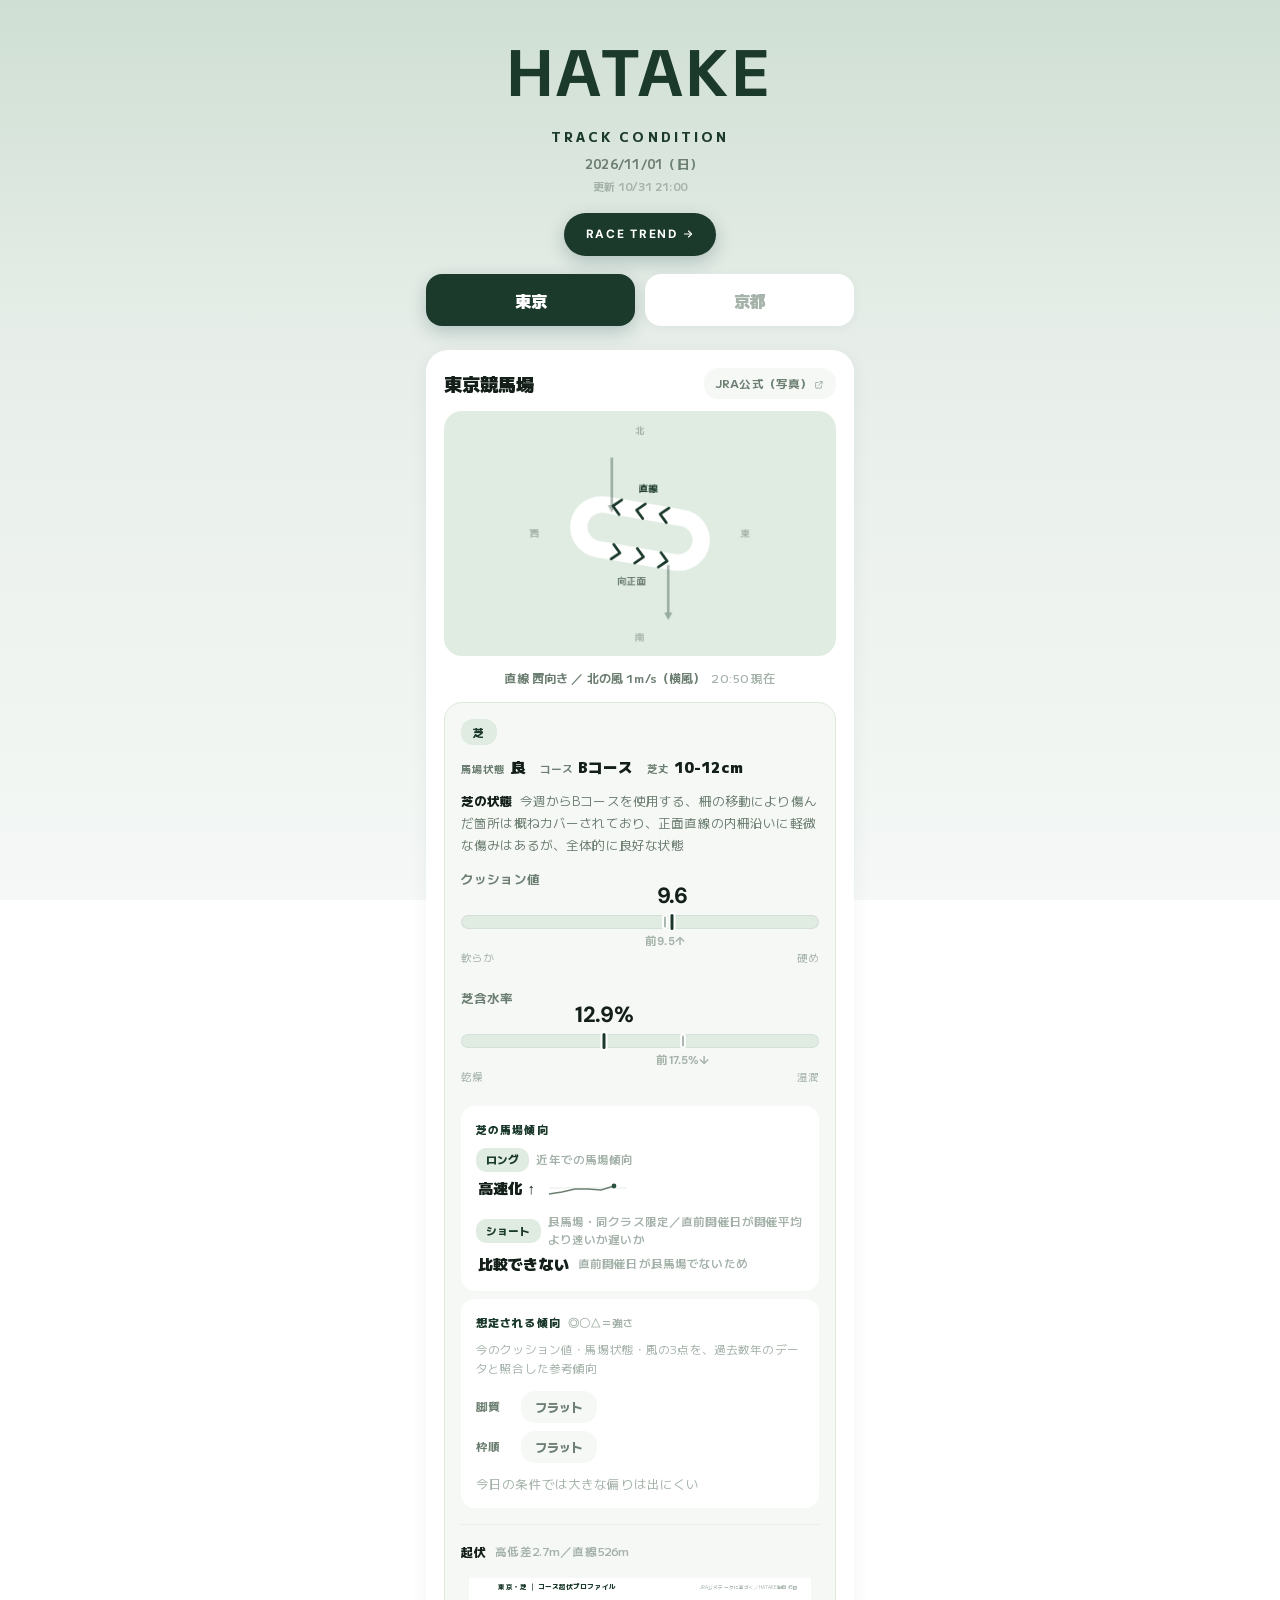
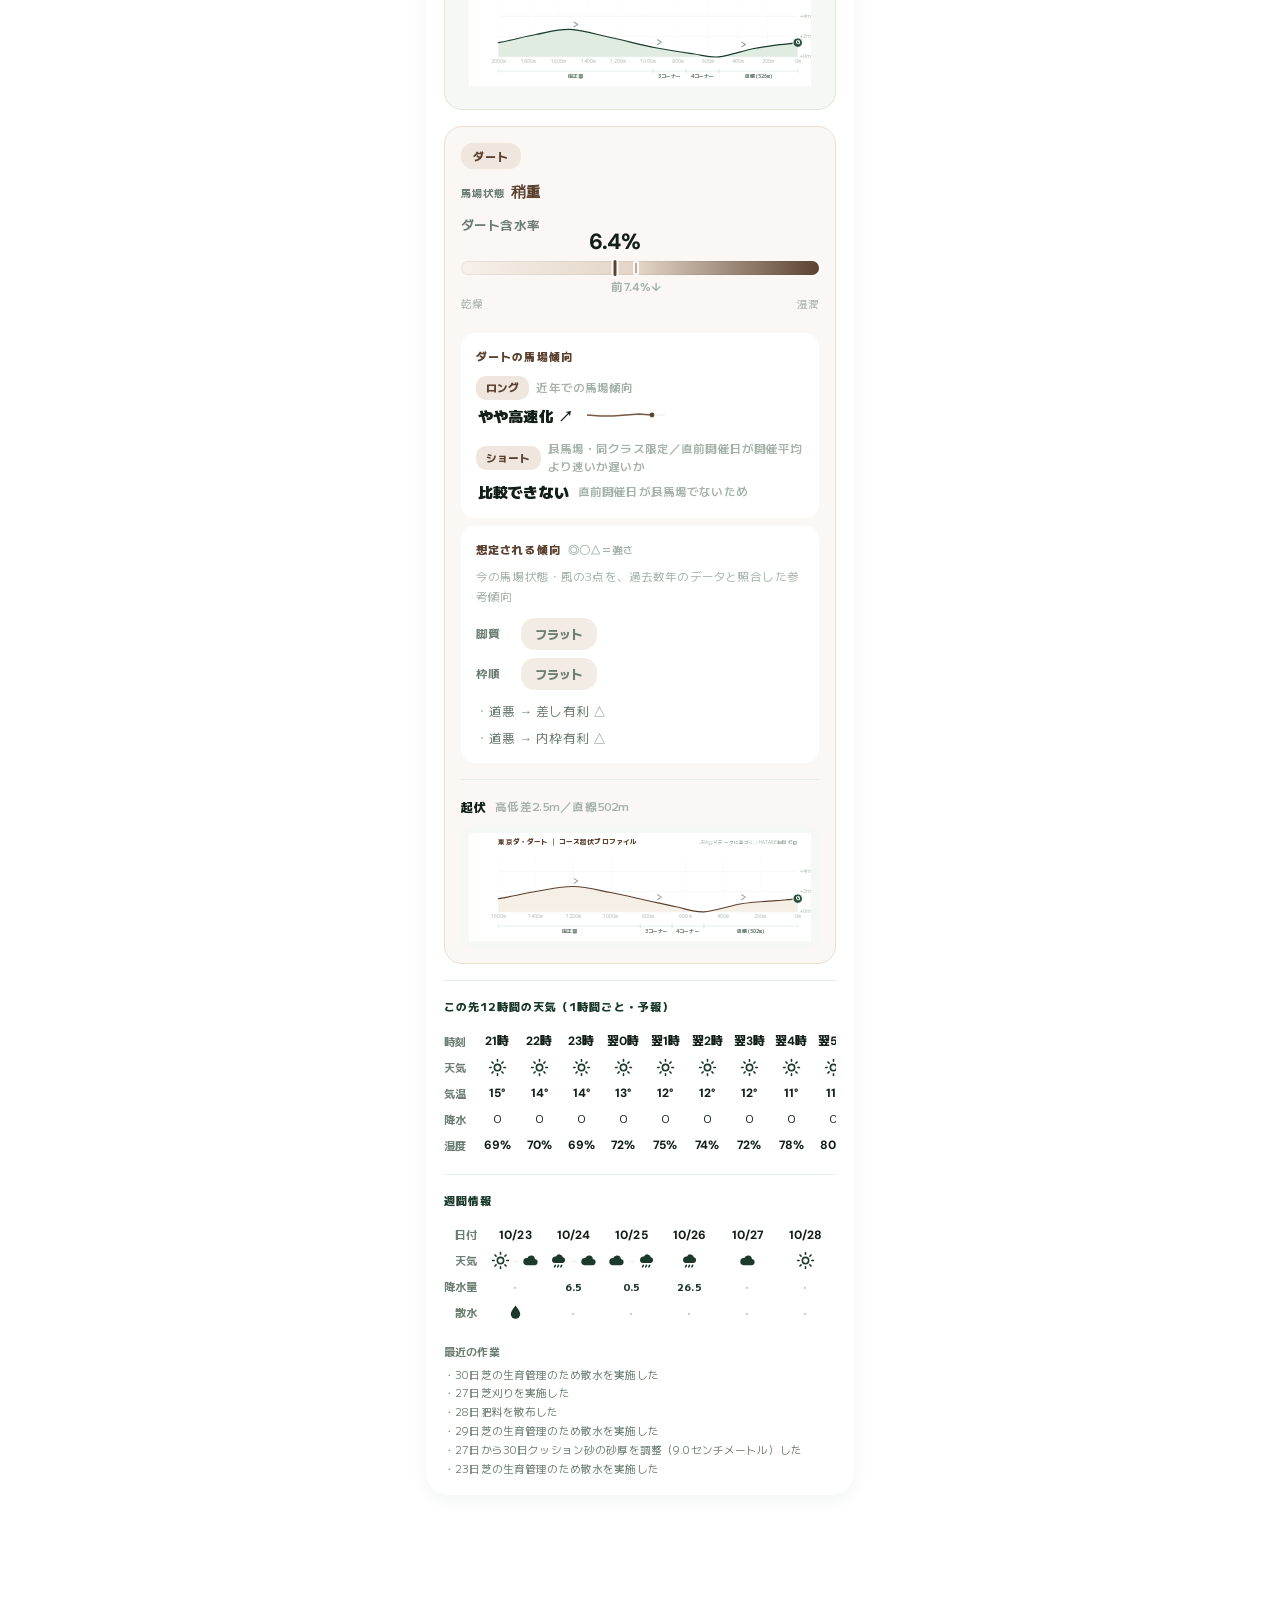
==== commit a16e6abb: "cond 10/31 21:00" ====
--- a/condition.html
+++ b/condition.html
@@ -319,30 +319,30 @@
 </style><link rel="stylesheet" href="https://fonts.googleapis.com/css2?family=M+PLUS+2:wght@400;500;700;800;900&family=DM+Sans:wght@500;700;800&display=swap"></head>
 <body><div class="wrap">
 <div class="top"><svg class="brand" viewBox="0 0 300 62" preserveAspectRatio="xMidYMid meet"><text x="150" y="48" text-anchor="middle">HATAKE</text></svg>
-<h1>TRACK CONDITION<span class="dt">2026/10/31（土）</span><span class="upd">更新 10/31 18:00</span></h1></div>
+<h1>TRACK CONDITION<span class="dt">2026/11/01（日）</span><span class="upd">更新 10/31 21:00</span></h1></div>
 <div class="pagenav"><a class="navbtn" href="./race.html">RACE TREND <svg class="ic ic-arr" viewBox="0 0 24 24" width="1em" height="1em" fill="none" stroke="currentColor" stroke-width="2.2" stroke-linecap="round" stroke-linejoin="round" aria-hidden="true"><path d="M5 12h14"/><path d="M13 6l6 6-6 6"/></svg></a></div>
 <div class="vennav"><button class="vbtn active" data-t="v0">東京</button><button class="vbtn" data-t="v1">京都</button></div><div class="card vpane on" data-v="v0" id="v0">
 <div class="ch"><span class="nm">東京競馬場</span><a class="lk" href="https://www.jra.go.jp/keiba/baba/index.html" target="_blank" rel="noopener">JRA公式（写真）<svg class="ic ic-ext" viewBox="0 0 24 24" width="1em" height="1em" fill="none" stroke="currentColor" stroke-width="2" stroke-linecap="round" stroke-linejoin="round" aria-hidden="true"><path d="M14 4h6v6"/><path d="M20 4l-9 9"/><path d="M18 14v5a1 1 0 0 1-1 1H5a1 1 0 0 1-1-1V7a1 1 0 0 1 1-1h5"/></svg></a></div>
 <div class="body">
-<div class="visual"><canvas class="trk" data-br="280" data-turn="1" data-sp="1.2" data-di="0"></canvas><div class="wl">直線 西向き ／ 北の風 1m/s（横風）<span class="tm">17:50 現在</span></div></div>
+<div class="visual"><canvas class="trk" data-br="280" data-turn="1" data-sp="1.0" data-di="0"></canvas><div class="wl">直線 西向き ／ 北の風 1m/s（横風）<span class="tm">20:50 現在</span></div></div>
 <div class="right">
   <div class="grp turf"><div class="gtag">芝</div><div class="bstate"><span class="bs-k">馬場状態</span><span class="bs-v ">良</span><span class="bs-k">コース</span><span class="bs-v">Bコース</span><span class="bs-k">芝丈</span><span class="bs-v">10-12cm</span></div><div class="tsin"><span class="tsl">芝の状態</span>今週からBコースを使用する、柵の移動により傷んだ箇所は概ねカバーされており、正面直線の内柵沿いに軽微な傷みはあるが、全体的に良好な状態</div><div class="gau"><div class="glab">クッション値</div><div class="gbar" style="background:linear-gradient(90deg,#f6f8f6,#cde0d2,#1b3a2b)"><span class="gval" style="left:59%">9.6</span><span class="gm" style="left:59%"></span><span class="gm gp" style="left:57%"></span><span class="gpval" style="left:57%">前9.5↑</span></div><div class="ge"><span>軟らか</span><span>硬め</span></div></div><div class="gau"><div class="glab">芝含水率</div><div class="gbar" style="background:linear-gradient(90deg,#f6f8f6,#cde0d2,#1b3a2b)"><span class="gval" style="left:40%">12.9%</span><span class="gm" style="left:40%"></span><span class="gm gp" style="left:62%"></span><span class="gpval" style="left:62%">前17.5%↓</span></div><div class="ge"><span>乾燥</span><span>湿潤</span></div></div><div class="babatrend"><div class="bt-h">芝の馬場傾向</div><div class="bt-item"><div class="bt-top"><span class="bt-k">ロング</span><span class="bt-d">近年での馬場傾向</span></div><div class="bt-bot"><span class="bt-tag" style="color:#2c5340">高速化 ↑</span><svg class="spk" viewBox="0 0 84 22"><line x1="3" y1="11" x2="81" y2="11" stroke="#e7eee9"/><polyline points="3,17 16,15 29,12 42,12 55,13 68,9" fill="none" stroke="#6d7f72" stroke-width="1.5"/><circle cx="68" cy="9" r="2.4" fill="#2c5340"/></svg></div></div><div class="bt-item"><div class="bt-top"><span class="bt-k">ショート</span><span class="bt-d">良馬場・同クラス限定／直前開催日が開催平均より速いか遅いか</span></div><div class="bt-bot"><span class="bt-tag" style="color:#a5b3aa">比較できない</span><span class="bt-d">直前開催日が良馬場でないため</span></div></div></div><div class="tend"><div class="tend-h">想定される傾向<span class="tlg">◎〇△＝強さ</span></div><div class="tnote">今のクッション値・馬場状態・風の3点を、過去数年のデータと照合した参考傾向</div><div class="tpills"><span class="tk">脚質</span><span class="tpill n">フラット</span><span class="tk">枠順</span><span class="tpill n">フラット</span></div><div class="tnone">今日の条件では大きな偏りは出にくい</div></div><div class="course"><div class="c-h">起伏 <span class="c-sub">高低差2.7m／直線526m</span></div><div class="c-svg"><svg viewBox="0 0 720 228" xmlns="http://www.w3.org/2000/svg" font-family="'Hiragino Kaku Gothic ProN','Yu Gothic',Meiryo,sans-serif" style="max-width:100%;height:auto"><rect x="0" y="0" width="720" height="228" fill="#ffffff"/><text x="62" y="24" font-size="14" font-weight="800" fill="#1b3a2b">東京・芝 ｜ コース起伏プロファイル</text><text x="692" y="24" font-size="9.5" fill="#a5b3aa" text-anchor="end">JRA公式データに基づく／HATAKE独自作図</text><line x1="62" y1="166.0" x2="692" y2="166.0" stroke="#e7eee9"/><text x="697" y="169.0" font-size="10" fill="#a5b3aa">+0m</text><line x1="62" y1="123.2" x2="692" y2="123.2" stroke="#e7eee9"/><text x="697" y="126.2" font-size="10" fill="#a5b3aa">+2m</text><line x1="62" y1="80.5" x2="692" y2="80.5" stroke="#e7eee9"/><text x="697" y="83.5" font-size="10" fill="#a5b3aa">+4m</text><line x1="692.0" y1="42" x2="692.0" y2="166" stroke="#f6f8f6"/><text x="692.0" y="180" font-size="9.5" fill="#a5b3aa" text-anchor="middle">0m</text><line x1="629.0" y1="42" x2="629.0" y2="166" stroke="#f6f8f6"/><text x="629.0" y="180" font-size="9.5" fill="#a5b3aa" text-anchor="middle">200m</text><line x1="566.0" y1="42" x2="566.0" y2="166" stroke="#f6f8f6"/><text x="566.0" y="180" font-size="9.5" fill="#a5b3aa" text-anchor="middle">400m</text><line x1="503.0" y1="42" x2="503.0" y2="166" stroke="#f6f8f6"/><text x="503.0" y="180" font-size="9.5" fill="#a5b3aa" text-anchor="middle">600m</text><line x1="440.0" y1="42" x2="440.0" y2="166" stroke="#f6f8f6"/><text x="440.0" y="180" font-size="9.5" fill="#a5b3aa" text-anchor="middle">800m</text><line x1="377.0" y1="42" x2="377.0" y2="166" stroke="#f6f8f6"/><text x="377.0" y="180" font-size="9.5" fill="#a5b3aa" text-anchor="middle">1000m</text><line x1="314.0" y1="42" x2="314.0" y2="166" stroke="#f6f8f6"/><text x="314.0" y="180" font-size="9.5" fill="#a5b3aa" text-anchor="middle">1200m</text><line x1="251.0" y1="42" x2="251.0" y2="166" stroke="#f6f8f6"/><text x="251.0" y="180" font-size="9.5" fill="#a5b3aa" text-anchor="middle">1400m</text><line x1="188.0" y1="42" x2="188.0" y2="166" stroke="#f6f8f6"/><text x="188.0" y="180" font-size="9.5" fill="#a5b3aa" text-anchor="middle">1600m</text><line x1="125.0" y1="42" x2="125.0" y2="166" stroke="#f6f8f6"/><text x="125.0" y="180" font-size="9.5" fill="#a5b3aa" text-anchor="middle">1800m</text><line x1="62.0" y1="42" x2="62.0" y2="166" stroke="#f6f8f6"/><text x="62.0" y="180" font-size="9.5" fill="#a5b3aa" text-anchor="middle">2000m</text><path d="M 62.0,136.1 C 88.2,131.4 115.5,123.6 140.8,119.0 C 165.9,114.3 186.9,107.2 213.2,108.3 C 239.4,109.3 268.3,119.0 298.2,125.4 C 328.2,131.8 363.9,141.1 392.8,146.8 C 421.6,152.5 449.2,156.4 471.5,159.6 C 493.8,162.8 505.3,167.8 526.3,166.0 C 547.3,164.2 576.2,153.2 597.5,148.9 C 618.8,144.6 638.4,142.5 654.2,140.3 C 669.9,138.2 679.4,138.6 692.0,136.1 L 692.0,166.0 L 62.0,166.0 Z" fill="#e0ece2" stroke="none"/><path d="M 62.0,136.1 C 88.2,131.4 115.5,123.6 140.8,119.0 C 165.9,114.3 186.9,107.2 213.2,108.3 C 239.4,109.3 268.3,119.0 298.2,125.4 C 328.2,131.8 363.9,141.1 392.8,146.8 C 421.6,152.5 449.2,156.4 471.5,159.6 C 493.8,162.8 505.3,167.8 526.3,166.0 C 547.3,164.2 576.2,153.2 597.5,148.9 C 618.8,144.6 638.4,142.5 654.2,140.3 C 669.9,138.2 679.4,138.6 692.0,136.1" fill="none" stroke="#1b3a2b" stroke-width="2.4" stroke-linejoin="round" stroke-linecap="round"/><polyline points="221,93 229,98 221,103" fill="none" stroke="#1b3a2b" stroke-width="2.2" stroke-linecap="round" stroke-linejoin="round" opacity="0.5"/><polyline points="397,130 405,135 397,140" fill="none" stroke="#1b3a2b" stroke-width="2.2" stroke-linecap="round" stroke-linejoin="round" opacity="0.5"/><polyline points="574,135 582,140 574,145" fill="none" stroke="#1b3a2b" stroke-width="2.2" stroke-linecap="round" stroke-linejoin="round" opacity="0.5"/><circle cx="692.0" cy="136.1" r="10" fill="#2c5340" stroke="#fff" stroke-width="2"/><text x="692.0" y="139.7" font-size="11.5" font-weight="800" fill="#fff" text-anchor="middle">G</text><line x1="62.0" y1="196" x2="387.0" y2="196" stroke="#cde0d2"/><line x1="62.0" y1="192" x2="62.0" y2="200" stroke="#cde0d2"/><line x1="387.0" y1="192" x2="387.0" y2="200" stroke="#cde0d2"/><text x="224.5" y="211" font-size="10.5" fill="#6d7f72" text-anchor="middle" font-weight="700">向正面</text><line x1="387.0" y1="196" x2="456.7" y2="196" stroke="#cde0d2"/><line x1="387.0" y1="192" x2="387.0" y2="200" stroke="#cde0d2"/><line x1="456.7" y1="192" x2="456.7" y2="200" stroke="#cde0d2"/><text x="421.9" y="211" font-size="10.5" fill="#6d7f72" text-anchor="middle" font-weight="700">3コーナー</text><line x1="456.7" y1="196" x2="526.3" y2="196" stroke="#cde0d2"/><line x1="456.7" y1="192" x2="456.7" y2="200" stroke="#cde0d2"/><line x1="526.3" y1="192" x2="526.3" y2="200" stroke="#cde0d2"/><text x="491.5" y="211" font-size="10.5" fill="#6d7f72" text-anchor="middle" font-weight="700">4コーナー</text><line x1="526.3" y1="196" x2="692.0" y2="196" stroke="#cde0d2"/><line x1="526.3" y1="192" x2="526.3" y2="200" stroke="#cde0d2"/><line x1="692.0" y1="192" x2="692.0" y2="200" stroke="#cde0d2"/><text x="609.2" y="211" font-size="10.5" fill="#6d7f72" text-anchor="middle" font-weight="700">直線 (526m)</text></svg></div></div></div>
-  <div class="grp dirt"><div class="gtag">ダート</div><div class="bstate"><span class="bs-k">馬場状態</span><span class="bs-v bad">稍重</span><s class="pmini">前 良</s></div><div class="gau"><div class="glab">ダート含水率</div><div class="gbar" style="background:linear-gradient(90deg,#f6f1ea,#e2d4c5,#5c4230)"><span class="gval" style="left:43%">6.4%</span><span class="gm" style="left:43%"></span><span class="gm gp" style="left:49%"></span><span class="gpval" style="left:49%">前7.4%↓</span></div><div class="ge"><span>乾燥</span><span>湿潤</span></div></div><div class="babatrend"><div class="bt-h">ダートの馬場傾向</div><div class="bt-item"><div class="bt-top"><span class="bt-k">ロング</span><span class="bt-d">近年での馬場傾向</span></div><div class="bt-bot"><span class="bt-tag" style="color:#d0821f">やや高速化 ↗</span><svg class="spk" viewBox="0 0 84 22"><line x1="3" y1="11" x2="81" y2="11" stroke="#e7eee9"/><polyline points="3,11 16,12 29,12 42,11 55,10 68,11" fill="none" stroke="#6d7f72" stroke-width="1.5"/><circle cx="68" cy="11" r="2.4" fill="#6b8390"/></svg></div></div><div class="bt-item"><div class="bt-top"><span class="bt-k">ショート</span><span class="bt-d">良馬場・同クラス限定／直前開催日が開催平均より速いか遅いか</span></div><div class="bt-bot"><span class="bt-tag" style="color:#a5b3aa">比較できない</span><span class="bt-d">直前開催日が良馬場でないため</span></div></div></div><div class="tend"><div class="tend-h">想定される傾向<span class="tlg">◎〇△＝強さ</span></div><div class="tnote">今の馬場状態・風の3点を、過去数年のデータと照合した参考傾向</div><div class="tpills"><span class="tk">脚質</span><span class="tpill n">フラット</span><span class="tk">枠順</span><span class="tpill n">フラット</span></div><div class="tfxs"><span class="tfx">道悪 → 差し有利 △</span><span class="tfx">道悪 → 内枠有利 △</span></div></div><div class="course"><div class="c-h">起伏 <span class="c-sub">高低差2.5m／直線502m</span></div><div class="c-svg"><svg viewBox="0 0 720 228" xmlns="http://www.w3.org/2000/svg" font-family="'Hiragino Kaku Gothic ProN','Yu Gothic',Meiryo,sans-serif" style="max-width:100%;height:auto"><rect x="0" y="0" width="720" height="228" fill="#ffffff"/><text x="62" y="24" font-size="14" font-weight="800" fill="#5c4230">東京ダ・ダート ｜ コース起伏プロファイル</text><text x="692" y="24" font-size="9.5" fill="#a5b3aa" text-anchor="end">JRA公式データに基づく／HATAKE独自作図</text><line x1="62" y1="166.0" x2="692" y2="166.0" stroke="#e7eee9"/><text x="697" y="169.0" font-size="10" fill="#a5b3aa">+0m</text><line x1="62" y1="123.2" x2="692" y2="123.2" stroke="#e7eee9"/><text x="697" y="126.2" font-size="10" fill="#a5b3aa">+2m</text><line x1="62" y1="80.5" x2="692" y2="80.5" stroke="#e7eee9"/><text x="697" y="83.5" font-size="10" fill="#a5b3aa">+4m</text><line x1="692.0" y1="42" x2="692.0" y2="166" stroke="#f6f8f6"/><text x="692.0" y="180" font-size="9.5" fill="#a5b3aa" text-anchor="middle">0m</text><line x1="613.2" y1="42" x2="613.2" y2="166" stroke="#f6f8f6"/><text x="613.2" y="180" font-size="9.5" fill="#a5b3aa" text-anchor="middle">200m</text><line x1="534.5" y1="42" x2="534.5" y2="166" stroke="#f6f8f6"/><text x="534.5" y="180" font-size="9.5" fill="#a5b3aa" text-anchor="middle">400m</text><line x1="455.8" y1="42" x2="455.8" y2="166" stroke="#f6f8f6"/><text x="455.8" y="180" font-size="9.5" fill="#a5b3aa" text-anchor="middle">600m</text><line x1="377.0" y1="42" x2="377.0" y2="166" stroke="#f6f8f6"/><text x="377.0" y="180" font-size="9.5" fill="#a5b3aa" text-anchor="middle">800m</text><line x1="298.2" y1="42" x2="298.2" y2="166" stroke="#f6f8f6"/><text x="298.2" y="180" font-size="9.5" fill="#a5b3aa" text-anchor="middle">1000m</text><line x1="219.5" y1="42" x2="219.5" y2="166" stroke="#f6f8f6"/><text x="219.5" y="180" font-size="9.5" fill="#a5b3aa" text-anchor="middle">1200m</text><line x1="140.8" y1="42" x2="140.8" y2="166" stroke="#f6f8f6"/><text x="140.8" y="180" font-size="9.5" fill="#a5b3aa" text-anchor="middle">1400m</text><line x1="62.0" y1="42" x2="62.0" y2="166" stroke="#f6f8f6"/><text x="62.0" y="180" font-size="9.5" fill="#a5b3aa" text-anchor="middle">1600m</text><path d="M 62.0,138.2 C 88.2,134.1 114.5,127.5 140.8,123.2 C 167.0,119.0 193.2,112.2 219.5,112.6 C 245.8,112.9 272.0,120.4 298.2,125.4 C 324.5,130.4 354.0,137.5 377.0,142.5 C 400.0,147.5 416.5,151.4 436.1,155.3 C 455.6,159.2 471.5,167.1 494.5,166.0 C 517.5,164.9 548.8,152.8 573.9,148.9 C 598.9,145.0 625.1,144.3 644.8,142.5 C 664.4,140.7 676.2,140.5 692.0,138.2 L 692.0,166.0 L 62.0,166.0 Z" fill="#f6efe6" stroke="none"/><path d="M 62.0,138.2 C 88.2,134.1 114.5,127.5 140.8,123.2 C 167.0,119.0 193.2,112.2 219.5,112.6 C 245.8,112.9 272.0,120.4 298.2,125.4 C 324.5,130.4 354.0,137.5 377.0,142.5 C 400.0,147.5 416.5,151.4 436.1,155.3 C 455.6,159.2 471.5,167.1 494.5,166.0 C 517.5,164.9 548.8,152.8 573.9,148.9 C 598.9,145.0 625.1,144.3 644.8,142.5 C 664.4,140.7 676.2,140.5 692.0,138.2" fill="none" stroke="#5c4230" stroke-width="2.4" stroke-linejoin="round" stroke-linecap="round"/><polyline points="221,96 229,101 221,106" fill="none" stroke="#5c4230" stroke-width="2.2" stroke-linecap="round" stroke-linejoin="round" opacity="0.5"/><polyline points="397,130 405,135 397,140" fill="none" stroke="#5c4230" stroke-width="2.2" stroke-linecap="round" stroke-linejoin="round" opacity="0.5"/><polyline points="574,130 582,135 574,140" fill="none" stroke="#5c4230" stroke-width="2.2" stroke-linecap="round" stroke-linejoin="round" opacity="0.5"/><circle cx="692.0" cy="138.2" r="10" fill="#2c5340" stroke="#fff" stroke-width="2"/><text x="692.0" y="141.8" font-size="11.5" font-weight="800" fill="#fff" text-anchor="middle">G</text><line x1="62.0" y1="196" x2="360.6" y2="196" stroke="#cde0d2"/><line x1="62.0" y1="192" x2="62.0" y2="200" stroke="#cde0d2"/><line x1="360.6" y1="192" x2="360.6" y2="200" stroke="#cde0d2"/><text x="211.3" y="211" font-size="10.5" fill="#6d7f72" text-anchor="middle" font-weight="700">向正面</text><line x1="360.6" y1="196" x2="427.6" y2="196" stroke="#cde0d2"/><line x1="360.6" y1="192" x2="360.6" y2="200" stroke="#cde0d2"/><line x1="427.6" y1="192" x2="427.6" y2="200" stroke="#cde0d2"/><text x="394.1" y="211" font-size="10.5" fill="#6d7f72" text-anchor="middle" font-weight="700">3コーナー</text><line x1="427.6" y1="196" x2="494.5" y2="196" stroke="#cde0d2"/><line x1="427.6" y1="192" x2="427.6" y2="200" stroke="#cde0d2"/><line x1="494.5" y1="192" x2="494.5" y2="200" stroke="#cde0d2"/><text x="461.0" y="211" font-size="10.5" fill="#6d7f72" text-anchor="middle" font-weight="700">4コーナー</text><line x1="494.5" y1="196" x2="692.0" y2="196" stroke="#cde0d2"/><line x1="494.5" y1="192" x2="494.5" y2="200" stroke="#cde0d2"/><line x1="692.0" y1="192" x2="692.0" y2="200" stroke="#cde0d2"/><text x="593.2" y="211" font-size="10.5" fill="#6d7f72" text-anchor="middle" font-weight="700">直線 (502m)</text></svg></div></div></div>
-</div>
-</div>
-<div class="today-wx"><div class="tw-h">この先12時間の天気（1時間ごと・予報）</div><div class="wsc"><div class="hgrid" style="grid-template-columns:auto repeat(12,minmax(38px,1fr))"><div class="hwlab">時刻</div><div class="hwc "><span class="hdt">18時</span></div><div class="hwc "><span class="hdt">19時</span></div><div class="hwc "><span class="hdt">20時</span></div><div class="hwc "><span class="hdt">21時</span></div><div class="hwc "><span class="hdt">22時</span></div><div class="hwc "><span class="hdt">23時</span></div><div class="hwc "><span class="hdt">翌0時</span></div><div class="hwc "><span class="hdt">翌1時</span></div><div class="hwc "><span class="hdt">翌2時</span></div><div class="hwc "><span class="hdt">翌3時</span></div><div class="hwc "><span class="hdt">翌4時</span></div><div class="hwc "><span class="hdt">翌5時</span></div><div class="hwlab">天気</div><div class="hwc "><svg class="wic" viewBox="0 0 24 24" fill="none" stroke="currentColor" stroke-width="2" stroke-linecap="round"><circle cx="12" cy="12" r="4"/><path d="M12 2v2M12 20v2M2 12h2M20 12h2M5 5l1.4 1.4M17.6 17.6L19 19M19 5l-1.4 1.4M6.4 17.6L5 19"/></svg></div><div class="hwc "><svg class="wic" viewBox="0 0 24 24" fill="none" stroke="currentColor" stroke-width="2" stroke-linecap="round"><circle cx="12" cy="12" r="4"/><path d="M12 2v2M12 20v2M2 12h2M20 12h2M5 5l1.4 1.4M17.6 17.6L19 19M19 5l-1.4 1.4M6.4 17.6L5 19"/></svg></div><div class="hwc "><svg class="wic" viewBox="0 0 24 24" fill="none" stroke="currentColor" stroke-width="2" stroke-linecap="round"><circle cx="12" cy="12" r="4"/><path d="M12 2v2M12 20v2M2 12h2M20 12h2M5 5l1.4 1.4M17.6 17.6L19 19M19 5l-1.4 1.4M6.4 17.6L5 19"/></svg></div><div class="hwc "><svg class="wic" viewBox="0 0 24 24" fill="none" stroke="currentColor" stroke-width="2" stroke-linecap="round"><circle cx="12" cy="12" r="4"/><path d="M12 2v2M12 20v2M2 12h2M20 12h2M5 5l1.4 1.4M17.6 17.6L19 19M19 5l-1.4 1.4M6.4 17.6L5 19"/></svg></div><div class="hwc "><svg class="wic" viewBox="0 0 24 24" fill="none" stroke="currentColor" stroke-width="2" stroke-linecap="round"><circle cx="12" cy="12" r="4"/><path d="M12 2v2M12 20v2M2 12h2M20 12h2M5 5l1.4 1.4M17.6 17.6L19 19M19 5l-1.4 1.4M6.4 17.6L5 19"/></svg></div><div class="hwc "><svg class="wic" viewBox="0 0 24 24" fill="none" stroke="currentColor" stroke-width="2" stroke-linecap="round"><circle cx="12" cy="12" r="4"/><path d="M12 2v2M12 20v2M2 12h2M20 12h2M5 5l1.4 1.4M17.6 17.6L19 19M19 5l-1.4 1.4M6.4 17.6L5 19"/></svg></div><div class="hwc "><svg class="wic" viewBox="0 0 24 24" fill="none" stroke="currentColor" stroke-width="2" stroke-linecap="round"><circle cx="12" cy="12" r="4"/><path d="M12 2v2M12 20v2M2 12h2M20 12h2M5 5l1.4 1.4M17.6 17.6L19 19M19 5l-1.4 1.4M6.4 17.6L5 19"/></svg></div><div class="hwc "><svg class="wic" viewBox="0 0 24 24" fill="none" stroke="currentColor" stroke-width="2" stroke-linecap="round"><circle cx="12" cy="12" r="4"/><path d="M12 2v2M12 20v2M2 12h2M20 12h2M5 5l1.4 1.4M17.6 17.6L19 19M19 5l-1.4 1.4M6.4 17.6L5 19"/></svg></div><div class="hwc "><svg class="wic" viewBox="0 0 24 24" fill="none" stroke="currentColor" stroke-width="2" stroke-linecap="round"><circle cx="12" cy="12" r="4"/><path d="M12 2v2M12 20v2M2 12h2M20 12h2M5 5l1.4 1.4M17.6 17.6L19 19M19 5l-1.4 1.4M6.4 17.6L5 19"/></svg></div><div class="hwc "><svg class="wic" viewBox="0 0 24 24" fill="none" stroke="currentColor" stroke-width="2" stroke-linecap="round"><circle cx="12" cy="12" r="4"/><path d="M12 2v2M12 20v2M2 12h2M20 12h2M5 5l1.4 1.4M17.6 17.6L19 19M19 5l-1.4 1.4M6.4 17.6L5 19"/></svg></div><div class="hwc "><svg class="wic" viewBox="0 0 24 24" fill="none" stroke="currentColor" stroke-width="2" stroke-linecap="round"><circle cx="12" cy="12" r="4"/><path d="M12 2v2M12 20v2M2 12h2M20 12h2M5 5l1.4 1.4M17.6 17.6L19 19M19 5l-1.4 1.4M6.4 17.6L5 19"/></svg></div><div class="hwc "><svg class="wic" viewBox="0 0 24 24" fill="none" stroke="currentColor" stroke-width="2" stroke-linecap="round"><circle cx="12" cy="12" r="4"/><path d="M12 2v2M12 20v2M2 12h2M20 12h2M5 5l1.4 1.4M17.6 17.6L19 19M19 5l-1.4 1.4M6.4 17.6L5 19"/></svg></div><div class="hwlab">気温</div><div class="hwc num">20°</div><div class="hwc num">18°</div><div class="hwc num">16°</div><div class="hwc num">15°</div><div class="hwc num">14°</div><div class="hwc num">14°</div><div class="hwc num">13°</div><div class="hwc num">13°</div><div class="hwc num">12°</div><div class="hwc num">12°</div><div class="hwc num">11°</div><div class="hwc num">11°</div><div class="hwlab">降水</div><div class="hwc ">0</div><div class="hwc ">0</div><div class="hwc ">0</div><div class="hwc ">0</div><div class="hwc ">0</div><div class="hwc ">0</div><div class="hwc ">0</div><div class="hwc ">0</div><div class="hwc ">0</div><div class="hwc ">0</div><div class="hwc ">0</div><div class="hwc ">0</div><div class="hwlab">湿度</div><div class="hwc num">56%</div><div class="hwc num">65%</div><div class="hwc num">63%</div><div class="hwc num">64%</div><div class="hwc num">68%</div><div class="hwc num">65%</div><div class="hwc num">65%</div><div class="hwc num">74%</div><div class="hwc num">74%</div><div class="hwc num">72%</div><div class="hwc num">77%</div><div class="hwc num">80%</div></div></div></div>
-<div class="wsec"><div class="wst">週間情報</div><div class="wsc"><div class="week" style="grid-template-columns:auto repeat(10,minmax(54px,1fr))"><div class="wlab">日付</div><div class="wc"><span class="wdt">9/22</span></div><div class="wc"><span class="wdt">9/23</span></div><div class="wc"><span class="wdt">9/24</span></div><div class="wc"><span class="wdt">9/25</span></div><div class="wc"><span class="wdt">9/26</span></div><div class="wc"><span class="wdt">9/27</span></div><div class="wc"><span class="wdt">9/28</span></div><div class="wc"><span class="wdt">9/29</span></div><div class="wc"><span class="wdt">9/30</span></div><div class="wc today te"><span class="wdt">10/1</span></div><div class="wlab">天気</div><div class="wc"><svg class="wic" viewBox="0 0 24 24" fill="none" stroke="currentColor" stroke-width="2" stroke-linecap="round"><circle cx="12" cy="12" r="4"/><path d="M12 2v2M12 20v2M2 12h2M20 12h2M5 5l1.4 1.4M17.6 17.6L19 19M19 5l-1.4 1.4M6.4 17.6L5 19"/></svg><span class="warr">→</span><svg class="wic" viewBox="0 0 24 24" fill="currentColor"><path d="M7 18h10a4 4 0 0 0 .6-7.95 5 5 0 0 0-9.6-1.2A3.5 3.5 0 0 0 7 18z"/></svg></div><div class="wc"><svg class="wic" viewBox="0 0 24 24"><path fill="currentColor" d="M7 15h10a3.5 3.5 0 0 0 .5-6.95 4.5 4.5 0 0 0-8.6-1.05A3 3 0 0 0 7 15z"/><path stroke="currentColor" stroke-width="2" stroke-linecap="round" d="M8 18l-1 2M12 18l-1 2M16 18l-1 2"/></svg><span class="warr">→</span><svg class="wic" viewBox="0 0 24 24" fill="currentColor"><path d="M7 18h10a4 4 0 0 0 .6-7.95 5 5 0 0 0-9.6-1.2A3.5 3.5 0 0 0 7 18z"/></svg></div><div class="wc"><svg class="wic" viewBox="0 0 24 24" fill="currentColor"><path d="M7 18h10a4 4 0 0 0 .6-7.95 5 5 0 0 0-9.6-1.2A3.5 3.5 0 0 0 7 18z"/></svg><span class="warr">→</span><svg class="wic" viewBox="0 0 24 24"><path fill="currentColor" d="M7 15h10a3.5 3.5 0 0 0 .5-6.95 4.5 4.5 0 0 0-8.6-1.05A3 3 0 0 0 7 15z"/><path stroke="currentColor" stroke-width="2" stroke-linecap="round" d="M8 18l-1 2M12 18l-1 2M16 18l-1 2"/></svg></div><div class="wc"><svg class="wic" viewBox="0 0 24 24"><path fill="currentColor" d="M7 15h10a3.5 3.5 0 0 0 .5-6.95 4.5 4.5 0 0 0-8.6-1.05A3 3 0 0 0 7 15z"/><path stroke="currentColor" stroke-width="2" stroke-linecap="round" d="M8 18l-1 2M12 18l-1 2M16 18l-1 2"/></svg></div><div class="wc"><svg class="wic" viewBox="0 0 24 24" fill="currentColor"><path d="M7 18h10a4 4 0 0 0 .6-7.95 5 5 0 0 0-9.6-1.2A3.5 3.5 0 0 0 7 18z"/></svg></div><div class="wc"><svg class="wic" viewBox="0 0 24 24" fill="none" stroke="currentColor" stroke-width="2" stroke-linecap="round"><circle cx="12" cy="12" r="4"/><path d="M12 2v2M12 20v2M2 12h2M20 12h2M5 5l1.4 1.4M17.6 17.6L19 19M19 5l-1.4 1.4M6.4 17.6L5 19"/></svg></div><div class="wc"><svg class="wic" viewBox="0 0 24 24" fill="currentColor"><path d="M7 18h10a4 4 0 0 0 .6-7.95 5 5 0 0 0-9.6-1.2A3.5 3.5 0 0 0 7 18z"/></svg><span class="warr">→</span><svg class="wic" viewBox="0 0 24 24"><path fill="currentColor" d="M7 15h10a3.5 3.5 0 0 0 .5-6.95 4.5 4.5 0 0 0-8.6-1.05A3 3 0 0 0 7 15z"/><path stroke="currentColor" stroke-width="2" stroke-linecap="round" d="M8 18l-1 2M12 18l-1 2M16 18l-1 2"/></svg></div><div class="wc"><svg class="wic" viewBox="0 0 24 24" fill="currentColor"><path d="M7 18h10a4 4 0 0 0 .6-7.95 5 5 0 0 0-9.6-1.2A3.5 3.5 0 0 0 7 18z"/></svg><span class="warr">→</span><svg class="wic" viewBox="0 0 24 24"><path fill="currentColor" d="M7 15h10a3.5 3.5 0 0 0 .5-6.95 4.5 4.5 0 0 0-8.6-1.05A3 3 0 0 0 7 15z"/><path stroke="currentColor" stroke-width="2" stroke-linecap="round" d="M8 18l-1 2M12 18l-1 2M16 18l-1 2"/></svg></div><div class="wc"><svg class="wic" viewBox="0 0 24 24" fill="none" stroke="currentColor" stroke-width="2" stroke-linecap="round"><circle cx="12" cy="12" r="4"/><path d="M12 2v2M12 20v2M2 12h2M20 12h2M5 5l1.4 1.4M17.6 17.6L19 19M19 5l-1.4 1.4M6.4 17.6L5 19"/></svg></div><div class="wc today "><span style="color:#a5b3aa">・</span></div><div class="wlab">降水量</div><div class="wc">・</div><div class="wc"><span class="wr">6.5</span></div><div class="wc"><span class="wr">0.5</span></div><div class="wc"><span class="wr">26.5</span></div><div class="wc">・</div><div class="wc">・</div><div class="wc">・</div><div class="wc">・</div><div class="wc">・</div><div class="wc today ">・</div><div class="wlab">散水</div><div class="wc"><svg class="wic" viewBox="0 0 24 24" fill="currentColor"><path d="M12 3s6 7 6 11a6 6 0 0 1-12 0c0-4 6-11 6-11z"/></svg></div><div class="wc">・</div><div class="wc">・</div><div class="wc">・</div><div class="wc">・</div><div class="wc">・</div><div class="wc"><svg class="wic" viewBox="0 0 24 24" fill="currentColor"><path d="M12 3s6 7 6 11a6 6 0 0 1-12 0c0-4 6-11 6-11z"/></svg></div><div class="wc"><svg class="wic" viewBox="0 0 24 24" fill="currentColor"><path d="M12 3s6 7 6 11a6 6 0 0 1-12 0c0-4 6-11 6-11z"/></svg></div><div class="wc">・</div><div class="wc today be">・</div></div></div><div class="mt">最近の作業</div><div class="mi">・30日芝の生育管理のため散水を実施した</div><div class="mi">・27日芝刈りを実施した</div><div class="mi">・28日肥料を散布した</div><div class="mi">・29日芝の生育管理のため散水を実施した</div><div class="mi">・27日から30日クッション砂の砂厚を調整（9.0センチメートル）した</div><div class="mi">・23日芝の生育管理のため散水を実施した</div></div>
+  <div class="grp dirt"><div class="gtag">ダート</div><div class="bstate"><span class="bs-k">馬場状態</span><span class="bs-v bad">稍重</span></div><div class="gau"><div class="glab">ダート含水率</div><div class="gbar" style="background:linear-gradient(90deg,#f6f1ea,#e2d4c5,#5c4230)"><span class="gval" style="left:43%">6.4%</span><span class="gm" style="left:43%"></span><span class="gm gp" style="left:49%"></span><span class="gpval" style="left:49%">前7.4%↓</span></div><div class="ge"><span>乾燥</span><span>湿潤</span></div></div><div class="babatrend"><div class="bt-h">ダートの馬場傾向</div><div class="bt-item"><div class="bt-top"><span class="bt-k">ロング</span><span class="bt-d">近年での馬場傾向</span></div><div class="bt-bot"><span class="bt-tag" style="color:#d0821f">やや高速化 ↗</span><svg class="spk" viewBox="0 0 84 22"><line x1="3" y1="11" x2="81" y2="11" stroke="#e7eee9"/><polyline points="3,11 16,12 29,12 42,11 55,10 68,11" fill="none" stroke="#6d7f72" stroke-width="1.5"/><circle cx="68" cy="11" r="2.4" fill="#6b8390"/></svg></div></div><div class="bt-item"><div class="bt-top"><span class="bt-k">ショート</span><span class="bt-d">良馬場・同クラス限定／直前開催日が開催平均より速いか遅いか</span></div><div class="bt-bot"><span class="bt-tag" style="color:#a5b3aa">比較できない</span><span class="bt-d">直前開催日が良馬場でないため</span></div></div></div><div class="tend"><div class="tend-h">想定される傾向<span class="tlg">◎〇△＝強さ</span></div><div class="tnote">今の馬場状態・風の3点を、過去数年のデータと照合した参考傾向</div><div class="tpills"><span class="tk">脚質</span><span class="tpill n">フラット</span><span class="tk">枠順</span><span class="tpill n">フラット</span></div><div class="tfxs"><span class="tfx">道悪 → 差し有利 △</span><span class="tfx">道悪 → 内枠有利 △</span></div></div><div class="course"><div class="c-h">起伏 <span class="c-sub">高低差2.5m／直線502m</span></div><div class="c-svg"><svg viewBox="0 0 720 228" xmlns="http://www.w3.org/2000/svg" font-family="'Hiragino Kaku Gothic ProN','Yu Gothic',Meiryo,sans-serif" style="max-width:100%;height:auto"><rect x="0" y="0" width="720" height="228" fill="#ffffff"/><text x="62" y="24" font-size="14" font-weight="800" fill="#5c4230">東京ダ・ダート ｜ コース起伏プロファイル</text><text x="692" y="24" font-size="9.5" fill="#a5b3aa" text-anchor="end">JRA公式データに基づく／HATAKE独自作図</text><line x1="62" y1="166.0" x2="692" y2="166.0" stroke="#e7eee9"/><text x="697" y="169.0" font-size="10" fill="#a5b3aa">+0m</text><line x1="62" y1="123.2" x2="692" y2="123.2" stroke="#e7eee9"/><text x="697" y="126.2" font-size="10" fill="#a5b3aa">+2m</text><line x1="62" y1="80.5" x2="692" y2="80.5" stroke="#e7eee9"/><text x="697" y="83.5" font-size="10" fill="#a5b3aa">+4m</text><line x1="692.0" y1="42" x2="692.0" y2="166" stroke="#f6f8f6"/><text x="692.0" y="180" font-size="9.5" fill="#a5b3aa" text-anchor="middle">0m</text><line x1="613.2" y1="42" x2="613.2" y2="166" stroke="#f6f8f6"/><text x="613.2" y="180" font-size="9.5" fill="#a5b3aa" text-anchor="middle">200m</text><line x1="534.5" y1="42" x2="534.5" y2="166" stroke="#f6f8f6"/><text x="534.5" y="180" font-size="9.5" fill="#a5b3aa" text-anchor="middle">400m</text><line x1="455.8" y1="42" x2="455.8" y2="166" stroke="#f6f8f6"/><text x="455.8" y="180" font-size="9.5" fill="#a5b3aa" text-anchor="middle">600m</text><line x1="377.0" y1="42" x2="377.0" y2="166" stroke="#f6f8f6"/><text x="377.0" y="180" font-size="9.5" fill="#a5b3aa" text-anchor="middle">800m</text><line x1="298.2" y1="42" x2="298.2" y2="166" stroke="#f6f8f6"/><text x="298.2" y="180" font-size="9.5" fill="#a5b3aa" text-anchor="middle">1000m</text><line x1="219.5" y1="42" x2="219.5" y2="166" stroke="#f6f8f6"/><text x="219.5" y="180" font-size="9.5" fill="#a5b3aa" text-anchor="middle">1200m</text><line x1="140.8" y1="42" x2="140.8" y2="166" stroke="#f6f8f6"/><text x="140.8" y="180" font-size="9.5" fill="#a5b3aa" text-anchor="middle">1400m</text><line x1="62.0" y1="42" x2="62.0" y2="166" stroke="#f6f8f6"/><text x="62.0" y="180" font-size="9.5" fill="#a5b3aa" text-anchor="middle">1600m</text><path d="M 62.0,138.2 C 88.2,134.1 114.5,127.5 140.8,123.2 C 167.0,119.0 193.2,112.2 219.5,112.6 C 245.8,112.9 272.0,120.4 298.2,125.4 C 324.5,130.4 354.0,137.5 377.0,142.5 C 400.0,147.5 416.5,151.4 436.1,155.3 C 455.6,159.2 471.5,167.1 494.5,166.0 C 517.5,164.9 548.8,152.8 573.9,148.9 C 598.9,145.0 625.1,144.3 644.8,142.5 C 664.4,140.7 676.2,140.5 692.0,138.2 L 692.0,166.0 L 62.0,166.0 Z" fill="#f6efe6" stroke="none"/><path d="M 62.0,138.2 C 88.2,134.1 114.5,127.5 140.8,123.2 C 167.0,119.0 193.2,112.2 219.5,112.6 C 245.8,112.9 272.0,120.4 298.2,125.4 C 324.5,130.4 354.0,137.5 377.0,142.5 C 400.0,147.5 416.5,151.4 436.1,155.3 C 455.6,159.2 471.5,167.1 494.5,166.0 C 517.5,164.9 548.8,152.8 573.9,148.9 C 598.9,145.0 625.1,144.3 644.8,142.5 C 664.4,140.7 676.2,140.5 692.0,138.2" fill="none" stroke="#5c4230" stroke-width="2.4" stroke-linejoin="round" stroke-linecap="round"/><polyline points="221,96 229,101 221,106" fill="none" stroke="#5c4230" stroke-width="2.2" stroke-linecap="round" stroke-linejoin="round" opacity="0.5"/><polyline points="397,130 405,135 397,140" fill="none" stroke="#5c4230" stroke-width="2.2" stroke-linecap="round" stroke-linejoin="round" opacity="0.5"/><polyline points="574,130 582,135 574,140" fill="none" stroke="#5c4230" stroke-width="2.2" stroke-linecap="round" stroke-linejoin="round" opacity="0.5"/><circle cx="692.0" cy="138.2" r="10" fill="#2c5340" stroke="#fff" stroke-width="2"/><text x="692.0" y="141.8" font-size="11.5" font-weight="800" fill="#fff" text-anchor="middle">G</text><line x1="62.0" y1="196" x2="360.6" y2="196" stroke="#cde0d2"/><line x1="62.0" y1="192" x2="62.0" y2="200" stroke="#cde0d2"/><line x1="360.6" y1="192" x2="360.6" y2="200" stroke="#cde0d2"/><text x="211.3" y="211" font-size="10.5" fill="#6d7f72" text-anchor="middle" font-weight="700">向正面</text><line x1="360.6" y1="196" x2="427.6" y2="196" stroke="#cde0d2"/><line x1="360.6" y1="192" x2="360.6" y2="200" stroke="#cde0d2"/><line x1="427.6" y1="192" x2="427.6" y2="200" stroke="#cde0d2"/><text x="394.1" y="211" font-size="10.5" fill="#6d7f72" text-anchor="middle" font-weight="700">3コーナー</text><line x1="427.6" y1="196" x2="494.5" y2="196" stroke="#cde0d2"/><line x1="427.6" y1="192" x2="427.6" y2="200" stroke="#cde0d2"/><line x1="494.5" y1="192" x2="494.5" y2="200" stroke="#cde0d2"/><text x="461.0" y="211" font-size="10.5" fill="#6d7f72" text-anchor="middle" font-weight="700">4コーナー</text><line x1="494.5" y1="196" x2="692.0" y2="196" stroke="#cde0d2"/><line x1="494.5" y1="192" x2="494.5" y2="200" stroke="#cde0d2"/><line x1="692.0" y1="192" x2="692.0" y2="200" stroke="#cde0d2"/><text x="593.2" y="211" font-size="10.5" fill="#6d7f72" text-anchor="middle" font-weight="700">直線 (502m)</text></svg></div></div></div>
+</div>
+</div>
+<div class="today-wx"><div class="tw-h">この先12時間の天気（1時間ごと・予報）</div><div class="wsc"><div class="hgrid" style="grid-template-columns:auto repeat(12,minmax(38px,1fr))"><div class="hwlab">時刻</div><div class="hwc "><span class="hdt">21時</span></div><div class="hwc "><span class="hdt">22時</span></div><div class="hwc "><span class="hdt">23時</span></div><div class="hwc "><span class="hdt">翌0時</span></div><div class="hwc "><span class="hdt">翌1時</span></div><div class="hwc "><span class="hdt">翌2時</span></div><div class="hwc "><span class="hdt">翌3時</span></div><div class="hwc "><span class="hdt">翌4時</span></div><div class="hwc "><span class="hdt">翌5時</span></div><div class="hwc "><span class="hdt">翌6時</span></div><div class="hwc "><span class="hdt">翌7時</span></div><div class="hwc "><span class="hdt">翌8時</span></div><div class="hwlab">天気</div><div class="hwc "><svg class="wic" viewBox="0 0 24 24" fill="none" stroke="currentColor" stroke-width="2" stroke-linecap="round"><circle cx="12" cy="12" r="4"/><path d="M12 2v2M12 20v2M2 12h2M20 12h2M5 5l1.4 1.4M17.6 17.6L19 19M19 5l-1.4 1.4M6.4 17.6L5 19"/></svg></div><div class="hwc "><svg class="wic" viewBox="0 0 24 24" fill="none" stroke="currentColor" stroke-width="2" stroke-linecap="round"><circle cx="12" cy="12" r="4"/><path d="M12 2v2M12 20v2M2 12h2M20 12h2M5 5l1.4 1.4M17.6 17.6L19 19M19 5l-1.4 1.4M6.4 17.6L5 19"/></svg></div><div class="hwc "><svg class="wic" viewBox="0 0 24 24" fill="none" stroke="currentColor" stroke-width="2" stroke-linecap="round"><circle cx="12" cy="12" r="4"/><path d="M12 2v2M12 20v2M2 12h2M20 12h2M5 5l1.4 1.4M17.6 17.6L19 19M19 5l-1.4 1.4M6.4 17.6L5 19"/></svg></div><div class="hwc "><svg class="wic" viewBox="0 0 24 24" fill="none" stroke="currentColor" stroke-width="2" stroke-linecap="round"><circle cx="12" cy="12" r="4"/><path d="M12 2v2M12 20v2M2 12h2M20 12h2M5 5l1.4 1.4M17.6 17.6L19 19M19 5l-1.4 1.4M6.4 17.6L5 19"/></svg></div><div class="hwc "><svg class="wic" viewBox="0 0 24 24" fill="none" stroke="currentColor" stroke-width="2" stroke-linecap="round"><circle cx="12" cy="12" r="4"/><path d="M12 2v2M12 20v2M2 12h2M20 12h2M5 5l1.4 1.4M17.6 17.6L19 19M19 5l-1.4 1.4M6.4 17.6L5 19"/></svg></div><div class="hwc "><svg class="wic" viewBox="0 0 24 24" fill="none" stroke="currentColor" stroke-width="2" stroke-linecap="round"><circle cx="12" cy="12" r="4"/><path d="M12 2v2M12 20v2M2 12h2M20 12h2M5 5l1.4 1.4M17.6 17.6L19 19M19 5l-1.4 1.4M6.4 17.6L5 19"/></svg></div><div class="hwc "><svg class="wic" viewBox="0 0 24 24" fill="none" stroke="currentColor" stroke-width="2" stroke-linecap="round"><circle cx="12" cy="12" r="4"/><path d="M12 2v2M12 20v2M2 12h2M20 12h2M5 5l1.4 1.4M17.6 17.6L19 19M19 5l-1.4 1.4M6.4 17.6L5 19"/></svg></div><div class="hwc "><svg class="wic" viewBox="0 0 24 24" fill="none" stroke="currentColor" stroke-width="2" stroke-linecap="round"><circle cx="12" cy="12" r="4"/><path d="M12 2v2M12 20v2M2 12h2M20 12h2M5 5l1.4 1.4M17.6 17.6L19 19M19 5l-1.4 1.4M6.4 17.6L5 19"/></svg></div><div class="hwc "><svg class="wic" viewBox="0 0 24 24" fill="none" stroke="currentColor" stroke-width="2" stroke-linecap="round"><circle cx="12" cy="12" r="4"/><path d="M12 2v2M12 20v2M2 12h2M20 12h2M5 5l1.4 1.4M17.6 17.6L19 19M19 5l-1.4 1.4M6.4 17.6L5 19"/></svg></div><div class="hwc "><svg class="wic" viewBox="0 0 24 24" fill="none" stroke="currentColor" stroke-width="2" stroke-linecap="round"><circle cx="12" cy="12" r="4"/><path d="M12 2v2M12 20v2M2 12h2M20 12h2M5 5l1.4 1.4M17.6 17.6L19 19M19 5l-1.4 1.4M6.4 17.6L5 19"/></svg></div><div class="hwc "><svg class="wic" viewBox="0 0 24 24" fill="none" stroke="currentColor" stroke-width="2" stroke-linecap="round"><circle cx="12" cy="12" r="4"/><path d="M12 2v2M12 20v2M2 12h2M20 12h2M5 5l1.4 1.4M17.6 17.6L19 19M19 5l-1.4 1.4M6.4 17.6L5 19"/></svg></div><div class="hwc "><svg class="wic" viewBox="0 0 24 24" fill="none" stroke="currentColor" stroke-width="2" stroke-linecap="round"><circle cx="12" cy="12" r="4"/><path d="M12 2v2M12 20v2M2 12h2M20 12h2M5 5l1.4 1.4M17.6 17.6L19 19M19 5l-1.4 1.4M6.4 17.6L5 19"/></svg></div><div class="hwlab">気温</div><div class="hwc num">15°</div><div class="hwc num">14°</div><div class="hwc num">14°</div><div class="hwc num">13°</div><div class="hwc num">12°</div><div class="hwc num">12°</div><div class="hwc num">12°</div><div class="hwc num">11°</div><div class="hwc num">11°</div><div class="hwc num">10°</div><div class="hwc num">10°</div><div class="hwc num">12°</div><div class="hwlab">降水</div><div class="hwc ">0</div><div class="hwc ">0</div><div class="hwc ">0</div><div class="hwc ">0</div><div class="hwc ">0</div><div class="hwc ">0</div><div class="hwc ">0</div><div class="hwc ">0</div><div class="hwc ">0</div><div class="hwc ">0</div><div class="hwc ">0</div><div class="hwc ">0</div><div class="hwlab">湿度</div><div class="hwc num">69%</div><div class="hwc num">70%</div><div class="hwc num">69%</div><div class="hwc num">72%</div><div class="hwc num">75%</div><div class="hwc num">74%</div><div class="hwc num">72%</div><div class="hwc num">78%</div><div class="hwc num">80%</div><div class="hwc num">80%</div><div class="hwc num">80%</div><div class="hwc num">69%</div></div></div></div>
+<div class="wsec"><div class="wst">週間情報</div><div class="wsc"><div class="week" style="grid-template-columns:auto repeat(10,minmax(54px,1fr))"><div class="wlab">日付</div><div class="wc"><span class="wdt">10/23</span></div><div class="wc"><span class="wdt">10/24</span></div><div class="wc"><span class="wdt">10/25</span></div><div class="wc"><span class="wdt">10/26</span></div><div class="wc"><span class="wdt">10/27</span></div><div class="wc"><span class="wdt">10/28</span></div><div class="wc"><span class="wdt">10/29</span></div><div class="wc"><span class="wdt">10/30</span></div><div class="wc"><span class="wdt">10/31</span></div><div class="wc today te"><span class="wdt">11/1</span></div><div class="wlab">天気</div><div class="wc"><svg class="wic" viewBox="0 0 24 24" fill="none" stroke="currentColor" stroke-width="2" stroke-linecap="round"><circle cx="12" cy="12" r="4"/><path d="M12 2v2M12 20v2M2 12h2M20 12h2M5 5l1.4 1.4M17.6 17.6L19 19M19 5l-1.4 1.4M6.4 17.6L5 19"/></svg><span class="warr">→</span><svg class="wic" viewBox="0 0 24 24" fill="currentColor"><path d="M7 18h10a4 4 0 0 0 .6-7.95 5 5 0 0 0-9.6-1.2A3.5 3.5 0 0 0 7 18z"/></svg></div><div class="wc"><svg class="wic" viewBox="0 0 24 24"><path fill="currentColor" d="M7 15h10a3.5 3.5 0 0 0 .5-6.95 4.5 4.5 0 0 0-8.6-1.05A3 3 0 0 0 7 15z"/><path stroke="currentColor" stroke-width="2" stroke-linecap="round" d="M8 18l-1 2M12 18l-1 2M16 18l-1 2"/></svg><span class="warr">→</span><svg class="wic" viewBox="0 0 24 24" fill="currentColor"><path d="M7 18h10a4 4 0 0 0 .6-7.95 5 5 0 0 0-9.6-1.2A3.5 3.5 0 0 0 7 18z"/></svg></div><div class="wc"><svg class="wic" viewBox="0 0 24 24" fill="currentColor"><path d="M7 18h10a4 4 0 0 0 .6-7.95 5 5 0 0 0-9.6-1.2A3.5 3.5 0 0 0 7 18z"/></svg><span class="warr">→</span><svg class="wic" viewBox="0 0 24 24"><path fill="currentColor" d="M7 15h10a3.5 3.5 0 0 0 .5-6.95 4.5 4.5 0 0 0-8.6-1.05A3 3 0 0 0 7 15z"/><path stroke="currentColor" stroke-width="2" stroke-linecap="round" d="M8 18l-1 2M12 18l-1 2M16 18l-1 2"/></svg></div><div class="wc"><svg class="wic" viewBox="0 0 24 24"><path fill="currentColor" d="M7 15h10a3.5 3.5 0 0 0 .5-6.95 4.5 4.5 0 0 0-8.6-1.05A3 3 0 0 0 7 15z"/><path stroke="currentColor" stroke-width="2" stroke-linecap="round" d="M8 18l-1 2M12 18l-1 2M16 18l-1 2"/></svg></div><div class="wc"><svg class="wic" viewBox="0 0 24 24" fill="currentColor"><path d="M7 18h10a4 4 0 0 0 .6-7.95 5 5 0 0 0-9.6-1.2A3.5 3.5 0 0 0 7 18z"/></svg></div><div class="wc"><svg class="wic" viewBox="0 0 24 24" fill="none" stroke="currentColor" stroke-width="2" stroke-linecap="round"><circle cx="12" cy="12" r="4"/><path d="M12 2v2M12 20v2M2 12h2M20 12h2M5 5l1.4 1.4M17.6 17.6L19 19M19 5l-1.4 1.4M6.4 17.6L5 19"/></svg></div><div class="wc"><svg class="wic" viewBox="0 0 24 24" fill="currentColor"><path d="M7 18h10a4 4 0 0 0 .6-7.95 5 5 0 0 0-9.6-1.2A3.5 3.5 0 0 0 7 18z"/></svg><span class="warr">→</span><svg class="wic" viewBox="0 0 24 24"><path fill="currentColor" d="M7 15h10a3.5 3.5 0 0 0 .5-6.95 4.5 4.5 0 0 0-8.6-1.05A3 3 0 0 0 7 15z"/><path stroke="currentColor" stroke-width="2" stroke-linecap="round" d="M8 18l-1 2M12 18l-1 2M16 18l-1 2"/></svg></div><div class="wc"><svg class="wic" viewBox="0 0 24 24" fill="currentColor"><path d="M7 18h10a4 4 0 0 0 .6-7.95 5 5 0 0 0-9.6-1.2A3.5 3.5 0 0 0 7 18z"/></svg><span class="warr">→</span><svg class="wic" viewBox="0 0 24 24"><path fill="currentColor" d="M7 15h10a3.5 3.5 0 0 0 .5-6.95 4.5 4.5 0 0 0-8.6-1.05A3 3 0 0 0 7 15z"/><path stroke="currentColor" stroke-width="2" stroke-linecap="round" d="M8 18l-1 2M12 18l-1 2M16 18l-1 2"/></svg></div><div class="wc"><svg class="wic" viewBox="0 0 24 24" fill="none" stroke="currentColor" stroke-width="2" stroke-linecap="round"><circle cx="12" cy="12" r="4"/><path d="M12 2v2M12 20v2M2 12h2M20 12h2M5 5l1.4 1.4M17.6 17.6L19 19M19 5l-1.4 1.4M6.4 17.6L5 19"/></svg></div><div class="wc today "><span style="color:#a5b3aa">・</span></div><div class="wlab">降水量</div><div class="wc">・</div><div class="wc"><span class="wr">6.5</span></div><div class="wc"><span class="wr">0.5</span></div><div class="wc"><span class="wr">26.5</span></div><div class="wc">・</div><div class="wc">・</div><div class="wc">・</div><div class="wc">・</div><div class="wc">・</div><div class="wc today ">・</div><div class="wlab">散水</div><div class="wc"><svg class="wic" viewBox="0 0 24 24" fill="currentColor"><path d="M12 3s6 7 6 11a6 6 0 0 1-12 0c0-4 6-11 6-11z"/></svg></div><div class="wc">・</div><div class="wc">・</div><div class="wc">・</div><div class="wc">・</div><div class="wc">・</div><div class="wc"><svg class="wic" viewBox="0 0 24 24" fill="currentColor"><path d="M12 3s6 7 6 11a6 6 0 0 1-12 0c0-4 6-11 6-11z"/></svg></div><div class="wc"><svg class="wic" viewBox="0 0 24 24" fill="currentColor"><path d="M12 3s6 7 6 11a6 6 0 0 1-12 0c0-4 6-11 6-11z"/></svg></div><div class="wc">・</div><div class="wc today be">・</div></div></div><div class="mt">最近の作業</div><div class="mi">・30日芝の生育管理のため散水を実施した</div><div class="mi">・27日芝刈りを実施した</div><div class="mi">・28日肥料を散布した</div><div class="mi">・29日芝の生育管理のため散水を実施した</div><div class="mi">・27日から30日クッション砂の砂厚を調整（9.0センチメートル）した</div><div class="mi">・23日芝の生育管理のため散水を実施した</div></div>
 </div><div class="card vpane" data-v="v1" id="v1">
 <div class="ch"><span class="nm">京都競馬場</span><a class="lk" href="https://www.jra.go.jp/keiba/baba/index2.html" target="_blank" rel="noopener">JRA公式（写真）<svg class="ic ic-ext" viewBox="0 0 24 24" width="1em" height="1em" fill="none" stroke="currentColor" stroke-width="2" stroke-linecap="round" stroke-linejoin="round" aria-hidden="true"><path d="M14 4h6v6"/><path d="M20 4l-9 9"/><path d="M18 14v5a1 1 0 0 1-1 1H5a1 1 0 0 1-1-1V7a1 1 0 0 1 1-1h5"/></svg></a></div>
 <div class="body">
-<div class="visual"><canvas class="trk" data-br="60" data-turn="0" data-sp="1.4" data-di="335"></canvas><div class="wl">直線 東北東向き ／ 北北西の風 1m/s（横風）<span class="tm">17:50 現在</span></div></div>
+<div class="visual"><canvas class="trk" data-br="60" data-turn="0" data-sp="1.6" data-di="194"></canvas><div class="wl">直線 東北東向き ／ 南南西の風 2m/s（横風）<span class="tm">20:50 現在</span></div></div>
 <div class="right">
-  <div class="grp turf"><div class="gtag">芝</div><div class="bstate"><span class="bs-k">馬場状態</span><span class="bs-v ">良</span><span class="bs-k">コース</span><span class="bs-v">Bコース</span><span class="bs-k">芝丈</span><span class="bs-v">10-12cm</span></div><div class="tsin"><span class="tsl">芝の状態</span>今週からBコースを使用する、柵の移動により内柵沿いの傷みはカバーされ、全体的に概ね良好な状態</div><div class="gau"><div class="glab">クッション値</div><div class="gbar" style="background:linear-gradient(90deg,#f6f8f6,#cde0d2,#1b3a2b)"><span class="gval" style="left:53%">9.2</span><span class="gm" style="left:53%"></span><span class="gm gp" style="left:53%"></span><span class="gpval" style="left:53%">前9.2→</span></div><div class="ge"><span>軟らか</span><span>硬め</span></div></div><div class="gau"><div class="glab">芝含水率</div><div class="gbar" style="background:linear-gradient(90deg,#f6f8f6,#cde0d2,#1b3a2b)"><span class="gval" style="left:29%">10.8%</span><span class="gm" style="left:29%"></span><span class="gm gp" style="left:26%"></span><span class="gpval" style="left:26%">前10.2%↑</span></div><div class="ge"><span>乾燥</span><span>湿潤</span></div></div><div class="babatrend"><div class="bt-h">芝の馬場傾向</div><div class="bt-item"><div class="bt-top"><span class="bt-k">ロング</span><span class="bt-d">近年での馬場傾向</span></div><div class="bt-bot"><span class="bt-tag" style="color:#2c5340">高速化 ↑</span><svg class="spk" viewBox="0 0 84 22"><line x1="3" y1="11" x2="81" y2="11" stroke="#e7eee9"/><polyline points="3,19 42,11 55,12 68,9" fill="none" stroke="#6d7f72" stroke-width="1.5"/><circle cx="68" cy="9" r="2.4" fill="#2c5340"/></svg></div></div></div><div class="tend"><div class="tend-h">想定される傾向<span class="tlg">◎〇△＝強さ</span></div><div class="tnote">今のクッション値・馬場状態・風の3点を、過去数年のデータと照合した参考傾向</div><div class="tpills"><span class="tk">脚質</span><span class="tpill n">フラット</span><span class="tk">枠順</span><span class="tmk">〇</span><span class="tpill out">外枠有利</span></div><div class="tfxs"><span class="tfx">軟らかい芝 → 前づけ有利 △</span><span class="tfx">軟らかい芝 → 外枠有利 ○</span></div></div><div class="course"><div class="c-h">起伏 内回り <span class="c-sub">高低差3.1m／直線328m</span></div><div class="c-svg"><svg viewBox="0 0 720 228" xmlns="http://www.w3.org/2000/svg" font-family="'Hiragino Kaku Gothic ProN','Yu Gothic',Meiryo,sans-serif" style="max-width:100%;height:auto"><rect x="0" y="0" width="720" height="228" fill="#ffffff"/><text x="62" y="24" font-size="14" font-weight="800" fill="#1b3a2b">京都(内)・芝 ｜ コース起伏プロファイル</text><text x="692" y="24" font-size="9.5" fill="#a5b3aa" text-anchor="end">JRA公式データに基づく／HATAKE独自作図</text><line x1="62" y1="166.0" x2="692" y2="166.0" stroke="#e7eee9"/><text x="697" y="169.0" font-size="10" fill="#a5b3aa">+0m</text><line x1="62" y1="123.2" x2="692" y2="123.2" stroke="#e7eee9"/><text x="697" y="126.2" font-size="10" fill="#a5b3aa">+2m</text><line x1="62" y1="80.5" x2="692" y2="80.5" stroke="#e7eee9"/><text x="697" y="83.5" font-size="10" fill="#a5b3aa">+4m</text><line x1="692.0" y1="42" x2="692.0" y2="166" stroke="#f6f8f6"/><text x="692.0" y="180" font-size="9.5" fill="#a5b3aa" text-anchor="middle">0m</text><line x1="629.0" y1="42" x2="629.0" y2="166" stroke="#f6f8f6"/><text x="629.0" y="180" font-size="9.5" fill="#a5b3aa" text-anchor="middle">200m</text><line x1="566.0" y1="42" x2="566.0" y2="166" stroke="#f6f8f6"/><text x="566.0" y="180" font-size="9.5" fill="#a5b3aa" text-anchor="middle">400m</text><line x1="503.0" y1="42" x2="503.0" y2="166" stroke="#f6f8f6"/><text x="503.0" y="180" font-size="9.5" fill="#a5b3aa" text-anchor="middle">600m</text><line x1="440.0" y1="42" x2="440.0" y2="166" stroke="#f6f8f6"/><text x="440.0" y="180" font-size="9.5" fill="#a5b3aa" text-anchor="middle">800m</text><line x1="377.0" y1="42" x2="377.0" y2="166" stroke="#f6f8f6"/><text x="377.0" y="180" font-size="9.5" fill="#a5b3aa" text-anchor="middle">1000m</text><line x1="314.0" y1="42" x2="314.0" y2="166" stroke="#f6f8f6"/><text x="314.0" y="180" font-size="9.5" fill="#a5b3aa" text-anchor="middle">1200m</text><line x1="251.0" y1="42" x2="251.0" y2="166" stroke="#f6f8f6"/><text x="251.0" y="180" font-size="9.5" fill="#a5b3aa" text-anchor="middle">1400m</text><line x1="188.0" y1="42" x2="188.0" y2="166" stroke="#f6f8f6"/><text x="188.0" y="180" font-size="9.5" fill="#a5b3aa" text-anchor="middle">1600m</text><line x1="125.0" y1="42" x2="125.0" y2="166" stroke="#f6f8f6"/><text x="125.0" y="180" font-size="9.5" fill="#a5b3aa" text-anchor="middle">1800m</text><line x1="62.0" y1="42" x2="62.0" y2="166" stroke="#f6f8f6"/><text x="62.0" y="180" font-size="9.5" fill="#a5b3aa" text-anchor="middle">2000m</text><path d="M 62.0,166.0 C 88.2,162.8 114.5,158.5 140.8,153.2 C 167.0,147.8 195.9,141.1 219.5,133.9 C 243.1,126.8 264.1,116.1 282.5,110.4 C 300.9,104.7 314.0,99.0 329.8,99.7 C 345.5,100.4 359.7,108.3 377.0,114.7 C 394.3,121.1 413.8,131.8 433.7,138.2 C 453.6,144.6 477.3,149.3 496.7,153.2 C 516.1,157.1 534.9,159.8 550.2,161.7 C 565.6,163.7 573.3,164.2 588.6,164.9 C 603.8,165.6 624.4,165.8 641.6,166.0 C 658.8,166.2 675.2,167.1 692.0,166.0 L 692.0,166.0 L 62.0,166.0 Z" fill="#e0ece2" stroke="none"/><path d="M 62.0,166.0 C 88.2,162.8 114.5,158.5 140.8,153.2 C 167.0,147.8 195.9,141.1 219.5,133.9 C 243.1,126.8 264.1,116.1 282.5,110.4 C 300.9,104.7 314.0,99.0 329.8,99.7 C 345.5,100.4 359.7,108.3 377.0,114.7 C 394.3,121.1 413.8,131.8 433.7,138.2 C 453.6,144.6 477.3,149.3 496.7,153.2 C 516.1,157.1 534.9,159.8 550.2,161.7 C 565.6,163.7 573.3,164.2 588.6,164.9 C 603.8,165.6 624.4,165.8 641.6,166.0 C 658.8,166.2 675.2,167.1 692.0,166.0" fill="none" stroke="#1b3a2b" stroke-width="2.4" stroke-linejoin="round" stroke-linecap="round"/><polyline points="221,114 229,119 221,124" fill="none" stroke="#1b3a2b" stroke-width="2.2" stroke-linecap="round" stroke-linejoin="round" opacity="0.5"/><polyline points="397,107 405,112 397,117" fill="none" stroke="#1b3a2b" stroke-width="2.2" stroke-linecap="round" stroke-linejoin="round" opacity="0.5"/><polyline points="574,146 582,151 574,156" fill="none" stroke="#1b3a2b" stroke-width="2.2" stroke-linecap="round" stroke-linejoin="round" opacity="0.5"/><circle cx="692.0" cy="166.0" r="10" fill="#2c5340" stroke="#fff" stroke-width="2"/><text x="692.0" y="169.6" font-size="11.5" font-weight="800" fill="#fff" text-anchor="middle">G</text><line x1="62.0" y1="196" x2="430.6" y2="196" stroke="#cde0d2"/><line x1="62.0" y1="192" x2="62.0" y2="200" stroke="#cde0d2"/><line x1="430.6" y1="192" x2="430.6" y2="200" stroke="#cde0d2"/><text x="246.3" y="211" font-size="10.5" fill="#6d7f72" text-anchor="middle" font-weight="700">向正面</text><line x1="430.6" y1="196" x2="509.6" y2="196" stroke="#cde0d2"/><line x1="430.6" y1="192" x2="430.6" y2="200" stroke="#cde0d2"/><line x1="509.6" y1="192" x2="509.6" y2="200" stroke="#cde0d2"/><text x="470.1" y="211" font-size="10.5" fill="#6d7f72" text-anchor="middle" font-weight="700">3コーナー</text><line x1="509.6" y1="196" x2="588.6" y2="196" stroke="#cde0d2"/><line x1="509.6" y1="192" x2="509.6" y2="200" stroke="#cde0d2"/><line x1="588.6" y1="192" x2="588.6" y2="200" stroke="#cde0d2"/><text x="549.1" y="211" font-size="10.5" fill="#6d7f72" text-anchor="middle" font-weight="700">4コーナー</text><line x1="588.6" y1="196" x2="692.0" y2="196" stroke="#cde0d2"/><line x1="588.6" y1="192" x2="588.6" y2="200" stroke="#cde0d2"/><line x1="692.0" y1="192" x2="692.0" y2="200" stroke="#cde0d2"/><text x="640.3" y="211" font-size="10.5" fill="#6d7f72" text-anchor="middle" font-weight="700">直線 (328m)</text></svg></div></div><div class="course"><div class="c-h">起伏 外回り <span class="c-sub">高低差4.3m／直線404m</span></div><div class="c-svg"><svg viewBox="0 0 720 228" xmlns="http://www.w3.org/2000/svg" font-family="'Hiragino Kaku Gothic ProN','Yu Gothic',Meiryo,sans-serif" style="max-width:100%;height:auto"><rect x="0" y="0" width="720" height="228" fill="#ffffff"/><text x="62" y="24" font-size="14" font-weight="800" fill="#1b3a2b">京都(外)・芝 ｜ コース起伏プロファイル</text><text x="692" y="24" font-size="9.5" fill="#a5b3aa" text-anchor="end">JRA公式データに基づく／HATAKE独自作図</text><line x1="62" y1="166.0" x2="692" y2="166.0" stroke="#e7eee9"/><text x="697" y="169.0" font-size="10" fill="#a5b3aa">+0m</text><line x1="62" y1="123.2" x2="692" y2="123.2" stroke="#e7eee9"/><text x="697" y="126.2" font-size="10" fill="#a5b3aa">+2m</text><line x1="62" y1="80.5" x2="692" y2="80.5" stroke="#e7eee9"/><text x="697" y="83.5" font-size="10" fill="#a5b3aa">+4m</text><line x1="692.0" y1="42" x2="692.0" y2="166" stroke="#f6f8f6"/><text x="692.0" y="180" font-size="9.5" fill="#a5b3aa" text-anchor="middle">0m</text><line x1="634.7" y1="42" x2="634.7" y2="166" stroke="#f6f8f6"/><text x="634.7" y="180" font-size="9.5" fill="#a5b3aa" text-anchor="middle">200m</text><line x1="577.5" y1="42" x2="577.5" y2="166" stroke="#f6f8f6"/><text x="577.5" y="180" font-size="9.5" fill="#a5b3aa" text-anchor="middle">400m</text><line x1="520.2" y1="42" x2="520.2" y2="166" stroke="#f6f8f6"/><text x="520.2" y="180" font-size="9.5" fill="#a5b3aa" text-anchor="middle">600m</text><line x1="462.9" y1="42" x2="462.9" y2="166" stroke="#f6f8f6"/><text x="462.9" y="180" font-size="9.5" fill="#a5b3aa" text-anchor="middle">800m</text><line x1="405.6" y1="42" x2="405.6" y2="166" stroke="#f6f8f6"/><text x="405.6" y="180" font-size="9.5" fill="#a5b3aa" text-anchor="middle">1000m</text><line x1="348.4" y1="42" x2="348.4" y2="166" stroke="#f6f8f6"/><text x="348.4" y="180" font-size="9.5" fill="#a5b3aa" text-anchor="middle">1200m</text><line x1="291.1" y1="42" x2="291.1" y2="166" stroke="#f6f8f6"/><text x="291.1" y="180" font-size="9.5" fill="#a5b3aa" text-anchor="middle">1400m</text><line x1="233.8" y1="42" x2="233.8" y2="166" stroke="#f6f8f6"/><text x="233.8" y="180" font-size="9.5" fill="#a5b3aa" text-anchor="middle">1600m</text><line x1="176.5" y1="42" x2="176.5" y2="166" stroke="#f6f8f6"/><text x="176.5" y="180" font-size="9.5" fill="#a5b3aa" text-anchor="middle">1800m</text><line x1="119.3" y1="42" x2="119.3" y2="166" stroke="#f6f8f6"/><text x="119.3" y="180" font-size="9.5" fill="#a5b3aa" text-anchor="middle">2000m</text><line x1="62.0" y1="42" x2="62.0" y2="166" stroke="#f6f8f6"/><text x="62.0" y="180" font-size="9.5" fill="#a5b3aa" text-anchor="middle">2200m</text><path d="M 62.0,166.0 C 90.6,162.3 121.7,156.7 147.9,151.0 C 174.2,145.3 196.6,141.4 219.5,131.8 C 242.4,122.2 266.3,102.9 285.4,93.3 C 304.5,83.7 317.8,74.8 334.0,74.1 C 350.3,73.4 367.0,81.2 382.7,89.0 C 398.5,96.9 411.4,111.5 428.5,121.1 C 445.7,130.7 466.7,140.3 485.8,146.8 C 504.9,153.2 528.0,156.7 543.1,159.6 C 558.2,162.4 561.1,162.8 576.4,163.9 C 591.7,164.9 615.5,165.6 634.7,166.0 C 654.0,166.4 672.9,167.2 692.0,166.0 L 692.0,166.0 L 62.0,166.0 Z" fill="#e0ece2" stroke="none"/><path d="M 62.0,166.0 C 90.6,162.3 121.7,156.7 147.9,151.0 C 174.2,145.3 196.6,141.4 219.5,131.8 C 242.4,122.2 266.3,102.9 285.4,93.3 C 304.5,83.7 317.8,74.8 334.0,74.1 C 350.3,73.4 367.0,81.2 382.7,89.0 C 398.5,96.9 411.4,111.5 428.5,121.1 C 445.7,130.7 466.7,140.3 485.8,146.8 C 504.9,153.2 528.0,156.7 543.1,159.6 C 558.2,162.4 561.1,162.8 576.4,163.9 C 591.7,164.9 615.5,165.6 634.7,166.0 C 654.0,166.4 672.9,167.2 692.0,166.0" fill="none" stroke="#1b3a2b" stroke-width="2.4" stroke-linejoin="round" stroke-linecap="round"/><polyline points="221,110 229,115 221,120" fill="none" stroke="#1b3a2b" stroke-width="2.2" stroke-linecap="round" stroke-linejoin="round" opacity="0.5"/><polyline points="397,85 405,90 397,95" fill="none" stroke="#1b3a2b" stroke-width="2.2" stroke-linecap="round" stroke-linejoin="round" opacity="0.5"/><polyline points="574,146 582,151 574,156" fill="none" stroke="#1b3a2b" stroke-width="2.2" stroke-linecap="round" stroke-linejoin="round" opacity="0.5"/><circle cx="692.0" cy="166.0" r="10" fill="#2c5340" stroke="#fff" stroke-width="2"/><text x="692.0" y="169.6" font-size="11.5" font-weight="800" fill="#fff" text-anchor="middle">G</text><line x1="62.0" y1="196" x2="422.1" y2="196" stroke="#cde0d2"/><line x1="62.0" y1="192" x2="62.0" y2="200" stroke="#cde0d2"/><line x1="422.1" y1="192" x2="422.1" y2="200" stroke="#cde0d2"/><text x="242.0" y="211" font-size="10.5" fill="#6d7f72" text-anchor="middle" font-weight="700">向正面</text><line x1="422.1" y1="196" x2="499.2" y2="196" stroke="#cde0d2"/><line x1="422.1" y1="192" x2="422.1" y2="200" stroke="#cde0d2"/><line x1="499.2" y1="192" x2="499.2" y2="200" stroke="#cde0d2"/><text x="460.7" y="211" font-size="10.5" fill="#6d7f72" text-anchor="middle" font-weight="700">3コーナー</text><line x1="499.2" y1="196" x2="576.4" y2="196" stroke="#cde0d2"/><line x1="499.2" y1="192" x2="499.2" y2="200" stroke="#cde0d2"/><line x1="576.4" y1="192" x2="576.4" y2="200" stroke="#cde0d2"/><text x="537.8" y="211" font-size="10.5" fill="#6d7f72" text-anchor="middle" font-weight="700">4コーナー</text><line x1="576.4" y1="196" x2="692.0" y2="196" stroke="#cde0d2"/><line x1="576.4" y1="192" x2="576.4" y2="200" stroke="#cde0d2"/><line x1="692.0" y1="192" x2="692.0" y2="200" stroke="#cde0d2"/><text x="634.2" y="211" font-size="10.5" fill="#6d7f72" text-anchor="middle" font-weight="700">直線 (404m)</text></svg></div></div></div>
-  <div class="grp dirt"><div class="gtag">ダート</div><div class="bstate"><span class="bs-k">馬場状態</span><span class="bs-v bad">稍重</span><s class="pmini">前 良</s></div><div class="gau"><div class="glab">ダート含水率</div><div class="gbar" style="background:linear-gradient(90deg,#f6f1ea,#e2d4c5,#5c4230)"><span class="gval" style="left:84%">12.6%</span><span class="gm" style="left:84%"></span><span class="gm gp" style="left:89%"></span><span class="gpval" style="left:89%">前13.3%↓</span></div><div class="ge"><span>乾燥</span><span>湿潤</span></div></div><div class="babatrend"><div class="bt-h">ダートの馬場傾向</div><div class="bt-item"><div class="bt-top"><span class="bt-k">ロング</span><span class="bt-d">近年での馬場傾向</span></div><div class="bt-bot"><span class="bt-tag" style="color:#a5b3aa">横ばい →</span><svg class="spk" viewBox="0 0 84 22"><line x1="3" y1="11" x2="81" y2="11" stroke="#e7eee9"/><polyline points="3,6 42,9 55,11 68,6" fill="none" stroke="#6d7f72" stroke-width="1.5"/><circle cx="68" cy="6" r="2.4" fill="#2c5340"/></svg></div></div><div class="bt-item"><div class="bt-top"><span class="bt-k">ショート</span><span class="bt-d">良馬場・同クラス限定／直前開催日が開催平均より速いか遅いか</span></div><div class="bt-bot"><span class="bt-tag" style="color:#a5b3aa">比較できない</span><span class="bt-d">直前開催日が良馬場でないため</span></div></div></div><div class="tend"><div class="tend-h">想定される傾向<span class="tlg">◎〇△＝強さ</span></div><div class="tnote">今の馬場状態・風の3点を、過去数年のデータと照合した参考傾向</div><div class="tpills"><span class="tk">脚質</span><span class="tmk">〇</span><span class="tpill front">逃げ・先行有利</span><span class="tk">枠順</span><span class="tpill n">フラット</span></div><div class="tfxs"><span class="tfx">道悪 → 前づけ有利 ○</span><span class="tfx">道悪 → 内枠有利 △</span></div></div><div class="course"><div class="c-h">起伏 <span class="c-sub">高低差3.0m／直線329m</span></div><div class="c-svg"><svg viewBox="0 0 720 228" xmlns="http://www.w3.org/2000/svg" font-family="'Hiragino Kaku Gothic ProN','Yu Gothic',Meiryo,sans-serif" style="max-width:100%;height:auto"><rect x="0" y="0" width="720" height="228" fill="#ffffff"/><text x="62" y="24" font-size="14" font-weight="800" fill="#5c4230">京都ダ・ダート ｜ コース起伏プロファイル</text><text x="692" y="24" font-size="9.5" fill="#a5b3aa" text-anchor="end">JRA公式データに基づく／HATAKE独自作図</text><line x1="62" y1="166.0" x2="692" y2="166.0" stroke="#e7eee9"/><text x="697" y="169.0" font-size="10" fill="#a5b3aa">+0m</text><line x1="62" y1="123.2" x2="692" y2="123.2" stroke="#e7eee9"/><text x="697" y="126.2" font-size="10" fill="#a5b3aa">+2m</text><line x1="62" y1="80.5" x2="692" y2="80.5" stroke="#e7eee9"/><text x="697" y="83.5" font-size="10" fill="#a5b3aa">+4m</text><line x1="692.0" y1="42" x2="692.0" y2="166" stroke="#f6f8f6"/><text x="692.0" y="180" font-size="9.5" fill="#a5b3aa" text-anchor="middle">0m</text><line x1="622.0" y1="42" x2="622.0" y2="166" stroke="#f6f8f6"/><text x="622.0" y="180" font-size="9.5" fill="#a5b3aa" text-anchor="middle">200m</text><line x1="552.0" y1="42" x2="552.0" y2="166" stroke="#f6f8f6"/><text x="552.0" y="180" font-size="9.5" fill="#a5b3aa" text-anchor="middle">400m</text><line x1="482.0" y1="42" x2="482.0" y2="166" stroke="#f6f8f6"/><text x="482.0" y="180" font-size="9.5" fill="#a5b3aa" text-anchor="middle">600m</text><line x1="412.0" y1="42" x2="412.0" y2="166" stroke="#f6f8f6"/><text x="412.0" y="180" font-size="9.5" fill="#a5b3aa" text-anchor="middle">800m</text><line x1="342.0" y1="42" x2="342.0" y2="166" stroke="#f6f8f6"/><text x="342.0" y="180" font-size="9.5" fill="#a5b3aa" text-anchor="middle">1000m</text><line x1="272.0" y1="42" x2="272.0" y2="166" stroke="#f6f8f6"/><text x="272.0" y="180" font-size="9.5" fill="#a5b3aa" text-anchor="middle">1200m</text><line x1="202.0" y1="42" x2="202.0" y2="166" stroke="#f6f8f6"/><text x="202.0" y="180" font-size="9.5" fill="#a5b3aa" text-anchor="middle">1400m</text><line x1="132.0" y1="42" x2="132.0" y2="166" stroke="#f6f8f6"/><text x="132.0" y="180" font-size="9.5" fill="#a5b3aa" text-anchor="middle">1600m</text><line x1="62.0" y1="42" x2="62.0" y2="166" stroke="#f6f8f6"/><text x="62.0" y="180" font-size="9.5" fill="#a5b3aa" text-anchor="middle">1800m</text><path d="M 62.0,166.0 C 91.2,161.3 120.3,153.5 149.5,146.8 C 178.7,140.0 211.9,132.9 237.0,125.4 C 262.1,117.9 279.6,103.6 300.0,101.9 C 320.4,100.1 337.9,109.0 359.5,114.7 C 381.1,120.4 406.2,130.0 429.5,136.1 C 452.8,142.1 474.9,146.8 499.5,151.0 C 524.1,155.3 553.5,159.4 576.8,161.7 C 600.1,164.0 620.3,164.2 639.5,164.9 C 658.7,165.6 674.5,167.3 692.0,166.0 L 692.0,166.0 L 62.0,166.0 Z" fill="#f6efe6" stroke="none"/><path d="M 62.0,166.0 C 91.2,161.3 120.3,153.5 149.5,146.8 C 178.7,140.0 211.9,132.9 237.0,125.4 C 262.1,117.9 279.6,103.6 300.0,101.9 C 320.4,100.1 337.9,109.0 359.5,114.7 C 381.1,120.4 406.2,130.0 429.5,136.1 C 452.8,142.1 474.9,146.8 499.5,151.0 C 524.1,155.3 553.5,159.4 576.8,161.7 C 600.1,164.0 620.3,164.2 639.5,164.9 C 658.7,165.6 674.5,167.3 692.0,166.0" fill="none" stroke="#5c4230" stroke-width="2.4" stroke-linejoin="round" stroke-linecap="round"/><polyline points="221,110 229,115 221,120" fill="none" stroke="#5c4230" stroke-width="2.2" stroke-linecap="round" stroke-linejoin="round" opacity="0.5"/><polyline points="397,110 405,115 397,120" fill="none" stroke="#5c4230" stroke-width="2.2" stroke-linecap="round" stroke-linejoin="round" opacity="0.5"/><polyline points="574,144 582,149 574,154" fill="none" stroke="#5c4230" stroke-width="2.2" stroke-linecap="round" stroke-linejoin="round" opacity="0.5"/><circle cx="692.0" cy="166.0" r="10" fill="#2c5340" stroke="#fff" stroke-width="2"/><text x="692.0" y="169.6" font-size="11.5" font-weight="800" fill="#fff" text-anchor="middle">G</text><line x1="62.0" y1="196" x2="422.4" y2="196" stroke="#cde0d2"/><line x1="62.0" y1="192" x2="62.0" y2="200" stroke="#cde0d2"/><line x1="422.4" y1="192" x2="422.4" y2="200" stroke="#cde0d2"/><text x="242.2" y="211" font-size="10.5" fill="#6d7f72" text-anchor="middle" font-weight="700">向正面</text><line x1="422.4" y1="196" x2="499.6" y2="196" stroke="#cde0d2"/><line x1="422.4" y1="192" x2="422.4" y2="200" stroke="#cde0d2"/><line x1="499.6" y1="192" x2="499.6" y2="200" stroke="#cde0d2"/><text x="461.0" y="211" font-size="10.5" fill="#6d7f72" text-anchor="middle" font-weight="700">3コーナー</text><line x1="499.6" y1="196" x2="576.8" y2="196" stroke="#cde0d2"/><line x1="499.6" y1="192" x2="499.6" y2="200" stroke="#cde0d2"/><line x1="576.8" y1="192" x2="576.8" y2="200" stroke="#cde0d2"/><text x="538.2" y="211" font-size="10.5" fill="#6d7f72" text-anchor="middle" font-weight="700">4コーナー</text><line x1="576.8" y1="196" x2="692.0" y2="196" stroke="#cde0d2"/><line x1="576.8" y1="192" x2="576.8" y2="200" stroke="#cde0d2"/><line x1="692.0" y1="192" x2="692.0" y2="200" stroke="#cde0d2"/><text x="634.4" y="211" font-size="10.5" fill="#6d7f72" text-anchor="middle" font-weight="700">直線 (329m)</text></svg></div></div></div>
-</div>
-</div>
-<div class="today-wx"><div class="tw-h">この先12時間の天気（1時間ごと・予報）</div><div class="wsc"><div class="hgrid" style="grid-template-columns:auto repeat(12,minmax(38px,1fr))"><div class="hwlab">時刻</div><div class="hwc "><span class="hdt">18時</span></div><div class="hwc "><span class="hdt">19時</span></div><div class="hwc "><span class="hdt">20時</span></div><div class="hwc "><span class="hdt">21時</span></div><div class="hwc "><span class="hdt">22時</span></div><div class="hwc "><span class="hdt">23時</span></div><div class="hwc "><span class="hdt">翌0時</span></div><div class="hwc "><span class="hdt">翌1時</span></div><div class="hwc "><span class="hdt">翌2時</span></div><div class="hwc "><span class="hdt">翌3時</span></div><div class="hwc "><span class="hdt">翌4時</span></div><div class="hwc "><span class="hdt">翌5時</span></div><div class="hwlab">天気</div><div class="hwc "><svg class="wic" viewBox="0 0 24 24" fill="none" stroke="currentColor" stroke-width="2" stroke-linecap="round"><circle cx="12" cy="12" r="4"/><path d="M12 2v2M12 20v2M2 12h2M20 12h2M5 5l1.4 1.4M17.6 17.6L19 19M19 5l-1.4 1.4M6.4 17.6L5 19"/></svg></div><div class="hwc "><svg class="wic" viewBox="0 0 24 24" fill="none" stroke="currentColor" stroke-width="2" stroke-linecap="round"><circle cx="12" cy="12" r="4"/><path d="M12 2v2M12 20v2M2 12h2M20 12h2M5 5l1.4 1.4M17.6 17.6L19 19M19 5l-1.4 1.4M6.4 17.6L5 19"/></svg></div><div class="hwc "><svg class="wic" viewBox="0 0 24 24" fill="none" stroke="currentColor" stroke-width="2" stroke-linecap="round"><circle cx="12" cy="12" r="4"/><path d="M12 2v2M12 20v2M2 12h2M20 12h2M5 5l1.4 1.4M17.6 17.6L19 19M19 5l-1.4 1.4M6.4 17.6L5 19"/></svg></div><div class="hwc "><svg class="wic" viewBox="0 0 24 24" fill="none" stroke="currentColor" stroke-width="2" stroke-linecap="round"><circle cx="12" cy="12" r="4"/><path d="M12 2v2M12 20v2M2 12h2M20 12h2M5 5l1.4 1.4M17.6 17.6L19 19M19 5l-1.4 1.4M6.4 17.6L5 19"/></svg></div><div class="hwc "><svg class="wic" viewBox="0 0 24 24" fill="none" stroke="currentColor" stroke-width="2" stroke-linecap="round"><circle cx="12" cy="12" r="4"/><path d="M12 2v2M12 20v2M2 12h2M20 12h2M5 5l1.4 1.4M17.6 17.6L19 19M19 5l-1.4 1.4M6.4 17.6L5 19"/></svg></div><div class="hwc "><svg class="wic" viewBox="0 0 24 24" fill="none" stroke="currentColor" stroke-width="2" stroke-linecap="round"><circle cx="12" cy="12" r="4"/><path d="M12 2v2M12 20v2M2 12h2M20 12h2M5 5l1.4 1.4M17.6 17.6L19 19M19 5l-1.4 1.4M6.4 17.6L5 19"/></svg></div><div class="hwc "><svg class="wic" viewBox="0 0 24 24" fill="none" stroke="currentColor" stroke-width="2" stroke-linecap="round"><circle cx="12" cy="12" r="4"/><path d="M12 2v2M12 20v2M2 12h2M20 12h2M5 5l1.4 1.4M17.6 17.6L19 19M19 5l-1.4 1.4M6.4 17.6L5 19"/></svg></div><div class="hwc "><svg class="wic" viewBox="0 0 24 24" fill="none" stroke="currentColor" stroke-width="2" stroke-linecap="round"><circle cx="12" cy="12" r="4"/><path d="M12 2v2M12 20v2M2 12h2M20 12h2M5 5l1.4 1.4M17.6 17.6L19 19M19 5l-1.4 1.4M6.4 17.6L5 19"/></svg></div><div class="hwc "><svg class="wic" viewBox="0 0 24 24" fill="none" stroke="currentColor" stroke-width="2" stroke-linecap="round"><circle cx="12" cy="12" r="4"/><path d="M12 2v2M12 20v2M2 12h2M20 12h2M5 5l1.4 1.4M17.6 17.6L19 19M19 5l-1.4 1.4M6.4 17.6L5 19"/></svg></div><div class="hwc "><svg class="wic" viewBox="0 0 24 24" fill="none" stroke="currentColor" stroke-width="2" stroke-linecap="round"><circle cx="12" cy="12" r="4"/><path d="M12 2v2M12 20v2M2 12h2M20 12h2M5 5l1.4 1.4M17.6 17.6L19 19M19 5l-1.4 1.4M6.4 17.6L5 19"/></svg></div><div class="hwc "><svg class="wic" viewBox="0 0 24 24" fill="none" stroke="currentColor" stroke-width="2" stroke-linecap="round"><circle cx="12" cy="12" r="4"/><path d="M12 2v2M12 20v2M2 12h2M20 12h2M5 5l1.4 1.4M17.6 17.6L19 19M19 5l-1.4 1.4M6.4 17.6L5 19"/></svg></div><div class="hwc "><svg class="wic" viewBox="0 0 24 24" fill="none" stroke="currentColor" stroke-width="2" stroke-linecap="round"><circle cx="12" cy="12" r="4"/><path d="M12 2v2M12 20v2M2 12h2M20 12h2M5 5l1.4 1.4M17.6 17.6L19 19M19 5l-1.4 1.4M6.4 17.6L5 19"/></svg></div><div class="hwlab">気温</div><div class="hwc num">18°</div><div class="hwc num">17°</div><div class="hwc num">16°</div><div class="hwc num">16°</div><div class="hwc num">15°</div><div class="hwc num">15°</div><div class="hwc num">14°</div><div class="hwc num">13°</div><div class="hwc num">13°</div><div class="hwc num">12°</div><div class="hwc num">12°</div><div class="hwc num">12°</div><div class="hwlab">降水</div><div class="hwc ">0</div><div class="hwc ">0</div><div class="hwc ">0</div><div class="hwc ">0</div><div class="hwc ">0</div><div class="hwc ">0</div><div class="hwc ">0</div><div class="hwc ">0</div><div class="hwc ">0</div><div class="hwc ">0</div><div class="hwc ">0</div><div class="hwc ">0</div><div class="hwlab">湿度</div><div class="hwc num">51%</div><div class="hwc num">56%</div><div class="hwc num">61%</div><div class="hwc num">62%</div><div class="hwc num">64%</div><div class="hwc num">68%</div><div class="hwc num">72%</div><div class="hwc num">75%</div><div class="hwc num">81%</div><div class="hwc num">79%</div><div class="hwc num">78%</div><div class="hwc num">78%</div></div></div></div>
-<div class="wsec"><div class="wst">週間情報</div><div class="wsc"><div class="week" style="grid-template-columns:auto repeat(10,minmax(54px,1fr))"><div class="wlab">日付</div><div class="wc"><span class="wdt">9/22</span></div><div class="wc"><span class="wdt">9/23</span></div><div class="wc"><span class="wdt">9/24</span></div><div class="wc"><span class="wdt">9/25</span></div><div class="wc"><span class="wdt">9/26</span></div><div class="wc"><span class="wdt">9/27</span></div><div class="wc"><span class="wdt">9/28</span></div><div class="wc"><span class="wdt">9/29</span></div><div class="wc"><span class="wdt">9/30</span></div><div class="wc today te"><span class="wdt">10/1</span></div><div class="wlab">天気</div><div class="wc"><svg class="wic" viewBox="0 0 24 24" fill="none" stroke="currentColor" stroke-width="2" stroke-linecap="round"><circle cx="12" cy="12" r="4"/><path d="M12 2v2M12 20v2M2 12h2M20 12h2M5 5l1.4 1.4M17.6 17.6L19 19M19 5l-1.4 1.4M6.4 17.6L5 19"/></svg><span class="warr">→</span><svg class="wic" viewBox="0 0 24 24"><path fill="currentColor" d="M7 15h10a3.5 3.5 0 0 0 .5-6.95 4.5 4.5 0 0 0-8.6-1.05A3 3 0 0 0 7 15z"/><path stroke="currentColor" stroke-width="2" stroke-linecap="round" d="M8 18l-1 2M12 18l-1 2M16 18l-1 2"/></svg></div><div class="wc"><svg class="wic" viewBox="0 0 24 24"><path fill="currentColor" d="M7 15h10a3.5 3.5 0 0 0 .5-6.95 4.5 4.5 0 0 0-8.6-1.05A3 3 0 0 0 7 15z"/><path stroke="currentColor" stroke-width="2" stroke-linecap="round" d="M8 18l-1 2M12 18l-1 2M16 18l-1 2"/></svg><span class="warr">→</span><svg class="wic" viewBox="0 0 24 24" fill="currentColor"><path d="M7 18h10a4 4 0 0 0 .6-7.95 5 5 0 0 0-9.6-1.2A3.5 3.5 0 0 0 7 18z"/></svg></div><div class="wc"><svg class="wic" viewBox="0 0 24 24" fill="currentColor"><path d="M7 18h10a4 4 0 0 0 .6-7.95 5 5 0 0 0-9.6-1.2A3.5 3.5 0 0 0 7 18z"/></svg><span class="warr">→</span><svg class="wic" viewBox="0 0 24 24"><path fill="currentColor" d="M7 15h10a3.5 3.5 0 0 0 .5-6.95 4.5 4.5 0 0 0-8.6-1.05A3 3 0 0 0 7 15z"/><path stroke="currentColor" stroke-width="2" stroke-linecap="round" d="M8 18l-1 2M12 18l-1 2M16 18l-1 2"/></svg></div><div class="wc"><svg class="wic" viewBox="0 0 24 24"><path fill="currentColor" d="M7 15h10a3.5 3.5 0 0 0 .5-6.95 4.5 4.5 0 0 0-8.6-1.05A3 3 0 0 0 7 15z"/><path stroke="currentColor" stroke-width="2" stroke-linecap="round" d="M8 18l-1 2M12 18l-1 2M16 18l-1 2"/></svg></div><div class="wc"><svg class="wic" viewBox="0 0 24 24" fill="none" stroke="currentColor" stroke-width="2" stroke-linecap="round"><circle cx="12" cy="12" r="4"/><path d="M12 2v2M12 20v2M2 12h2M20 12h2M5 5l1.4 1.4M17.6 17.6L19 19M19 5l-1.4 1.4M6.4 17.6L5 19"/></svg></div><div class="wc"><svg class="wic" viewBox="0 0 24 24" fill="none" stroke="currentColor" stroke-width="2" stroke-linecap="round"><circle cx="12" cy="12" r="4"/><path d="M12 2v2M12 20v2M2 12h2M20 12h2M5 5l1.4 1.4M17.6 17.6L19 19M19 5l-1.4 1.4M6.4 17.6L5 19"/></svg></div><div class="wc"><svg class="wic" viewBox="0 0 24 24" fill="none" stroke="currentColor" stroke-width="2" stroke-linecap="round"><circle cx="12" cy="12" r="4"/><path d="M12 2v2M12 20v2M2 12h2M20 12h2M5 5l1.4 1.4M17.6 17.6L19 19M19 5l-1.4 1.4M6.4 17.6L5 19"/></svg></div><div class="wc"><svg class="wic" viewBox="0 0 24 24"><path fill="currentColor" d="M7 15h10a3.5 3.5 0 0 0 .5-6.95 4.5 4.5 0 0 0-8.6-1.05A3 3 0 0 0 7 15z"/><path stroke="currentColor" stroke-width="2" stroke-linecap="round" d="M8 18l-1 2M12 18l-1 2M16 18l-1 2"/></svg></div><div class="wc"><svg class="wic" viewBox="0 0 24 24" fill="none" stroke="currentColor" stroke-width="2" stroke-linecap="round"><circle cx="12" cy="12" r="4"/><path d="M12 2v2M12 20v2M2 12h2M20 12h2M5 5l1.4 1.4M17.6 17.6L19 19M19 5l-1.4 1.4M6.4 17.6L5 19"/></svg></div><div class="wc today "><span style="color:#a5b3aa">・</span></div><div class="wlab">降水量</div><div class="wc"><span class="wr">5.0</span></div><div class="wc"><span class="wr">20.0</span></div><div class="wc"><span class="wr">19.0</span></div><div class="wc"><span class="wr">31.5</span></div><div class="wc">・</div><div class="wc">・</div><div class="wc">・</div><div class="wc"><span class="wr">21.5</span></div><div class="wc">・</div><div class="wc today ">・</div><div class="wlab">散水</div><div class="wc">・</div><div class="wc">・</div><div class="wc">・</div><div class="wc">・</div><div class="wc">・</div><div class="wc">・</div><div class="wc"><svg class="wic" viewBox="0 0 24 24" fill="currentColor"><path d="M12 3s6 7 6 11a6 6 0 0 1-12 0c0-4 6-11 6-11z"/></svg></div><div class="wc">・</div><div class="wc">・</div><div class="wc today be">・</div></div></div><div class="mt">最近の作業</div><div class="mi">・27日芝刈りを実施した</div><div class="mi">・29日芝の生育管理のため散水を実施した</div><div class="mi">・27日から30日クッション砂の砂厚を調整（9.0センチメートル）した</div><div class="mi">・27日から28日肥料を散布した</div><div class="mi">・29日芝の生育管理のため散水を実施した</div></div>
+  <div class="grp turf"><div class="gtag">芝</div><div class="bstate"><span class="bs-k">馬場状態</span><span class="bs-v ">良</span><span class="bs-k">コース</span><span class="bs-v">Bコース</span><span class="bs-k">芝丈</span><span class="bs-v">10-12cm</span></div><div class="tsin"><span class="tsl">芝の状態</span>今週からBコースを使用する、柵の移動により内柵沿いの傷みはカバーされ、全体的に概ね良好な状態</div><div class="gau"><div class="glab">クッション値</div><div class="gbar" style="background:linear-gradient(90deg,#f6f8f6,#cde0d2,#1b3a2b)"><span class="gval" style="left:53%">9.2</span><span class="gm" style="left:53%"></span><span class="gm gp" style="left:53%"></span><span class="gpval" style="left:53%">前9.2→</span></div><div class="ge"><span>軟らか</span><span>硬め</span></div></div><div class="gau"><div class="glab">芝含水率</div><div class="gbar" style="background:linear-gradient(90deg,#f6f8f6,#cde0d2,#1b3a2b)"><span class="gval" style="left:29%">10.8%</span><span class="gm" style="left:29%"></span><span class="gm gp" style="left:26%"></span><span class="gpval" style="left:26%">前10.2%↑</span></div><div class="ge"><span>乾燥</span><span>湿潤</span></div></div><div class="babatrend"><div class="bt-h">芝の馬場傾向</div><div class="bt-item"><div class="bt-top"><span class="bt-k">ロング</span><span class="bt-d">近年での馬場傾向</span></div><div class="bt-bot"><span class="bt-tag" style="color:#2c5340">高速化 ↑</span><svg class="spk" viewBox="0 0 84 22"><line x1="3" y1="11" x2="81" y2="11" stroke="#e7eee9"/><polyline points="3,19 42,11 55,12 68,9" fill="none" stroke="#6d7f72" stroke-width="1.5"/><circle cx="68" cy="9" r="2.4" fill="#2c5340"/></svg></div></div><div class="bt-item"><div class="bt-top"><span class="bt-k">ショート</span><span class="bt-d">良馬場・同クラス限定／直前開催日が開催平均より速いか遅いか</span></div><div class="bt-bot"><span class="bt-tag" style="color:#a5b3aa">比較できない</span><span class="bt-d">直前開催日が良馬場でないため</span></div></div></div><div class="tend"><div class="tend-h">想定される傾向<span class="tlg">◎〇△＝強さ</span></div><div class="tnote">今のクッション値・馬場状態・風の3点を、過去数年のデータと照合した参考傾向</div><div class="tpills"><span class="tk">脚質</span><span class="tpill n">フラット</span><span class="tk">枠順</span><span class="tmk">〇</span><span class="tpill out">外枠有利</span></div><div class="tfxs"><span class="tfx">軟らかい芝 → 前づけ有利 △</span><span class="tfx">軟らかい芝 → 外枠有利 ○</span></div></div><div class="course"><div class="c-h">起伏 内回り <span class="c-sub">高低差3.1m／直線328m</span></div><div class="c-svg"><svg viewBox="0 0 720 228" xmlns="http://www.w3.org/2000/svg" font-family="'Hiragino Kaku Gothic ProN','Yu Gothic',Meiryo,sans-serif" style="max-width:100%;height:auto"><rect x="0" y="0" width="720" height="228" fill="#ffffff"/><text x="62" y="24" font-size="14" font-weight="800" fill="#1b3a2b">京都(内)・芝 ｜ コース起伏プロファイル</text><text x="692" y="24" font-size="9.5" fill="#a5b3aa" text-anchor="end">JRA公式データに基づく／HATAKE独自作図</text><line x1="62" y1="166.0" x2="692" y2="166.0" stroke="#e7eee9"/><text x="697" y="169.0" font-size="10" fill="#a5b3aa">+0m</text><line x1="62" y1="123.2" x2="692" y2="123.2" stroke="#e7eee9"/><text x="697" y="126.2" font-size="10" fill="#a5b3aa">+2m</text><line x1="62" y1="80.5" x2="692" y2="80.5" stroke="#e7eee9"/><text x="697" y="83.5" font-size="10" fill="#a5b3aa">+4m</text><line x1="692.0" y1="42" x2="692.0" y2="166" stroke="#f6f8f6"/><text x="692.0" y="180" font-size="9.5" fill="#a5b3aa" text-anchor="middle">0m</text><line x1="629.0" y1="42" x2="629.0" y2="166" stroke="#f6f8f6"/><text x="629.0" y="180" font-size="9.5" fill="#a5b3aa" text-anchor="middle">200m</text><line x1="566.0" y1="42" x2="566.0" y2="166" stroke="#f6f8f6"/><text x="566.0" y="180" font-size="9.5" fill="#a5b3aa" text-anchor="middle">400m</text><line x1="503.0" y1="42" x2="503.0" y2="166" stroke="#f6f8f6"/><text x="503.0" y="180" font-size="9.5" fill="#a5b3aa" text-anchor="middle">600m</text><line x1="440.0" y1="42" x2="440.0" y2="166" stroke="#f6f8f6"/><text x="440.0" y="180" font-size="9.5" fill="#a5b3aa" text-anchor="middle">800m</text><line x1="377.0" y1="42" x2="377.0" y2="166" stroke="#f6f8f6"/><text x="377.0" y="180" font-size="9.5" fill="#a5b3aa" text-anchor="middle">1000m</text><line x1="314.0" y1="42" x2="314.0" y2="166" stroke="#f6f8f6"/><text x="314.0" y="180" font-size="9.5" fill="#a5b3aa" text-anchor="middle">1200m</text><line x1="251.0" y1="42" x2="251.0" y2="166" stroke="#f6f8f6"/><text x="251.0" y="180" font-size="9.5" fill="#a5b3aa" text-anchor="middle">1400m</text><line x1="188.0" y1="42" x2="188.0" y2="166" stroke="#f6f8f6"/><text x="188.0" y="180" font-size="9.5" fill="#a5b3aa" text-anchor="middle">1600m</text><line x1="125.0" y1="42" x2="125.0" y2="166" stroke="#f6f8f6"/><text x="125.0" y="180" font-size="9.5" fill="#a5b3aa" text-anchor="middle">1800m</text><line x1="62.0" y1="42" x2="62.0" y2="166" stroke="#f6f8f6"/><text x="62.0" y="180" font-size="9.5" fill="#a5b3aa" text-anchor="middle">2000m</text><path d="M 62.0,166.0 C 88.2,162.8 114.5,158.5 140.8,153.2 C 167.0,147.8 195.9,141.1 219.5,133.9 C 243.1,126.8 264.1,116.1 282.5,110.4 C 300.9,104.7 314.0,99.0 329.8,99.7 C 345.5,100.4 359.7,108.3 377.0,114.7 C 394.3,121.1 413.8,131.8 433.7,138.2 C 453.6,144.6 477.3,149.3 496.7,153.2 C 516.1,157.1 534.9,159.8 550.2,161.7 C 565.6,163.7 573.3,164.2 588.6,164.9 C 603.8,165.6 624.4,165.8 641.6,166.0 C 658.8,166.2 675.2,167.1 692.0,166.0 L 692.0,166.0 L 62.0,166.0 Z" fill="#e0ece2" stroke="none"/><path d="M 62.0,166.0 C 88.2,162.8 114.5,158.5 140.8,153.2 C 167.0,147.8 195.9,141.1 219.5,133.9 C 243.1,126.8 264.1,116.1 282.5,110.4 C 300.9,104.7 314.0,99.0 329.8,99.7 C 345.5,100.4 359.7,108.3 377.0,114.7 C 394.3,121.1 413.8,131.8 433.7,138.2 C 453.6,144.6 477.3,149.3 496.7,153.2 C 516.1,157.1 534.9,159.8 550.2,161.7 C 565.6,163.7 573.3,164.2 588.6,164.9 C 603.8,165.6 624.4,165.8 641.6,166.0 C 658.8,166.2 675.2,167.1 692.0,166.0" fill="none" stroke="#1b3a2b" stroke-width="2.4" stroke-linejoin="round" stroke-linecap="round"/><polyline points="221,114 229,119 221,124" fill="none" stroke="#1b3a2b" stroke-width="2.2" stroke-linecap="round" stroke-linejoin="round" opacity="0.5"/><polyline points="397,107 405,112 397,117" fill="none" stroke="#1b3a2b" stroke-width="2.2" stroke-linecap="round" stroke-linejoin="round" opacity="0.5"/><polyline points="574,146 582,151 574,156" fill="none" stroke="#1b3a2b" stroke-width="2.2" stroke-linecap="round" stroke-linejoin="round" opacity="0.5"/><circle cx="692.0" cy="166.0" r="10" fill="#2c5340" stroke="#fff" stroke-width="2"/><text x="692.0" y="169.6" font-size="11.5" font-weight="800" fill="#fff" text-anchor="middle">G</text><line x1="62.0" y1="196" x2="430.6" y2="196" stroke="#cde0d2"/><line x1="62.0" y1="192" x2="62.0" y2="200" stroke="#cde0d2"/><line x1="430.6" y1="192" x2="430.6" y2="200" stroke="#cde0d2"/><text x="246.3" y="211" font-size="10.5" fill="#6d7f72" text-anchor="middle" font-weight="700">向正面</text><line x1="430.6" y1="196" x2="509.6" y2="196" stroke="#cde0d2"/><line x1="430.6" y1="192" x2="430.6" y2="200" stroke="#cde0d2"/><line x1="509.6" y1="192" x2="509.6" y2="200" stroke="#cde0d2"/><text x="470.1" y="211" font-size="10.5" fill="#6d7f72" text-anchor="middle" font-weight="700">3コーナー</text><line x1="509.6" y1="196" x2="588.6" y2="196" stroke="#cde0d2"/><line x1="509.6" y1="192" x2="509.6" y2="200" stroke="#cde0d2"/><line x1="588.6" y1="192" x2="588.6" y2="200" stroke="#cde0d2"/><text x="549.1" y="211" font-size="10.5" fill="#6d7f72" text-anchor="middle" font-weight="700">4コーナー</text><line x1="588.6" y1="196" x2="692.0" y2="196" stroke="#cde0d2"/><line x1="588.6" y1="192" x2="588.6" y2="200" stroke="#cde0d2"/><line x1="692.0" y1="192" x2="692.0" y2="200" stroke="#cde0d2"/><text x="640.3" y="211" font-size="10.5" fill="#6d7f72" text-anchor="middle" font-weight="700">直線 (328m)</text></svg></div></div><div class="course"><div class="c-h">起伏 外回り <span class="c-sub">高低差4.3m／直線404m</span></div><div class="c-svg"><svg viewBox="0 0 720 228" xmlns="http://www.w3.org/2000/svg" font-family="'Hiragino Kaku Gothic ProN','Yu Gothic',Meiryo,sans-serif" style="max-width:100%;height:auto"><rect x="0" y="0" width="720" height="228" fill="#ffffff"/><text x="62" y="24" font-size="14" font-weight="800" fill="#1b3a2b">京都(外)・芝 ｜ コース起伏プロファイル</text><text x="692" y="24" font-size="9.5" fill="#a5b3aa" text-anchor="end">JRA公式データに基づく／HATAKE独自作図</text><line x1="62" y1="166.0" x2="692" y2="166.0" stroke="#e7eee9"/><text x="697" y="169.0" font-size="10" fill="#a5b3aa">+0m</text><line x1="62" y1="123.2" x2="692" y2="123.2" stroke="#e7eee9"/><text x="697" y="126.2" font-size="10" fill="#a5b3aa">+2m</text><line x1="62" y1="80.5" x2="692" y2="80.5" stroke="#e7eee9"/><text x="697" y="83.5" font-size="10" fill="#a5b3aa">+4m</text><line x1="692.0" y1="42" x2="692.0" y2="166" stroke="#f6f8f6"/><text x="692.0" y="180" font-size="9.5" fill="#a5b3aa" text-anchor="middle">0m</text><line x1="634.7" y1="42" x2="634.7" y2="166" stroke="#f6f8f6"/><text x="634.7" y="180" font-size="9.5" fill="#a5b3aa" text-anchor="middle">200m</text><line x1="577.5" y1="42" x2="577.5" y2="166" stroke="#f6f8f6"/><text x="577.5" y="180" font-size="9.5" fill="#a5b3aa" text-anchor="middle">400m</text><line x1="520.2" y1="42" x2="520.2" y2="166" stroke="#f6f8f6"/><text x="520.2" y="180" font-size="9.5" fill="#a5b3aa" text-anchor="middle">600m</text><line x1="462.9" y1="42" x2="462.9" y2="166" stroke="#f6f8f6"/><text x="462.9" y="180" font-size="9.5" fill="#a5b3aa" text-anchor="middle">800m</text><line x1="405.6" y1="42" x2="405.6" y2="166" stroke="#f6f8f6"/><text x="405.6" y="180" font-size="9.5" fill="#a5b3aa" text-anchor="middle">1000m</text><line x1="348.4" y1="42" x2="348.4" y2="166" stroke="#f6f8f6"/><text x="348.4" y="180" font-size="9.5" fill="#a5b3aa" text-anchor="middle">1200m</text><line x1="291.1" y1="42" x2="291.1" y2="166" stroke="#f6f8f6"/><text x="291.1" y="180" font-size="9.5" fill="#a5b3aa" text-anchor="middle">1400m</text><line x1="233.8" y1="42" x2="233.8" y2="166" stroke="#f6f8f6"/><text x="233.8" y="180" font-size="9.5" fill="#a5b3aa" text-anchor="middle">1600m</text><line x1="176.5" y1="42" x2="176.5" y2="166" stroke="#f6f8f6"/><text x="176.5" y="180" font-size="9.5" fill="#a5b3aa" text-anchor="middle">1800m</text><line x1="119.3" y1="42" x2="119.3" y2="166" stroke="#f6f8f6"/><text x="119.3" y="180" font-size="9.5" fill="#a5b3aa" text-anchor="middle">2000m</text><line x1="62.0" y1="42" x2="62.0" y2="166" stroke="#f6f8f6"/><text x="62.0" y="180" font-size="9.5" fill="#a5b3aa" text-anchor="middle">2200m</text><path d="M 62.0,166.0 C 90.6,162.3 121.7,156.7 147.9,151.0 C 174.2,145.3 196.6,141.4 219.5,131.8 C 242.4,122.2 266.3,102.9 285.4,93.3 C 304.5,83.7 317.8,74.8 334.0,74.1 C 350.3,73.4 367.0,81.2 382.7,89.0 C 398.5,96.9 411.4,111.5 428.5,121.1 C 445.7,130.7 466.7,140.3 485.8,146.8 C 504.9,153.2 528.0,156.7 543.1,159.6 C 558.2,162.4 561.1,162.8 576.4,163.9 C 591.7,164.9 615.5,165.6 634.7,166.0 C 654.0,166.4 672.9,167.2 692.0,166.0 L 692.0,166.0 L 62.0,166.0 Z" fill="#e0ece2" stroke="none"/><path d="M 62.0,166.0 C 90.6,162.3 121.7,156.7 147.9,151.0 C 174.2,145.3 196.6,141.4 219.5,131.8 C 242.4,122.2 266.3,102.9 285.4,93.3 C 304.5,83.7 317.8,74.8 334.0,74.1 C 350.3,73.4 367.0,81.2 382.7,89.0 C 398.5,96.9 411.4,111.5 428.5,121.1 C 445.7,130.7 466.7,140.3 485.8,146.8 C 504.9,153.2 528.0,156.7 543.1,159.6 C 558.2,162.4 561.1,162.8 576.4,163.9 C 591.7,164.9 615.5,165.6 634.7,166.0 C 654.0,166.4 672.9,167.2 692.0,166.0" fill="none" stroke="#1b3a2b" stroke-width="2.4" stroke-linejoin="round" stroke-linecap="round"/><polyline points="221,110 229,115 221,120" fill="none" stroke="#1b3a2b" stroke-width="2.2" stroke-linecap="round" stroke-linejoin="round" opacity="0.5"/><polyline points="397,85 405,90 397,95" fill="none" stroke="#1b3a2b" stroke-width="2.2" stroke-linecap="round" stroke-linejoin="round" opacity="0.5"/><polyline points="574,146 582,151 574,156" fill="none" stroke="#1b3a2b" stroke-width="2.2" stroke-linecap="round" stroke-linejoin="round" opacity="0.5"/><circle cx="692.0" cy="166.0" r="10" fill="#2c5340" stroke="#fff" stroke-width="2"/><text x="692.0" y="169.6" font-size="11.5" font-weight="800" fill="#fff" text-anchor="middle">G</text><line x1="62.0" y1="196" x2="422.1" y2="196" stroke="#cde0d2"/><line x1="62.0" y1="192" x2="62.0" y2="200" stroke="#cde0d2"/><line x1="422.1" y1="192" x2="422.1" y2="200" stroke="#cde0d2"/><text x="242.0" y="211" font-size="10.5" fill="#6d7f72" text-anchor="middle" font-weight="700">向正面</text><line x1="422.1" y1="196" x2="499.2" y2="196" stroke="#cde0d2"/><line x1="422.1" y1="192" x2="422.1" y2="200" stroke="#cde0d2"/><line x1="499.2" y1="192" x2="499.2" y2="200" stroke="#cde0d2"/><text x="460.7" y="211" font-size="10.5" fill="#6d7f72" text-anchor="middle" font-weight="700">3コーナー</text><line x1="499.2" y1="196" x2="576.4" y2="196" stroke="#cde0d2"/><line x1="499.2" y1="192" x2="499.2" y2="200" stroke="#cde0d2"/><line x1="576.4" y1="192" x2="576.4" y2="200" stroke="#cde0d2"/><text x="537.8" y="211" font-size="10.5" fill="#6d7f72" text-anchor="middle" font-weight="700">4コーナー</text><line x1="576.4" y1="196" x2="692.0" y2="196" stroke="#cde0d2"/><line x1="576.4" y1="192" x2="576.4" y2="200" stroke="#cde0d2"/><line x1="692.0" y1="192" x2="692.0" y2="200" stroke="#cde0d2"/><text x="634.2" y="211" font-size="10.5" fill="#6d7f72" text-anchor="middle" font-weight="700">直線 (404m)</text></svg></div></div></div>
+  <div class="grp dirt"><div class="gtag">ダート</div><div class="bstate"><span class="bs-k">馬場状態</span><span class="bs-v bad">稍重</span></div><div class="gau"><div class="glab">ダート含水率</div><div class="gbar" style="background:linear-gradient(90deg,#f6f1ea,#e2d4c5,#5c4230)"><span class="gval" style="left:84%">12.6%</span><span class="gm" style="left:84%"></span><span class="gm gp" style="left:89%"></span><span class="gpval" style="left:89%">前13.3%↓</span></div><div class="ge"><span>乾燥</span><span>湿潤</span></div></div><div class="babatrend"><div class="bt-h">ダートの馬場傾向</div><div class="bt-item"><div class="bt-top"><span class="bt-k">ロング</span><span class="bt-d">近年での馬場傾向</span></div><div class="bt-bot"><span class="bt-tag" style="color:#a5b3aa">横ばい →</span><svg class="spk" viewBox="0 0 84 22"><line x1="3" y1="11" x2="81" y2="11" stroke="#e7eee9"/><polyline points="3,6 42,9 55,11 68,6" fill="none" stroke="#6d7f72" stroke-width="1.5"/><circle cx="68" cy="6" r="2.4" fill="#2c5340"/></svg></div></div><div class="bt-item"><div class="bt-top"><span class="bt-k">ショート</span><span class="bt-d">良馬場・同クラス限定／直前開催日が開催平均より速いか遅いか</span></div><div class="bt-bot"><span class="bt-tag" style="color:#a5b3aa">比較できない</span><span class="bt-d">直前開催日が良馬場でないため</span></div></div></div><div class="tend"><div class="tend-h">想定される傾向<span class="tlg">◎〇△＝強さ</span></div><div class="tnote">今の馬場状態・風の3点を、過去数年のデータと照合した参考傾向</div><div class="tpills"><span class="tk">脚質</span><span class="tmk">〇</span><span class="tpill front">逃げ・先行有利</span><span class="tk">枠順</span><span class="tpill n">フラット</span></div><div class="tfxs"><span class="tfx">道悪 → 前づけ有利 ○</span><span class="tfx">道悪 → 内枠有利 △</span></div></div><div class="course"><div class="c-h">起伏 <span class="c-sub">高低差3.0m／直線329m</span></div><div class="c-svg"><svg viewBox="0 0 720 228" xmlns="http://www.w3.org/2000/svg" font-family="'Hiragino Kaku Gothic ProN','Yu Gothic',Meiryo,sans-serif" style="max-width:100%;height:auto"><rect x="0" y="0" width="720" height="228" fill="#ffffff"/><text x="62" y="24" font-size="14" font-weight="800" fill="#5c4230">京都ダ・ダート ｜ コース起伏プロファイル</text><text x="692" y="24" font-size="9.5" fill="#a5b3aa" text-anchor="end">JRA公式データに基づく／HATAKE独自作図</text><line x1="62" y1="166.0" x2="692" y2="166.0" stroke="#e7eee9"/><text x="697" y="169.0" font-size="10" fill="#a5b3aa">+0m</text><line x1="62" y1="123.2" x2="692" y2="123.2" stroke="#e7eee9"/><text x="697" y="126.2" font-size="10" fill="#a5b3aa">+2m</text><line x1="62" y1="80.5" x2="692" y2="80.5" stroke="#e7eee9"/><text x="697" y="83.5" font-size="10" fill="#a5b3aa">+4m</text><line x1="692.0" y1="42" x2="692.0" y2="166" stroke="#f6f8f6"/><text x="692.0" y="180" font-size="9.5" fill="#a5b3aa" text-anchor="middle">0m</text><line x1="622.0" y1="42" x2="622.0" y2="166" stroke="#f6f8f6"/><text x="622.0" y="180" font-size="9.5" fill="#a5b3aa" text-anchor="middle">200m</text><line x1="552.0" y1="42" x2="552.0" y2="166" stroke="#f6f8f6"/><text x="552.0" y="180" font-size="9.5" fill="#a5b3aa" text-anchor="middle">400m</text><line x1="482.0" y1="42" x2="482.0" y2="166" stroke="#f6f8f6"/><text x="482.0" y="180" font-size="9.5" fill="#a5b3aa" text-anchor="middle">600m</text><line x1="412.0" y1="42" x2="412.0" y2="166" stroke="#f6f8f6"/><text x="412.0" y="180" font-size="9.5" fill="#a5b3aa" text-anchor="middle">800m</text><line x1="342.0" y1="42" x2="342.0" y2="166" stroke="#f6f8f6"/><text x="342.0" y="180" font-size="9.5" fill="#a5b3aa" text-anchor="middle">1000m</text><line x1="272.0" y1="42" x2="272.0" y2="166" stroke="#f6f8f6"/><text x="272.0" y="180" font-size="9.5" fill="#a5b3aa" text-anchor="middle">1200m</text><line x1="202.0" y1="42" x2="202.0" y2="166" stroke="#f6f8f6"/><text x="202.0" y="180" font-size="9.5" fill="#a5b3aa" text-anchor="middle">1400m</text><line x1="132.0" y1="42" x2="132.0" y2="166" stroke="#f6f8f6"/><text x="132.0" y="180" font-size="9.5" fill="#a5b3aa" text-anchor="middle">1600m</text><line x1="62.0" y1="42" x2="62.0" y2="166" stroke="#f6f8f6"/><text x="62.0" y="180" font-size="9.5" fill="#a5b3aa" text-anchor="middle">1800m</text><path d="M 62.0,166.0 C 91.2,161.3 120.3,153.5 149.5,146.8 C 178.7,140.0 211.9,132.9 237.0,125.4 C 262.1,117.9 279.6,103.6 300.0,101.9 C 320.4,100.1 337.9,109.0 359.5,114.7 C 381.1,120.4 406.2,130.0 429.5,136.1 C 452.8,142.1 474.9,146.8 499.5,151.0 C 524.1,155.3 553.5,159.4 576.8,161.7 C 600.1,164.0 620.3,164.2 639.5,164.9 C 658.7,165.6 674.5,167.3 692.0,166.0 L 692.0,166.0 L 62.0,166.0 Z" fill="#f6efe6" stroke="none"/><path d="M 62.0,166.0 C 91.2,161.3 120.3,153.5 149.5,146.8 C 178.7,140.0 211.9,132.9 237.0,125.4 C 262.1,117.9 279.6,103.6 300.0,101.9 C 320.4,100.1 337.9,109.0 359.5,114.7 C 381.1,120.4 406.2,130.0 429.5,136.1 C 452.8,142.1 474.9,146.8 499.5,151.0 C 524.1,155.3 553.5,159.4 576.8,161.7 C 600.1,164.0 620.3,164.2 639.5,164.9 C 658.7,165.6 674.5,167.3 692.0,166.0" fill="none" stroke="#5c4230" stroke-width="2.4" stroke-linejoin="round" stroke-linecap="round"/><polyline points="221,110 229,115 221,120" fill="none" stroke="#5c4230" stroke-width="2.2" stroke-linecap="round" stroke-linejoin="round" opacity="0.5"/><polyline points="397,110 405,115 397,120" fill="none" stroke="#5c4230" stroke-width="2.2" stroke-linecap="round" stroke-linejoin="round" opacity="0.5"/><polyline points="574,144 582,149 574,154" fill="none" stroke="#5c4230" stroke-width="2.2" stroke-linecap="round" stroke-linejoin="round" opacity="0.5"/><circle cx="692.0" cy="166.0" r="10" fill="#2c5340" stroke="#fff" stroke-width="2"/><text x="692.0" y="169.6" font-size="11.5" font-weight="800" fill="#fff" text-anchor="middle">G</text><line x1="62.0" y1="196" x2="422.4" y2="196" stroke="#cde0d2"/><line x1="62.0" y1="192" x2="62.0" y2="200" stroke="#cde0d2"/><line x1="422.4" y1="192" x2="422.4" y2="200" stroke="#cde0d2"/><text x="242.2" y="211" font-size="10.5" fill="#6d7f72" text-anchor="middle" font-weight="700">向正面</text><line x1="422.4" y1="196" x2="499.6" y2="196" stroke="#cde0d2"/><line x1="422.4" y1="192" x2="422.4" y2="200" stroke="#cde0d2"/><line x1="499.6" y1="192" x2="499.6" y2="200" stroke="#cde0d2"/><text x="461.0" y="211" font-size="10.5" fill="#6d7f72" text-anchor="middle" font-weight="700">3コーナー</text><line x1="499.6" y1="196" x2="576.8" y2="196" stroke="#cde0d2"/><line x1="499.6" y1="192" x2="499.6" y2="200" stroke="#cde0d2"/><line x1="576.8" y1="192" x2="576.8" y2="200" stroke="#cde0d2"/><text x="538.2" y="211" font-size="10.5" fill="#6d7f72" text-anchor="middle" font-weight="700">4コーナー</text><line x1="576.8" y1="196" x2="692.0" y2="196" stroke="#cde0d2"/><line x1="576.8" y1="192" x2="576.8" y2="200" stroke="#cde0d2"/><line x1="692.0" y1="192" x2="692.0" y2="200" stroke="#cde0d2"/><text x="634.4" y="211" font-size="10.5" fill="#6d7f72" text-anchor="middle" font-weight="700">直線 (329m)</text></svg></div></div></div>
+</div>
+</div>
+<div class="today-wx"><div class="tw-h">この先12時間の天気（1時間ごと・予報）</div><div class="wsc"><div class="hgrid" style="grid-template-columns:auto repeat(12,minmax(38px,1fr))"><div class="hwlab">時刻</div><div class="hwc "><span class="hdt">21時</span></div><div class="hwc "><span class="hdt">22時</span></div><div class="hwc "><span class="hdt">23時</span></div><div class="hwc "><span class="hdt">翌0時</span></div><div class="hwc "><span class="hdt">翌1時</span></div><div class="hwc "><span class="hdt">翌2時</span></div><div class="hwc "><span class="hdt">翌3時</span></div><div class="hwc "><span class="hdt">翌4時</span></div><div class="hwc "><span class="hdt">翌5時</span></div><div class="hwc "><span class="hdt">翌6時</span></div><div class="hwc "><span class="hdt">翌7時</span></div><div class="hwc "><span class="hdt">翌8時</span></div><div class="hwlab">天気</div><div class="hwc "><svg class="wic" viewBox="0 0 24 24" fill="none" stroke="currentColor" stroke-width="2" stroke-linecap="round"><circle cx="12" cy="12" r="4"/><path d="M12 2v2M12 20v2M2 12h2M20 12h2M5 5l1.4 1.4M17.6 17.6L19 19M19 5l-1.4 1.4M6.4 17.6L5 19"/></svg></div><div class="hwc "><svg class="wic" viewBox="0 0 24 24" fill="none" stroke="currentColor" stroke-width="2" stroke-linecap="round"><circle cx="12" cy="12" r="4"/><path d="M12 2v2M12 20v2M2 12h2M20 12h2M5 5l1.4 1.4M17.6 17.6L19 19M19 5l-1.4 1.4M6.4 17.6L5 19"/></svg></div><div class="hwc "><svg class="wic" viewBox="0 0 24 24" fill="none" stroke="currentColor" stroke-width="2" stroke-linecap="round"><circle cx="12" cy="12" r="4"/><path d="M12 2v2M12 20v2M2 12h2M20 12h2M5 5l1.4 1.4M17.6 17.6L19 19M19 5l-1.4 1.4M6.4 17.6L5 19"/></svg></div><div class="hwc "><svg class="wic" viewBox="0 0 24 24" fill="none" stroke="currentColor" stroke-width="2" stroke-linecap="round"><circle cx="12" cy="12" r="4"/><path d="M12 2v2M12 20v2M2 12h2M20 12h2M5 5l1.4 1.4M17.6 17.6L19 19M19 5l-1.4 1.4M6.4 17.6L5 19"/></svg></div><div class="hwc "><svg class="wic" viewBox="0 0 24 24" fill="none" stroke="currentColor" stroke-width="2" stroke-linecap="round"><circle cx="12" cy="12" r="4"/><path d="M12 2v2M12 20v2M2 12h2M20 12h2M5 5l1.4 1.4M17.6 17.6L19 19M19 5l-1.4 1.4M6.4 17.6L5 19"/></svg></div><div class="hwc "><svg class="wic" viewBox="0 0 24 24" fill="none" stroke="currentColor" stroke-width="2" stroke-linecap="round"><circle cx="12" cy="12" r="4"/><path d="M12 2v2M12 20v2M2 12h2M20 12h2M5 5l1.4 1.4M17.6 17.6L19 19M19 5l-1.4 1.4M6.4 17.6L5 19"/></svg></div><div class="hwc "><svg class="wic" viewBox="0 0 24 24" fill="none" stroke="currentColor" stroke-width="2" stroke-linecap="round"><circle cx="12" cy="12" r="4"/><path d="M12 2v2M12 20v2M2 12h2M20 12h2M5 5l1.4 1.4M17.6 17.6L19 19M19 5l-1.4 1.4M6.4 17.6L5 19"/></svg></div><div class="hwc "><svg class="wic" viewBox="0 0 24 24" fill="none" stroke="currentColor" stroke-width="2" stroke-linecap="round"><circle cx="12" cy="12" r="4"/><path d="M12 2v2M12 20v2M2 12h2M20 12h2M5 5l1.4 1.4M17.6 17.6L19 19M19 5l-1.4 1.4M6.4 17.6L5 19"/></svg></div><div class="hwc "><svg class="wic" viewBox="0 0 24 24" fill="none" stroke="currentColor" stroke-width="2" stroke-linecap="round"><circle cx="12" cy="12" r="4"/><path d="M12 2v2M12 20v2M2 12h2M20 12h2M5 5l1.4 1.4M17.6 17.6L19 19M19 5l-1.4 1.4M6.4 17.6L5 19"/></svg></div><div class="hwc "><svg class="wic" viewBox="0 0 24 24" fill="none" stroke="currentColor" stroke-width="2" stroke-linecap="round"><circle cx="12" cy="12" r="4"/><path d="M12 2v2M12 20v2M2 12h2M20 12h2M5 5l1.4 1.4M17.6 17.6L19 19M19 5l-1.4 1.4M6.4 17.6L5 19"/></svg></div><div class="hwc "><svg class="wic" viewBox="0 0 24 24" fill="none" stroke="currentColor" stroke-width="2" stroke-linecap="round"><circle cx="12" cy="12" r="4"/><path d="M12 2v2M12 20v2M2 12h2M20 12h2M5 5l1.4 1.4M17.6 17.6L19 19M19 5l-1.4 1.4M6.4 17.6L5 19"/></svg></div><div class="hwc "><svg class="wic" viewBox="0 0 24 24" fill="none" stroke="currentColor" stroke-width="2" stroke-linecap="round"><circle cx="12" cy="12" r="4"/><path d="M12 2v2M12 20v2M2 12h2M20 12h2M5 5l1.4 1.4M17.6 17.6L19 19M19 5l-1.4 1.4M6.4 17.6L5 19"/></svg></div><div class="hwlab">気温</div><div class="hwc num">16°</div><div class="hwc num">15°</div><div class="hwc num">14°</div><div class="hwc num">14°</div><div class="hwc num">13°</div><div class="hwc num">13°</div><div class="hwc num">12°</div><div class="hwc num">12°</div><div class="hwc num">12°</div><div class="hwc num">12°</div><div class="hwc num">12°</div><div class="hwc num">13°</div><div class="hwlab">降水</div><div class="hwc ">0</div><div class="hwc ">0</div><div class="hwc ">0</div><div class="hwc ">0</div><div class="hwc ">0</div><div class="hwc ">0</div><div class="hwc ">0</div><div class="hwc ">0</div><div class="hwc ">0</div><div class="hwc ">0</div><div class="hwc ">0</div><div class="hwc ">0</div><div class="hwlab">湿度</div><div class="hwc num">63%</div><div class="hwc num">67%</div><div class="hwc num">69%</div><div class="hwc num">73%</div><div class="hwc num">76%</div><div class="hwc num">83%</div><div class="hwc num">82%</div><div class="hwc num">81%</div><div class="hwc num">78%</div><div class="hwc num">81%</div><div class="hwc num">86%</div><div class="hwc num">76%</div></div></div></div>
+<div class="wsec"><div class="wst">週間情報</div><div class="wsc"><div class="week" style="grid-template-columns:auto repeat(10,minmax(54px,1fr))"><div class="wlab">日付</div><div class="wc"><span class="wdt">10/23</span></div><div class="wc"><span class="wdt">10/24</span></div><div class="wc"><span class="wdt">10/25</span></div><div class="wc"><span class="wdt">10/26</span></div><div class="wc"><span class="wdt">10/27</span></div><div class="wc"><span class="wdt">10/28</span></div><div class="wc"><span class="wdt">10/29</span></div><div class="wc"><span class="wdt">10/30</span></div><div class="wc"><span class="wdt">10/31</span></div><div class="wc today te"><span class="wdt">11/1</span></div><div class="wlab">天気</div><div class="wc"><svg class="wic" viewBox="0 0 24 24" fill="none" stroke="currentColor" stroke-width="2" stroke-linecap="round"><circle cx="12" cy="12" r="4"/><path d="M12 2v2M12 20v2M2 12h2M20 12h2M5 5l1.4 1.4M17.6 17.6L19 19M19 5l-1.4 1.4M6.4 17.6L5 19"/></svg><span class="warr">→</span><svg class="wic" viewBox="0 0 24 24"><path fill="currentColor" d="M7 15h10a3.5 3.5 0 0 0 .5-6.95 4.5 4.5 0 0 0-8.6-1.05A3 3 0 0 0 7 15z"/><path stroke="currentColor" stroke-width="2" stroke-linecap="round" d="M8 18l-1 2M12 18l-1 2M16 18l-1 2"/></svg></div><div class="wc"><svg class="wic" viewBox="0 0 24 24"><path fill="currentColor" d="M7 15h10a3.5 3.5 0 0 0 .5-6.95 4.5 4.5 0 0 0-8.6-1.05A3 3 0 0 0 7 15z"/><path stroke="currentColor" stroke-width="2" stroke-linecap="round" d="M8 18l-1 2M12 18l-1 2M16 18l-1 2"/></svg><span class="warr">→</span><svg class="wic" viewBox="0 0 24 24" fill="currentColor"><path d="M7 18h10a4 4 0 0 0 .6-7.95 5 5 0 0 0-9.6-1.2A3.5 3.5 0 0 0 7 18z"/></svg></div><div class="wc"><svg class="wic" viewBox="0 0 24 24" fill="currentColor"><path d="M7 18h10a4 4 0 0 0 .6-7.95 5 5 0 0 0-9.6-1.2A3.5 3.5 0 0 0 7 18z"/></svg><span class="warr">→</span><svg class="wic" viewBox="0 0 24 24"><path fill="currentColor" d="M7 15h10a3.5 3.5 0 0 0 .5-6.95 4.5 4.5 0 0 0-8.6-1.05A3 3 0 0 0 7 15z"/><path stroke="currentColor" stroke-width="2" stroke-linecap="round" d="M8 18l-1 2M12 18l-1 2M16 18l-1 2"/></svg></div><div class="wc"><svg class="wic" viewBox="0 0 24 24"><path fill="currentColor" d="M7 15h10a3.5 3.5 0 0 0 .5-6.95 4.5 4.5 0 0 0-8.6-1.05A3 3 0 0 0 7 15z"/><path stroke="currentColor" stroke-width="2" stroke-linecap="round" d="M8 18l-1 2M12 18l-1 2M16 18l-1 2"/></svg></div><div class="wc"><svg class="wic" viewBox="0 0 24 24" fill="none" stroke="currentColor" stroke-width="2" stroke-linecap="round"><circle cx="12" cy="12" r="4"/><path d="M12 2v2M12 20v2M2 12h2M20 12h2M5 5l1.4 1.4M17.6 17.6L19 19M19 5l-1.4 1.4M6.4 17.6L5 19"/></svg></div><div class="wc"><svg class="wic" viewBox="0 0 24 24" fill="none" stroke="currentColor" stroke-width="2" stroke-linecap="round"><circle cx="12" cy="12" r="4"/><path d="M12 2v2M12 20v2M2 12h2M20 12h2M5 5l1.4 1.4M17.6 17.6L19 19M19 5l-1.4 1.4M6.4 17.6L5 19"/></svg></div><div class="wc"><svg class="wic" viewBox="0 0 24 24" fill="none" stroke="currentColor" stroke-width="2" stroke-linecap="round"><circle cx="12" cy="12" r="4"/><path d="M12 2v2M12 20v2M2 12h2M20 12h2M5 5l1.4 1.4M17.6 17.6L19 19M19 5l-1.4 1.4M6.4 17.6L5 19"/></svg></div><div class="wc"><svg class="wic" viewBox="0 0 24 24"><path fill="currentColor" d="M7 15h10a3.5 3.5 0 0 0 .5-6.95 4.5 4.5 0 0 0-8.6-1.05A3 3 0 0 0 7 15z"/><path stroke="currentColor" stroke-width="2" stroke-linecap="round" d="M8 18l-1 2M12 18l-1 2M16 18l-1 2"/></svg></div><div class="wc"><svg class="wic" viewBox="0 0 24 24" fill="none" stroke="currentColor" stroke-width="2" stroke-linecap="round"><circle cx="12" cy="12" r="4"/><path d="M12 2v2M12 20v2M2 12h2M20 12h2M5 5l1.4 1.4M17.6 17.6L19 19M19 5l-1.4 1.4M6.4 17.6L5 19"/></svg></div><div class="wc today "><span style="color:#a5b3aa">・</span></div><div class="wlab">降水量</div><div class="wc"><span class="wr">5.0</span></div><div class="wc"><span class="wr">20.0</span></div><div class="wc"><span class="wr">19.0</span></div><div class="wc"><span class="wr">31.5</span></div><div class="wc">・</div><div class="wc">・</div><div class="wc">・</div><div class="wc"><span class="wr">21.5</span></div><div class="wc">・</div><div class="wc today ">・</div><div class="wlab">散水</div><div class="wc">・</div><div class="wc">・</div><div class="wc">・</div><div class="wc">・</div><div class="wc">・</div><div class="wc">・</div><div class="wc"><svg class="wic" viewBox="0 0 24 24" fill="currentColor"><path d="M12 3s6 7 6 11a6 6 0 0 1-12 0c0-4 6-11 6-11z"/></svg></div><div class="wc">・</div><div class="wc">・</div><div class="wc today be">・</div></div></div><div class="mt">最近の作業</div><div class="mi">・27日芝刈りを実施した</div><div class="mi">・29日芝の生育管理のため散水を実施した</div><div class="mi">・27日から30日クッション砂の砂厚を調整（9.0センチメートル）した</div><div class="mi">・27日から28日肥料を散布した</div><div class="mi">・29日芝の生育管理のため散水を実施した</div></div>
 </div>
 </div>
 <script>
